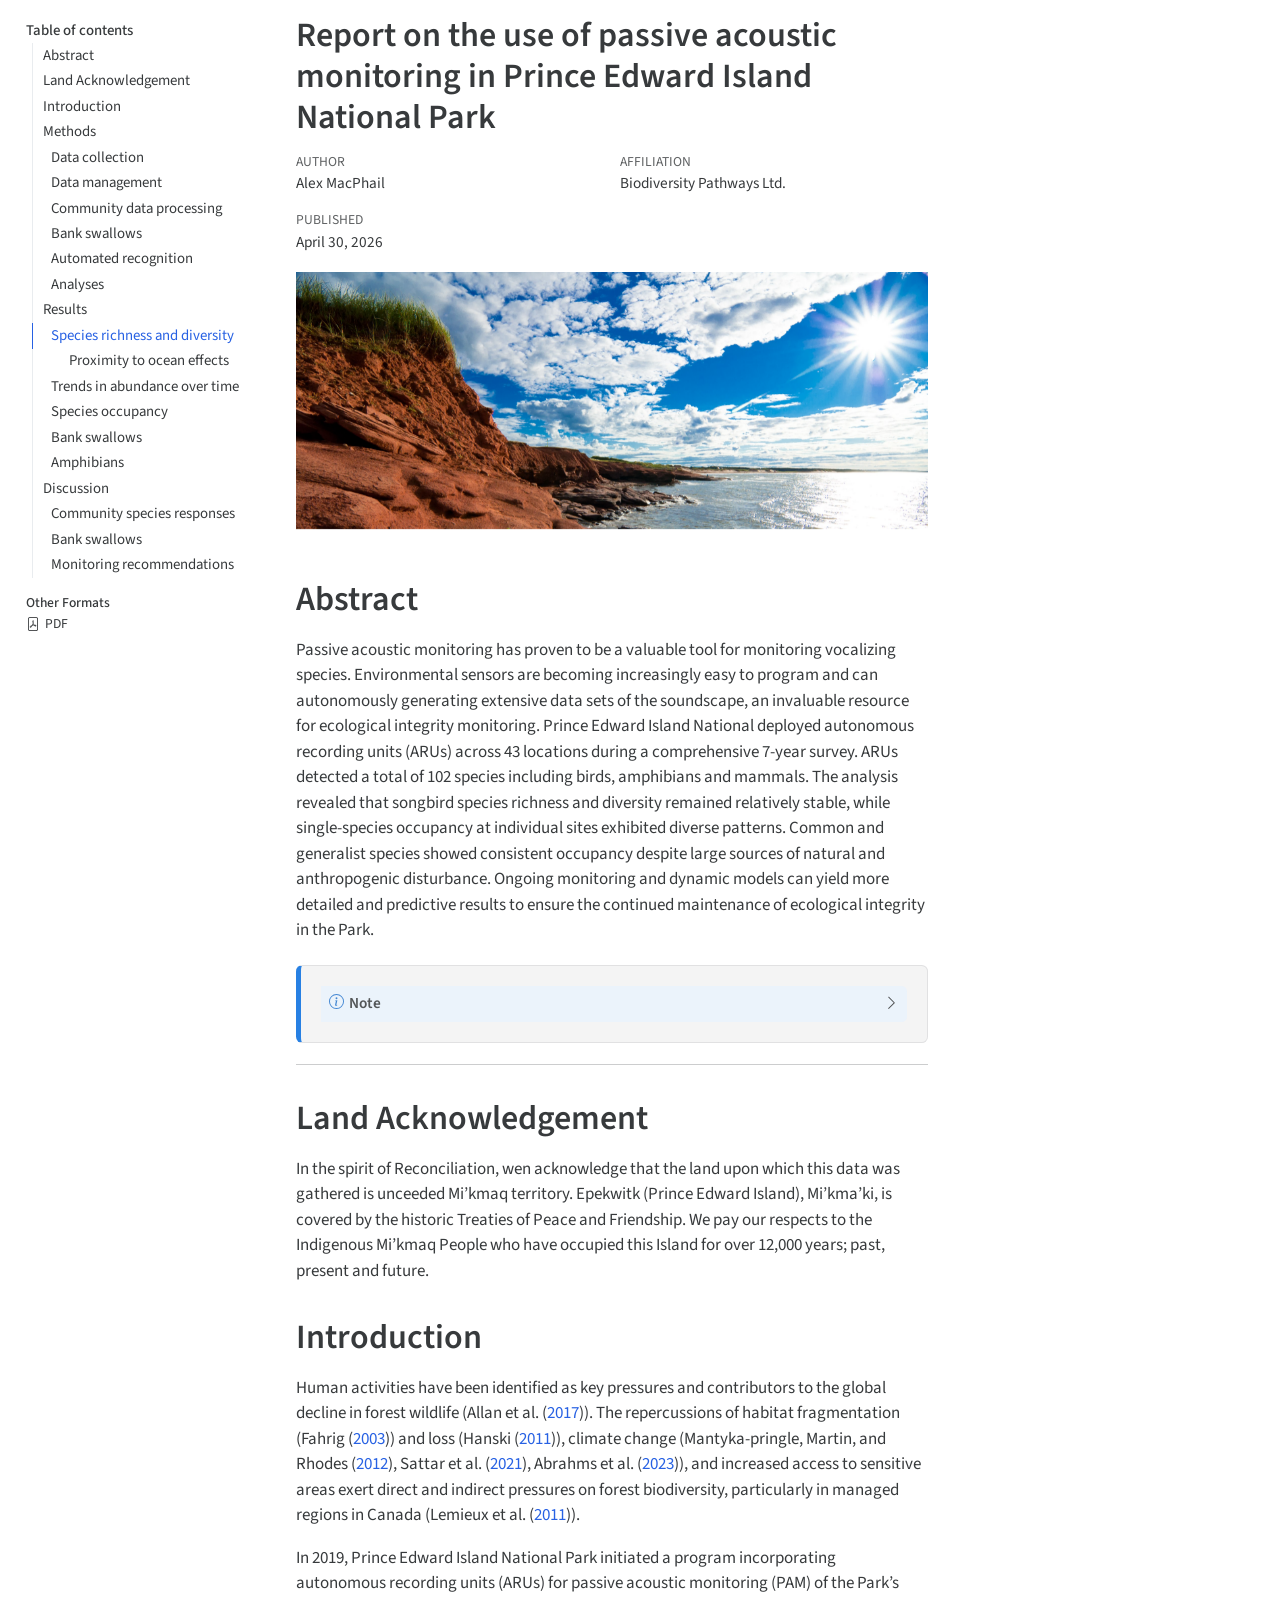
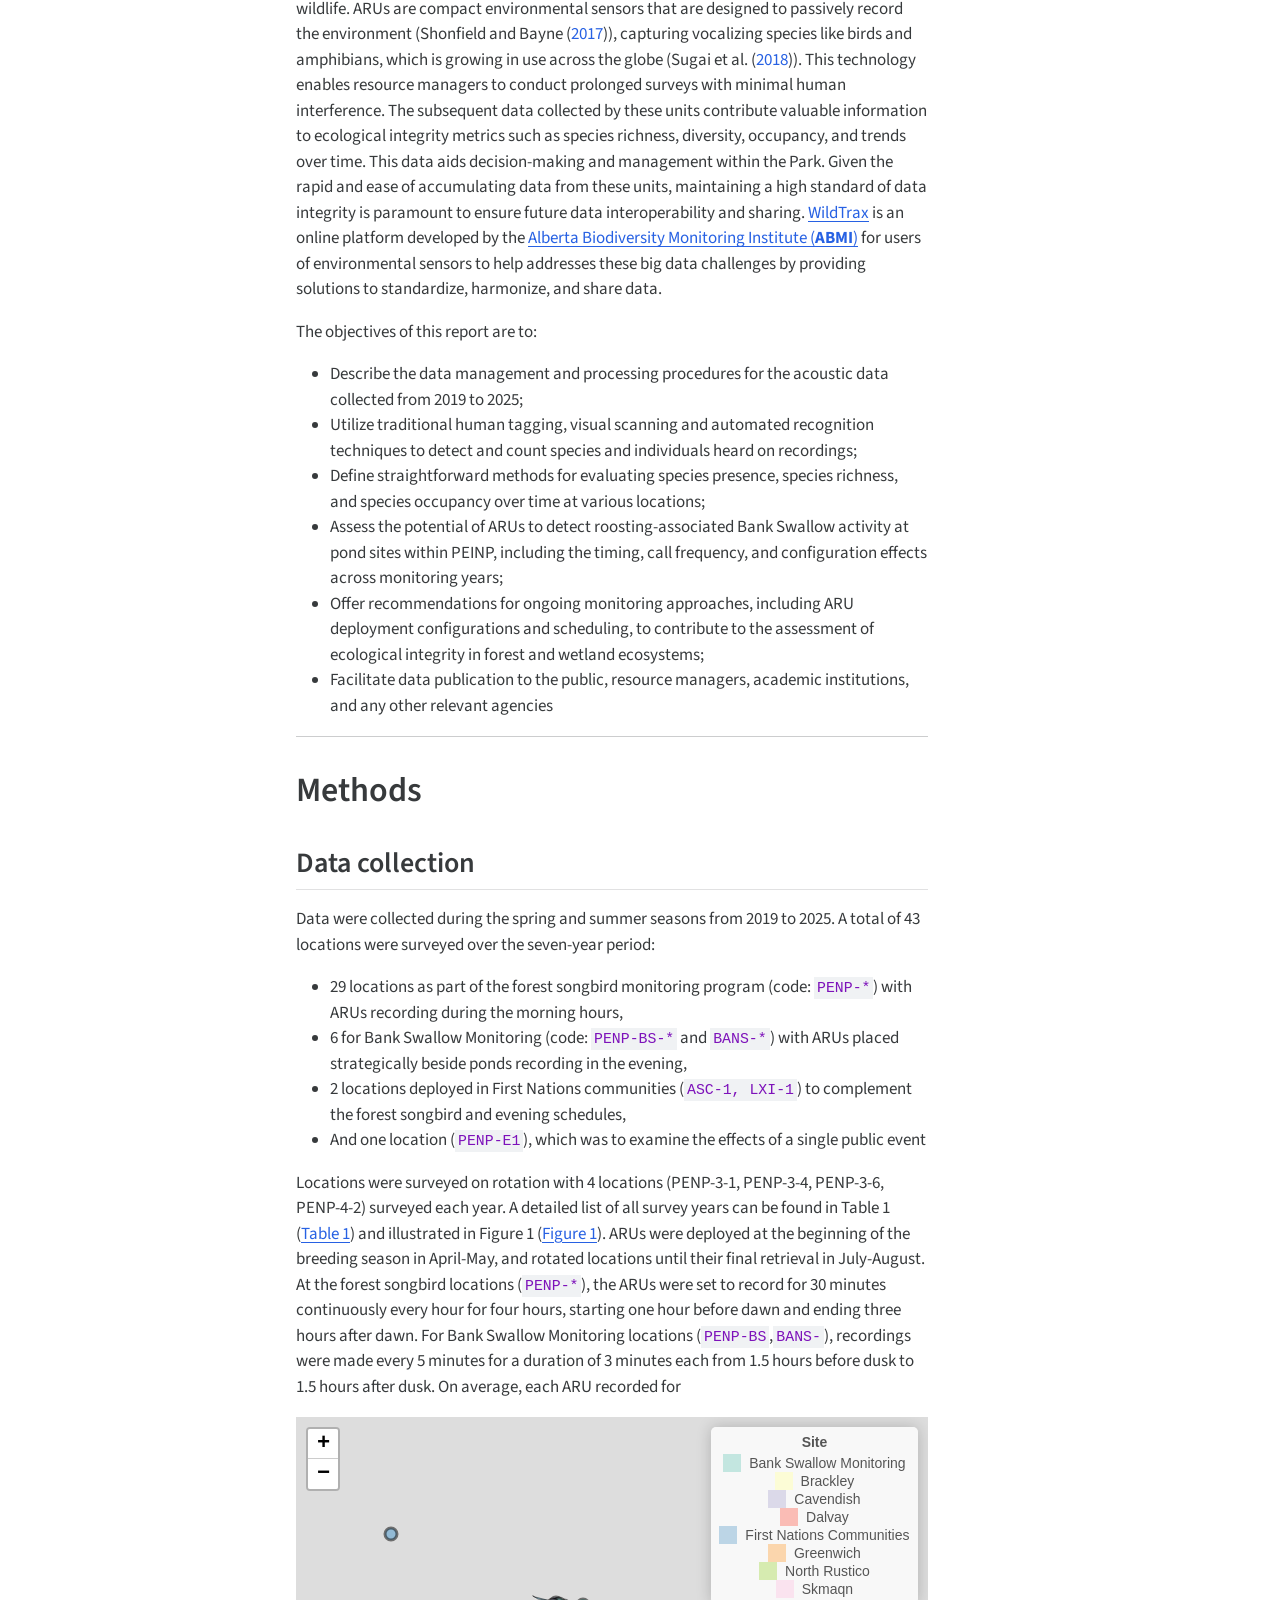
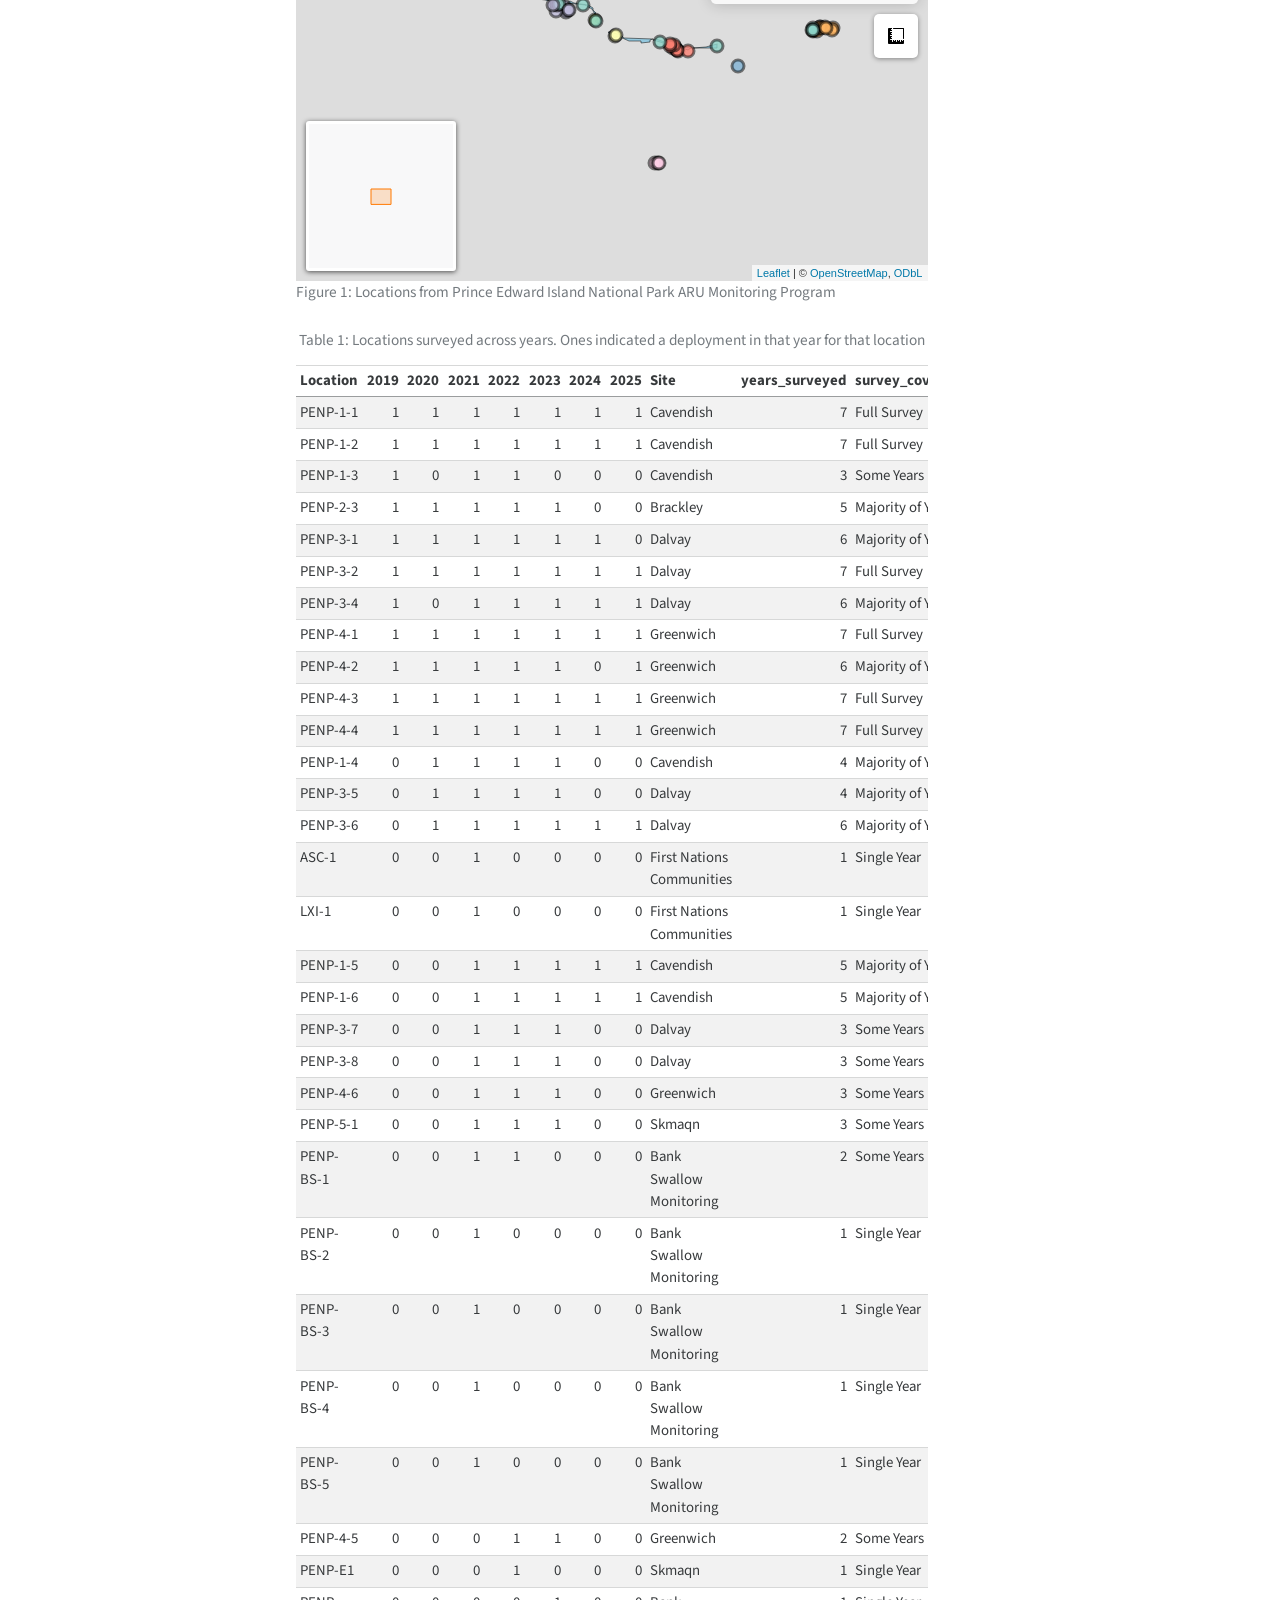
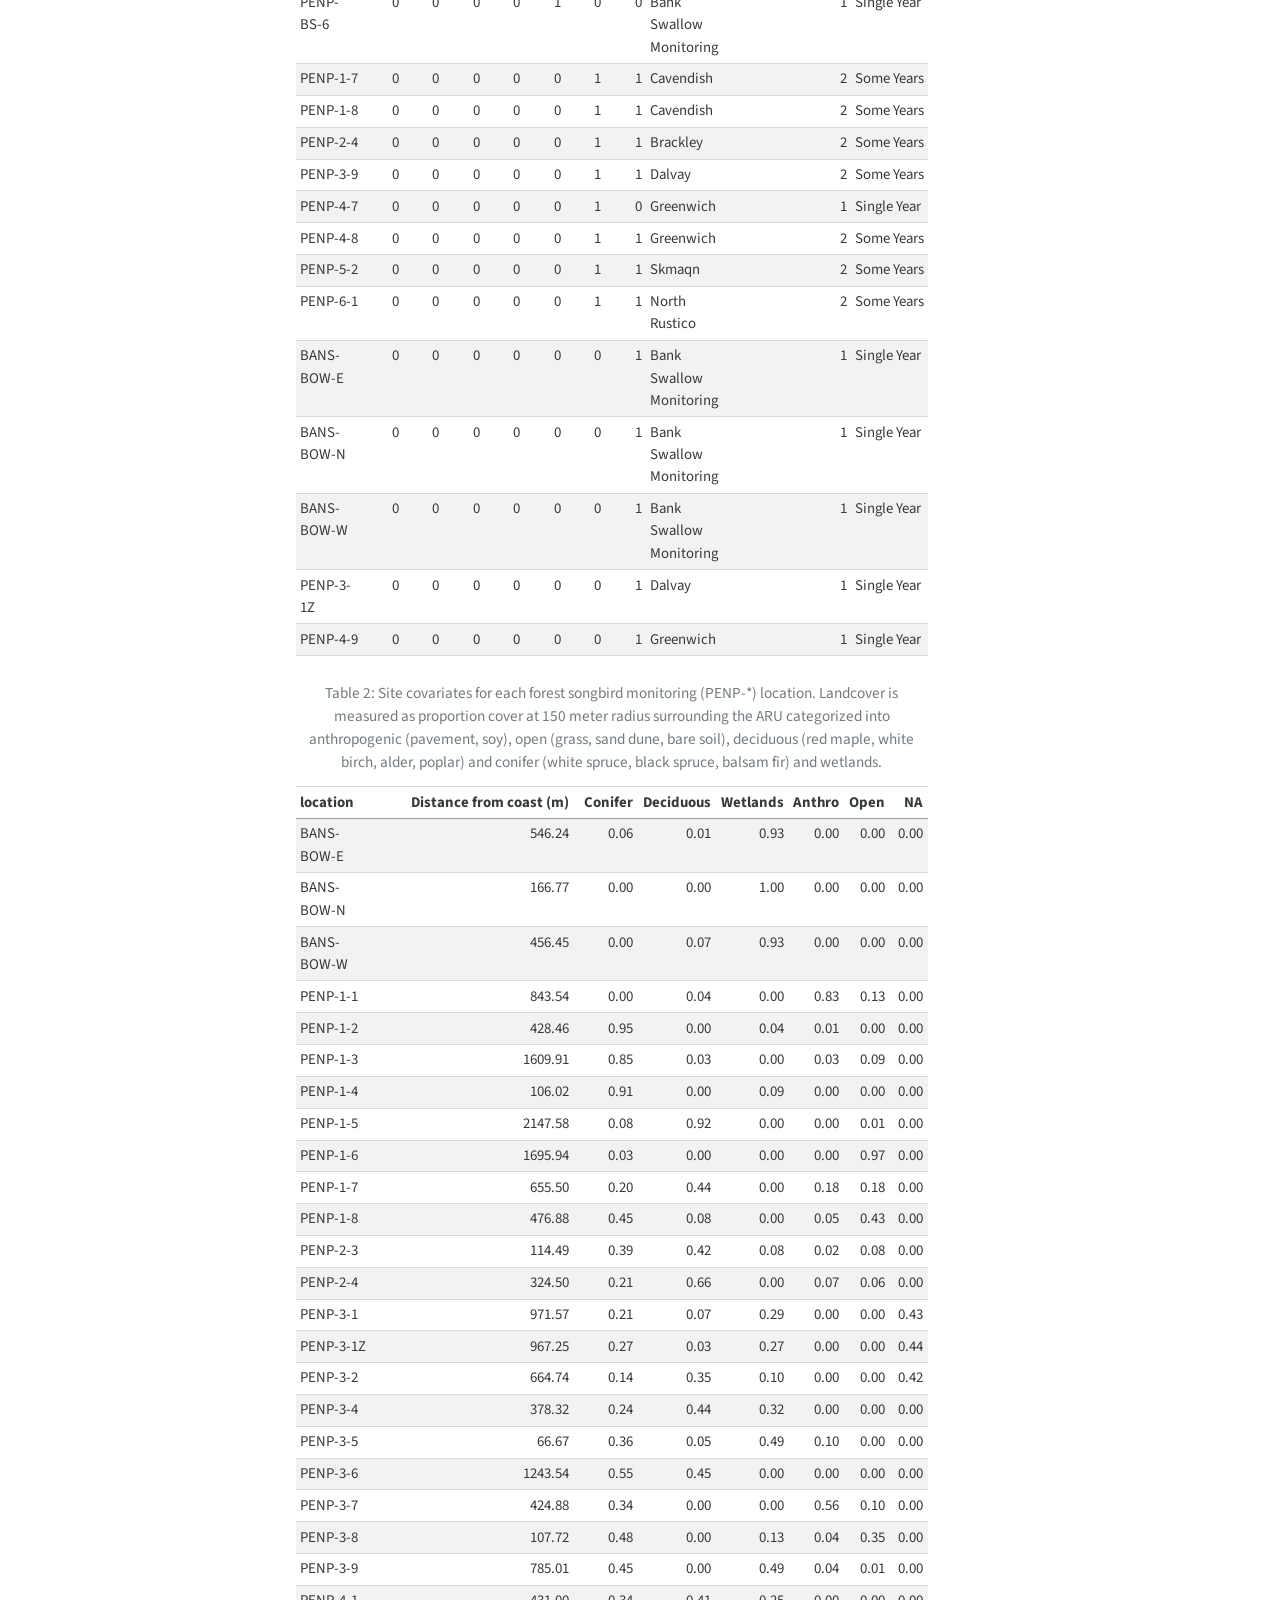
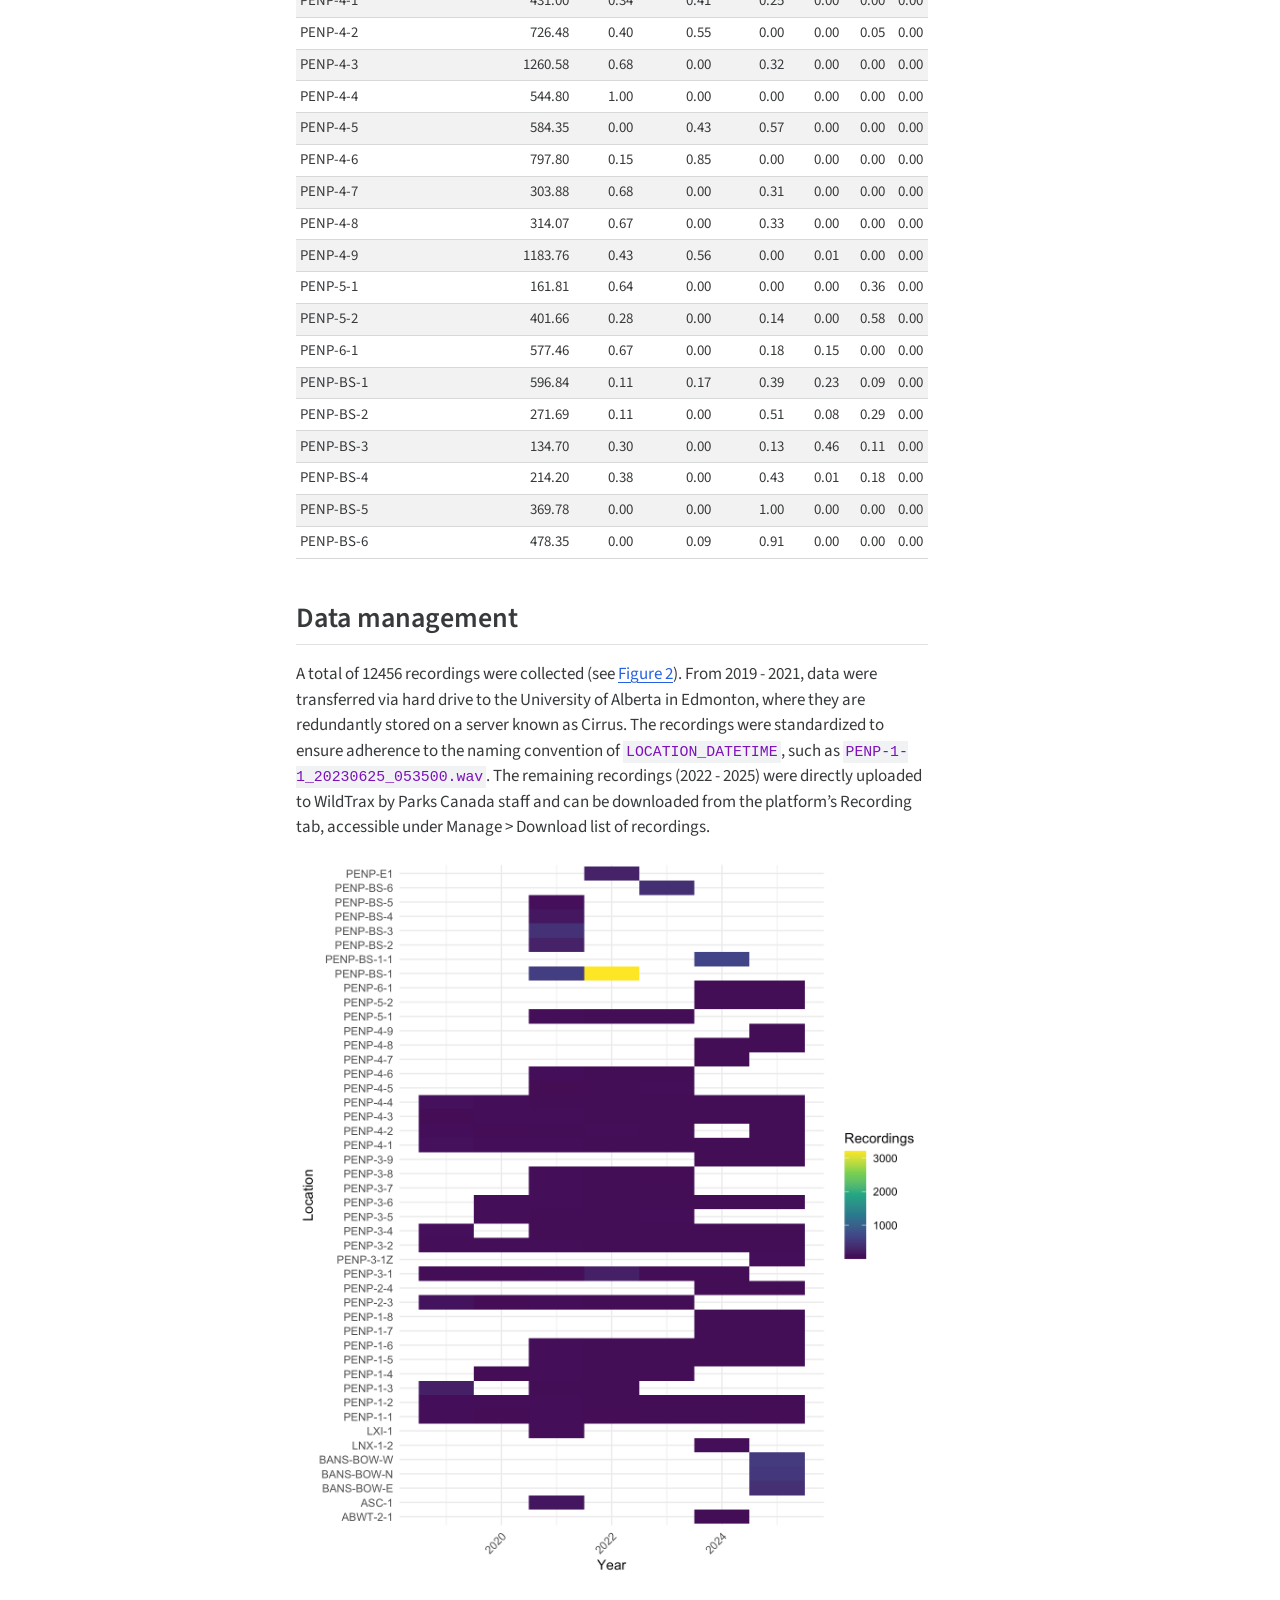
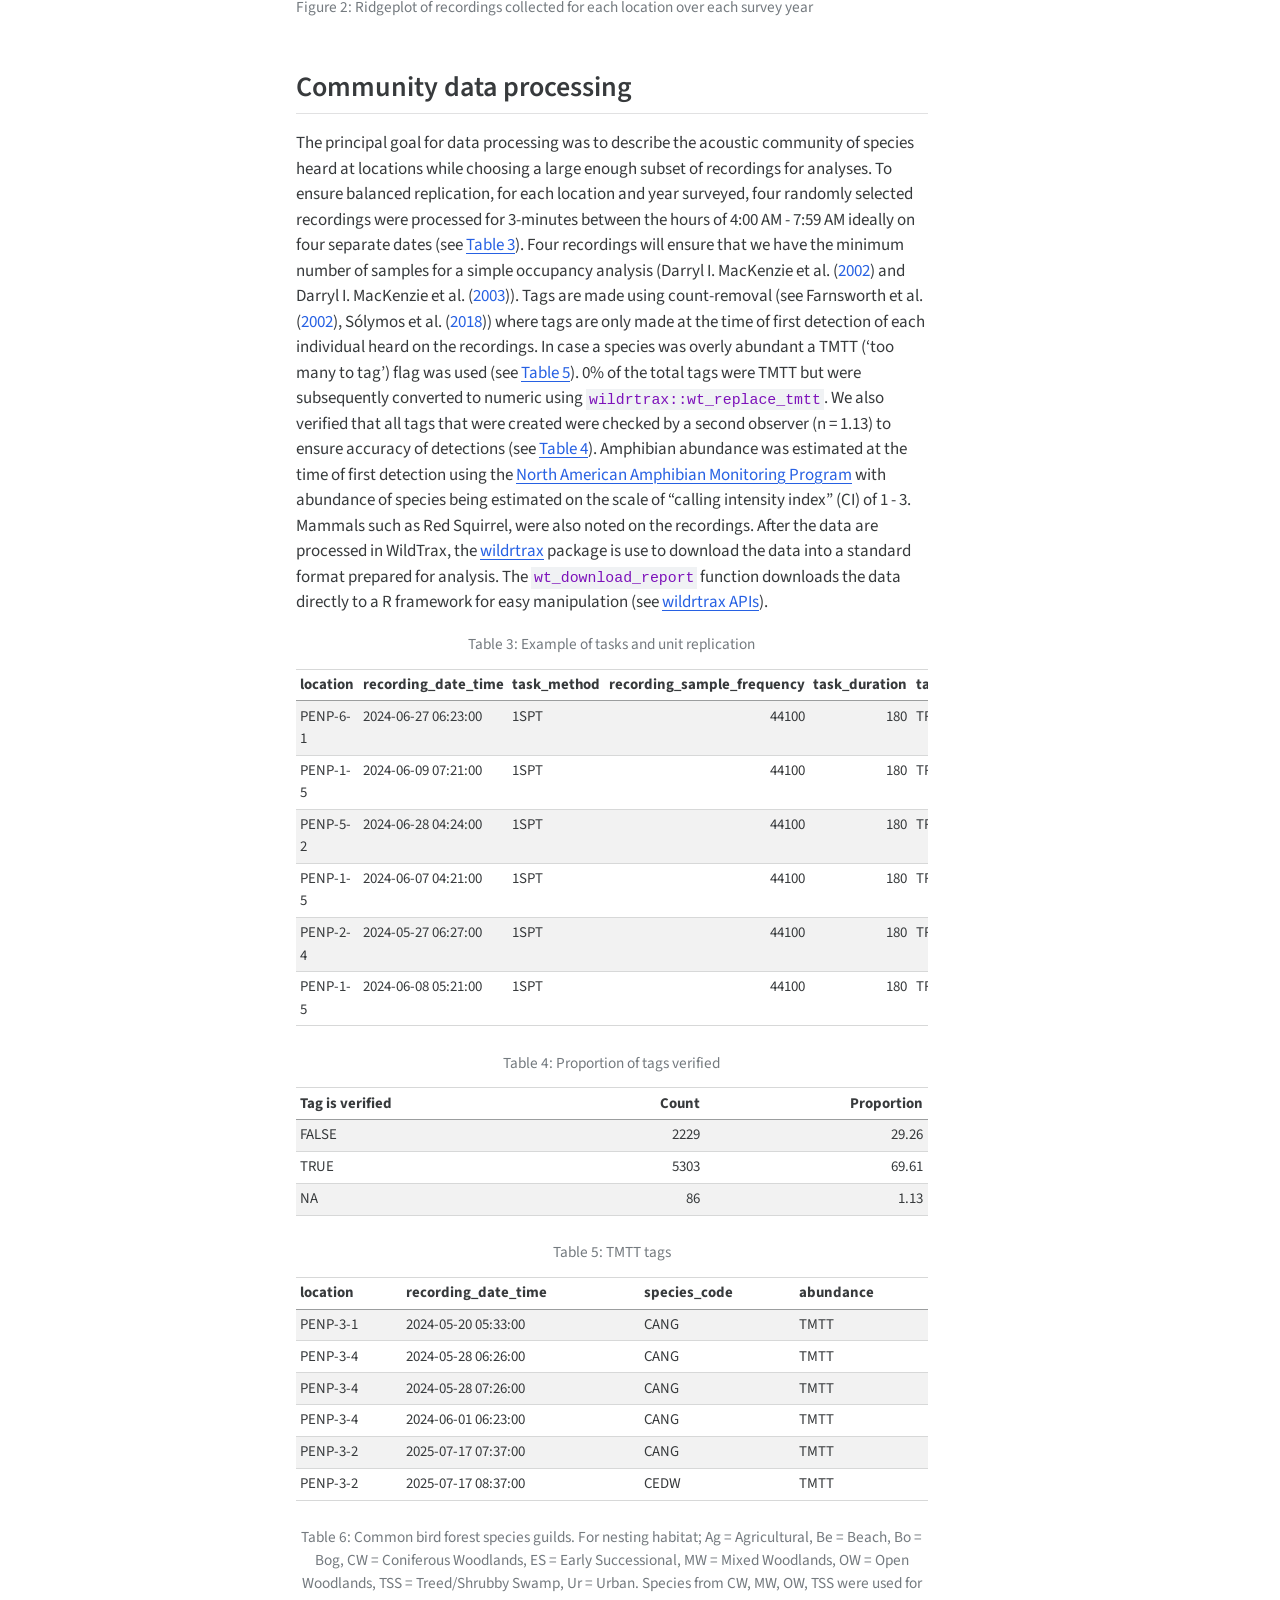
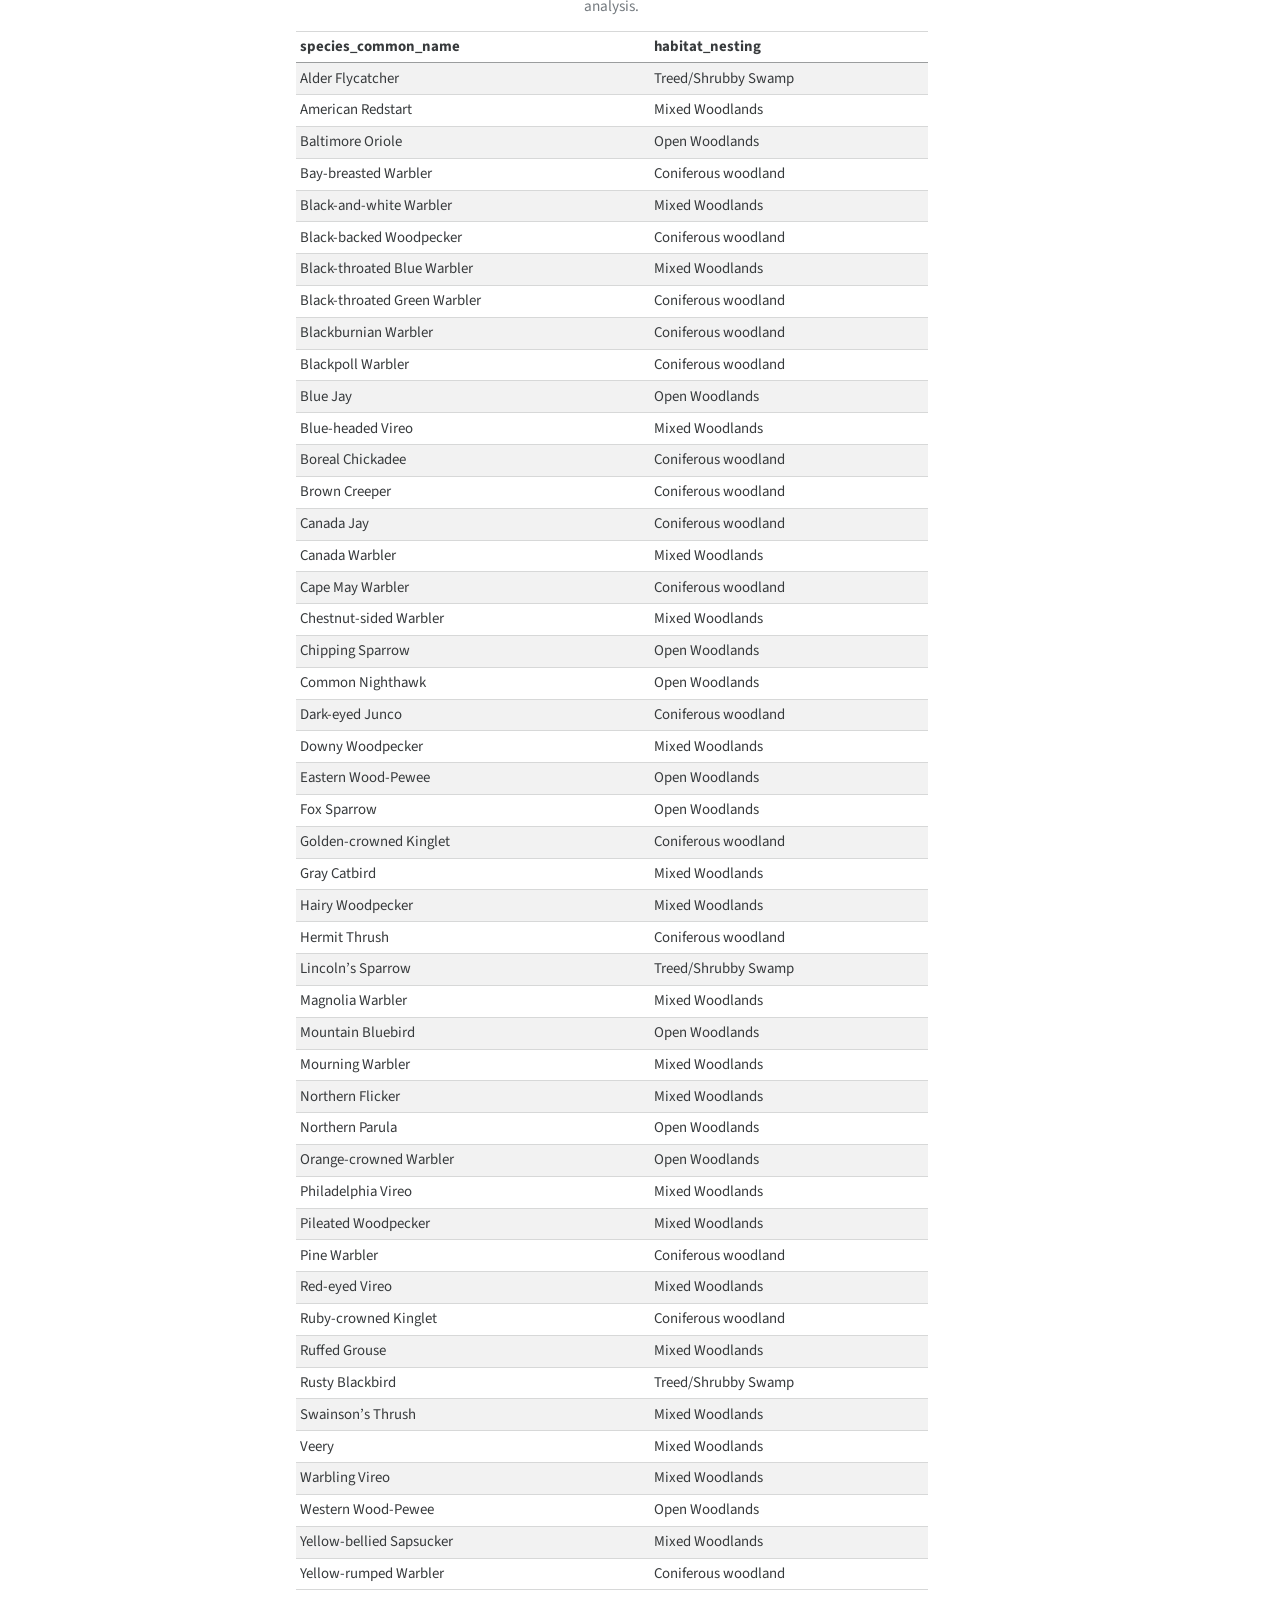
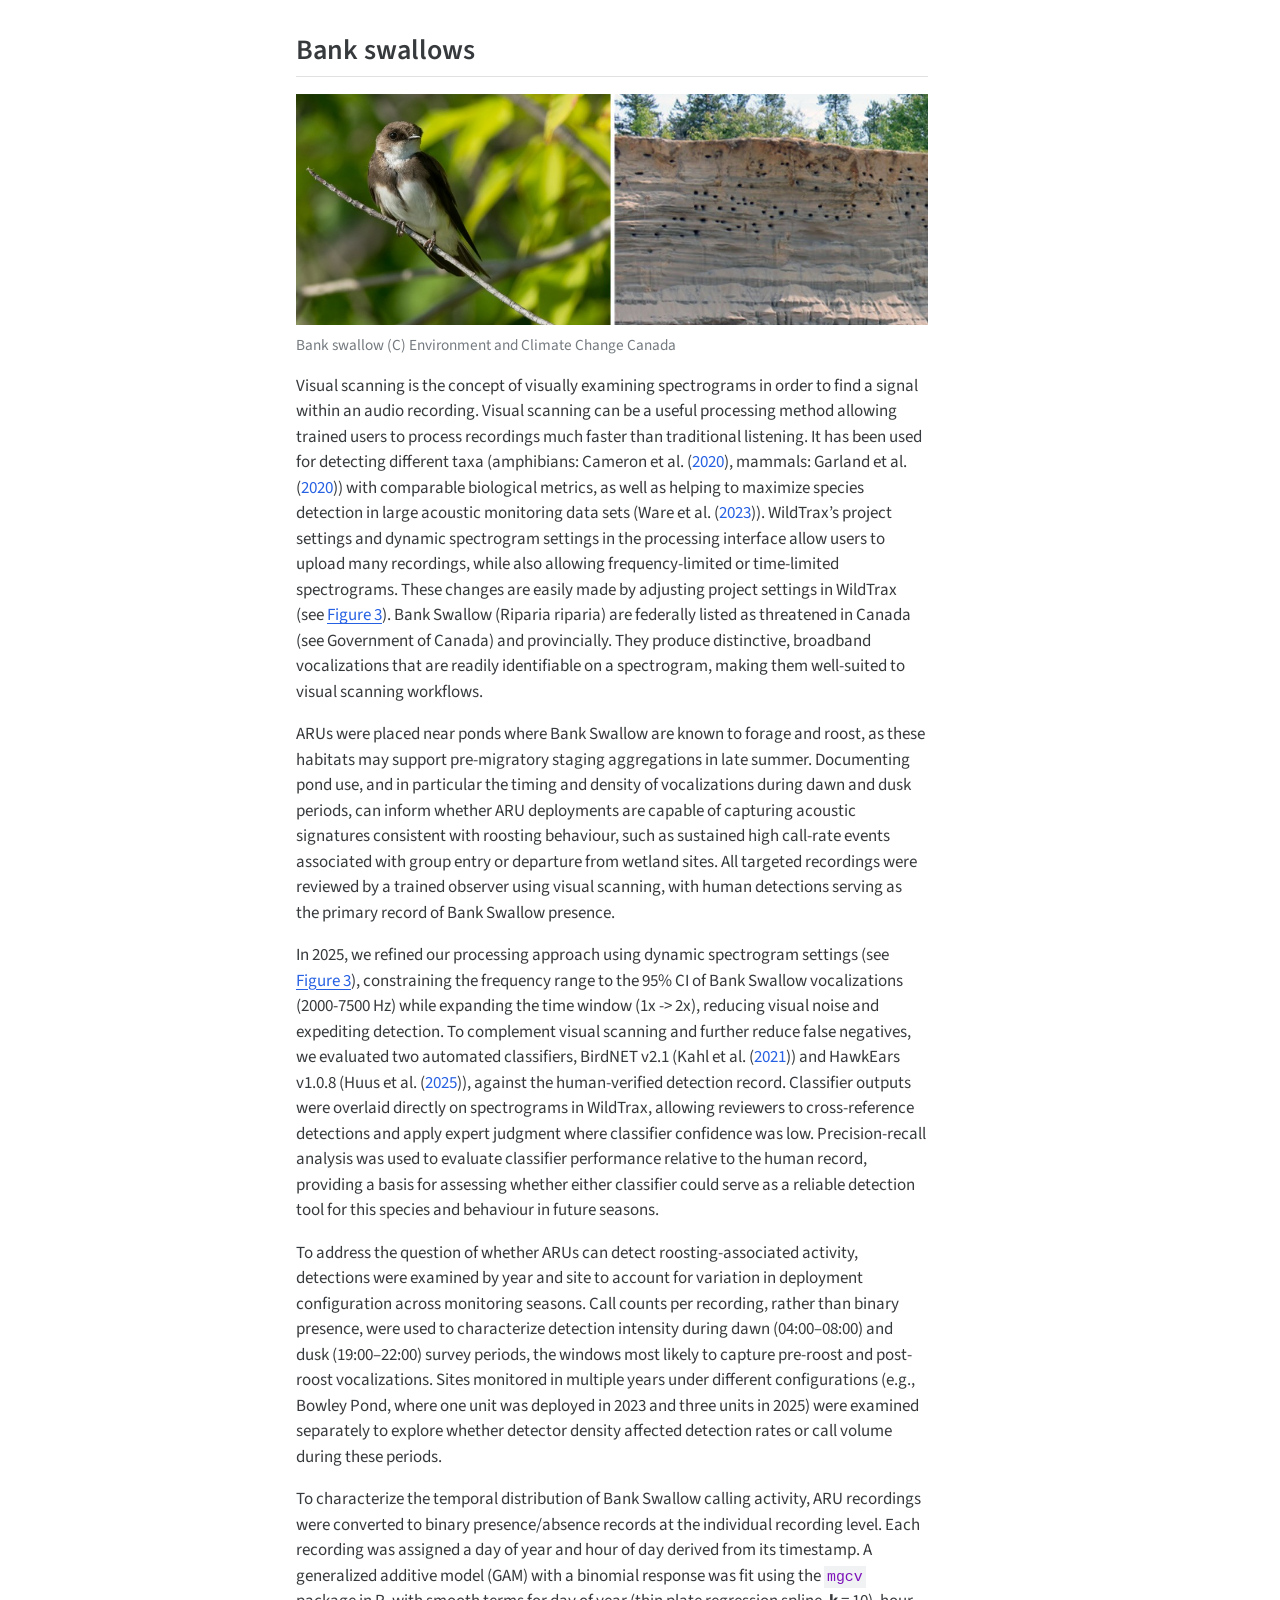
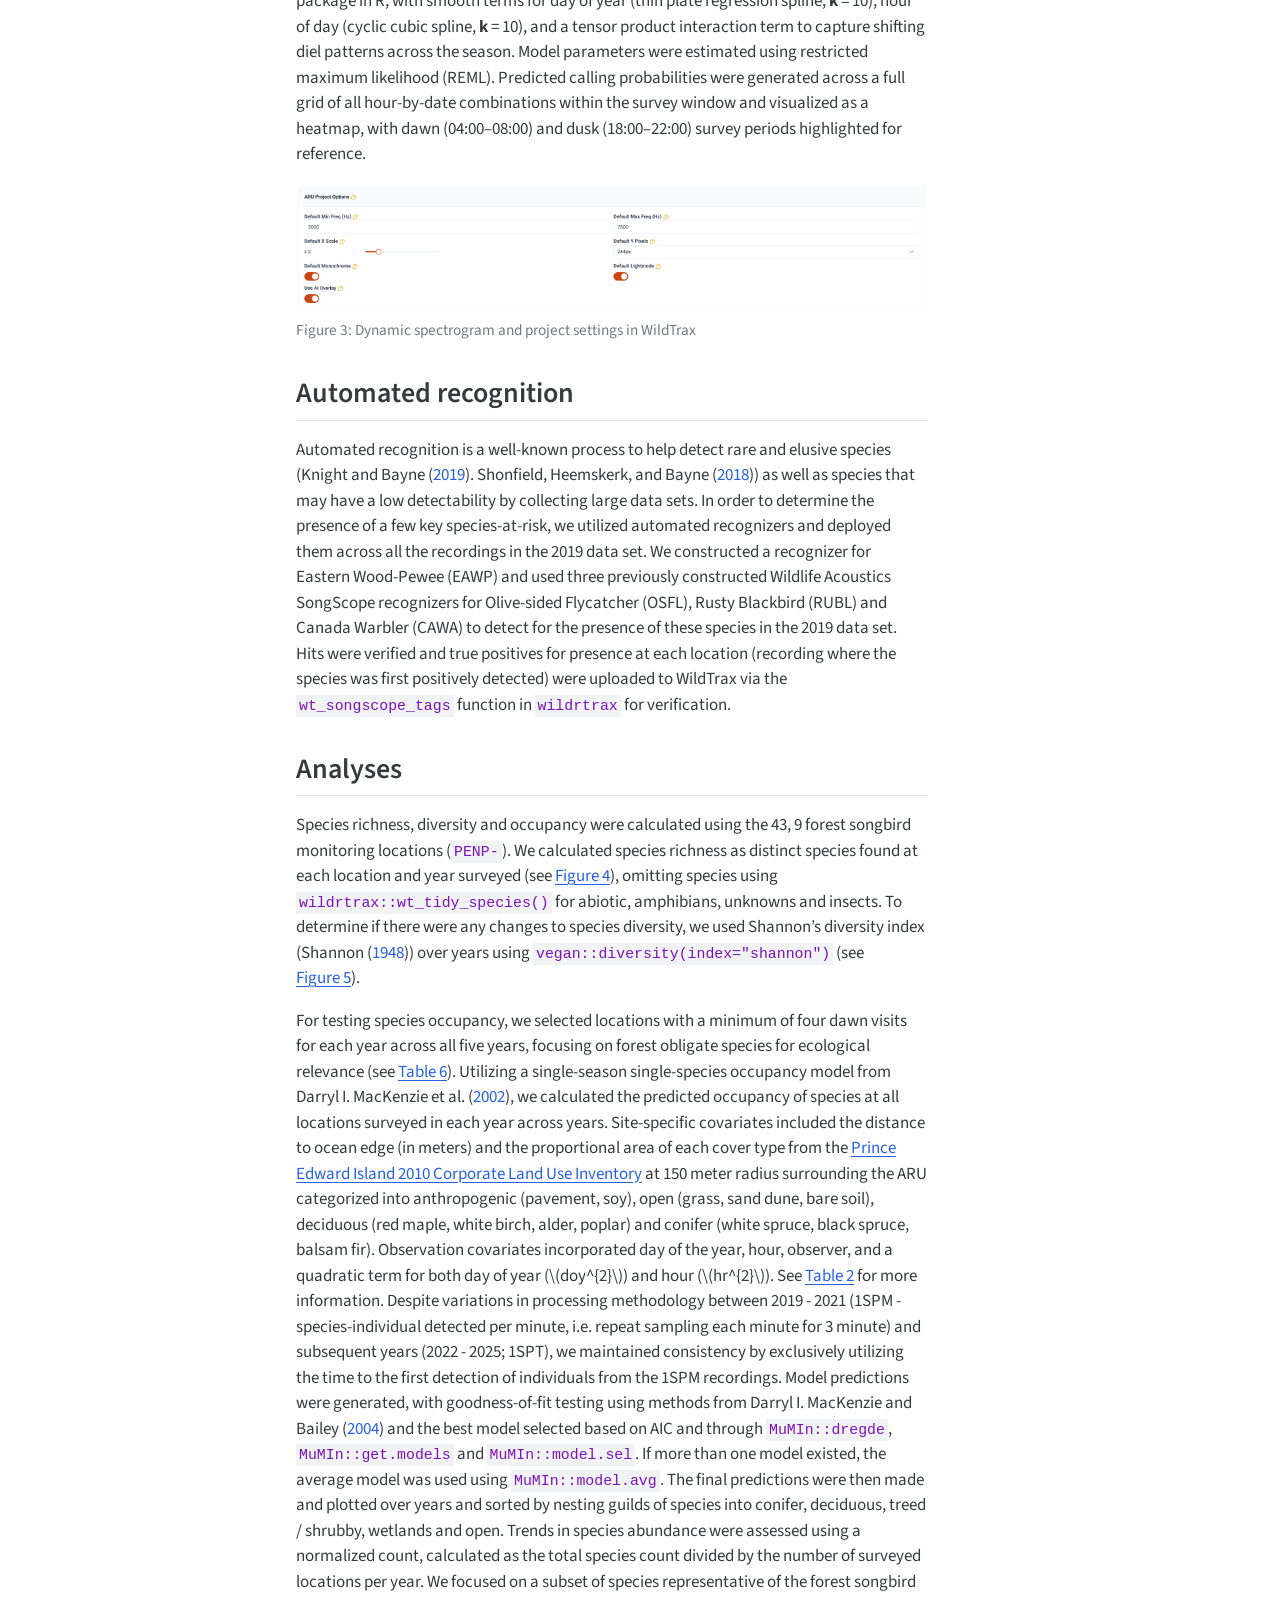
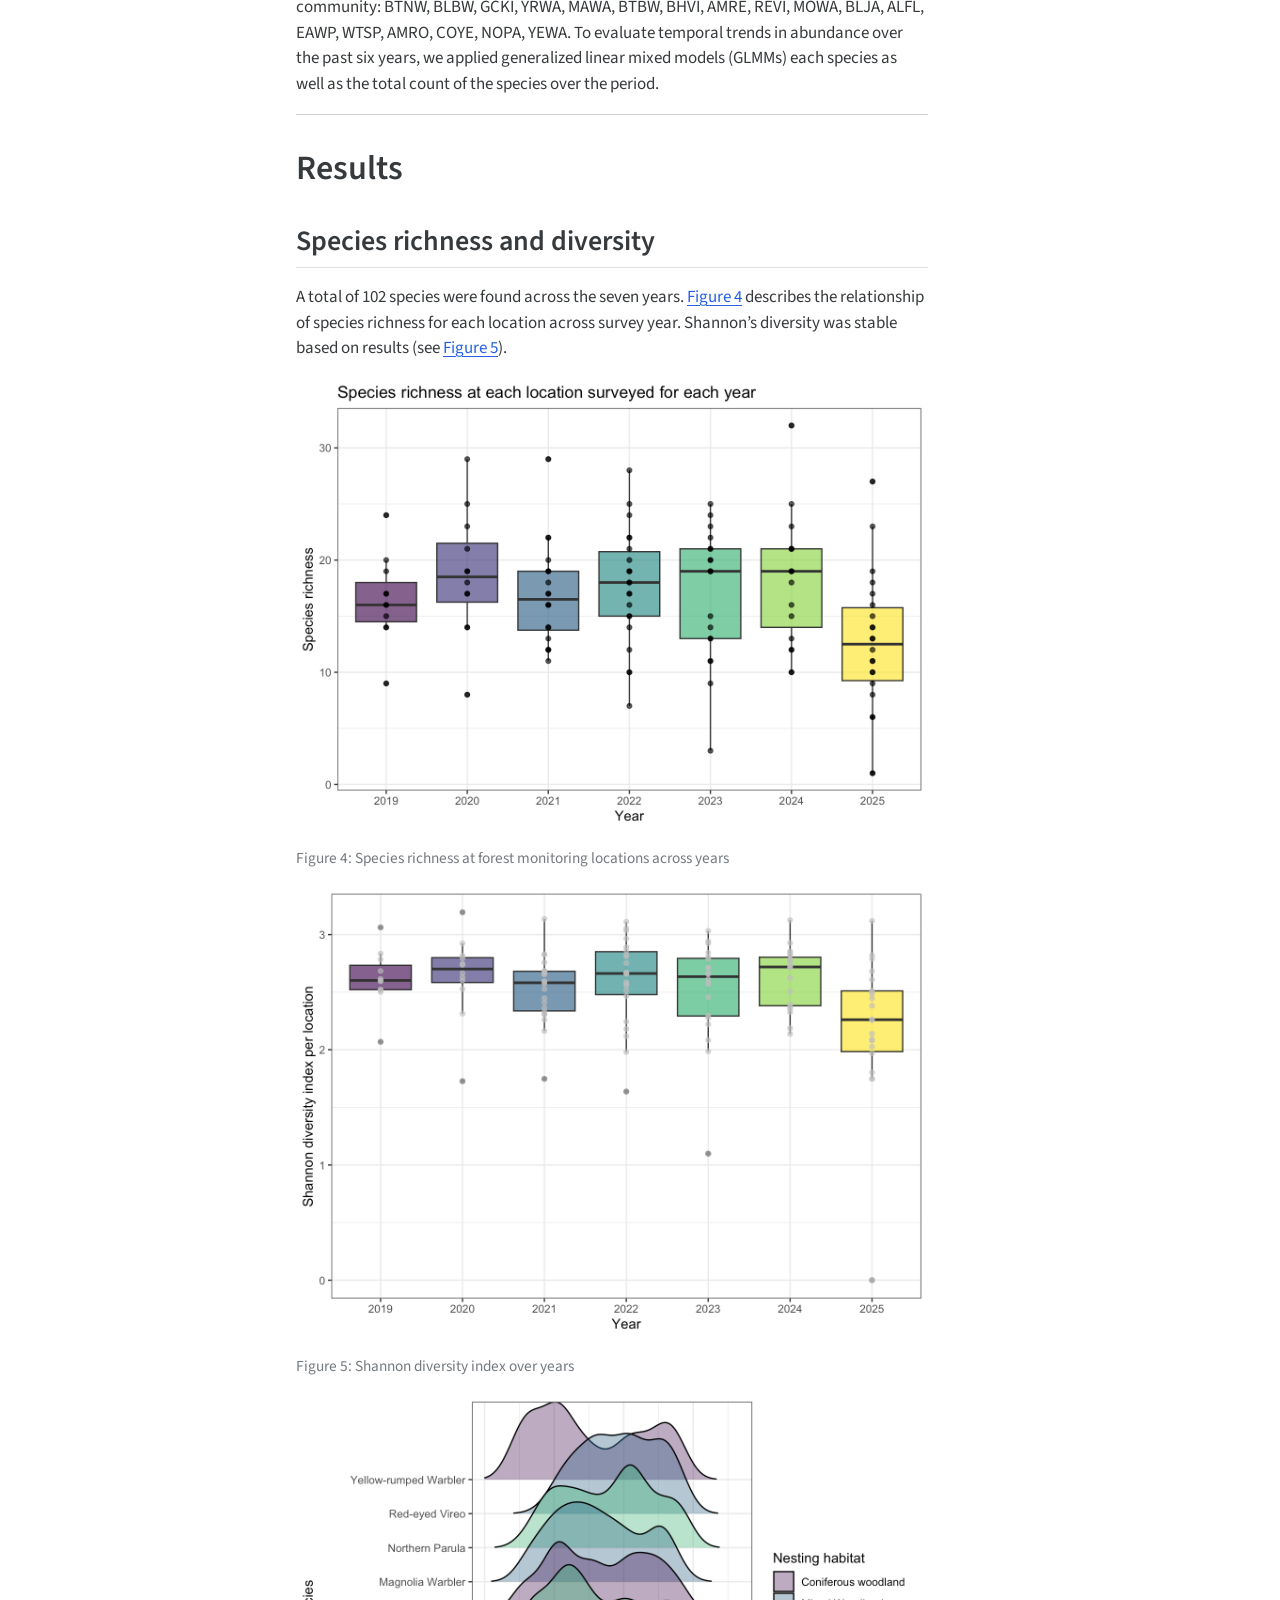
==== index.html @ 08a6928b "Built site for gh-pages" ====
<!DOCTYPE html>
<html xmlns="http://www.w3.org/1999/xhtml" lang="en" xml:lang="en"><head>

<meta charset="utf-8">
<meta name="generator" content="quarto-1.8.26">

<meta name="viewport" content="width=device-width, initial-scale=1.0, user-scalable=yes">

<meta name="author" content="Alex MacPhail">
<meta name="dcterms.date" content="2026-04-30">

<title>Report on the use of passive acoustic monitoring in Prince Edward Island National Park</title>
<style>
code{white-space: pre-wrap;}
span.smallcaps{font-variant: small-caps;}
div.columns{display: flex; gap: min(4vw, 1.5em);}
div.column{flex: auto; overflow-x: auto;}
div.hanging-indent{margin-left: 1.5em; text-indent: -1.5em;}
ul.task-list{list-style: none;}
ul.task-list li input[type="checkbox"] {
  width: 0.8em;
  margin: 0 0.8em 0.2em -1em; /* quarto-specific, see https://github.com/quarto-dev/quarto-cli/issues/4556 */ 
  vertical-align: middle;
}
/* CSS for syntax highlighting */
html { -webkit-text-size-adjust: 100%; }
pre > code.sourceCode { white-space: pre; position: relative; }
pre > code.sourceCode > span { display: inline-block; line-height: 1.25; }
pre > code.sourceCode > span:empty { height: 1.2em; }
.sourceCode { overflow: visible; }
code.sourceCode > span { color: inherit; text-decoration: inherit; }
div.sourceCode { margin: 1em 0; }
pre.sourceCode { margin: 0; }
@media screen {
div.sourceCode { overflow: auto; }
}
@media print {
pre > code.sourceCode { white-space: pre-wrap; }
pre > code.sourceCode > span { text-indent: -5em; padding-left: 5em; }
}
pre.numberSource code
  { counter-reset: source-line 0; }
pre.numberSource code > span
  { position: relative; left: -4em; counter-increment: source-line; }
pre.numberSource code > span > a:first-child::before
  { content: counter(source-line);
    position: relative; left: -1em; text-align: right; vertical-align: baseline;
    border: none; display: inline-block;
    -webkit-touch-callout: none; -webkit-user-select: none;
    -khtml-user-select: none; -moz-user-select: none;
    -ms-user-select: none; user-select: none;
    padding: 0 4px; width: 4em;
  }
pre.numberSource { margin-left: 3em;  padding-left: 4px; }
div.sourceCode
  {   }
@media screen {
pre > code.sourceCode > span > a:first-child::before { text-decoration: underline; }
}
/* CSS for citations */
div.csl-bib-body { }
div.csl-entry {
  clear: both;
  margin-bottom: 0em;
}
.hanging-indent div.csl-entry {
  margin-left:2em;
  text-indent:-2em;
}
div.csl-left-margin {
  min-width:2em;
  float:left;
}
div.csl-right-inline {
  margin-left:2em;
  padding-left:1em;
}
div.csl-indent {
  margin-left: 2em;
}</style>


<script src="peinp_files/libs/clipboard/clipboard.min.js"></script>
<script src="peinp_files/libs/quarto-html/quarto.js" type="module"></script>
<script src="peinp_files/libs/quarto-html/tabsets/tabsets.js" type="module"></script>
<script src="peinp_files/libs/quarto-html/axe/axe-check.js" type="module"></script>
<script src="peinp_files/libs/quarto-html/popper.min.js"></script>
<script src="peinp_files/libs/quarto-html/tippy.umd.min.js"></script>
<script src="peinp_files/libs/quarto-html/anchor.min.js"></script>
<link href="peinp_files/libs/quarto-html/tippy.css" rel="stylesheet">
<link href="peinp_files/libs/quarto-html/quarto-syntax-highlighting-587c61ba64f3a5504c4d52d930310e48.css" rel="stylesheet" id="quarto-text-highlighting-styles">
<script src="peinp_files/libs/bootstrap/bootstrap.min.js"></script>
<link href="peinp_files/libs/bootstrap/bootstrap-icons.css" rel="stylesheet">
<link href="peinp_files/libs/bootstrap/bootstrap-d9ee3e7c13397ee64e8144b167ea800e.min.css" rel="stylesheet" append-hash="true" id="quarto-bootstrap" data-mode="light">
<script src="peinp_files/libs/quarto-contrib/glightbox/glightbox.min.js"></script>
<link href="peinp_files/libs/quarto-contrib/glightbox/glightbox.min.css" rel="stylesheet">
<link href="peinp_files/libs/quarto-contrib/glightbox/lightbox.css" rel="stylesheet">
<link href="peinp_files/libs/htmltools-fill-0.5.9/fill.css" rel="stylesheet">
<script src="peinp_files/libs/htmlwidgets-1.6.4/htmlwidgets.js"></script>
<script src="peinp_files/libs/jquery-3.6.0/jquery-3.6.0.min.js"></script>
<link href="peinp_files/libs/leaflet-1.3.1/leaflet.css" rel="stylesheet">
<script src="peinp_files/libs/leaflet-1.3.1/leaflet.js"></script>
<link href="peinp_files/libs/leafletfix-1.0.0/leafletfix.css" rel="stylesheet">
<script src="peinp_files/libs/proj4-2.6.2/proj4.min.js"></script>
<script src="peinp_files/libs/Proj4Leaflet-1.0.1/proj4leaflet.js"></script>
<link href="peinp_files/libs/rstudio_leaflet-1.3.1/rstudio_leaflet.css" rel="stylesheet">
<script src="peinp_files/libs/leaflet-binding-2.2.2/leaflet.js"></script>
<link href="peinp_files/libs/leaflet-measure-2.1.7/leaflet-measure.css" rel="stylesheet">
<script src="peinp_files/libs/leaflet-measure-2.1.7/leaflet-measure.min.js"></script>
<link href="peinp_files/libs/leaflet-minimap-3.3.1/Control.MiniMap.min.css" rel="stylesheet">
<script src="peinp_files/libs/leaflet-minimap-3.3.1/Control.MiniMap.min.js"></script>
<script src="peinp_files/libs/leaflet-minimap-3.3.1/Minimap-binding.js"></script>

  <script src="https://cdnjs.cloudflare.com/polyfill/v3/polyfill.min.js?features=es6"></script>
  <script src="https://cdn.jsdelivr.net/npm/mathjax@3/es5/tex-chtml-full.js" type="text/javascript"></script>

<script type="text/javascript">
const typesetMath = (el) => {
  if (window.MathJax) {
    // MathJax Typeset
    window.MathJax.typeset([el]);
  } else if (window.katex) {
    // KaTeX Render
    var mathElements = el.getElementsByClassName("math");
    var macros = [];
    for (var i = 0; i < mathElements.length; i++) {
      var texText = mathElements[i].firstChild;
      if (mathElements[i].tagName == "SPAN" && texText && texText.data) {
        window.katex.render(texText.data, mathElements[i], {
          displayMode: mathElements[i].classList.contains('display'),
          throwOnError: false,
          macros: macros,
          fleqn: false
        });
      }
    }
  }
}
window.Quarto = {
  typesetMath
};
</script>

</head>

<body class="quarto-light">

<div id="quarto-content" class="page-columns page-rows-contents page-layout-article toc-left">
<div id="quarto-sidebar-toc-left" class="sidebar toc-left">
  <nav id="TOC" role="doc-toc" class="toc-active" data-toc-expanded="99">
    <h2 id="toc-title">Table of contents</h2>
   
  <ul>
  <li><a href="#abstract" id="toc-abstract" class="nav-link active" data-scroll-target="#abstract">Abstract</a></li>
  <li><a href="#land-acknowledgement" id="toc-land-acknowledgement" class="nav-link" data-scroll-target="#land-acknowledgement">Land Acknowledgement</a></li>
  <li><a href="#introduction" id="toc-introduction" class="nav-link" data-scroll-target="#introduction">Introduction</a></li>
  <li><a href="#methods" id="toc-methods" class="nav-link" data-scroll-target="#methods">Methods</a>
  <ul class="collapse">
  <li><a href="#data-collection" id="toc-data-collection" class="nav-link" data-scroll-target="#data-collection">Data collection</a></li>
  <li><a href="#data-management" id="toc-data-management" class="nav-link" data-scroll-target="#data-management">Data management</a></li>
  <li><a href="#community-data-processing" id="toc-community-data-processing" class="nav-link" data-scroll-target="#community-data-processing">Community data processing</a></li>
  <li><a href="#bank-swallows" id="toc-bank-swallows" class="nav-link" data-scroll-target="#bank-swallows">Bank swallows</a></li>
  <li><a href="#automated-recognition" id="toc-automated-recognition" class="nav-link" data-scroll-target="#automated-recognition">Automated recognition</a></li>
  <li><a href="#analyses" id="toc-analyses" class="nav-link" data-scroll-target="#analyses">Analyses</a></li>
  </ul></li>
  <li><a href="#results" id="toc-results" class="nav-link" data-scroll-target="#results">Results</a>
  <ul class="collapse">
  <li><a href="#species-richness-and-diversity" id="toc-species-richness-and-diversity" class="nav-link" data-scroll-target="#species-richness-and-diversity">Species richness and diversity</a>
  <ul class="collapse">
  <li><a href="#proximity-to-ocean-effects" id="toc-proximity-to-ocean-effects" class="nav-link" data-scroll-target="#proximity-to-ocean-effects">Proximity to ocean effects</a></li>
  </ul></li>
  <li><a href="#trends-in-abundance-over-time" id="toc-trends-in-abundance-over-time" class="nav-link" data-scroll-target="#trends-in-abundance-over-time">Trends in abundance over time</a></li>
  <li><a href="#species-occupancy" id="toc-species-occupancy" class="nav-link" data-scroll-target="#species-occupancy">Species occupancy</a></li>
  <li><a href="#bank-swallows-1" id="toc-bank-swallows-1" class="nav-link" data-scroll-target="#bank-swallows-1">Bank swallows</a></li>
  <li><a href="#amphibians" id="toc-amphibians" class="nav-link" data-scroll-target="#amphibians">Amphibians</a></li>
  </ul></li>
  <li><a href="#discussion" id="toc-discussion" class="nav-link" data-scroll-target="#discussion">Discussion</a>
  <ul class="collapse">
  <li><a href="#community-species-responses" id="toc-community-species-responses" class="nav-link" data-scroll-target="#community-species-responses">Community species responses</a></li>
  <li><a href="#bank-swallows-2" id="toc-bank-swallows-2" class="nav-link" data-scroll-target="#bank-swallows-2">Bank swallows</a></li>
  <li><a href="#monitoring-recommendations" id="toc-monitoring-recommendations" class="nav-link" data-scroll-target="#monitoring-recommendations">Monitoring recommendations</a></li>
  </ul></li>
  </ul>
<div class="quarto-alternate-formats"><h2>Other Formats</h2><ul><li><a href="peinp.pdf"><i class="bi bi-file-pdf"></i>PDF</a></li></ul></div></nav>
</div>
<div id="quarto-margin-sidebar" class="sidebar margin-sidebar zindex-bottom">
</div>
<main class="content" id="quarto-document-content">

<header id="title-block-header" class="quarto-title-block default">
<div class="quarto-title">
<h1 class="title">Report on the use of passive acoustic monitoring in Prince Edward Island National Park</h1>
</div>


<div class="quarto-title-meta-author">
  <div class="quarto-title-meta-heading">Author</div>
  <div class="quarto-title-meta-heading">Affiliation</div>
  
    <div class="quarto-title-meta-contents">
    <p class="author">Alex MacPhail </p>
  </div>
  <div class="quarto-title-meta-contents">
        <p class="affiliation">
            Biodiversity Pathways Ltd.
          </p>
      </div>
  </div>

<div class="quarto-title-meta">

      
    <div>
    <div class="quarto-title-meta-heading">Published</div>
    <div class="quarto-title-meta-contents">
      <p class="date">April 30, 2026</p>
    </div>
  </div>
  
    
  </div>
  


</header>


<div class="quarto-figure quarto-figure-center">
<figure class="figure">
<p><a href="assets/peinpheader.png" class="lightbox" data-gallery="quarto-lightbox-gallery-1"><img src="assets/peinpheader.png" class="img-fluid quarto-figure quarto-figure-center figure-img" style="float:left`;" alt="Photo of the ocean"></a></p>
</figure>
</div>
<section id="abstract" class="level1">
<h1>Abstract</h1>
<p>Passive acoustic monitoring has proven to be a valuable tool for monitoring vocalizing species. Environmental sensors are becoming increasingly easy to program and can autonomously generating extensive data sets of the soundscape, an invaluable resource for ecological integrity monitoring. Prince Edward Island National deployed autonomous recording units (ARUs) across 43 locations during a comprehensive 7-year survey. ARUs detected a total of 102 species including birds, amphibians and mammals. The analysis revealed that songbird species richness and diversity remained relatively stable, while single-species occupancy at individual sites exhibited diverse patterns. Common and generalist species showed consistent occupancy despite large sources of natural and anthropogenic disturbance. Ongoing monitoring and dynamic models can yield more detailed and predictive results to ensure the continued maintenance of ecological integrity in the Park.</p>
<div class="callout callout-style-default callout-note callout-titled" style="background-color: #f4f4f4; padding: 20px;">
<div class="callout-header d-flex align-content-center collapsed" data-bs-toggle="collapse" data-bs-target=".callout-1-contents" aria-controls="callout-1" aria-expanded="false" aria-label="Toggle callout">
<div class="callout-icon-container">
<i class="callout-icon"></i>
</div>
<div class="callout-title-container flex-fill">
Note
</div>
<div class="callout-btn-toggle d-inline-block border-0 py-1 ps-1 pe-0 float-end"><i class="callout-toggle"></i></div>
</div>
<div id="callout-1" class="callout-1-contents callout-collapse collapse">
<div class="callout-body-container callout-body">
<p>This report is dynamically generated, meaning its results may evolve with the addition of new data or further analyses. For the most recent updates, refer to the publication date and feel free to reach out to the authors.</p>
</div>
</div>
</div>
<hr>
</section>
<section id="land-acknowledgement" class="level1">
<h1>Land Acknowledgement</h1>
<p>In the spirit of Reconciliation, wen acknowledge that the land upon which this data was gathered is unceeded Mi’kmaq territory. Epekwitk (Prince Edward Island), Mi’kma’ki, is covered by the historic Treaties of Peace and Friendship. We pay our respects to the Indigenous Mi’kmaq People who have occupied this Island for over 12,000 years; past, present and future.</p>
</section>
<section id="introduction" class="level1">
<h1>Introduction</h1>
<p>Human activities have been identified as key pressures and contributors to the global decline in forest wildlife (<span class="citation" data-cites="allan2017recent">Allan et al. (<a href="#ref-allan2017recent" role="doc-biblioref">2017</a>)</span>). The repercussions of habitat fragmentation (<span class="citation" data-cites="fahrig2003effects">Fahrig (<a href="#ref-fahrig2003effects" role="doc-biblioref">2003</a>)</span>) and loss (<span class="citation" data-cites="hanski2011habitat">Hanski (<a href="#ref-hanski2011habitat" role="doc-biblioref">2011</a>)</span>), climate change (<span class="citation" data-cites="mantyka2012interactions">Mantyka-pringle, Martin, and Rhodes (<a href="#ref-mantyka2012interactions" role="doc-biblioref">2012</a>)</span>, <span class="citation" data-cites="sattar2021review">Sattar et al. (<a href="#ref-sattar2021review" role="doc-biblioref">2021</a>)</span>, <span class="citation" data-cites="abrahms2023climate">Abrahms et al. (<a href="#ref-abrahms2023climate" role="doc-biblioref">2023</a>)</span>), and increased access to sensitive areas exert direct and indirect pressures on forest biodiversity, particularly in managed regions in Canada (<span class="citation" data-cites="lemieux2011state">Lemieux et al. (<a href="#ref-lemieux2011state" role="doc-biblioref">2011</a>)</span>).</p>
<p>In 2019, Prince Edward Island National Park initiated a program incorporating autonomous recording units (ARUs) for passive acoustic monitoring (PAM) of the Park’s wildlife. ARUs are compact environmental sensors that are designed to passively record the environment (<span class="citation" data-cites="aru-overview">Shonfield and Bayne (<a href="#ref-aru-overview" role="doc-biblioref">2017</a>)</span>), capturing vocalizing species like birds and amphibians, which is growing in use across the globe (<span class="citation" data-cites="lots-of-pam">Sugai et al. (<a href="#ref-lots-of-pam" role="doc-biblioref">2018</a>)</span>). This technology enables resource managers to conduct prolonged surveys with minimal human interference. The subsequent data collected by these units contribute valuable information to ecological integrity metrics such as species richness, diversity, occupancy, and trends over time. This data aids decision-making and management within the Park. Given the rapid and ease of accumulating data from these units, maintaining a high standard of data integrity is paramount to ensure future data interoperability and sharing. <a href="https://www.wildtrax.ca">WildTrax</a> is an online platform developed by the <a href="https://abmi.ca">Alberta Biodiversity Monitoring Institute (<strong>ABMI</strong>)</a> for users of environmental sensors to help addresses these big data challenges by providing solutions to standardize, harmonize, and share data.</p>
<p>The objectives of this report are to:</p>
<ul>
<li>Describe the data management and processing procedures for the acoustic data collected from 2019 to 2025;</li>
<li>Utilize traditional human tagging, visual scanning and automated recognition techniques to detect and count species and individuals heard on recordings;</li>
<li>Define straightforward methods for evaluating species presence, species richness, and species occupancy over time at various locations;</li>
<li>Assess the potential of ARUs to detect roosting-associated Bank Swallow activity at pond sites within PEINP, including the timing, call frequency, and configuration effects across monitoring years;</li>
<li>Offer recommendations for ongoing monitoring approaches, including ARU deployment configurations and scheduling, to contribute to the assessment of ecological integrity in forest and wetland ecosystems;</li>
<li>Facilitate data publication to the public, resource managers, academic institutions, and any other relevant agencies</li>
</ul>
<hr>
</section>
<section id="methods" class="level1">
<h1>Methods</h1>
<section id="data-collection" class="level2">
<h2 class="anchored" data-anchor-id="data-collection">Data collection</h2>
<p>Data were collected during the spring and summer seasons from 2019 to 2025. A total of 43 locations were surveyed over the seven-year period:</p>
<ul>
<li>29 locations as part of the forest songbird monitoring program (code: <code>PENP-*</code>) with ARUs recording during the morning hours,</li>
<li>6 for Bank Swallow Monitoring (code: <code>PENP-BS-*</code> and <code>BANS-*</code>) with ARUs placed strategically beside ponds recording in the evening,</li>
<li>2 locations deployed in First Nations communities (<code>ASC-1, LXI-1</code>) to complement the forest songbird and evening schedules,</li>
<li>And one location (<code>PENP-E1</code>), which was to examine the effects of a single public event</li>
</ul>
<p>Locations were surveyed on rotation with 4 locations (PENP-3-1, PENP-3-4, PENP-3-6, PENP-4-2) surveyed each year. A detailed list of all survey years can be found in Table 1 (<a href="#tbl-loc-summary" class="quarto-xref">Table&nbsp;1</a>) and illustrated in Figure 1 (<a href="#fig-aru-monitoring-locations" class="quarto-xref">Figure&nbsp;1</a>). ARUs were deployed at the beginning of the breeding season in April-May, and rotated locations until their final retrieval in July-August. At the forest songbird locations (<code>PENP-*</code>), the ARUs were set to record for 30 minutes continuously every hour for four hours, starting one hour before dawn and ending three hours after dawn. For Bank Swallow Monitoring locations (<code>PENP-BS</code>,<code>BANS-</code>), recordings were made every 5 minutes for a duration of 3 minutes each from 1.5 hours before dusk to 1.5 hours after dusk. On average, each ARU recorded for</p>
<div class="cell" data-layout-align="center">
<div id="fig-aru-monitoring-locations" class="cell-output-display quarto-float quarto-figure quarto-figure-center anchored">
<figure class="quarto-float quarto-float-fig figure">
<div aria-describedby="fig-aru-monitoring-locations-caption-0ceaefa1-69ba-4598-a22c-09a6ac19f8ca">
<div class="leaflet html-widget html-fill-item" id="htmlwidget-025800d5e0ba18411bc2" style="width:100%;height:464px;"></div>
<script type="application/json" data-for="htmlwidget-025800d5e0ba18411bc2">{"x":{"options":{"crs":{"crsClass":"L.CRS.EPSG3857","code":null,"proj4def":null,"projectedBounds":null,"options":{}}},"calls":[{"method":"addTiles","args":["https://{s}.tile.openstreetmap.org/{z}/{x}/{y}.png",null,null,{"minZoom":0,"maxZoom":18,"tileSize":256,"subdomains":"abc","errorTileUrl":"","tms":false,"noWrap":false,"zoomOffset":0,"zoomReverse":false,"opacity":1,"zIndex":1,"detectRetina":false,"attribution":"&copy; <a href=\"https://openstreetmap.org/copyright/\">OpenStreetMap<\/a>,  <a href=\"https://opendatacommons.org/licenses/odbl/\">ODbL<\/a>"}]},{"method":"addPolygons","args":[[[[{"lng":[-63.1380287,-63.1380905,-63.13811620000001,-63.1386973,-63.1393,-63.13962470000001,-63.1400612,-63.1403531,-63.14062860000001,-63.1409791,-63.1412956,-63.1417569,-63.1420119,-63.1421723,-63.14233609999999,-63.1424534,-63.14258580000001,-63.14271249999999,-63.14286699999999,-63.14310769999999,-63.1433127,-63.1434332,-63.1435597,-63.1437269,-63.14401909999999,-63.1441064,-63.1441612,-63.1445443,-63.1446548,-63.14468,-63.14521550000001,-63.14545580000001,-63.14557989999999,-63.14560549999999,-63.1457224,-63.1457484,-63.1458082,-63.1458731,-63.14593799999999,-63.145951,-63.14601580000001,-63.14604180000001,-63.1460727,-63.14607259999999,-63.14608039999999,-63.14608029999999,-63.1451601,-63.1445653,-63.14293129999999,-63.1383305,-63.1316533,-63.124197,-63.1134179,-63.10868079999999,-63.10071980000001,-63.09737919999999,-63.09413099999999,-63.09199030000001,-63.089866,-63.0893248,-63.08722429999999,-63.08564819999999,-63.0855034,-63.08499190000001,-63.08468739999999,-63.0843742,-63.08405469999999,-63.0837316,-63.0831681,-63.08316730000001,-63.08217740000001,-63.08217819999999,-63.07912930000001,-63.0791285,-63.07861339999999,-63.0782152,-63.0782161,-63.0754432,-63.0691883,-63.0691607,-63.0691332,-63.06910560000001,-63.06910440000001,-63.0688301,-63.0685568,-63.0682847,-63.068288,-63.06807079999999,-63.06785480000001,-63.0676402,-63.06452770000001,-63.0653102,-63.06753089999999,-63.067878,-63.0683131,-63.0683316,-63.0683445,-63.06835150000001,-63.06835270000001,-63.0683481,-63.06833769999999,-63.0683255,-63.06830890000001,-63.06828809999999,-63.0682631,-63.0682341,-63.0682014,-63.0681652,-63.0681257,-63.0667351,-63.06658299999999,-63.0654979,-63.0631161,-63.0599479,-63.0590286,-63.0565383,-63.0525283,-63.05086969999999,-63.0503691,-63.0445045,-63.0432251,-63.0415646,-63.0420399,-63.0421549,-63.0423127,-63.0424356,-63.0425897,-63.04271809999999,-63.0428617,-63.0430811,-63.0432155,-63.0432635,-63.0433477,-63.0433986,-63.0434418,-63.0435465,-63.0436358,-63.0437057,-63.04374879999999,-63.0437952,-63.0439617,-63.0442239,-63.0445769,-63.0448147,-63.04493389999999,-63.04510429999999,-63.0452206,-63.0456312,-63.04573199999999,-63.04609300000001,-63.0463064,-63.0463934,-63.0465183,-63.04662109999999,-63.0467668,-63.0468829,-63.04713479999999,-63.0478574,-63.04808039999999,-63.0484156,-63.0489133,-63.04965379999999,-63.0502536,-63.0510195,-63.05205249999999,-63.052262,-63.0524293,-63.05327319999999,-63.0535968,-63.0548655,-63.0554848,-63.0557234,-63.0558637,-63.05656839999999,-63.0566462,-63.05684059999999,-63.05699919999999,-63.05731480000001,-63.05754220000001,-63.0577219,-63.0579334,-63.0580535,-63.0582108,-63.0584613,-63.0589367,-63.0591819,-63.05931869999999,-63.0593622,-63.0594007,-63.0594322,-63.05947930000001,-63.05951229999999,-63.05955259999999,-63.0595983,-63.0596626,-63.0596801,-63.059713,-63.0597818,-63.0598991,-63.0600117,-63.0601917,-63.06028370000001,-63.060629,-63.0607677,-63.0608263,-63.06090829999999,-63.061097,-63.0612351,-63.0613116,-63.0615161,-63.0616117,-63.0617112,-63.06190470000001,-63.0627126,-63.06308860000001,-63.0635377,-63.06499169999999,-63.06624919999999,-63.0665117,-63.0670444,-63.0673262,-63.0676589,-63.0687253,-63.06880609999999,-63.069022,-63.0691692,-63.0692737,-63.06945,-63.06990899999999,-63.07056259999999,-63.07091579999999,-63.07149609999999,-63.0718079,-63.07244429999999,-63.07320519999999,-63.0734891,-63.07369449999999,-63.07425300000001,-63.07455239999999,-63.07479170000001,-63.074991,-63.07520839999999,-63.0755648,-63.0757308,-63.0761459,-63.07667439999999,-63.0769203,-63.0770068,-63.07723119999999,-63.07766710000001,-63.0778395,-63.0780922,-63.0785694,-63.078833,-63.07908440000001,-63.07934479999999,-63.08078379999999,-63.0816038,-63.0816787,-63.08181870000001,-63.08188260000001,-63.08250950000001,-63.0828295,-63.08307559999999,-63.0837899,-63.08403339999999,-63.0846529,-63.0850861,-63.08569799999999,-63.0859397,-63.0862898,-63.08669800000001,-63.0870062,-63.08772459999999,-63.08808429999999,-63.08837089999999,-63.0887936,-63.0890297,-63.0895723,-63.08967269999999,-63.0898666,-63.0899885,-63.0901163,-63.0902123,-63.0902895,-63.0904445,-63.09075069999999,-63.09148070000001,-63.0916971,-63.0918635,-63.0920517,-63.0923625,-63.0929279,-63.0935819,-63.0938299,-63.094081,-63.0948317,-63.0956444,-63.096092,-63.09636039999999,-63.0974138,-63.09789839999999,-63.09895220000001,-63.09927829999999,-63.09936939999999,-63.09948089999999,-63.0997303,-63.09991169999999,-63.1000183,-63.1002868,-63.1005923,-63.1010661,-63.10193539999999,-63.1027733,-63.1037163,-63.10409490000001,-63.10447379999999,-63.1055922,-63.1061416,-63.10628649999999,-63.10641789999999,-63.10660899999999,-63.1067475,-63.1069739,-63.1077562,-63.1080128,-63.1083307,-63.10862179999999,-63.1088861,-63.10983769999999,-63.11051029999999,-63.110535,-63.11057669999999,-63.1105988,-63.11126729999999,-63.1115595,-63.11179490000001,-63.11210619999999,-63.11233490000001,-63.1135843,-63.11418310000001,-63.1146998,-63.1147979,-63.1154451,-63.1161155,-63.1165745,-63.1174345,-63.11777050000001,-63.1186315,-63.1188508,-63.1192254,-63.1197284,-63.12029359999999,-63.1206882,-63.1210499,-63.1213133,-63.12182920000001,-63.1223383,-63.1233833,-63.1240122,-63.1242259,-63.1244659,-63.1246932,-63.1249401,-63.1250424,-63.1250946,-63.1251833,-63.12521950000001,-63.1252548,-63.1252926,-63.1253325,-63.1256777,-63.1257324,-63.125915,-63.1262237,-63.1272234,-63.1284258,-63.1288046,-63.1292685,-63.129476,-63.1300575,-63.1302174,-63.130581,-63.1309043,-63.13107189999999,-63.1319111,-63.13206830000001,-63.13219969999999,-63.1330726,-63.1334758,-63.1339606,-63.13422560000001,-63.13436369999999,-63.13445069999999,-63.1345402,-63.1346922,-63.1348208,-63.1350607,-63.1352017,-63.1353176,-63.1355885,-63.1363423,-63.1366631,-63.1367626,-63.13706610000001,-63.1373158,-63.1373906,-63.13751589999999,-63.1375628,-63.13766039999999,-63.13774309999999,-63.1378856,-63.13797899999999,-63.1380287],"lat":[46.43066820000001,46.43069029999999,46.4306953,46.4307547,46.430831,46.4308682,46.43091130000001,46.4309321,46.4309452,46.4309539,46.4309557,46.4309479,46.4309366,46.4309241,46.43090549999999,46.4308867,46.4308589,46.430825,46.4307744,46.43068400000001,46.43060029999999,46.4305427,46.43047120000001,46.4303682,46.4301611,46.43010449999999,46.4300753,46.4298859,46.4298507,46.4298474,46.42973159999999,46.4297041,46.4296856,46.4296811,46.429627,46.4296179,46.42958549999999,46.42954040000001,46.4294774,46.4294593,46.42939270000001,46.4293567,46.42927029999999,46.4292217,46.4292073,46.4291808,46.4292172,46.4292408,46.42930550000001,46.4264249,46.4252571,46.4240084,46.4222038,46.4201006,46.4165642,46.4150806,46.4136378,46.4092272,46.4094029,46.4082848,46.4081139,46.4048762,46.4045788,46.40443239999999,46.4043552,46.4042971,46.4042585,46.4042397,46.4042238,46.4042375,46.40420959999999,46.4041959,46.4041101,46.4041238,46.40410920000001,46.4040979,46.4040842,46.4039975,46.40379120000001,46.40379019999999,46.4037892,46.40378820000001,46.4038018,46.4037874,46.40376609999999,46.4037382,46.4037246,46.4036973,46.4036657,46.4036299,46.4030767,46.4047925,46.4096607,46.4104217,46.4113961,46.4114441,46.41149300000001,46.41154239999999,46.4115921,46.4116416,46.4116908,46.4117274,46.4117633,46.411798,46.4118314,46.41186329999999,46.4118933,46.4119214,46.4119473,46.4127838,46.4131781,46.41302389999999,46.4132633,46.4135816,46.4136739,46.4125007,46.4106114,46.40982989999999,46.4098915,46.4105716,46.4107199,46.41091249999999,46.41175939999999,46.41193010000001,46.4121269,46.4122674,46.4124332,46.41256509999999,46.4127046,46.412907,46.4130224,46.413058,46.4131121,46.4131527,46.4131957,46.4133135,46.41339420000001,46.4134478,46.4134725,46.4134943,46.4135594,46.4136481,46.41377989999999,46.4138643,46.4139035,46.4139535,46.4139842,46.4140819,46.4141043,46.4141749,46.4142219,46.4142514,46.4143094,46.41434960000001,46.4143997,46.4144272,46.4144707,46.4145834,46.41459800000001,46.4146288,46.4146678,46.41476549999999,46.41480850000001,46.4149204,46.41501539999999,46.4150318,46.41503969999999,46.4150608,46.4150725,46.41516800000001,46.4152084,46.4152211,46.41522370000001,46.4152182,46.41522319999999,46.41524740000001,46.4152614,46.4152823,46.4152939,46.4152998,46.4153025,46.4153001,46.4152926,46.41527339999999,46.4152274,46.4152017,46.41517859999999,46.4151666,46.4151481,46.4151241,46.4150649,46.4150382,46.4150168,46.4150015,46.41498860000001,46.4149872,46.4149899,46.4150066,46.41505230000001,46.4151034,46.41519599999999,46.41523780000001,46.415378,46.4154304,46.4154492,46.4154685,46.415503,46.4155334,46.4155539,46.4156226,46.4156474,46.4156692,46.4157057,46.4158445,46.4159048,46.4159679,46.41614149999999,46.4163049,46.4163341,46.4163774,46.4164113,46.416459,46.4166226,46.4166378,46.41668989999999,46.4167145,46.4167247,46.4167368,46.4167615,46.4168105,46.4168475,46.41692339999999,46.41696820000001,46.417068,46.4171756,46.4172206,46.4172653,46.4174095,46.41747970000001,46.4175309,46.417562,46.4175864,46.4176168,46.41763359999999,46.4176818,46.4177526,46.41778009999999,46.4177842,46.4177827,46.41777159999999,46.4177773,46.4177925,46.4178285,46.417853,46.4178806,46.4179121,46.4181002,46.41821880000001,46.41822499999999,46.4182251,46.4182318,46.41833429999999,46.4183771,46.4184136,46.41855109999999,46.4185933,46.4186807,46.4187379,46.41881349999999,46.4188376,46.41886179999999,46.41887879999999,46.4188812,46.41887209999999,46.4188749,46.41888199999999,46.41890670000001,46.41891630000001,46.4189094,46.4189039,46.4188859,46.41887920000001,46.4188783,46.4188871,46.41890129999999,46.41893959999999,46.4190286,46.41922599999999,46.4192792,46.41931559999999,46.4193506,46.4194002,46.41947769999999,46.41956039999999,46.4195988,46.4196472,46.4198028,46.4199805,46.42007230000001,46.42012279999999,46.4203098,46.420403,46.42064569999999,46.42072470000001,46.4207511,46.4207889,46.4208764,46.4209444,46.4209802,46.42105600000001,46.4211293,46.42122359999999,46.4213814,46.4215388,46.4217111,46.42178500000001,46.4218663,46.42213849999999,46.4222537,46.4222881,46.42232300000001,46.4223781,46.42242299999999,46.42250139999999,46.4227821,46.4228671,46.42296640000001,46.4230519,46.42312440000001,46.4233567,46.42348459999999,46.4234916,46.423511,46.4235164,46.42360559999999,46.4236475,46.4236848,46.4237414,46.4237882,46.4240674,46.4241896,46.4242875,46.4243021,46.4243817,46.4244852,46.42454739999999,46.4246588,46.42470960000001,46.4248583,46.4249007,46.4249828,46.4251088,46.4252293,46.4253333,46.4254134,46.42548619999999,46.425636,46.42579159999999,46.4261464,46.4263382,46.4264168,46.4264974,46.4265563,46.4266111,46.4266252,46.4266275,46.4266263,46.42662929999999,46.42663559999999,46.4266464,46.426668,46.4268821,46.42691229999999,46.4269918,46.42711429999999,46.42746100000001,46.4278231,46.4279504,46.4281127,46.42819179999999,46.4284418,46.42850720000001,46.4286499,46.4287669,46.4288311,46.4292054,46.4292724,46.4293243,46.4296569,46.42979510000001,46.4299712,46.4300546,46.43009319999999,46.43011389999999,46.4301301,46.43014840000001,46.4301602,46.430176,46.4301914,46.43020930000001,46.4302621,46.4304237,46.4304892,46.4305044,46.4305302,46.4305594,46.4305779,46.4306198,46.4306314,46.430649,46.4306572,46.4306567,46.43066169999999,46.43066820000001]}],[{"lng":[-63.47551170000001,-63.47652549999999,-63.4777536,-63.47901899999999,-63.4786418,-63.4786016,-63.4781016,-63.4775838,-63.4771014,-63.47683009999999,-63.4761939,-63.47571629999999,-63.4753001,-63.47508239999999,-63.474887,-63.47454490000001,-63.4743535,-63.47383869999999,-63.47298859999999,-63.4723597,-63.4721261,-63.47207389999999,-63.47203440000001,-63.4720096,-63.4720009,-63.4720086,-63.4720324,-63.47207109999999,-63.4721225,-63.4724979,-63.4728016,-63.4728922,-63.4729793,-63.47302639999999,-63.47306649999999,-63.4730891,-63.4731029,-63.4731073,-63.4731021,-63.47308,-63.4730517,-63.47299210000001,-63.47291759999999,-63.4728295,-63.4727297,-63.47261990000001,-63.4725023,-63.4723791,-63.4722526,-63.4721254,-63.4719997,-63.4718048,-63.4716006,-63.47138829999999,-63.47116930000001,-63.4709447,-63.47071589999999,-63.47048419999999,-63.47047250000001,-63.47044659999999,-63.4704072,-63.4703557,-63.47029369999999,-63.47022319999999,-63.47014650000001,-63.470066,-63.47002029999999,-63.4699731,-63.4699177,-63.4698909,-63.4697967,-63.46966519999999,-63.4696028,-63.4695483,-63.46950580000001,-63.4694771,-63.46946329999999,-63.46946500000001,-63.46949159999999,-63.46948679999999,-63.4694683,-63.4694375,-63.46939699999999,-63.4693499,-63.4693001,-63.46908,-63.46823239999999,-63.4674376,-63.4673589,-63.4672711,-63.46718389999999,-63.4670995,-63.4670203,-63.4669482,-63.4668852,-63.4667731,-63.4667025,-63.4666225,-63.46653449999999,-63.4664402,-63.4663412,-63.46623930000001,-63.46605390000001,-63.4658684,-63.46568379999999,-63.46550089999999,-63.4653206,-63.4649437,-63.4645707,-63.46420199999999,-63.46383809999999,-63.46347919999999,-63.46311710000001,-63.46276049999999,-63.4627331,-63.4627159,-63.462709,-63.4627236,-63.4627266,-63.4627217,-63.4627089,-63.4626858,-63.4626479,-63.4626278,-63.46259790000001,-63.4625593,-63.46251319999999,-63.46246110000001,-63.46228129999999,-63.46209640000001,-63.4619075,-63.461716,-63.4615476,-63.4614282,-63.4612395,-63.4611573,-63.4610794,-63.461008,-63.4609452,-63.46089300000001,-63.46085269999999,-63.4608257,-63.46079940000001,-63.4607701,-63.4607264,-63.46067089999999,-63.4606065,-63.4605373,-63.4604672,-63.4604,-63.46034590000001,-63.4602951,-63.4602482,-63.4602058,-63.46014229999999,-63.4600841,-63.4600312,-63.45998409999999,-63.4599476,-63.4599235,-63.4599122,-63.459914,-63.45993619999999,-63.4599299,-63.4599102,-63.4598779,-63.45983439999999,-63.4597849,-63.45967700000001,-63.4595391,-63.4594572,-63.45928920000001,-63.4590985,-63.4589064,-63.458778,-63.4586496,-63.45852779999999,-63.4584085,-63.4583127,-63.45812420000001,-63.45803180000001,-63.457926,-63.45782810000001,-63.4577397,-63.45766219999999,-63.45753689999999,-63.4574649,-63.4573822,-63.4572904,-63.4571915,-63.45714090000001,-63.45698580000001,-63.4568723,-63.45680119999999,-63.4567685,-63.4567048,-63.45664420000001,-63.4565261,-63.45646889999999,-63.4564013,-63.45634529999999,-63.45630319999999,-63.4562769,-63.45626770000001,-63.4562859,-63.45627899999999,-63.4562555,-63.45621609999999,-63.45616209999999,-63.4560956,-63.4560182,-63.4559365,-63.4558513,-63.455763,-63.45567630000001,-63.4555877,-63.4554979,-63.45540750000001,-63.45528319999999,-63.4551605,-63.4550412,-63.45492669999999,-63.45481840000001,-63.45461229999999,-63.4544991,-63.4543794,-63.45425479999999,-63.45412649999999,-63.4539961,-63.45390680000001,-63.45363870000001,-63.45351299999999,-63.4533998,-63.4532606,-63.4530887,-63.45288619999999,-63.452789,-63.4527016,-63.4526253,-63.4525615,-63.4525117,-63.45244509999999,-63.45239849999999,-63.4523383,-63.452266,-63.45218349999999,-63.4520413,-63.4519238,-63.4517149,-63.45159739999999,-63.45147840000001,-63.4513591,-63.45124089999999,-63.4509974,-63.4508677,-63.45073679999999,-63.4506057,-63.45047570000001,-63.4503549,-63.45023750000001,-63.4501249,-63.45001800000001,-63.4499182,-63.44972670000001,-63.44961900000001,-63.44950429999999,-63.4493835,-63.4492576,-63.4491278,-63.4489704,-63.4488112,-63.44865110000001,-63.4484914,-63.4482121,-63.44808979999999,-63.44796779999999,-63.44784780000001,-63.4477314,-63.44757190000001,-63.4474153,-63.4472619,-63.4469713,-63.4468274,-63.44668029999999,-63.44653039999999,-63.4458446,-63.4450185,-63.44460229999999,-63.4421411,-63.4410745,-63.44094870000001,-63.4408207,-63.4406918,-63.4403386,-63.44011270000001,-63.43988650000001,-63.4396607,-63.4395103,-63.4393626,-63.43921880000001,-63.43908019999999,-63.438948,-63.43882339999999,-63.43860489999999,-63.43849369999999,-63.4383752,-63.4382507,-63.4381217,-63.4379897,-63.4378562,-63.4377037,-63.43755299999999,-63.43740589999999,-63.43726400000001,-63.43712899999999,-63.43684560000001,-63.43668030000001,-63.43650760000001,-63.43632880000001,-63.436145,-63.4359577,-63.43569650000001,-63.4354344,-63.43517179999999,-63.4349088,-63.4348063,-63.43470419999999,-63.4346028,-63.4345027,-63.4343356,-63.43425430000001,-63.4339865,-63.43380029999999,-63.4334345,-63.4332928,-63.43316,-63.43303709999999,-63.432925,-63.4327284,-63.43262039999999,-63.4325017,-63.4323732,-63.432236,-63.4321205,-63.4319982,-63.43187159999999,-63.4317434,-63.4316161,-63.4314924,-63.4313747,-63.4312655,-63.4310324,-63.4308873,-63.430733,-63.43057090000001,-63.4304024,-63.4302291,-63.43005239999999,-63.429874,-63.42969549999999,-63.42949999999999,-63.4293068,-63.42911699999999,-63.4289314,-63.42875110000001,-63.42857710000001,-63.42841019999999,-63.4281281,-63.4279969,-63.42785910000001,-63.42771579999999,-63.42756840000001,-63.4274183,-63.42726689999999,-63.4271156,-63.4269895,-63.42686639999999,-63.42674779999999,-63.426535,-63.4264291,-63.42631909999999,-63.42620679999999,-63.4260915,-63.42597780000001,-63.4258678,-63.4257637,-63.4256676,-63.4255813,-63.4255065,-63.42544469999999,-63.4253513,-63.4252911,-63.4252179,-63.4251333,-63.42503919999999,-63.4249378,-63.4248314,-63.42472220000001,-63.4246129,-63.4244698,-63.4237549,-63.423467,-63.42302960000001,-63.422476,-63.4222473,-63.4221336,-63.4220707,-63.4220117,-63.4219582,-63.4219119,-63.421821,-63.4217595,-63.4216902,-63.42161399999999,-63.42153179999999,-63.4214468,-63.42135939999999,-63.4212698,-63.4211786,-63.4211189,-63.4210584,-63.420998,-63.42093809999999,-63.42087530000001,-63.42081969999999,-63.42077449999999,-63.4207425,-63.4207258,-63.42072529999999,-63.4207411,-63.42077219999999,-63.42081659999999,-63.4208718,-63.4210261,-63.42111269999999,-63.4211917,-63.4212614,-63.42131999999999,-63.4213662,-63.4213987,-63.4214169,-63.42142029999999,-63.421415,-63.4213949,-63.42138,-63.4213671,-63.4213433,-63.4213069,-63.4212295,-63.4210089,-63.420828,-63.4204652,-63.4202581,-63.41999200000001,-63.4198744,-63.4198159,-63.41974339999999,-63.41967340000001,-63.4196068,-63.4195447,-63.4194903,-63.4194424,-63.41940159999999,-63.41936879999999,-63.4193325,-63.4192665,-63.41922080000001,-63.4191624,-63.41906780000001,-63.4190491,-63.4190231,-63.41902099999999,-63.4190321,-63.4190553,-63.41908789999999,-63.41912649999999,-63.4191669,-63.4192657,-63.41936519999999,-63.41946340000001,-63.4195582,-63.4196477,-63.4198586,-63.42006190000001,-63.4202569,-63.4204429,-63.4205035,-63.4205528,-63.4205896,-63.4206128,-63.4206294,-63.4206582,-63.42072649999999,-63.4207923,-63.42083659999999,-63.4208868,-63.4209329,-63.42103760000001,-63.4211488,-63.42126589999999,-63.42134770000001,-63.42146289999999,-63.4215268,-63.42160089999999,-63.4216522,-63.4217001,-63.42174119999999,-63.42178919999999,-63.42182699999999,-63.42188539999999,-63.42191279999999,-63.4220123,-63.42206040000001,-63.4221016,-63.42221139999999,-63.4222699,-63.42232139999999,-63.42239370000001,-63.42244179999999,-63.4224829,-63.4225966,-63.4226653,-63.4227376,-63.422796,-63.42284769999999,-63.4228716,-63.4229266,-63.4229956,-63.4230749,-63.42325040000001,-63.4233571,-63.4234157,-63.4234708,-63.42354289999999,-63.4236496,-63.4237148,-63.42376969999999,-63.42380749999999,-63.4238693,-63.4239209,-63.4240238,-63.424151,-63.42419220000001,-63.424271,-63.42434299999999,-63.4244698,-63.4245349,-63.4245518,-63.42458229999999,-63.42466809999999,-63.42471249999999,-63.4247537,-63.4248051,-63.42486699999999,-63.425049,-63.4251521,-63.42522409999999,-63.4252859,-63.42532000000001,-63.4253645,-63.4254399,-63.4255186,-63.4256519,-63.425707,-63.4257619,-63.4257789,-63.4257889,-63.42584340000001,-63.4258912,-63.42596280000001,-63.42596580000001,-63.4259792,-63.42598530000001,-63.4260022,-63.4260329,-63.42604979999999,-63.4260657,-63.42609969999999,-63.42610910000001,-63.42609839999999,-63.4260739,-63.42607710000001,-63.42610429999999,-63.4261351,-63.4261521,-63.4261649,-63.42618179999999,-63.42618109999999,-63.4261699,-63.42614880000001,-63.4261174,-63.4260892,-63.42608539999999,-63.4260714,-63.4260296,-63.4259496,-63.425894,-63.425842,-63.4257796,-63.4257104,-63.42556870000001,-63.4254858,-63.4254237,-63.4253273,-63.4252516,-63.4251622,-63.42509,-63.4249871,-63.4249183,-63.4248601,-63.4247913,-63.42471209999999,-63.4245775,-63.4245052,-63.4244259,-63.42432249999999,-63.42424320000001,-63.4241534,-63.4240118,-63.4238356,-63.423694,-63.42359380000001,-63.423511,-63.42315569999999,-63.4229037,-63.4227382,-63.42266240000001,-63.4226177,-63.42261439999999,-63.42266300000001,-63.42282179999999,-63.4230738,-63.4234879,-63.4235327,-63.423619,-63.4237261,-63.4239509,-63.4240373,-63.42410289999999,-63.4242031,-63.4244689,-63.42464150000001,-63.4247828,-63.4248171,-63.4249064,-63.4250307,-63.42512050000001,-63.42517909999999,-63.42523389999999,-63.4252682,-63.42531640000001,-63.4253715,-63.42549569999999,-63.42558219999999,-63.4256411,-63.42566549999999,-63.4257007,-63.425701,-63.4256875,-63.4256671,-63.4255264,-63.4253237,-63.4252103,-63.42482859999999,-63.424746,-63.4246531,-63.4245464,-63.4244466,-63.4243605,-63.4242332,-63.424192,-63.42412659999999,-63.42402999999999,-63.4239508,-63.4237615,-63.4236823,-63.42358589999999,-63.42346529999999,-63.4233272,-63.423227,-63.4231096,-63.4228025,-63.4226988,-63.42259509999999,-63.42233940000001,-63.4222012,-63.422063,-63.4218938,-63.4215728,-63.4214175,-63.42125549999999,-63.42100019999999,-63.42088649999999,-63.4207384,-63.4206523,-63.4205905,-63.4205701,-63.4205704,-63.4206091,-63.42062009999999,-63.42062419999999,-63.4206211,-63.42060069999999,-63.4205457,-63.42030159999999,-63.420133,-63.4198022,-63.4196643,-63.4196057,-63.4194951,-63.41938089999999,-63.4192772,-63.4191495,-63.4190148,-63.4188907,-63.4187427,-63.41856689999999,-63.41844270000001,-63.41834249999999,-63.41821469999999,-63.4181111,-63.4180216,-63.4179115,-63.41778790000001,-63.41755759999999,-63.41749910000001,-63.4173598,-63.4173005,-63.41718950000001,-63.4170603,-63.416926,-63.416789,-63.41649719999999,-63.4164716,-63.41637379999999,-63.41624819999999,-63.41616879999999,-63.41611750000001,-63.4160738,-63.4159785,-63.4158961,-63.4156899,-63.4156512,-63.41555039999999,-63.4154728,-63.4154002,-63.4153403,-63.41528030000001,-63.4152358,-63.41502559999999,-63.414893,-63.4146826,-63.41441529999999,-63.4142453,-63.4138197,-63.41353549999999,-63.41281290000001,-63.4125806,-63.41036680000001,-63.40903049999999,-63.4083129,-63.4082532,-63.4082352,-63.4058971,-63.4042791,-63.4026681,-63.40025139999999,-63.3984272,-63.39741,-63.3957779,-63.39432069999999,-63.3942114,-63.39269160000001,-63.3910141,-63.39099899999999,-63.39003759999999,-63.38976470000001,-63.3881003,-63.38784909999999,-63.3850485,-63.3849068,-63.38481869999999,-63.3837839,-63.3837379,-63.3825546,-63.3820685,-63.3818802,-63.38129909999999,-63.3811811,-63.3803334,-63.3803403,-63.37930360000001,-63.37895769999999,-63.37886390000001,-63.37881099999999,-63.3785502,-63.3786117,-63.3795483,-63.3796117,-63.38022309999999,-63.3803984,-63.38049230000001,-63.3810884,-63.3813638,-63.3807485,-63.3797554,-63.379706,-63.37937110000001,-63.379002,-63.3781396,-63.3756969,-63.37412639999999,-63.37242329999999,-63.3675664,-63.36588009999999,-63.3641113,-63.363075,-63.36276520000001,-63.36216169999999,-63.3573113,-63.35154730000001,-63.3493185,-63.3459831,-63.3443355,-63.34419430000001,-63.3436604,-63.34188260000001,-63.3346255,-63.32802,-63.32800949999999,-63.3247274,-63.320351,-63.31687709999999,-63.3158818,-63.31490890000001,-63.31363309999999,-63.30981869999999,-63.30794160000001,-63.3074078,-63.30700700000001,-63.3066666,-63.3060914,-63.30607509999999,-63.3059168,-63.3050263,-63.30449460000001,-63.3044908,-63.3018675,-63.3018191,-63.30173439999999,-63.3014311,-63.30135980000001,-63.30135459999999,-63.3012996,-63.30111119999999,-63.30483719999999,-63.3048754,-63.3048957,-63.30088909999999,-63.2972462,-63.295294,-63.295465,-63.29490989999999,-63.29486989999999,-63.2932664,-63.2931896,-63.2928665,-63.2928017,-63.29275879999999,-63.29142969999999,-63.29154269999999,-63.2917642,-63.2919256,-63.29240840000001,-63.29290319999999,-63.2932066,-63.29368719999999,-63.29418069999999,-63.2942274,-63.2942794,-63.2943671,-63.2944197,-63.2956594,-63.2957374,-63.2958399,-63.29618230000001,-63.29648169999999,-63.29688619999999,-63.2973065,-63.29772909999999,-63.2983262,-63.298428,-63.29848799999999,-63.2985497,-63.2986131,-63.29877750000001,-63.2989277,-63.2990372,-63.29906579999999,-63.2990791,-63.299081,-63.2991018,-63.29913509999999,-63.29916480000001,-63.29920019999999,-63.2992424,-63.2992675,-63.2994789,-63.2996026,-63.2997215,-63.2997505,-63.29976689999999,-63.2997985,-63.29983599999999,-63.29989569999999,-63.2999309,-63.29992850000001,-63.2999121,-63.2998759,-63.29982020000001,-63.29976259999999,-63.29969810000001,-63.299653,-63.29961239999999,-63.29953820000001,-63.2994943,-63.29947199999999,-63.2994576,-63.2994516,-63.2994563,-63.29944940000001,-63.2994342,-63.2994111,-63.29929209999999,-63.2992041,-63.2989592,-63.2986749,-63.2985334,-63.2984574,-63.29830159999999,-63.2982337,-63.2981943,-63.2981492,-63.29812829999999,-63.2981047,-63.2980932,-63.2980919,-63.2980975,-63.29814419999999,-63.2981734,-63.2981967,-63.2982227,-63.29822819999999,-63.2982254,-63.298216,-63.2981787,-63.29816349999999,-63.2981549,-63.2981529,-63.2981598,-63.2981819,-63.29822470000001,-63.2982664,-63.29829340000001,-63.29830279999999,-63.2982881,-63.2982698,-63.2982568,-63.29820460000001,-63.2981981,-63.2981999,-63.2982068,-63.29822110000001,-63.29824189999999,-63.29829849999999,-63.2983244,-63.29834429999999,-63.29836210000001,-63.2983688,-63.29838100000001,-63.298402,-63.2984325,-63.2984617,-63.29849290000001,-63.2985043,-63.2984932,-63.2984853,-63.29847329999999,-63.2984583,-63.2984294,-63.29841929999999,-63.2984143,-63.2984221,-63.2985611,-63.2985728,-63.29858979999999,-63.2986148,-63.29864509999999,-63.2987207,-63.2987626,-63.2988011,-63.2988343,-63.2989662,-63.29927499999999,-63.29938449999999,-63.29999110000001,-63.300254,-63.30050569999999,-63.3005803,-63.30072689999999,-63.30078439999999,-63.3008239,-63.30085620000001,-63.30090939999999,-63.3009545,-63.3010051,-63.30102729999999,-63.3010366,-63.30104359999999,-63.30106789999999,-63.301099,-63.30118520000001,-63.3012396,-63.3012464,-63.30124679999999,-63.3012408,-63.3012135,-63.30120470000001,-63.3012021,-63.30120590000001,-63.30122239999999,-63.3012454,-63.3012828,-63.3013624,-63.3014403,-63.30146939999999,-63.3015595,-63.3017676,-63.30187439999999,-63.3020054,-63.3020441,-63.3020716,-63.3020958,-63.30217090000001,-63.3022303,-63.30228349999999,-63.3023585,-63.3024281,-63.3024472,-63.30245249999999,-63.30245040000001,-63.30245629999999,-63.3024733,-63.3025021,-63.30251699999999,-63.3025444,-63.3030148,-63.3030633,-63.3031022,-63.3031658,-63.3032327,-63.3033021,-63.30340219999999,-63.30344909999999,-63.30351699999999,-63.3036262,-63.3037091,-63.30375249999999,-63.30393,-63.3041615,-63.30421800000001,-63.3042608,-63.30438909999999,-63.30461629999999,-63.3047179,-63.304834,-63.3049262,-63.305098,-63.3051772,-63.30524439999999,-63.3053029,-63.3053683,-63.30540389999999,-63.3054474,-63.3054557,-63.30545240000001,-63.3054466,-63.305438,-63.30542089999999,-63.3053933,-63.3053736,-63.3053507,-63.30490779999999,-63.30483609999999,-63.3047389,-63.30466620000001,-63.3044172,-63.303984,-63.303855,-63.3037471,-63.30367270000001,-63.3035901,-63.3035267,-63.30349940000001,-63.3034657,-63.303454,-63.3034431,-63.3034474,-63.30347439999999,-63.3034809,-63.30347699999999,-63.30346040000001,-63.3034439,-63.3034332,-63.3034186,-63.3033972,-63.3033709,-63.30331829999999,-63.30330170000001,-63.3032926,-63.30329279999999,-63.3033094,-63.3033563,-63.3034335,-63.30357799999999,-63.3036114,-63.30361629999999,-63.3036156,-63.3036079,-63.30359439999999,-63.30358580000001,-63.30357749999999,-63.3035771,-63.30363320000001,-63.30370829999999,-63.3038093,-63.3041813,-63.3043805,-63.3045394,-63.3046227,-63.304737,-63.3053177,-63.3054357,-63.3055187,-63.30559439999999,-63.30568499999999,-63.3058877,-63.30616399999999,-63.3062405,-63.3062761,-63.3063158,-63.306358,-63.3064255,-63.3065181,-63.3066152,-63.3066513,-63.3066922,-63.30673700000001,-63.3068211,-63.3068545,-63.3068834,-63.3069066,-63.30718520000001,-63.30724919999999,-63.3072767,-63.30732479999999,-63.3074097,-63.3075169,-63.3075881,-63.3076798,-63.3077042,-63.3077217,-63.3077316,-63.30773569999999,-63.3077462,-63.30776419999999,-63.3077886,-63.3079317,-63.3080765,-63.30809550000001,-63.3081117,-63.3081203,-63.3081197,-63.30809499999999,-63.30808740000001,-63.30808789999999,-63.3080965,-63.30812389999999,-63.30815939999999,-63.3082015,-63.30824939999999,-63.3082942,-63.3083416,-63.30838969999999,-63.30847869999999,-63.3085221,-63.30856429999999,-63.3086031,-63.30864469999999,-63.3086659,-63.30867699999999,-63.3086747,-63.30868289999999,-63.3087013,-63.3087426,-63.30877160000001,-63.30880370000001,-63.3088312,-63.3088602,-63.3088833,-63.3088945,-63.30888719999999,-63.3088969,-63.30891800000001,-63.308946,-63.30897459999999,-63.3090018,-63.3090183,-63.30902090000001,-63.30899789999999,-63.30900080000001,-63.3090176,-63.309045,-63.30928360000001,-63.30969810000001,-63.30981540000001,-63.30993179999999,-63.3100067,-63.3100541,-63.3100874,-63.3101229,-63.3101442,-63.3101772,-63.3102453,-63.31027879999999,-63.31034769999999,-63.31044319999999,-63.3107255,-63.3109628,-63.3112263,-63.3114089,-63.31167480000001,-63.31205239999999,-63.3121905,-63.3122926,-63.3123695,-63.3124279,-63.3125175,-63.31261430000001,-63.31274089999999,-63.3127726,-63.3127855,-63.31279119999999,-63.3127862,-63.31276709999999,-63.3126885,-63.3126577,-63.31262839999999,-63.31258989999999,-63.3125168,-63.3124774,-63.3123561,-63.3121866,-63.3121693,-63.3121512,-63.3121331,-63.31211929999999,-63.3121002,-63.3120783,-63.3120382,-63.31202159999999,-63.31201230000001,-63.31201350000001,-63.312029,-63.31208839999999,-63.31223809999999,-63.312347,-63.31236860000001,-63.31238159999999,-63.31239559999999,-63.31241409999999,-63.31248530000001,-63.3125057,-63.31250300000001,-63.3124943,-63.31247510000001,-63.3124471,-63.3124127,-63.31233589999999,-63.3123004,-63.3122712,-63.3122504,-63.31223900000001,-63.31224189999999,-63.31225250000001,-63.3122682,-63.31230830000001,-63.3123297,-63.312348,-63.3123616,-63.312379,-63.3124056,-63.31241469999999,-63.31242899999999,-63.3124317,-63.3124274,-63.31240459999999,-63.31236089999999,-63.3122932,-63.3122546,-63.3122367,-63.3122303,-63.3122303,-63.3122444,-63.3122769,-63.31231460000001,-63.312369,-63.3124596,-63.3125831,-63.3126969,-63.3127806,-63.31286830000001,-63.3129418,-63.3129744,-63.3130079,-63.31307200000001,-63.3131017,-63.3131591,-63.3132705,-63.3133238,-63.31345,-63.3135149,-63.3136185,-63.3136949,-63.3137577,-63.313895,-63.31397759999999,-63.3140057,-63.3140407,-63.3141231,-63.3141892,-63.3142273,-63.3143094,-63.31435519999999,-63.31444929999999,-63.31455529999999,-63.3146169,-63.31473039999999,-63.3149056,-63.31500879999999,-63.3151696,-63.31523429999999,-63.31528770000001,-63.3153501,-63.3154219,-63.3154936,-63.31560099999999,-63.31579569999999,-63.3161368,-63.31648629999999,-63.3166016,-63.316694,-63.3167195,-63.316739,-63.3167513,-63.3167595,-63.31677190000001,-63.31679149999999,-63.31681679999999,-63.31685419999999,-63.3168934,-63.3169332,-63.317022,-63.31707239999999,-63.3171227,-63.3172221,-63.31753429999999,-63.317856,-63.3179554,-63.3180711,-63.3181983,-63.318392,-63.3185001,-63.3186025,-63.3187264,-63.3189606,-63.3193279,-63.3193855,-63.3194378,-63.3194724,-63.31949,-63.319498,-63.3194929,-63.3194965,-63.3195214,-63.3195545,-63.3196185,-63.3196829,-63.31971770000001,-63.3197577,-63.3198025,-63.31982240000001,-63.31984550000001,-63.3198701,-63.3198942,-63.3199438,-63.3199819,-63.3200424,-63.3200666,-63.3200999,-63.32010699999999,-63.3201099,-63.3201141,-63.32013379999999,-63.3201701,-63.3202389,-63.3203492,-63.3206881,-63.3208244,-63.32090400000001,-63.320995,-63.3210968,-63.3212412,-63.3213856,-63.32150540000001,-63.321756,-63.32187829999999,-63.3219964,-63.3221243,-63.32230990000001,-63.3226191,-63.3229468,-63.3232186,-63.3234751,-63.32374539999999,-63.32381109999999,-63.32388940000001,-63.323933,-63.3239709,-63.324084,-63.32414679999999,-63.32416289999999,-63.3241999,-63.3242775,-63.32432969999999,-63.3243859,-63.3245295,-63.32466359999999,-63.32478199999999,-63.3248741,-63.3249694,-63.3250433,-63.32520359999999,-63.3256478,-63.32592349999999,-63.3261179,-63.32628750000001,-63.3263908,-63.3264985,-63.32657640000001,-63.32667529999999,-63.3267237,-63.3267561,-63.3267762,-63.32679839999999,-63.3268243,-63.32685240000001,-63.32691630000001,-63.32695899999999,-63.326983,-63.326997,-63.32699919999999,-63.32699239999999,-63.3269799,-63.32693339999999,-63.32690969999999,-63.3268912,-63.3268723,-63.32686289999999,-63.32686339999999,-63.3268777,-63.3269039,-63.3269171,-63.3269295,-63.326946,-63.326967,-63.32700740000001,-63.3270419,-63.3270756,-63.3271179,-63.327155,-63.3272073,-63.3274194,-63.3276511,-63.3277199,-63.3279873,-63.32849100000001,-63.3286257,-63.3287132,-63.32877629999999,-63.328934,-63.32936420000001,-63.3295622,-63.3296467,-63.32968930000001,-63.3297755,-63.3298636,-63.3300309,-63.33026109999999,-63.33081679999999,-63.3309477,-63.3310991,-63.3312161,-63.3314582,-63.33170089999999,-63.33242010000001,-63.33264269999999,-63.33270009999999,-63.3327505,-63.3327997,-63.3329631,-63.3333593,-63.33351749999999,-63.33360169999999,-63.33380349999999,-63.3340281,-63.3347065,-63.3347889,-63.3349528,-63.3351754,-63.33535879999999,-63.3356609,-63.33614059999999,-63.33653150000001,-63.33675880000001,-63.3369466,-63.3371282,-63.3372755,-63.33741939999999,-63.3375563,-63.337679,-63.33774739999999,-63.3378994,-63.33813399999999,-63.33823169999999,-63.338255,-63.3383073,-63.33834819999999,-63.3383595,-63.3383669,-63.3383693,-63.33834899999999,-63.33833600000001,-63.3383151,-63.3383188,-63.33840679999999,-63.3385948,-63.3386357,-63.338689,-63.3388712,-63.33895330000001,-63.33901589999999,-63.3390692,-63.33908339999999,-63.3390868,-63.33910119999999,-63.3391394,-63.3391665,-63.33919169999999,-63.33924870000001,-63.33928729999999,-63.3393289,-63.3393726,-63.33979249999999,-63.3404,-63.3404699,-63.3407806,-63.3418638,-63.3421847,-63.3424257,-63.34263779999999,-63.3429951,-63.3434304,-63.3441443,-63.3444697,-63.3448296,-63.345136,-63.3458157,-63.34588979999999,-63.3459568,-63.3460497,-63.34613119999999,-63.3462323,-63.3463559,-63.34641079999999,-63.34643329999999,-63.34646669999999,-63.3465073,-63.34653179999999,-63.3465837,-63.3467026,-63.3468337,-63.34725429999999,-63.3474403,-63.347916,-63.3481226,-63.34837719999999,-63.3485841,-63.3489399,-63.3491343,-63.3492343,-63.34932209999999,-63.3494329,-63.349565,-63.3510706,-63.35150590000001,-63.3517287,-63.35190359999999,-63.35212050000001,-63.3523071,-63.3525516,-63.3531259,-63.3536612,-63.35390239999999,-63.35461329999999,-63.3549708,-63.35545,-63.356811,-63.3570693,-63.35725540000001,-63.3574315,-63.35760709999999,-63.35784319999999,-63.3580643,-63.3581686,-63.35845359999999,-63.35866379999999,-63.3587991,-63.3589181,-63.35907520000001,-63.3593455,-63.3604746,-63.3610197,-63.3612723,-63.3614577,-63.36159529999999,-63.3617312,-63.3618129,-63.36188660000001,-63.3619084,-63.3619278,-63.36193629999999,-63.3619326,-63.3619072,-63.361907,-63.3619169,-63.36193449999999,-63.36195619999999,-63.3620226,-63.36219209999999,-63.36236239999999,-63.3624208,-63.3625563,-63.3626328,-63.3629956,-63.3632159,-63.3632437,-63.363271,-63.3632968,-63.3633432,-63.3633685,-63.3633952,-63.3634224,-63.36344929999999,-63.3634733,-63.3634923,-63.36351870000001,-63.363539,-63.3635645,-63.36359390000001,-63.36367749999999,-63.36379760000001,-63.3638687,-63.36398999999999,-63.3642329,-63.3644388,-63.3647244,-63.3651673,-63.36533359999999,-63.3656211,-63.3661122,-63.3663073,-63.3664926,-63.36661289999999,-63.36670649999999,-63.3668042,-63.3669151,-63.36714289999999,-63.3677601,-63.3678909,-63.3681324,-63.3683087,-63.3684308,-63.3686869,-63.3688549,-63.3689237,-63.36895380000001,-63.3689979,-63.3690186,-63.3690416,-63.3690751,-63.36909249999999,-63.3691358,-63.3691869,-63.369212,-63.3692305,-63.36925309999999,-63.3692713,-63.3692962,-63.3693269,-63.3693849,-63.3694281,-63.36945050000001,-63.3695402,-63.3696728,-63.3705377,-63.3706329,-63.3707128,-63.37075859999999,-63.3708012,-63.37087380000001,-63.370915,-63.3709592,-63.3710034,-63.3710824,-63.3711593,-63.37125069999999,-63.3714659,-63.371509,-63.3715635,-63.3717418,-63.3719378,-63.37219390000001,-63.3723509,-63.372674,-63.373011,-63.3730738,-63.37312730000001,-63.3731841,-63.3732942,-63.37366129999999,-63.3738542,-63.37393600000001,-63.3739901,-63.3739937,-63.37399120000001,-63.37397499999999,-63.3739729,-63.37397679999999,-63.3739938,-63.374012,-63.37405630000001,-63.3741618,-63.3742796,-63.3744017,-63.37445340000001,-63.3745012,-63.3745289,-63.3745382,-63.3745496,-63.37457190000001,-63.3746426,-63.3747019,-63.3747797,-63.37491869999999,-63.3750967,-63.3751575,-63.37522540000001,-63.37526279999999,-63.37527549999999,-63.3752812,-63.37527729999999,-63.37528269999999,-63.3752952,-63.3753132,-63.3753422,-63.3753897,-63.37543439999999,-63.37545,-63.3754601,-63.37546399999999,-63.3754578,-63.3754607,-63.3754698,-63.37548460000001,-63.3755566,-63.3756163,-63.3756527,-63.3757076,-63.37588229999999,-63.3760093,-63.37614240000001,-63.37620399999999,-63.3762759,-63.37637040000001,-63.3764846,-63.3771699,-63.377229,-63.3772854,-63.37744180000001,-63.37757849999999,-63.37771169999999,-63.3778723,-63.3779428,-63.37796809999999,-63.377986,-63.37799579999999,-63.377999,-63.3780092,-63.3780274,-63.3780808,-63.37817099999999,-63.3782929,-63.3784158,-63.3784958,-63.3785562,-63.3786876,-63.37995829999999,-63.3803197,-63.380489,-63.3806269,-63.3807273,-63.3807657,-63.38080009999999,-63.3808532,-63.3808816,-63.38091329999999,-63.3809462,-63.3809911,-63.3810592,-63.3811285,-63.38118670000001,-63.381328,-63.3814021,-63.3814819,-63.3815105,-63.38154319999999,-63.3815765,-63.381641,-63.3816775,-63.3817139,-63.3817476,-63.3817726,-63.381794,-63.38181119999999,-63.3818372,-63.3818554,-63.38187780000001,-63.3819039,-63.381989,-63.38211399999999,-63.3821496,-63.38222270000001,-63.3823491,-63.38244819999999,-63.3824769,-63.3825226,-63.3825444,-63.3825581,-63.3825678,-63.3825706,-63.38256029999999,-63.38256189999999,-63.3825701,-63.382583,-63.3825995,-63.38264059999999,-63.38267630000001,-63.38269820000001,-63.3827139,-63.3827284,-63.382744,-63.38276680000001,-63.38279519999999,-63.3828389,-63.3828848,-63.3829319,-63.38297919999999,-63.38301359999999,-63.3830458,-63.38307449999999,-63.3830985,-63.38311210000001,-63.3831159,-63.3831095,-63.38308060000001,-63.3830784,-63.3830874,-63.3831059,-63.3831578,-63.3831857,-63.3832141,-63.3832608,-63.3833016,-63.3833714,-63.3835225,-63.3836644,-63.3837154,-63.3837404,-63.383767,-63.3838233,-63.3838526,-63.3838805,-63.38390589999999,-63.3839392,-63.3840091,-63.38413310000001,-63.38429360000001,-63.3845921,-63.3847137,-63.3848088,-63.3849996,-63.38568830000001,-63.38580320000001,-63.38590019999999,-63.3860131,-63.38616829999999,-63.38642540000001,-63.3866637,-63.38689249999999,-63.38715389999999,-63.3874023,-63.3875124,-63.3875944,-63.3876399,-63.3876838,-63.3877636,-63.38780389999999,-63.3878457,-63.38788820000001,-63.38803910000001,-63.38827389999999,-63.3885828,-63.38869860000001,-63.3887776,-63.3893577,-63.3896214,-63.3897871,-63.3899515,-63.3901327,-63.3904642,-63.3905389,-63.3906527,-63.3908051,-63.3908485,-63.3908903,-63.3909288,-63.3909949,-63.3910324,-63.3910729,-63.3911149,-63.3911476,-63.3911752,-63.391194,-63.39120159999999,-63.3911932,-63.39120279999999,-63.39122409999999,-63.3912535,-63.3912858,-63.3913674,-63.39158450000001,-63.39174440000001,-63.39178769999999,-63.39185159999999,-63.3920341,-63.39246199999999,-63.39343569999999,-63.3936611,-63.3938843,-63.3943393,-63.39539629999999,-63.3956144,-63.39569299999999,-63.3959241,-63.39619099999999,-63.39624939999999,-63.3975485,-63.39859009999999,-63.398874,-63.3991662,-63.3994826,-63.4003303,-63.40066940000001,-63.4010975,-63.40276619999999,-63.4029262,-63.4030292,-63.40356240000001,-63.40391509999999,-63.404179,-63.4046262,-63.4048987,-63.40507079999999,-63.4055489,-63.40619379999999,-63.4063963,-63.4065915,-63.40676740000001,-63.4069472,-63.4071154,-63.40738839999999,-63.40888379999999,-63.4097314,-63.41017419999999,-63.4103223,-63.4105488,-63.4114539,-63.4118739,-63.4120104,-63.4121466,-63.4122822,-63.4129753,-63.41340659999999,-63.4139229,-63.4144359,-63.4149455,-63.41548969999999,-63.4157791,-63.4163574,-63.4167856,-63.41721260000001,-63.42078999999999,-63.4219695,-63.4222868,-63.4224054,-63.4225243,-63.4226422,-63.4227577,-63.42286979999999,-63.4230913,-63.4232102,-63.4233328,-63.4234579,-63.42358429999999,-63.42381570000001,-63.42404610000001,-63.4242745,-63.4244997,-63.42472069999999,-63.4253274,-63.4257247,-63.42612750000001,-63.4265352,-63.426947,-63.42736229999999,-63.42788040000001,-63.4284004,-63.428922,-63.4294448,-63.4302411,-63.430513,-63.4307832,-63.4310509,-63.4313153,-63.43146960000001,-63.4316213,-63.4317702,-63.432049,-63.43218579999999,-63.43232570000001,-63.43246809999999,-63.4328245,-63.43318399999999,-63.43337449999999,-63.4337568,-63.43394840000001,-63.4342149,-63.434348,-63.4345416,-63.4346028,-63.4346639,-63.4347993,-63.43494699999999,-63.4355109,-63.4360051,-63.43659520000001,-63.437188,-63.43778339999999,-63.43838109999999,-63.43898069999999,-63.43991380000001,-63.44024349999999,-63.44057100000001,-63.4408956,-63.441217,-63.44153470000001,-63.4416633,-63.44178909999999,-63.4419116,-63.44217629999999,-63.4423263,-63.44248009999999,-63.4426372,-63.44285960000001,-63.4430841,-63.4433105,-63.44353859999999,-63.4438164,-63.4440956,-63.4443761,-63.4446577,-63.44489949999999,-63.4451426,-63.44538619999999,-63.4457885,-63.44594679999999,-63.44610420000001,-63.44626,-63.4464158,-63.4465699,-63.44672180000001,-63.44702549999999,-63.44718239999999,-63.44734159999999,-63.4475028,-63.4476888,-63.4485039,-63.44906529999999,-63.449746,-63.4500853,-63.4505892,-63.45109009999999,-63.45127709999999,-63.45146099999999,-63.451641,-63.452025,-63.4522378,-63.452455,-63.45267579999999,-63.45292209999999,-63.4534183,-63.4536679,-63.45443049999999,-63.4548131,-63.4554442,-63.4559417,-63.4563371,-63.4566263,-63.4567697,-63.4569914,-63.4572104,-63.45742620000001,-63.45792170000001,-63.4582086,-63.4584991,-63.4587927,-63.4591495,-63.4606468,-63.4614297,-63.4622123,-63.4634086,-63.4642173,-63.46451880000001,-63.4648234,-63.46513049999999,-63.4657054,-63.4659698,-63.4662319,-63.46649069999999,-63.46668320000001,-63.4667769,-63.46698679999999,-63.4671073,-63.4672298,-63.46735409999999,-63.4685509,-63.47128960000001,-63.47551170000001],"lat":[46.5111801,46.5113726,46.5114841,46.5113576,46.5110952,46.51106729999999,46.510811,46.5104877,46.51021189999999,46.5101084,46.5100382,46.5100467,46.5100716,46.50986649999999,46.5097731,46.5097348,46.5096888,46.50968950000001,46.509394,46.5093976,46.5093662,46.5093319,46.5092904,46.50924370000001,46.50919440000001,46.509145,46.5090981,46.5090562,46.5090215,46.50886969999999,46.50873249999999,46.5086867,46.5086378,46.5086058,46.5085696,46.5085398,46.5085075,46.50847390000001,46.5084404,46.5083782,46.50831729999999,46.5082396,46.5081684,46.5081049,46.5080504,46.508006,46.5079724,46.5079503,46.5079402,46.5079421,46.5079562,46.5078676,46.5077895,46.5077224,46.5076666,46.5076226,46.5075906,46.50757069999999,46.5075149,46.50746150000001,46.5074122,46.5073685,46.5073318,46.5073034,46.5072842,46.5072748,46.50726479999999,46.5072593,46.5072611,46.50726600000001,46.5072991,46.5073574,46.5073897,46.5074263,46.5074698,46.50751839999999,46.50756989999999,46.5076224,46.50770729999999,46.50774149999999,46.50777350000001,46.50780049999999,46.50782050000001,46.5078319,46.5078336,46.50781569999999,46.5077152,46.5076391,46.50763219999999,46.50762959999999,46.50763690000001,46.5076539,46.5076801,46.5077148,46.5077571,46.50786369999999,46.50791539999999,46.5079601,46.50799709999999,46.5080256,46.5080451,46.5080553,46.5080606,46.5080569,46.50804429999999,46.5080227,46.5079924,46.5079145,46.507828,46.5077332,46.5076301,46.5075187,46.50739670000001,46.5072672,46.5072202,46.5071711,46.50712069999999,46.50698550000001,46.50690040000001,46.5068155,46.50673090000001,46.50662500000001,46.5064942,46.5064556,46.50642010000001,46.50638889999999,46.506363,46.5063432,46.5062947,46.5062565,46.5062289,46.5062121,46.506207,46.5062093,46.50622089999999,46.5062332,46.506255,46.50628560000001,46.5063243,46.50636979999999,46.50642070000001,46.5064757,46.50658079999999,46.50662490000001,46.50666289999999,46.50669269999999,46.5067125,46.5067211,46.50671819999999,46.5067037,46.50668449999999,46.5066613,46.5066344,46.5066042,46.50655030000001,46.5064936,46.5064345,46.5063731,46.50631140000001,46.50624690000001,46.50618069999999,46.5061141,46.5060035,46.5059587,46.50591569999999,46.5058766,46.505843,46.50581450000001,46.5057659,46.5057233,46.5057038,46.5056749,46.5056539,46.5056403,46.5056374,46.50564190000001,46.50565410000001,46.5056749,46.5056964,46.5057456,46.5057733,46.50581200000001,46.5058596,46.50591539999999,46.5059784,46.5061102,46.5061663,46.5062149,46.506255,46.50628589999999,46.506298,46.50632660000001,46.50633670000001,46.5063362,46.50633330000001,46.5063217,46.50630590000001,46.5062689,46.50624790000001,46.5062148,46.50617269999999,46.5061235,46.5060693,46.5060124,46.5058932,46.5058307,46.50577020000001,46.5057137,46.50566329999999,46.50562060000001,46.5055829,46.5055496,46.5055209,46.5054971,46.5054793,46.5054666,46.50545909999999,46.50545689999999,46.5054623,46.5054775,46.5055021,46.505536,46.50557849999999,46.50568289999999,46.50572830000001,46.5057651,46.5057929,46.50581119999999,46.5058199,46.505822,46.50582189999999,46.50581469999999,46.5057996,46.5057685,46.5057111,46.5056281,46.5055822,46.5055322,46.50547419999999,46.5054093,46.50533890000001,46.50519949999999,46.5051391,46.5050847,46.5050379,46.50499990000001,46.504953,46.5049239,46.5048839,46.50486960000001,46.5048636,46.5048661,46.504877,46.5049176,46.5049308,46.5049356,46.5049321,46.5049202,46.5049008,46.504873,46.5048371,46.5047936,46.5047428,46.5046223,46.504566,46.50451690000001,46.5044753,46.5044417,46.5044162,46.5043956,46.50438450000001,46.5043829,46.5043908,46.5044203,46.50442289999999,46.5044158,46.5043991,46.5043731,46.5043278,46.5042779,46.5042236,46.50411,46.5040596,46.50401359999999,46.50397220000001,46.5037981,46.5035974,46.50350940000001,46.5030422,46.50283140000001,46.5028119,46.5028015,46.5028003,46.50282600000001,46.5028345,46.5028339,46.50282409999999,46.5028096,46.5027854,46.50275169999999,46.50270889999999,46.5026573,46.5025974,46.5024706,46.5024195,46.50237689999999,46.5023434,46.5023194,46.50230510000001,46.5023007,46.502307,46.5023244,46.50235290000001,46.502392,46.50244139999999,46.5025751,46.5026405,46.50269599999999,46.5027412,46.50277579999999,46.5027996,46.5028224,46.5028404,46.5028534,46.50286149999999,46.5028613,46.5028561,46.502846,46.50283099999999,46.5027953,46.5027731,46.5026826,46.5026145,46.5024701,46.5024053,46.50233209999999,46.50225109999999,46.502163,46.50197780000001,46.5018939,46.50181730000001,46.5017486,46.5016883,46.5016499,46.5016233,46.50160890000001,46.50160710000001,46.501618,46.50164119999999,46.50167640000001,46.5017228,46.5018606,46.5019326,46.5019948,46.5020466,46.5020876,46.5021174,46.5021357,46.5021424,46.5021374,46.5021206,46.50209390000001,46.50205769999999,46.50201209999999,46.5019572,46.5018935,46.50182119999999,46.50167990000001,46.5016275,46.5015841,46.50155,46.5015256,46.5015112,46.5015068,46.5015125,46.5015264,46.5015497,46.5015823,46.5016599,46.5016871,46.501705,46.5017132,46.50171099999999,46.5016978,46.5016738,46.50163939999999,46.5015954,46.50154249999999,46.5014819,46.5014146,46.50127339999999,46.50121009999999,46.5011538,46.5011057,46.5010669,46.50103819999999,46.50102039999999,46.50101369999999,46.5010184,46.50103259999999,46.5011142,46.5011438,46.5011814,46.5012184,46.5012399,46.50125369999999,46.5012658,46.5012851,46.50131099999999,46.5013428,46.5014341,46.50148410000001,46.5015291,46.5015685,46.50160160000001,46.5016292,46.501653,46.5016727,46.5016883,46.5016949,46.5016973,46.5016954,46.5016892,46.5016747,46.50165,46.5016166,46.5015766,46.50153239999999,46.5014867,46.5014423,46.5014019,46.5013681,46.5013428,46.50130859999999,46.5012799,46.5012423,46.5011968,46.50114430000001,46.5010862,46.5010238,46.5009588,46.5008925,46.5008344,46.5007187,46.50066140000001,46.5006409,46.500626,46.5006131,46.5005947,46.5005737,46.5005606,46.50054240000001,46.500539,46.5005445,46.5005414,46.50053700000001,46.5005271,46.500511,46.50048899999999,46.5004614,46.5004298,46.5003936,46.50035339999999,46.5003098,46.5002456,46.50008769999999,46.4999975,46.499908,46.49979829999999,46.4997717,46.49971559999999,46.4996877,46.49966089999999,46.499638,46.4996216,46.4996134,46.4996142,46.4996228,46.4996214,46.4996102,46.4995894,46.4995593,46.4994695,46.4993715,46.4992659,46.4991528,46.4991071,46.49905529999999,46.4989988,46.4989389,46.49886650000001,46.49869650000001,46.4984656,46.49826779999999,46.4981503,46.4980339,46.49793870000001,46.4977516,46.4975842,46.4974373,46.49734770000001,46.4972305,46.4970983,46.4969727,46.4969225,46.4968651,46.4968245,46.4967861,46.4967598,46.4967262,46.4966951,46.49662799999999,46.4966016,46.4965657,46.496489,46.496465,46.4964386,46.4964073,46.49638089999999,46.4963474,46.496316,46.49628480000001,46.4962583,46.49621760000001,46.49621260000001,46.4961863,46.49615269999999,46.49614769999999,46.4961355,46.4960776,46.4960463,46.4960341,46.4960101,46.4959693,46.4959284,46.4958829,46.4958493,46.4958182,46.49577739999999,46.4957558,46.4956839,46.4956238,46.4955903,46.4955161,46.4954563,46.4953414,46.4952887,46.49523619999999,46.49517420000001,46.4951047,46.4950521,46.4950234,46.4949755,46.4949514,46.494834,46.4947764,46.4947142,46.4946782,46.4946304,46.49458259999999,46.4945108,46.4944247,46.4942669,46.49424760000001,46.4942093,46.4941687,46.4941258,46.49403499999999,46.4939752,46.4938606,46.4938057,46.4937556,46.4936531,46.4936054,46.4935552,46.49351230000001,46.4933406,46.49328089999999,46.49315929999999,46.49311409999999,46.49306889999999,46.4930331,46.49299010000001,46.492959,46.4929208,46.4927968,46.4927467,46.4926585,46.49255609999999,46.49250610000001,46.492461,46.49238,46.49233950000001,46.49230619999999,46.4922587,46.492178,46.4921329,46.4920973,46.492069,46.49204780000001,46.49201969999999,46.4920105,46.4920107,46.4920349,46.49206140000001,46.4921023,46.4921431,46.4922149,46.4922438,46.4923036,46.4923301,46.49235420000001,46.4923571,46.49237170000001,46.4923767,46.4923986,46.492406,46.4923992,46.492383,46.4923551,46.4923437,46.49232019999999,46.4923301,46.4923433,46.4923371,46.49234490000001,46.4923642,46.49238580000001,46.49241209999999,46.4924429,46.4924542,46.4924604,46.49245649999999,46.4924539,46.4924632,46.49247940000001,46.49253339999999,46.4925474,46.4925638,46.4925706,46.49257910000001,46.4925928,46.4925637,46.4925373,46.49249409999999,46.492496,46.49250519999999,46.4924978,46.4924428,46.4924141,46.4923996,46.4923899,46.4923918,46.4924129,46.49244840000001,46.49248170000001,46.49256740000001,46.4926079,46.4926437,46.4926795,46.4927802,46.4928929,46.4929529,46.4931284,46.4931549,46.49319810000001,46.4932247,46.4932632,46.49328739999999,46.49333550000001,46.4933643,46.4933836,46.4933887,46.4934081,46.493466,46.49349730000001,46.4935215,46.493541,46.4935415,46.4935228,46.49351129999999,46.49351009999999,46.4934938,46.4934656,46.4934236,46.49340979999999,46.4933913,46.4933728,46.4933597,46.4933651,46.49338239999999,46.49340000000001,46.49341709999999,46.4934558,46.4934847,46.4935159,46.4935613,46.4935994,46.49368979999999,46.4937732,46.4938614,46.4939067,46.49394009999999,46.4939784,46.4940961,46.4941563,46.49422430000001,46.4942415,46.4942417,46.4942207,46.4941877,46.49416189999999,46.4941576,46.4941438,46.4941633,46.4942067,46.49423839999999,46.4942388,46.4942225,46.4942135,46.49419719999999,46.4942261,46.49427420000001,46.4943509,46.494478,46.49449730000001,46.4945532,46.4945821,46.4946289,46.49465439999999,46.4946925,46.4947144,46.4948049,46.4948371,46.4949018,46.4950614,46.4951743,46.495237,46.4952712,46.49533049999999,46.4953951,46.4955085,46.49552469999999,46.4955394,46.4955397,46.49552389999999,46.49548300000001,46.4954224,46.4953582,46.4952804,46.4952058,46.4951118,46.49501799999999,46.4949877,46.4950158,46.4950345,46.49534939999999,46.4954506,46.4964153,46.4967078,46.49686489999999,46.496878,46.4968711,46.4959735,46.4960983,46.4962228,46.496409,46.4965503,46.49662779999999,46.49675209999999,46.49689110000001,46.49689839999999,46.4970009,46.497114,46.49711509999999,46.49462800000001,46.4939221,46.4895875,46.489635,46.49016450000001,46.4901913,46.49020770000001,46.49040429999999,46.490413,46.4906379,46.4907675,46.4908033,46.4909137,46.4909361,46.4910971,46.49111449999999,46.4913114,46.4913774,46.49147910000001,46.4913493,46.4913988,46.4915282,46.4938271,46.49398279999999,46.4954834,46.49591369999999,46.4961442,46.4976071,46.4982829,46.4984103,46.4986146,46.4986248,46.4986936,46.4987696,46.49894700000001,46.4990226,46.4990712,46.49912380000001,46.49777,46.4976017,46.4974244,46.4973202,46.49728899999999,46.4972284,46.4967408,46.4961168,46.4958755,46.4955142,46.4953357,46.4953204,46.4952626,46.4950354,46.4941076,46.4932626,46.4932553,46.4909657,46.4886901,46.48873390000001,46.4887464,46.4870498,46.48482509999999,46.4816142,46.480034,46.4788619,46.47798170000001,46.4772343,46.4759725,46.475935,46.4756011,46.4737229,46.4726016,46.4725933,46.4693958,46.46933670000001,46.4692334,46.4688638,46.46809969999999,46.46804520000001,46.4674706,46.46549599999999,46.46508790000001,46.46474139999999,46.4645622,46.4631604,46.4605529,46.4577315,46.4575644,46.457503,46.4576866,46.4575188,46.45751080000001,46.457548,46.4575554,46.45756029999999,46.4577137,46.4578107,46.457987,46.45810559999999,46.45839489999999,46.4587169,46.4589035,46.4592495,46.4595861,46.4596198,46.459664,46.45976150000001,46.4598065,46.4607093,46.4607717,46.46086030000001,46.4611695,46.4614329,46.4617413,46.4621138,46.46244699999999,46.4629262,46.46302439999999,46.4630906,46.46316589999999,46.4632502,46.463484,46.4637091,46.4638845,46.4639506,46.46400300000001,46.46412649999999,46.4642293,46.4643209,46.46438,46.4644371,46.4644936,46.4645207,46.46467359999999,46.4647676,46.4648661,46.464896,46.46492000000001,46.4649899,46.4651263,46.4654539,46.4656147,46.4656345,46.465689,46.46577060000001,46.4658791,46.46596960000001,46.4660526,46.4661036,46.466137,46.4661872,46.4662269,46.4662558,46.466287,46.4663196,46.4663816,46.4664106,46.466438,46.4664626,46.46655699999999,46.4666183,46.4667718,46.466961,46.46704980000001,46.4670899,46.4671498,46.46718879999999,46.46722399999999,46.46730619999999,46.4673298,46.467349,46.4673706,46.4673887,46.46740639999999,46.46746069999999,46.4675012,46.4675434,46.4676147,46.4676468,46.4676741,46.46770069999999,46.4677576,46.4677912,46.46782590000001,46.467861,46.46791099999999,46.4679582,46.46801360000001,46.46808370000001,46.4681539,46.46819319999999,46.46828559999999,46.46836130000001,46.468399,46.4685168,46.4685623,46.46858090000001,46.4686019,46.46862109999999,46.4686371,46.4686625,46.4686801,46.4687011,46.4687396,46.4687967,46.4688233,46.4688487,46.4688747,46.4689065,46.4689632,46.469019,46.4690615,46.4690713,46.46907890000001,46.4690834,46.469086,46.4690915,46.4690997,46.4691213,46.4693721,46.4693925,46.46941169999999,46.4694262,46.4694346,46.4694361,46.4694431,46.46945649999999,46.46947549999999,46.46957219999999,46.46981700000001,46.4698958,46.47013019999999,46.4702929,46.4704534,46.4704948,46.4705577,46.47059290000001,46.4706255,46.4706616,46.4707382,46.4708172,46.4709219,46.4709902,46.4710505,46.4711435,46.47124119999999,46.47130490000001,46.4714345,46.4715455,46.4715697,46.4715944,46.4716188,46.4716691,46.4716974,46.4717264,46.4717553,46.4718095,46.47186259999999,46.47193069999999,46.4720463,46.4721428,46.47217119999999,46.4722315,46.472354,46.47241270000001,46.4724788,46.47250219999999,46.472523,46.472547,46.472636,46.4727266,46.4728292,46.4729956,46.4731706,46.4732284,46.47325780000001,46.4733519,46.47342159999999,46.4734832,46.47354299999999,46.4735536,46.47356600000001,46.4737725,46.4737964,46.4738299,46.47392259999999,46.4739892,46.4740433,46.4741055,46.4741401,46.4741987,46.4743013,46.4743708,46.47439759999999,46.4744842,46.4746059,46.474638,46.4746675,46.4747676,46.4749576,46.4750483,46.47515869999999,46.4752503,46.47543450000001,46.4755361,46.4756329,46.4757291,46.47588,46.4759892,46.4761731,46.47630830000001,46.4763887,46.4764288,46.4764686,46.47651399999999,46.4765569,46.4765795,46.47659780000001,46.4767678,46.47680560000001,46.47686650000001,46.4768985,46.4769775,46.4771043,46.4771488,46.4771922,46.4772167,46.4772634,46.4773136,46.4773411,46.4773879,46.47741279999999,46.4774581,46.4774974,46.47757379999999,46.4776324,46.4776997,46.477788,46.47783,46.4778505,46.4778677,46.4778812,46.4778896,46.4778962,46.4779059,46.4779196,46.4779346,46.4779741,46.47805349999999,46.4781727,46.4783804,46.4784365,46.4784483,46.47846029999999,46.47846269999999,46.47845969999999,46.47846309999999,46.478475,46.4784883,46.4786556,46.4788269,46.4789124,46.4792046,46.4793502,46.479461,46.47951579999999,46.4795835,46.4799014,46.4799739,46.4800378,46.480116,46.4802244,46.4804964,46.4809058,46.48105109999999,46.4811101,46.4811664,46.4812182,46.4812878,46.4813751,46.4814532,46.48147669999999,46.4814962,46.48151110000001,46.4815295,46.4815428,46.48156049999999,46.4815818,46.4819126,46.48198660000001,46.4820132,46.48204,46.4820654,46.4821071,46.48214429999999,46.4821999,46.4822199,46.4822431,46.4822683,46.4823167,46.4823379,46.48235649999999,46.4823713,46.48242499999999,46.48246149999999,46.48246890000001,46.4824796,46.48249389999999,46.4825094,46.4825416,46.48256199999999,46.4825831,46.48260330000001,46.4826378,46.4826686,46.4826947,46.4827155,46.4827277,46.4827333,46.482732,46.4827172,46.4827172,46.4827242,46.4827376,46.48276269999999,46.48278699999999,46.4828144,46.48288230000001,46.4829214,46.4829589,46.483006,46.4830299,46.4830493,46.4830563,46.4830532,46.4830407,46.4830219,46.4829819,46.4829629,46.482949,46.4829433,46.4829471,46.482961,46.48298150000001,46.4830048,46.4830487,46.48307190000001,46.48309210000001,46.48310559999999,46.48317189999999,46.4832797,46.48331779999999,46.4833873,46.48343740000001,46.483481,46.4835206,46.4835481,46.4835594,46.48356690000001,46.483556,46.4835635,46.4835975,46.4836537,46.48383949999999,46.4840027,46.48419179999999,46.4843319,46.4845597,46.48490739999999,46.48504020000001,46.4851602,46.4852642,46.4853515,46.4854978,46.4856669,46.48592399999999,46.4860086,46.48605129999999,46.4860869,46.4861334,46.4861756,46.4862605,46.4863128,46.486391,46.4865167,46.48668349999999,46.4867295,46.4868484,46.4870278,46.48705249999999,46.4871112,46.4871414,46.4871534,46.487161,46.4871633,46.4871584,46.48716429999999,46.4871754,46.4871883,46.4872132,46.4872876,46.4874651,46.48758499999999,46.4876148,46.48764629999999,46.4877296,46.4877875,46.4879411,46.4880098,46.4880648,46.48809070000001,46.4881137,46.488132,46.4881439,46.4881529,46.4881647,46.48818290000001,46.48820600000001,46.4882372,46.4882549,46.4882649,46.4882708,46.48827170000001,46.4882764,46.4882853,46.48829749999999,46.4883214,46.48837169999999,46.4883977,46.4884675,46.4885027,46.4885861,46.48870040000001,46.4888606,46.4890661,46.4892384,46.4893457,46.4894153,46.489462,46.4894957,46.4895281,46.4895496,46.48956690000001,46.48957619999999,46.4895773,46.48956889999999,46.4895591,46.4895402,46.489518,46.489511,46.4895064,46.4895044,46.489507,46.48951899999999,46.489557,46.489579,46.4896407,46.4896785,46.48975069999999,46.4898177,46.48988800000001,46.4901223,46.4902555,46.4902929,46.4903275,46.4903883,46.4904252,46.4904415,46.49046630000001,46.49047520000001,46.4904845,46.4904824,46.4904708,46.4904355,46.4903755,46.4903357,46.4902656,46.490244,46.49023160000001,46.4902237,46.4902213,46.4902256,46.4902404,46.49028320000001,46.49037449999999,46.49048090000001,46.4905225,46.4905596,46.49057370000001,46.4905918,46.4906127,46.4906558,46.4906748,46.49069069999999,46.4907022,46.4907117,46.49071660000001,46.4907167,46.4907055,46.49070359999999,46.4907065,46.49072530000001,46.49082900000001,46.49094640000001,46.49097620000001,46.491005,46.49104130000001,46.4911073,46.4911536,46.49120440000001,46.4912705,46.4914027,46.49163359999999,46.4916749,46.4917194,46.4917608,46.4917986,46.4918457,46.49190830000001,46.49198619999999,46.492097,46.49218370000001,46.4923005,46.4923988,46.4924375,46.4924738,46.4925072,46.4925173,46.4925232,46.49252449999999,46.4925211,46.4925021,46.4924732,46.4923977,46.4923578,46.49228129999999,46.49225059999999,46.49216850000001,46.4921485,46.4921105,46.4920787,46.4920467,46.4920035,46.4918966,46.4918695,46.4918595,46.4918528,46.4918494,46.49185070000001,46.4918573,46.49186640000001,46.4918947,46.4919136,46.49193569999999,46.4919635,46.4920091,46.49210170000001,46.49221219999999,46.4923155,46.492421,46.4925433,46.4925775,46.4926293,46.49267469999999,46.4927342,46.49296039999999,46.4931175,46.4931464,46.4931934,46.4932767,46.49332479999999,46.4933706,46.4934683,46.4935449,46.4936066,46.4936504,46.4936909,46.4937153,46.4937498,46.49383110000001,46.4938873,46.4939316,46.493977,46.4940119,46.49406,46.4941044,46.4941738,46.4942181,46.4942638,46.4943167,46.4944379,46.4945147,46.4945685,46.49464890000001,46.4947114,46.4947585,46.4947992,46.4948452,46.4948693,46.49489219999999,46.4949457,46.4949798,46.49501539999999,46.49507390000001,46.495124,46.4951933,46.49527419999999,46.4953318,46.4953498,46.49535729999999,46.495358,46.49534919999999,46.4952998,46.49522710000001,46.49510230000001,46.4950072,46.4949433,46.4949156,46.49483169999999,46.4947304,46.4947089,46.4946735,46.49461640000001,46.4946074,46.49460999999999,46.49461700000001,46.4946424,46.4947256,46.4947594,46.4947669,46.49476629999999,46.4947593,46.4947606,46.4947853,46.4948299,46.49495329999999,46.4949852,46.4950298,46.49507370000001,46.4951764,46.49528540000001,46.4955741,46.4956778,46.4956985,46.4957095,46.4957139,46.49571579999999,46.4957038,46.4957022,46.49570709999999,46.4957305,46.4957496,46.4957319,46.4957345,46.4957461,46.49576800000001,46.4957923,46.4958456,46.49593850000001,46.49600189999999,46.4960479,46.496098,46.4961549,46.49621419999999,46.4962877,46.4963715,46.4964587,46.4965099,46.4966358,46.49680999999999,46.49686719999999,46.4968773,46.4968888,46.49688779999999,46.4968823,46.49687429999999,46.49686489999999,46.49678129999999,46.4967505,46.49671689999999,46.4967018,46.4966671,46.49660269999999,46.4965913,46.4965821,46.4965796,46.4965829,46.4965888,46.4966014,46.4966157,46.49663239999999,46.4966449,46.4966495,46.4966466,46.4966393,46.49660790000001,46.4965914,46.49657869999999,46.4965701,46.49651049999999,46.49652890000001,46.496528,46.4965083,46.4964273,46.4964099,46.4964017,46.4964004,46.49641019999999,46.4964301,46.4964698,46.49649850000001,46.4965565,46.49660979999999,46.49668380000001,46.4966932,46.4967054,46.49672789999999,46.49675449999999,46.49679159999999,46.4968438,46.4968763,46.496896,46.49693389999999,46.4969604,46.4969697,46.4969831,46.4969995,46.4970109,46.49703299999999,46.4970411,46.4970544,46.4970665,46.4970905,46.4971136,46.4971729,46.4971975,46.497196,46.4971845,46.497175,46.49717200000001,46.4972026,46.4972015,46.49720399999999,46.497213,46.4972319,46.497253,46.49728520000001,46.4973715,46.49745679999999,46.49749740000001,46.49762599999999,46.49768280000001,46.49774749999999,46.4979106,46.497946,46.4979768,46.4980111,46.4980501,46.49810900000001,46.49816860000001,46.4982015,46.4983166,46.4983934,46.4984328,46.4984553,46.49847849999999,46.4985107,46.49860200000001,46.498651,46.4986804,46.4987095,46.49874,46.4987792,46.4988059,46.4988412,46.4988535,46.4988703,46.49889109999999,46.49891239999999,46.4989447,46.49895979999999,46.4989734,46.4989824,46.4989849,46.4989779,46.49893759999999,46.4989101,46.4989053,46.4989061,46.4989021,46.4988651,46.49884840000001,46.4988485,46.49885210000001,46.4988593,46.4988797,46.4988866,46.49888989999999,46.4988897,46.4988849,46.498875,46.49886100000001,46.4988239,46.4988068,46.4987935,46.4987848,46.4987697,46.498755,46.49875100000001,46.4987507,46.4987558,46.49877290000001,46.4988159,46.49889599999999,46.4989188,46.49894229999999,46.4989727,46.49899019999999,46.4990113,46.4990289,46.49904710000001,46.4990708,46.49910379999999,46.4991843,46.4994529,46.49950210000001,46.499581,46.49963169999999,46.49966089999999,46.4997158,46.4997578,46.4997828,46.49979979999999,46.49983109999999,46.4998398,46.4998453,46.4998464,46.4998415,46.4998189,46.4997815,46.4997537,46.4997236,46.499661,46.4996319,46.4996052,46.4995816,46.4995506,46.4995425,46.49954169999999,46.4995513,46.499574,46.4997758,46.49979119999999,46.49979819999999,46.4997929,46.4997801,46.4997423,46.49973060000001,46.49972640000001,46.49973,46.49974580000001,46.49976590000001,46.4997953,46.4998815,46.4999066,46.4999317,46.5000055,46.5000914,46.5002353,46.50031599999999,46.500429,46.5005418,46.5005684,46.500598,46.5006395,46.50074069999999,46.5011259,46.5013137,46.5014007,46.50146850000001,46.50148499999999,46.50150159999999,46.5015327,46.5015489,46.501565,46.5015872,46.5015997,46.5016184,46.5016538,46.50168129999999,46.5016974,46.5016955,46.5016819,46.5016635,46.5016518,46.50162509999999,46.501601,46.5015678,46.5015496,46.5015333,46.5015185,46.5015152,46.50151999999999,46.5015338,46.50154860000001,46.5015613,46.5015762,46.5016072,46.5016226,46.50163589999999,46.5016456,46.50165269999999,46.50165059999999,46.50163370000001,46.5016214,46.5016066,46.5015904,46.5015559,46.5015375,46.50152010000001,46.50150469999999,46.5014557,46.501428,46.5014197,46.5014122,46.5013969,46.5013823,46.5013605,46.5013389,46.5013012,46.5012608,46.5012252,46.5011385,46.501127,46.50111039999999,46.5010485,46.5009831,46.5009097,46.5008063,46.50074650000001,46.5007192,46.5006892,46.5006574,46.50059590000001,46.5005677,46.5005415,46.5004985,46.5004438,46.50038439999999,46.5003354,46.5003129,46.50030359999999,46.5003003,46.50032299999999,46.50030539999999,46.50030179999999,46.5003142,46.50032839999999,46.5003408,46.5003579,46.5003949,46.5004065,46.50041299999999,46.50041419999999,46.5004088,46.50038669999999,46.5003476,46.50030249999999,46.500176,46.50012169999999,46.5000711,46.50005919999999,46.5000539,46.5000559,46.5000753,46.5000789,46.50007540000001,46.50006510000001,46.50005220000001,46.5000366,46.5000187,46.4999774,46.49995759999999,46.4999399,46.4999249,46.4998877,46.4998478,46.4998403,46.4998306,46.49982629999999,46.4998333,46.4998395,46.4998571,46.49985969999999,46.49985720000001,46.4998501,46.4998406,46.4998221,46.49981220000001,46.4998039,46.4997993,46.49979979999999,46.4998183,46.4998175,46.4998091,46.4997956,46.4997559,46.49973480000001,46.4997171,46.4997039,46.4996914,46.4996834,46.4996801,46.4996816,46.499687,46.4996969,46.4997111,46.49972899999999,46.4997473,46.4997677,46.49978789999999,46.4998209,46.49983879999999,46.4998557,46.4998684,46.4998844,46.49988839999999,46.4998896,46.4998836,46.49986699999999,46.49982430000001,46.49972409999999,46.4996213,46.4995919,46.4995849,46.499582,46.4995851,46.4995826,46.499576,46.4995656,46.4995455,46.4994914,46.49943349999999,46.4993713,46.49927779999999,46.49924499999999,46.49922439999999,46.4991955,46.4991197,46.4991103,46.4991071,46.4991136,46.4991363,46.499183,46.4992332,46.4992588,46.4992812,46.4992921,46.49929329999999,46.49929,46.49928329999999,46.49927270000001,46.4992455,46.4992363,46.4992311,46.49922979999999,46.49923709999999,46.4992609,46.4993029,46.499321,46.49933730000001,46.4995231,46.499602,46.4996466,46.4996867,46.49972409999999,46.4997747,46.49978319999999,46.4997899,46.4997949,46.49979270000001,46.4997844,46.4997705,46.4997331,46.4997199,46.4997126,46.4997113,46.49971689999999,46.4997303,46.4997496,46.4997723,46.4998175,46.4998388,46.4998556,46.49986489999999,46.4998653,46.49985119999999,46.4997994,46.4997742,46.49977080000001,46.49977140000001,46.4997849,46.4998307,46.49994359999999,46.4999763,46.500024,46.5001321,46.5003611,46.50040600000001,46.5004109,46.5004026,46.5004016,46.5004049,46.5005793,46.5007295,46.5007655,46.5007937,46.5008181,46.50086,46.5008902,46.5009392,46.5011574,46.50118090000001,46.5011991,46.5013076,46.5013726,46.5014251,46.5015308,46.50160890000001,46.5016547,46.5017541,46.5018972,46.5019381,46.501973,46.5019998,46.5020231,46.5020415,46.5020636,46.5021716,46.5022367,46.5022659,46.5022696,46.50226779999999,46.5022405,46.5022317,46.50223449999999,46.5022415,46.50225269999999,46.5022367,46.5022309,46.5022289,46.50223189999999,46.5022399,46.50225409999999,46.5022644,46.5022913,46.5023182,46.50235319999999,46.5026969,46.5028032,46.50283,46.5028356,46.5028328,46.5028215,46.502802,46.5027745,46.5027012,46.50267119999999,46.5026492,46.5026356,46.50263040000001,46.5026342,46.5026491,46.502675,46.5027119,46.5027594,46.5029273,46.5030259,46.5031132,46.503189,46.5032533,46.5033057,46.5033584,46.50340079999999,46.50343290000001,46.5034546,46.5034742,46.5034922,46.5035201,46.50355769999999,46.50360500000001,46.5036383,46.50367669999999,46.5037201,46.50381180000001,46.5038495,46.5038813,46.5039071,46.5039575,46.5039962,46.5040119,46.5040347,46.5040416,46.50404210000001,46.5040371,46.50402529999999,46.5040247,46.50402680000001,46.50404,46.5040624,46.5041721,46.5042599,46.5043553,46.5044419,46.5045198,46.504589,46.5046494,46.5047313,46.50477009999999,46.50481749999999,46.5048733,46.5049374,46.5050098,46.50504369999999,46.5050824,46.5051257,46.50523250000001,46.5052862,46.5053345,46.5053773,46.50543099999999,46.5054805,46.5055257,46.50556659999999,46.50561130000001,46.50565170000001,46.5056877,46.5057193,46.50574059999999,46.505754,46.5057595,46.5057565,46.5057629,46.5057763,46.5057966,46.505823,46.5058541,46.50588979999999,46.5059715,46.5060077,46.5060387,46.5060643,46.50608979999999,46.50619020000001,46.5062673,46.5063689,46.50642269999999,46.5065084,46.506602,46.50664219999999,46.5066891,46.5067425,46.5068733,46.5069373,46.5069942,46.5070438,46.50709310000001,46.5071828,46.5072233,46.5073362,46.5073883,46.5074664,46.50751409999999,46.5075443,46.5075771,46.50759819999999,46.5076371,46.5076827,46.50773479999999,46.50787280000001,46.5079451,46.5080105,46.50806879999999,46.5081344,46.5084023,46.5085471,46.50869850000001,46.5089362,46.5090893,46.50913970000001,46.5091799,46.5092098,46.5092466,46.5092734,46.5093098,46.5093556,46.50940019999999,46.5094272,46.5094958,46.50953099999999,46.5095626,46.5095906,46.5099359,46.5103333,46.5111801]},{"lng":[-63.30606959999999,-63.3064133,-63.3067845,-63.30640709999999,-63.30466800000001,-63.3046706,-63.3048558,-63.3049153,-63.3055469,-63.30575260000001,-63.3060611,-63.30606959999999],"lat":[46.4772667,46.478093,46.4789841,46.47905809999999,46.47842599999999,46.47841019999999,46.4773051,46.4772676,46.4768687,46.47650480000001,46.4772462,46.4772667]}],[{"lng":[-63.2642724,-63.26441529999999,-63.2644931,-63.26482679999999,-63.26514169999999,-63.26582370000001,-63.26593949999999,-63.2660303,-63.26616979999999,-63.26631909999998,-63.26672929999999,-63.2668476,-63.26693599999999,-63.2669734,-63.2670288,-63.2672049,-63.26745460000001,-63.2674822,-63.2675119,-63.26754270000001,-63.2676343,-63.2676956,-63.267757,-63.26793050000001,-63.2679687,-63.26818489999999,-63.26850519999999,-63.2689425,-63.2691242,-63.2692573,-63.2693676,-63.2694989,-63.2695677,-63.2696249,-63.2696566,-63.26966729999999,-63.269676,-63.26967739999999,-63.2696702,-63.26965369999999,-63.26963839999999,-63.2695975,-63.26957209999999,-63.2695373,-63.2694924,-63.2692917,-63.26920699999999,-63.2691289,-63.26898419999999,-63.268866,-63.26877460000001,-63.268708,-63.268617,-63.2685426,-63.2683907,-63.2681649,-63.2679462,-63.2676816,-63.26747520000001,-63.2671132,-63.2670684,-63.26695679999999,-63.2668592,-63.2667252,-63.26662760000001,-63.2665672,-63.26652110000001,-63.26648600000001,-63.266443,-63.266282,-63.26615570000001,-63.2657255,-63.2657018,-63.2657398,-63.265976,-63.2662448,-63.26658269999999,-63.2666346,-63.2666605,-63.2667058,-63.2667251,-63.2666597,-63.26641799999999,-63.2662875,-63.2659677,-63.2657458,-63.26573279999999,-63.265661,-63.26530210000001,-63.265152,-63.2647929,-63.26477329999999,-63.2646363,-63.26441449999999,-63.2641469,-63.26391199999999,-63.2637162,-63.26359229999999,-63.26329879999999,-63.2631879,-63.2631749,-63.2631813,-63.26326570000001,-63.26350649999999,-63.26352599999999,-63.26359109999999,-63.2636171,-63.2637473,-63.2637992,-63.2638056,-63.2637922,-63.26377249999999,-63.2636346,-63.2636084,-63.2635299,-63.2633405,-63.263321,-63.2630663,-63.26300759999999,-63.2626093,-63.2625898,-63.2624592,-63.2621328,-63.2621133,-63.26196969999999,-63.2617936,-63.261435,-63.26125889999999,-63.2610762,-63.2607762,-63.2606263,-63.26047,-63.26032039999999,-63.26029440000001,-63.2601971,-63.26008669999999,-63.26001549999999,-63.2599898,-63.2600034,-63.26001,-63.2600631,-63.260057,-63.26005739999999,-63.2600509,-63.2600249,-63.25997939999999,-63.25980999999999,-63.25966,-63.25950340000001,-63.25937279999999,-63.25934669999999,-63.25921,-63.2590604,-63.2589301,-63.25878649999999,-63.25865589999999,-63.2585513,-63.2585056,-63.25846629999999,-63.2584074,-63.2583484,-63.2582569,-63.2581721,-63.25815259999999,-63.2581008,-63.2580943,-63.2581078,-63.2581083,-63.2580633,-63.2580444,-63.2580842,-63.25811719999999,-63.25813729999999,-63.2582027,-63.25829400000001,-63.2584045,-63.25850190000001,-63.25856700000001,-63.25858650000001,-63.2586388,-63.2586584,-63.2587176,-63.2588164,-63.2589022,-63.2589554,-63.2589558,-63.2589493,-63.258878,-63.2587351,-63.2585791,-63.2584165,-63.25826029999999,-63.25809760000001,-63.2580066,-63.2579871,-63.25788970000001,-63.2577795,-63.25775359999999,-63.25774060000001,-63.257714,-63.25766119999999,-63.25763459999999,-63.25757540000001,-63.2575684,-63.2575678,-63.25757429999999,-63.2575804,-63.2575869,-63.2575927,-63.2575857,-63.2575792,-63.2575653,-63.25756459999999,-63.25761609999999,-63.2576481,-63.25766059999999,-63.2576142,-63.2576075,-63.257601,-63.2575811,-63.2575284,-63.25745619999999,-63.2573573,-63.2573437,-63.2573431,-63.25728359999999,-63.25727049999999,-63.25722409999999,-63.2571582,-63.2571121,-63.2569481,-63.2568825,-63.2567972,-63.2566009,-63.25648969999999,-63.256346,-63.2561893,-63.256065,-63.25592129999999,-63.255621,-63.25549669999999,-63.25542470000001,-63.2553136,-63.25518289999999,-63.2550263,-63.2548501,-63.2545496,-63.25440589999999,-63.2542167,-63.25404709999999,-63.25386459999999,-63.2536822,-63.2532849,-63.2530569,-63.2528291,-63.2526209,-63.2524256,-63.25200899999999,-63.2518137,-63.25142330000001,-63.2512151,-63.2510264,-63.2508246,-63.25061639999999,-63.2504147,-63.2502325,-63.2498811,-63.24973149999999,-63.24971199999999,-63.249686,-63.2496405,-63.24952999999999,-63.24953009999999,-63.2495497,-63.24955620000001,-63.24962780000001,-63.249771,-63.24987519999999,-63.24991430000001,-63.24992090000001,-63.2499212,-63.2499148,-63.24982379999999,-63.2496938,-63.24940099999999,-63.2493293,-63.2493162,-63.249316,-63.24930939999999,-63.2492378,-63.24909479999999,-63.24895180000001,-63.2487502,-63.2484968,-63.248302,-63.24812660000001,-63.24789279999999,-63.2476591,-63.2474839,-63.247237,-63.24706810000001,-63.2468537,-63.2466327,-63.2464443,-63.24621680000001,-63.2457424,-63.24548249999999,-63.2453006,-63.2448394,-63.2446771,-63.24448880000001,-63.2441055,-63.24385879999999,-63.2435407,-63.2433978,-63.24322240000001,-63.243021,-63.24282599999999,-63.2426116,-63.2425141,-63.2424427,-63.2422022,-63.24204630000001,-63.24186439999999,-63.24175409999999,-63.24164399999999,-63.2414757,-63.24139779999999,-63.2412872,-63.2412741,-63.2411763,-63.2410654,-63.24095459999999,-63.24075260000001,-63.2405113,-63.24037440000001,-63.2402245,-63.2400748,-63.2399187,-63.23981449999999,-63.2397364,-63.2397169,-63.2395412,-63.2395217,-63.2394762,-63.2392486,-63.2392226,-63.2391641,-63.2390991,-63.23904710000001,-63.23900159999999,-63.2389366,-63.2388457,-63.2387937,-63.2387157,-63.2386637,-63.2385727,-63.2385337,-63.23848169999999,-63.23846219999999,-63.23837099999999,-63.2382149,-63.2381174,-63.2379808,-63.23796119999999,-63.2378831,-63.2377985,-63.23757730000001,-63.2374603,-63.2373626,-63.2372584,-63.2371476,-63.2370955,-63.2367694,-63.2367236,-63.23670389999999,-63.2367101,-63.2367034,-63.2367031,-63.2367224,-63.23673540000001,-63.2368131,-63.2368648,-63.23689049999999,-63.236877,-63.23690939999999,-63.2369742,-63.2370129,-63.2370322,-63.23714210000001,-63.2371744,-63.23720660000001,-63.23720649999999,-63.2372258,-63.23724499999999,-63.2372382,-63.2372379,-63.2372313,-63.2370882,-63.23706219999999,-63.23669870000001,-63.23655589999999,-63.2364131,-63.2361407,-63.23594609999999,-63.2359331,-63.2358488,-63.2358359,-63.23575799999999,-63.2357061,-63.2355891,-63.23540689999999,-63.23538740000001,-63.2352442,-63.23498379999999,-63.2348404,-63.23473609999999,-63.2346057,-63.2344492,-63.2343839,-63.2343644,-63.2342078,-63.2340774,-63.2339208,-63.23377720000001,-63.2336596,-63.23352249999999,-63.23319619999999,-63.23307219999999,-63.232909,-63.2327524,-63.2325893,-63.2324521,-63.2320017,-63.2318516,-63.231708,-63.23158400000001,-63.23157740000001,-63.2314012,-63.23127049999999,-63.2311986,-63.23110069999999,-63.2309442,-63.23069640000001,-63.2305138,-63.230403,-63.2302595,-63.2300834,-63.22984870000001,-63.22941179999999,-63.22920979999999,-63.2290599,-63.2285585,-63.2285389,-63.2284217,-63.2282849,-63.2279268,-63.22779,-63.2274968,-63.227321,-63.22715820000001,-63.2269955,-63.226976,-63.2269565,-63.2269435,-63.22681349999999,-63.2264105,-63.2263065,-63.22617639999999,-63.22603329999999,-63.22589009999999,-63.2258706,-63.2257795,-63.2256494,-63.2254933,-63.2254738,-63.22539570000001,-63.22536969999999,-63.22490149999999,-63.22460229999999,-63.2240428,-63.22375659999999,-63.22374360000001,-63.2236656,-63.22313209999999,-63.2228849,-63.2228653,-63.2223579,-63.2223188,-63.2222538,-63.2222342,-63.2221887,-63.2221692,-63.22201949999999,-63.22182409999999,-63.22166129999999,-63.22149859999999,-63.2213424,-63.22114699999999,-63.22099069999999,-63.22096459999999,-63.2208734,-63.2206974,-63.2205671,-63.2203848,-63.2201829,-63.2200136,-63.2198767,-63.21970080000001,-63.2195249,-63.21935560000001,-63.21917980000001,-63.2190301,-63.2189716,-63.21893249999999,-63.2188414,-63.2188219,-63.2187634,-63.2187438,-63.2187048,-63.2185486,-63.2183988,-63.21824899999999,-63.21810589999999,-63.2177806,-63.2175531,-63.2174817,-63.2174426,-63.2173645,-63.2173254,-63.2172278,-63.21713029999999,-63.2170719,-63.2170525,-63.21702020000001,-63.21699459999999,-63.2169363,-63.2168193,-63.216442,-63.2163509,-63.2163314,-63.2162988,-63.2162533,-63.216123,-63.2159796,-63.21583620000001,-63.2155301,-63.2154128,-63.2152629,-63.21485229999999,-63.21472189999999,-63.2146762,-63.21459789999999,-63.21449989999999,-63.21441480000001,-63.2143297,-63.2142317,-63.21415969999999,-63.2140941,-63.2140286,-63.2138977,-63.2137929,-63.2137733,-63.21368189999999,-63.21357759999999,-63.2134733,-63.2132647,-63.21317990000001,-63.213121,-63.213078,-63.20975439999999,-63.2075042,-63.2067036,-63.20443379999999,-63.2011284,-63.19279340000001,-63.18428350000001,-63.18278549999999,-63.1809185,-63.1790602,-63.1789417,-63.17879499999999,-63.1787192,-63.1786735,-63.1786373,-63.1784516,-63.17842390000001,-63.17830539999999,-63.17805279999999,-63.17779760000001,-63.177623,-63.17747190000001,-63.17730270000001,-63.17725059999999,-63.17723760000001,-63.1772194,-63.17714650000001,-63.1770762,-63.176998,-63.17698489999999,-63.17692479999999,-63.1768987,-63.1768805,-63.1767555,-63.1767294,-63.1767033,-63.1766902,-63.1766719,-63.176638,-63.1764374,-63.1763723,-63.1762682,-63.17619,-63.1760989,-63.17586469999999,-63.17572140000001,-63.17561730000001,-63.17556510000001,-63.175526,-63.175492,-63.1754867,-63.1754657,-63.17545259999999,-63.1754135,-63.17527799999999,-63.175166,-63.1751477,-63.17512169999999,-63.17506960000001,-63.1750227,-63.17499149999999,-63.1748798,-63.17477599999999,-63.1746852,-63.1745633,-63.17448530000001,-63.17437359999999,-63.17427759999999,-63.174114,-63.17406990000001,-63.1739456,-63.1738808,-63.1738237,-63.1735379,-63.17341319999999,-63.1732703,-63.1730442,-63.17295319999999,-63.17288050000001,-63.1727973,-63.17263359999999,-63.1725635,-63.1724908,-63.17242580000001,-63.1723557,-63.1722388,-63.17222580000001,-63.1722129,-63.1721869,-63.172159,-63.17211930000001,-63.1721011,-63.1720881,-63.17203619999999,-63.17202319999999,-63.1718282,-63.1717111,-63.1715552,-63.1713914,-63.17129519999999,-63.1710144,-63.1709572,-63.1705985,-63.1705205,-63.1704113,-63.1703126,-63.1701904,-63.1700605,-63.1697616,-63.16964459999999,-63.16939009999999,-63.1693381,-63.1692731,-63.1692543,-63.16924969999999,-63.16920289999999,-63.1691769,-63.1690677,-63.1686698,-63.1685268,-63.16848779999999,-63.1683916,-63.1683655,-63.16834470000001,-63.1682225,-63.1682017,-63.1681444,-63.16800139999999,-63.16798060000001,-63.1679415,-63.1679234,-63.1679025,-63.1678843,-63.1678434,-63.1677855,-63.16776729999999,-63.1677465,-63.16765019999999,-63.1674941,-63.167325,-63.1673042,-63.16710389999999,-63.1670649,-63.1668697,-63.1668489,-63.1664144,-63.1663363,-63.1663155,-63.1662583,-63.1662062,-63.1660682,-63.16589889999999,-63.1654044,-63.1651961,-63.165066,-63.1650529,-63.16502689999999,-63.16487850000001,-63.16480559999999,-63.16464420000001,-63.1644933,-63.16431899999999,-63.1642148,-63.1638504,-63.1638296,-63.1637776,-63.1637645,-63.1636995,-63.1636734,-63.1635954,-63.16357719999999,-63.163343,-63.16332219999999,-63.1629397,-63.1626664,-63.16236730000001,-63.16225540000001,-63.16189119999999,-63.1618782,-63.1618392,-63.1616909,-63.1616389,-63.16139699999999,-63.16106670000001,-63.1609106,-63.1608846,-63.1608196,-63.16079879999999,-63.1606037,-63.16056459999999,-63.1603044,-63.16028619999999,-63.1601873,-63.15990110000001,-63.1596799,-63.15966169999999,-63.1593416,-63.1589123,-63.15886019999999,-63.15881599999999,-63.15868390000001,-63.1586781,-63.158652,-63.15859990000001,-63.1585556,-63.1584958,-63.1584384,-63.1584176,-63.1583785,-63.1583525,-63.1583134,-63.1581703,-63.1581521,-63.15802719999999,-63.15784509999999,-63.1577671,-63.1575279,-63.1574681,-63.15739800000001,-63.1573201,-63.1572473,-63.1572032,-63.1571564,-63.1571383,-63.15698250000001,-63.15693570000001,-63.1568916,-63.1568318,-63.1568058,-63.15666280000001,-63.15662380000001,-63.15657969999999,-63.156546,-63.15650710000001,-63.15643720000001,-63.1563132,-63.15628229999999,-63.1562308,-63.1561973,-63.1561794,-63.1561716,-63.1561665,-63.1561185,-63.15607610000001,-63.1560373,-63.15595179999999,-63.1558948,-63.155856,-63.1558096,-63.15580449999999,-63.1557968,-63.1557917,-63.1557839,-63.15577879999999,-63.1557711,-63.1557714,-63.1557792,-63.15579260000001,-63.15581899999999,-63.1558456,-63.15586399999999,-63.15589850000001,-63.15591680000001,-63.15590979999999,-63.15591689999999,-63.15591199999999,-63.1559172,-63.1559173,-63.15592520000001,-63.1559255,-63.1559177,-63.1559178,-63.1559049,-63.15587379999999,-63.1557311,-63.1556793,-63.1556016,-63.1555893,-63.155555,-63.1553736,-63.1553165,-63.15525150000001,-63.15513970000001,-63.1550356,-63.15495239999999,-63.1549316,-63.15477019999999,-63.154484,-63.1543851,-63.15421610000001,-63.1541511,-63.1540991,-63.15382579999999,-63.1536776,-63.1536568,-63.1534564,-63.15337829999999,-63.15324029999999,-63.15312309999999,-63.1528497,-63.1527794,-63.1524984,-63.1524724,-63.1522902,-63.15227199999999,-63.1521602,-63.151965,-63.15176460000001,-63.1517437,-63.15168649999999,-63.1516136,-63.15149650000001,-63.15143140000001,-63.15139240000001,-63.1513144,-63.15127030000001,-63.1511976,-63.1511587,-63.1511405,-63.15104179999999,-63.1509716,-63.1508728,-63.15080259999999,-63.1507689,-63.15069089999999,-63.15066479999999,-63.1506466,-63.1506259,-63.1505609,-63.1505479,-63.1504959,-63.15036579999999,-63.1503529,-63.1503008,-63.1502826,-63.1502176,-63.1501317,-63.1500667,-63.14996259999999,-63.1498403,-63.1497491,-63.1497023,-63.14957200000001,-63.14951989999999,-63.1494549,-63.1494366,-63.1493456,-63.1492987,-63.14918179999999,-63.1491376,-63.1490335,-63.1490127,-63.14889039999999,-63.1488175,-63.1487265,-63.14863539999999,-63.14862239999999,-63.1485964,-63.14824519999999,-63.1480761,-63.14794089999999,-63.1478683,-63.14782020000001,-63.14776399999999,-63.1477411,-63.1476986,-63.1477111,-63.1477793,-63.14787589999999,-63.1481137,-63.14828730000001,-63.1484233,-63.14857619999999,-63.1487071,-63.1488127,-63.1488755,-63.1489444,-63.1490151,-63.1490878,-63.14922559999999,-63.1494407,-63.14968889999999,-63.1500084,-63.1507033,-63.1510272,-63.15130749999999,-63.1516277,-63.1522284,-63.15318319999999,-63.15414860000001,-63.15458779999999,-63.154808,-63.1555834,-63.1565607,-63.15687929999999,-63.1571243,-63.15742239999999,-63.1587013,-63.1591153,-63.1595656,-63.16018149999999,-63.1604264,-63.16066799999999,-63.1609729,-63.161578,-63.1628571,-63.16360100000001,-63.1641893,-63.1650229,-63.1657632,-63.1658971,-63.1661473,-63.1677686,-63.16946350000001,-63.16982400000001,-63.1726834,-63.17347960000001,-63.17382180000001,-63.174136,-63.1746693,-63.1757501,-63.17607949999999,-63.1781489,-63.1788374,-63.1795959,-63.1808721,-63.18147450000001,-63.1829905,-63.1846962,-63.184938,-63.1856117,-63.188109,-63.189736,-63.1919165,-63.1926742,-63.19348249999999,-63.1937946,-63.1944783,-63.19505129999999,-63.1955423,-63.1965712,-63.1981537,-63.1989216,-63.2004009,-63.201179,-63.20146260000001,-63.2031571,-63.2035412,-63.2038332,-63.2042263,-63.2060103,-63.2076817,-63.2078838,-63.20852199999999,-63.210083,-63.2105948,-63.21132,-63.21174089999999,-63.2120501,-63.2123414,-63.2129997,-63.2138153,-63.21523010000001,-63.2155534,-63.2163036,-63.21670589999999,-63.21839130000001,-63.2191575,-63.21931069999999,-63.22013529999999,-63.2211798,-63.2213678,-63.2214828,-63.2215368,-63.2215905,-63.22165200000001,-63.22180479999999,-63.2220418,-63.22247249999999,-63.222969,-63.22358070000001,-63.22382469999999,-63.2241344,-63.2244836,-63.22486540000001,-63.22519920000001,-63.22544250000001,-63.2255182,-63.22557739999999,-63.22568760000001,-63.2258481,-63.22648419999999,-63.2266705,-63.22786599999999,-63.22867119999999,-63.22923960000001,-63.22988709999999,-63.2302061,-63.2305065,-63.2308406,-63.2311341,-63.2314491,-63.23159579999999,-63.23178040000001,-63.23212239999999,-63.2322923,-63.2324474,-63.23261609999999,-63.23343680000001,-63.2335098,-63.23364280000001,-63.2337064,-63.2337211,-63.23374690000001,-63.2338324,-63.23396309999999,-63.2340119,-63.234068,-63.2341101,-63.2341642,-63.23428459999999,-63.2344838,-63.2345873,-63.2346449,-63.2347639,-63.2349237,-63.2352764,-63.23541119999999,-63.235496,-63.2355299,-63.2355797,-63.23578999999999,-63.23591129999999,-63.2360442,-63.23611500000001,-63.23616589999999,-63.23635590000001,-63.2369445,-63.2370376,-63.23809809999999,-63.238762,-63.2395234,-63.24026430000001,-63.24050109999999,-63.24083079999999,-63.2415926,-63.2417311,-63.2419623,-63.24279679999999,-63.2430995,-63.24344559999999,-63.244058,-63.24458739999999,-63.2448062,-63.2454311,-63.24601370000001,-63.2463574,-63.2465706,-63.24669569999999,-63.2467883,-63.247008,-63.2480151,-63.2482486,-63.2484956,-63.2489829,-63.2493472,-63.24953199999999,-63.24974719999999,-63.2500399,-63.2506344,-63.2508668,-63.2511556,-63.25136060000001,-63.2524478,-63.2530368,-63.25353149999999,-63.2537443,-63.2538911,-63.2540087,-63.2542314,-63.2548832,-63.2550567,-63.25518469999999,-63.25530219999999,-63.2554347,-63.2559708,-63.2564265,-63.25657549999999,-63.2566611,-63.25674240000001,-63.25687800000001,-63.2569735,-63.2570404,-63.2574079,-63.25772499999999,-63.25794519999999,-63.25798030000001,-63.25805620000001,-63.2582523,-63.2583955,-63.2584945,-63.2585938,-63.2586931,-63.2587732,-63.2589017,-63.25899889999999,-63.2591304,-63.25935550000001,-63.26020849999999,-63.2606847,-63.26129369999999,-63.2614365,-63.26163,-63.2620581,-63.262474,-63.26272869999999,-63.262997,-63.2639454,-63.2640355,-63.264167,-63.2642724],"lat":[46.4433707,46.44341469999999,46.4434337,46.4434823,46.4435193,46.443631,46.4436477,46.44365620000001,46.44366040000001,46.44365490000001,46.4436215,46.44360959999999,46.44359709999999,46.4435867,46.4435615,46.4434576,46.4433277,46.44331820000001,46.4433123,46.4433103,46.44331760000001,46.44331940000001,46.44331749999999,46.44329690000001,46.4432874,46.44320740000001,46.4430787,46.4429198,46.4428455,46.4427818,46.4427248,46.4426399,46.442585,46.4425241,46.4424742,46.4424479,46.4424122,46.44238670000001,46.4423712,46.4423573,46.4423237,46.4422592,46.4422286,46.4421996,46.4421782,46.4421147,46.44209359999999,46.4420785,46.4420551,46.44204020000001,46.4420339,46.44203409999999,46.44204070000001,46.4420508,46.4420811,46.4421415,46.4422108,46.4423079,46.4423911,46.4425481,46.4425748,46.4426583,46.4427226,46.44280149999999,46.44285319999999,46.44287749999999,46.44288749999999,46.4428853,46.4428698,46.4427664,46.44267079999999,46.4424288,46.4423822,46.4423375,46.442169,46.4420054,46.4418132,46.4417636,46.4417456,46.441705,46.4416555,46.4415747,46.4413953,46.4413146,46.441131,46.44099200000001,46.4409876,46.4409473,46.4407412,46.4406426,46.4403915,46.4403826,46.4402929,46.44017199999999,46.4400197,46.43987179999999,46.43975979999999,46.4396971,46.43955829999999,46.4394911,46.4394866,46.43947759999999,46.4394414,46.43944090000001,46.4394453,46.4394497,46.4394541,46.43945830000001,46.4394222,46.43941319999999,46.4393233,46.43929180000001,46.4390222,46.4389863,46.43889650000001,46.43876649999999,46.4387576,46.43857819999999,46.43853339999999,46.4382554,46.43824650000001,46.4381613,46.4379372,46.43792819999999,46.4378386,46.437749,46.4376059,46.43751629999999,46.43740880000001,46.4372655,46.4371984,46.43716730000001,46.4371856,46.4371947,46.4372399,46.4373031,46.4373752,46.4374428,46.43756870000001,46.4375822,46.4378025,46.4378924,46.4379599,46.43796890000001,46.437978,46.4379871,46.43792899999999,46.4378529,46.4377588,46.43767359999999,46.43766470000001,46.437638,46.4376608,46.4376251,46.4375265,46.4374188,46.4373246,46.4372797,46.4372348,46.4371495,46.4370552,46.4369699,46.43693859999999,46.43694319999999,46.4369793,46.43698829999999,46.4370962,46.43719970000001,46.43731220000001,46.4374427,46.43760460000001,46.43770790000001,46.4378159,46.43790120000001,46.4379459,46.4379187,46.43787349999999,46.4378689,46.4378733,46.4379272,46.4379541,46.4380799,46.4383361,46.43857879999999,46.4388261,46.4389116,46.4389206,46.4389702,46.43902000000001,46.4390474,46.4390612,46.4390571,46.4390574,46.4390711,46.43907120000001,46.43911639999999,46.43920660000001,46.4392337,46.43922920000001,46.4391123,46.43896400000001,46.4388336,46.43870330000001,46.4386043,46.4384739,46.4384604,46.4383884,46.4383704,46.43822189999999,46.438132,46.438123,46.43794760000001,46.4377992,46.43768660000001,46.4375741,46.4374481,46.43727730000001,46.4372368,46.4372278,46.43714689999999,46.43701660000001,46.43687730000001,46.4366076,46.43648169999999,46.4363557,46.43616239999999,46.4361355,46.4359557,46.4357759,46.43566800000001,46.435394,46.43526369999999,46.43511100000001,46.4348775,46.4347563,46.4346397,46.4345186,46.4343794,46.43424479999998,46.434034,46.4338994,46.4338006,46.43368390000001,46.4335762,46.4334776,46.4333521,46.43308279999999,46.4329752,46.4328542,46.4327556,46.43268399999999,46.43263049999999,46.4325369,46.4324879,46.4324659,46.4324574,46.43243529999999,46.43237329999999,46.4323512,46.4323431,46.4323346,46.43232149999999,46.4323129,46.4323089,46.43228679999999,46.4322782,46.43227,46.43227040000001,46.4322749,46.432275,46.432284,46.4323248,46.4323383,46.4323517,46.4323607,46.4323695,46.4323737,46.432396,46.43242290000001,46.4324319,46.43250829999999,46.43251739999999,46.43254899999999,46.4325628,46.43255449999999,46.4325366,46.4325142,46.4324602,46.4324512,46.4324289,46.4324652,46.4324925,46.4325154,46.43258789999999,46.4326558,46.4327282,46.4328187,46.4329271,46.433013,46.433099,46.4331488,46.4332033,46.43325319999999,46.43331209999999,46.4333621,46.4334756,46.4335526,46.43361149999999,46.4337744,46.4338422,46.4339281,46.4340639,46.4341769,46.4343305,46.4343848,46.43444359999999,46.43449349999999,46.4345524,46.4346024,46.4346386,46.4346612,46.4347292,46.43477000000001,46.4348379,46.43489659999999,46.4350048,46.43520300000001,46.4352527,46.4352394,46.43523499999999,46.4351857,46.43511840000001,46.4350782,46.4349932,46.4348722,46.4348095,46.43476039999999,46.4347472,46.43473849999999,46.4347253,46.4347254,46.434721,46.4347213,46.4347259,46.434726,46.43475790000001,46.434767,46.4347761,46.4347942,46.43480330000001,46.4348169,46.4348306,46.43485769999999,46.43486679999999,46.4348895,46.4348986,46.4349213,46.4349259,46.4349395,46.4349395,46.4349082,46.4349265,46.4349447,46.43494500000001,46.4349406,46.4349362,46.4349229,46.4349234,46.4349461,46.4349373,46.4349061,46.4348658,46.4348434,46.4346597,46.43460580000001,46.4345563,46.4345024,46.4344394,46.4343899,46.4343404,46.43432240000001,46.4342412,46.4341647,46.43409260000001,46.4339847,46.4339397,46.43388559999999,46.433818,46.4337505,46.4336018,46.43354779999999,46.4334622,46.4334532,46.4334082,46.4333272,46.4332553,46.43318780000001,46.4331788,46.4331791,46.4331881,46.4333778,46.43344560000001,46.4335314,46.4337074,46.4338472,46.4338607,46.4339239,46.4339374,46.43398699999999,46.4340141,46.4340369,46.4340373,46.4340328,46.4340331,46.4339752,46.433926,46.43388119999999,46.433814,46.4337244,46.433684,46.43367509999999,46.4335719,46.43349569999999,46.4333971,46.43328940000001,46.43317269999999,46.433065,46.4328363,46.4327331,46.4326075,46.4325043,46.4323877,46.43226199999999,46.4319121,46.43180450000001,46.4316878,46.43159360000001,46.4315846,46.4314545,46.4313198,46.43123,46.4311492,46.4310596,46.4309342,46.43083110000001,46.4307728,46.43068760000001,46.4305755,46.4304771,46.4302305,46.430141,46.4300918,46.4299669,46.42995790000001,46.4299222,46.4298864,46.4298017,46.4297615,46.4296631,46.42960950000001,46.4295738,46.4295742,46.42957870000001,46.4295787,46.4295833,46.4296015,46.4296878,46.4297015,46.4297062,46.429702,46.4297023,46.4296978,46.429689,46.4296938,46.42969410000001,46.42969859999999,46.4297033,46.4297078,46.4297403,46.4297498,46.4297465,46.4297695,46.42977399999999,46.4297787,46.4297662,46.4297667,46.4297623,46.4297498,46.4297453,46.4297455,46.429741,46.4297411,46.4297366,46.4297189,46.42967429999999,46.4296297,46.4296075,46.4295898,46.4295497,46.4295005,46.4294871,46.4294513,46.4293707,46.42932589999999,46.4292723,46.4292277,46.42916959999999,46.4291113,46.4290442,46.4289861,46.4289414,46.4289058,46.4288926,46.4288927,46.4288883,46.4288884,46.428884,46.4288841,46.42887959999999,46.4288797,46.4288575,46.4288173,46.4287861,46.4287819,46.4287825,46.4288234,46.4288461,46.4288461,46.4288193,46.4288149,46.4288151,46.4288422,46.42887379999999,46.42890089999999,46.4289594,46.4290539,46.4291215,46.4291487,46.4291449,46.4291406,46.4291361,46.42913619999999,46.4291273,46.42907810000001,46.42901089999999,46.4289482,46.42885880000001,46.428814,46.42874680000001,46.42854519999999,46.42846,46.4284241,46.4283612,46.4282535,46.4281367,46.4280064,46.42788059999999,46.4277728,46.42763799999999,46.42752120000001,46.427328,46.4271437,46.4271213,46.427045,46.4269822,46.4269329,46.4268209,46.4267536,46.42666819999999,46.4265927,46.4265444,46.4265117,46.4265,46.426467,46.4264187,46.4262966,46.4261713,46.42614940000001,46.42612200000001,46.4234235,46.4232514,46.4230384,46.4229284,46.42290060000001,46.42289039999999,46.42289069999999,46.4228846,46.4228404,46.4227742,46.4226882,46.4226076,46.4225538,46.4225181,46.4225146,46.42250919999999,46.42250919999999,46.4224967,46.42247349999999,46.42242859999999,46.422416,46.4223352,46.4223082,46.4222992,46.42226340000001,46.42224909999999,46.4222221,46.4221916,46.4221646,46.4221413,46.4220696,46.4220517,46.4220303,46.42200700000001,46.4219892,46.4219679,46.4219268,46.42189099999999,46.42186040000001,46.4218245,46.42177059999999,46.4217346,46.4216843,46.4216663,46.4216394,46.421573,46.4215282,46.4215138,46.4215013,46.42148340000001,46.42148340000001,46.4214925,46.42153760000001,46.4216224,46.4217089,46.42180799999999,46.42185310000001,46.4219073,46.421965,46.4220786,46.4221272,46.4222984,46.4223668,46.4224119,46.4225563,46.42260149999999,46.4226593,46.4227406,46.4227821,46.4228092,46.42284890000001,46.42289949999999,46.4229392,46.4229897,46.4230294,46.42306550000001,46.423134,46.42313770000001,46.4231521,46.4231701,46.4231845,46.4231792,46.4231828,46.4231972,46.4232333,46.4232333,46.4232696,46.4232824,46.4233276,46.4233692,46.4234,46.4234724,46.4234904,46.4235773,46.423599,46.4236352,46.42368030000001,46.4237255,46.4237671,46.42387009999999,46.42392419999999,46.424056,46.4240776,46.4240957,46.4241065,46.4241011,46.4241102,46.42411920000001,46.424141,46.42421359999999,46.4242372,46.42424080000001,46.424259,46.42425900000001,46.4242644,46.4242682,46.42427360000001,46.4242737,46.4242865,46.42429200000001,46.4242956,46.4243046,46.4243047,46.4243101,46.4243155,46.4243282,46.4243283,46.4243337,46.4243338,46.4243287,46.42433789999999,46.4243433,46.42434360000001,46.4243473,46.424353,46.4243476,46.4243446,46.42434840000001,46.4243448,46.42434490000001,46.42433949999999,46.4243128,46.424268,46.42421119999999,46.4241701,46.4241487,46.4241433,46.4241397,46.424104,46.4240897,46.42406829999999,46.4240685,46.42405979999999,46.42405100000001,46.4240065,46.42400110000001,46.42399760000001,46.4239922,46.42398869999999,46.4239834,46.4239799,46.42397450000001,46.4239748,46.42397130000001,46.4239718,46.4239632,46.4239726,46.4239854,46.42400929999999,46.42401290000001,46.42401299999998,46.42403119999999,46.42404029999999,46.4240676,46.424113,46.4241223,46.4241277,46.4241314,46.42413680000001,46.4241371,46.4241407,46.4241375,46.4241321,46.4241323,46.4241237,46.424115,46.4241114,46.4241119,46.4240945,46.4240892,46.4240802,46.4240813,46.424075,46.4240661,46.4240535,46.4240356,46.42401770000001,46.4239944,46.4239818,46.4239729,46.42395849999999,46.423946,46.4239462,46.42394079999999,46.42394099999999,46.4239556,46.4239683,46.42403159999999,46.4240641,46.4241128,46.4241579,46.424194,46.424221,46.4242535,46.4242625,46.4243707,46.4244067,46.4244284,46.42445179999999,46.4244555,46.4244917,46.4245151,46.4245511,46.4245908,46.4246448,46.4247852,46.4250733,46.4251759,46.42538829999999,46.4254909,46.4255953,46.4256079,46.42563490000001,46.4257557,46.4258743,46.4259499,46.426067,46.426157,46.42625609999999,46.4263965,46.42644149999999,46.42645410000001,46.4264991,46.4265171,46.426562,46.4265765,46.42669340000001,46.4267024,46.4268139,46.4269488,46.42714669999999,46.42722409999999,46.42744889999999,46.4274975,46.4275263,46.4275317,46.4276126,46.4276252,46.42767560000001,46.4276882,46.4277836,46.4277962,46.4278196,46.4278682,46.42791860000001,46.4280627,46.4281294,46.4282644,46.4282748,46.4283364,46.42860119999999,46.4286552,46.42868769999999,46.4287149,46.428724,46.4287277,46.4287331,46.4287334,46.4287283,46.4287375,46.4287791,46.42878820000001,46.42879180000001,46.4287976,46.4288104,46.4288158,46.42881610000001,46.4288108,46.428784,46.42874820000001,46.428673,46.4286641,46.4286681,46.4286735,46.4286773,46.4286828,46.4286829,46.4286742,46.42865640000001,46.4286511,46.4286476,46.4286387,46.4286388,46.42863349999999,46.4286425,46.4286696,46.4287021,46.4287688,46.4287958,46.42881379999999,46.42886790000001,46.4289004,46.4289365,46.42897259999999,46.4289852,46.4290087,46.4290088,46.42901239999999,46.4290268,46.4290539,46.42906649999999,46.4290846,46.4291027,46.4291081,46.4291118,46.42911720000001,46.42912089999999,46.42912099999999,46.4291265,46.4291303,46.4291214,46.42910349999999,46.42909099999999,46.42903179999999,46.4290139,46.429014,46.4290104,46.4290105,46.4290196,46.42908629999999,46.4290954,46.4290955,46.42910089999999,46.42910109999999,46.42909220000001,46.4290923,46.429087,46.42909239999999,46.4290925,46.42914150000001,46.4291741,46.4291959,46.4292185,46.4292301,46.4292792,46.4293139,46.4293615,46.4294465,46.4295343,46.4296585,46.42994880000001,46.4301451,46.430285,46.4304195,46.43051699999999,46.4305823,46.4306141,46.4306431,46.4306661,46.4306848,46.4307106,46.4307373,46.4307613,46.4307856,46.4308136,46.43083869999999,46.43085360000001,46.4308521,46.4308341,46.43079499999999,46.4307619,46.4307412,46.4307276,46.4306539,46.43058569999999,46.4305598,46.43053439999999,46.4304922,46.43028109999999,46.4302186,46.4301593,46.4300841,46.430056,46.43003239999999,46.4300107,46.42997940000001,46.42990229999999,46.42986090000001,46.4298347,46.42981169999999,46.42974710000001,46.4297411,46.4297356,46.42972169999999,46.4297174,46.42971410000001,46.4296566,46.429637,46.4296333,46.4296357,46.4296476,46.4296848,46.42969199999999,46.4296769,46.4296839,46.4296813,46.4297015,46.42968699999999,46.42970409999999,46.4297064,46.4297126,46.4297489,46.4298641,46.4299573,46.430054,46.43009279999999,46.43014040000001,46.4301506,46.4301605,46.4301802,46.4302014,46.43025710000001,46.43032229999999,46.43036739999999,46.4304686,46.4305095,46.4305269,46.43064179999999,46.43067009999999,46.43069579999999,46.4307384,46.43095619999999,46.4311288,46.4311415,46.4311725,46.4313128,46.4313514,46.4313958,46.43142509999999,46.4314502,46.4314786,46.43155480000001,46.4316573,46.4318154,46.43184970000001,46.43191819999999,46.4319619,46.43216510000001,46.4322556,46.4322705,46.4323789,46.4325079,46.4325333,46.43255279999999,46.4325698,46.43259370000001,46.43261429999999,46.4326461,46.4326893,46.43276159999999,46.4328401,46.4329323,46.432964,46.43299499999999,46.4330174,46.43303540000001,46.4330346,46.43304039999999,46.43304699999999,46.4330576,46.433087,46.4331351,46.4333447,46.4333981,46.4336766,46.43384209999999,46.4339823,46.4341531,46.4342478,46.43434990000001,46.43448100000001,46.4346077,46.4347572,46.434833,46.43493479999999,46.4351379,46.4352481,46.4353558,46.4354813,46.4361095,46.436161,46.43624369999999,46.4362943,46.4363104,46.4363542,46.43654199999999,46.436779,46.4368486,46.43690559999999,46.4369375,46.43697069999999,46.4370284,46.4371074,46.43714550000001,46.43716309999999,46.43718980000001,46.43721170000001,46.43724150000001,46.4372482,46.43724919999999,46.4372447,46.43723199999999,46.4371547,46.43711610000001,46.43707910000001,46.43706720000001,46.43706330000001,46.43705740000001,46.4370471,46.43705019999999,46.43724319999999,46.43736879999999,46.4375209,46.4376763,46.4377205,46.4377779,46.4378793,46.43790540000001,46.4379615,46.4381921,46.4382862,46.4384054,46.4386275,46.438831,46.4389202,46.43919400000001,46.439425,46.4395542,46.4396166,46.4396431,46.43965739999999,46.4396781,46.4396963,46.4397053,46.4397214,46.4397656,46.4398059,46.4398325,46.4398736,46.4399426,46.44009799999999,46.4401632,46.4402518,46.4403107,46.440584,46.44076260000001,46.4409012,46.4409647,46.4410163,46.4410628,46.4411609,46.44151049999999,46.4415974,46.4416462,46.44167909999999,46.441706,46.4417948,46.4418618,46.44187780000001,46.44188339999999,46.4418827,46.4418746,46.44187589999999,46.4418806,46.44192529999999,46.4419814,46.44201140000001,46.4420117,46.4420055,46.4419782,46.4419627,46.4419548,46.44195089999999,46.4419511,46.44195490000001,46.44196910000001,46.4419849,46.4420117,46.442066,46.442288,46.44240869999999,46.44253399999999,46.442567,46.4426213,46.44274929999999,46.44288049999999,46.4429573,46.4430267,46.44325629999999,46.4432843,46.4433348,46.4433707]}],[{"lng":[-62.9698734,-62.97056859999999,-62.971148,-62.9713304,-62.97272599999999,-62.97459239999999,-62.97476459999999,-62.9749342,-62.97510049999999,-62.9754151,-62.97557049999999,-62.9757285,-62.97588889999999,-62.9759904,-62.976093,-62.9761956,-62.9762972,-62.97653260000001,-62.9766712,-62.97681139999999,-62.97695220000001,-62.9770927,-62.9772317,-62.9774449,-62.9776547,-62.9778604,-62.9782076,-62.9783578,-62.9785112,-62.9786671,-62.98037429999999,-62.98224529999999,-62.9830242,-62.983108,-62.9832717,-62.98344290000001,-62.98363060000001,-62.9837261,-62.98386490000001,-62.9840061,-62.98414849999999,-62.98445940000001,-62.9846283,-62.98479680000001,-62.9849639,-62.98512890000001,-62.9853192,-62.98550539999999,-62.98568659999999,-62.9859685,-62.9860793,-62.9861934,-62.9863102,-62.98787799999999,-62.9897159,-62.99015370000001,-62.9906829,-62.99181769999999,-62.9924208,-62.99765069999999,-62.99787969999999,-62.99811020000001,-62.99834159999999,-62.9989315,-62.99928919999999,-62.99964619999999,-63.0000022,-63.00032770000001,-63.0006508,-63.0009712,-63.0015417,-63.00179809999999,-63.002057,-63.0023177,-63.0025727,-63.0028282,-63.00308399999999,-63.00361,-63.00388,-63.00414959999999,-63.0044186,-63.0050425,-63.00647859999999,-63.00729430000001,-63.0076716,-63.0080495,-63.00842789999999,-63.0091522,-63.00949720000001,-63.00984159999999,-63.0101853,-63.01039979999999,-63.01061129999999,-63.0108186,-63.0110207,-63.0113363,-63.0114603,-63.01158789999999,-63.0117181,-63.01184970000001,-63.01203150000001,-63.0123954,-63.0133422,-63.0145437,-63.0164614,-63.0170696,-63.017545,-63.0180203,-63.0184949,-63.01937460000001,-63.0197817,-63.0201894,-63.020597,-63.02120249999999,-63.02238239999999,-63.0229581,-63.0245772,-63.02740679999999,-63.0286166,-63.03184709999999,-63.0328912,-63.03317219999999,-63.03334719999999,-63.03352199999999,-63.03369619999999,-63.03386939999999,-63.03454079999999,-63.0352109,-63.03587940000001,-63.03654650000001,-63.03691749999999,-63.0373409,-63.0374989,-63.03757009999999,-63.0376366,-63.0376977,-63.0377525,-63.03779040000001,-63.03787,-63.0379331,-63.0379714,-63.0379956,-63.03800469999999,-63.03799849999999,-63.0379847,-63.03796309999999,-63.0379339,-63.03789750000001,-63.03784020000001,-63.0377777,-63.03771039999999,-63.03763819999999,-63.0375521,-63.0374575,-63.03735529999999,-63.0371904,-63.03713789999999,-63.03708929999999,-63.0370453,-63.0369803,-63.0369208,-63.036867,-63.0368191,-63.03679750000001,-63.0367809,-63.0367695,-63.0367591,-63.0367571,-63.0367688,-63.03679460000001,-63.03682480000001,-63.03686320000001,-63.0369068,-63.03692189999999,-63.03693959999999,-63.03693790000001,-63.036924,-63.03689809999999,-63.0368606,-63.03680929999999,-63.03674829999999,-63.03667789999999,-63.0365989,-63.0364851,-63.03636590000001,-63.036243,-63.0361181,-63.0359045,-63.0356926,-63.03551760000001,-63.03534310000001,-63.0352338,-63.03512809999999,-63.0350135,-63.03490439999999,-63.03480189999999,-63.0345872,-63.0344608,-63.0343282,-63.03418989999999,-63.0337841,-63.03337029999999,-63.0332034,-63.0331179,-63.0329292,-63.0327237,-63.0326203,-63.0323752,-63.03188400000001,-63.0312787,-63.03055920000001,-63.0301993,-63.02969539999999,-63.0291919,-63.0289516,-63.0287131,-63.028477,-63.0280241,-63.0278006,-63.0275746,-63.0273472,-63.0272322,-63.0268871,-63.02672070000001,-63.0266302,-63.02656020000001,-63.02632810000001,-63.02623999999999,-63.0261539,-63.02607039999999,-63.0259897,-63.0258359,-63.02568520000001,-63.0255378,-63.0253938,-63.02531519999999,-63.0252463,-63.0251881,-63.0251415,-63.02510729999999,-63.02506819999999,-63.0250372,-63.0249938,-63.0249396,-63.02487600000001,-63.0247707,-63.02465869999999,-63.0245423,-63.02442379999999,-63.0243057,-63.02401459999999,-63.02383569999999,-63.02365460000001,-63.0234725,-63.02329049999999,-63.02310960000001,-63.0229309,-63.0227125,-63.0224947,-63.0220613,-63.02190410000001,-63.02175080000001,-63.0216333,-63.0215214,-63.02141570000001,-63.0213171,-63.021154,-63.02107239999999,-63.02098299999999,-63.0208878,-63.0206783,-63.0205722,-63.0203474,-63.0201137,-63.019808,-63.018945,-63.0186477,-63.0183784,-63.0178429,-63.0175805,-63.0173916,-63.0170484,-63.0168809,-63.0167594,-63.0165331,-63.0163474,-63.016255,-63.01607060000001,-63.01597899999999,-63.0159667,-63.0159098,-63.01576410000001,-63.01547569999999,-63.0152219,-63.01518959999999,-63.015154,-63.01511039999999,-63.0150602,-63.0150048,-63.0149271,-63.01484749999999,-63.0147667,-63.0146348,-63.0144843,-63.0142576,-63.01418340000001,-63.01404469999999,-63.0139114,-63.01378440000001,-63.0135734,-63.01347579999999,-63.01337290000001,-63.0132656,-63.01317509999999,-63.0130829,-63.0129896,-63.01277079999999,-63.0126466,-63.0125235,-63.01240209999999,-63.01225580000001,-63.0121128,-63.0119735,-63.0116866,-63.01153060000001,-63.01137079999999,-63.01120779999999,-63.0109484,-63.0106857,-63.0104203,-63.0101526,-63.010046,-63.0099392,-63.0098333,-63.0097295,-63.0086838,-63.0075972,-63.00750689999999,-63.00741489999999,-63.00732189999999,-63.0072284,-63.0071437,-63.00706,-63.0069779,-63.00689819999999,-63.0068194,-63.00674979999999,-63.0066917,-63.0066471,-63.0065894,-63.0065511,-63.006503,-63.0064459,-63.0063804,-63.006305,-63.0062248,-63.0061403,-63.0059739,-63.00590069999999,-63.0058335,-63.0057732,-63.00573209999999,-63.00570059999999,-63.0056795,-63.0056636,-63.0056518,-63.00563409999999,-63.0056111,-63.0055606,-63.00550339999999,-63.0054404,-63.0053725,-63.0052231,-63.0050703,-63.0049146,-63.0047569,-63.0045708,-63.00438389999999,-63.0042566,-63.00413140000001,-63.00403960000001,-63.0039521,-63.00387,-63.00379450000001,-63.0037344,-63.00368289999999,-63.00364089999999,-63.00360909999999,-63.0035797,-63.0035628,-63.0035585,-63.003587,-63.0035929,-63.0035845,-63.00356189999999,-63.00350330000001,-63.0034342,-63.0033548,-63.003265,-63.0032247,-63.0031738,-63.00311259999999,-63.00304139999999,-63.0029642,-63.0029214,-63.0028326,-63.00273889999999,-63.0026888,-63.00256729999999,-63.00243930000001,-63.0023065,-63.00217060000001,-63.00189770000001,-63.0016243,-63.00135129999999,-63.0010793,-63.0008536,-63.0004037,-63.00006190000001,-62.9999449,-62.99971369999999,-62.9994988,-62.9992856,-62.99907439999999,-62.9988651,-62.99874869999999,-62.9986347,-62.9985234,-62.9983082,-62.9980971,-62.9974247,-62.9968598,-62.9965623,-62.99617670000001,-62.9959826,-62.9958833,-62.99582379999999,-62.9957606,-62.9956945,-62.9956262,-62.99530639999999,-62.9949853,-62.99466340000001,-62.9943408,-62.9941119,-62.99388339999999,-62.99365659999999,-62.9934326,-62.99307349999999,-62.9929316,-62.992788,-62.99264369999999,-62.99249990000001,-62.9923578,-62.9922052,-62.9920566,-62.9919131,-62.99177580000001,-62.99151929999999,-62.9913866,-62.9912483,-62.9911052,-62.99095810000001,-62.9902244,-62.9894869,-62.9890558,-62.988622,-62.98696880000001,-62.9857562,-62.98430699999999,-62.98401999999999,-62.98373230000001,-62.98344410000001,-62.9828664,-62.9825775,-62.98228909999999,-62.98200130000001,-62.9818766,-62.9817531,-62.9816313,-62.9814096,-62.98130579999999,-62.9812005,-62.98109419999999,-62.9809131,-62.98073149999999,-62.9805497,-62.98036810000001,-62.9800589,-62.97975039999999,-62.9794426,-62.9791358,-62.97772239999999,-62.9757967,-62.9743069,-62.9735859,-62.9734249,-62.973372,-62.9733514,-62.9733337,-62.9733199,-62.9732808,-62.9732378,-62.9731832,-62.97311850000001,-62.97299159999999,-62.9727867,-62.97264759999999,-62.97258029999999,-62.97240439999999,-62.9722355,-62.97207419999999,-62.9718045,-62.9716797,-62.9715471,-62.9714078,-62.97128329999999,-62.9711662,-62.97111109999999,-62.97099659999999,-62.9708634,-62.9707929,-62.9707347,-62.9706737,-62.97061079999999,-62.97050249999999,-62.9704588,-62.97037509999999,-62.9703038,-62.97023549999999,-62.9701465,-62.9700837,-62.9699755,-62.96986829999999,-62.9698682,-62.9698681,-62.9698727,-62.9698734],"lat":[46.42012860000001,46.4199691,46.4198289,46.4197927,46.4196178,46.4193912,46.419366,46.4193336,46.419294,46.4192031,46.41916450000001,46.4191317,46.4191048,46.4190935,46.41908950000001,46.4190929,46.4191036,46.4191468,46.4191641,46.4191732,46.4191741,46.41916680000001,46.41915119999999,46.4191163,46.41907270000001,46.4190207,46.4189166,46.4188798,46.4188499,46.41882710000001,46.41861979999999,46.4183995,46.41830359999999,46.4182912,46.418256,46.4182063,46.41815899999999,46.418139,46.4181166,46.41810340000001,46.4180995,46.418113,46.4181125,46.4181038,46.4180868,46.41806159999999,46.4180228,46.41797529999999,46.4179194,46.41781709999999,46.41778499999999,46.41775920000001,46.4177399,46.41753959999999,46.4172832,46.41722550000001,46.4171617,46.4170367,46.4169649,46.4163118,46.416287,46.4162694,46.4162591,46.4162532,46.4162422,46.4162233,46.4161964,46.41616349999999,46.4161212,46.4160697,46.4159611,46.4159215,46.41589019999999,46.4158675,46.4158521,46.4158417,46.4158365,46.41583600000001,46.4158304,46.4158192,46.4158026,46.4157531,46.41561530000001,46.4155458,46.4155183,46.4154955,46.4154775,46.41545189999999,46.4154346,46.41541229999999,46.41538509999999,46.4153611,46.4153266,46.41528170000001,46.4152266,46.4151227,46.4150913,46.4150675,46.4150516,46.4150437,46.4150392,46.41503480000001,46.4150425,46.41506709999999,46.415128,46.4151409,46.41514309999999,46.41513490000001,46.41511620000001,46.41506249999999,46.415048,46.41504339999999,46.4150489,46.4150682,46.41512,46.4151376,46.4151714,46.4152149,46.4152437,46.4153343,46.41535870000001,46.4153639,46.415364,46.4153583,46.41534679999999,46.41532949999999,46.4152482,46.4151616,46.41506979999999,46.4149728,46.4149149,46.414842,46.4148027,46.41477829999999,46.41474830000001,46.4147131,46.4146733,46.4146406,46.414557,46.4144669,46.41438850000002,46.4143074,46.41422689999999,46.4141462,46.4140886,46.41403220000001,46.4139774,46.41392469999999,46.41385529999999,46.41378799999999,46.413723,46.4136605,46.4135961,46.4135377,46.41348579999999,46.4134176,46.41339079999999,46.4133606,46.4133273,46.4132695,46.41320899999999,46.4131459,46.41308069999999,46.41304449999999,46.41300709999999,46.41296879999999,46.4128729,46.4127588,46.4125528,46.4122553,46.41200389999999,46.4117991,46.4116152,46.4115327,46.41136700000001,46.41129029999999,46.4112142,46.4111397,46.4110675,46.4109938,46.4109238,46.410858,46.4107971,46.41076099999999,46.4107345,46.4107181,46.4107119,46.4107067,46.41068749999999,46.41068689999999,46.4106957,46.41070939999999,46.41073300000001,46.4107692,46.4108128,46.4108634,46.4109946,46.411063,46.4111256,46.411182,46.411328,46.4114629,46.411508,46.4115263,46.41155699999999,46.4115814,46.4115905,46.4116086,46.4116384,46.4116641,46.4116822,46.4116864,46.4116836,46.4116679,46.41165240000001,46.4116274,46.4115928,46.4115077,46.41147660000001,46.4114556,46.4114448,46.4114426,46.4114432,46.411452,46.4114619,46.41147300000001,46.4115194,46.4115406,46.41156549999999,46.4115943,46.41162670000001,46.4116953,46.41176720000001,46.4118423,46.4119204,46.4119704,46.4120267,46.4120885,46.4121549,46.41222479999999,46.4123505,46.4124008,46.4124466,46.4124864,46.412519,46.4125568,46.4125839,46.41259960000001,46.41260380000001,46.4125962,46.41254379999999,46.41252,46.4125059,46.4125015,46.4125069,46.412522,46.4125467,46.412584,46.41262320000001,46.4127068,46.41274250000001,46.41278549999999,46.4128259,46.4128731,46.41292680000001,46.4129865,46.41310110000001,46.4131426,46.4131756,46.4131995,46.41323449999999,46.41324770000001,46.4132691,46.413301,46.41335910000001,46.4135413,46.41359910000001,46.4136462,46.4137284,46.4137747,46.4138173,46.4139215,46.413959,46.4139766,46.41399209999999,46.4139992,46.4140001,46.4139925,46.4139841,46.4139803,46.41392219999999,46.41374909999999,46.41340150000001,46.4130858,46.413048,46.413014,46.4129847,46.4129611,46.41294379999999,46.412928,46.4129177,46.4129132,46.41291779999999,46.4129374,46.41298489999999,46.4130036,46.4130447,46.4130937,46.4131502,46.41326179999999,46.4133035,46.4133386,46.4133667,46.41338440000001,46.41339720000001,46.4134049,46.4134106,46.4134195,46.4134342,46.4134546,46.41348639999999,46.4135245,46.41356879999999,46.4136766,46.41372860000001,46.4137748,46.41381519999999,46.41386979999999,46.4139162,46.4139542,46.4139838,46.4139899,46.413988,46.4139781,46.4139605,46.413736,46.4134982,46.4134815,46.41347,46.41346370000001,46.4134628,46.4134671,46.4134769,46.413492,46.4135123,46.41354150000001,46.41358020000001,46.4136272,46.4136807,46.4138008,46.4138599,46.41391549999999,46.41396669999999,46.414013,46.4140567,46.41409609999999,46.414131,46.4141888,46.4142224,46.4142616,46.4143058,46.41434539999999,46.4143891,46.4144357,46.4145124,46.41453980000001,46.41456570000001,46.41458950000001,46.4146285,46.4146628,46.4146918,46.4147151,46.41475430000001,46.4147866,46.41481170000001,46.4148295,46.414841,46.4148423,46.4148347,46.4148174,46.4147969,46.4147689,46.4147338,46.41469219999999,46.4146495,46.41460180000001,46.41454969999999,46.4144943,46.4144171,46.41433809999999,46.4142583,46.4140315,46.4138838,46.4137362,46.4135892,46.4133271,46.41306619999999,46.4128068,46.41254889999999,46.4124557,46.4123651,46.4122775,46.4121936,46.41211939999999,46.4120846,46.4120233,46.4119728,46.4119506,46.41190659999999,46.41187240000001,46.4118486,46.4118352,46.41182440000001,46.4118235,46.4118325,46.4118514,46.4118725,46.4119218,46.4119667,46.41198579999999,46.41203120000001,46.4120801,46.4121326,46.41218869999999,46.41224829999999,46.4122847,46.4123246,46.4123679,46.4124634,46.4125633,46.4128984,46.4131854,46.4133424,46.4135584,46.4136608,46.4137099,46.4137353,46.4137558,46.4137713,46.4137815,46.4138134,46.413839,46.4138584,46.4138716,46.413873,46.413863,46.4138417,46.41380900000001,46.41373859999999,46.4137205,46.41371119999999,46.4137107,46.41371909999999,46.4137363,46.4137644,46.4138013,46.4138469,46.4139008,46.4140229,46.4140762,46.41412209999999,46.4141605,46.41419090000001,46.4143154,46.4144289,46.4144861,46.4145321,46.4146833,46.41478779999999,46.414908,46.4149289,46.41494469999999,46.4149553,46.4149664,46.4149772,46.4149932,46.4150144,46.4150273,46.415045,46.4150676,46.41511800000001,46.4151368,46.4151513,46.4151613,46.4151721,46.4151778,46.41517839999999,46.4151739,46.41515940000001,46.4151397,46.4151149,46.415085,46.41493270000001,46.4147073,46.4145206,46.4144221,46.4143943,46.414383,46.41437639999999,46.4143665,46.414354,46.4142849,46.4142346,46.41419,46.4141524,46.4140958,46.41402189999999,46.41396699999999,46.4139371,46.41385080000001,46.41375799999999,46.413659,46.4134764,46.4134053,46.4133411,46.41328439999999,46.4132399,46.4131899,46.41316140000001,46.4130941,46.4130293,46.4130012,46.4129827,46.41296930000001,46.41296119999999,46.4129568,46.41295169999999,46.41293150000001,46.41290300000001,46.4128668,46.41281419999999,46.41277300000001,46.4128315,46.4128803,46.4133364,46.41541360000001,46.41947999999999,46.42012860000001]}],[{"lng":[-63.3794747,-63.37996080000001,-63.3811812,-63.38188169999999,-63.381923,-63.3820352,-63.3824385,-63.3825672,-63.38340059999999,-63.3848397,-63.3844381,-63.3831479,-63.3802861,-63.3799793,-63.37378919999999,-63.3764398,-63.37801169999999,-63.37818069999999,-63.3789943,-63.3794657,-63.3794747],"lat":[46.4910352,46.4909056,46.4906739,46.4905408,46.490533,46.49051970000001,46.4904721,46.4904478,46.4902897,46.49001750000001,46.48900079999999,46.4857182,46.47843160000001,46.4776502,46.4790224,46.48563139999999,46.4895451,46.4899678,46.4898123,46.4910122,46.4910352]}]]],null,null,{"interactive":true,"className":"","stroke":true,"color":"black","weight":1,"opacity":0.5,"fill":true,"fillColor":"#29ABE2","fillOpacity":0.4,"smoothFactor":1,"noClip":false},"Park: PRINCE EDWARD ISLAND NATIONAL PARK OF CANADA",null,null,{"interactive":false,"permanent":false,"direction":"auto","opacity":1,"offset":[0,0],"textsize":"10px","textOnly":false,"className":"","sticky":true},null]},{"method":"addCircleMarkers","args":[[46.49292,46.49812,46.48047,46.48473,46.48376,46.49389,46.43672,46.40964,46.41331,46.41563,46.40691,46.40753,46.44528,46.45101,46.44559,46.453923,46.45383,46.19599,46.46615,46.40971,46.4502,46.44661,46.44695,46.45016,46.4466,46.496944,46.494835,46.43868,46.418476,46.417045,46.42033,46.452417,46.45084,46.19565,46.44671,46.48599,46.19434,46.37947,46.6279,46.42506,46.49545,46.464874,46.416854],[-63.39247,-63.41234,-63.3852,-63.3812,-63.41186,-63.40974,-63.24997,-63.08163,-63.09173,-63.08572,-63.07808,-63.05007,-62.70647,-62.65104,-62.69645,-62.68818,-62.6882,-63.14085,-63.30726,-63.08184,-62.68653,-62.65445,-62.70535,-62.70705,-62.70876,-63.405215,-63.420452,-63.24929,-63.089346,-63.099161,-63.099885,-62.674625,-62.67106,-63.1341,-62.707731,-63.37838,-63.13055,-62.91344,-63.8658,-63.12705,-63.34026,-63.302424,-62.969802],6,null,null,{"interactive":true,"className":"","stroke":true,"color":"black","weight":3,"opacity":0.5,"fill":true,"fillColor":["#BEBADA","#BEBADA","#BEBADA","#BEBADA","#BEBADA","#BEBADA","#FFFFB3","#FB8072","#FB8072","#FB8072","#FB8072","#FB8072","#FDB462","#FDB462","#FDB462","#FDB462","#FDB462","#FCCDE5","#B3DE69","#FB8072","#FDB462","#FDB462","#8DD3C7","#8DD3C7","#8DD3C7","#8DD3C7","#BEBADA","#FFFFB3","#FB8072","#FB8072","#FB8072","#FDB462","#FDB462","#FCCDE5","#8DD3C7","#BEBADA","#FCCDE5","#80B1D3","#80B1D3","#8DD3C7","#8DD3C7","#8DD3C7","#8DD3C7"],"fillOpacity":0.8},null,null,["Location: PENP-1-1 <br>Site: Cavendish","Location: PENP-1-2 <br>Site: Cavendish","Location: PENP-1-5 <br>Site: Cavendish","Location: PENP-1-6 <br>Site: Cavendish","Location: PENP-1-7 <br>Site: Cavendish","Location: PENP-1-8 <br>Site: Cavendish","Location: PENP-2-4 <br>Site: Brackley","Location: PENP-3-1 <br>Site: Dalvay","Location: PENP-3-2 <br>Site: Dalvay","Location: PENP-3-4 <br>Site: Dalvay","Location: PENP-3-6 <br>Site: Dalvay","Location: PENP-3-9 <br>Site: Dalvay","Location: PENP-4-1 <br>Site: Greenwich","Location: PENP-4-3 <br>Site: Greenwich","Location: PENP-4-4 <br>Site: Greenwich","Location: PENP-4-7 <br>Site: Greenwich","Location: PENP-4-8 <br>Site: Greenwich","Location: PENP-5-2 <br>Site: Skmaqn","Location: PENP-6-1 <br>Site: North Rustico","Location: PENP-3-1Z <br>Site: Dalvay","Location: PENP-4-2 <br>Site: Greenwich","Location: PENP-4-9 <br>Site: Greenwich","Location: BANS-BOW-E <br>Site: Bank Swallow Monitoring","Location: BANS-BOW-N <br>Site: Bank Swallow Monitoring","Location: BANS-BOW-W <br>Site: Bank Swallow Monitoring","Location: PENP-BS-1 <br>Site: Bank Swallow Monitoring","Location: PENP-1-4 <br>Site: Cavendish","Location: PENP-2-3 <br>Site: Brackley","Location: PENP-3-5 <br>Site: Dalvay","Location: PENP-3-7 <br>Site: Dalvay","Location: PENP-3-8 <br>Site: Dalvay","Location: PENP-4-5 <br>Site: Greenwich","Location: PENP-4-6 <br>Site: Greenwich","Location: PENP-5-1 <br>Site: Skmaqn","Location: PENP-BS-6 <br>Site: Bank Swallow Monitoring","Location: PENP-1-3 <br>Site: Cavendish","Location: PENP-E1 <br>Site: Skmaqn","Location: ASC-1 <br>Site: First Nations Communities","Location: LXI-1 <br>Site: First Nations Communities","Location: PENP-BS-2 <br>Site: Bank Swallow Monitoring","Location: PENP-BS-3 <br>Site: Bank Swallow Monitoring","Location: PENP-BS-4 <br>Site: Bank Swallow Monitoring","Location: PENP-BS-5 <br>Site: Bank Swallow Monitoring"],null,null,{"interactive":false,"permanent":false,"direction":"auto","opacity":1,"offset":[0,0],"textsize":"10px","textOnly":false,"className":"","sticky":true},null]},{"method":"addLegend","args":[{"colors":["#8DD3C7","#FFFFB3","#BEBADA","#FB8072","#80B1D3","#FDB462","#B3DE69","#FCCDE5"],"labels":["Bank Swallow Monitoring","Brackley","Cavendish","Dalvay","First Nations Communities","Greenwich","North Rustico","Skmaqn"],"na_color":null,"na_label":"NA","opacity":0.5,"position":"topright","type":"factor","title":"Site","extra":null,"layerId":null,"className":"info legend","group":null}]},{"method":"addMeasure","args":[{"position":"topright","primaryLengthUnit":"feet","primaryAreaUnit":"acres","activeColor":"#ABE67E","completedColor":"#C8F2BE","popupOptions":{"className":"leaflet-measure-resultpopup","autoPanPadding":[10,10]},"captureZIndex":10000,"localization":"en","decPoint":".","thousandsSep":","}]},{"method":"addMiniMap","args":[null,null,"bottomleft",150,150,19,19,-5,false,false,false,false,false,false,{"color":"#ff7800","weight":1,"clickable":false},{"color":"#000000","weight":1,"clickable":false,"opacity":0,"fillOpacity":0},{"hideText":"Hide MiniMap","showText":"Show MiniMap"},[]]}],"limits":{"lat":[46.19434,46.6279],"lng":[-63.8658,-62.65104]}},"evals":[],"jsHooks":[]}</script>
</div>
<figcaption class="quarto-float-caption-bottom quarto-float-caption quarto-float-fig" id="fig-aru-monitoring-locations-caption-0ceaefa1-69ba-4598-a22c-09a6ac19f8ca">
Figure&nbsp;1: Locations from Prince Edward Island National Park ARU Monitoring Program
</figcaption>
</figure>
</div>
</div>
<div class="cell">
<div id="tbl-loc-summary" class="cell quarto-float quarto-figure quarto-figure-center anchored">
<figure class="quarto-float quarto-float-tbl figure">
<figcaption class="quarto-float-caption-top quarto-float-caption quarto-float-tbl" id="tbl-loc-summary-caption-0ceaefa1-69ba-4598-a22c-09a6ac19f8ca">
Table&nbsp;1: Locations surveyed across years. Ones indicated a deployment in that year for that location
</figcaption>
<div aria-describedby="tbl-loc-summary-caption-0ceaefa1-69ba-4598-a22c-09a6ac19f8ca">
<div class="cell-output-display">
<table class="do-not-create-environment cell caption-top table table-sm table-striped small">
<colgroup>
<col style="width: 10%">
<col style="width: 4%">
<col style="width: 4%">
<col style="width: 4%">
<col style="width: 4%">
<col style="width: 4%">
<col style="width: 4%">
<col style="width: 4%">
<col style="width: 24%">
<col style="width: 14%">
<col style="width: 17%">
</colgroup>
<thead>
<tr class="header">
<th style="text-align: left;">Location</th>
<th style="text-align: right;">2019</th>
<th style="text-align: right;">2020</th>
<th style="text-align: right;">2021</th>
<th style="text-align: right;">2022</th>
<th style="text-align: right;">2023</th>
<th style="text-align: right;">2024</th>
<th style="text-align: right;">2025</th>
<th style="text-align: left;">Site</th>
<th style="text-align: right;">years_surveyed</th>
<th style="text-align: left;">survey_coverage</th>
</tr>
</thead>
<tbody>
<tr class="odd">
<td style="text-align: left;">PENP-1-1</td>
<td style="text-align: right;">1</td>
<td style="text-align: right;">1</td>
<td style="text-align: right;">1</td>
<td style="text-align: right;">1</td>
<td style="text-align: right;">1</td>
<td style="text-align: right;">1</td>
<td style="text-align: right;">1</td>
<td style="text-align: left;">Cavendish</td>
<td style="text-align: right;">7</td>
<td style="text-align: left;">Full Survey</td>
</tr>
<tr class="even">
<td style="text-align: left;">PENP-1-2</td>
<td style="text-align: right;">1</td>
<td style="text-align: right;">1</td>
<td style="text-align: right;">1</td>
<td style="text-align: right;">1</td>
<td style="text-align: right;">1</td>
<td style="text-align: right;">1</td>
<td style="text-align: right;">1</td>
<td style="text-align: left;">Cavendish</td>
<td style="text-align: right;">7</td>
<td style="text-align: left;">Full Survey</td>
</tr>
<tr class="odd">
<td style="text-align: left;">PENP-1-3</td>
<td style="text-align: right;">1</td>
<td style="text-align: right;">0</td>
<td style="text-align: right;">1</td>
<td style="text-align: right;">1</td>
<td style="text-align: right;">0</td>
<td style="text-align: right;">0</td>
<td style="text-align: right;">0</td>
<td style="text-align: left;">Cavendish</td>
<td style="text-align: right;">3</td>
<td style="text-align: left;">Some Years</td>
</tr>
<tr class="even">
<td style="text-align: left;">PENP-2-3</td>
<td style="text-align: right;">1</td>
<td style="text-align: right;">1</td>
<td style="text-align: right;">1</td>
<td style="text-align: right;">1</td>
<td style="text-align: right;">1</td>
<td style="text-align: right;">0</td>
<td style="text-align: right;">0</td>
<td style="text-align: left;">Brackley</td>
<td style="text-align: right;">5</td>
<td style="text-align: left;">Majority of Years</td>
</tr>
<tr class="odd">
<td style="text-align: left;">PENP-3-1</td>
<td style="text-align: right;">1</td>
<td style="text-align: right;">1</td>
<td style="text-align: right;">1</td>
<td style="text-align: right;">1</td>
<td style="text-align: right;">1</td>
<td style="text-align: right;">1</td>
<td style="text-align: right;">0</td>
<td style="text-align: left;">Dalvay</td>
<td style="text-align: right;">6</td>
<td style="text-align: left;">Majority of Years</td>
</tr>
<tr class="even">
<td style="text-align: left;">PENP-3-2</td>
<td style="text-align: right;">1</td>
<td style="text-align: right;">1</td>
<td style="text-align: right;">1</td>
<td style="text-align: right;">1</td>
<td style="text-align: right;">1</td>
<td style="text-align: right;">1</td>
<td style="text-align: right;">1</td>
<td style="text-align: left;">Dalvay</td>
<td style="text-align: right;">7</td>
<td style="text-align: left;">Full Survey</td>
</tr>
<tr class="odd">
<td style="text-align: left;">PENP-3-4</td>
<td style="text-align: right;">1</td>
<td style="text-align: right;">0</td>
<td style="text-align: right;">1</td>
<td style="text-align: right;">1</td>
<td style="text-align: right;">1</td>
<td style="text-align: right;">1</td>
<td style="text-align: right;">1</td>
<td style="text-align: left;">Dalvay</td>
<td style="text-align: right;">6</td>
<td style="text-align: left;">Majority of Years</td>
</tr>
<tr class="even">
<td style="text-align: left;">PENP-4-1</td>
<td style="text-align: right;">1</td>
<td style="text-align: right;">1</td>
<td style="text-align: right;">1</td>
<td style="text-align: right;">1</td>
<td style="text-align: right;">1</td>
<td style="text-align: right;">1</td>
<td style="text-align: right;">1</td>
<td style="text-align: left;">Greenwich</td>
<td style="text-align: right;">7</td>
<td style="text-align: left;">Full Survey</td>
</tr>
<tr class="odd">
<td style="text-align: left;">PENP-4-2</td>
<td style="text-align: right;">1</td>
<td style="text-align: right;">1</td>
<td style="text-align: right;">1</td>
<td style="text-align: right;">1</td>
<td style="text-align: right;">1</td>
<td style="text-align: right;">0</td>
<td style="text-align: right;">1</td>
<td style="text-align: left;">Greenwich</td>
<td style="text-align: right;">6</td>
<td style="text-align: left;">Majority of Years</td>
</tr>
<tr class="even">
<td style="text-align: left;">PENP-4-3</td>
<td style="text-align: right;">1</td>
<td style="text-align: right;">1</td>
<td style="text-align: right;">1</td>
<td style="text-align: right;">1</td>
<td style="text-align: right;">1</td>
<td style="text-align: right;">1</td>
<td style="text-align: right;">1</td>
<td style="text-align: left;">Greenwich</td>
<td style="text-align: right;">7</td>
<td style="text-align: left;">Full Survey</td>
</tr>
<tr class="odd">
<td style="text-align: left;">PENP-4-4</td>
<td style="text-align: right;">1</td>
<td style="text-align: right;">1</td>
<td style="text-align: right;">1</td>
<td style="text-align: right;">1</td>
<td style="text-align: right;">1</td>
<td style="text-align: right;">1</td>
<td style="text-align: right;">1</td>
<td style="text-align: left;">Greenwich</td>
<td style="text-align: right;">7</td>
<td style="text-align: left;">Full Survey</td>
</tr>
<tr class="even">
<td style="text-align: left;">PENP-1-4</td>
<td style="text-align: right;">0</td>
<td style="text-align: right;">1</td>
<td style="text-align: right;">1</td>
<td style="text-align: right;">1</td>
<td style="text-align: right;">1</td>
<td style="text-align: right;">0</td>
<td style="text-align: right;">0</td>
<td style="text-align: left;">Cavendish</td>
<td style="text-align: right;">4</td>
<td style="text-align: left;">Majority of Years</td>
</tr>
<tr class="odd">
<td style="text-align: left;">PENP-3-5</td>
<td style="text-align: right;">0</td>
<td style="text-align: right;">1</td>
<td style="text-align: right;">1</td>
<td style="text-align: right;">1</td>
<td style="text-align: right;">1</td>
<td style="text-align: right;">0</td>
<td style="text-align: right;">0</td>
<td style="text-align: left;">Dalvay</td>
<td style="text-align: right;">4</td>
<td style="text-align: left;">Majority of Years</td>
</tr>
<tr class="even">
<td style="text-align: left;">PENP-3-6</td>
<td style="text-align: right;">0</td>
<td style="text-align: right;">1</td>
<td style="text-align: right;">1</td>
<td style="text-align: right;">1</td>
<td style="text-align: right;">1</td>
<td style="text-align: right;">1</td>
<td style="text-align: right;">1</td>
<td style="text-align: left;">Dalvay</td>
<td style="text-align: right;">6</td>
<td style="text-align: left;">Majority of Years</td>
</tr>
<tr class="odd">
<td style="text-align: left;">ASC-1</td>
<td style="text-align: right;">0</td>
<td style="text-align: right;">0</td>
<td style="text-align: right;">1</td>
<td style="text-align: right;">0</td>
<td style="text-align: right;">0</td>
<td style="text-align: right;">0</td>
<td style="text-align: right;">0</td>
<td style="text-align: left;">First Nations Communities</td>
<td style="text-align: right;">1</td>
<td style="text-align: left;">Single Year</td>
</tr>
<tr class="even">
<td style="text-align: left;">LXI-1</td>
<td style="text-align: right;">0</td>
<td style="text-align: right;">0</td>
<td style="text-align: right;">1</td>
<td style="text-align: right;">0</td>
<td style="text-align: right;">0</td>
<td style="text-align: right;">0</td>
<td style="text-align: right;">0</td>
<td style="text-align: left;">First Nations Communities</td>
<td style="text-align: right;">1</td>
<td style="text-align: left;">Single Year</td>
</tr>
<tr class="odd">
<td style="text-align: left;">PENP-1-5</td>
<td style="text-align: right;">0</td>
<td style="text-align: right;">0</td>
<td style="text-align: right;">1</td>
<td style="text-align: right;">1</td>
<td style="text-align: right;">1</td>
<td style="text-align: right;">1</td>
<td style="text-align: right;">1</td>
<td style="text-align: left;">Cavendish</td>
<td style="text-align: right;">5</td>
<td style="text-align: left;">Majority of Years</td>
</tr>
<tr class="even">
<td style="text-align: left;">PENP-1-6</td>
<td style="text-align: right;">0</td>
<td style="text-align: right;">0</td>
<td style="text-align: right;">1</td>
<td style="text-align: right;">1</td>
<td style="text-align: right;">1</td>
<td style="text-align: right;">1</td>
<td style="text-align: right;">1</td>
<td style="text-align: left;">Cavendish</td>
<td style="text-align: right;">5</td>
<td style="text-align: left;">Majority of Years</td>
</tr>
<tr class="odd">
<td style="text-align: left;">PENP-3-7</td>
<td style="text-align: right;">0</td>
<td style="text-align: right;">0</td>
<td style="text-align: right;">1</td>
<td style="text-align: right;">1</td>
<td style="text-align: right;">1</td>
<td style="text-align: right;">0</td>
<td style="text-align: right;">0</td>
<td style="text-align: left;">Dalvay</td>
<td style="text-align: right;">3</td>
<td style="text-align: left;">Some Years</td>
</tr>
<tr class="even">
<td style="text-align: left;">PENP-3-8</td>
<td style="text-align: right;">0</td>
<td style="text-align: right;">0</td>
<td style="text-align: right;">1</td>
<td style="text-align: right;">1</td>
<td style="text-align: right;">1</td>
<td style="text-align: right;">0</td>
<td style="text-align: right;">0</td>
<td style="text-align: left;">Dalvay</td>
<td style="text-align: right;">3</td>
<td style="text-align: left;">Some Years</td>
</tr>
<tr class="odd">
<td style="text-align: left;">PENP-4-6</td>
<td style="text-align: right;">0</td>
<td style="text-align: right;">0</td>
<td style="text-align: right;">1</td>
<td style="text-align: right;">1</td>
<td style="text-align: right;">1</td>
<td style="text-align: right;">0</td>
<td style="text-align: right;">0</td>
<td style="text-align: left;">Greenwich</td>
<td style="text-align: right;">3</td>
<td style="text-align: left;">Some Years</td>
</tr>
<tr class="even">
<td style="text-align: left;">PENP-5-1</td>
<td style="text-align: right;">0</td>
<td style="text-align: right;">0</td>
<td style="text-align: right;">1</td>
<td style="text-align: right;">1</td>
<td style="text-align: right;">1</td>
<td style="text-align: right;">0</td>
<td style="text-align: right;">0</td>
<td style="text-align: left;">Skmaqn</td>
<td style="text-align: right;">3</td>
<td style="text-align: left;">Some Years</td>
</tr>
<tr class="odd">
<td style="text-align: left;">PENP-BS-1</td>
<td style="text-align: right;">0</td>
<td style="text-align: right;">0</td>
<td style="text-align: right;">1</td>
<td style="text-align: right;">1</td>
<td style="text-align: right;">0</td>
<td style="text-align: right;">0</td>
<td style="text-align: right;">0</td>
<td style="text-align: left;">Bank Swallow Monitoring</td>
<td style="text-align: right;">2</td>
<td style="text-align: left;">Some Years</td>
</tr>
<tr class="even">
<td style="text-align: left;">PENP-BS-2</td>
<td style="text-align: right;">0</td>
<td style="text-align: right;">0</td>
<td style="text-align: right;">1</td>
<td style="text-align: right;">0</td>
<td style="text-align: right;">0</td>
<td style="text-align: right;">0</td>
<td style="text-align: right;">0</td>
<td style="text-align: left;">Bank Swallow Monitoring</td>
<td style="text-align: right;">1</td>
<td style="text-align: left;">Single Year</td>
</tr>
<tr class="odd">
<td style="text-align: left;">PENP-BS-3</td>
<td style="text-align: right;">0</td>
<td style="text-align: right;">0</td>
<td style="text-align: right;">1</td>
<td style="text-align: right;">0</td>
<td style="text-align: right;">0</td>
<td style="text-align: right;">0</td>
<td style="text-align: right;">0</td>
<td style="text-align: left;">Bank Swallow Monitoring</td>
<td style="text-align: right;">1</td>
<td style="text-align: left;">Single Year</td>
</tr>
<tr class="even">
<td style="text-align: left;">PENP-BS-4</td>
<td style="text-align: right;">0</td>
<td style="text-align: right;">0</td>
<td style="text-align: right;">1</td>
<td style="text-align: right;">0</td>
<td style="text-align: right;">0</td>
<td style="text-align: right;">0</td>
<td style="text-align: right;">0</td>
<td style="text-align: left;">Bank Swallow Monitoring</td>
<td style="text-align: right;">1</td>
<td style="text-align: left;">Single Year</td>
</tr>
<tr class="odd">
<td style="text-align: left;">PENP-BS-5</td>
<td style="text-align: right;">0</td>
<td style="text-align: right;">0</td>
<td style="text-align: right;">1</td>
<td style="text-align: right;">0</td>
<td style="text-align: right;">0</td>
<td style="text-align: right;">0</td>
<td style="text-align: right;">0</td>
<td style="text-align: left;">Bank Swallow Monitoring</td>
<td style="text-align: right;">1</td>
<td style="text-align: left;">Single Year</td>
</tr>
<tr class="even">
<td style="text-align: left;">PENP-4-5</td>
<td style="text-align: right;">0</td>
<td style="text-align: right;">0</td>
<td style="text-align: right;">0</td>
<td style="text-align: right;">1</td>
<td style="text-align: right;">1</td>
<td style="text-align: right;">0</td>
<td style="text-align: right;">0</td>
<td style="text-align: left;">Greenwich</td>
<td style="text-align: right;">2</td>
<td style="text-align: left;">Some Years</td>
</tr>
<tr class="odd">
<td style="text-align: left;">PENP-E1</td>
<td style="text-align: right;">0</td>
<td style="text-align: right;">0</td>
<td style="text-align: right;">0</td>
<td style="text-align: right;">1</td>
<td style="text-align: right;">0</td>
<td style="text-align: right;">0</td>
<td style="text-align: right;">0</td>
<td style="text-align: left;">Skmaqn</td>
<td style="text-align: right;">1</td>
<td style="text-align: left;">Single Year</td>
</tr>
<tr class="even">
<td style="text-align: left;">PENP-BS-6</td>
<td style="text-align: right;">0</td>
<td style="text-align: right;">0</td>
<td style="text-align: right;">0</td>
<td style="text-align: right;">0</td>
<td style="text-align: right;">1</td>
<td style="text-align: right;">0</td>
<td style="text-align: right;">0</td>
<td style="text-align: left;">Bank Swallow Monitoring</td>
<td style="text-align: right;">1</td>
<td style="text-align: left;">Single Year</td>
</tr>
<tr class="odd">
<td style="text-align: left;">PENP-1-7</td>
<td style="text-align: right;">0</td>
<td style="text-align: right;">0</td>
<td style="text-align: right;">0</td>
<td style="text-align: right;">0</td>
<td style="text-align: right;">0</td>
<td style="text-align: right;">1</td>
<td style="text-align: right;">1</td>
<td style="text-align: left;">Cavendish</td>
<td style="text-align: right;">2</td>
<td style="text-align: left;">Some Years</td>
</tr>
<tr class="even">
<td style="text-align: left;">PENP-1-8</td>
<td style="text-align: right;">0</td>
<td style="text-align: right;">0</td>
<td style="text-align: right;">0</td>
<td style="text-align: right;">0</td>
<td style="text-align: right;">0</td>
<td style="text-align: right;">1</td>
<td style="text-align: right;">1</td>
<td style="text-align: left;">Cavendish</td>
<td style="text-align: right;">2</td>
<td style="text-align: left;">Some Years</td>
</tr>
<tr class="odd">
<td style="text-align: left;">PENP-2-4</td>
<td style="text-align: right;">0</td>
<td style="text-align: right;">0</td>
<td style="text-align: right;">0</td>
<td style="text-align: right;">0</td>
<td style="text-align: right;">0</td>
<td style="text-align: right;">1</td>
<td style="text-align: right;">1</td>
<td style="text-align: left;">Brackley</td>
<td style="text-align: right;">2</td>
<td style="text-align: left;">Some Years</td>
</tr>
<tr class="even">
<td style="text-align: left;">PENP-3-9</td>
<td style="text-align: right;">0</td>
<td style="text-align: right;">0</td>
<td style="text-align: right;">0</td>
<td style="text-align: right;">0</td>
<td style="text-align: right;">0</td>
<td style="text-align: right;">1</td>
<td style="text-align: right;">1</td>
<td style="text-align: left;">Dalvay</td>
<td style="text-align: right;">2</td>
<td style="text-align: left;">Some Years</td>
</tr>
<tr class="odd">
<td style="text-align: left;">PENP-4-7</td>
<td style="text-align: right;">0</td>
<td style="text-align: right;">0</td>
<td style="text-align: right;">0</td>
<td style="text-align: right;">0</td>
<td style="text-align: right;">0</td>
<td style="text-align: right;">1</td>
<td style="text-align: right;">0</td>
<td style="text-align: left;">Greenwich</td>
<td style="text-align: right;">1</td>
<td style="text-align: left;">Single Year</td>
</tr>
<tr class="even">
<td style="text-align: left;">PENP-4-8</td>
<td style="text-align: right;">0</td>
<td style="text-align: right;">0</td>
<td style="text-align: right;">0</td>
<td style="text-align: right;">0</td>
<td style="text-align: right;">0</td>
<td style="text-align: right;">1</td>
<td style="text-align: right;">1</td>
<td style="text-align: left;">Greenwich</td>
<td style="text-align: right;">2</td>
<td style="text-align: left;">Some Years</td>
</tr>
<tr class="odd">
<td style="text-align: left;">PENP-5-2</td>
<td style="text-align: right;">0</td>
<td style="text-align: right;">0</td>
<td style="text-align: right;">0</td>
<td style="text-align: right;">0</td>
<td style="text-align: right;">0</td>
<td style="text-align: right;">1</td>
<td style="text-align: right;">1</td>
<td style="text-align: left;">Skmaqn</td>
<td style="text-align: right;">2</td>
<td style="text-align: left;">Some Years</td>
</tr>
<tr class="even">
<td style="text-align: left;">PENP-6-1</td>
<td style="text-align: right;">0</td>
<td style="text-align: right;">0</td>
<td style="text-align: right;">0</td>
<td style="text-align: right;">0</td>
<td style="text-align: right;">0</td>
<td style="text-align: right;">1</td>
<td style="text-align: right;">1</td>
<td style="text-align: left;">North Rustico</td>
<td style="text-align: right;">2</td>
<td style="text-align: left;">Some Years</td>
</tr>
<tr class="odd">
<td style="text-align: left;">BANS-BOW-E</td>
<td style="text-align: right;">0</td>
<td style="text-align: right;">0</td>
<td style="text-align: right;">0</td>
<td style="text-align: right;">0</td>
<td style="text-align: right;">0</td>
<td style="text-align: right;">0</td>
<td style="text-align: right;">1</td>
<td style="text-align: left;">Bank Swallow Monitoring</td>
<td style="text-align: right;">1</td>
<td style="text-align: left;">Single Year</td>
</tr>
<tr class="even">
<td style="text-align: left;">BANS-BOW-N</td>
<td style="text-align: right;">0</td>
<td style="text-align: right;">0</td>
<td style="text-align: right;">0</td>
<td style="text-align: right;">0</td>
<td style="text-align: right;">0</td>
<td style="text-align: right;">0</td>
<td style="text-align: right;">1</td>
<td style="text-align: left;">Bank Swallow Monitoring</td>
<td style="text-align: right;">1</td>
<td style="text-align: left;">Single Year</td>
</tr>
<tr class="odd">
<td style="text-align: left;">BANS-BOW-W</td>
<td style="text-align: right;">0</td>
<td style="text-align: right;">0</td>
<td style="text-align: right;">0</td>
<td style="text-align: right;">0</td>
<td style="text-align: right;">0</td>
<td style="text-align: right;">0</td>
<td style="text-align: right;">1</td>
<td style="text-align: left;">Bank Swallow Monitoring</td>
<td style="text-align: right;">1</td>
<td style="text-align: left;">Single Year</td>
</tr>
<tr class="even">
<td style="text-align: left;">PENP-3-1Z</td>
<td style="text-align: right;">0</td>
<td style="text-align: right;">0</td>
<td style="text-align: right;">0</td>
<td style="text-align: right;">0</td>
<td style="text-align: right;">0</td>
<td style="text-align: right;">0</td>
<td style="text-align: right;">1</td>
<td style="text-align: left;">Dalvay</td>
<td style="text-align: right;">1</td>
<td style="text-align: left;">Single Year</td>
</tr>
<tr class="odd">
<td style="text-align: left;">PENP-4-9</td>
<td style="text-align: right;">0</td>
<td style="text-align: right;">0</td>
<td style="text-align: right;">0</td>
<td style="text-align: right;">0</td>
<td style="text-align: right;">0</td>
<td style="text-align: right;">0</td>
<td style="text-align: right;">1</td>
<td style="text-align: left;">Greenwich</td>
<td style="text-align: right;">1</td>
<td style="text-align: left;">Single Year</td>
</tr>
</tbody>
</table>
</div>
</div>
</figure>
</div>
</div>
<div class="cell">
<div id="tbl-obvs-and-covs" class="cell quarto-float quarto-figure quarto-figure-center anchored">
<figure class="quarto-float quarto-float-tbl figure">
<figcaption class="quarto-float-caption-top quarto-float-caption quarto-float-tbl" id="tbl-obvs-and-covs-caption-0ceaefa1-69ba-4598-a22c-09a6ac19f8ca">
Table&nbsp;2: Site covariates for each forest songbird monitoring (PENP-*) location. Landcover is measured as proportion cover at 150 meter radius surrounding the ARU categorized into anthropogenic (pavement, soy), open (grass, sand dune, bare soil), deciduous (red maple, white birch, alder, poplar) and conifer (white spruce, black spruce, balsam fir) and wetlands.
</figcaption>
<div aria-describedby="tbl-obvs-and-covs-caption-0ceaefa1-69ba-4598-a22c-09a6ac19f8ca">
<div class="cell-output-display">
<table class="do-not-create-environment cell caption-top table table-sm table-striped small">
<colgroup>
<col style="width: 13%">
<col style="width: 30%">
<col style="width: 10%">
<col style="width: 12%">
<col style="width: 11%">
<col style="width: 8%">
<col style="width: 6%">
<col style="width: 6%">
</colgroup>
<thead>
<tr class="header">
<th style="text-align: left;">location</th>
<th style="text-align: right;">Distance from coast (m)</th>
<th style="text-align: right;">Conifer</th>
<th style="text-align: right;">Deciduous</th>
<th style="text-align: right;">Wetlands</th>
<th style="text-align: right;">Anthro</th>
<th style="text-align: right;">Open</th>
<th style="text-align: right;">NA</th>
</tr>
</thead>
<tbody>
<tr class="odd">
<td style="text-align: left;">BANS-BOW-E</td>
<td style="text-align: right;">546.24</td>
<td style="text-align: right;">0.06</td>
<td style="text-align: right;">0.01</td>
<td style="text-align: right;">0.93</td>
<td style="text-align: right;">0.00</td>
<td style="text-align: right;">0.00</td>
<td style="text-align: right;">0.00</td>
</tr>
<tr class="even">
<td style="text-align: left;">BANS-BOW-N</td>
<td style="text-align: right;">166.77</td>
<td style="text-align: right;">0.00</td>
<td style="text-align: right;">0.00</td>
<td style="text-align: right;">1.00</td>
<td style="text-align: right;">0.00</td>
<td style="text-align: right;">0.00</td>
<td style="text-align: right;">0.00</td>
</tr>
<tr class="odd">
<td style="text-align: left;">BANS-BOW-W</td>
<td style="text-align: right;">456.45</td>
<td style="text-align: right;">0.00</td>
<td style="text-align: right;">0.07</td>
<td style="text-align: right;">0.93</td>
<td style="text-align: right;">0.00</td>
<td style="text-align: right;">0.00</td>
<td style="text-align: right;">0.00</td>
</tr>
<tr class="even">
<td style="text-align: left;">PENP-1-1</td>
<td style="text-align: right;">843.54</td>
<td style="text-align: right;">0.00</td>
<td style="text-align: right;">0.04</td>
<td style="text-align: right;">0.00</td>
<td style="text-align: right;">0.83</td>
<td style="text-align: right;">0.13</td>
<td style="text-align: right;">0.00</td>
</tr>
<tr class="odd">
<td style="text-align: left;">PENP-1-2</td>
<td style="text-align: right;">428.46</td>
<td style="text-align: right;">0.95</td>
<td style="text-align: right;">0.00</td>
<td style="text-align: right;">0.04</td>
<td style="text-align: right;">0.01</td>
<td style="text-align: right;">0.00</td>
<td style="text-align: right;">0.00</td>
</tr>
<tr class="even">
<td style="text-align: left;">PENP-1-3</td>
<td style="text-align: right;">1609.91</td>
<td style="text-align: right;">0.85</td>
<td style="text-align: right;">0.03</td>
<td style="text-align: right;">0.00</td>
<td style="text-align: right;">0.03</td>
<td style="text-align: right;">0.09</td>
<td style="text-align: right;">0.00</td>
</tr>
<tr class="odd">
<td style="text-align: left;">PENP-1-4</td>
<td style="text-align: right;">106.02</td>
<td style="text-align: right;">0.91</td>
<td style="text-align: right;">0.00</td>
<td style="text-align: right;">0.09</td>
<td style="text-align: right;">0.00</td>
<td style="text-align: right;">0.00</td>
<td style="text-align: right;">0.00</td>
</tr>
<tr class="even">
<td style="text-align: left;">PENP-1-5</td>
<td style="text-align: right;">2147.58</td>
<td style="text-align: right;">0.08</td>
<td style="text-align: right;">0.92</td>
<td style="text-align: right;">0.00</td>
<td style="text-align: right;">0.00</td>
<td style="text-align: right;">0.01</td>
<td style="text-align: right;">0.00</td>
</tr>
<tr class="odd">
<td style="text-align: left;">PENP-1-6</td>
<td style="text-align: right;">1695.94</td>
<td style="text-align: right;">0.03</td>
<td style="text-align: right;">0.00</td>
<td style="text-align: right;">0.00</td>
<td style="text-align: right;">0.00</td>
<td style="text-align: right;">0.97</td>
<td style="text-align: right;">0.00</td>
</tr>
<tr class="even">
<td style="text-align: left;">PENP-1-7</td>
<td style="text-align: right;">655.50</td>
<td style="text-align: right;">0.20</td>
<td style="text-align: right;">0.44</td>
<td style="text-align: right;">0.00</td>
<td style="text-align: right;">0.18</td>
<td style="text-align: right;">0.18</td>
<td style="text-align: right;">0.00</td>
</tr>
<tr class="odd">
<td style="text-align: left;">PENP-1-8</td>
<td style="text-align: right;">476.88</td>
<td style="text-align: right;">0.45</td>
<td style="text-align: right;">0.08</td>
<td style="text-align: right;">0.00</td>
<td style="text-align: right;">0.05</td>
<td style="text-align: right;">0.43</td>
<td style="text-align: right;">0.00</td>
</tr>
<tr class="even">
<td style="text-align: left;">PENP-2-3</td>
<td style="text-align: right;">114.49</td>
<td style="text-align: right;">0.39</td>
<td style="text-align: right;">0.42</td>
<td style="text-align: right;">0.08</td>
<td style="text-align: right;">0.02</td>
<td style="text-align: right;">0.08</td>
<td style="text-align: right;">0.00</td>
</tr>
<tr class="odd">
<td style="text-align: left;">PENP-2-4</td>
<td style="text-align: right;">324.50</td>
<td style="text-align: right;">0.21</td>
<td style="text-align: right;">0.66</td>
<td style="text-align: right;">0.00</td>
<td style="text-align: right;">0.07</td>
<td style="text-align: right;">0.06</td>
<td style="text-align: right;">0.00</td>
</tr>
<tr class="even">
<td style="text-align: left;">PENP-3-1</td>
<td style="text-align: right;">971.57</td>
<td style="text-align: right;">0.21</td>
<td style="text-align: right;">0.07</td>
<td style="text-align: right;">0.29</td>
<td style="text-align: right;">0.00</td>
<td style="text-align: right;">0.00</td>
<td style="text-align: right;">0.43</td>
</tr>
<tr class="odd">
<td style="text-align: left;">PENP-3-1Z</td>
<td style="text-align: right;">967.25</td>
<td style="text-align: right;">0.27</td>
<td style="text-align: right;">0.03</td>
<td style="text-align: right;">0.27</td>
<td style="text-align: right;">0.00</td>
<td style="text-align: right;">0.00</td>
<td style="text-align: right;">0.44</td>
</tr>
<tr class="even">
<td style="text-align: left;">PENP-3-2</td>
<td style="text-align: right;">664.74</td>
<td style="text-align: right;">0.14</td>
<td style="text-align: right;">0.35</td>
<td style="text-align: right;">0.10</td>
<td style="text-align: right;">0.00</td>
<td style="text-align: right;">0.00</td>
<td style="text-align: right;">0.42</td>
</tr>
<tr class="odd">
<td style="text-align: left;">PENP-3-4</td>
<td style="text-align: right;">378.32</td>
<td style="text-align: right;">0.24</td>
<td style="text-align: right;">0.44</td>
<td style="text-align: right;">0.32</td>
<td style="text-align: right;">0.00</td>
<td style="text-align: right;">0.00</td>
<td style="text-align: right;">0.00</td>
</tr>
<tr class="even">
<td style="text-align: left;">PENP-3-5</td>
<td style="text-align: right;">66.67</td>
<td style="text-align: right;">0.36</td>
<td style="text-align: right;">0.05</td>
<td style="text-align: right;">0.49</td>
<td style="text-align: right;">0.10</td>
<td style="text-align: right;">0.00</td>
<td style="text-align: right;">0.00</td>
</tr>
<tr class="odd">
<td style="text-align: left;">PENP-3-6</td>
<td style="text-align: right;">1243.54</td>
<td style="text-align: right;">0.55</td>
<td style="text-align: right;">0.45</td>
<td style="text-align: right;">0.00</td>
<td style="text-align: right;">0.00</td>
<td style="text-align: right;">0.00</td>
<td style="text-align: right;">0.00</td>
</tr>
<tr class="even">
<td style="text-align: left;">PENP-3-7</td>
<td style="text-align: right;">424.88</td>
<td style="text-align: right;">0.34</td>
<td style="text-align: right;">0.00</td>
<td style="text-align: right;">0.00</td>
<td style="text-align: right;">0.56</td>
<td style="text-align: right;">0.10</td>
<td style="text-align: right;">0.00</td>
</tr>
<tr class="odd">
<td style="text-align: left;">PENP-3-8</td>
<td style="text-align: right;">107.72</td>
<td style="text-align: right;">0.48</td>
<td style="text-align: right;">0.00</td>
<td style="text-align: right;">0.13</td>
<td style="text-align: right;">0.04</td>
<td style="text-align: right;">0.35</td>
<td style="text-align: right;">0.00</td>
</tr>
<tr class="even">
<td style="text-align: left;">PENP-3-9</td>
<td style="text-align: right;">785.01</td>
<td style="text-align: right;">0.45</td>
<td style="text-align: right;">0.00</td>
<td style="text-align: right;">0.49</td>
<td style="text-align: right;">0.04</td>
<td style="text-align: right;">0.01</td>
<td style="text-align: right;">0.00</td>
</tr>
<tr class="odd">
<td style="text-align: left;">PENP-4-1</td>
<td style="text-align: right;">431.00</td>
<td style="text-align: right;">0.34</td>
<td style="text-align: right;">0.41</td>
<td style="text-align: right;">0.25</td>
<td style="text-align: right;">0.00</td>
<td style="text-align: right;">0.00</td>
<td style="text-align: right;">0.00</td>
</tr>
<tr class="even">
<td style="text-align: left;">PENP-4-2</td>
<td style="text-align: right;">726.48</td>
<td style="text-align: right;">0.40</td>
<td style="text-align: right;">0.55</td>
<td style="text-align: right;">0.00</td>
<td style="text-align: right;">0.00</td>
<td style="text-align: right;">0.05</td>
<td style="text-align: right;">0.00</td>
</tr>
<tr class="odd">
<td style="text-align: left;">PENP-4-3</td>
<td style="text-align: right;">1260.58</td>
<td style="text-align: right;">0.68</td>
<td style="text-align: right;">0.00</td>
<td style="text-align: right;">0.32</td>
<td style="text-align: right;">0.00</td>
<td style="text-align: right;">0.00</td>
<td style="text-align: right;">0.00</td>
</tr>
<tr class="even">
<td style="text-align: left;">PENP-4-4</td>
<td style="text-align: right;">544.80</td>
<td style="text-align: right;">1.00</td>
<td style="text-align: right;">0.00</td>
<td style="text-align: right;">0.00</td>
<td style="text-align: right;">0.00</td>
<td style="text-align: right;">0.00</td>
<td style="text-align: right;">0.00</td>
</tr>
<tr class="odd">
<td style="text-align: left;">PENP-4-5</td>
<td style="text-align: right;">584.35</td>
<td style="text-align: right;">0.00</td>
<td style="text-align: right;">0.43</td>
<td style="text-align: right;">0.57</td>
<td style="text-align: right;">0.00</td>
<td style="text-align: right;">0.00</td>
<td style="text-align: right;">0.00</td>
</tr>
<tr class="even">
<td style="text-align: left;">PENP-4-6</td>
<td style="text-align: right;">797.80</td>
<td style="text-align: right;">0.15</td>
<td style="text-align: right;">0.85</td>
<td style="text-align: right;">0.00</td>
<td style="text-align: right;">0.00</td>
<td style="text-align: right;">0.00</td>
<td style="text-align: right;">0.00</td>
</tr>
<tr class="odd">
<td style="text-align: left;">PENP-4-7</td>
<td style="text-align: right;">303.88</td>
<td style="text-align: right;">0.68</td>
<td style="text-align: right;">0.00</td>
<td style="text-align: right;">0.31</td>
<td style="text-align: right;">0.00</td>
<td style="text-align: right;">0.00</td>
<td style="text-align: right;">0.00</td>
</tr>
<tr class="even">
<td style="text-align: left;">PENP-4-8</td>
<td style="text-align: right;">314.07</td>
<td style="text-align: right;">0.67</td>
<td style="text-align: right;">0.00</td>
<td style="text-align: right;">0.33</td>
<td style="text-align: right;">0.00</td>
<td style="text-align: right;">0.00</td>
<td style="text-align: right;">0.00</td>
</tr>
<tr class="odd">
<td style="text-align: left;">PENP-4-9</td>
<td style="text-align: right;">1183.76</td>
<td style="text-align: right;">0.43</td>
<td style="text-align: right;">0.56</td>
<td style="text-align: right;">0.00</td>
<td style="text-align: right;">0.01</td>
<td style="text-align: right;">0.00</td>
<td style="text-align: right;">0.00</td>
</tr>
<tr class="even">
<td style="text-align: left;">PENP-5-1</td>
<td style="text-align: right;">161.81</td>
<td style="text-align: right;">0.64</td>
<td style="text-align: right;">0.00</td>
<td style="text-align: right;">0.00</td>
<td style="text-align: right;">0.00</td>
<td style="text-align: right;">0.36</td>
<td style="text-align: right;">0.00</td>
</tr>
<tr class="odd">
<td style="text-align: left;">PENP-5-2</td>
<td style="text-align: right;">401.66</td>
<td style="text-align: right;">0.28</td>
<td style="text-align: right;">0.00</td>
<td style="text-align: right;">0.14</td>
<td style="text-align: right;">0.00</td>
<td style="text-align: right;">0.58</td>
<td style="text-align: right;">0.00</td>
</tr>
<tr class="even">
<td style="text-align: left;">PENP-6-1</td>
<td style="text-align: right;">577.46</td>
<td style="text-align: right;">0.67</td>
<td style="text-align: right;">0.00</td>
<td style="text-align: right;">0.18</td>
<td style="text-align: right;">0.15</td>
<td style="text-align: right;">0.00</td>
<td style="text-align: right;">0.00</td>
</tr>
<tr class="odd">
<td style="text-align: left;">PENP-BS-1</td>
<td style="text-align: right;">596.84</td>
<td style="text-align: right;">0.11</td>
<td style="text-align: right;">0.17</td>
<td style="text-align: right;">0.39</td>
<td style="text-align: right;">0.23</td>
<td style="text-align: right;">0.09</td>
<td style="text-align: right;">0.00</td>
</tr>
<tr class="even">
<td style="text-align: left;">PENP-BS-2</td>
<td style="text-align: right;">271.69</td>
<td style="text-align: right;">0.11</td>
<td style="text-align: right;">0.00</td>
<td style="text-align: right;">0.51</td>
<td style="text-align: right;">0.08</td>
<td style="text-align: right;">0.29</td>
<td style="text-align: right;">0.00</td>
</tr>
<tr class="odd">
<td style="text-align: left;">PENP-BS-3</td>
<td style="text-align: right;">134.70</td>
<td style="text-align: right;">0.30</td>
<td style="text-align: right;">0.00</td>
<td style="text-align: right;">0.13</td>
<td style="text-align: right;">0.46</td>
<td style="text-align: right;">0.11</td>
<td style="text-align: right;">0.00</td>
</tr>
<tr class="even">
<td style="text-align: left;">PENP-BS-4</td>
<td style="text-align: right;">214.20</td>
<td style="text-align: right;">0.38</td>
<td style="text-align: right;">0.00</td>
<td style="text-align: right;">0.43</td>
<td style="text-align: right;">0.01</td>
<td style="text-align: right;">0.18</td>
<td style="text-align: right;">0.00</td>
</tr>
<tr class="odd">
<td style="text-align: left;">PENP-BS-5</td>
<td style="text-align: right;">369.78</td>
<td style="text-align: right;">0.00</td>
<td style="text-align: right;">0.00</td>
<td style="text-align: right;">1.00</td>
<td style="text-align: right;">0.00</td>
<td style="text-align: right;">0.00</td>
<td style="text-align: right;">0.00</td>
</tr>
<tr class="even">
<td style="text-align: left;">PENP-BS-6</td>
<td style="text-align: right;">478.35</td>
<td style="text-align: right;">0.00</td>
<td style="text-align: right;">0.09</td>
<td style="text-align: right;">0.91</td>
<td style="text-align: right;">0.00</td>
<td style="text-align: right;">0.00</td>
<td style="text-align: right;">0.00</td>
</tr>
</tbody>
</table>
</div>
</div>
</figure>
</div>
</div>
</section>
<section id="data-management" class="level2">
<h2 class="anchored" data-anchor-id="data-management">Data management</h2>
<p>A total of 12456 recordings were collected (see <a href="#fig-recs-collect" class="quarto-xref">Figure&nbsp;2</a>). From 2019 - 2021, data were transferred via hard drive to the University of Alberta in Edmonton, where they are redundantly stored on a server known as Cirrus. The recordings were standardized to ensure adherence to the naming convention of <code>LOCATION_DATETIME</code>, such as <code>PENP-1-1_20230625_053500.wav</code>. The remaining recordings (2022 - 2025) were directly uploaded to WildTrax by Parks Canada staff and can be downloaded from the platform’s Recording tab, accessible under Manage &gt; Download list of recordings.</p>
<div class="cell" data-layout-align="center">
<div class="cell-output-display">
<div id="fig-recs-collect" class="quarto-float quarto-figure quarto-figure-center anchored" data-fig-align="center">
<figure class="quarto-float quarto-float-fig figure">
<div aria-describedby="fig-recs-collect-caption-0ceaefa1-69ba-4598-a22c-09a6ac19f8ca">
<a href="peinp_files/figure-html/fig-recs-collect-1.png" class="lightbox" data-gallery="quarto-lightbox-gallery-2" title="Figure&nbsp;2: Ridgeplot of recordings collected for each location over each survey year"><img src="peinp_files/figure-html/fig-recs-collect-1.png" class="img-fluid quarto-figure quarto-figure-center figure-img" width="672"></a>
</div>
<figcaption class="quarto-float-caption-bottom quarto-float-caption quarto-float-fig" id="fig-recs-collect-caption-0ceaefa1-69ba-4598-a22c-09a6ac19f8ca">
Figure&nbsp;2: Ridgeplot of recordings collected for each location over each survey year
</figcaption>
</figure>
</div>
</div>
</div>
</section>
<section id="community-data-processing" class="level2">
<h2 class="anchored" data-anchor-id="community-data-processing">Community data processing</h2>
<p>The principal goal for data processing was to describe the acoustic community of species heard at locations while choosing a large enough subset of recordings for analyses. To ensure balanced replication, for each location and year surveyed, four randomly selected recordings were processed for 3-minutes between the hours of 4:00 AM - 7:59 AM ideally on four separate dates (see <a href="#tbl-loc-repl" class="quarto-xref">Table&nbsp;3</a>). Four recordings will ensure that we have the minimum number of samples for a simple occupancy analysis (<span class="citation" data-cites="mackenzie2002estimating">Darryl I. MacKenzie et al. (<a href="#ref-mackenzie2002estimating" role="doc-biblioref">2002</a>)</span> and <span class="citation" data-cites="imperfect-occu">Darryl I. MacKenzie et al. (<a href="#ref-imperfect-occu" role="doc-biblioref">2003</a>)</span>). Tags are made using count-removal (see <span class="citation" data-cites="farnsworth2002removal">Farnsworth et al. (<a href="#ref-farnsworth2002removal" role="doc-biblioref">2002</a>)</span>, <span class="citation" data-cites="time-removal">Sólymos et al. (<a href="#ref-time-removal" role="doc-biblioref">2018</a>)</span>) where tags are only made at the time of first detection of each individual heard on the recordings. In case a species was overly abundant a TMTT (‘too many to tag’) flag was used (see <a href="#tbl-tmtt" class="quarto-xref">Table&nbsp;5</a>). 0% of the total tags were TMTT but were subsequently converted to numeric using <code>wildrtrax::wt_replace_tmtt</code>. We also verified that all tags that were created were checked by a second observer (n = 1.13) to ensure accuracy of detections (see <a href="#tbl-verified" class="quarto-xref">Table&nbsp;4</a>). Amphibian abundance was estimated at the time of first detection using the <a href="https://www.usgs.gov/centers/eesc/science/north-american-amphibian-monitoring-program">North American Amphibian Monitoring Program</a> with abundance of species being estimated on the scale of “calling intensity index” (CI) of 1 - 3. Mammals such as Red Squirrel, were also noted on the recordings. After the data are processed in WildTrax, the <a href="https://abbiodiversity.github.io/wildrtrax/">wildrtrax</a> package is use to download the data into a standard format prepared for analysis. The <code>wt_download_report</code> function downloads the data directly to a R framework for easy manipulation (see <a href="https://abbiodiversity.github.io/wildrtrax/articles/apis.html">wildrtrax APIs</a>).</p>
<div class="cell">
<div id="tbl-loc-repl" class="cell quarto-float quarto-figure quarto-figure-center anchored">
<figure class="quarto-float quarto-float-tbl figure">
<figcaption class="quarto-float-caption-top quarto-float-caption quarto-float-tbl" id="tbl-loc-repl-caption-0ceaefa1-69ba-4598-a22c-09a6ac19f8ca">
Table&nbsp;3: Example of tasks and unit replication
</figcaption>
<div aria-describedby="tbl-loc-repl-caption-0ceaefa1-69ba-4598-a22c-09a6ac19f8ca">
<div class="cell-output-display">
<table class="do-not-create-environment cell caption-top table table-sm table-striped small">
<colgroup>
<col style="width: 6%">
<col style="width: 13%">
<col style="width: 8%">
<col style="width: 18%">
<col style="width: 9%">
<col style="width: 11%">
<col style="width: 9%">
<col style="width: 10%">
<col style="width: 11%">
</colgroup>
<thead>
<tr class="header">
<th style="text-align: left;">location</th>
<th style="text-align: left;">recording_date_time</th>
<th style="text-align: left;">task_method</th>
<th style="text-align: right;">recording_sample_frequency</th>
<th style="text-align: right;">task_duration</th>
<th style="text-align: left;">task_is_complete</th>
<th style="text-align: left;">observer</th>
<th style="text-align: left;">task_comments</th>
<th style="text-align: right;">internal_task_id</th>
</tr>
</thead>
<tbody>
<tr class="odd">
<td style="text-align: left;">PENP-6-1</td>
<td style="text-align: left;">2024-06-27 06:23:00</td>
<td style="text-align: left;">1SPT</td>
<td style="text-align: right;">44100</td>
<td style="text-align: right;">180</td>
<td style="text-align: left;">TRUE</td>
<td style="text-align: left;">Enid Cumming</td>
<td style="text-align: left;">NA</td>
<td style="text-align: right;">1694861</td>
</tr>
<tr class="even">
<td style="text-align: left;">PENP-1-5</td>
<td style="text-align: left;">2024-06-09 07:21:00</td>
<td style="text-align: left;">1SPT</td>
<td style="text-align: right;">44100</td>
<td style="text-align: right;">180</td>
<td style="text-align: left;">TRUE</td>
<td style="text-align: left;">Enid Cumming</td>
<td style="text-align: left;">NA</td>
<td style="text-align: right;">1694862</td>
</tr>
<tr class="odd">
<td style="text-align: left;">PENP-5-2</td>
<td style="text-align: left;">2024-06-28 04:24:00</td>
<td style="text-align: left;">1SPT</td>
<td style="text-align: right;">44100</td>
<td style="text-align: right;">180</td>
<td style="text-align: left;">TRUE</td>
<td style="text-align: left;">Enid Cumming</td>
<td style="text-align: left;">NA</td>
<td style="text-align: right;">1694863</td>
</tr>
<tr class="even">
<td style="text-align: left;">PENP-1-5</td>
<td style="text-align: left;">2024-06-07 04:21:00</td>
<td style="text-align: left;">1SPT</td>
<td style="text-align: right;">44100</td>
<td style="text-align: right;">180</td>
<td style="text-align: left;">TRUE</td>
<td style="text-align: left;">Enid Cumming</td>
<td style="text-align: left;">NA</td>
<td style="text-align: right;">1694864</td>
</tr>
<tr class="odd">
<td style="text-align: left;">PENP-2-4</td>
<td style="text-align: left;">2024-05-27 06:27:00</td>
<td style="text-align: left;">1SPT</td>
<td style="text-align: right;">44100</td>
<td style="text-align: right;">180</td>
<td style="text-align: left;">TRUE</td>
<td style="text-align: left;">Enid Cumming</td>
<td style="text-align: left;">good recording</td>
<td style="text-align: right;">1694865</td>
</tr>
<tr class="even">
<td style="text-align: left;">PENP-1-5</td>
<td style="text-align: left;">2024-06-08 05:21:00</td>
<td style="text-align: left;">1SPT</td>
<td style="text-align: right;">44100</td>
<td style="text-align: right;">180</td>
<td style="text-align: left;">TRUE</td>
<td style="text-align: left;">Enid Cumming</td>
<td style="text-align: left;">NA</td>
<td style="text-align: right;">1694866</td>
</tr>
</tbody>
</table>
</div>
</div>
</figure>
</div>
</div>
<div class="cell">
<div id="tbl-verified" class="cell quarto-float quarto-figure quarto-figure-center anchored">
<figure class="quarto-float quarto-float-tbl figure">
<figcaption class="quarto-float-caption-top quarto-float-caption quarto-float-tbl" id="tbl-verified-caption-0ceaefa1-69ba-4598-a22c-09a6ac19f8ca">
Table&nbsp;4: Proportion of tags verified
</figcaption>
<div aria-describedby="tbl-verified-caption-0ceaefa1-69ba-4598-a22c-09a6ac19f8ca">
<div class="cell-output-display">
<table class="do-not-create-environment cell caption-top table table-sm table-striped small">
<thead>
<tr class="header">
<th style="text-align: left;">Tag is verified</th>
<th style="text-align: right;">Count</th>
<th style="text-align: right;">Proportion</th>
</tr>
</thead>
<tbody>
<tr class="odd">
<td style="text-align: left;">FALSE</td>
<td style="text-align: right;">2229</td>
<td style="text-align: right;">29.26</td>
</tr>
<tr class="even">
<td style="text-align: left;">TRUE</td>
<td style="text-align: right;">5303</td>
<td style="text-align: right;">69.61</td>
</tr>
<tr class="odd">
<td style="text-align: left;">NA</td>
<td style="text-align: right;">86</td>
<td style="text-align: right;">1.13</td>
</tr>
</tbody>
</table>
</div>
</div>
</figure>
</div>
</div>
<div class="cell">
<div id="tbl-tmtt" class="cell quarto-float quarto-figure quarto-figure-center anchored">
<figure class="quarto-float quarto-float-tbl figure">
<figcaption class="quarto-float-caption-top quarto-float-caption quarto-float-tbl" id="tbl-tmtt-caption-0ceaefa1-69ba-4598-a22c-09a6ac19f8ca">
Table&nbsp;5: TMTT tags
</figcaption>
<div aria-describedby="tbl-tmtt-caption-0ceaefa1-69ba-4598-a22c-09a6ac19f8ca">
<div class="cell-output-display">
<table class="do-not-create-environment cell caption-top table table-sm table-striped small">
<thead>
<tr class="header">
<th style="text-align: left;">location</th>
<th style="text-align: left;">recording_date_time</th>
<th style="text-align: left;">species_code</th>
<th style="text-align: left;">abundance</th>
</tr>
</thead>
<tbody>
<tr class="odd">
<td style="text-align: left;">PENP-3-1</td>
<td style="text-align: left;">2024-05-20 05:33:00</td>
<td style="text-align: left;">CANG</td>
<td style="text-align: left;">TMTT</td>
</tr>
<tr class="even">
<td style="text-align: left;">PENP-3-4</td>
<td style="text-align: left;">2024-05-28 06:26:00</td>
<td style="text-align: left;">CANG</td>
<td style="text-align: left;">TMTT</td>
</tr>
<tr class="odd">
<td style="text-align: left;">PENP-3-4</td>
<td style="text-align: left;">2024-05-28 07:26:00</td>
<td style="text-align: left;">CANG</td>
<td style="text-align: left;">TMTT</td>
</tr>
<tr class="even">
<td style="text-align: left;">PENP-3-4</td>
<td style="text-align: left;">2024-06-01 06:23:00</td>
<td style="text-align: left;">CANG</td>
<td style="text-align: left;">TMTT</td>
</tr>
<tr class="odd">
<td style="text-align: left;">PENP-3-2</td>
<td style="text-align: left;">2025-07-17 07:37:00</td>
<td style="text-align: left;">CANG</td>
<td style="text-align: left;">TMTT</td>
</tr>
<tr class="even">
<td style="text-align: left;">PENP-3-2</td>
<td style="text-align: left;">2025-07-17 08:37:00</td>
<td style="text-align: left;">CEDW</td>
<td style="text-align: left;">TMTT</td>
</tr>
</tbody>
</table>
</div>
</div>
</figure>
</div>
</div>
<div class="cell">
<div id="tbl-bird-guilds" class="cell quarto-float quarto-figure quarto-figure-center anchored">
<figure class="quarto-float quarto-float-tbl figure">
<figcaption class="quarto-float-caption-top quarto-float-caption quarto-float-tbl" id="tbl-bird-guilds-caption-0ceaefa1-69ba-4598-a22c-09a6ac19f8ca">
Table&nbsp;6: Common bird forest species guilds. For nesting habitat; Ag = Agricultural, Be = Beach, Bo = Bog, CW = Coniferous Woodlands, ES = Early Successional, MW = Mixed Woodlands, OW = Open Woodlands, TSS = Treed/Shrubby Swamp, Ur = Urban. Species from CW, MW, OW, TSS were used for analysis.
</figcaption>
<div aria-describedby="tbl-bird-guilds-caption-0ceaefa1-69ba-4598-a22c-09a6ac19f8ca">
<div class="cell-output-display">
<table class="do-not-create-environment cell caption-top table table-sm table-striped small">
<thead>
<tr class="header">
<th style="text-align: left;">species_common_name</th>
<th style="text-align: left;">habitat_nesting</th>
</tr>
</thead>
<tbody>
<tr class="odd">
<td style="text-align: left;">Alder Flycatcher</td>
<td style="text-align: left;">Treed/Shrubby Swamp</td>
</tr>
<tr class="even">
<td style="text-align: left;">American Redstart</td>
<td style="text-align: left;">Mixed Woodlands</td>
</tr>
<tr class="odd">
<td style="text-align: left;">Baltimore Oriole</td>
<td style="text-align: left;">Open Woodlands</td>
</tr>
<tr class="even">
<td style="text-align: left;">Bay-breasted Warbler</td>
<td style="text-align: left;">Coniferous woodland</td>
</tr>
<tr class="odd">
<td style="text-align: left;">Black-and-white Warbler</td>
<td style="text-align: left;">Mixed Woodlands</td>
</tr>
<tr class="even">
<td style="text-align: left;">Black-backed Woodpecker</td>
<td style="text-align: left;">Coniferous woodland</td>
</tr>
<tr class="odd">
<td style="text-align: left;">Black-throated Blue Warbler</td>
<td style="text-align: left;">Mixed Woodlands</td>
</tr>
<tr class="even">
<td style="text-align: left;">Black-throated Green Warbler</td>
<td style="text-align: left;">Coniferous woodland</td>
</tr>
<tr class="odd">
<td style="text-align: left;">Blackburnian Warbler</td>
<td style="text-align: left;">Coniferous woodland</td>
</tr>
<tr class="even">
<td style="text-align: left;">Blackpoll Warbler</td>
<td style="text-align: left;">Coniferous woodland</td>
</tr>
<tr class="odd">
<td style="text-align: left;">Blue Jay</td>
<td style="text-align: left;">Open Woodlands</td>
</tr>
<tr class="even">
<td style="text-align: left;">Blue-headed Vireo</td>
<td style="text-align: left;">Mixed Woodlands</td>
</tr>
<tr class="odd">
<td style="text-align: left;">Boreal Chickadee</td>
<td style="text-align: left;">Coniferous woodland</td>
</tr>
<tr class="even">
<td style="text-align: left;">Brown Creeper</td>
<td style="text-align: left;">Coniferous woodland</td>
</tr>
<tr class="odd">
<td style="text-align: left;">Canada Jay</td>
<td style="text-align: left;">Coniferous woodland</td>
</tr>
<tr class="even">
<td style="text-align: left;">Canada Warbler</td>
<td style="text-align: left;">Mixed Woodlands</td>
</tr>
<tr class="odd">
<td style="text-align: left;">Cape May Warbler</td>
<td style="text-align: left;">Coniferous woodland</td>
</tr>
<tr class="even">
<td style="text-align: left;">Chestnut-sided Warbler</td>
<td style="text-align: left;">Mixed Woodlands</td>
</tr>
<tr class="odd">
<td style="text-align: left;">Chipping Sparrow</td>
<td style="text-align: left;">Open Woodlands</td>
</tr>
<tr class="even">
<td style="text-align: left;">Common Nighthawk</td>
<td style="text-align: left;">Open Woodlands</td>
</tr>
<tr class="odd">
<td style="text-align: left;">Dark-eyed Junco</td>
<td style="text-align: left;">Coniferous woodland</td>
</tr>
<tr class="even">
<td style="text-align: left;">Downy Woodpecker</td>
<td style="text-align: left;">Mixed Woodlands</td>
</tr>
<tr class="odd">
<td style="text-align: left;">Eastern Wood-Pewee</td>
<td style="text-align: left;">Open Woodlands</td>
</tr>
<tr class="even">
<td style="text-align: left;">Fox Sparrow</td>
<td style="text-align: left;">Open Woodlands</td>
</tr>
<tr class="odd">
<td style="text-align: left;">Golden-crowned Kinglet</td>
<td style="text-align: left;">Coniferous woodland</td>
</tr>
<tr class="even">
<td style="text-align: left;">Gray Catbird</td>
<td style="text-align: left;">Mixed Woodlands</td>
</tr>
<tr class="odd">
<td style="text-align: left;">Hairy Woodpecker</td>
<td style="text-align: left;">Mixed Woodlands</td>
</tr>
<tr class="even">
<td style="text-align: left;">Hermit Thrush</td>
<td style="text-align: left;">Coniferous woodland</td>
</tr>
<tr class="odd">
<td style="text-align: left;">Lincoln’s Sparrow</td>
<td style="text-align: left;">Treed/Shrubby Swamp</td>
</tr>
<tr class="even">
<td style="text-align: left;">Magnolia Warbler</td>
<td style="text-align: left;">Mixed Woodlands</td>
</tr>
<tr class="odd">
<td style="text-align: left;">Mountain Bluebird</td>
<td style="text-align: left;">Open Woodlands</td>
</tr>
<tr class="even">
<td style="text-align: left;">Mourning Warbler</td>
<td style="text-align: left;">Mixed Woodlands</td>
</tr>
<tr class="odd">
<td style="text-align: left;">Northern Flicker</td>
<td style="text-align: left;">Mixed Woodlands</td>
</tr>
<tr class="even">
<td style="text-align: left;">Northern Parula</td>
<td style="text-align: left;">Open Woodlands</td>
</tr>
<tr class="odd">
<td style="text-align: left;">Orange-crowned Warbler</td>
<td style="text-align: left;">Open Woodlands</td>
</tr>
<tr class="even">
<td style="text-align: left;">Philadelphia Vireo</td>
<td style="text-align: left;">Mixed Woodlands</td>
</tr>
<tr class="odd">
<td style="text-align: left;">Pileated Woodpecker</td>
<td style="text-align: left;">Mixed Woodlands</td>
</tr>
<tr class="even">
<td style="text-align: left;">Pine Warbler</td>
<td style="text-align: left;">Coniferous woodland</td>
</tr>
<tr class="odd">
<td style="text-align: left;">Red-eyed Vireo</td>
<td style="text-align: left;">Mixed Woodlands</td>
</tr>
<tr class="even">
<td style="text-align: left;">Ruby-crowned Kinglet</td>
<td style="text-align: left;">Coniferous woodland</td>
</tr>
<tr class="odd">
<td style="text-align: left;">Ruffed Grouse</td>
<td style="text-align: left;">Mixed Woodlands</td>
</tr>
<tr class="even">
<td style="text-align: left;">Rusty Blackbird</td>
<td style="text-align: left;">Treed/Shrubby Swamp</td>
</tr>
<tr class="odd">
<td style="text-align: left;">Swainson’s Thrush</td>
<td style="text-align: left;">Mixed Woodlands</td>
</tr>
<tr class="even">
<td style="text-align: left;">Veery</td>
<td style="text-align: left;">Mixed Woodlands</td>
</tr>
<tr class="odd">
<td style="text-align: left;">Warbling Vireo</td>
<td style="text-align: left;">Mixed Woodlands</td>
</tr>
<tr class="even">
<td style="text-align: left;">Western Wood-Pewee</td>
<td style="text-align: left;">Open Woodlands</td>
</tr>
<tr class="odd">
<td style="text-align: left;">Yellow-bellied Sapsucker</td>
<td style="text-align: left;">Mixed Woodlands</td>
</tr>
<tr class="even">
<td style="text-align: left;">Yellow-rumped Warbler</td>
<td style="text-align: left;">Coniferous woodland</td>
</tr>
</tbody>
</table>
</div>
</div>
</figure>
</div>
</div>
</section>
<section id="bank-swallows" class="level2">
<h2 class="anchored" data-anchor-id="bank-swallows">Bank swallows</h2>
<div class="quarto-figure quarto-figure-center">
<figure class="figure">
<p><a href="./assets/bans.png" class="lightbox" data-gallery="quarto-lightbox-gallery-3" title="Bank swallow (C) Environment and Climate Change Canada"><img src="./assets/bans.png" class="img-fluid figure-img" alt="Bank swallow (C) Environment and Climate Change Canada"></a></p>
<figcaption>Bank swallow (C) Environment and Climate Change Canada</figcaption>
</figure>
</div>
<p>Visual scanning is the concept of visually examining spectrograms in order to find a signal within an audio recording. Visual scanning can be a useful processing method allowing trained users to process recordings much faster than traditional listening. It has been used for detecting different taxa (amphibians: <span class="citation" data-cites="vis-scan-amphs">Cameron et al. (<a href="#ref-vis-scan-amphs" role="doc-biblioref">2020</a>)</span>, mammals: <span class="citation" data-cites="aru-vs-cams-wolves">Garland et al. (<a href="#ref-aru-vs-cams-wolves" role="doc-biblioref">2020</a>)</span>) with comparable biological metrics, as well as helping to maximize species detection in large acoustic monitoring data sets (<span class="citation" data-cites="all-the-scans">Ware et al. (<a href="#ref-all-the-scans" role="doc-biblioref">2023</a>)</span>). WildTrax’s project settings and dynamic spectrogram settings in the processing interface allow users to upload many recordings, while also allowing frequency-limited or time-limited spectrograms. These changes are easily made by adjusting project settings in WildTrax (see <a href="#fig-project-dynamic" class="quarto-xref">Figure&nbsp;3</a>). Bank Swallow (Riparia riparia) are federally listed as threatened in Canada (see Government of Canada) and provincially. They produce distinctive, broadband vocalizations that are readily identifiable on a spectrogram, making them well-suited to visual scanning workflows.</p>
<p>ARUs were placed near ponds where Bank Swallow are known to forage and roost, as these habitats may support pre-migratory staging aggregations in late summer. Documenting pond use, and in particular the timing and density of vocalizations during dawn and dusk periods, can inform whether ARU deployments are capable of capturing acoustic signatures consistent with roosting behaviour, such as sustained high call-rate events associated with group entry or departure from wetland sites. All targeted recordings were reviewed by a trained observer using visual scanning, with human detections serving as the primary record of Bank Swallow presence.</p>
<p>In 2025, we refined our processing approach using dynamic spectrogram settings (see <a href="#fig-project-dynamic" class="quarto-xref">Figure&nbsp;3</a>), constraining the frequency range to the 95% CI of Bank Swallow vocalizations (2000-7500 Hz) while expanding the time window (1x -&gt; 2x), reducing visual noise and expediting detection. To complement visual scanning and further reduce false negatives, we evaluated two automated classifiers, BirdNET v2.1 (<span class="citation" data-cites="kahl2021birdnet">Kahl et al. (<a href="#ref-kahl2021birdnet" role="doc-biblioref">2021</a>)</span>) and HawkEars v1.0.8 (<span class="citation" data-cites="huus2025hawkears">Huus et al. (<a href="#ref-huus2025hawkears" role="doc-biblioref">2025</a>)</span>), against the human-verified detection record. Classifier outputs were overlaid directly on spectrograms in WildTrax, allowing reviewers to cross-reference detections and apply expert judgment where classifier confidence was low. Precision-recall analysis was used to evaluate classifier performance relative to the human record, providing a basis for assessing whether either classifier could serve as a reliable detection tool for this species and behaviour in future seasons.</p>
<p>To address the question of whether ARUs can detect roosting-associated activity, detections were examined by year and site to account for variation in deployment configuration across monitoring seasons. Call counts per recording, rather than binary presence, were used to characterize detection intensity during dawn (04:00–08:00) and dusk (19:00–22:00) survey periods, the windows most likely to capture pre-roost and post-roost vocalizations. Sites monitored in multiple years under different configurations (e.g., Bowley Pond, where one unit was deployed in 2023 and three units in 2025) were examined separately to explore whether detector density affected detection rates or call volume during these periods.</p>
<p>To characterize the temporal distribution of Bank Swallow calling activity, ARU recordings were converted to binary presence/absence records at the individual recording level. Each recording was assigned a day of year and hour of day derived from its timestamp. A generalized additive model (GAM) with a binomial response was fit using the <code>mgcv</code> package in R, with smooth terms for day of year (thin plate regression spline, <strong>k</strong> = 10), hour of day (cyclic cubic spline, <strong>k</strong> = 10), and a tensor product interaction term to capture shifting diel patterns across the season. Model parameters were estimated using restricted maximum likelihood (REML). Predicted calling probabilities were generated across a full grid of all hour-by-date combinations within the survey window and visualized as a heatmap, with dawn (04:00–08:00) and dusk (18:00–22:00) survey periods highlighted for reference.</p>
<div id="fig-project-dynamic" class="quarto-float quarto-figure quarto-figure-center anchored">
<figure class="quarto-float quarto-float-fig figure">
<div aria-describedby="fig-project-dynamic-caption-0ceaefa1-69ba-4598-a22c-09a6ac19f8ca">
<a href="assets/project-dynamic.png" class="lightbox" data-gallery="quarto-lightbox-gallery-4" title="Figure&nbsp;3: Dynamic spectrogram and project settings in WildTrax"><img src="assets/project-dynamic.png" class="img-fluid figure-img"></a>
</div>
<figcaption class="quarto-float-caption-bottom quarto-float-caption quarto-float-fig" id="fig-project-dynamic-caption-0ceaefa1-69ba-4598-a22c-09a6ac19f8ca">
Figure&nbsp;3: Dynamic spectrogram and project settings in WildTrax
</figcaption>
</figure>
</div>
</section>
<section id="automated-recognition" class="level2">
<h2 class="anchored" data-anchor-id="automated-recognition">Automated recognition</h2>
<p>Automated recognition is a well-known process to help detect rare and elusive species (<span class="citation" data-cites="knight2019classification">Knight and Bayne (<a href="#ref-knight2019classification" role="doc-biblioref">2019</a>)</span>. <span class="citation" data-cites="shonfield2018utility">Shonfield, Heemskerk, and Bayne (<a href="#ref-shonfield2018utility" role="doc-biblioref">2018</a>)</span>) as well as species that may have a low detectability by collecting large data sets. In order to determine the presence of a few key species-at-risk, we utilized automated recognizers and deployed them across all the recordings in the 2019 data set. We constructed a recognizer for Eastern Wood-Pewee (EAWP) and used three previously constructed Wildlife Acoustics SongScope recognizers for Olive-sided Flycatcher (OSFL), Rusty Blackbird (RUBL) and Canada Warbler (CAWA) to detect for the presence of these species in the 2019 data set. Hits were verified and true positives for presence at each location (recording where the species was first positively detected) were uploaded to WildTrax via the <code>wt_songscope_tags</code> function in <code>wildrtrax</code> for verification.</p>
</section>
<section id="analyses" class="level2">
<h2 class="anchored" data-anchor-id="analyses">Analyses</h2>
<p>Species richness, diversity and occupancy were calculated using the 43, 9 forest songbird monitoring locations (<code>PENP-</code>). We calculated species richness as distinct species found at each location and year surveyed (see <a href="#fig-spp-rich-locs" class="quarto-xref">Figure&nbsp;4</a>), omitting species using <code>wildrtrax::wt_tidy_species()</code> for abiotic, amphibians, unknowns and insects. To determine if there were any changes to species diversity, we used Shannon’s diversity index (<span class="citation" data-cites="shannon1948mathematical">Shannon (<a href="#ref-shannon1948mathematical" role="doc-biblioref">1948</a>)</span>) over years using <code>vegan::diversity(index="shannon")</code> (see <a href="#fig-shannon" class="quarto-xref">Figure&nbsp;5</a>).</p>
<p>For testing species occupancy, we selected locations with a minimum of four dawn visits for each year across all five years, focusing on forest obligate species for ecological relevance (see <a href="#tbl-bird-guilds" class="quarto-xref">Table&nbsp;6</a>). Utilizing a single-season single-species occupancy model from <span class="citation" data-cites="mackenzie2002estimating">Darryl I. MacKenzie et al. (<a href="#ref-mackenzie2002estimating" role="doc-biblioref">2002</a>)</span>, we calculated the predicted occupancy of species at all locations surveyed in each year across years. Site-specific covariates included the distance to ocean edge (in meters) and the proportional area of each cover type from the <a href="https://data.princeedwardisland.ca/Environment-and-Food/OD0144-Corporate-Landuse-Inventory-2010/tc7z-7rpy">Prince Edward Island 2010 Corporate Land Use Inventory</a> at 150 meter radius surrounding the ARU categorized into anthropogenic (pavement, soy), open (grass, sand dune, bare soil), deciduous (red maple, white birch, alder, poplar) and conifer (white spruce, black spruce, balsam fir). Observation covariates incorporated day of the year, hour, observer, and a quadratic term for both day of year (<span class="math inline">\(doy^{2}\)</span>) and hour (<span class="math inline">\(hr^{2}\)</span>). See <a href="#tbl-obvs-and-covs" class="quarto-xref">Table&nbsp;2</a> for more information. Despite variations in processing methodology between 2019 - 2021 (1SPM - species-individual detected per minute, i.e.&nbsp;repeat sampling each minute for 3 minute) and subsequent years (2022 - 2025; 1SPT), we maintained consistency by exclusively utilizing the time to the first detection of individuals from the 1SPM recordings. Model predictions were generated, with goodness-of-fit testing using methods from <span class="citation" data-cites="occu-fit">Darryl I. MacKenzie and Bailey (<a href="#ref-occu-fit" role="doc-biblioref">2004</a>)</span> and the best model selected based on AIC and through <code>MuMIn::dregde</code>, <code>MuMIn::get.models</code> and <code>MuMIn::model.sel</code>. If more than one model existed, the average model was used using <code>MuMIn::model.avg</code>. The final predictions were then made and plotted over years and sorted by nesting guilds of species into conifer, deciduous, treed / shrubby, wetlands and open. Trends in species abundance were assessed using a normalized count, calculated as the total species count divided by the number of surveyed locations per year. We focused on a subset of species representative of the forest songbird community: BTNW, BLBW, GCKI, YRWA, MAWA, BTBW, BHVI, AMRE, REVI, MOWA, BLJA, ALFL, EAWP, WTSP, AMRO, COYE, NOPA, YEWA. To evaluate temporal trends in abundance over the past six years, we applied generalized linear mixed models (GLMMs) each species as well as the total count of the species over the period.</p>
<hr>
</section>
</section>
<section id="results" class="level1">
<h1>Results</h1>
<section id="species-richness-and-diversity" class="level2">
<h2 class="anchored" data-anchor-id="species-richness-and-diversity">Species richness and diversity</h2>
<p>A total of 102 species were found across the seven years. <a href="#fig-spp-rich-locs" class="quarto-xref">Figure&nbsp;4</a> describes the relationship of species richness for each location across survey year. Shannon’s diversity was stable based on results (see <a href="#fig-shannon" class="quarto-xref">Figure&nbsp;5</a>).</p>
<div class="cell" data-layout-align="center">
<div class="cell-output-display">
<div id="fig-spp-rich-locs" class="quarto-float quarto-figure quarto-figure-center anchored" data-fig-align="center">
<figure class="quarto-float quarto-float-fig figure">
<div aria-describedby="fig-spp-rich-locs-caption-0ceaefa1-69ba-4598-a22c-09a6ac19f8ca">
<a href="peinp_files/figure-html/fig-spp-rich-locs-1.png" class="lightbox" data-gallery="quarto-lightbox-gallery-5" title="Figure&nbsp;4: Species richness at forest monitoring locations across years"><img src="peinp_files/figure-html/fig-spp-rich-locs-1.png" class="img-fluid quarto-figure quarto-figure-center figure-img" width="672"></a>
</div>
<figcaption class="quarto-float-caption-bottom quarto-float-caption quarto-float-fig" id="fig-spp-rich-locs-caption-0ceaefa1-69ba-4598-a22c-09a6ac19f8ca">
Figure&nbsp;4: Species richness at forest monitoring locations across years
</figcaption>
</figure>
</div>
</div>
</div>
<div class="cell" data-layout-align="center" data-cap-location="bottom">
<div class="cell-output-display">
<div id="fig-shannon" class="quarto-float quarto-figure quarto-figure-center anchored" data-fig-align="center" data-cap-location="bottom">
<figure class="quarto-float quarto-float-fig figure">
<div aria-describedby="fig-shannon-caption-0ceaefa1-69ba-4598-a22c-09a6ac19f8ca">
<a href="peinp_files/figure-html/fig-shannon-1.png" class="lightbox" data-gallery="quarto-lightbox-gallery-6" title="Figure&nbsp;5: Shannon diversity index over years"><img src="peinp_files/figure-html/fig-shannon-1.png" class="img-fluid quarto-figure quarto-figure-center figure-img" width="672"></a>
</div>
<figcaption class="quarto-float-caption-bottom quarto-float-caption quarto-float-fig" id="fig-shannon-caption-0ceaefa1-69ba-4598-a22c-09a6ac19f8ca">
Figure&nbsp;5: Shannon diversity index over years
</figcaption>
</figure>
</div>
</div>
</div>
<div class="cell" data-layout-align="center">
<div class="cell-output-display">
<div id="fig-spp-activity" class="quarto-float quarto-figure quarto-figure-center anchored" data-fig-align="center">
<figure class="quarto-float quarto-float-fig figure">
<div aria-describedby="fig-spp-activity-caption-0ceaefa1-69ba-4598-a22c-09a6ac19f8ca">
<a href="peinp_files/figure-html/fig-spp-activity-1.png" class="lightbox" data-gallery="quarto-lightbox-gallery-7" title="Figure&nbsp;6: Seasonal detection activity of most commonly detected forest species"><img src="peinp_files/figure-html/fig-spp-activity-1.png" class="img-fluid quarto-figure quarto-figure-center figure-img" width="672"></a>
</div>
<figcaption class="quarto-float-caption-bottom quarto-float-caption quarto-float-fig" id="fig-spp-activity-caption-0ceaefa1-69ba-4598-a22c-09a6ac19f8ca">
Figure&nbsp;6: Seasonal detection activity of most commonly detected forest species
</figcaption>
</figure>
</div>
</div>
</div>
<section id="proximity-to-ocean-effects" class="level3">
<h3 class="anchored" data-anchor-id="proximity-to-ocean-effects">Proximity to ocean effects</h3>
<p>Proximity to the ocean may influence avian species richness detected at ARU stations through elevated ambient noise levels. Wave action and wind-driven coastal noise can reduce the effective detection distance of ARUs, potentially masking vocalizations and leading to systematic underdetection at exposed coastal sites (<span class="citation" data-cites="pijankowski2011landscape">Pijanowski et al. (<a href="#ref-pijankowski2011landscape" role="doc-biblioref">2011</a>)</span>). To examine whether distance to the nearest coastline was associated with observed species richness, we compared species counts across monitoring locations as a function of coast distance. Contrary to expectations, distance to the nearest coastline showed no meaningful association with species richness across ARU monitoring locations (see <a href="#fig-ocean-richness" class="quarto-xref">Figure&nbsp;7</a>). Species richness was highly variable at all distances, ranging from approximately 3–32 species regardless of coastal proximity, and the fitted regression line was nearly flat across the full range of distances sampled (0-2, 200 m). This suggests that, within PEINP, coastal noise does not appear to systematically suppress acoustic detectability or species richness at the distances represented by our monitoring network, though the majority of stations were clustered within 500 m of the coastline, limiting inference at greater distances.</p>
<div class="cell" data-layout-align="center">
<div class="cell-output-display">
<div id="fig-ocean-richness" class="quarto-float quarto-figure quarto-figure-center anchored" data-fig-align="center">
<figure class="quarto-float quarto-float-fig figure">
<div aria-describedby="fig-ocean-richness-caption-0ceaefa1-69ba-4598-a22c-09a6ac19f8ca">
<a href="peinp_files/figure-html/fig-ocean-richness-1.png" class="lightbox" data-gallery="quarto-lightbox-gallery-8" title="Figure&nbsp;7: Relationship between distance to coastline and species richness across ARU monitoring locations."><img src="peinp_files/figure-html/fig-ocean-richness-1.png" class="img-fluid quarto-figure quarto-figure-center figure-img" width="672"></a>
</div>
<figcaption class="quarto-float-caption-bottom quarto-float-caption quarto-float-fig" id="fig-ocean-richness-caption-0ceaefa1-69ba-4598-a22c-09a6ac19f8ca">
Figure&nbsp;7: Relationship between distance to coastline and species richness across ARU monitoring locations.
</figcaption>
</figure>
</div>
</div>
</div>
</section>
</section>
<section id="trends-in-abundance-over-time" class="level2">
<h2 class="anchored" data-anchor-id="trends-in-abundance-over-time">Trends in abundance over time</h2>
<p>Most forest species showed slight increasing and decreasing trends, with only functional gain with White-throated sparrows over the years as seen in <a href="#tbl-normalized-count-mdm-year" class="quarto-xref">Table&nbsp;7</a>. There were no significant difference in the total abundance of species included in the analyses as demonstrated in <a href="#fig-annual-count" class="quarto-xref">Figure&nbsp;8</a>.</p>
<div class="cell">
<div id="tbl-normalized-count-mdm-year" class="cell quarto-float quarto-figure quarto-figure-center anchored">
<figure class="quarto-float quarto-float-tbl figure">
<figcaption class="quarto-float-caption-top quarto-float-caption quarto-float-tbl" id="tbl-normalized-count-mdm-year-caption-0ceaefa1-69ba-4598-a22c-09a6ac19f8ca">
Table&nbsp;7: Linear models of species trends using normalized mean count per location
</figcaption>
<div aria-describedby="tbl-normalized-count-mdm-year-caption-0ceaefa1-69ba-4598-a22c-09a6ac19f8ca">
<div class="cell-output-display">
<table class="do-not-create-environment cell caption-top table table-sm table-striped small">
<thead>
<tr class="header">
<th style="text-align: left;">species_code</th>
<th style="text-align: left;">term</th>
<th style="text-align: right;">estimate</th>
<th style="text-align: right;">std.error</th>
<th style="text-align: right;">statistic</th>
<th style="text-align: right;">p.value</th>
</tr>
</thead>
<tbody>
<tr class="odd">
<td style="text-align: left;">ALFL</td>
<td style="text-align: left;">(Intercept)</td>
<td style="text-align: right;">21.30</td>
<td style="text-align: right;">64.98</td>
<td style="text-align: right;">0.33</td>
<td style="text-align: right;">0.76</td>
</tr>
<tr class="even">
<td style="text-align: left;">ALFL</td>
<td style="text-align: left;">year</td>
<td style="text-align: right;">-0.01</td>
<td style="text-align: right;">0.03</td>
<td style="text-align: right;">-0.31</td>
<td style="text-align: right;">0.77</td>
</tr>
<tr class="odd">
<td style="text-align: left;">AMRE</td>
<td style="text-align: left;">(Intercept)</td>
<td style="text-align: right;">-29.08</td>
<td style="text-align: right;">40.20</td>
<td style="text-align: right;">-0.72</td>
<td style="text-align: right;">0.50</td>
</tr>
<tr class="even">
<td style="text-align: left;">AMRE</td>
<td style="text-align: left;">year</td>
<td style="text-align: right;">0.02</td>
<td style="text-align: right;">0.02</td>
<td style="text-align: right;">0.76</td>
<td style="text-align: right;">0.48</td>
</tr>
<tr class="odd">
<td style="text-align: left;">AMRO</td>
<td style="text-align: left;">(Intercept)</td>
<td style="text-align: right;">-35.43</td>
<td style="text-align: right;">34.78</td>
<td style="text-align: right;">-1.02</td>
<td style="text-align: right;">0.36</td>
</tr>
<tr class="even">
<td style="text-align: left;">AMRO</td>
<td style="text-align: left;">year</td>
<td style="text-align: right;">0.02</td>
<td style="text-align: right;">0.02</td>
<td style="text-align: right;">1.05</td>
<td style="text-align: right;">0.34</td>
</tr>
<tr class="odd">
<td style="text-align: left;">BHVI</td>
<td style="text-align: left;">(Intercept)</td>
<td style="text-align: right;">-42.54</td>
<td style="text-align: right;">22.31</td>
<td style="text-align: right;">-1.91</td>
<td style="text-align: right;">0.11</td>
</tr>
<tr class="even">
<td style="text-align: left;">BHVI</td>
<td style="text-align: left;">year</td>
<td style="text-align: right;">0.02</td>
<td style="text-align: right;">0.01</td>
<td style="text-align: right;">1.96</td>
<td style="text-align: right;">0.11</td>
</tr>
<tr class="odd">
<td style="text-align: left;">BLBW</td>
<td style="text-align: left;">(Intercept)</td>
<td style="text-align: right;">-46.79</td>
<td style="text-align: right;">18.10</td>
<td style="text-align: right;">-2.59</td>
<td style="text-align: right;">0.05</td>
</tr>
<tr class="even">
<td style="text-align: left;">BLBW</td>
<td style="text-align: left;">year</td>
<td style="text-align: right;">0.02</td>
<td style="text-align: right;">0.01</td>
<td style="text-align: right;">2.65</td>
<td style="text-align: right;">0.05</td>
</tr>
<tr class="odd">
<td style="text-align: left;">BLJA</td>
<td style="text-align: left;">(Intercept)</td>
<td style="text-align: right;">-30.82</td>
<td style="text-align: right;">46.75</td>
<td style="text-align: right;">-0.66</td>
<td style="text-align: right;">0.54</td>
</tr>
<tr class="even">
<td style="text-align: left;">BLJA</td>
<td style="text-align: left;">year</td>
<td style="text-align: right;">0.02</td>
<td style="text-align: right;">0.02</td>
<td style="text-align: right;">0.68</td>
<td style="text-align: right;">0.52</td>
</tr>
<tr class="odd">
<td style="text-align: left;">BTBW</td>
<td style="text-align: left;">(Intercept)</td>
<td style="text-align: right;">141.59</td>
<td style="text-align: right;">104.17</td>
<td style="text-align: right;">1.36</td>
<td style="text-align: right;">0.27</td>
</tr>
<tr class="even">
<td style="text-align: left;">BTBW</td>
<td style="text-align: left;">year</td>
<td style="text-align: right;">-0.07</td>
<td style="text-align: right;">0.05</td>
<td style="text-align: right;">-1.35</td>
<td style="text-align: right;">0.27</td>
</tr>
<tr class="odd">
<td style="text-align: left;">BTNW</td>
<td style="text-align: left;">(Intercept)</td>
<td style="text-align: right;">-31.51</td>
<td style="text-align: right;">41.81</td>
<td style="text-align: right;">-0.75</td>
<td style="text-align: right;">0.48</td>
</tr>
<tr class="even">
<td style="text-align: left;">BTNW</td>
<td style="text-align: left;">year</td>
<td style="text-align: right;">0.02</td>
<td style="text-align: right;">0.02</td>
<td style="text-align: right;">0.78</td>
<td style="text-align: right;">0.47</td>
</tr>
<tr class="odd">
<td style="text-align: left;">COYE</td>
<td style="text-align: left;">(Intercept)</td>
<td style="text-align: right;">-85.47</td>
<td style="text-align: right;">26.91</td>
<td style="text-align: right;">-3.18</td>
<td style="text-align: right;">0.02</td>
</tr>
<tr class="even">
<td style="text-align: left;">COYE</td>
<td style="text-align: left;">year</td>
<td style="text-align: right;">0.04</td>
<td style="text-align: right;">0.01</td>
<td style="text-align: right;">3.22</td>
<td style="text-align: right;">0.02</td>
</tr>
<tr class="odd">
<td style="text-align: left;">EAWP</td>
<td style="text-align: left;">(Intercept)</td>
<td style="text-align: right;">-11.02</td>
<td style="text-align: right;">12.04</td>
<td style="text-align: right;">-0.92</td>
<td style="text-align: right;">0.40</td>
</tr>
<tr class="even">
<td style="text-align: left;">EAWP</td>
<td style="text-align: left;">year</td>
<td style="text-align: right;">0.01</td>
<td style="text-align: right;">0.01</td>
<td style="text-align: right;">1.00</td>
<td style="text-align: right;">0.36</td>
</tr>
<tr class="odd">
<td style="text-align: left;">GCKI</td>
<td style="text-align: left;">(Intercept)</td>
<td style="text-align: right;">-36.94</td>
<td style="text-align: right;">33.71</td>
<td style="text-align: right;">-1.10</td>
<td style="text-align: right;">0.32</td>
</tr>
<tr class="even">
<td style="text-align: left;">GCKI</td>
<td style="text-align: left;">year</td>
<td style="text-align: right;">0.02</td>
<td style="text-align: right;">0.02</td>
<td style="text-align: right;">1.13</td>
<td style="text-align: right;">0.31</td>
</tr>
<tr class="odd">
<td style="text-align: left;">MAWA</td>
<td style="text-align: left;">(Intercept)</td>
<td style="text-align: right;">-38.45</td>
<td style="text-align: right;">26.25</td>
<td style="text-align: right;">-1.46</td>
<td style="text-align: right;">0.20</td>
</tr>
<tr class="even">
<td style="text-align: left;">MAWA</td>
<td style="text-align: left;">year</td>
<td style="text-align: right;">0.02</td>
<td style="text-align: right;">0.01</td>
<td style="text-align: right;">1.51</td>
<td style="text-align: right;">0.19</td>
</tr>
<tr class="odd">
<td style="text-align: left;">MOWA</td>
<td style="text-align: left;">(Intercept)</td>
<td style="text-align: right;">0.64</td>
<td style="text-align: right;">36.86</td>
<td style="text-align: right;">0.02</td>
<td style="text-align: right;">0.99</td>
</tr>
<tr class="even">
<td style="text-align: left;">MOWA</td>
<td style="text-align: left;">year</td>
<td style="text-align: right;">0.00</td>
<td style="text-align: right;">0.02</td>
<td style="text-align: right;">0.01</td>
<td style="text-align: right;">0.99</td>
</tr>
<tr class="odd">
<td style="text-align: left;">NOPA</td>
<td style="text-align: left;">(Intercept)</td>
<td style="text-align: right;">10.03</td>
<td style="text-align: right;">23.38</td>
<td style="text-align: right;">0.43</td>
<td style="text-align: right;">0.69</td>
</tr>
<tr class="even">
<td style="text-align: left;">NOPA</td>
<td style="text-align: left;">year</td>
<td style="text-align: right;">0.00</td>
<td style="text-align: right;">0.01</td>
<td style="text-align: right;">-0.38</td>
<td style="text-align: right;">0.72</td>
</tr>
<tr class="odd">
<td style="text-align: left;">REVI</td>
<td style="text-align: left;">(Intercept)</td>
<td style="text-align: right;">77.31</td>
<td style="text-align: right;">22.09</td>
<td style="text-align: right;">3.50</td>
<td style="text-align: right;">0.02</td>
</tr>
<tr class="even">
<td style="text-align: left;">REVI</td>
<td style="text-align: left;">year</td>
<td style="text-align: right;">-0.04</td>
<td style="text-align: right;">0.01</td>
<td style="text-align: right;">-3.45</td>
<td style="text-align: right;">0.02</td>
</tr>
<tr class="odd">
<td style="text-align: left;">WTSP</td>
<td style="text-align: left;">(Intercept)</td>
<td style="text-align: right;">-151.76</td>
<td style="text-align: right;">54.54</td>
<td style="text-align: right;">-2.78</td>
<td style="text-align: right;">0.04</td>
</tr>
<tr class="even">
<td style="text-align: left;">WTSP</td>
<td style="text-align: left;">year</td>
<td style="text-align: right;">0.08</td>
<td style="text-align: right;">0.03</td>
<td style="text-align: right;">2.81</td>
<td style="text-align: right;">0.04</td>
</tr>
<tr class="odd">
<td style="text-align: left;">YEWA</td>
<td style="text-align: left;">(Intercept)</td>
<td style="text-align: right;">-121.76</td>
<td style="text-align: right;">53.74</td>
<td style="text-align: right;">-2.27</td>
<td style="text-align: right;">0.07</td>
</tr>
<tr class="even">
<td style="text-align: left;">YEWA</td>
<td style="text-align: left;">year</td>
<td style="text-align: right;">0.06</td>
<td style="text-align: right;">0.03</td>
<td style="text-align: right;">2.29</td>
<td style="text-align: right;">0.07</td>
</tr>
<tr class="odd">
<td style="text-align: left;">YRWA</td>
<td style="text-align: left;">(Intercept)</td>
<td style="text-align: right;">-23.18</td>
<td style="text-align: right;">25.45</td>
<td style="text-align: right;">-0.91</td>
<td style="text-align: right;">0.40</td>
</tr>
<tr class="even">
<td style="text-align: left;">YRWA</td>
<td style="text-align: left;">year</td>
<td style="text-align: right;">0.01</td>
<td style="text-align: right;">0.01</td>
<td style="text-align: right;">0.95</td>
<td style="text-align: right;">0.38</td>
</tr>
</tbody>
</table>
</div>
</div>
</figure>
</div>
</div>
<div class="cell" data-layout-align="center" data-cap-location="bottom">
<div class="cell-output-display">
<div id="fig-annual-count" class="quarto-float quarto-figure quarto-figure-center anchored" data-fig-align="center" data-cap-location="bottom">
<figure class="quarto-float quarto-float-fig figure">
<div aria-describedby="fig-annual-count-caption-0ceaefa1-69ba-4598-a22c-09a6ac19f8ca">
<a href="peinp_files/figure-html/fig-annual-count-1.png" class="lightbox" data-gallery="quarto-lightbox-gallery-9" title="Figure&nbsp;8: Annual count of medium-distance migrants"><img src="peinp_files/figure-html/fig-annual-count-1.png" class="img-fluid quarto-figure quarto-figure-center figure-img" width="672"></a>
</div>
<figcaption class="quarto-float-caption-bottom quarto-float-caption quarto-float-fig" id="fig-annual-count-caption-0ceaefa1-69ba-4598-a22c-09a6ac19f8ca">
Figure&nbsp;8: Annual count of medium-distance migrants
</figcaption>
</figure>
</div>
</div>
</div>
</section>
<section id="species-occupancy" class="level2">
<h2 class="anchored" data-anchor-id="species-occupancy">Species occupancy</h2>
<p>We selected from those same 15 forested species to represent the forest songbird community into 4 separate habitat nesting guilds (see <a href="#tbl-bird-guilds" class="quarto-xref">Table&nbsp;6</a> and <a href="#fig-spp-occ" class="quarto-xref">Figure&nbsp;9</a>). Analysis of species occupancy revealed diverse and varied changes across these species. Analytically, many models were singular, and a few exhibited overdispersion, likely due to low detections or a limited sample size of spatial locations. Ubiquitous species such as Red-eyed Vireo, Yellow-rumped Warbler, Magnolia Warbler and Northern Parula, demonstrated stable site occupancy across the years. Generalist species or those capable of capitalizing on utilizing mixed habitats, exemplified by the Northern Parula, also maintained consistent occupancy levels. There were notable breakpoints in the occupancy of certain species: coniferous species, including the Black-throated Green Warbler, Black-throated Blue Warbler, Blackburnian Warbler, Golden-crowned Kinglet, and Mourning Warbler, experiencing declines in 2023. Conversely, increases were observed in guilds of species that favor more open or shrubby habitats, such as the Alder Flycatcher and American Redstart. Thrushes (American Robin, Swainson’s Thrush, Hermit Thrush) had notably wavering occupancy throughout the years.</p>
<div class="cell" data-layout-align="center" data-cap-location="bottom">
<div class="cell-output-display">
<div id="fig-spp-occ" class="quarto-float quarto-figure quarto-figure-center anchored" data-fig-align="center" data-cap-location="bottom">
<figure class="quarto-float quarto-float-fig figure">
<div aria-describedby="fig-spp-occ-caption-0ceaefa1-69ba-4598-a22c-09a6ac19f8ca">
<a href="peinp_files/figure-html/fig-spp-occ-1.png" class="lightbox" data-gallery="quarto-lightbox-gallery-10" title="Figure&nbsp;9: Single-season occupancy models of common forest songbird species"><img src="peinp_files/figure-html/fig-spp-occ-1.png" class="img-fluid quarto-figure quarto-figure-center figure-img" width="768"></a>
</div>
<figcaption class="quarto-float-caption-bottom quarto-float-caption quarto-float-fig" id="fig-spp-occ-caption-0ceaefa1-69ba-4598-a22c-09a6ac19f8ca">
Figure&nbsp;9: Single-season occupancy models of common forest songbird species
</figcaption>
</figure>
</div>
</div>
</div>
</section>
<section id="bank-swallows-1" class="level2">
<h2 class="anchored" data-anchor-id="bank-swallows-1">Bank swallows</h2>
<div class="callout callout-style-default callout-note callout-titled" style="background-color: #f4f4f4; padding: 20px;">
<div class="callout-header d-flex align-content-center collapsed" data-bs-toggle="collapse" data-bs-target=".callout-2-contents" aria-controls="callout-2" aria-expanded="false" aria-label="Toggle callout">
<div class="callout-icon-container">
<i class="callout-icon"></i>
</div>
<div class="callout-title-container flex-fill">
Note
</div>
<div class="callout-btn-toggle d-inline-block border-0 py-1 ps-1 pe-0 float-end"><i class="callout-toggle"></i></div>
</div>
<div id="callout-2" class="callout-2-contents callout-collapse collapse">
<div class="callout-body-container callout-body">
<p>Some of these analyses are still a work-in-progress. Check back soon for updates and additional details.</p>
</div>
</div>
</div>
<p>Bank Swallow vocalizations were detected across multiple survey seasons at two primary pond locations within Prince Edward Island National Park (<a href="#tbl-bans-sites" class="quarto-xref">Table&nbsp;8</a>). A total of 61 detections were recorded across all years combined, with the majority (61; 100% of multi-unit detections) occurring in 2025. No detections were recorded in 2021 across five sites totalling 202.5 hours of recording and 17.0 hours analyzed. A small number of detections were recorded at Clarke’s Pond in 2022 (n = 3; 291.9 hours collected, 28.2 analyzed) and 2024 (n = 2; 164.8 hours collected, 8.5 analyzed), and at Bowley Pond in 2023 (n = 2; 100.2 hours collected, 5.0 analyzed).</p>
<p>In 2025, three ARUs were deployed simultaneously around Bowley Pond (East, North, and West positions), collectively recording 339.0 hours and yielding 61 detections across 25.6 analyzed hours, representing a substantial increase relative to all prior years combined. Detection rates per analyzed hour were markedly higher in 2025 (approximately 2.4 detections/hour) compared to the single-unit deployments at Clarke’s Pond in 2022 (0.11 detections/hour) and 2024 (0.24 detections/hour), and at Bowley Pond in 2023 (0.40 detections/hour).</p>
<p>Predicted calling probability heatmaps generated from the acoustic data revealed distinct diel and seasonal structure in detected vocalizations (<a href="#fig-bowley-heat" class="quarto-xref">Figure&nbsp;12</a>, <a href="#fig-all-heat" class="quarto-xref">Figure&nbsp;13</a>). In the Clarke’s Pond dataset, elevated predicted probability was concentrated in a narrow window around early August, primarily between approximately 16:00 and 21:00, consistent with dusk-period activity. A diffuse band of low but non-zero probability was also apparent during the dawn survey window (04:00–08:00 h) across the full survey period. At Bowley Pond in 2025, the predicted calling probability was highest during the dusk window (approximately 18:00–21:00) in the earliest portion of the survey (late July through early August), declining markedly through August. The dawn survey window showed little to no elevated probability at Bowley Pond in 2025.</p>
<div class="cell">
<div id="tbl-bans-sites" class="cell quarto-float quarto-figure quarto-figure-center anchored">
<figure class="quarto-float quarto-float-tbl figure">
<figcaption class="quarto-float-caption-top quarto-float-caption quarto-float-tbl" id="tbl-bans-sites-caption-0ceaefa1-69ba-4598-a22c-09a6ac19f8ca">
Table&nbsp;8: Summary of Bank Swallow ARU monitoring sites within PEINP, 2021–2025. Hours collected reflect total recording effort; hours analyzed reflect processed tasks only. Proportion analyzed is calculated per site per year. BANS detections are the number of unique detections of BANS within a recording under a count-removal framework at the recording level.
</figcaption>
<div aria-describedby="tbl-bans-sites-caption-0ceaefa1-69ba-4598-a22c-09a6ac19f8ca">
<div class="cell-output-display">
<div id="cyavaybckw" style="padding-left:0px;padding-right:0px;padding-top:10px;padding-bottom:10px;overflow-x:auto;overflow-y:auto;width:auto;height:auto;">
<style>#cyavaybckw table {
  font-family: system-ui, 'Segoe UI', Roboto, Helvetica, Arial, sans-serif, 'Apple Color Emoji', 'Segoe UI Emoji', 'Segoe UI Symbol', 'Noto Color Emoji';
  -webkit-font-smoothing: antialiased;
  -moz-osx-font-smoothing: grayscale;
}

#cyavaybckw thead, #cyavaybckw tbody, #cyavaybckw tfoot, #cyavaybckw tr, #cyavaybckw td, #cyavaybckw th {
  border-style: none;
}

#cyavaybckw p {
  margin: 0;
  padding: 0;
}

#cyavaybckw .gt_table {
  display: table;
  border-collapse: collapse;
  line-height: normal;
  margin-left: auto;
  margin-right: auto;
  color: #333333;
  font-size: 13px;
  font-weight: normal;
  font-style: normal;
  background-color: #FFFFFF;
  width: 100%;
  border-top-style: solid;
  border-top-width: 2px;
  border-top-color: #A8A8A8;
  border-right-style: none;
  border-right-width: 2px;
  border-right-color: #D3D3D3;
  border-bottom-style: solid;
  border-bottom-width: 2px;
  border-bottom-color: #A8A8A8;
  border-left-style: none;
  border-left-width: 2px;
  border-left-color: #D3D3D3;
}

#cyavaybckw .gt_caption {
  padding-top: 4px;
  padding-bottom: 4px;
}

#cyavaybckw .gt_title {
  color: #333333;
  font-size: 125%;
  font-weight: initial;
  padding-top: 4px;
  padding-bottom: 4px;
  padding-left: 5px;
  padding-right: 5px;
  border-bottom-color: #FFFFFF;
  border-bottom-width: 0;
}

#cyavaybckw .gt_subtitle {
  color: #333333;
  font-size: 85%;
  font-weight: initial;
  padding-top: 3px;
  padding-bottom: 5px;
  padding-left: 5px;
  padding-right: 5px;
  border-top-color: #FFFFFF;
  border-top-width: 0;
}

#cyavaybckw .gt_heading {
  background-color: #FFFFFF;
  text-align: center;
  border-bottom-color: #FFFFFF;
  border-left-style: none;
  border-left-width: 1px;
  border-left-color: #D3D3D3;
  border-right-style: none;
  border-right-width: 1px;
  border-right-color: #D3D3D3;
}

#cyavaybckw .gt_bottom_border {
  border-bottom-style: solid;
  border-bottom-width: 2px;
  border-bottom-color: #D3D3D3;
}

#cyavaybckw .gt_col_headings {
  border-top-style: solid;
  border-top-width: 2px;
  border-top-color: #D3D3D3;
  border-bottom-style: solid;
  border-bottom-width: 2px;
  border-bottom-color: #D3D3D3;
  border-left-style: none;
  border-left-width: 1px;
  border-left-color: #D3D3D3;
  border-right-style: none;
  border-right-width: 1px;
  border-right-color: #D3D3D3;
}

#cyavaybckw .gt_col_heading {
  color: #333333;
  background-color: #FFFFFF;
  font-size: 100%;
  font-weight: bold;
  text-transform: inherit;
  border-left-style: none;
  border-left-width: 1px;
  border-left-color: #D3D3D3;
  border-right-style: none;
  border-right-width: 1px;
  border-right-color: #D3D3D3;
  vertical-align: bottom;
  padding-top: 5px;
  padding-bottom: 6px;
  padding-left: 5px;
  padding-right: 5px;
  overflow-x: hidden;
}

#cyavaybckw .gt_column_spanner_outer {
  color: #333333;
  background-color: #FFFFFF;
  font-size: 100%;
  font-weight: bold;
  text-transform: inherit;
  padding-top: 0;
  padding-bottom: 0;
  padding-left: 4px;
  padding-right: 4px;
}

#cyavaybckw .gt_column_spanner_outer:first-child {
  padding-left: 0;
}

#cyavaybckw .gt_column_spanner_outer:last-child {
  padding-right: 0;
}

#cyavaybckw .gt_column_spanner {
  border-bottom-style: solid;
  border-bottom-width: 2px;
  border-bottom-color: #D3D3D3;
  vertical-align: bottom;
  padding-top: 5px;
  padding-bottom: 5px;
  overflow-x: hidden;
  display: inline-block;
  width: 100%;
}

#cyavaybckw .gt_spanner_row {
  border-bottom-style: hidden;
}

#cyavaybckw .gt_group_heading {
  padding-top: 8px;
  padding-bottom: 8px;
  padding-left: 5px;
  padding-right: 5px;
  color: #333333;
  background-color: #FFFFFF;
  font-size: 100%;
  font-weight: bold;
  text-transform: inherit;
  border-top-style: solid;
  border-top-width: 2px;
  border-top-color: #D3D3D3;
  border-bottom-style: solid;
  border-bottom-width: 2px;
  border-bottom-color: #D3D3D3;
  border-left-style: none;
  border-left-width: 1px;
  border-left-color: #D3D3D3;
  border-right-style: none;
  border-right-width: 1px;
  border-right-color: #D3D3D3;
  vertical-align: middle;
  text-align: left;
}

#cyavaybckw .gt_empty_group_heading {
  padding: 0.5px;
  color: #333333;
  background-color: #FFFFFF;
  font-size: 100%;
  font-weight: bold;
  border-top-style: solid;
  border-top-width: 2px;
  border-top-color: #D3D3D3;
  border-bottom-style: solid;
  border-bottom-width: 2px;
  border-bottom-color: #D3D3D3;
  vertical-align: middle;
}

#cyavaybckw .gt_from_md > :first-child {
  margin-top: 0;
}

#cyavaybckw .gt_from_md > :last-child {
  margin-bottom: 0;
}

#cyavaybckw .gt_row {
  padding-top: 8px;
  padding-bottom: 8px;
  padding-left: 5px;
  padding-right: 5px;
  margin: 10px;
  border-top-style: solid;
  border-top-width: 1px;
  border-top-color: #D3D3D3;
  border-left-style: none;
  border-left-width: 1px;
  border-left-color: #D3D3D3;
  border-right-style: none;
  border-right-width: 1px;
  border-right-color: #D3D3D3;
  vertical-align: middle;
  overflow-x: hidden;
}

#cyavaybckw .gt_stub {
  color: #333333;
  background-color: #FFFFFF;
  font-size: 100%;
  font-weight: initial;
  text-transform: inherit;
  border-right-style: solid;
  border-right-width: 2px;
  border-right-color: #D3D3D3;
  padding-left: 5px;
  padding-right: 5px;
}

#cyavaybckw .gt_stub_row_group {
  color: #333333;
  background-color: #FFFFFF;
  font-size: 100%;
  font-weight: initial;
  text-transform: inherit;
  border-right-style: solid;
  border-right-width: 2px;
  border-right-color: #D3D3D3;
  padding-left: 5px;
  padding-right: 5px;
  vertical-align: top;
}

#cyavaybckw .gt_row_group_first td {
  border-top-width: 2px;
}

#cyavaybckw .gt_row_group_first th {
  border-top-width: 2px;
}

#cyavaybckw .gt_summary_row {
  color: #333333;
  background-color: #FFFFFF;
  text-transform: inherit;
  padding-top: 8px;
  padding-bottom: 8px;
  padding-left: 5px;
  padding-right: 5px;
}

#cyavaybckw .gt_first_summary_row {
  border-top-style: solid;
  border-top-color: #D3D3D3;
}

#cyavaybckw .gt_first_summary_row.thick {
  border-top-width: 2px;
}

#cyavaybckw .gt_last_summary_row {
  padding-top: 8px;
  padding-bottom: 8px;
  padding-left: 5px;
  padding-right: 5px;
  border-bottom-style: solid;
  border-bottom-width: 2px;
  border-bottom-color: #D3D3D3;
}

#cyavaybckw .gt_grand_summary_row {
  color: #333333;
  background-color: #FFFFFF;
  text-transform: inherit;
  padding-top: 8px;
  padding-bottom: 8px;
  padding-left: 5px;
  padding-right: 5px;
}

#cyavaybckw .gt_first_grand_summary_row {
  padding-top: 8px;
  padding-bottom: 8px;
  padding-left: 5px;
  padding-right: 5px;
  border-top-style: double;
  border-top-width: 6px;
  border-top-color: #D3D3D3;
}

#cyavaybckw .gt_last_grand_summary_row_top {
  padding-top: 8px;
  padding-bottom: 8px;
  padding-left: 5px;
  padding-right: 5px;
  border-bottom-style: double;
  border-bottom-width: 6px;
  border-bottom-color: #D3D3D3;
}

#cyavaybckw .gt_striped {
  background-color: rgba(128, 128, 128, 0.05);
}

#cyavaybckw .gt_table_body {
  border-top-style: solid;
  border-top-width: 2px;
  border-top-color: #D3D3D3;
  border-bottom-style: solid;
  border-bottom-width: 2px;
  border-bottom-color: #D3D3D3;
}

#cyavaybckw .gt_footnotes {
  color: #333333;
  background-color: #FFFFFF;
  border-bottom-style: none;
  border-bottom-width: 2px;
  border-bottom-color: #D3D3D3;
  border-left-style: none;
  border-left-width: 2px;
  border-left-color: #D3D3D3;
  border-right-style: none;
  border-right-width: 2px;
  border-right-color: #D3D3D3;
}

#cyavaybckw .gt_footnote {
  margin: 0px;
  font-size: 90%;
  padding-top: 4px;
  padding-bottom: 4px;
  padding-left: 5px;
  padding-right: 5px;
}

#cyavaybckw .gt_sourcenotes {
  color: #333333;
  background-color: #FFFFFF;
  border-bottom-style: none;
  border-bottom-width: 2px;
  border-bottom-color: #D3D3D3;
  border-left-style: none;
  border-left-width: 2px;
  border-left-color: #D3D3D3;
  border-right-style: none;
  border-right-width: 2px;
  border-right-color: #D3D3D3;
}

#cyavaybckw .gt_sourcenote {
  font-size: 90%;
  padding-top: 4px;
  padding-bottom: 4px;
  padding-left: 5px;
  padding-right: 5px;
}

#cyavaybckw .gt_left {
  text-align: left;
}

#cyavaybckw .gt_center {
  text-align: center;
}

#cyavaybckw .gt_right {
  text-align: right;
  font-variant-numeric: tabular-nums;
}

#cyavaybckw .gt_font_normal {
  font-weight: normal;
}

#cyavaybckw .gt_font_bold {
  font-weight: bold;
}

#cyavaybckw .gt_font_italic {
  font-style: italic;
}

#cyavaybckw .gt_super {
  font-size: 65%;
}

#cyavaybckw .gt_footnote_marks {
  font-size: 75%;
  vertical-align: 0.4em;
  position: initial;
}

#cyavaybckw .gt_asterisk {
  font-size: 100%;
  vertical-align: 0;
}

#cyavaybckw .gt_indent_1 {
  text-indent: 5px;
}

#cyavaybckw .gt_indent_2 {
  text-indent: 10px;
}

#cyavaybckw .gt_indent_3 {
  text-indent: 15px;
}

#cyavaybckw .gt_indent_4 {
  text-indent: 20px;
}

#cyavaybckw .gt_indent_5 {
  text-indent: 25px;
}

#cyavaybckw .katex-display {
  display: inline-flex !important;
  margin-bottom: 0.75em !important;
}

#cyavaybckw div.Reactable > div.rt-table > div.rt-thead > div.rt-tr.rt-tr-group-header > div.rt-th-group:after {
  height: 0px !important;
}
</style>

<table class="gt_table do-not-create-environment cell caption-top table table-sm table-striped small" data-quarto-bootstrap="false">
<thead>
<tr class="gt_col_headings header">
<th id="a::stub" class="gt_col_heading gt_columns_bottom_border gt_left" data-quarto-table-cell-role="th" scope="col"></th>
<th id="location" class="gt_col_heading gt_columns_bottom_border gt_left" data-quarto-table-cell-role="th" scope="col">Location ID</th>
<th id="site_name" class="gt_col_heading gt_columns_bottom_border gt_left" data-quarto-table-cell-role="th" scope="col">Site</th>
<th id="survey_period" class="gt_col_heading gt_columns_bottom_border gt_left" data-quarto-table-cell-role="th" scope="col">Survey Period</th>
<th id="hrs_collected" class="gt_col_heading gt_columns_bottom_border gt_right" data-quarto-table-cell-role="th" scope="col">Hours collected</th>
<th id="hrs_analyzed" class="gt_col_heading gt_columns_bottom_border gt_right" data-quarto-table-cell-role="th" scope="col">Hours analyzed</th>
<th id="pct_analyzed" class="gt_col_heading gt_columns_bottom_border gt_right" data-quarto-table-cell-role="th" scope="col">% analyzed</th>
<th id="bans_detections" class="gt_col_heading gt_columns_bottom_border gt_right" data-quarto-table-cell-role="th" scope="col">BANS detections</th>
</tr>
</thead>
<tbody class="gt_table_body">
<tr class="gt_group_heading_row odd">
<th colspan="8" id="2021" class="gt_group_heading" data-quarto-table-cell-role="th" style="font-weight: bold; background-color: #F9F9F9" scope="colgroup">2021</th>
</tr>
<tr class="gt_row_group_first even">
<th id="stub_1_1" class="gt_row gt_left gt_stub" data-quarto-table-cell-role="th" scope="row"></th>
<td class="gt_row gt_left" headers="2021 stub_1_1 location">PENP-BS-1</td>
<td class="gt_row gt_left" headers="2021 stub_1_1 site_name">Clarke's Pond</td>
<td class="gt_row gt_left" headers="2021 stub_1_1 survey_period">May 04 – Aug 15</td>
<td class="gt_row gt_right" headers="2021 stub_1_1 hrs_collected">71.8</td>
<td class="gt_row gt_right" headers="2021 stub_1_1 hrs_analyzed">6.6</td>
<td class="gt_row gt_right" headers="2021 stub_1_1 pct_analyzed" style="background-color: #E7EAEF; color: #000000">9.19</td>
<td class="gt_row gt_right" headers="2021 stub_1_1 bans_detections" style="background-color: #F7F7F7; color: #000000">0</td>
</tr>
<tr class="odd">
<th id="stub_1_2" class="gt_row gt_left gt_stub" data-quarto-table-cell-role="th" scope="row"></th>
<td class="gt_row gt_left" headers="2021 stub_1_2 location">PENP-BS-2</td>
<td class="gt_row gt_left" headers="2021 stub_1_2 site_name">Stanhope</td>
<td class="gt_row gt_left" headers="2021 stub_1_2 survey_period">May 04 – May 11</td>
<td class="gt_row gt_right" headers="2021 stub_1_2 hrs_collected">33.8</td>
<td class="gt_row gt_right" headers="2021 stub_1_2 hrs_analyzed">1.6</td>
<td class="gt_row gt_right" headers="2021 stub_1_2 pct_analyzed" style="background-color: #EFF0F3; color: #000000">4.73</td>
<td class="gt_row gt_right" headers="2021 stub_1_2 bans_detections" style="background-color: #F7F7F7; color: #000000">0</td>
</tr>
<tr class="even">
<th id="stub_1_3" class="gt_row gt_left gt_stub" data-quarto-table-cell-role="th" scope="row"></th>
<td class="gt_row gt_left" headers="2021 stub_1_3 location">PENP-BS-3</td>
<td class="gt_row gt_left" headers="2021 stub_1_3 site_name">Gulf Shore Parkway</td>
<td class="gt_row gt_left" headers="2021 stub_1_3 survey_period">May 04 – May 10</td>
<td class="gt_row gt_right" headers="2021 stub_1_3 hrs_collected">35.0</td>
<td class="gt_row gt_right" headers="2021 stub_1_3 hrs_analyzed">1.9</td>
<td class="gt_row gt_right" headers="2021 stub_1_3 pct_analyzed" style="background-color: #EEEFF2; color: #000000">5.43</td>
<td class="gt_row gt_right" headers="2021 stub_1_3 bans_detections" style="background-color: #F7F7F7; color: #000000">0</td>
</tr>
<tr class="odd">
<th id="stub_1_4" class="gt_row gt_left gt_stub" data-quarto-table-cell-role="th" scope="row"></th>
<td class="gt_row gt_left" headers="2021 stub_1_4 location">PENP-BS-4</td>
<td class="gt_row gt_left" headers="2021 stub_1_4 site_name">North Rustico</td>
<td class="gt_row gt_left" headers="2021 stub_1_4 survey_period">Aug 03 – Aug 15</td>
<td class="gt_row gt_right" headers="2021 stub_1_4 hrs_collected">37.0</td>
<td class="gt_row gt_right" headers="2021 stub_1_4 hrs_analyzed">6.6</td>
<td class="gt_row gt_right" headers="2021 stub_1_4 pct_analyzed" style="background-color: #D9DDE8; color: #000000">17.84</td>
<td class="gt_row gt_right" headers="2021 stub_1_4 bans_detections" style="background-color: #F8F4F2; color: #000000">1</td>
</tr>
<tr class="even">
<th id="stub_1_5" class="gt_row gt_left gt_stub" data-quarto-table-cell-role="th" scope="row"></th>
<td class="gt_row gt_left" headers="2021 stub_1_5 location">PENP-BS-5</td>
<td class="gt_row gt_left" headers="2021 stub_1_5 site_name">Blooming Point</td>
<td class="gt_row gt_left" headers="2021 stub_1_5 survey_period">Aug 03 – Aug 15</td>
<td class="gt_row gt_right" headers="2021 stub_1_5 hrs_collected">24.9</td>
<td class="gt_row gt_right" headers="2021 stub_1_5 hrs_analyzed">3.7</td>
<td class="gt_row gt_right" headers="2021 stub_1_5 pct_analyzed" style="background-color: #DEE1EB; color: #000000">14.86</td>
<td class="gt_row gt_right" headers="2021 stub_1_5 bans_detections" style="background-color: #F7F7F7; color: #000000">0</td>
</tr>
<tr class="odd">
<th id="summary_stub_2021_1" class="gt_row gt_left gt_stub gt_summary_row gt_first_summary_row thick gt_last_summary_row" data-quarto-table-cell-role="th" scope="row">Total</th>
<td class="gt_row gt_left gt_summary_row gt_first_summary_row thick gt_last_summary_row" headers="2021 summary_stub_2021_1 location" style="color: #FFFFFF; font-weight: bold; background-color: #4A6FA5">—</td>
<td class="gt_row gt_left gt_summary_row gt_first_summary_row thick gt_last_summary_row" headers="2021 summary_stub_2021_1 site_name" style="color: #FFFFFF; font-weight: bold; background-color: #4A6FA5">—</td>
<td class="gt_row gt_left gt_summary_row gt_first_summary_row thick gt_last_summary_row" headers="2021 summary_stub_2021_1 survey_period" style="color: #FFFFFF; font-weight: bold; background-color: #4A6FA5">—</td>
<td class="gt_row gt_right gt_summary_row gt_first_summary_row thick gt_last_summary_row" headers="2021 summary_stub_2021_1 hrs_collected" style="color: #FFFFFF; font-weight: bold; background-color: #4A6FA5">202.5</td>
<td class="gt_row gt_right gt_summary_row gt_first_summary_row thick gt_last_summary_row" headers="2021 summary_stub_2021_1 hrs_analyzed" style="color: #FFFFFF; font-weight: bold; background-color: #4A6FA5">20.4</td>
<td class="gt_row gt_right gt_summary_row gt_first_summary_row thick gt_last_summary_row" headers="2021 summary_stub_2021_1 pct_analyzed" style="color: #FFFFFF; font-weight: bold; background-color: #4A6FA5">10.07</td>
<td class="gt_row gt_right gt_summary_row gt_first_summary_row thick gt_last_summary_row" headers="2021 summary_stub_2021_1 bans_detections" style="color: #FFFFFF; font-weight: bold; background-color: #4A6FA5">1.0</td>
</tr>
<tr class="gt_group_heading_row even">
<th colspan="8" id="2022" class="gt_group_heading" data-quarto-table-cell-role="th" style="font-weight: bold; background-color: #F9F9F9" scope="colgroup">2022</th>
</tr>
<tr class="gt_row_group_first odd">
<th id="stub_1_6" class="gt_row gt_left gt_stub" data-quarto-table-cell-role="th" scope="row"></th>
<td class="gt_row gt_left" headers="2022 stub_1_6 location">PENP-BS-1</td>
<td class="gt_row gt_left" headers="2022 stub_1_6 site_name">Clarke's Pond</td>
<td class="gt_row gt_left" headers="2022 stub_1_6 survey_period">May 16 – Aug 04</td>
<td class="gt_row gt_right" headers="2022 stub_1_6 hrs_collected">291.9</td>
<td class="gt_row gt_right" headers="2022 stub_1_6 hrs_analyzed">28.2</td>
<td class="gt_row gt_right" headers="2022 stub_1_6 pct_analyzed" style="background-color: #E7E9EF; color: #000000">9.66</td>
<td class="gt_row gt_right" headers="2022 stub_1_6 bans_detections" style="background-color: #F9EFE8; color: #000000">3</td>
</tr>
<tr class="even">
<th id="summary_stub_2022_1" class="gt_row gt_left gt_stub gt_summary_row gt_first_summary_row thick gt_last_summary_row" data-quarto-table-cell-role="th" scope="row">Total</th>
<td class="gt_row gt_left gt_summary_row gt_first_summary_row thick gt_last_summary_row" headers="2022 summary_stub_2022_1 location" style="color: #FFFFFF; font-weight: bold; background-color: #4A6FA5">—</td>
<td class="gt_row gt_left gt_summary_row gt_first_summary_row thick gt_last_summary_row" headers="2022 summary_stub_2022_1 site_name" style="color: #FFFFFF; font-weight: bold; background-color: #4A6FA5">—</td>
<td class="gt_row gt_left gt_summary_row gt_first_summary_row thick gt_last_summary_row" headers="2022 summary_stub_2022_1 survey_period" style="color: #FFFFFF; font-weight: bold; background-color: #4A6FA5">—</td>
<td class="gt_row gt_right gt_summary_row gt_first_summary_row thick gt_last_summary_row" headers="2022 summary_stub_2022_1 hrs_collected" style="color: #FFFFFF; font-weight: bold; background-color: #4A6FA5">291.9</td>
<td class="gt_row gt_right gt_summary_row gt_first_summary_row thick gt_last_summary_row" headers="2022 summary_stub_2022_1 hrs_analyzed" style="color: #FFFFFF; font-weight: bold; background-color: #4A6FA5">28.2</td>
<td class="gt_row gt_right gt_summary_row gt_first_summary_row thick gt_last_summary_row" headers="2022 summary_stub_2022_1 pct_analyzed" style="color: #FFFFFF; font-weight: bold; background-color: #4A6FA5">9.66</td>
<td class="gt_row gt_right gt_summary_row gt_first_summary_row thick gt_last_summary_row" headers="2022 summary_stub_2022_1 bans_detections" style="color: #FFFFFF; font-weight: bold; background-color: #4A6FA5">3.0</td>
</tr>
<tr class="gt_group_heading_row odd">
<th colspan="8" id="2023" class="gt_group_heading" data-quarto-table-cell-role="th" style="font-weight: bold; background-color: #F9F9F9" scope="colgroup">2023</th>
</tr>
<tr class="gt_row_group_first even">
<th id="stub_1_7" class="gt_row gt_left gt_stub" data-quarto-table-cell-role="th" scope="row"></th>
<td class="gt_row gt_left" headers="2023 stub_1_7 location">PENP-BS-6</td>
<td class="gt_row gt_left" headers="2023 stub_1_7 site_name">Bowley Pond</td>
<td class="gt_row gt_left" headers="2023 stub_1_7 survey_period">Jul 14 – Jul 30</td>
<td class="gt_row gt_right" headers="2023 stub_1_7 hrs_collected">100.2</td>
<td class="gt_row gt_right" headers="2023 stub_1_7 hrs_analyzed">12.0</td>
<td class="gt_row gt_right" headers="2023 stub_1_7 pct_analyzed" style="background-color: #E3E6ED; color: #000000">11.98</td>
<td class="gt_row gt_right" headers="2023 stub_1_7 bans_detections" style="background-color: #FBE1CF; color: #000000">8</td>
</tr>
<tr class="odd">
<th id="summary_stub_2023_1" class="gt_row gt_left gt_stub gt_summary_row gt_first_summary_row thick gt_last_summary_row" data-quarto-table-cell-role="th" scope="row">Total</th>
<td class="gt_row gt_left gt_summary_row gt_first_summary_row thick gt_last_summary_row" headers="2023 summary_stub_2023_1 location" style="color: #FFFFFF; font-weight: bold; background-color: #4A6FA5">—</td>
<td class="gt_row gt_left gt_summary_row gt_first_summary_row thick gt_last_summary_row" headers="2023 summary_stub_2023_1 site_name" style="color: #FFFFFF; font-weight: bold; background-color: #4A6FA5">—</td>
<td class="gt_row gt_left gt_summary_row gt_first_summary_row thick gt_last_summary_row" headers="2023 summary_stub_2023_1 survey_period" style="color: #FFFFFF; font-weight: bold; background-color: #4A6FA5">—</td>
<td class="gt_row gt_right gt_summary_row gt_first_summary_row thick gt_last_summary_row" headers="2023 summary_stub_2023_1 hrs_collected" style="color: #FFFFFF; font-weight: bold; background-color: #4A6FA5">100.2</td>
<td class="gt_row gt_right gt_summary_row gt_first_summary_row thick gt_last_summary_row" headers="2023 summary_stub_2023_1 hrs_analyzed" style="color: #FFFFFF; font-weight: bold; background-color: #4A6FA5">12.0</td>
<td class="gt_row gt_right gt_summary_row gt_first_summary_row thick gt_last_summary_row" headers="2023 summary_stub_2023_1 pct_analyzed" style="color: #FFFFFF; font-weight: bold; background-color: #4A6FA5">11.98</td>
<td class="gt_row gt_right gt_summary_row gt_first_summary_row thick gt_last_summary_row" headers="2023 summary_stub_2023_1 bans_detections" style="color: #FFFFFF; font-weight: bold; background-color: #4A6FA5">8.0</td>
</tr>
<tr class="gt_group_heading_row even">
<th colspan="8" id="2024" class="gt_group_heading" data-quarto-table-cell-role="th" style="font-weight: bold; background-color: #F9F9F9" scope="colgroup">2024</th>
</tr>
<tr class="gt_row_group_first odd">
<th id="stub_1_8" class="gt_row gt_left gt_stub" data-quarto-table-cell-role="th" scope="row"></th>
<td class="gt_row gt_left" headers="2024 stub_1_8 location">PENP-BS-1-1</td>
<td class="gt_row gt_left" headers="2024 stub_1_8 site_name">Clarke's Pond</td>
<td class="gt_row gt_left" headers="2024 stub_1_8 survey_period">Aug 01 – Sep 25</td>
<td class="gt_row gt_right" headers="2024 stub_1_8 hrs_collected">164.8</td>
<td class="gt_row gt_right" headers="2024 stub_1_8 hrs_analyzed">15.8</td>
<td class="gt_row gt_right" headers="2024 stub_1_8 pct_analyzed" style="background-color: #E7E9EF; color: #000000">9.59</td>
<td class="gt_row gt_right" headers="2024 stub_1_8 bans_detections" style="background-color: #F9EFE8; color: #000000">3</td>
</tr>
<tr class="even">
<th id="summary_stub_2024_1" class="gt_row gt_left gt_stub gt_summary_row gt_first_summary_row thick gt_last_summary_row" data-quarto-table-cell-role="th" scope="row">Total</th>
<td class="gt_row gt_left gt_summary_row gt_first_summary_row thick gt_last_summary_row" headers="2024 summary_stub_2024_1 location" style="color: #FFFFFF; font-weight: bold; background-color: #4A6FA5">—</td>
<td class="gt_row gt_left gt_summary_row gt_first_summary_row thick gt_last_summary_row" headers="2024 summary_stub_2024_1 site_name" style="color: #FFFFFF; font-weight: bold; background-color: #4A6FA5">—</td>
<td class="gt_row gt_left gt_summary_row gt_first_summary_row thick gt_last_summary_row" headers="2024 summary_stub_2024_1 survey_period" style="color: #FFFFFF; font-weight: bold; background-color: #4A6FA5">—</td>
<td class="gt_row gt_right gt_summary_row gt_first_summary_row thick gt_last_summary_row" headers="2024 summary_stub_2024_1 hrs_collected" style="color: #FFFFFF; font-weight: bold; background-color: #4A6FA5">164.8</td>
<td class="gt_row gt_right gt_summary_row gt_first_summary_row thick gt_last_summary_row" headers="2024 summary_stub_2024_1 hrs_analyzed" style="color: #FFFFFF; font-weight: bold; background-color: #4A6FA5">15.8</td>
<td class="gt_row gt_right gt_summary_row gt_first_summary_row thick gt_last_summary_row" headers="2024 summary_stub_2024_1 pct_analyzed" style="color: #FFFFFF; font-weight: bold; background-color: #4A6FA5">9.59</td>
<td class="gt_row gt_right gt_summary_row gt_first_summary_row thick gt_last_summary_row" headers="2024 summary_stub_2024_1 bans_detections" style="color: #FFFFFF; font-weight: bold; background-color: #4A6FA5">3.0</td>
</tr>
<tr class="gt_group_heading_row odd">
<th colspan="8" id="2025" class="gt_group_heading" data-quarto-table-cell-role="th" style="font-weight: bold; background-color: #F9F9F9" scope="colgroup">2025</th>
</tr>
<tr class="gt_row_group_first even">
<th id="stub_1_9" class="gt_row gt_left gt_stub" data-quarto-table-cell-role="th" scope="row"></th>
<td class="gt_row gt_left" headers="2025 stub_1_9 location">BANS-BOW-E</td>
<td class="gt_row gt_left" headers="2025 stub_1_9 site_name">Bowley Pond (East)</td>
<td class="gt_row gt_left" headers="2025 stub_1_9 survey_period">Jul 25 – Aug 12</td>
<td class="gt_row gt_right" headers="2025 stub_1_9 hrs_collected">103.8</td>
<td class="gt_row gt_right" headers="2025 stub_1_9 hrs_analyzed">14.0</td>
<td class="gt_row gt_right" headers="2025 stub_1_9 pct_analyzed" style="background-color: #E0E3EC; color: #000000">13.49</td>
<td class="gt_row gt_right" headers="2025 stub_1_9 bans_detections" style="background-color: #F4A460; color: #000000">31</td>
</tr>
<tr class="odd">
<th id="stub_1_10" class="gt_row gt_left gt_stub" data-quarto-table-cell-role="th" scope="row"></th>
<td class="gt_row gt_left" headers="2025 stub_1_10 location">BANS-BOW-N</td>
<td class="gt_row gt_left" headers="2025 stub_1_10 site_name">Bowley Pond (North)</td>
<td class="gt_row gt_left" headers="2025 stub_1_10 survey_period">Jul 25 – Aug 28</td>
<td class="gt_row gt_right" headers="2025 stub_1_10 hrs_collected">100.7</td>
<td class="gt_row gt_right" headers="2025 stub_1_10 hrs_analyzed">5.3</td>
<td class="gt_row gt_right" headers="2025 stub_1_10 pct_analyzed" style="background-color: #EEEFF3; color: #000000">5.26</td>
<td class="gt_row gt_right" headers="2025 stub_1_10 bans_detections" style="background-color: #FBD1B2; color: #000000">14</td>
</tr>
<tr class="even">
<th id="stub_1_11" class="gt_row gt_left gt_stub" data-quarto-table-cell-role="th" scope="row"></th>
<td class="gt_row gt_left" headers="2025 stub_1_11 location">BANS-BOW-W</td>
<td class="gt_row gt_left" headers="2025 stub_1_11 site_name">Bowley Pond (West)</td>
<td class="gt_row gt_left" headers="2025 stub_1_11 survey_period">Jul 25 – Aug 28</td>
<td class="gt_row gt_right" headers="2025 stub_1_11 hrs_collected">134.5</td>
<td class="gt_row gt_right" headers="2025 stub_1_11 hrs_analyzed">6.8</td>
<td class="gt_row gt_right" headers="2025 stub_1_11 pct_analyzed" style="background-color: #EEF0F3; color: #000000">5.06</td>
<td class="gt_row gt_right" headers="2025 stub_1_11 bans_detections" style="background-color: #FBCCA8; color: #000000">16</td>
</tr>
<tr class="odd">
<th id="summary_stub_2025_1" class="gt_row gt_left gt_stub gt_summary_row gt_first_summary_row thick gt_last_summary_row" data-quarto-table-cell-role="th" scope="row">Total</th>
<td class="gt_row gt_left gt_summary_row gt_first_summary_row thick gt_last_summary_row" headers="2025 summary_stub_2025_1 location" style="color: #FFFFFF; font-weight: bold; background-color: #4A6FA5">—</td>
<td class="gt_row gt_left gt_summary_row gt_first_summary_row thick gt_last_summary_row" headers="2025 summary_stub_2025_1 site_name" style="color: #FFFFFF; font-weight: bold; background-color: #4A6FA5">—</td>
<td class="gt_row gt_left gt_summary_row gt_first_summary_row thick gt_last_summary_row" headers="2025 summary_stub_2025_1 survey_period" style="color: #FFFFFF; font-weight: bold; background-color: #4A6FA5">—</td>
<td class="gt_row gt_right gt_summary_row gt_first_summary_row thick gt_last_summary_row" headers="2025 summary_stub_2025_1 hrs_collected" style="color: #FFFFFF; font-weight: bold; background-color: #4A6FA5">339.0</td>
<td class="gt_row gt_right gt_summary_row gt_first_summary_row thick gt_last_summary_row" headers="2025 summary_stub_2025_1 hrs_analyzed" style="color: #FFFFFF; font-weight: bold; background-color: #4A6FA5">26.1</td>
<td class="gt_row gt_right gt_summary_row gt_first_summary_row thick gt_last_summary_row" headers="2025 summary_stub_2025_1 pct_analyzed" style="color: #FFFFFF; font-weight: bold; background-color: #4A6FA5">7.70</td>
<td class="gt_row gt_right gt_summary_row gt_first_summary_row thick gt_last_summary_row" headers="2025 summary_stub_2025_1 bans_detections" style="color: #FFFFFF; font-weight: bold; background-color: #4A6FA5">61.0</td>
</tr>
</tbody>
</table>

</div>
</div>
</div>
</figure>
</div>
</div>
<p>Further breaking down responses at Bowley Pond in 2025, <strong>?@fig-bans-bowley-day</strong> describes the frequency and number of calls detected across the season broken up by dawn and dusk hours of the day throughout the deployment of the recorder. Activity was centered around dusk hours with frequency of detection increasing over the evening hours.</p>
<div class="cell">
<div class="cell-output-display">
<div id="fig-bans-bowley-doy" class="quarto-float quarto-figure quarto-figure-center anchored">
<figure class="quarto-float quarto-float-fig figure">
<div aria-describedby="fig-bans-bowley-doy-caption-0ceaefa1-69ba-4598-a22c-09a6ac19f8ca">
<a href="peinp_files/figure-html/fig-bans-bowley-doy-1.png" class="lightbox" data-gallery="quarto-lightbox-gallery-11" title="Figure&nbsp;10: Bank Swallow detections at Bowley Pond over the season, faceted by detector unit. Bars show total calls detected per day."><img src="peinp_files/figure-html/fig-bans-bowley-doy-1.png" class="img-fluid figure-img" width="672"></a>
</div>
<figcaption class="quarto-float-caption-bottom quarto-float-caption quarto-float-fig" id="fig-bans-bowley-doy-caption-0ceaefa1-69ba-4598-a22c-09a6ac19f8ca">
Figure&nbsp;10: Bank Swallow detections at Bowley Pond over the season, faceted by detector unit. Bars show total calls detected per day.
</figcaption>
</figure>
</div>
</div>
</div>
<p>Evaluation of the performance of BirdNET and HawkEars on Bank swallow detections can be summarized in the precision-recall curve in <a href="#fig-bans-ai" class="quarto-xref">Figure&nbsp;11</a>.</p>
<div class="cell">
<div class="cell-output-display">
<div id="fig-bans-ai" class="quarto-float quarto-figure quarto-figure-center anchored">
<figure class="quarto-float quarto-float-fig figure">
<div aria-describedby="fig-bans-ai-caption-0ceaefa1-69ba-4598-a22c-09a6ac19f8ca">
<a href="peinp_files/figure-html/fig-bans-ai-1.png" class="lightbox" data-gallery="quarto-lightbox-gallery-12" title="Figure&nbsp;11: Performance of two acoustic classifiers on the detection of Bank Swallow at the task level. Precision and recall were evaluated based on detections by humans in the entire PEINP EI Monitoring dataset."><img src="peinp_files/figure-html/fig-bans-ai-1.png" class="img-fluid figure-img" width="672"></a>
</div>
<figcaption class="quarto-float-caption-bottom quarto-float-caption quarto-float-fig" id="fig-bans-ai-caption-0ceaefa1-69ba-4598-a22c-09a6ac19f8ca">
Figure&nbsp;11: Performance of two acoustic classifiers on the detection of Bank Swallow at the task level. Precision and recall were evaluated based on detections by humans in the entire PEINP EI Monitoring dataset.
</figcaption>
</figure>
</div>
</div>
</div>
<p>Finally the predicted heatmap of detection at Bowley Pond (<a href="#fig-bowley-heat" class="quarto-xref">Figure&nbsp;12</a>) and for all Bank swallow monitoring locations (<a href="#fig-all-heat" class="quarto-xref">Figure&nbsp;13</a>). The precision-recall curves demonstrate that BirdNET v2.1 outperforms Hawkears v1.0.8 across most operating points, particularly at moderate to high recall thresholds. BirdNET v2.1 achieves peak precision of approximately 0.53 at a recall of ~0.30, maintaining relatively stable precision (~0.50) across the mid-recall range (0.25–0.60) before declining gradually to ~0.37 at full recall. This plateau suggests the classifier sustains acceptable detection quality even as sensitivity increases. HawkEars v1.0.8 peaks earlier and lower, reaching ~0.45 precision at recall ~0.20, then declines more steeply and consistently. By recall = 1.0, precision drops sharply to ~0.17, roughly half that of BirdNET at the same threshold, indicating a substantially higher false positive rate when the classifier is tuned for maximum sensitivity.</p>
<div class="cell">
<div class="cell-output-display">
<div id="fig-bowley-heat" class="quarto-float quarto-figure quarto-figure-center anchored">
<figure class="quarto-float quarto-float-fig figure">
<div aria-describedby="fig-bowley-heat-caption-0ceaefa1-69ba-4598-a22c-09a6ac19f8ca">
<a href="peinp_files/figure-html/fig-bowley-heat-1.png" class="lightbox" data-gallery="quarto-lightbox-gallery-13" title="Figure&nbsp;12: Heatmap of predicted probability of detection of Bank swallow at Bowley Pond in 2025 with 3 ARU detectors placed around the pond."><img src="peinp_files/figure-html/fig-bowley-heat-1.png" class="img-fluid figure-img" width="672"></a>
</div>
<figcaption class="quarto-float-caption-bottom quarto-float-caption quarto-float-fig" id="fig-bowley-heat-caption-0ceaefa1-69ba-4598-a22c-09a6ac19f8ca">
Figure&nbsp;12: Heatmap of predicted probability of detection of Bank swallow at Bowley Pond in 2025 with 3 ARU detectors placed around the pond.
</figcaption>
</figure>
</div>
</div>
</div>
<div class="cell">
<div class="cell-output-display">
<div id="fig-all-heat" class="quarto-float quarto-figure quarto-figure-center anchored">
<figure class="quarto-float quarto-float-fig figure">
<div aria-describedby="fig-all-heat-caption-0ceaefa1-69ba-4598-a22c-09a6ac19f8ca">
<a href="peinp_files/figure-html/fig-all-heat-1.png" class="lightbox" data-gallery="quarto-lightbox-gallery-14" title="Figure&nbsp;13: Heatmap of predicted probability of detection of Bank swallow at all monitoring sites."><img src="peinp_files/figure-html/fig-all-heat-1.png" class="img-fluid figure-img" width="672"></a>
</div>
<figcaption class="quarto-float-caption-bottom quarto-float-caption quarto-float-fig" id="fig-all-heat-caption-0ceaefa1-69ba-4598-a22c-09a6ac19f8ca">
Figure&nbsp;13: Heatmap of predicted probability of detection of Bank swallow at all monitoring sites.
</figcaption>
</figure>
</div>
</div>
</div>
<div class="cell">
<div class="code-copy-outer-scaffold"><div class="sourceCode cell-code" id="cb1"><pre class="sourceCode r code-with-copy"><code class="sourceCode r"><span id="cb1-1"><a href="#cb1-1" aria-hidden="true" tabindex="-1"></a>windows <span class="ot">&lt;-</span> <span class="fu">tribble</span>(</span>
<span id="cb1-2"><a href="#cb1-2" aria-hidden="true" tabindex="-1"></a>  <span class="sc">~</span>label,                   <span class="sc">~</span>start, <span class="sc">~</span>end,   <span class="sc">~</span>fill,</span>
<span id="cb1-3"><a href="#cb1-3" aria-hidden="true" tabindex="-1"></a>  <span class="st">"Spring migration"</span>,        <span class="dv">110</span>,    <span class="dv">145</span>,    <span class="st">"#74C2E1"</span>,  <span class="co"># late Apr – late May</span></span>
<span id="cb1-4"><a href="#cb1-4" aria-hidden="true" tabindex="-1"></a>  <span class="st">"Breeding"</span>,                <span class="dv">145</span>,    <span class="dv">225</span>,    <span class="st">"#F4A261"</span>,  <span class="co"># late May – mid Aug</span></span>
<span id="cb1-5"><a href="#cb1-5" aria-hidden="true" tabindex="-1"></a>  <span class="st">"Post-breeding / roost"</span>,   <span class="dv">225</span>,    <span class="dv">255</span>,    <span class="st">"#E76F51"</span>,  <span class="co"># mid Aug – mid Sep</span></span>
<span id="cb1-6"><a href="#cb1-6" aria-hidden="true" tabindex="-1"></a>  <span class="st">"Fall migration"</span>,          <span class="dv">255</span>,    <span class="dv">290</span>,    <span class="st">"#74C2E1"</span>   <span class="co"># mid Sep – mid Oct</span></span>
<span id="cb1-7"><a href="#cb1-7" aria-hidden="true" tabindex="-1"></a>)</span>
<span id="cb1-8"><a href="#cb1-8" aria-hidden="true" tabindex="-1"></a></span>
<span id="cb1-9"><a href="#cb1-9" aria-hidden="true" tabindex="-1"></a>fit <span class="ot">&lt;-</span> <span class="fu">gam</span>(bans_present <span class="sc">~</span> <span class="fu">s</span>(doy, <span class="at">k =</span> <span class="dv">10</span>), </span>
<span id="cb1-10"><a href="#cb1-10" aria-hidden="true" tabindex="-1"></a>           <span class="at">data =</span> bans_rec_all, </span>
<span id="cb1-11"><a href="#cb1-11" aria-hidden="true" tabindex="-1"></a>           <span class="at">family =</span> binomial)</span>
<span id="cb1-12"><a href="#cb1-12" aria-hidden="true" tabindex="-1"></a></span>
<span id="cb1-13"><a href="#cb1-13" aria-hidden="true" tabindex="-1"></a>pred_grid <span class="ot">&lt;-</span> <span class="fu">tibble</span>(<span class="at">doy =</span> <span class="fu">seq</span>(<span class="fu">min</span>(bans_rec_all<span class="sc">$</span>doy), </span>
<span id="cb1-14"><a href="#cb1-14" aria-hidden="true" tabindex="-1"></a>                               <span class="fu">max</span>(bans_rec_all<span class="sc">$</span>doy), </span>
<span id="cb1-15"><a href="#cb1-15" aria-hidden="true" tabindex="-1"></a>                               <span class="at">by =</span> <span class="dv">1</span>))</span>
<span id="cb1-16"><a href="#cb1-16" aria-hidden="true" tabindex="-1"></a></span>
<span id="cb1-17"><a href="#cb1-17" aria-hidden="true" tabindex="-1"></a><span class="co"># Predict outside mutate</span></span>
<span id="cb1-18"><a href="#cb1-18" aria-hidden="true" tabindex="-1"></a>preds <span class="ot">&lt;-</span> <span class="fu">predict</span>(fit, <span class="at">newdata =</span> pred_grid, <span class="at">type =</span> <span class="st">"response"</span>, <span class="at">se.fit =</span> <span class="cn">TRUE</span>)</span>
<span id="cb1-19"><a href="#cb1-19" aria-hidden="true" tabindex="-1"></a></span>
<span id="cb1-20"><a href="#cb1-20" aria-hidden="true" tabindex="-1"></a>pred_df <span class="ot">&lt;-</span> pred_grid <span class="sc">|&gt;</span></span>
<span id="cb1-21"><a href="#cb1-21" aria-hidden="true" tabindex="-1"></a>  <span class="fu">mutate</span>(</span>
<span id="cb1-22"><a href="#cb1-22" aria-hidden="true" tabindex="-1"></a>    <span class="at">fit =</span> preds<span class="sc">$</span>fit,</span>
<span id="cb1-23"><a href="#cb1-23" aria-hidden="true" tabindex="-1"></a>    <span class="at">se  =</span> preds<span class="sc">$</span>se.fit,</span>
<span id="cb1-24"><a href="#cb1-24" aria-hidden="true" tabindex="-1"></a>    <span class="at">lwr =</span> fit <span class="sc">-</span> <span class="fl">1.96</span> <span class="sc">*</span> se,</span>
<span id="cb1-25"><a href="#cb1-25" aria-hidden="true" tabindex="-1"></a>    <span class="at">upr =</span> fit <span class="sc">+</span> <span class="fl">1.96</span> <span class="sc">*</span> se</span>
<span id="cb1-26"><a href="#cb1-26" aria-hidden="true" tabindex="-1"></a>  )</span>
<span id="cb1-27"><a href="#cb1-27" aria-hidden="true" tabindex="-1"></a></span>
<span id="cb1-28"><a href="#cb1-28" aria-hidden="true" tabindex="-1"></a><span class="co"># Plot</span></span>
<span id="cb1-29"><a href="#cb1-29" aria-hidden="true" tabindex="-1"></a><span class="fu">ggplot</span>() <span class="sc">+</span></span>
<span id="cb1-30"><a href="#cb1-30" aria-hidden="true" tabindex="-1"></a>  <span class="co"># Phenology windows</span></span>
<span id="cb1-31"><a href="#cb1-31" aria-hidden="true" tabindex="-1"></a>  <span class="fu">geom_rect</span>(<span class="at">data =</span> windows,</span>
<span id="cb1-32"><a href="#cb1-32" aria-hidden="true" tabindex="-1"></a>            <span class="fu">aes</span>(<span class="at">xmin =</span> start, <span class="at">xmax =</span> end, <span class="at">ymin =</span> <span class="dv">0</span>, <span class="at">ymax =</span> <span class="cn">Inf</span>, <span class="at">fill =</span> label),</span>
<span id="cb1-33"><a href="#cb1-33" aria-hidden="true" tabindex="-1"></a>            <span class="at">alpha =</span> <span class="fl">0.25</span>, <span class="at">inherit.aes =</span> <span class="cn">FALSE</span>) <span class="sc">+</span></span>
<span id="cb1-34"><a href="#cb1-34" aria-hidden="true" tabindex="-1"></a>  <span class="fu">scale_fill_manual</span>(<span class="at">values =</span> <span class="fu">setNames</span>(windows<span class="sc">$</span>fill, windows<span class="sc">$</span>label),</span>
<span id="cb1-35"><a href="#cb1-35" aria-hidden="true" tabindex="-1"></a>                    <span class="at">name =</span> <span class="cn">NULL</span>) <span class="sc">+</span></span>
<span id="cb1-36"><a href="#cb1-36" aria-hidden="true" tabindex="-1"></a>  <span class="co"># Raw rug of detections</span></span>
<span id="cb1-37"><a href="#cb1-37" aria-hidden="true" tabindex="-1"></a>  <span class="fu">geom_rug</span>(<span class="at">data =</span> <span class="fu">filter</span>(bans_rec_all, bans_present <span class="sc">==</span> <span class="dv">1</span>),</span>
<span id="cb1-38"><a href="#cb1-38" aria-hidden="true" tabindex="-1"></a>           <span class="fu">aes</span>(<span class="at">x =</span> doy), <span class="at">colour =</span> <span class="st">"grey30"</span>, <span class="at">alpha =</span> <span class="fl">0.3</span>, <span class="at">sides =</span> <span class="st">"b"</span>) <span class="sc">+</span></span>
<span id="cb1-39"><a href="#cb1-39" aria-hidden="true" tabindex="-1"></a>  <span class="co"># GAM smooth + CI</span></span>
<span id="cb1-40"><a href="#cb1-40" aria-hidden="true" tabindex="-1"></a>  <span class="fu">geom_ribbon</span>(<span class="at">data =</span> pred_df, <span class="fu">aes</span>(<span class="at">x =</span> doy, <span class="at">ymin =</span> lwr, <span class="at">ymax =</span> upr),</span>
<span id="cb1-41"><a href="#cb1-41" aria-hidden="true" tabindex="-1"></a>              <span class="at">fill =</span> <span class="st">"black"</span>, <span class="at">alpha =</span> <span class="fl">0.15</span>) <span class="sc">+</span></span>
<span id="cb1-42"><a href="#cb1-42" aria-hidden="true" tabindex="-1"></a>  <span class="fu">geom_line</span>(<span class="at">data =</span> pred_df, <span class="fu">aes</span>(<span class="at">x =</span> doy, <span class="at">y =</span> fit),</span>
<span id="cb1-43"><a href="#cb1-43" aria-hidden="true" tabindex="-1"></a>            <span class="at">colour =</span> <span class="st">"black"</span>, <span class="at">linewidth =</span> <span class="dv">1</span>) <span class="sc">+</span></span>
<span id="cb1-44"><a href="#cb1-44" aria-hidden="true" tabindex="-1"></a>  <span class="fu">scale_x_continuous</span>(</span>
<span id="cb1-45"><a href="#cb1-45" aria-hidden="true" tabindex="-1"></a>    <span class="at">breaks =</span> <span class="fu">c</span>(<span class="dv">91</span>, <span class="dv">121</span>, <span class="dv">152</span>, <span class="dv">182</span>, <span class="dv">213</span>, <span class="dv">244</span>, <span class="dv">274</span>),</span>
<span id="cb1-46"><a href="#cb1-46" aria-hidden="true" tabindex="-1"></a>    <span class="at">labels =</span> <span class="fu">c</span>(<span class="st">"Apr"</span>, <span class="st">"May"</span>, <span class="st">"Jun"</span>, <span class="st">"Jul"</span>, <span class="st">"Aug"</span>, <span class="st">"Sep"</span>, <span class="st">"Oct"</span>)</span>
<span id="cb1-47"><a href="#cb1-47" aria-hidden="true" tabindex="-1"></a>  ) <span class="sc">+</span></span>
<span id="cb1-48"><a href="#cb1-48" aria-hidden="true" tabindex="-1"></a>  <span class="fu">scale_y_continuous</span>(<span class="at">labels =</span> scales<span class="sc">::</span><span class="fu">percent_format</span>()) <span class="sc">+</span></span>
<span id="cb1-49"><a href="#cb1-49" aria-hidden="true" tabindex="-1"></a>  <span class="fu">labs</span>(</span>
<span id="cb1-50"><a href="#cb1-50" aria-hidden="true" tabindex="-1"></a>    <span class="at">title    =</span> <span class="st">"Bank Swallow — probability of detection over season"</span>,</span>
<span id="cb1-51"><a href="#cb1-51" aria-hidden="true" tabindex="-1"></a>    <span class="at">subtitle =</span> <span class="st">"Atlantic Canada  |  GAM smooth ± 95% CI"</span>,</span>
<span id="cb1-52"><a href="#cb1-52" aria-hidden="true" tabindex="-1"></a>    <span class="at">x =</span> <span class="cn">NULL</span>, <span class="at">y =</span> <span class="st">"P(detection)"</span></span>
<span id="cb1-53"><a href="#cb1-53" aria-hidden="true" tabindex="-1"></a>  ) <span class="sc">+</span></span>
<span id="cb1-54"><a href="#cb1-54" aria-hidden="true" tabindex="-1"></a>  <span class="fu">theme_bw</span>(<span class="at">base_size =</span> <span class="dv">12</span>) <span class="sc">+</span></span>
<span id="cb1-55"><a href="#cb1-55" aria-hidden="true" tabindex="-1"></a>  <span class="fu">theme</span>(<span class="at">legend.position =</span> <span class="st">"bottom"</span>)</span></code></pre></div><button title="Copy to Clipboard" class="code-copy-button"><i class="bi"></i></button></div>
<div class="cell-output-display">
<div>
<figure class="figure">
<p><a href="peinp_files/figure-html/unnamed-chunk-14-1.png" class="lightbox" data-gallery="quarto-lightbox-gallery-15"><img src="peinp_files/figure-html/unnamed-chunk-14-1.png" class="img-fluid figure-img" width="672"></a></p>
</figure>
</div>
</div>
</div>
</section>
<section id="amphibians" class="level2">
<h2 class="anchored" data-anchor-id="amphibians">Amphibians</h2>
<p>A total of 5 amphibians were detected: SPPE, AMTO, GRFG, BULL, MIFR. A preliminary pattern of amphibian activity can be seen in <a href="#fig-spp-amphs-day" class="quarto-xref">Figure&nbsp;14</a> for Green Frog and Spring Peeper where there were enough detections to generate activity patterns. Spring peeper activity commenced much earlier than Green Frog although seasonal patterns are consistent with the species’ phenology (see <span class="citation" data-cites="lovett2013peepers">Lovett (<a href="#ref-lovett2013peepers" role="doc-biblioref">2013</a>)</span>, <span class="citation" data-cites="ackleh2010measuring">Ackleh et al. (<a href="#ref-ackleh2010measuring" role="doc-biblioref">2010</a>)</span>).</p>
<div class="cell">
<div class="cell-output-display">
<div id="fig-spp-amphs-day" class="quarto-float quarto-figure quarto-figure-center anchored">
<figure class="quarto-float quarto-float-fig figure">
<div aria-describedby="fig-spp-amphs-day-caption-0ceaefa1-69ba-4598-a22c-09a6ac19f8ca">
<a href="peinp_files/figure-html/fig-spp-amphs-day-1.png" class="lightbox" data-gallery="quarto-lightbox-gallery-16" title="Figure&nbsp;14: Seasonal and yearly activity plots for Green Frog and Spring Peeper"><img src="peinp_files/figure-html/fig-spp-amphs-day-1.png" class="img-fluid figure-img" width="672"></a>
</div>
<figcaption class="quarto-float-caption-bottom quarto-float-caption quarto-float-fig" id="fig-spp-amphs-day-caption-0ceaefa1-69ba-4598-a22c-09a6ac19f8ca">
Figure&nbsp;14: Seasonal and yearly activity plots for Green Frog and Spring Peeper
</figcaption>
</figure>
</div>
</div>
</div>
</section>
</section>
<section id="discussion" class="level1">
<h1>Discussion</h1>
<section id="community-species-responses" class="level2">
<h2 class="anchored" data-anchor-id="community-species-responses">Community species responses</h2>
<p>Considering the recent (2022) natural disturbance effects seen in the Park, species richness and diversity stayed relatively stable. Individuals nesting in conifer dominant stands likely moved to more suitable habitat outside the park, suggesting the potential utility of metapopulation analysis through passive acoustic monitoring outside of the park via citizen science participation. Further analysis may utilize dynamic occupancy models (<span class="citation" data-cites="mackenzie2009modeling">Darryl I. MacKenzie et al. (<a href="#ref-mackenzie2009modeling" role="doc-biblioref">2009</a>)</span>), multi-species multi-season occupancy models (<span class="citation" data-cites="devarajan2020multi">Devarajan, Morelli, and Tenan (<a href="#ref-devarajan2020multi" role="doc-biblioref">2020</a>)</span>), or community shifts (<span class="citation" data-cites="oksanen2010canonical">Oksanen et al. (<a href="#ref-oksanen2010canonical" role="doc-biblioref">2010</a>)</span>) to describe richness and diversity while accounting for decreases in species that may rely on specific habitat structures within the park. Additional geospatial assets could improve the accuracy of modelling apporaches as well. Nevertheless, this study demostrates the efficacy of autonomous recording units (ARUs) as a powerful tool for monitoring climatic and habitat shifts with a relatively low sample size and area coverage.</p>
</section>
<section id="bank-swallows-2" class="level2">
<h2 class="anchored" data-anchor-id="bank-swallows-2">Bank swallows</h2>
<p>The temporal concentration of predicted calling probability at both Clarke’s Pond and Bowley Pond offers insight into the seasonal and diel activity patterns of Bank Swallows within Prince Edward Island National Park. At both sites, elevated detection probability was associated primarily with the dusk survey window, with peak activity occurring in late July through early August. This timing aligns with the post-breeding period, when adults and newly fledged young aggregate at pre-migratory roost sites before departing south (Garrison 1999, Turner 2004). The rapid decline in predicted calling probability through August at Bowley Pond in 2025 is consistent with this interpretation, likely reflecting the departure of local birds rather than a methodological artefact. Collectively, these patterns suggest that the dusk survey window may be the most acoustically productive period for detecting Bank Swallows at pond roosting sites in this region, and that surveys conducted after mid-August may substantially underestimate local presence.</p>
<p>A central question motivating the 2025 multi-unit deployment at Bowley Pond was whether increasing the number of ARUs around a single waterbody improves detection probability relative to a single-unit design. The 2025 data are suggestive in this regard, but formal inference is constrained by the structure of the available dataset. The spatial distribution of detections across the three Bowley Pond units, East (n = 31), North (n = 14), and West (n = 16), demonstrates that calling activity was not uniformly distributed around the pond perimeter. The eastern unit captured roughly double the detections of either the north or west units, likely reflecting proximity to an active roosting or colony location. Critically, had only a single ARU been deployed at the north or west position, the majority of detections recorded by the east unit would have been missed entirely. This spatial partitioning of detections provides indirect, observational support for the hypothesis that multi-unit arrays improve detection probability at pond sites, by reducing the likelihood that birds active on the far side of a waterbody go undetected.</p>
<p>However, these data cannot support a stronger causal claim. The marked increase in detections in 2025 relative to prior single-unit years, 61 detections versus a maximum of 3 in any previous year, is confounded by several factors that cannot be disentangled post-hoc. These include inter-site differences between Clarke’s Pond and Bowley Pond (which may differ in habitat quality, colony size, or roosting suitability), inter-annual variation in Bank Swallow abundance and breeding success, differences in the proportion of hours analyzed across years, and variation in survey timing relative to the post-breeding phenology. Any one of these factors, or their combination, could account for the observed difference in detections independent of ARU number.</p>
<p>Despite these inferential constraints, the 2025 deployment offers a useful proof of concept for future monitoring. The spatial detection asymmetry observed at Bowley Pond underscores a well-recognized limitation of single-point passive acoustic monitoring at open wetland sites: detection probability is strongly influenced by the positional relationship between the recorder and the animal (Acevedo and Villanueva-Rivera 2006, Darras et al.&nbsp;2018). For colonial or roosting species such as Bank Swallows, where activity may be concentrated along specific pond margins or within emergent vegetation, a single ARU placement is unlikely to characterize the full acoustic environment of the site. A distributed array design, with units positioned at cardinal or opposing points around the waterbody, more plausibly captures the range of spatial variation in calling activity.</p>
<p>To formally quantify the detection benefit of multi-unit over single-unit deployment, future work would benefit from a controlled experimental design, for example, simultaneous deployment of a multi-unit array alongside a designated single-unit reference recorder at the same site and season, allowing direct comparison of detection outcomes under matched conditions. Until such data are available, the 2025 Bowley Pond results are best interpreted as hypothesis-generating: consistent with a detection benefit from multi-unit deployment, but not yet sufficient to quantify its magnitude.</p>
</section>
<section id="monitoring-recommendations" class="level2">
<h2 class="anchored" data-anchor-id="monitoring-recommendations">Monitoring recommendations</h2>
<p>As avian species within the Park’ds forested area demonstrate a non-uniform distribution relative to habitat, the following recommendations for optimizing the efficiency and reliability of the ARU program include:</p>
<ul>
<li>Prioritizing monitoring of historical locations, particularly emphasizing repeats at PENP-3-1, PENP-3-4, PENP-3-6, PENP-4-2 as baselines for evaluating ecological changes over time.</li>
<li>Adjusting monitoring times to dawn and dusk and extending deployment periods to 4-7 days between May 15 and July 15 to maximize vocalizations during peak activity periods.</li>
<li>Regular servicing of ARUs, focusing on testing microphone sensitivity degradation to ensure optimal functionality, data reliability, and longevity.</li>
<li>Continuing high-quality verification of tags to create annotated datasets for building and automating classifiers within WildTrax.</li>
<li>Data publication WildTrax can further the dissemination of information and participation of others in the park network</li>
</ul>

</section>
</section>

<div id="quarto-appendix" class="default"><section class="quarto-appendix-contents" role="doc-bibliography" id="quarto-bibliography"><h2 class="anchored quarto-appendix-heading">References</h2><div id="refs" class="references csl-bib-body hanging-indent" data-entry-spacing="0" role="list">
<div id="ref-abrahms2023climate" class="csl-entry" role="listitem">
Abrahms, Briana, Neil H Carter, TJ Clark-Wolf, Kaitlyn M Gaynor, Erik Johansson, Alex McInturff, Anna C Nisi, Kasim Rafiq, and Leigh West. 2023. <span>“Climate Change as a Global Amplifier of Human–Wildlife Conflict.”</span> <em>Nature Climate Change</em> 13 (3): 224–34.
</div>
<div id="ref-ackleh2010measuring" class="csl-entry" role="listitem">
Ackleh, Azmy S, Jacoby Carter, Lauren Cole, Tom Nguyen, Jay Monte, and Claire Pettit. 2010. <span>“Measuring and Modeling the Seasonal Changes of an Urban Green Treefrog (Hyla Cinerea) Population.”</span> <em>Ecological Modelling</em> 221 (2): 281–89.
</div>
<div id="ref-allan2017recent" class="csl-entry" role="listitem">
Allan, James R, Oscar Venter, Sean Maxwell, Bastian Bertzky, Kendall Jones, Yichuan Shi, and James EM Watson. 2017. <span>“Recent Increases in Human Pressure and Forest Loss Threaten Many Natural World Heritage Sites.”</span> <em>Biological Conservation</em> 206: 47–55.
</div>
<div id="ref-vis-scan-amphs" class="csl-entry" role="listitem">
Cameron, J., A. Crosby, C. Paszkowski, and E. Bayne. 2020. <span>“Visual Spectrogram Scanning Paired with an Observation–Confirmation Occupancy Model Improves the Efficiency and Accuracy of Bioacoustic Anuran Data.”</span> <em>Canadian Journal of Zoology</em> 98 (11): 733–42. <a href="https://doi.org/10.1139/cjz-2020-0103">https://doi.org/10.1139/cjz-2020-0103</a>.
</div>
<div id="ref-devarajan2020multi" class="csl-entry" role="listitem">
Devarajan, Kadambari, Toni Lyn Morelli, and Simone Tenan. 2020. <span>“Multi-Species Occupancy Models: Review, Roadmap, and Recommendations.”</span> <em>Ecography</em> 43 (11): 1612–24.
</div>
<div id="ref-fahrig2003effects" class="csl-entry" role="listitem">
Fahrig, Lenore. 2003. <span>“Effects of Habitat Fragmentation on Biodiversity.”</span> <em>Annual Review of Ecology, Evolution, and Systematics</em> 34 (1): 487–515.
</div>
<div id="ref-farnsworth2002removal" class="csl-entry" role="listitem">
Farnsworth, George L, Kenneth H Pollock, James D Nichols, Theodore R Simons, James E Hines, and John R Sauer. 2002. <span>“A Removal Model for Estimating Detection Probabilities from Point-Count Surveys.”</span> <em>The Auk</em> 119 (2): 414–25.
</div>
<div id="ref-aru-vs-cams-wolves" class="csl-entry" role="listitem">
Garland, Laura, Andrew Crosby, Richard Hedley, Stan Boutin, and Erin Bayne. 2020. <span>“Acoustic Vs. Photographic Monitoring of Gray Wolves (<span class="nocase">Canis lupus</span>): A Methodological Comparison of Two Passive Monitoring Techniques.”</span> <em>Canadian Journal of Zoology</em> 98 (3): 219–28. <a href="https://doi.org/10.1139/cjz-2019-0081">https://doi.org/10.1139/cjz-2019-0081</a>.
</div>
<div id="ref-hanski2011habitat" class="csl-entry" role="listitem">
Hanski, Ilkka. 2011. <span>“Habitat Loss, the Dynamics of Biodiversity, and a Perspective on Conservation.”</span> <em>Ambio</em> 40 (3): 248–55.
</div>
<div id="ref-huus2025hawkears" class="csl-entry" role="listitem">
Huus, Jan, Kevin G Kelly, Erin M Bayne, and Elly C Knight. 2025. <span>“HawkEars: A Regional, High-Performance Avian Acoustic Classifier.”</span> <em>Ecological Informatics</em> 87: 103122.
</div>
<div id="ref-kahl2021birdnet" class="csl-entry" role="listitem">
Kahl, Stefan, Connor M Wood, Maximilian Eibl, and Holger Klinck. 2021. <span>“BirdNET: A Deep Learning Solution for Avian Diversity Monitoring.”</span> <em>Ecological Informatics</em> 61: 101236.
</div>
<div id="ref-knight2019classification" class="csl-entry" role="listitem">
Knight, Elly C, and Erin M Bayne. 2019. <span>“Classification Threshold and Training Data Affect the Quality and Utility of Focal Species Data Processed with Automated Audio-Recognition Software.”</span> <em>Bioacoustics</em> 28 (6): 539–54.
</div>
<div id="ref-lemieux2011state" class="csl-entry" role="listitem">
Lemieux, Christopher J, Thomas J Beechey, Daniel J Scott, and Paul A Gray. 2011. <span>“The State of Climate Change Adaptation in Canada’s Protected Areas Sector.”</span> <em>The Canadian Geographer/Le G<span>é</span>ographe Canadien</em> 55 (3): 301–17.
</div>
<div id="ref-lovett2013peepers" class="csl-entry" role="listitem">
Lovett, Gary M. 2013. <span>“When Do Peepers Peep? Climate and the Date of First Calling in the Spring Peeper (Pseudacris Crucifer) in Southeastern New York State.”</span> <em>Northeastern Naturalist</em> 20 (2): 333–40.
</div>
<div id="ref-occu-fit" class="csl-entry" role="listitem">
MacKenzie, Darryl I., and Larissa L. Bailey. 2004. <span>“Assessing the Fit of Site-Occupancy Models.”</span> <em>Journal of Agricultural, Biological, and Environmental Statistics</em> 9 (3): 300–318. <a href="http://www.jstor.org/stable/1400484">http://www.jstor.org/stable/1400484</a>.
</div>
<div id="ref-imperfect-occu" class="csl-entry" role="listitem">
MacKenzie, Darryl I., James D. Nichols, James E. Hines, Melinda G. Knutson, and Alan B. Franklin. 2003. <span>“ESTIMATING SITE OCCUPANCY, COLONIZATION, AND LOCAL EXTINCTION WHEN a SPECIES IS DETECTED IMPERFECTLY.”</span> <em>Ecology</em> 84 (8): 2200–2207. https://doi.org/<a href="https://doi.org/10.1890/02-3090">https://doi.org/10.1890/02-3090</a>.
</div>
<div id="ref-mackenzie2002estimating" class="csl-entry" role="listitem">
MacKenzie, Darryl I, James D Nichols, Gideon B Lachman, Sam Droege, J Andrew Royle, and Catherine A Langtimm. 2002. <span>“Estimating Site Occupancy Rates When Detection Probabilities Are Less Than One.”</span> <em>Ecology</em> 83 (8): 2248–55.
</div>
<div id="ref-mackenzie2009modeling" class="csl-entry" role="listitem">
MacKenzie, Darryl I, James D Nichols, Mark E Seamans, and RJ Gutiérrez. 2009. <span>“Modeling Species Occurrence Dynamics with Multiple States and Imperfect Detection.”</span> <em>Ecology</em> 90 (3): 823–35.
</div>
<div id="ref-mantyka2012interactions" class="csl-entry" role="listitem">
Mantyka-pringle, Chrystal S, Tara G Martin, and Jonathan R Rhodes. 2012. <span>“Interactions Between Climate and Habitat Loss Effects on Biodiversity: A Systematic Review and Meta-Analysis.”</span> <em>Global Change Biology</em> 18 (4): 1239–52.
</div>
<div id="ref-oksanen2010canonical" class="csl-entry" role="listitem">
Oksanen, Jari, Frank G Blanchet, Roeland Kindt, Pierre Legendre, Peter R Minchin, Robert B O’Hara, Gavin L Simpson, et al. 2010. <span>“Canonical Analysis of Principal Coordinates: A Useful Method of Constrained Ordination for Ecology.”</span> <em>Ecology</em> 92 (3): 597–611. <a href="https://doi.org/10.1890/10-0340.1">https://doi.org/10.1890/10-0340.1</a>.
</div>
<div id="ref-pijankowski2011landscape" class="csl-entry" role="listitem">
Pijanowski, Bryan C., Luis J. Villanueva-Rivera, Sarah L. Dumyahn, Almo Farina, Bernie L. Krause, Brian M. Napoletano, Stuart H. Gage, and Nadia Pieretti. 2011. <span>“Soundscape Ecology: The Science of Sound in the Landscape.”</span> <em>BioScience</em> 61 (3): 203–16. <a href="https://doi.org/10.1525/bio.2011.61.3.6">https://doi.org/10.1525/bio.2011.61.3.6</a>.
</div>
<div id="ref-sattar2021review" class="csl-entry" role="listitem">
Sattar, Q, ME Maqbool, R Ehsan, S Akhtar, Q Sattar, ME Maqbool, R Ehsan, and S Akhtar. 2021. <span>“Review on Climate Change and Its Effect on Wildlife and Ecosystem.”</span> <em>Open J Environ Biol</em> 6 (1): 008–14.
</div>
<div id="ref-shannon1948mathematical" class="csl-entry" role="listitem">
Shannon, Claude Elwood. 1948. <span>“A Mathematical Theory of Communication.”</span> <em>The Bell System Technical Journal</em> 27 (3): 379–423.
</div>
<div id="ref-aru-overview" class="csl-entry" role="listitem">
Shonfield, Julia, and Erin M Bayne. 2017. <span>“Autonomous Recording Units in Avian Ecological Research: Current Use and Future Applications.”</span> <em>Avian Conservation &amp; Ecology</em> 12 (1).
</div>
<div id="ref-shonfield2018utility" class="csl-entry" role="listitem">
Shonfield, Julia, Sarah Heemskerk, and Erin M Bayne. 2018. <span>“Utility of Automated Species Recognition for Acoustic Monitoring of Owls.”</span> <em>Journal of Raptor Research</em> 52 (1): 42–55.
</div>
<div id="ref-time-removal" class="csl-entry" role="listitem">
Sólymos, Péter, Steven M. Matsuoka, Steven G. Cumming, Diana Stralberg, Patricia Fontaine, Fiona K. A. Schmiegelow, Samantha J. Song, and Erin M. Bayne. 2018. <span>“<span class="nocase">Evaluating time-removal models for estimating availability of boreal birds during point count surveys: Sample size requirements and model complexity</span>.”</span> <em>The Condor</em> 120 (4): 765–86. <a href="https://doi.org/10.1650/CONDOR-18-32.1">https://doi.org/10.1650/CONDOR-18-32.1</a>.
</div>
<div id="ref-lots-of-pam" class="csl-entry" role="listitem">
Sugai, Larissa Sayuri Moreira, Thiago Sanna Freire Silva, Jr Ribeiro José Wagner, and Diego Llusia. 2018. <span>“<span class="nocase">Terrestrial Passive Acoustic Monitoring: Review and Perspectives</span>.”</span> <em>BioScience</em> 69 (1): 15–25. <a href="https://doi.org/10.1093/biosci/biy147">https://doi.org/10.1093/biosci/biy147</a>.
</div>
<div id="ref-arus-mics" class="csl-entry" role="listitem">
Turgeon, Patrick, Steven L. Van Wilgenburg, and Kiel L. Drake. 2017. <span>“Microphone Variability and Degradation: Implications for Monitoring Programs Employing Autonomous Recording Units.”</span> <em>Avian Conservation and Ecology</em> 12. <a href="https://api.semanticscholar.org/CorpusID:89959184">https://api.semanticscholar.org/CorpusID:89959184</a>.
</div>
<div id="ref-all-the-scans" class="csl-entry" role="listitem">
Ware, Lena, C. Lisa Mahon, Logan McLeod, and Jean-François Jetté. 2023. <span>“Artificial Intelligence (BirdNET) Supplements Manual Methods to Maximize Bird Species Richness from Acoustic Data Sets Generated from Regional Monitoring.”</span> <em>Canadian Journal of Zoology</em> 101 (12): 1031–51. <a href="https://doi.org/10.1139/cjz-2023-0044">https://doi.org/10.1139/cjz-2023-0044</a>.
</div>
</div></section></div></main>
<!-- /main column -->
<script id="quarto-html-after-body" type="application/javascript">
  window.document.addEventListener("DOMContentLoaded", function (event) {
    const icon = "";
    const anchorJS = new window.AnchorJS();
    anchorJS.options = {
      placement: 'right',
      icon: icon
    };
    anchorJS.add('.anchored');
    const isCodeAnnotation = (el) => {
      for (const clz of el.classList) {
        if (clz.startsWith('code-annotation-')) {                     
          return true;
        }
      }
      return false;
    }
    const onCopySuccess = function(e) {
      // button target
      const button = e.trigger;
      // don't keep focus
      button.blur();
      // flash "checked"
      button.classList.add('code-copy-button-checked');
      var currentTitle = button.getAttribute("title");
      button.setAttribute("title", "Copied!");
      let tooltip;
      if (window.bootstrap) {
        button.setAttribute("data-bs-toggle", "tooltip");
        button.setAttribute("data-bs-placement", "left");
        button.setAttribute("data-bs-title", "Copied!");
        tooltip = new bootstrap.Tooltip(button, 
          { trigger: "manual", 
            customClass: "code-copy-button-tooltip",
            offset: [0, -8]});
        tooltip.show();    
      }
      setTimeout(function() {
        if (tooltip) {
          tooltip.hide();
          button.removeAttribute("data-bs-title");
          button.removeAttribute("data-bs-toggle");
          button.removeAttribute("data-bs-placement");
        }
        button.setAttribute("title", currentTitle);
        button.classList.remove('code-copy-button-checked');
      }, 1000);
      // clear code selection
      e.clearSelection();
    }
    const getTextToCopy = function(trigger) {
      const outerScaffold = trigger.parentElement.cloneNode(true);
      const codeEl = outerScaffold.querySelector('code');
      for (const childEl of codeEl.children) {
        if (isCodeAnnotation(childEl)) {
          childEl.remove();
        }
      }
      return codeEl.innerText;
    }
    const clipboard = new window.ClipboardJS('.code-copy-button:not([data-in-quarto-modal])', {
      text: getTextToCopy
    });
    clipboard.on('success', onCopySuccess);
    if (window.document.getElementById('quarto-embedded-source-code-modal')) {
      const clipboardModal = new window.ClipboardJS('.code-copy-button[data-in-quarto-modal]', {
        text: getTextToCopy,
        container: window.document.getElementById('quarto-embedded-source-code-modal')
      });
      clipboardModal.on('success', onCopySuccess);
    }
      var localhostRegex = new RegExp(/^(?:http|https):\/\/localhost\:?[0-9]*\//);
      var mailtoRegex = new RegExp(/^mailto:/);
        var filterRegex = new RegExp('/' + window.location.host + '/');
      var isInternal = (href) => {
          return filterRegex.test(href) || localhostRegex.test(href) || mailtoRegex.test(href);
      }
      // Inspect non-navigation links and adorn them if external
     var links = window.document.querySelectorAll('a[href]:not(.nav-link):not(.navbar-brand):not(.toc-action):not(.sidebar-link):not(.sidebar-item-toggle):not(.pagination-link):not(.no-external):not([aria-hidden]):not(.dropdown-item):not(.quarto-navigation-tool):not(.about-link)');
      for (var i=0; i<links.length; i++) {
        const link = links[i];
        if (!isInternal(link.href)) {
          // undo the damage that might have been done by quarto-nav.js in the case of
          // links that we want to consider external
          if (link.dataset.originalHref !== undefined) {
            link.href = link.dataset.originalHref;
          }
        }
      }
    function tippyHover(el, contentFn, onTriggerFn, onUntriggerFn) {
      const config = {
        allowHTML: true,
        maxWidth: 500,
        delay: 100,
        arrow: false,
        appendTo: function(el) {
            return el.parentElement;
        },
        interactive: true,
        interactiveBorder: 10,
        theme: 'quarto',
        placement: 'bottom-start',
      };
      if (contentFn) {
        config.content = contentFn;
      }
      if (onTriggerFn) {
        config.onTrigger = onTriggerFn;
      }
      if (onUntriggerFn) {
        config.onUntrigger = onUntriggerFn;
      }
      window.tippy(el, config); 
    }
    const noterefs = window.document.querySelectorAll('a[role="doc-noteref"]');
    for (var i=0; i<noterefs.length; i++) {
      const ref = noterefs[i];
      tippyHover(ref, function() {
        // use id or data attribute instead here
        let href = ref.getAttribute('data-footnote-href') || ref.getAttribute('href');
        try { href = new URL(href).hash; } catch {}
        const id = href.replace(/^#\/?/, "");
        const note = window.document.getElementById(id);
        if (note) {
          return note.innerHTML;
        } else {
          return "";
        }
      });
    }
    const xrefs = window.document.querySelectorAll('a.quarto-xref');
    const processXRef = (id, note) => {
      // Strip column container classes
      const stripColumnClz = (el) => {
        el.classList.remove("page-full", "page-columns");
        if (el.children) {
          for (const child of el.children) {
            stripColumnClz(child);
          }
        }
      }
      stripColumnClz(note)
      if (id === null || id.startsWith('sec-')) {
        // Special case sections, only their first couple elements
        const container = document.createElement("div");
        if (note.children && note.children.length > 2) {
          container.appendChild(note.children[0].cloneNode(true));
          for (let i = 1; i < note.children.length; i++) {
            const child = note.children[i];
            if (child.tagName === "P" && child.innerText === "") {
              continue;
            } else {
              container.appendChild(child.cloneNode(true));
              break;
            }
          }
          if (window.Quarto?.typesetMath) {
            window.Quarto.typesetMath(container);
          }
          return container.innerHTML
        } else {
          if (window.Quarto?.typesetMath) {
            window.Quarto.typesetMath(note);
          }
          return note.innerHTML;
        }
      } else {
        // Remove any anchor links if they are present
        const anchorLink = note.querySelector('a.anchorjs-link');
        if (anchorLink) {
          anchorLink.remove();
        }
        if (window.Quarto?.typesetMath) {
          window.Quarto.typesetMath(note);
        }
        if (note.classList.contains("callout")) {
          return note.outerHTML;
        } else {
          return note.innerHTML;
        }
      }
    }
    for (var i=0; i<xrefs.length; i++) {
      const xref = xrefs[i];
      tippyHover(xref, undefined, function(instance) {
        instance.disable();
        let url = xref.getAttribute('href');
        let hash = undefined; 
        if (url.startsWith('#')) {
          hash = url;
        } else {
          try { hash = new URL(url).hash; } catch {}
        }
        if (hash) {
          const id = hash.replace(/^#\/?/, "");
          const note = window.document.getElementById(id);
          if (note !== null) {
            try {
              const html = processXRef(id, note.cloneNode(true));
              instance.setContent(html);
            } finally {
              instance.enable();
              instance.show();
            }
          } else {
            // See if we can fetch this
            fetch(url.split('#')[0])
            .then(res => res.text())
            .then(html => {
              const parser = new DOMParser();
              const htmlDoc = parser.parseFromString(html, "text/html");
              const note = htmlDoc.getElementById(id);
              if (note !== null) {
                const html = processXRef(id, note);
                instance.setContent(html);
              } 
            }).finally(() => {
              instance.enable();
              instance.show();
            });
          }
        } else {
          // See if we can fetch a full url (with no hash to target)
          // This is a special case and we should probably do some content thinning / targeting
          fetch(url)
          .then(res => res.text())
          .then(html => {
            const parser = new DOMParser();
            const htmlDoc = parser.parseFromString(html, "text/html");
            const note = htmlDoc.querySelector('main.content');
            if (note !== null) {
              // This should only happen for chapter cross references
              // (since there is no id in the URL)
              // remove the first header
              if (note.children.length > 0 && note.children[0].tagName === "HEADER") {
                note.children[0].remove();
              }
              const html = processXRef(null, note);
              instance.setContent(html);
            } 
          }).finally(() => {
            instance.enable();
            instance.show();
          });
        }
      }, function(instance) {
      });
    }
        let selectedAnnoteEl;
        const selectorForAnnotation = ( cell, annotation) => {
          let cellAttr = 'data-code-cell="' + cell + '"';
          let lineAttr = 'data-code-annotation="' +  annotation + '"';
          const selector = 'span[' + cellAttr + '][' + lineAttr + ']';
          return selector;
        }
        const selectCodeLines = (annoteEl) => {
          const doc = window.document;
          const targetCell = annoteEl.getAttribute("data-target-cell");
          const targetAnnotation = annoteEl.getAttribute("data-target-annotation");
          const annoteSpan = window.document.querySelector(selectorForAnnotation(targetCell, targetAnnotation));
          const lines = annoteSpan.getAttribute("data-code-lines").split(",");
          const lineIds = lines.map((line) => {
            return targetCell + "-" + line;
          })
          let top = null;
          let height = null;
          let parent = null;
          if (lineIds.length > 0) {
              //compute the position of the single el (top and bottom and make a div)
              const el = window.document.getElementById(lineIds[0]);
              top = el.offsetTop;
              height = el.offsetHeight;
              parent = el.parentElement.parentElement;
            if (lineIds.length > 1) {
              const lastEl = window.document.getElementById(lineIds[lineIds.length - 1]);
              const bottom = lastEl.offsetTop + lastEl.offsetHeight;
              height = bottom - top;
            }
            if (top !== null && height !== null && parent !== null) {
              // cook up a div (if necessary) and position it 
              let div = window.document.getElementById("code-annotation-line-highlight");
              if (div === null) {
                div = window.document.createElement("div");
                div.setAttribute("id", "code-annotation-line-highlight");
                div.style.position = 'absolute';
                parent.appendChild(div);
              }
              div.style.top = top - 2 + "px";
              div.style.height = height + 4 + "px";
              div.style.left = 0;
              let gutterDiv = window.document.getElementById("code-annotation-line-highlight-gutter");
              if (gutterDiv === null) {
                gutterDiv = window.document.createElement("div");
                gutterDiv.setAttribute("id", "code-annotation-line-highlight-gutter");
                gutterDiv.style.position = 'absolute';
                const codeCell = window.document.getElementById(targetCell);
                const gutter = codeCell.querySelector('.code-annotation-gutter');
                gutter.appendChild(gutterDiv);
              }
              gutterDiv.style.top = top - 2 + "px";
              gutterDiv.style.height = height + 4 + "px";
            }
            selectedAnnoteEl = annoteEl;
          }
        };
        const unselectCodeLines = () => {
          const elementsIds = ["code-annotation-line-highlight", "code-annotation-line-highlight-gutter"];
          elementsIds.forEach((elId) => {
            const div = window.document.getElementById(elId);
            if (div) {
              div.remove();
            }
          });
          selectedAnnoteEl = undefined;
        };
          // Handle positioning of the toggle
      window.addEventListener(
        "resize",
        throttle(() => {
          elRect = undefined;
          if (selectedAnnoteEl) {
            selectCodeLines(selectedAnnoteEl);
          }
        }, 10)
      );
      function throttle(fn, ms) {
      let throttle = false;
      let timer;
        return (...args) => {
          if(!throttle) { // first call gets through
              fn.apply(this, args);
              throttle = true;
          } else { // all the others get throttled
              if(timer) clearTimeout(timer); // cancel #2
              timer = setTimeout(() => {
                fn.apply(this, args);
                timer = throttle = false;
              }, ms);
          }
        };
      }
        // Attach click handler to the DT
        const annoteDls = window.document.querySelectorAll('dt[data-target-cell]');
        for (const annoteDlNode of annoteDls) {
          annoteDlNode.addEventListener('click', (event) => {
            const clickedEl = event.target;
            if (clickedEl !== selectedAnnoteEl) {
              unselectCodeLines();
              const activeEl = window.document.querySelector('dt[data-target-cell].code-annotation-active');
              if (activeEl) {
                activeEl.classList.remove('code-annotation-active');
              }
              selectCodeLines(clickedEl);
              clickedEl.classList.add('code-annotation-active');
            } else {
              // Unselect the line
              unselectCodeLines();
              clickedEl.classList.remove('code-annotation-active');
            }
          });
        }
    const findCites = (el) => {
      const parentEl = el.parentElement;
      if (parentEl) {
        const cites = parentEl.dataset.cites;
        if (cites) {
          return {
            el,
            cites: cites.split(' ')
          };
        } else {
          return findCites(el.parentElement)
        }
      } else {
        return undefined;
      }
    };
    var bibliorefs = window.document.querySelectorAll('a[role="doc-biblioref"]');
    for (var i=0; i<bibliorefs.length; i++) {
      const ref = bibliorefs[i];
      const citeInfo = findCites(ref);
      if (citeInfo) {
        tippyHover(citeInfo.el, function() {
          var popup = window.document.createElement('div');
          citeInfo.cites.forEach(function(cite) {
            var citeDiv = window.document.createElement('div');
            citeDiv.classList.add('hanging-indent');
            citeDiv.classList.add('csl-entry');
            var biblioDiv = window.document.getElementById('ref-' + cite);
            if (biblioDiv) {
              citeDiv.innerHTML = biblioDiv.innerHTML;
            }
            popup.appendChild(citeDiv);
          });
          return popup.innerHTML;
        });
      }
    }
  });
  </script>
</div> <!-- /content -->
<script>var lightboxQuarto = GLightbox({"closeEffect":"zoom","descPosition":"bottom","loop":false,"openEffect":"zoom","selector":".lightbox"});
(function() {
  let previousOnload = window.onload;
  window.onload = () => {
    if (previousOnload) {
      previousOnload();
    }
    lightboxQuarto.on('slide_before_load', (data) => {
      const { slideIndex, slideNode, slideConfig, player, trigger } = data;
      const href = trigger.getAttribute('href');
      if (href !== null) {
        const imgEl = window.document.querySelector(`a[href="${href}"] img`);
        if (imgEl !== null) {
          const srcAttr = imgEl.getAttribute("src");
          if (srcAttr && srcAttr.startsWith("data:")) {
            slideConfig.href = srcAttr;
          }
        }
      } 
    });
  
    lightboxQuarto.on('slide_after_load', (data) => {
      const { slideIndex, slideNode, slideConfig, player, trigger } = data;
      if (window.Quarto?.typesetMath) {
        window.Quarto.typesetMath(slideNode);
      }
    });
  
  };
  
})();
          </script>




</body></html>
---- peinp_files/libs/quarto-html/tippy.css ----
.tippy-box[data-animation=fade][data-state=hidden]{opacity:0}[data-tippy-root]{max-width:calc(100vw - 10px)}.tippy-box{position:relative;background-color:#333;color:#fff;border-radius:4px;font-size:14px;line-height:1.4;white-space:normal;outline:0;transition-property:transform,visibility,opacity}.tippy-box[data-placement^=top]>.tippy-arrow{bottom:0}.tippy-box[data-placement^=top]>.tippy-arrow:before{bottom:-7px;left:0;border-width:8px 8px 0;border-top-color:initial;transform-origin:center top}.tippy-box[data-placement^=bottom]>.tippy-arrow{top:0}.tippy-box[data-placement^=bottom]>.tippy-arrow:before{top:-7px;left:0;border-width:0 8px 8px;border-bottom-color:initial;transform-origin:center bottom}.tippy-box[data-placement^=left]>.tippy-arrow{right:0}.tippy-box[data-placement^=left]>.tippy-arrow:before{border-width:8px 0 8px 8px;border-left-color:initial;right:-7px;transform-origin:center left}.tippy-box[data-placement^=right]>.tippy-arrow{left:0}.tippy-box[data-placement^=right]>.tippy-arrow:before{left:-7px;border-width:8px 8px 8px 0;border-right-color:initial;transform-origin:center right}.tippy-box[data-inertia][data-state=visible]{transition-timing-function:cubic-bezier(.54,1.5,.38,1.11)}.tippy-arrow{width:16px;height:16px;color:#333}.tippy-arrow:before{content:"";position:absolute;border-color:transparent;border-style:solid}.tippy-content{position:relative;padding:5px 9px;z-index:1}
---- peinp_files/libs/quarto-html/quarto-syntax-highlighting-587c61ba64f3a5504c4d52d930310e48.css ----
/* quarto syntax highlight colors */
:root {
  --quarto-hl-ot-color: #003B4F;
  --quarto-hl-at-color: #657422;
  --quarto-hl-ss-color: #20794D;
  --quarto-hl-an-color: #5E5E5E;
  --quarto-hl-fu-color: #4758AB;
  --quarto-hl-st-color: #20794D;
  --quarto-hl-cf-color: #003B4F;
  --quarto-hl-op-color: #5E5E5E;
  --quarto-hl-er-color: #AD0000;
  --quarto-hl-bn-color: #AD0000;
  --quarto-hl-al-color: #AD0000;
  --quarto-hl-va-color: #111111;
  --quarto-hl-bu-color: inherit;
  --quarto-hl-ex-color: inherit;
  --quarto-hl-pp-color: #AD0000;
  --quarto-hl-in-color: #5E5E5E;
  --quarto-hl-vs-color: #20794D;
  --quarto-hl-wa-color: #5E5E5E;
  --quarto-hl-do-color: #5E5E5E;
  --quarto-hl-im-color: #00769E;
  --quarto-hl-ch-color: #20794D;
  --quarto-hl-dt-color: #AD0000;
  --quarto-hl-fl-color: #AD0000;
  --quarto-hl-co-color: #5E5E5E;
  --quarto-hl-cv-color: #5E5E5E;
  --quarto-hl-cn-color: #8f5902;
  --quarto-hl-sc-color: #5E5E5E;
  --quarto-hl-dv-color: #AD0000;
  --quarto-hl-kw-color: #003B4F;
}

/* other quarto variables */
:root {
  --quarto-font-monospace: SFMono-Regular, Menlo, Monaco, Consolas, "Liberation Mono", "Courier New", monospace;
}

/* syntax highlight based on Pandoc's rules */
pre > code.sourceCode > span {
  color: #003B4F;
}

code.sourceCode > span {
  color: #003B4F;
}

div.sourceCode,
div.sourceCode pre.sourceCode {
  color: #003B4F;
}

/* Normal */
code span {
  color: #003B4F;
}

/* Alert */
code span.al {
  color: #AD0000;
  font-style: inherit;
}

/* Annotation */
code span.an {
  color: #5E5E5E;
  font-style: inherit;
}

/* Attribute */
code span.at {
  color: #657422;
  font-style: inherit;
}

/* BaseN */
code span.bn {
  color: #AD0000;
  font-style: inherit;
}

/* BuiltIn */
code span.bu {
  font-style: inherit;
}

/* ControlFlow */
code span.cf {
  color: #003B4F;
  font-weight: bold;
  font-style: inherit;
}

/* Char */
code span.ch {
  color: #20794D;
  font-style: inherit;
}

/* Constant */
code span.cn {
  color: #8f5902;
  font-style: inherit;
}

/* Comment */
code span.co {
  color: #5E5E5E;
  font-style: inherit;
}

/* CommentVar */
code span.cv {
  color: #5E5E5E;
  font-style: italic;
}

/* Documentation */
code span.do {
  color: #5E5E5E;
  font-style: italic;
}

/* DataType */
code span.dt {
  color: #AD0000;
  font-style: inherit;
}

/* DecVal */
code span.dv {
  color: #AD0000;
  font-style: inherit;
}

/* Error */
code span.er {
  color: #AD0000;
  font-style: inherit;
}

/* Extension */
code span.ex {
  font-style: inherit;
}

/* Float */
code span.fl {
  color: #AD0000;
  font-style: inherit;
}

/* Function */
code span.fu {
  color: #4758AB;
  font-style: inherit;
}

/* Import */
code span.im {
  color: #00769E;
  font-style: inherit;
}

/* Information */
code span.in {
  color: #5E5E5E;
  font-style: inherit;
}

/* Keyword */
code span.kw {
  color: #003B4F;
  font-weight: bold;
  font-style: inherit;
}

/* Operator */
code span.op {
  color: #5E5E5E;
  font-style: inherit;
}

/* Other */
code span.ot {
  color: #003B4F;
  font-style: inherit;
}

/* Preprocessor */
code span.pp {
  color: #AD0000;
  font-style: inherit;
}

/* SpecialChar */
code span.sc {
  color: #5E5E5E;
  font-style: inherit;
}

/* SpecialString */
code span.ss {
  color: #20794D;
  font-style: inherit;
}

/* String */
code span.st {
  color: #20794D;
  font-style: inherit;
}

/* Variable */
code span.va {
  color: #111111;
  font-style: inherit;
}

/* VerbatimString */
code span.vs {
  color: #20794D;
  font-style: inherit;
}

/* Warning */
code span.wa {
  color: #5E5E5E;
  font-style: italic;
}

.prevent-inlining {
  content: "</";
}

/*# sourceMappingURL=2dce1cc6c82594539e1579de68416b47.css.map */
---- peinp_files/libs/htmltools-fill-0.5.9/fill.css ----
@layer htmltools {
  .html-fill-container {
    display: flex;
    flex-direction: column;
    /* Prevent the container from expanding vertically or horizontally beyond its
    parent's constraints. */
    min-height: 0;
    min-width: 0;
  }
  .html-fill-container > .html-fill-item {
    /* Fill items can grow and shrink freely within
    available vertical space in fillable container */
    flex: 1 1 auto;
    min-height: 0;
    min-width: 0;
  }
  .html-fill-container > :not(.html-fill-item) {
    /* Prevent shrinking or growing of non-fill items */
    flex: 0 0 auto;
  }
}
---- peinp_files/libs/leafletfix-1.0.0/leafletfix.css ----
/* Work around CSS properties introduced on img by bootstrap */
img.leaflet-tile {
  padding: 0;
  margin: 0;
  border-radius: 0;
  border: none;
}
.leaflet .info {
  padding: 6px 8px;
  font: 14px/16px Arial, Helvetica, sans-serif;
  background: white;
  background: rgba(255,255,255,0.8);
  box-shadow: 0 0 15px rgba(0,0,0,0.2);
  border-radius: 5px;
}
.leaflet .legend {
  line-height: 18px;
  color: #555;
}
.leaflet .legend svg text {
  fill: #555;
}
.leaflet .legend svg line {
  stroke: #555;
}
.leaflet .legend i {
  width: 18px;
  height: 18px;
  margin-right: 4px;
  opacity: 0.7;
  display: inline-block;
  vertical-align: top;
  /*For IE 7*/
  zoom: 1;
  *display: inline;
}
---- peinp_files/libs/leaflet-minimap-3.3.1/Control.MiniMap.min.css ----
.leaflet-control-minimap{border:rgba(255,255,255,1) solid;box-shadow:0 1px 5px rgba(0,0,0,.65);border-radius:3px;background:#f8f8f9;transition:all .6s}.leaflet-control-minimap a{background-color:rgba(255,255,255,1);background-repeat:no-repeat;z-index:99999;transition:all .6s}.leaflet-control-minimap a.minimized-bottomright{-webkit-transform:rotate(180deg);transform:rotate(180deg);border-radius:0}.leaflet-control-minimap a.minimized-topleft{-webkit-transform:rotate(0deg);transform:rotate(0deg);border-radius:0}.leaflet-control-minimap a.minimized-bottomleft{-webkit-transform:rotate(270deg);transform:rotate(270deg);border-radius:0}.leaflet-control-minimap a.minimized-topright{-webkit-transform:rotate(90deg);transform:rotate(90deg);border-radius:0}.leaflet-control-minimap-toggle-display{background-image:url(images/toggle.svg);background-size:cover;position:absolute;border-radius:3px 0 0}.leaflet-oldie .leaflet-control-minimap-toggle-display{background-image:url(images/toggle.png)}.leaflet-control-minimap-toggle-display-bottomright{bottom:0;right:0}.leaflet-control-minimap-toggle-display-topleft{top:0;left:0;-webkit-transform:rotate(180deg);transform:rotate(180deg)}.leaflet-control-minimap-toggle-display-bottomleft{bottom:0;left:0;-webkit-transform:rotate(90deg);transform:rotate(90deg)}.leaflet-control-minimap-toggle-display-topright{top:0;right:0;-webkit-transform:rotate(270deg);transform:rotate(270deg)}.leaflet-oldie .leaflet-control-minimap{border:1px solid #999}.leaflet-oldie .leaflet-control-minimap a{background-color:#fff}.leaflet-oldie .leaflet-control-minimap a.minimized{filter:progid:DXImageTransform.Microsoft.BasicImage(rotation=2)}
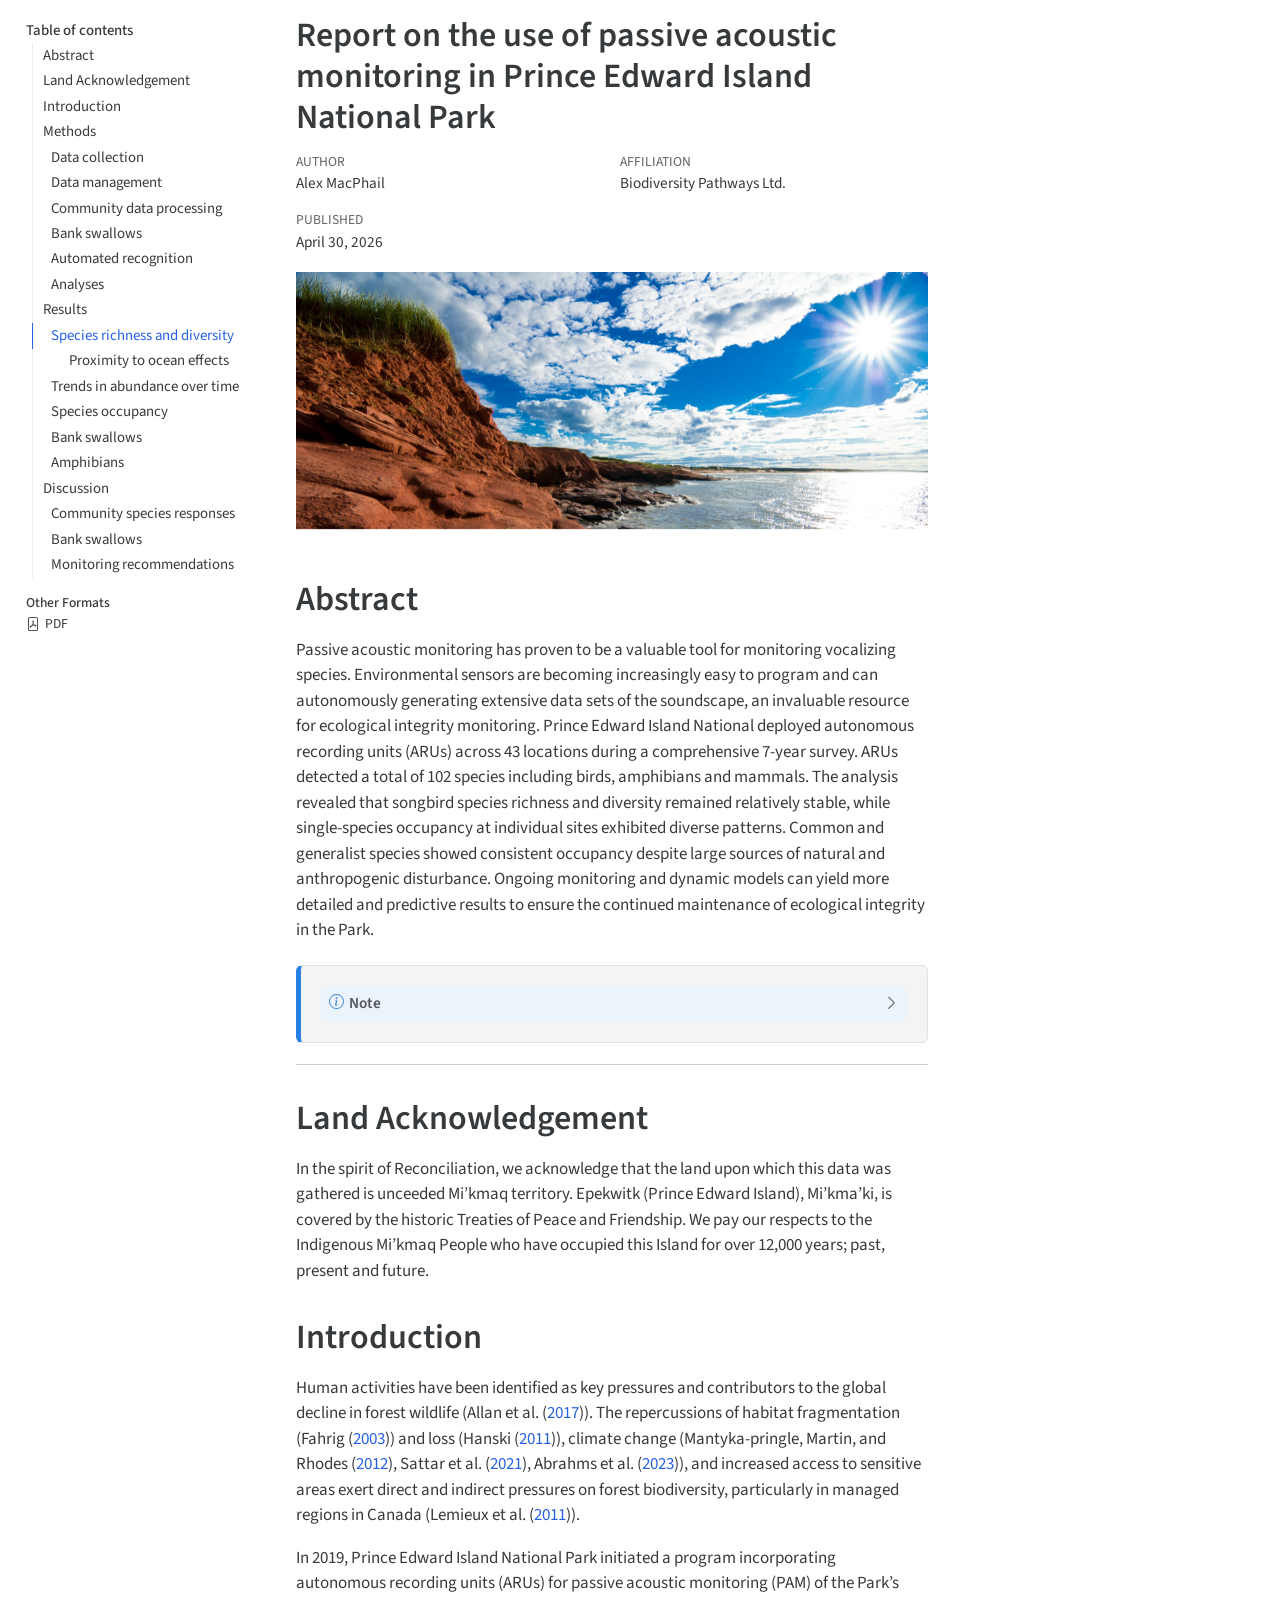
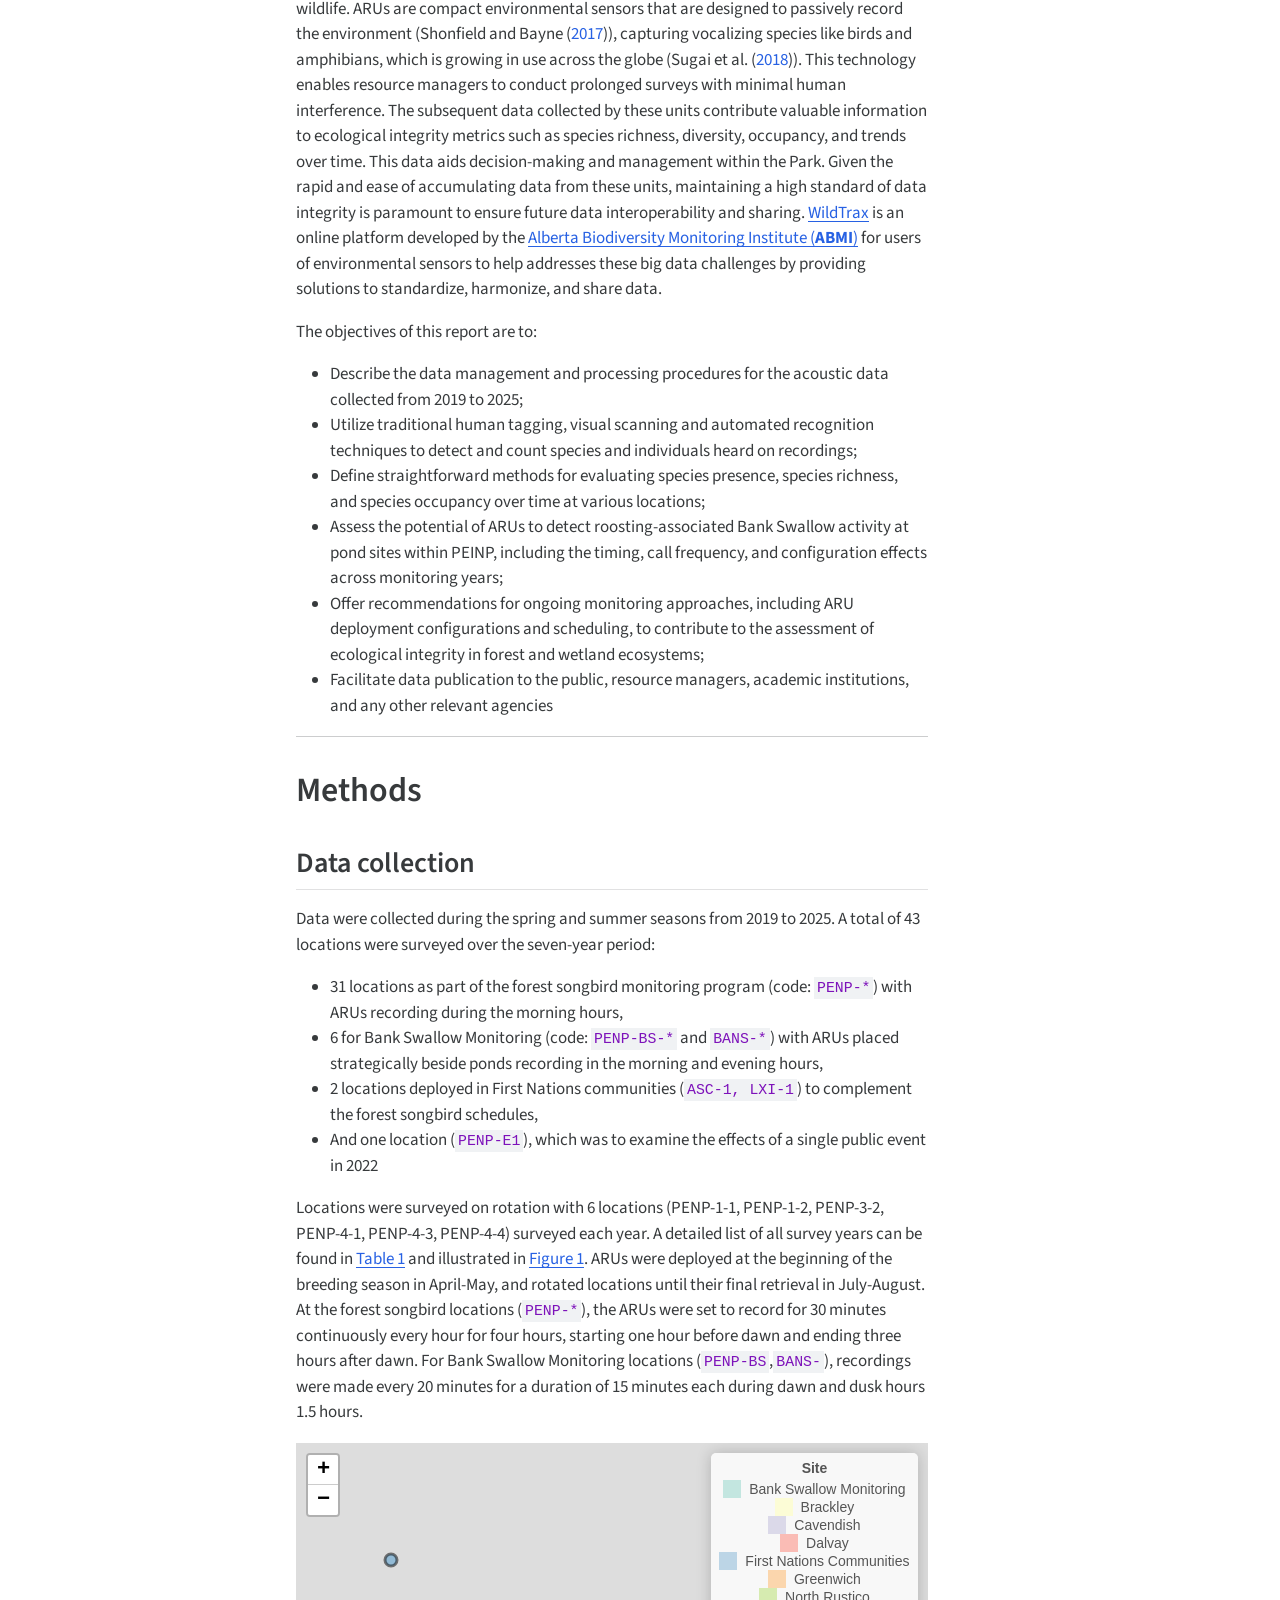
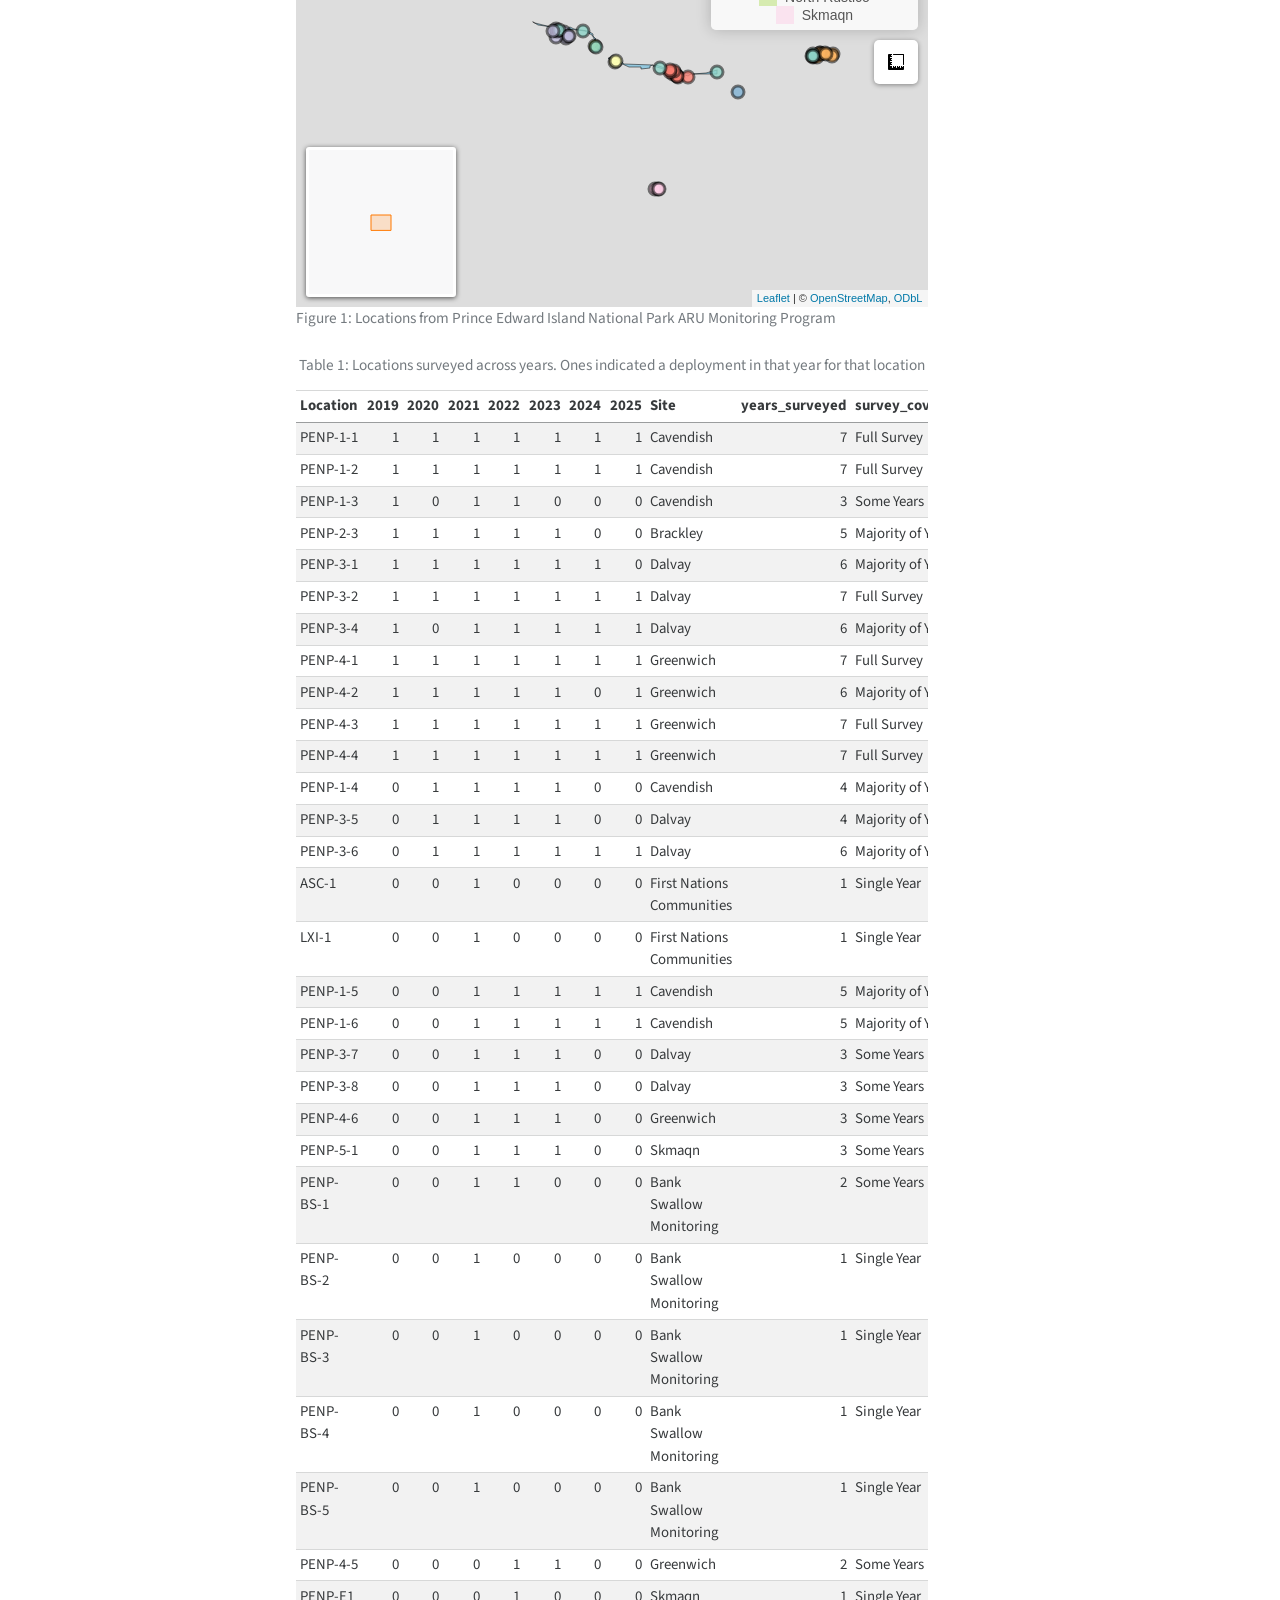
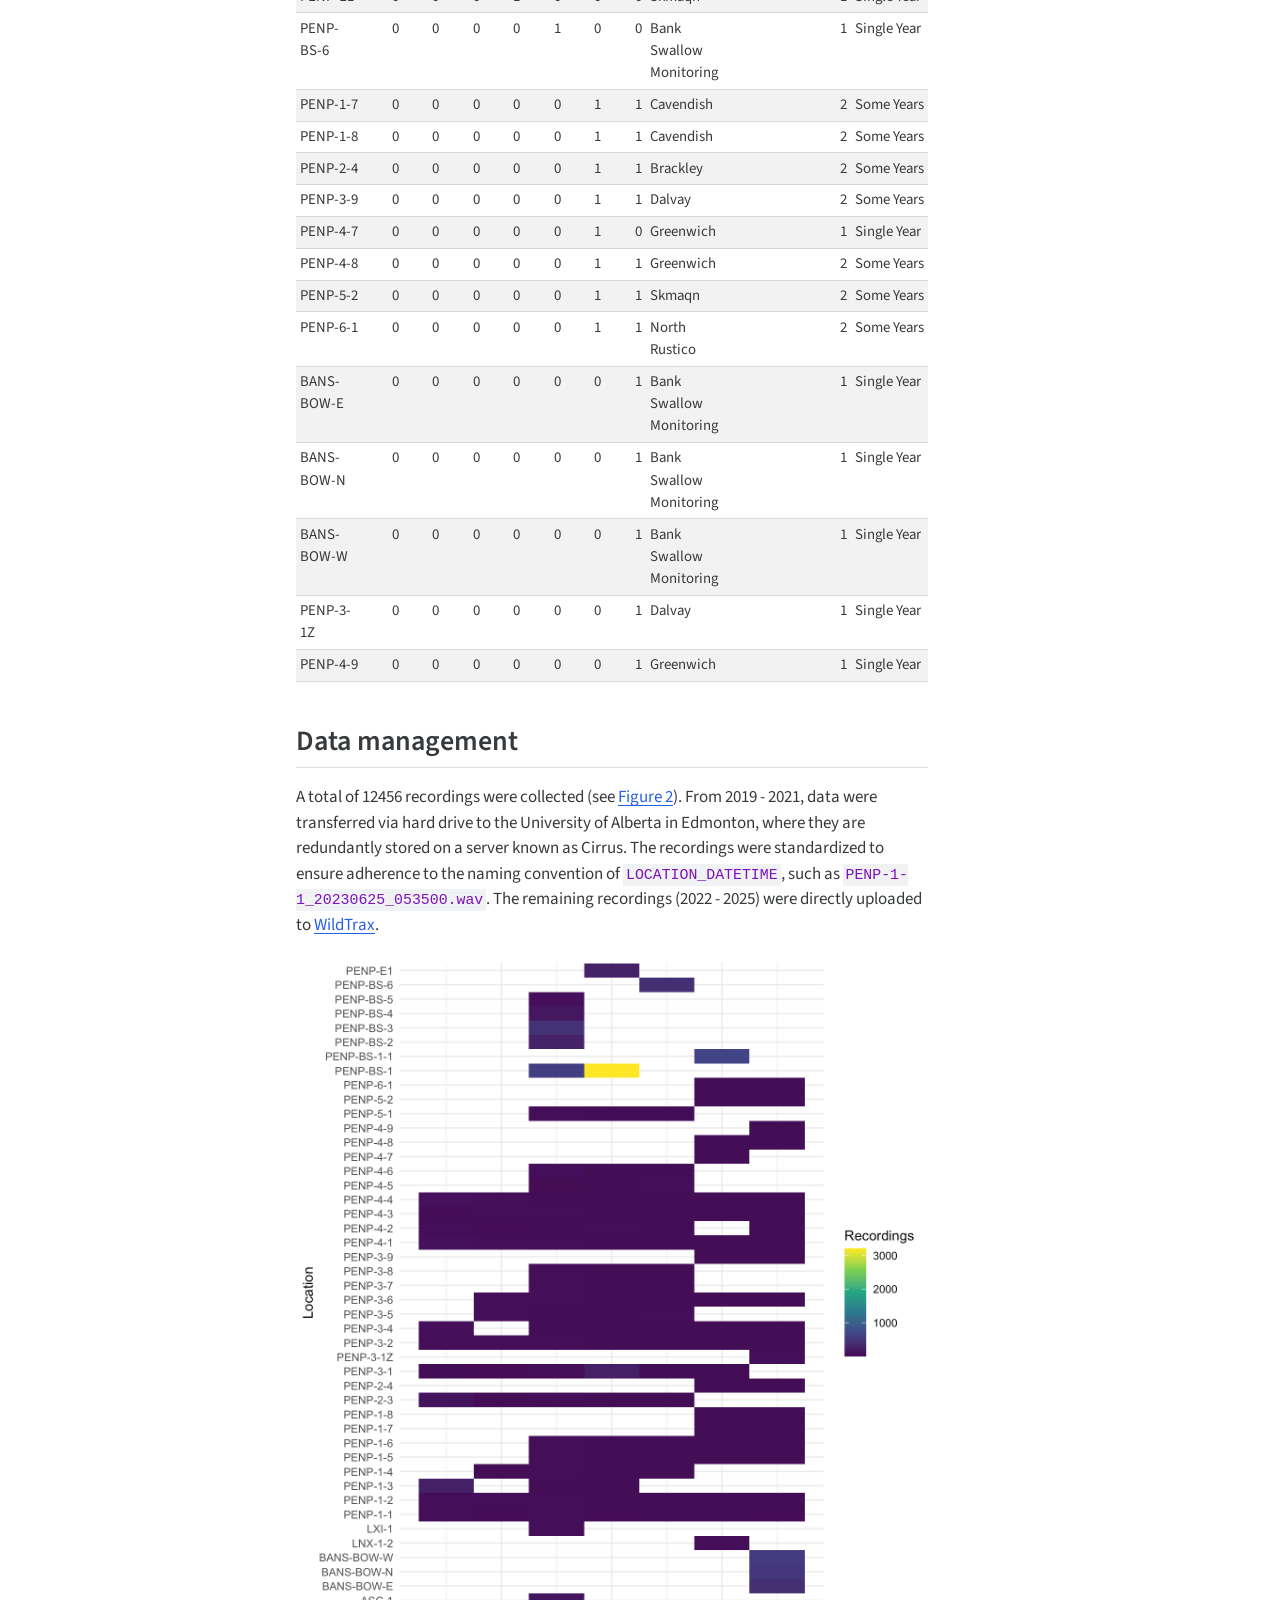
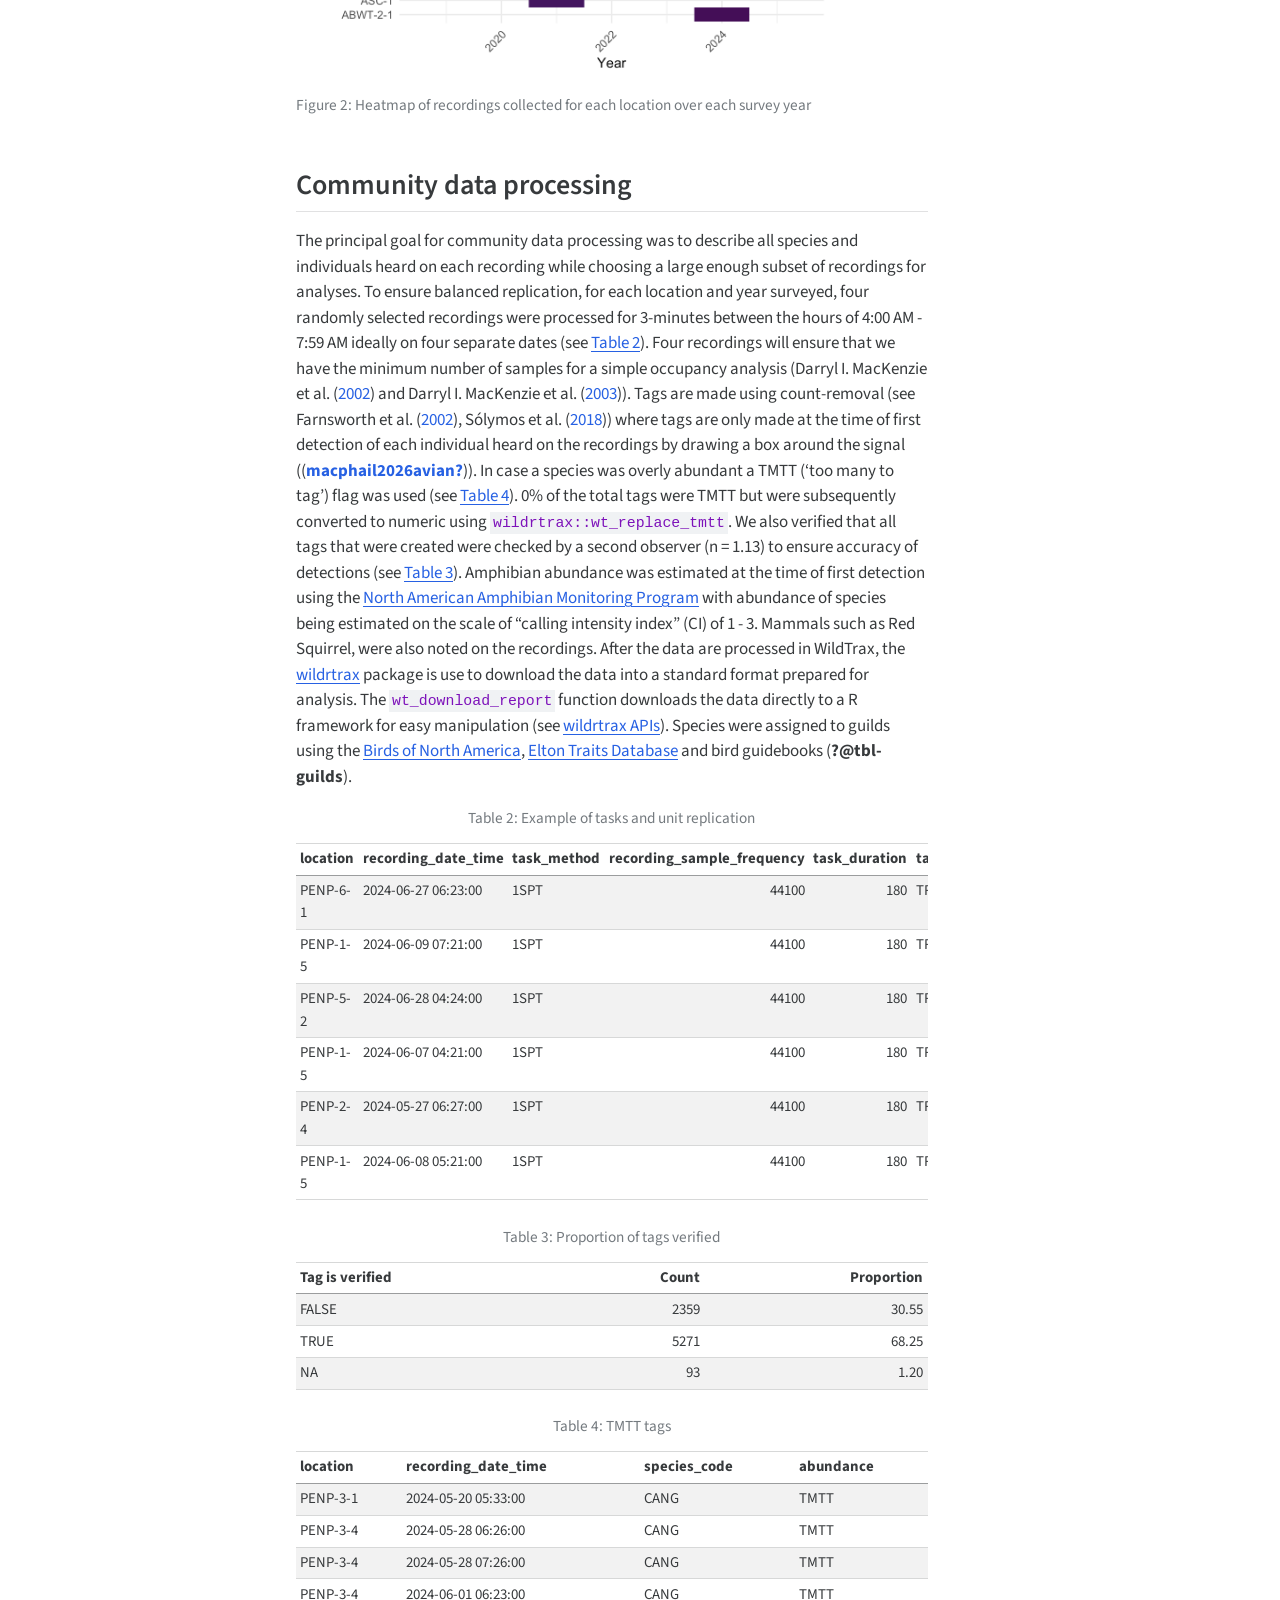
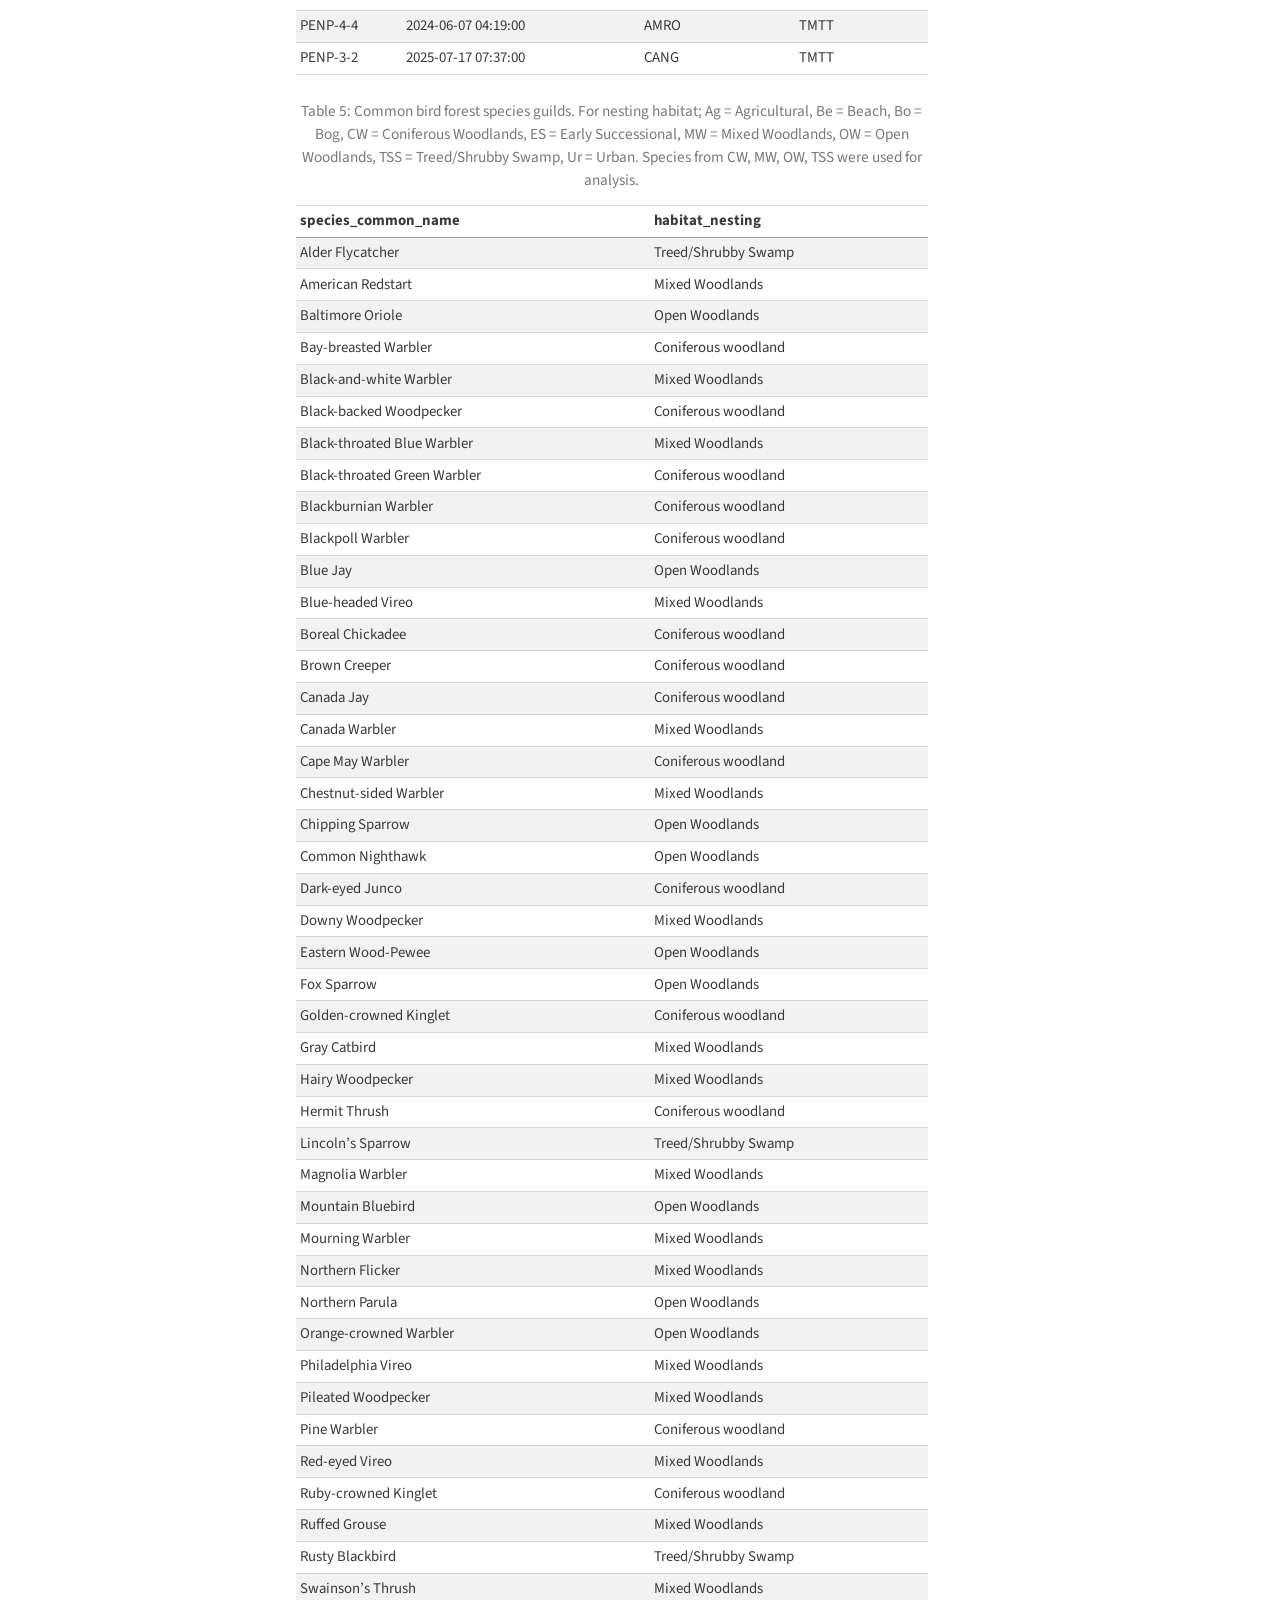
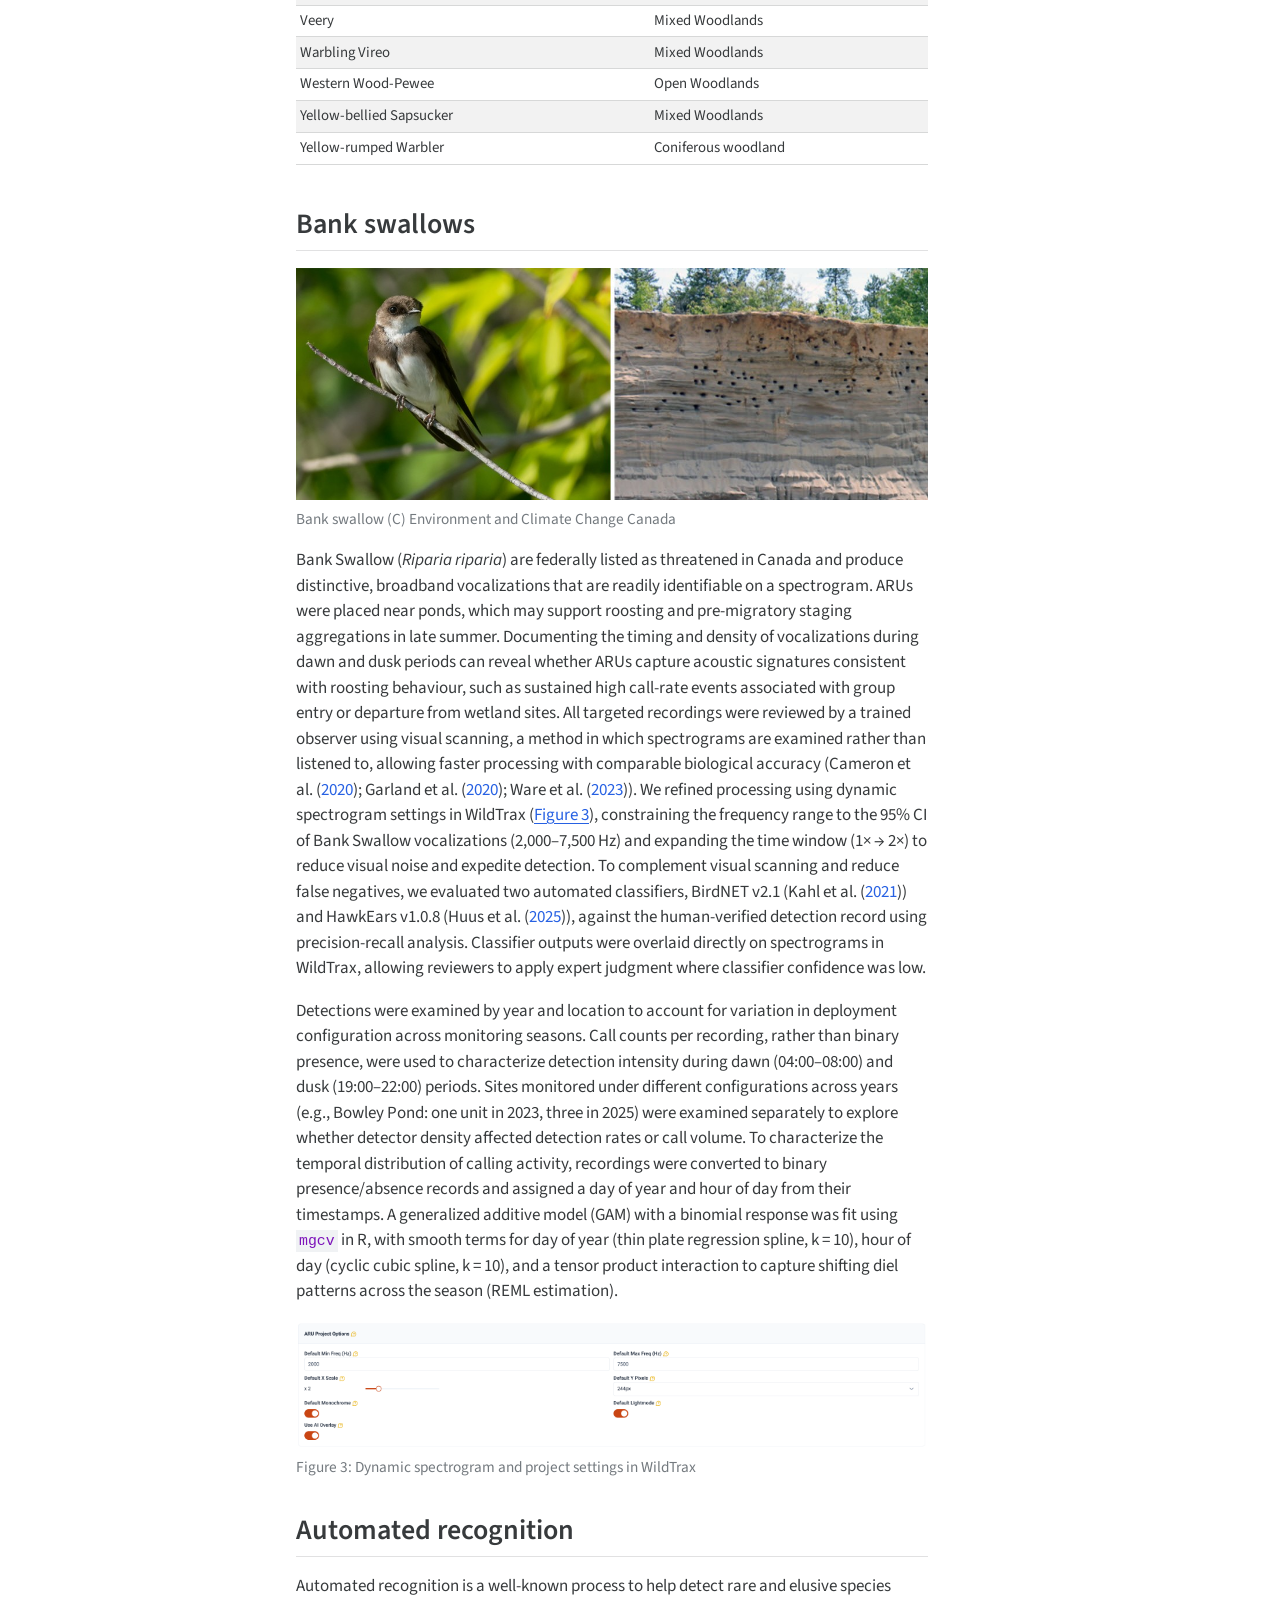
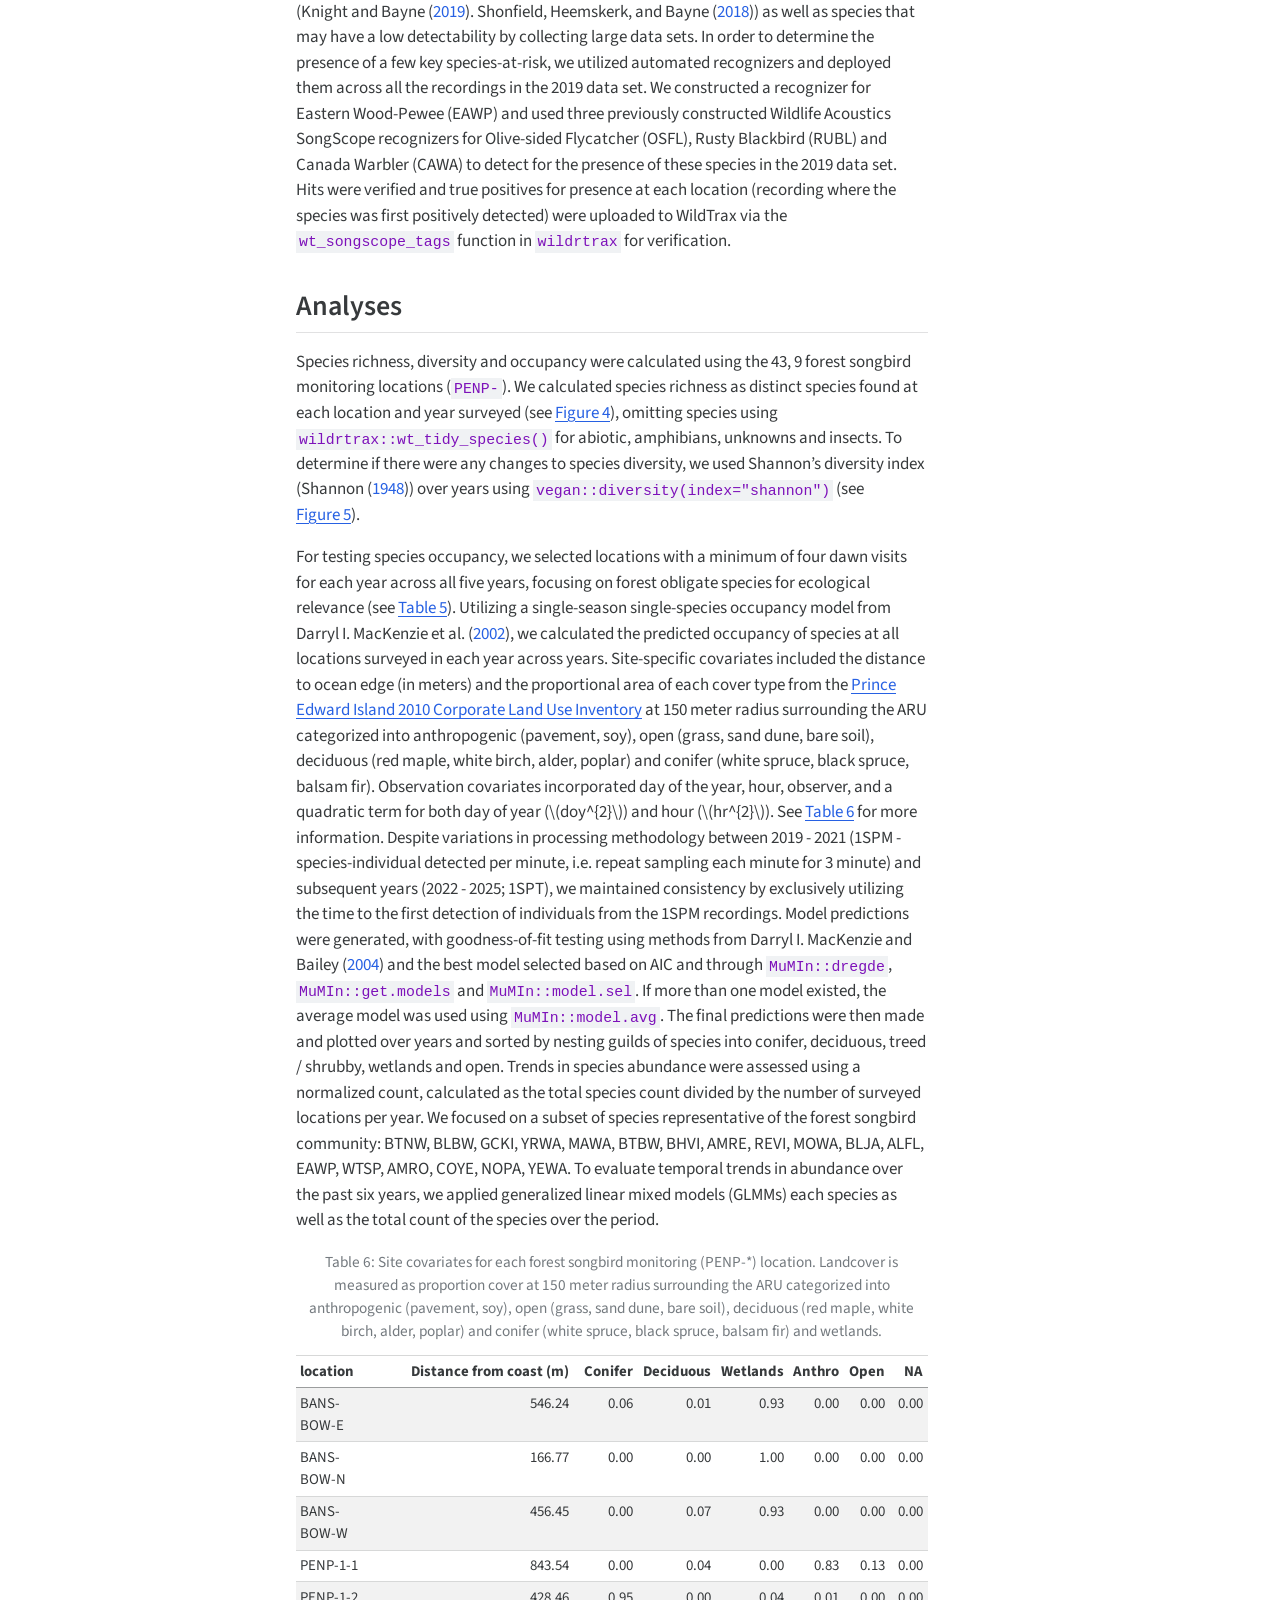
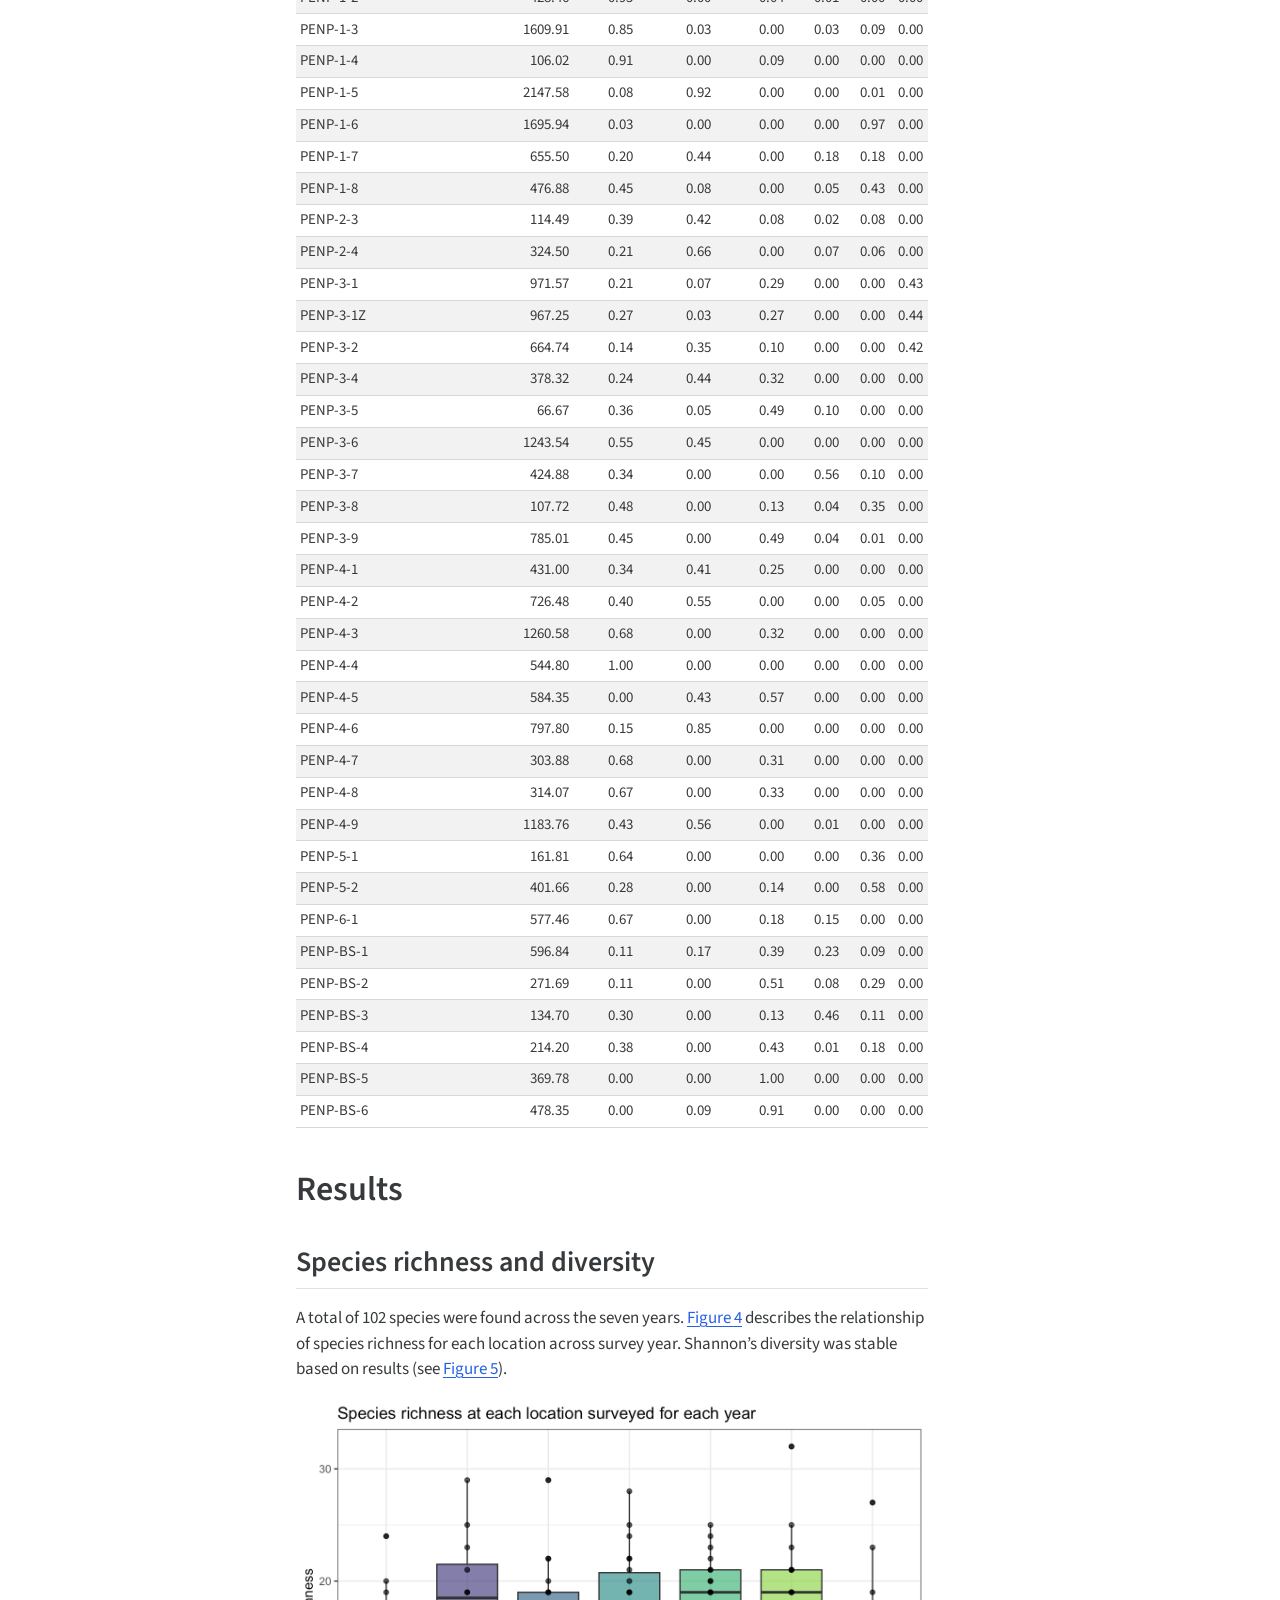
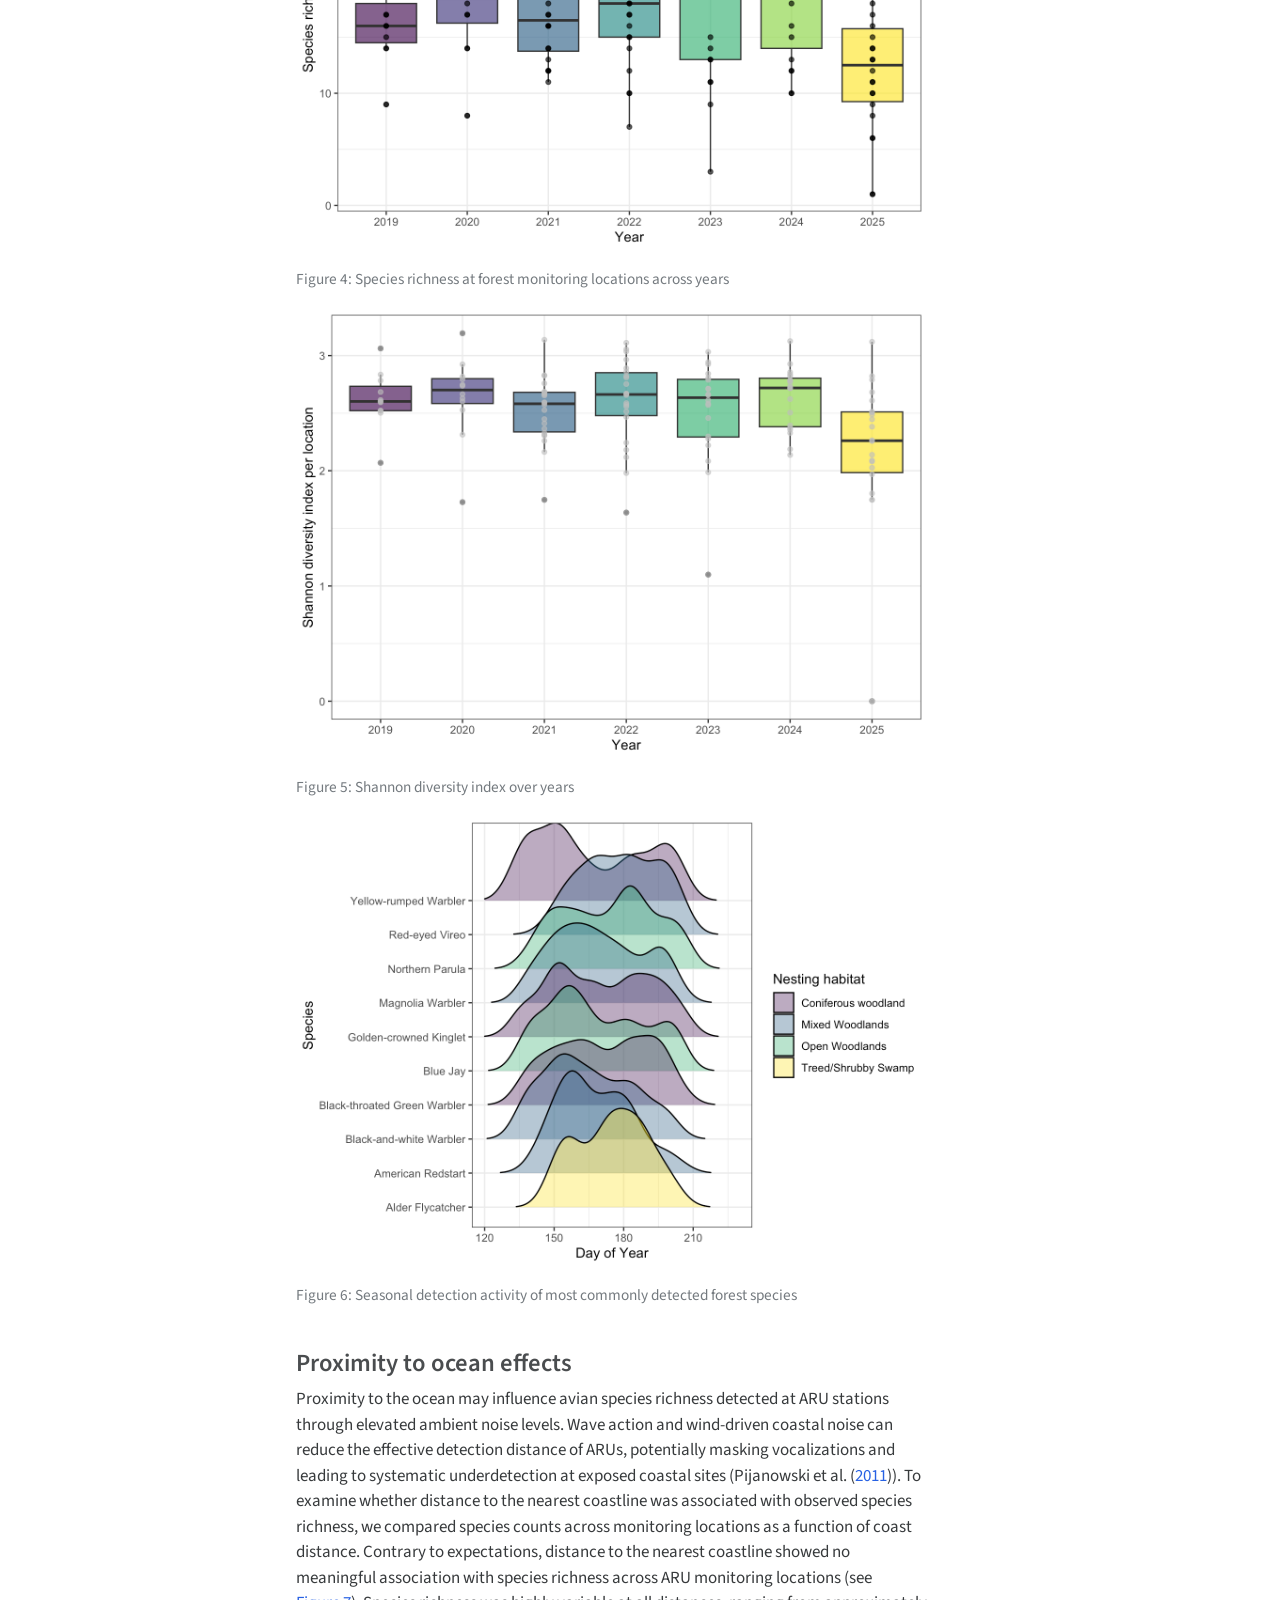
==== commit 86d530f0: "Built site for gh-pages" ====
--- a/index.html
+++ b/index.html
@@ -21,41 +21,6 @@
   width: 0.8em;
   margin: 0 0.8em 0.2em -1em; /* quarto-specific, see https://github.com/quarto-dev/quarto-cli/issues/4556 */ 
   vertical-align: middle;
-}
-/* CSS for syntax highlighting */
-html { -webkit-text-size-adjust: 100%; }
-pre > code.sourceCode { white-space: pre; position: relative; }
-pre > code.sourceCode > span { display: inline-block; line-height: 1.25; }
-pre > code.sourceCode > span:empty { height: 1.2em; }
-.sourceCode { overflow: visible; }
-code.sourceCode > span { color: inherit; text-decoration: inherit; }
-div.sourceCode { margin: 1em 0; }
-pre.sourceCode { margin: 0; }
-@media screen {
-div.sourceCode { overflow: auto; }
-}
-@media print {
-pre > code.sourceCode { white-space: pre-wrap; }
-pre > code.sourceCode > span { text-indent: -5em; padding-left: 5em; }
-}
-pre.numberSource code
-  { counter-reset: source-line 0; }
-pre.numberSource code > span
-  { position: relative; left: -4em; counter-increment: source-line; }
-pre.numberSource code > span > a:first-child::before
-  { content: counter(source-line);
-    position: relative; left: -1em; text-align: right; vertical-align: baseline;
-    border: none; display: inline-block;
-    -webkit-touch-callout: none; -webkit-user-select: none;
-    -khtml-user-select: none; -moz-user-select: none;
-    -ms-user-select: none; user-select: none;
-    padding: 0 4px; width: 4em;
-  }
-pre.numberSource { margin-left: 3em;  padding-left: 4px; }
-div.sourceCode
-  {   }
-@media screen {
-pre > code.sourceCode > span > a:first-child::before { text-decoration: underline; }
 }
 /* CSS for citations */
 div.csl-bib-body { }
@@ -253,7 +218,7 @@
 </section>
 <section id="land-acknowledgement" class="level1">
 <h1>Land Acknowledgement</h1>
-<p>In the spirit of Reconciliation, wen acknowledge that the land upon which this data was gathered is unceeded Mi’kmaq territory. Epekwitk (Prince Edward Island), Mi’kma’ki, is covered by the historic Treaties of Peace and Friendship. We pay our respects to the Indigenous Mi’kmaq People who have occupied this Island for over 12,000 years; past, present and future.</p>
+<p>In the spirit of Reconciliation, we acknowledge that the land upon which this data was gathered is unceeded Mi’kmaq territory. Epekwitk (Prince Edward Island), Mi’kma’ki, is covered by the historic Treaties of Peace and Friendship. We pay our respects to the Indigenous Mi’kmaq People who have occupied this Island for over 12,000 years; past, present and future.</p>
 </section>
 <section id="introduction" class="level1">
 <h1>Introduction</h1>
@@ -276,18 +241,18 @@
 <h2 class="anchored" data-anchor-id="data-collection">Data collection</h2>
 <p>Data were collected during the spring and summer seasons from 2019 to 2025. A total of 43 locations were surveyed over the seven-year period:</p>
 <ul>
-<li>29 locations as part of the forest songbird monitoring program (code: <code>PENP-*</code>) with ARUs recording during the morning hours,</li>
-<li>6 for Bank Swallow Monitoring (code: <code>PENP-BS-*</code> and <code>BANS-*</code>) with ARUs placed strategically beside ponds recording in the evening,</li>
-<li>2 locations deployed in First Nations communities (<code>ASC-1, LXI-1</code>) to complement the forest songbird and evening schedules,</li>
-<li>And one location (<code>PENP-E1</code>), which was to examine the effects of a single public event</li>
+<li>31 locations as part of the forest songbird monitoring program (code: <code>PENP-*</code>) with ARUs recording during the morning hours,</li>
+<li>6 for Bank Swallow Monitoring (code: <code>PENP-BS-*</code> and <code>BANS-*</code>) with ARUs placed strategically beside ponds recording in the morning and evening hours,</li>
+<li>2 locations deployed in First Nations communities (<code>ASC-1, LXI-1</code>) to complement the forest songbird schedules,</li>
+<li>And one location (<code>PENP-E1</code>), which was to examine the effects of a single public event in 2022</li>
 </ul>
-<p>Locations were surveyed on rotation with 4 locations (PENP-3-1, PENP-3-4, PENP-3-6, PENP-4-2) surveyed each year. A detailed list of all survey years can be found in Table 1 (<a href="#tbl-loc-summary" class="quarto-xref">Table&nbsp;1</a>) and illustrated in Figure 1 (<a href="#fig-aru-monitoring-locations" class="quarto-xref">Figure&nbsp;1</a>). ARUs were deployed at the beginning of the breeding season in April-May, and rotated locations until their final retrieval in July-August. At the forest songbird locations (<code>PENP-*</code>), the ARUs were set to record for 30 minutes continuously every hour for four hours, starting one hour before dawn and ending three hours after dawn. For Bank Swallow Monitoring locations (<code>PENP-BS</code>,<code>BANS-</code>), recordings were made every 5 minutes for a duration of 3 minutes each from 1.5 hours before dusk to 1.5 hours after dusk. On average, each ARU recorded for</p>
+<p>Locations were surveyed on rotation with 6 locations (PENP-1-1, PENP-1-2, PENP-3-2, PENP-4-1, PENP-4-3, PENP-4-4) surveyed each year. A detailed list of all survey years can be found in <a href="#tbl-loc-summary" class="quarto-xref">Table&nbsp;1</a> and illustrated in <a href="#fig-aru-monitoring-locations" class="quarto-xref">Figure&nbsp;1</a>. ARUs were deployed at the beginning of the breeding season in April-May, and rotated locations until their final retrieval in July-August. At the forest songbird locations (<code>PENP-*</code>), the ARUs were set to record for 30 minutes continuously every hour for four hours, starting one hour before dawn and ending three hours after dawn. For Bank Swallow Monitoring locations (<code>PENP-BS</code>,<code>BANS-</code>), recordings were made every 20 minutes for a duration of 15 minutes each during dawn and dusk hours 1.5 hours.</p>
 <div class="cell" data-layout-align="center">
 <div id="fig-aru-monitoring-locations" class="cell-output-display quarto-float quarto-figure quarto-figure-center anchored">
 <figure class="quarto-float quarto-float-fig figure">
 <div aria-describedby="fig-aru-monitoring-locations-caption-0ceaefa1-69ba-4598-a22c-09a6ac19f8ca">
-<div class="leaflet html-widget html-fill-item" id="htmlwidget-025800d5e0ba18411bc2" style="width:100%;height:464px;"></div>
-<script type="application/json" data-for="htmlwidget-025800d5e0ba18411bc2">{"x":{"options":{"crs":{"crsClass":"L.CRS.EPSG3857","code":null,"proj4def":null,"projectedBounds":null,"options":{}}},"calls":[{"method":"addTiles","args":["https://{s}.tile.openstreetmap.org/{z}/{x}/{y}.png",null,null,{"minZoom":0,"maxZoom":18,"tileSize":256,"subdomains":"abc","errorTileUrl":"","tms":false,"noWrap":false,"zoomOffset":0,"zoomReverse":false,"opacity":1,"zIndex":1,"detectRetina":false,"attribution":"&copy; <a href=\"https://openstreetmap.org/copyright/\">OpenStreetMap<\/a>,  <a href=\"https://opendatacommons.org/licenses/odbl/\">ODbL<\/a>"}]},{"method":"addPolygons","args":[[[[{"lng":[-63.1380287,-63.1380905,-63.13811620000001,-63.1386973,-63.1393,-63.13962470000001,-63.1400612,-63.1403531,-63.14062860000001,-63.1409791,-63.1412956,-63.1417569,-63.1420119,-63.1421723,-63.14233609999999,-63.1424534,-63.14258580000001,-63.14271249999999,-63.14286699999999,-63.14310769999999,-63.1433127,-63.1434332,-63.1435597,-63.1437269,-63.14401909999999,-63.1441064,-63.1441612,-63.1445443,-63.1446548,-63.14468,-63.14521550000001,-63.14545580000001,-63.14557989999999,-63.14560549999999,-63.1457224,-63.1457484,-63.1458082,-63.1458731,-63.14593799999999,-63.145951,-63.14601580000001,-63.14604180000001,-63.1460727,-63.14607259999999,-63.14608039999999,-63.14608029999999,-63.1451601,-63.1445653,-63.14293129999999,-63.1383305,-63.1316533,-63.124197,-63.1134179,-63.10868079999999,-63.10071980000001,-63.09737919999999,-63.09413099999999,-63.09199030000001,-63.089866,-63.0893248,-63.08722429999999,-63.08564819999999,-63.0855034,-63.08499190000001,-63.08468739999999,-63.0843742,-63.08405469999999,-63.0837316,-63.0831681,-63.08316730000001,-63.08217740000001,-63.08217819999999,-63.07912930000001,-63.0791285,-63.07861339999999,-63.0782152,-63.0782161,-63.0754432,-63.0691883,-63.0691607,-63.0691332,-63.06910560000001,-63.06910440000001,-63.0688301,-63.0685568,-63.0682847,-63.068288,-63.06807079999999,-63.06785480000001,-63.0676402,-63.06452770000001,-63.0653102,-63.06753089999999,-63.067878,-63.0683131,-63.0683316,-63.0683445,-63.06835150000001,-63.06835270000001,-63.0683481,-63.06833769999999,-63.0683255,-63.06830890000001,-63.06828809999999,-63.0682631,-63.0682341,-63.0682014,-63.0681652,-63.0681257,-63.0667351,-63.06658299999999,-63.0654979,-63.0631161,-63.0599479,-63.0590286,-63.0565383,-63.0525283,-63.05086969999999,-63.0503691,-63.0445045,-63.0432251,-63.0415646,-63.0420399,-63.0421549,-63.0423127,-63.0424356,-63.0425897,-63.04271809999999,-63.0428617,-63.0430811,-63.0432155,-63.0432635,-63.0433477,-63.0433986,-63.0434418,-63.0435465,-63.0436358,-63.0437057,-63.04374879999999,-63.0437952,-63.0439617,-63.0442239,-63.0445769,-63.0448147,-63.04493389999999,-63.04510429999999,-63.0452206,-63.0456312,-63.04573199999999,-63.04609300000001,-63.0463064,-63.0463934,-63.0465183,-63.04662109999999,-63.0467668,-63.0468829,-63.04713479999999,-63.0478574,-63.04808039999999,-63.0484156,-63.0489133,-63.04965379999999,-63.0502536,-63.0510195,-63.05205249999999,-63.052262,-63.0524293,-63.05327319999999,-63.0535968,-63.0548655,-63.0554848,-63.0557234,-63.0558637,-63.05656839999999,-63.0566462,-63.05684059999999,-63.05699919999999,-63.05731480000001,-63.05754220000001,-63.0577219,-63.0579334,-63.0580535,-63.0582108,-63.0584613,-63.0589367,-63.0591819,-63.05931869999999,-63.0593622,-63.0594007,-63.0594322,-63.05947930000001,-63.05951229999999,-63.05955259999999,-63.0595983,-63.0596626,-63.0596801,-63.059713,-63.0597818,-63.0598991,-63.0600117,-63.0601917,-63.06028370000001,-63.060629,-63.0607677,-63.0608263,-63.06090829999999,-63.061097,-63.0612351,-63.0613116,-63.0615161,-63.0616117,-63.0617112,-63.06190470000001,-63.0627126,-63.06308860000001,-63.0635377,-63.06499169999999,-63.06624919999999,-63.0665117,-63.0670444,-63.0673262,-63.0676589,-63.0687253,-63.06880609999999,-63.069022,-63.0691692,-63.0692737,-63.06945,-63.06990899999999,-63.07056259999999,-63.07091579999999,-63.07149609999999,-63.0718079,-63.07244429999999,-63.07320519999999,-63.0734891,-63.07369449999999,-63.07425300000001,-63.07455239999999,-63.07479170000001,-63.074991,-63.07520839999999,-63.0755648,-63.0757308,-63.0761459,-63.07667439999999,-63.0769203,-63.0770068,-63.07723119999999,-63.07766710000001,-63.0778395,-63.0780922,-63.0785694,-63.078833,-63.07908440000001,-63.07934479999999,-63.08078379999999,-63.0816038,-63.0816787,-63.08181870000001,-63.08188260000001,-63.08250950000001,-63.0828295,-63.08307559999999,-63.0837899,-63.08403339999999,-63.0846529,-63.0850861,-63.08569799999999,-63.0859397,-63.0862898,-63.08669800000001,-63.0870062,-63.08772459999999,-63.08808429999999,-63.08837089999999,-63.0887936,-63.0890297,-63.0895723,-63.08967269999999,-63.0898666,-63.0899885,-63.0901163,-63.0902123,-63.0902895,-63.0904445,-63.09075069999999,-63.09148070000001,-63.0916971,-63.0918635,-63.0920517,-63.0923625,-63.0929279,-63.0935819,-63.0938299,-63.094081,-63.0948317,-63.0956444,-63.096092,-63.09636039999999,-63.0974138,-63.09789839999999,-63.09895220000001,-63.09927829999999,-63.09936939999999,-63.09948089999999,-63.0997303,-63.09991169999999,-63.1000183,-63.1002868,-63.1005923,-63.1010661,-63.10193539999999,-63.1027733,-63.1037163,-63.10409490000001,-63.10447379999999,-63.1055922,-63.1061416,-63.10628649999999,-63.10641789999999,-63.10660899999999,-63.1067475,-63.1069739,-63.1077562,-63.1080128,-63.1083307,-63.10862179999999,-63.1088861,-63.10983769999999,-63.11051029999999,-63.110535,-63.11057669999999,-63.1105988,-63.11126729999999,-63.1115595,-63.11179490000001,-63.11210619999999,-63.11233490000001,-63.1135843,-63.11418310000001,-63.1146998,-63.1147979,-63.1154451,-63.1161155,-63.1165745,-63.1174345,-63.11777050000001,-63.1186315,-63.1188508,-63.1192254,-63.1197284,-63.12029359999999,-63.1206882,-63.1210499,-63.1213133,-63.12182920000001,-63.1223383,-63.1233833,-63.1240122,-63.1242259,-63.1244659,-63.1246932,-63.1249401,-63.1250424,-63.1250946,-63.1251833,-63.12521950000001,-63.1252548,-63.1252926,-63.1253325,-63.1256777,-63.1257324,-63.125915,-63.1262237,-63.1272234,-63.1284258,-63.1288046,-63.1292685,-63.129476,-63.1300575,-63.1302174,-63.130581,-63.1309043,-63.13107189999999,-63.1319111,-63.13206830000001,-63.13219969999999,-63.1330726,-63.1334758,-63.1339606,-63.13422560000001,-63.13436369999999,-63.13445069999999,-63.1345402,-63.1346922,-63.1348208,-63.1350607,-63.1352017,-63.1353176,-63.1355885,-63.1363423,-63.1366631,-63.1367626,-63.13706610000001,-63.1373158,-63.1373906,-63.13751589999999,-63.1375628,-63.13766039999999,-63.13774309999999,-63.1378856,-63.13797899999999,-63.1380287],"lat":[46.43066820000001,46.43069029999999,46.4306953,46.4307547,46.430831,46.4308682,46.43091130000001,46.4309321,46.4309452,46.4309539,46.4309557,46.4309479,46.4309366,46.4309241,46.43090549999999,46.4308867,46.4308589,46.430825,46.4307744,46.43068400000001,46.43060029999999,46.4305427,46.43047120000001,46.4303682,46.4301611,46.43010449999999,46.4300753,46.4298859,46.4298507,46.4298474,46.42973159999999,46.4297041,46.4296856,46.4296811,46.429627,46.4296179,46.42958549999999,46.42954040000001,46.4294774,46.4294593,46.42939270000001,46.4293567,46.42927029999999,46.4292217,46.4292073,46.4291808,46.4292172,46.4292408,46.42930550000001,46.4264249,46.4252571,46.4240084,46.4222038,46.4201006,46.4165642,46.4150806,46.4136378,46.4092272,46.4094029,46.4082848,46.4081139,46.4048762,46.4045788,46.40443239999999,46.4043552,46.4042971,46.4042585,46.4042397,46.4042238,46.4042375,46.40420959999999,46.4041959,46.4041101,46.4041238,46.40410920000001,46.4040979,46.4040842,46.4039975,46.40379120000001,46.40379019999999,46.4037892,46.40378820000001,46.4038018,46.4037874,46.40376609999999,46.4037382,46.4037246,46.4036973,46.4036657,46.4036299,46.4030767,46.4047925,46.4096607,46.4104217,46.4113961,46.4114441,46.41149300000001,46.41154239999999,46.4115921,46.4116416,46.4116908,46.4117274,46.4117633,46.411798,46.4118314,46.41186329999999,46.4118933,46.4119214,46.4119473,46.4127838,46.4131781,46.41302389999999,46.4132633,46.4135816,46.4136739,46.4125007,46.4106114,46.40982989999999,46.4098915,46.4105716,46.4107199,46.41091249999999,46.41175939999999,46.41193010000001,46.4121269,46.4122674,46.4124332,46.41256509999999,46.4127046,46.412907,46.4130224,46.413058,46.4131121,46.4131527,46.4131957,46.4133135,46.41339420000001,46.4134478,46.4134725,46.4134943,46.4135594,46.4136481,46.41377989999999,46.4138643,46.4139035,46.4139535,46.4139842,46.4140819,46.4141043,46.4141749,46.4142219,46.4142514,46.4143094,46.41434960000001,46.4143997,46.4144272,46.4144707,46.4145834,46.41459800000001,46.4146288,46.4146678,46.41476549999999,46.41480850000001,46.4149204,46.41501539999999,46.4150318,46.41503969999999,46.4150608,46.4150725,46.41516800000001,46.4152084,46.4152211,46.41522370000001,46.4152182,46.41522319999999,46.41524740000001,46.4152614,46.4152823,46.4152939,46.4152998,46.4153025,46.4153001,46.4152926,46.41527339999999,46.4152274,46.4152017,46.41517859999999,46.4151666,46.4151481,46.4151241,46.4150649,46.4150382,46.4150168,46.4150015,46.41498860000001,46.4149872,46.4149899,46.4150066,46.41505230000001,46.4151034,46.41519599999999,46.41523780000001,46.415378,46.4154304,46.4154492,46.4154685,46.415503,46.4155334,46.4155539,46.4156226,46.4156474,46.4156692,46.4157057,46.4158445,46.4159048,46.4159679,46.41614149999999,46.4163049,46.4163341,46.4163774,46.4164113,46.416459,46.4166226,46.4166378,46.41668989999999,46.4167145,46.4167247,46.4167368,46.4167615,46.4168105,46.4168475,46.41692339999999,46.41696820000001,46.417068,46.4171756,46.4172206,46.4172653,46.4174095,46.41747970000001,46.4175309,46.417562,46.4175864,46.4176168,46.41763359999999,46.4176818,46.4177526,46.41778009999999,46.4177842,46.4177827,46.41777159999999,46.4177773,46.4177925,46.4178285,46.417853,46.4178806,46.4179121,46.4181002,46.41821880000001,46.41822499999999,46.4182251,46.4182318,46.41833429999999,46.4183771,46.4184136,46.41855109999999,46.4185933,46.4186807,46.4187379,46.41881349999999,46.4188376,46.41886179999999,46.41887879999999,46.4188812,46.41887209999999,46.4188749,46.41888199999999,46.41890670000001,46.41891630000001,46.4189094,46.4189039,46.4188859,46.41887920000001,46.4188783,46.4188871,46.41890129999999,46.41893959999999,46.4190286,46.41922599999999,46.4192792,46.41931559999999,46.4193506,46.4194002,46.41947769999999,46.41956039999999,46.4195988,46.4196472,46.4198028,46.4199805,46.42007230000001,46.42012279999999,46.4203098,46.420403,46.42064569999999,46.42072470000001,46.4207511,46.4207889,46.4208764,46.4209444,46.4209802,46.42105600000001,46.4211293,46.42122359999999,46.4213814,46.4215388,46.4217111,46.42178500000001,46.4218663,46.42213849999999,46.4222537,46.4222881,46.42232300000001,46.4223781,46.42242299999999,46.42250139999999,46.4227821,46.4228671,46.42296640000001,46.4230519,46.42312440000001,46.4233567,46.42348459999999,46.4234916,46.423511,46.4235164,46.42360559999999,46.4236475,46.4236848,46.4237414,46.4237882,46.4240674,46.4241896,46.4242875,46.4243021,46.4243817,46.4244852,46.42454739999999,46.4246588,46.42470960000001,46.4248583,46.4249007,46.4249828,46.4251088,46.4252293,46.4253333,46.4254134,46.42548619999999,46.425636,46.42579159999999,46.4261464,46.4263382,46.4264168,46.4264974,46.4265563,46.4266111,46.4266252,46.4266275,46.4266263,46.42662929999999,46.42663559999999,46.4266464,46.426668,46.4268821,46.42691229999999,46.4269918,46.42711429999999,46.42746100000001,46.4278231,46.4279504,46.4281127,46.42819179999999,46.4284418,46.42850720000001,46.4286499,46.4287669,46.4288311,46.4292054,46.4292724,46.4293243,46.4296569,46.42979510000001,46.4299712,46.4300546,46.43009319999999,46.43011389999999,46.4301301,46.43014840000001,46.4301602,46.430176,46.4301914,46.43020930000001,46.4302621,46.4304237,46.4304892,46.4305044,46.4305302,46.4305594,46.4305779,46.4306198,46.4306314,46.430649,46.4306572,46.4306567,46.43066169999999,46.43066820000001]}],[{"lng":[-63.47551170000001,-63.47652549999999,-63.4777536,-63.47901899999999,-63.4786418,-63.4786016,-63.4781016,-63.4775838,-63.4771014,-63.47683009999999,-63.4761939,-63.47571629999999,-63.4753001,-63.47508239999999,-63.474887,-63.47454490000001,-63.4743535,-63.47383869999999,-63.47298859999999,-63.4723597,-63.4721261,-63.47207389999999,-63.47203440000001,-63.4720096,-63.4720009,-63.4720086,-63.4720324,-63.47207109999999,-63.4721225,-63.4724979,-63.4728016,-63.4728922,-63.4729793,-63.47302639999999,-63.47306649999999,-63.4730891,-63.4731029,-63.4731073,-63.4731021,-63.47308,-63.4730517,-63.47299210000001,-63.47291759999999,-63.4728295,-63.4727297,-63.47261990000001,-63.4725023,-63.4723791,-63.4722526,-63.4721254,-63.4719997,-63.4718048,-63.4716006,-63.47138829999999,-63.47116930000001,-63.4709447,-63.47071589999999,-63.47048419999999,-63.47047250000001,-63.47044659999999,-63.4704072,-63.4703557,-63.47029369999999,-63.47022319999999,-63.47014650000001,-63.470066,-63.47002029999999,-63.4699731,-63.4699177,-63.4698909,-63.4697967,-63.46966519999999,-63.4696028,-63.4695483,-63.46950580000001,-63.4694771,-63.46946329999999,-63.46946500000001,-63.46949159999999,-63.46948679999999,-63.4694683,-63.4694375,-63.46939699999999,-63.4693499,-63.4693001,-63.46908,-63.46823239999999,-63.4674376,-63.4673589,-63.4672711,-63.46718389999999,-63.4670995,-63.4670203,-63.4669482,-63.4668852,-63.4667731,-63.4667025,-63.4666225,-63.46653449999999,-63.4664402,-63.4663412,-63.46623930000001,-63.46605390000001,-63.4658684,-63.46568379999999,-63.46550089999999,-63.4653206,-63.4649437,-63.4645707,-63.46420199999999,-63.46383809999999,-63.46347919999999,-63.46311710000001,-63.46276049999999,-63.4627331,-63.4627159,-63.462709,-63.4627236,-63.4627266,-63.4627217,-63.4627089,-63.4626858,-63.4626479,-63.4626278,-63.46259790000001,-63.4625593,-63.46251319999999,-63.46246110000001,-63.46228129999999,-63.46209640000001,-63.4619075,-63.461716,-63.4615476,-63.4614282,-63.4612395,-63.4611573,-63.4610794,-63.461008,-63.4609452,-63.46089300000001,-63.46085269999999,-63.4608257,-63.46079940000001,-63.4607701,-63.4607264,-63.46067089999999,-63.4606065,-63.4605373,-63.4604672,-63.4604,-63.46034590000001,-63.4602951,-63.4602482,-63.4602058,-63.46014229999999,-63.4600841,-63.4600312,-63.45998409999999,-63.4599476,-63.4599235,-63.4599122,-63.459914,-63.45993619999999,-63.4599299,-63.4599102,-63.4598779,-63.45983439999999,-63.4597849,-63.45967700000001,-63.4595391,-63.4594572,-63.45928920000001,-63.4590985,-63.4589064,-63.458778,-63.4586496,-63.45852779999999,-63.4584085,-63.4583127,-63.45812420000001,-63.45803180000001,-63.457926,-63.45782810000001,-63.4577397,-63.45766219999999,-63.45753689999999,-63.4574649,-63.4573822,-63.4572904,-63.4571915,-63.45714090000001,-63.45698580000001,-63.4568723,-63.45680119999999,-63.4567685,-63.4567048,-63.45664420000001,-63.4565261,-63.45646889999999,-63.4564013,-63.45634529999999,-63.45630319999999,-63.4562769,-63.45626770000001,-63.4562859,-63.45627899999999,-63.4562555,-63.45621609999999,-63.45616209999999,-63.4560956,-63.4560182,-63.4559365,-63.4558513,-63.455763,-63.45567630000001,-63.4555877,-63.4554979,-63.45540750000001,-63.45528319999999,-63.4551605,-63.4550412,-63.45492669999999,-63.45481840000001,-63.45461229999999,-63.4544991,-63.4543794,-63.45425479999999,-63.45412649999999,-63.4539961,-63.45390680000001,-63.45363870000001,-63.45351299999999,-63.4533998,-63.4532606,-63.4530887,-63.45288619999999,-63.452789,-63.4527016,-63.4526253,-63.4525615,-63.4525117,-63.45244509999999,-63.45239849999999,-63.4523383,-63.452266,-63.45218349999999,-63.4520413,-63.4519238,-63.4517149,-63.45159739999999,-63.45147840000001,-63.4513591,-63.45124089999999,-63.4509974,-63.4508677,-63.45073679999999,-63.4506057,-63.45047570000001,-63.4503549,-63.45023750000001,-63.4501249,-63.45001800000001,-63.4499182,-63.44972670000001,-63.44961900000001,-63.44950429999999,-63.4493835,-63.4492576,-63.4491278,-63.4489704,-63.4488112,-63.44865110000001,-63.4484914,-63.4482121,-63.44808979999999,-63.44796779999999,-63.44784780000001,-63.4477314,-63.44757190000001,-63.4474153,-63.4472619,-63.4469713,-63.4468274,-63.44668029999999,-63.44653039999999,-63.4458446,-63.4450185,-63.44460229999999,-63.4421411,-63.4410745,-63.44094870000001,-63.4408207,-63.4406918,-63.4403386,-63.44011270000001,-63.43988650000001,-63.4396607,-63.4395103,-63.4393626,-63.43921880000001,-63.43908019999999,-63.438948,-63.43882339999999,-63.43860489999999,-63.43849369999999,-63.4383752,-63.4382507,-63.4381217,-63.4379897,-63.4378562,-63.4377037,-63.43755299999999,-63.43740589999999,-63.43726400000001,-63.43712899999999,-63.43684560000001,-63.43668030000001,-63.43650760000001,-63.43632880000001,-63.436145,-63.4359577,-63.43569650000001,-63.4354344,-63.43517179999999,-63.4349088,-63.4348063,-63.43470419999999,-63.4346028,-63.4345027,-63.4343356,-63.43425430000001,-63.4339865,-63.43380029999999,-63.4334345,-63.4332928,-63.43316,-63.43303709999999,-63.432925,-63.4327284,-63.43262039999999,-63.4325017,-63.4323732,-63.432236,-63.4321205,-63.4319982,-63.43187159999999,-63.4317434,-63.4316161,-63.4314924,-63.4313747,-63.4312655,-63.4310324,-63.4308873,-63.430733,-63.43057090000001,-63.4304024,-63.4302291,-63.43005239999999,-63.429874,-63.42969549999999,-63.42949999999999,-63.4293068,-63.42911699999999,-63.4289314,-63.42875110000001,-63.42857710000001,-63.42841019999999,-63.4281281,-63.4279969,-63.42785910000001,-63.42771579999999,-63.42756840000001,-63.4274183,-63.42726689999999,-63.4271156,-63.4269895,-63.42686639999999,-63.42674779999999,-63.426535,-63.4264291,-63.42631909999999,-63.42620679999999,-63.4260915,-63.42597780000001,-63.4258678,-63.4257637,-63.4256676,-63.4255813,-63.4255065,-63.42544469999999,-63.4253513,-63.4252911,-63.4252179,-63.4251333,-63.42503919999999,-63.4249378,-63.4248314,-63.42472220000001,-63.4246129,-63.4244698,-63.4237549,-63.423467,-63.42302960000001,-63.422476,-63.4222473,-63.4221336,-63.4220707,-63.4220117,-63.4219582,-63.4219119,-63.421821,-63.4217595,-63.4216902,-63.42161399999999,-63.42153179999999,-63.4214468,-63.42135939999999,-63.4212698,-63.4211786,-63.4211189,-63.4210584,-63.420998,-63.42093809999999,-63.42087530000001,-63.42081969999999,-63.42077449999999,-63.4207425,-63.4207258,-63.42072529999999,-63.4207411,-63.42077219999999,-63.42081659999999,-63.4208718,-63.4210261,-63.42111269999999,-63.4211917,-63.4212614,-63.42131999999999,-63.4213662,-63.4213987,-63.4214169,-63.42142029999999,-63.421415,-63.4213949,-63.42138,-63.4213671,-63.4213433,-63.4213069,-63.4212295,-63.4210089,-63.420828,-63.4204652,-63.4202581,-63.41999200000001,-63.4198744,-63.4198159,-63.41974339999999,-63.41967340000001,-63.4196068,-63.4195447,-63.4194903,-63.4194424,-63.41940159999999,-63.41936879999999,-63.4193325,-63.4192665,-63.41922080000001,-63.4191624,-63.41906780000001,-63.4190491,-63.4190231,-63.41902099999999,-63.4190321,-63.4190553,-63.41908789999999,-63.41912649999999,-63.4191669,-63.4192657,-63.41936519999999,-63.41946340000001,-63.4195582,-63.4196477,-63.4198586,-63.42006190000001,-63.4202569,-63.4204429,-63.4205035,-63.4205528,-63.4205896,-63.4206128,-63.4206294,-63.4206582,-63.42072649999999,-63.4207923,-63.42083659999999,-63.4208868,-63.4209329,-63.42103760000001,-63.4211488,-63.42126589999999,-63.42134770000001,-63.42146289999999,-63.4215268,-63.42160089999999,-63.4216522,-63.4217001,-63.42174119999999,-63.42178919999999,-63.42182699999999,-63.42188539999999,-63.42191279999999,-63.4220123,-63.42206040000001,-63.4221016,-63.42221139999999,-63.4222699,-63.42232139999999,-63.42239370000001,-63.42244179999999,-63.4224829,-63.4225966,-63.4226653,-63.4227376,-63.422796,-63.42284769999999,-63.4228716,-63.4229266,-63.4229956,-63.4230749,-63.42325040000001,-63.4233571,-63.4234157,-63.4234708,-63.42354289999999,-63.4236496,-63.4237148,-63.42376969999999,-63.42380749999999,-63.4238693,-63.4239209,-63.4240238,-63.424151,-63.42419220000001,-63.424271,-63.42434299999999,-63.4244698,-63.4245349,-63.4245518,-63.42458229999999,-63.42466809999999,-63.42471249999999,-63.4247537,-63.4248051,-63.42486699999999,-63.425049,-63.4251521,-63.42522409999999,-63.4252859,-63.42532000000001,-63.4253645,-63.4254399,-63.4255186,-63.4256519,-63.425707,-63.4257619,-63.4257789,-63.4257889,-63.42584340000001,-63.4258912,-63.42596280000001,-63.42596580000001,-63.4259792,-63.42598530000001,-63.4260022,-63.4260329,-63.42604979999999,-63.4260657,-63.42609969999999,-63.42610910000001,-63.42609839999999,-63.4260739,-63.42607710000001,-63.42610429999999,-63.4261351,-63.4261521,-63.4261649,-63.42618179999999,-63.42618109999999,-63.4261699,-63.42614880000001,-63.4261174,-63.4260892,-63.42608539999999,-63.4260714,-63.4260296,-63.4259496,-63.425894,-63.425842,-63.4257796,-63.4257104,-63.42556870000001,-63.4254858,-63.4254237,-63.4253273,-63.4252516,-63.4251622,-63.42509,-63.4249871,-63.4249183,-63.4248601,-63.4247913,-63.42471209999999,-63.4245775,-63.4245052,-63.4244259,-63.42432249999999,-63.42424320000001,-63.4241534,-63.4240118,-63.4238356,-63.423694,-63.42359380000001,-63.423511,-63.42315569999999,-63.4229037,-63.4227382,-63.42266240000001,-63.4226177,-63.42261439999999,-63.42266300000001,-63.42282179999999,-63.4230738,-63.4234879,-63.4235327,-63.423619,-63.4237261,-63.4239509,-63.4240373,-63.42410289999999,-63.4242031,-63.4244689,-63.42464150000001,-63.4247828,-63.4248171,-63.4249064,-63.4250307,-63.42512050000001,-63.42517909999999,-63.42523389999999,-63.4252682,-63.42531640000001,-63.4253715,-63.42549569999999,-63.42558219999999,-63.4256411,-63.42566549999999,-63.4257007,-63.425701,-63.4256875,-63.4256671,-63.4255264,-63.4253237,-63.4252103,-63.42482859999999,-63.424746,-63.4246531,-63.4245464,-63.4244466,-63.4243605,-63.4242332,-63.424192,-63.42412659999999,-63.42402999999999,-63.4239508,-63.4237615,-63.4236823,-63.42358589999999,-63.42346529999999,-63.4233272,-63.423227,-63.4231096,-63.4228025,-63.4226988,-63.42259509999999,-63.42233940000001,-63.4222012,-63.422063,-63.4218938,-63.4215728,-63.4214175,-63.42125549999999,-63.42100019999999,-63.42088649999999,-63.4207384,-63.4206523,-63.4205905,-63.4205701,-63.4205704,-63.4206091,-63.42062009999999,-63.42062419999999,-63.4206211,-63.42060069999999,-63.4205457,-63.42030159999999,-63.420133,-63.4198022,-63.4196643,-63.4196057,-63.4194951,-63.41938089999999,-63.4192772,-63.4191495,-63.4190148,-63.4188907,-63.4187427,-63.41856689999999,-63.41844270000001,-63.41834249999999,-63.41821469999999,-63.4181111,-63.4180216,-63.4179115,-63.41778790000001,-63.41755759999999,-63.41749910000001,-63.4173598,-63.4173005,-63.41718950000001,-63.4170603,-63.416926,-63.416789,-63.41649719999999,-63.4164716,-63.41637379999999,-63.41624819999999,-63.41616879999999,-63.41611750000001,-63.4160738,-63.4159785,-63.4158961,-63.4156899,-63.4156512,-63.41555039999999,-63.4154728,-63.4154002,-63.4153403,-63.41528030000001,-63.4152358,-63.41502559999999,-63.414893,-63.4146826,-63.41441529999999,-63.4142453,-63.4138197,-63.41353549999999,-63.41281290000001,-63.4125806,-63.41036680000001,-63.40903049999999,-63.4083129,-63.4082532,-63.4082352,-63.4058971,-63.4042791,-63.4026681,-63.40025139999999,-63.3984272,-63.39741,-63.3957779,-63.39432069999999,-63.3942114,-63.39269160000001,-63.3910141,-63.39099899999999,-63.39003759999999,-63.38976470000001,-63.3881003,-63.38784909999999,-63.3850485,-63.3849068,-63.38481869999999,-63.3837839,-63.3837379,-63.3825546,-63.3820685,-63.3818802,-63.38129909999999,-63.3811811,-63.3803334,-63.3803403,-63.37930360000001,-63.37895769999999,-63.37886390000001,-63.37881099999999,-63.3785502,-63.3786117,-63.3795483,-63.3796117,-63.38022309999999,-63.3803984,-63.38049230000001,-63.3810884,-63.3813638,-63.3807485,-63.3797554,-63.379706,-63.37937110000001,-63.379002,-63.3781396,-63.3756969,-63.37412639999999,-63.37242329999999,-63.3675664,-63.36588009999999,-63.3641113,-63.363075,-63.36276520000001,-63.36216169999999,-63.3573113,-63.35154730000001,-63.3493185,-63.3459831,-63.3443355,-63.34419430000001,-63.3436604,-63.34188260000001,-63.3346255,-63.32802,-63.32800949999999,-63.3247274,-63.320351,-63.31687709999999,-63.3158818,-63.31490890000001,-63.31363309999999,-63.30981869999999,-63.30794160000001,-63.3074078,-63.30700700000001,-63.3066666,-63.3060914,-63.30607509999999,-63.3059168,-63.3050263,-63.30449460000001,-63.3044908,-63.3018675,-63.3018191,-63.30173439999999,-63.3014311,-63.30135980000001,-63.30135459999999,-63.3012996,-63.30111119999999,-63.30483719999999,-63.3048754,-63.3048957,-63.30088909999999,-63.2972462,-63.295294,-63.295465,-63.29490989999999,-63.29486989999999,-63.2932664,-63.2931896,-63.2928665,-63.2928017,-63.29275879999999,-63.29142969999999,-63.29154269999999,-63.2917642,-63.2919256,-63.29240840000001,-63.29290319999999,-63.2932066,-63.29368719999999,-63.29418069999999,-63.2942274,-63.2942794,-63.2943671,-63.2944197,-63.2956594,-63.2957374,-63.2958399,-63.29618230000001,-63.29648169999999,-63.29688619999999,-63.2973065,-63.29772909999999,-63.2983262,-63.298428,-63.29848799999999,-63.2985497,-63.2986131,-63.29877750000001,-63.2989277,-63.2990372,-63.29906579999999,-63.2990791,-63.299081,-63.2991018,-63.29913509999999,-63.29916480000001,-63.29920019999999,-63.2992424,-63.2992675,-63.2994789,-63.2996026,-63.2997215,-63.2997505,-63.29976689999999,-63.2997985,-63.29983599999999,-63.29989569999999,-63.2999309,-63.29992850000001,-63.2999121,-63.2998759,-63.29982020000001,-63.29976259999999,-63.29969810000001,-63.299653,-63.29961239999999,-63.29953820000001,-63.2994943,-63.29947199999999,-63.2994576,-63.2994516,-63.2994563,-63.29944940000001,-63.2994342,-63.2994111,-63.29929209999999,-63.2992041,-63.2989592,-63.2986749,-63.2985334,-63.2984574,-63.29830159999999,-63.2982337,-63.2981943,-63.2981492,-63.29812829999999,-63.2981047,-63.2980932,-63.2980919,-63.2980975,-63.29814419999999,-63.2981734,-63.2981967,-63.2982227,-63.29822819999999,-63.2982254,-63.298216,-63.2981787,-63.29816349999999,-63.2981549,-63.2981529,-63.2981598,-63.2981819,-63.29822470000001,-63.2982664,-63.29829340000001,-63.29830279999999,-63.2982881,-63.2982698,-63.2982568,-63.29820460000001,-63.2981981,-63.2981999,-63.2982068,-63.29822110000001,-63.29824189999999,-63.29829849999999,-63.2983244,-63.29834429999999,-63.29836210000001,-63.2983688,-63.29838100000001,-63.298402,-63.2984325,-63.2984617,-63.29849290000001,-63.2985043,-63.2984932,-63.2984853,-63.29847329999999,-63.2984583,-63.2984294,-63.29841929999999,-63.2984143,-63.2984221,-63.2985611,-63.2985728,-63.29858979999999,-63.2986148,-63.29864509999999,-63.2987207,-63.2987626,-63.2988011,-63.2988343,-63.2989662,-63.29927499999999,-63.29938449999999,-63.29999110000001,-63.300254,-63.30050569999999,-63.3005803,-63.30072689999999,-63.30078439999999,-63.3008239,-63.30085620000001,-63.30090939999999,-63.3009545,-63.3010051,-63.30102729999999,-63.3010366,-63.30104359999999,-63.30106789999999,-63.301099,-63.30118520000001,-63.3012396,-63.3012464,-63.30124679999999,-63.3012408,-63.3012135,-63.30120470000001,-63.3012021,-63.30120590000001,-63.30122239999999,-63.3012454,-63.3012828,-63.3013624,-63.3014403,-63.30146939999999,-63.3015595,-63.3017676,-63.30187439999999,-63.3020054,-63.3020441,-63.3020716,-63.3020958,-63.30217090000001,-63.3022303,-63.30228349999999,-63.3023585,-63.3024281,-63.3024472,-63.30245249999999,-63.30245040000001,-63.30245629999999,-63.3024733,-63.3025021,-63.30251699999999,-63.3025444,-63.3030148,-63.3030633,-63.3031022,-63.3031658,-63.3032327,-63.3033021,-63.30340219999999,-63.30344909999999,-63.30351699999999,-63.3036262,-63.3037091,-63.30375249999999,-63.30393,-63.3041615,-63.30421800000001,-63.3042608,-63.30438909999999,-63.30461629999999,-63.3047179,-63.304834,-63.3049262,-63.305098,-63.3051772,-63.30524439999999,-63.3053029,-63.3053683,-63.30540389999999,-63.3054474,-63.3054557,-63.30545240000001,-63.3054466,-63.305438,-63.30542089999999,-63.3053933,-63.3053736,-63.3053507,-63.30490779999999,-63.30483609999999,-63.3047389,-63.30466620000001,-63.3044172,-63.303984,-63.303855,-63.3037471,-63.30367270000001,-63.3035901,-63.3035267,-63.30349940000001,-63.3034657,-63.303454,-63.3034431,-63.3034474,-63.30347439999999,-63.3034809,-63.30347699999999,-63.30346040000001,-63.3034439,-63.3034332,-63.3034186,-63.3033972,-63.3033709,-63.30331829999999,-63.30330170000001,-63.3032926,-63.30329279999999,-63.3033094,-63.3033563,-63.3034335,-63.30357799999999,-63.3036114,-63.30361629999999,-63.3036156,-63.3036079,-63.30359439999999,-63.30358580000001,-63.30357749999999,-63.3035771,-63.30363320000001,-63.30370829999999,-63.3038093,-63.3041813,-63.3043805,-63.3045394,-63.3046227,-63.304737,-63.3053177,-63.3054357,-63.3055187,-63.30559439999999,-63.30568499999999,-63.3058877,-63.30616399999999,-63.3062405,-63.3062761,-63.3063158,-63.306358,-63.3064255,-63.3065181,-63.3066152,-63.3066513,-63.3066922,-63.30673700000001,-63.3068211,-63.3068545,-63.3068834,-63.3069066,-63.30718520000001,-63.30724919999999,-63.3072767,-63.30732479999999,-63.3074097,-63.3075169,-63.3075881,-63.3076798,-63.3077042,-63.3077217,-63.3077316,-63.30773569999999,-63.3077462,-63.30776419999999,-63.3077886,-63.3079317,-63.3080765,-63.30809550000001,-63.3081117,-63.3081203,-63.3081197,-63.30809499999999,-63.30808740000001,-63.30808789999999,-63.3080965,-63.30812389999999,-63.30815939999999,-63.3082015,-63.30824939999999,-63.3082942,-63.3083416,-63.30838969999999,-63.30847869999999,-63.3085221,-63.30856429999999,-63.3086031,-63.30864469999999,-63.3086659,-63.30867699999999,-63.3086747,-63.30868289999999,-63.3087013,-63.3087426,-63.30877160000001,-63.30880370000001,-63.3088312,-63.3088602,-63.3088833,-63.3088945,-63.30888719999999,-63.3088969,-63.30891800000001,-63.308946,-63.30897459999999,-63.3090018,-63.3090183,-63.30902090000001,-63.30899789999999,-63.30900080000001,-63.3090176,-63.309045,-63.30928360000001,-63.30969810000001,-63.30981540000001,-63.30993179999999,-63.3100067,-63.3100541,-63.3100874,-63.3101229,-63.3101442,-63.3101772,-63.3102453,-63.31027879999999,-63.31034769999999,-63.31044319999999,-63.3107255,-63.3109628,-63.3112263,-63.3114089,-63.31167480000001,-63.31205239999999,-63.3121905,-63.3122926,-63.3123695,-63.3124279,-63.3125175,-63.31261430000001,-63.31274089999999,-63.3127726,-63.3127855,-63.31279119999999,-63.3127862,-63.31276709999999,-63.3126885,-63.3126577,-63.31262839999999,-63.31258989999999,-63.3125168,-63.3124774,-63.3123561,-63.3121866,-63.3121693,-63.3121512,-63.3121331,-63.31211929999999,-63.3121002,-63.3120783,-63.3120382,-63.31202159999999,-63.31201230000001,-63.31201350000001,-63.312029,-63.31208839999999,-63.31223809999999,-63.312347,-63.31236860000001,-63.31238159999999,-63.31239559999999,-63.31241409999999,-63.31248530000001,-63.3125057,-63.31250300000001,-63.3124943,-63.31247510000001,-63.3124471,-63.3124127,-63.31233589999999,-63.3123004,-63.3122712,-63.3122504,-63.31223900000001,-63.31224189999999,-63.31225250000001,-63.3122682,-63.31230830000001,-63.3123297,-63.312348,-63.3123616,-63.312379,-63.3124056,-63.31241469999999,-63.31242899999999,-63.3124317,-63.3124274,-63.31240459999999,-63.31236089999999,-63.3122932,-63.3122546,-63.3122367,-63.3122303,-63.3122303,-63.3122444,-63.3122769,-63.31231460000001,-63.312369,-63.3124596,-63.3125831,-63.3126969,-63.3127806,-63.31286830000001,-63.3129418,-63.3129744,-63.3130079,-63.31307200000001,-63.3131017,-63.3131591,-63.3132705,-63.3133238,-63.31345,-63.3135149,-63.3136185,-63.3136949,-63.3137577,-63.313895,-63.31397759999999,-63.3140057,-63.3140407,-63.3141231,-63.3141892,-63.3142273,-63.3143094,-63.31435519999999,-63.31444929999999,-63.31455529999999,-63.3146169,-63.31473039999999,-63.3149056,-63.31500879999999,-63.3151696,-63.31523429999999,-63.31528770000001,-63.3153501,-63.3154219,-63.3154936,-63.31560099999999,-63.31579569999999,-63.3161368,-63.31648629999999,-63.3166016,-63.316694,-63.3167195,-63.316739,-63.3167513,-63.3167595,-63.31677190000001,-63.31679149999999,-63.31681679999999,-63.31685419999999,-63.3168934,-63.3169332,-63.317022,-63.31707239999999,-63.3171227,-63.3172221,-63.31753429999999,-63.317856,-63.3179554,-63.3180711,-63.3181983,-63.318392,-63.3185001,-63.3186025,-63.3187264,-63.3189606,-63.3193279,-63.3193855,-63.3194378,-63.3194724,-63.31949,-63.319498,-63.3194929,-63.3194965,-63.3195214,-63.3195545,-63.3196185,-63.3196829,-63.31971770000001,-63.3197577,-63.3198025,-63.31982240000001,-63.31984550000001,-63.3198701,-63.3198942,-63.3199438,-63.3199819,-63.3200424,-63.3200666,-63.3200999,-63.32010699999999,-63.3201099,-63.3201141,-63.32013379999999,-63.3201701,-63.3202389,-63.3203492,-63.3206881,-63.3208244,-63.32090400000001,-63.320995,-63.3210968,-63.3212412,-63.3213856,-63.32150540000001,-63.321756,-63.32187829999999,-63.3219964,-63.3221243,-63.32230990000001,-63.3226191,-63.3229468,-63.3232186,-63.3234751,-63.32374539999999,-63.32381109999999,-63.32388940000001,-63.323933,-63.3239709,-63.324084,-63.32414679999999,-63.32416289999999,-63.3241999,-63.3242775,-63.32432969999999,-63.3243859,-63.3245295,-63.32466359999999,-63.32478199999999,-63.3248741,-63.3249694,-63.3250433,-63.32520359999999,-63.3256478,-63.32592349999999,-63.3261179,-63.32628750000001,-63.3263908,-63.3264985,-63.32657640000001,-63.32667529999999,-63.3267237,-63.3267561,-63.3267762,-63.32679839999999,-63.3268243,-63.32685240000001,-63.32691630000001,-63.32695899999999,-63.326983,-63.326997,-63.32699919999999,-63.32699239999999,-63.3269799,-63.32693339999999,-63.32690969999999,-63.3268912,-63.3268723,-63.32686289999999,-63.32686339999999,-63.3268777,-63.3269039,-63.3269171,-63.3269295,-63.326946,-63.326967,-63.32700740000001,-63.3270419,-63.3270756,-63.3271179,-63.327155,-63.3272073,-63.3274194,-63.3276511,-63.3277199,-63.3279873,-63.32849100000001,-63.3286257,-63.3287132,-63.32877629999999,-63.328934,-63.32936420000001,-63.3295622,-63.3296467,-63.32968930000001,-63.3297755,-63.3298636,-63.3300309,-63.33026109999999,-63.33081679999999,-63.3309477,-63.3310991,-63.3312161,-63.3314582,-63.33170089999999,-63.33242010000001,-63.33264269999999,-63.33270009999999,-63.3327505,-63.3327997,-63.3329631,-63.3333593,-63.33351749999999,-63.33360169999999,-63.33380349999999,-63.3340281,-63.3347065,-63.3347889,-63.3349528,-63.3351754,-63.33535879999999,-63.3356609,-63.33614059999999,-63.33653150000001,-63.33675880000001,-63.3369466,-63.3371282,-63.3372755,-63.33741939999999,-63.3375563,-63.337679,-63.33774739999999,-63.3378994,-63.33813399999999,-63.33823169999999,-63.338255,-63.3383073,-63.33834819999999,-63.3383595,-63.3383669,-63.3383693,-63.33834899999999,-63.33833600000001,-63.3383151,-63.3383188,-63.33840679999999,-63.3385948,-63.3386357,-63.338689,-63.3388712,-63.33895330000001,-63.33901589999999,-63.3390692,-63.33908339999999,-63.3390868,-63.33910119999999,-63.3391394,-63.3391665,-63.33919169999999,-63.33924870000001,-63.33928729999999,-63.3393289,-63.3393726,-63.33979249999999,-63.3404,-63.3404699,-63.3407806,-63.3418638,-63.3421847,-63.3424257,-63.34263779999999,-63.3429951,-63.3434304,-63.3441443,-63.3444697,-63.3448296,-63.345136,-63.3458157,-63.34588979999999,-63.3459568,-63.3460497,-63.34613119999999,-63.3462323,-63.3463559,-63.34641079999999,-63.34643329999999,-63.34646669999999,-63.3465073,-63.34653179999999,-63.3465837,-63.3467026,-63.3468337,-63.34725429999999,-63.3474403,-63.347916,-63.3481226,-63.34837719999999,-63.3485841,-63.3489399,-63.3491343,-63.3492343,-63.34932209999999,-63.3494329,-63.349565,-63.3510706,-63.35150590000001,-63.3517287,-63.35190359999999,-63.35212050000001,-63.3523071,-63.3525516,-63.3531259,-63.3536612,-63.35390239999999,-63.35461329999999,-63.3549708,-63.35545,-63.356811,-63.3570693,-63.35725540000001,-63.3574315,-63.35760709999999,-63.35784319999999,-63.3580643,-63.3581686,-63.35845359999999,-63.35866379999999,-63.3587991,-63.3589181,-63.35907520000001,-63.3593455,-63.3604746,-63.3610197,-63.3612723,-63.3614577,-63.36159529999999,-63.3617312,-63.3618129,-63.36188660000001,-63.3619084,-63.3619278,-63.36193629999999,-63.3619326,-63.3619072,-63.361907,-63.3619169,-63.36193449999999,-63.36195619999999,-63.3620226,-63.36219209999999,-63.36236239999999,-63.3624208,-63.3625563,-63.3626328,-63.3629956,-63.3632159,-63.3632437,-63.363271,-63.3632968,-63.3633432,-63.3633685,-63.3633952,-63.3634224,-63.36344929999999,-63.3634733,-63.3634923,-63.36351870000001,-63.363539,-63.3635645,-63.36359390000001,-63.36367749999999,-63.36379760000001,-63.3638687,-63.36398999999999,-63.3642329,-63.3644388,-63.3647244,-63.3651673,-63.36533359999999,-63.3656211,-63.3661122,-63.3663073,-63.3664926,-63.36661289999999,-63.36670649999999,-63.3668042,-63.3669151,-63.36714289999999,-63.3677601,-63.3678909,-63.3681324,-63.3683087,-63.3684308,-63.3686869,-63.3688549,-63.3689237,-63.36895380000001,-63.3689979,-63.3690186,-63.3690416,-63.3690751,-63.36909249999999,-63.3691358,-63.3691869,-63.369212,-63.3692305,-63.36925309999999,-63.3692713,-63.3692962,-63.3693269,-63.3693849,-63.3694281,-63.36945050000001,-63.3695402,-63.3696728,-63.3705377,-63.3706329,-63.3707128,-63.37075859999999,-63.3708012,-63.37087380000001,-63.370915,-63.3709592,-63.3710034,-63.3710824,-63.3711593,-63.37125069999999,-63.3714659,-63.371509,-63.3715635,-63.3717418,-63.3719378,-63.37219390000001,-63.3723509,-63.372674,-63.373011,-63.3730738,-63.37312730000001,-63.3731841,-63.3732942,-63.37366129999999,-63.3738542,-63.37393600000001,-63.3739901,-63.3739937,-63.37399120000001,-63.37397499999999,-63.3739729,-63.37397679999999,-63.3739938,-63.374012,-63.37405630000001,-63.3741618,-63.3742796,-63.3744017,-63.37445340000001,-63.3745012,-63.3745289,-63.3745382,-63.3745496,-63.37457190000001,-63.3746426,-63.3747019,-63.3747797,-63.37491869999999,-63.3750967,-63.3751575,-63.37522540000001,-63.37526279999999,-63.37527549999999,-63.3752812,-63.37527729999999,-63.37528269999999,-63.3752952,-63.3753132,-63.3753422,-63.3753897,-63.37543439999999,-63.37545,-63.3754601,-63.37546399999999,-63.3754578,-63.3754607,-63.3754698,-63.37548460000001,-63.3755566,-63.3756163,-63.3756527,-63.3757076,-63.37588229999999,-63.3760093,-63.37614240000001,-63.37620399999999,-63.3762759,-63.37637040000001,-63.3764846,-63.3771699,-63.377229,-63.3772854,-63.37744180000001,-63.37757849999999,-63.37771169999999,-63.3778723,-63.3779428,-63.37796809999999,-63.377986,-63.37799579999999,-63.377999,-63.3780092,-63.3780274,-63.3780808,-63.37817099999999,-63.3782929,-63.3784158,-63.3784958,-63.3785562,-63.3786876,-63.37995829999999,-63.3803197,-63.380489,-63.3806269,-63.3807273,-63.3807657,-63.38080009999999,-63.3808532,-63.3808816,-63.38091329999999,-63.3809462,-63.3809911,-63.3810592,-63.3811285,-63.38118670000001,-63.381328,-63.3814021,-63.3814819,-63.3815105,-63.38154319999999,-63.3815765,-63.381641,-63.3816775,-63.3817139,-63.3817476,-63.3817726,-63.381794,-63.38181119999999,-63.3818372,-63.3818554,-63.38187780000001,-63.3819039,-63.381989,-63.38211399999999,-63.3821496,-63.38222270000001,-63.3823491,-63.38244819999999,-63.3824769,-63.3825226,-63.3825444,-63.3825581,-63.3825678,-63.3825706,-63.38256029999999,-63.38256189999999,-63.3825701,-63.382583,-63.3825995,-63.38264059999999,-63.38267630000001,-63.38269820000001,-63.3827139,-63.3827284,-63.382744,-63.38276680000001,-63.38279519999999,-63.3828389,-63.3828848,-63.3829319,-63.38297919999999,-63.38301359999999,-63.3830458,-63.38307449999999,-63.3830985,-63.38311210000001,-63.3831159,-63.3831095,-63.38308060000001,-63.3830784,-63.3830874,-63.3831059,-63.3831578,-63.3831857,-63.3832141,-63.3832608,-63.3833016,-63.3833714,-63.3835225,-63.3836644,-63.3837154,-63.3837404,-63.383767,-63.3838233,-63.3838526,-63.3838805,-63.38390589999999,-63.3839392,-63.3840091,-63.38413310000001,-63.38429360000001,-63.3845921,-63.3847137,-63.3848088,-63.3849996,-63.38568830000001,-63.38580320000001,-63.38590019999999,-63.3860131,-63.38616829999999,-63.38642540000001,-63.3866637,-63.38689249999999,-63.38715389999999,-63.3874023,-63.3875124,-63.3875944,-63.3876399,-63.3876838,-63.3877636,-63.38780389999999,-63.3878457,-63.38788820000001,-63.38803910000001,-63.38827389999999,-63.3885828,-63.38869860000001,-63.3887776,-63.3893577,-63.3896214,-63.3897871,-63.3899515,-63.3901327,-63.3904642,-63.3905389,-63.3906527,-63.3908051,-63.3908485,-63.3908903,-63.3909288,-63.3909949,-63.3910324,-63.3910729,-63.3911149,-63.3911476,-63.3911752,-63.391194,-63.39120159999999,-63.3911932,-63.39120279999999,-63.39122409999999,-63.3912535,-63.3912858,-63.3913674,-63.39158450000001,-63.39174440000001,-63.39178769999999,-63.39185159999999,-63.3920341,-63.39246199999999,-63.39343569999999,-63.3936611,-63.3938843,-63.3943393,-63.39539629999999,-63.3956144,-63.39569299999999,-63.3959241,-63.39619099999999,-63.39624939999999,-63.3975485,-63.39859009999999,-63.398874,-63.3991662,-63.3994826,-63.4003303,-63.40066940000001,-63.4010975,-63.40276619999999,-63.4029262,-63.4030292,-63.40356240000001,-63.40391509999999,-63.404179,-63.4046262,-63.4048987,-63.40507079999999,-63.4055489,-63.40619379999999,-63.4063963,-63.4065915,-63.40676740000001,-63.4069472,-63.4071154,-63.40738839999999,-63.40888379999999,-63.4097314,-63.41017419999999,-63.4103223,-63.4105488,-63.4114539,-63.4118739,-63.4120104,-63.4121466,-63.4122822,-63.4129753,-63.41340659999999,-63.4139229,-63.4144359,-63.4149455,-63.41548969999999,-63.4157791,-63.4163574,-63.4167856,-63.41721260000001,-63.42078999999999,-63.4219695,-63.4222868,-63.4224054,-63.4225243,-63.4226422,-63.4227577,-63.42286979999999,-63.4230913,-63.4232102,-63.4233328,-63.4234579,-63.42358429999999,-63.42381570000001,-63.42404610000001,-63.4242745,-63.4244997,-63.42472069999999,-63.4253274,-63.4257247,-63.42612750000001,-63.4265352,-63.426947,-63.42736229999999,-63.42788040000001,-63.4284004,-63.428922,-63.4294448,-63.4302411,-63.430513,-63.4307832,-63.4310509,-63.4313153,-63.43146960000001,-63.4316213,-63.4317702,-63.432049,-63.43218579999999,-63.43232570000001,-63.43246809999999,-63.4328245,-63.43318399999999,-63.43337449999999,-63.4337568,-63.43394840000001,-63.4342149,-63.434348,-63.4345416,-63.4346028,-63.4346639,-63.4347993,-63.43494699999999,-63.4355109,-63.4360051,-63.43659520000001,-63.437188,-63.43778339999999,-63.43838109999999,-63.43898069999999,-63.43991380000001,-63.44024349999999,-63.44057100000001,-63.4408956,-63.441217,-63.44153470000001,-63.4416633,-63.44178909999999,-63.4419116,-63.44217629999999,-63.4423263,-63.44248009999999,-63.4426372,-63.44285960000001,-63.4430841,-63.4433105,-63.44353859999999,-63.4438164,-63.4440956,-63.4443761,-63.4446577,-63.44489949999999,-63.4451426,-63.44538619999999,-63.4457885,-63.44594679999999,-63.44610420000001,-63.44626,-63.4464158,-63.4465699,-63.44672180000001,-63.44702549999999,-63.44718239999999,-63.44734159999999,-63.4475028,-63.4476888,-63.4485039,-63.44906529999999,-63.449746,-63.4500853,-63.4505892,-63.45109009999999,-63.45127709999999,-63.45146099999999,-63.451641,-63.452025,-63.4522378,-63.452455,-63.45267579999999,-63.45292209999999,-63.4534183,-63.4536679,-63.45443049999999,-63.4548131,-63.4554442,-63.4559417,-63.4563371,-63.4566263,-63.4567697,-63.4569914,-63.4572104,-63.45742620000001,-63.45792170000001,-63.4582086,-63.4584991,-63.4587927,-63.4591495,-63.4606468,-63.4614297,-63.4622123,-63.4634086,-63.4642173,-63.46451880000001,-63.4648234,-63.46513049999999,-63.4657054,-63.4659698,-63.4662319,-63.46649069999999,-63.46668320000001,-63.4667769,-63.46698679999999,-63.4671073,-63.4672298,-63.46735409999999,-63.4685509,-63.47128960000001,-63.47551170000001],"lat":[46.5111801,46.5113726,46.5114841,46.5113576,46.5110952,46.51106729999999,46.510811,46.5104877,46.51021189999999,46.5101084,46.5100382,46.5100467,46.5100716,46.50986649999999,46.5097731,46.5097348,46.5096888,46.50968950000001,46.509394,46.5093976,46.5093662,46.5093319,46.5092904,46.50924370000001,46.50919440000001,46.509145,46.5090981,46.5090562,46.5090215,46.50886969999999,46.50873249999999,46.5086867,46.5086378,46.5086058,46.5085696,46.5085398,46.5085075,46.50847390000001,46.5084404,46.5083782,46.50831729999999,46.5082396,46.5081684,46.5081049,46.5080504,46.508006,46.5079724,46.5079503,46.5079402,46.5079421,46.5079562,46.5078676,46.5077895,46.5077224,46.5076666,46.5076226,46.5075906,46.50757069999999,46.5075149,46.50746150000001,46.5074122,46.5073685,46.5073318,46.5073034,46.5072842,46.5072748,46.50726479999999,46.5072593,46.5072611,46.50726600000001,46.5072991,46.5073574,46.5073897,46.5074263,46.5074698,46.50751839999999,46.50756989999999,46.5076224,46.50770729999999,46.50774149999999,46.50777350000001,46.50780049999999,46.50782050000001,46.5078319,46.5078336,46.50781569999999,46.5077152,46.5076391,46.50763219999999,46.50762959999999,46.50763690000001,46.5076539,46.5076801,46.5077148,46.5077571,46.50786369999999,46.50791539999999,46.5079601,46.50799709999999,46.5080256,46.5080451,46.5080553,46.5080606,46.5080569,46.50804429999999,46.5080227,46.5079924,46.5079145,46.507828,46.5077332,46.5076301,46.5075187,46.50739670000001,46.5072672,46.5072202,46.5071711,46.50712069999999,46.50698550000001,46.50690040000001,46.5068155,46.50673090000001,46.50662500000001,46.5064942,46.5064556,46.50642010000001,46.50638889999999,46.506363,46.5063432,46.5062947,46.5062565,46.5062289,46.5062121,46.506207,46.5062093,46.50622089999999,46.5062332,46.506255,46.50628560000001,46.5063243,46.50636979999999,46.50642070000001,46.5064757,46.50658079999999,46.50662490000001,46.50666289999999,46.50669269999999,46.5067125,46.5067211,46.50671819999999,46.5067037,46.50668449999999,46.5066613,46.5066344,46.5066042,46.50655030000001,46.5064936,46.5064345,46.5063731,46.50631140000001,46.50624690000001,46.50618069999999,46.5061141,46.5060035,46.5059587,46.50591569999999,46.5058766,46.505843,46.50581450000001,46.5057659,46.5057233,46.5057038,46.5056749,46.5056539,46.5056403,46.5056374,46.50564190000001,46.50565410000001,46.5056749,46.5056964,46.5057456,46.5057733,46.50581200000001,46.5058596,46.50591539999999,46.5059784,46.5061102,46.5061663,46.5062149,46.506255,46.50628589999999,46.506298,46.50632660000001,46.50633670000001,46.5063362,46.50633330000001,46.5063217,46.50630590000001,46.5062689,46.50624790000001,46.5062148,46.50617269999999,46.5061235,46.5060693,46.5060124,46.5058932,46.5058307,46.50577020000001,46.5057137,46.50566329999999,46.50562060000001,46.5055829,46.5055496,46.5055209,46.5054971,46.5054793,46.5054666,46.50545909999999,46.50545689999999,46.5054623,46.5054775,46.5055021,46.505536,46.50557849999999,46.50568289999999,46.50572830000001,46.5057651,46.5057929,46.50581119999999,46.5058199,46.505822,46.50582189999999,46.50581469999999,46.5057996,46.5057685,46.5057111,46.5056281,46.5055822,46.5055322,46.50547419999999,46.5054093,46.50533890000001,46.50519949999999,46.5051391,46.5050847,46.5050379,46.50499990000001,46.504953,46.5049239,46.5048839,46.50486960000001,46.5048636,46.5048661,46.504877,46.5049176,46.5049308,46.5049356,46.5049321,46.5049202,46.5049008,46.504873,46.5048371,46.5047936,46.5047428,46.5046223,46.504566,46.50451690000001,46.5044753,46.5044417,46.5044162,46.5043956,46.50438450000001,46.5043829,46.5043908,46.5044203,46.50442289999999,46.5044158,46.5043991,46.5043731,46.5043278,46.5042779,46.5042236,46.50411,46.5040596,46.50401359999999,46.50397220000001,46.5037981,46.5035974,46.50350940000001,46.5030422,46.50283140000001,46.5028119,46.5028015,46.5028003,46.50282600000001,46.5028345,46.5028339,46.50282409999999,46.5028096,46.5027854,46.50275169999999,46.50270889999999,46.5026573,46.5025974,46.5024706,46.5024195,46.50237689999999,46.5023434,46.5023194,46.50230510000001,46.5023007,46.502307,46.5023244,46.50235290000001,46.502392,46.50244139999999,46.5025751,46.5026405,46.50269599999999,46.5027412,46.50277579999999,46.5027996,46.5028224,46.5028404,46.5028534,46.50286149999999,46.5028613,46.5028561,46.502846,46.50283099999999,46.5027953,46.5027731,46.5026826,46.5026145,46.5024701,46.5024053,46.50233209999999,46.50225109999999,46.502163,46.50197780000001,46.5018939,46.50181730000001,46.5017486,46.5016883,46.5016499,46.5016233,46.50160890000001,46.50160710000001,46.501618,46.50164119999999,46.50167640000001,46.5017228,46.5018606,46.5019326,46.5019948,46.5020466,46.5020876,46.5021174,46.5021357,46.5021424,46.5021374,46.5021206,46.50209390000001,46.50205769999999,46.50201209999999,46.5019572,46.5018935,46.50182119999999,46.50167990000001,46.5016275,46.5015841,46.50155,46.5015256,46.5015112,46.5015068,46.5015125,46.5015264,46.5015497,46.5015823,46.5016599,46.5016871,46.501705,46.5017132,46.50171099999999,46.5016978,46.5016738,46.50163939999999,46.5015954,46.50154249999999,46.5014819,46.5014146,46.50127339999999,46.50121009999999,46.5011538,46.5011057,46.5010669,46.50103819999999,46.50102039999999,46.50101369999999,46.5010184,46.50103259999999,46.5011142,46.5011438,46.5011814,46.5012184,46.5012399,46.50125369999999,46.5012658,46.5012851,46.50131099999999,46.5013428,46.5014341,46.50148410000001,46.5015291,46.5015685,46.50160160000001,46.5016292,46.501653,46.5016727,46.5016883,46.5016949,46.5016973,46.5016954,46.5016892,46.5016747,46.50165,46.5016166,46.5015766,46.50153239999999,46.5014867,46.5014423,46.5014019,46.5013681,46.5013428,46.50130859999999,46.5012799,46.5012423,46.5011968,46.50114430000001,46.5010862,46.5010238,46.5009588,46.5008925,46.5008344,46.5007187,46.50066140000001,46.5006409,46.500626,46.5006131,46.5005947,46.5005737,46.5005606,46.50054240000001,46.500539,46.5005445,46.5005414,46.50053700000001,46.5005271,46.500511,46.50048899999999,46.5004614,46.5004298,46.5003936,46.50035339999999,46.5003098,46.5002456,46.50008769999999,46.4999975,46.499908,46.49979829999999,46.4997717,46.49971559999999,46.4996877,46.49966089999999,46.499638,46.4996216,46.4996134,46.4996142,46.4996228,46.4996214,46.4996102,46.4995894,46.4995593,46.4994695,46.4993715,46.4992659,46.4991528,46.4991071,46.49905529999999,46.4989988,46.4989389,46.49886650000001,46.49869650000001,46.4984656,46.49826779999999,46.4981503,46.4980339,46.49793870000001,46.4977516,46.4975842,46.4974373,46.49734770000001,46.4972305,46.4970983,46.4969727,46.4969225,46.4968651,46.4968245,46.4967861,46.4967598,46.4967262,46.4966951,46.49662799999999,46.4966016,46.4965657,46.496489,46.496465,46.4964386,46.4964073,46.49638089999999,46.4963474,46.496316,46.49628480000001,46.4962583,46.49621760000001,46.49621260000001,46.4961863,46.49615269999999,46.49614769999999,46.4961355,46.4960776,46.4960463,46.4960341,46.4960101,46.4959693,46.4959284,46.4958829,46.4958493,46.4958182,46.49577739999999,46.4957558,46.4956839,46.4956238,46.4955903,46.4955161,46.4954563,46.4953414,46.4952887,46.49523619999999,46.49517420000001,46.4951047,46.4950521,46.4950234,46.4949755,46.4949514,46.494834,46.4947764,46.4947142,46.4946782,46.4946304,46.49458259999999,46.4945108,46.4944247,46.4942669,46.49424760000001,46.4942093,46.4941687,46.4941258,46.49403499999999,46.4939752,46.4938606,46.4938057,46.4937556,46.4936531,46.4936054,46.4935552,46.49351230000001,46.4933406,46.49328089999999,46.49315929999999,46.49311409999999,46.49306889999999,46.4930331,46.49299010000001,46.492959,46.4929208,46.4927968,46.4927467,46.4926585,46.49255609999999,46.49250610000001,46.492461,46.49238,46.49233950000001,46.49230619999999,46.4922587,46.492178,46.4921329,46.4920973,46.492069,46.49204780000001,46.49201969999999,46.4920105,46.4920107,46.4920349,46.49206140000001,46.4921023,46.4921431,46.4922149,46.4922438,46.4923036,46.4923301,46.49235420000001,46.4923571,46.49237170000001,46.4923767,46.4923986,46.492406,46.4923992,46.492383,46.4923551,46.4923437,46.49232019999999,46.4923301,46.4923433,46.4923371,46.49234490000001,46.4923642,46.49238580000001,46.49241209999999,46.4924429,46.4924542,46.4924604,46.49245649999999,46.4924539,46.4924632,46.49247940000001,46.49253339999999,46.4925474,46.4925638,46.4925706,46.49257910000001,46.4925928,46.4925637,46.4925373,46.49249409999999,46.492496,46.49250519999999,46.4924978,46.4924428,46.4924141,46.4923996,46.4923899,46.4923918,46.4924129,46.49244840000001,46.49248170000001,46.49256740000001,46.4926079,46.4926437,46.4926795,46.4927802,46.4928929,46.4929529,46.4931284,46.4931549,46.49319810000001,46.4932247,46.4932632,46.49328739999999,46.49333550000001,46.4933643,46.4933836,46.4933887,46.4934081,46.493466,46.49349730000001,46.4935215,46.493541,46.4935415,46.4935228,46.49351129999999,46.49351009999999,46.4934938,46.4934656,46.4934236,46.49340979999999,46.4933913,46.4933728,46.4933597,46.4933651,46.49338239999999,46.49340000000001,46.49341709999999,46.4934558,46.4934847,46.4935159,46.4935613,46.4935994,46.49368979999999,46.4937732,46.4938614,46.4939067,46.49394009999999,46.4939784,46.4940961,46.4941563,46.49422430000001,46.4942415,46.4942417,46.4942207,46.4941877,46.49416189999999,46.4941576,46.4941438,46.4941633,46.4942067,46.49423839999999,46.4942388,46.4942225,46.4942135,46.49419719999999,46.4942261,46.49427420000001,46.4943509,46.494478,46.49449730000001,46.4945532,46.4945821,46.4946289,46.49465439999999,46.4946925,46.4947144,46.4948049,46.4948371,46.4949018,46.4950614,46.4951743,46.495237,46.4952712,46.49533049999999,46.4953951,46.4955085,46.49552469999999,46.4955394,46.4955397,46.49552389999999,46.49548300000001,46.4954224,46.4953582,46.4952804,46.4952058,46.4951118,46.49501799999999,46.4949877,46.4950158,46.4950345,46.49534939999999,46.4954506,46.4964153,46.4967078,46.49686489999999,46.496878,46.4968711,46.4959735,46.4960983,46.4962228,46.496409,46.4965503,46.49662779999999,46.49675209999999,46.49689110000001,46.49689839999999,46.4970009,46.497114,46.49711509999999,46.49462800000001,46.4939221,46.4895875,46.489635,46.49016450000001,46.4901913,46.49020770000001,46.49040429999999,46.490413,46.4906379,46.4907675,46.4908033,46.4909137,46.4909361,46.4910971,46.49111449999999,46.4913114,46.4913774,46.49147910000001,46.4913493,46.4913988,46.4915282,46.4938271,46.49398279999999,46.4954834,46.49591369999999,46.4961442,46.4976071,46.4982829,46.4984103,46.4986146,46.4986248,46.4986936,46.4987696,46.49894700000001,46.4990226,46.4990712,46.49912380000001,46.49777,46.4976017,46.4974244,46.4973202,46.49728899999999,46.4972284,46.4967408,46.4961168,46.4958755,46.4955142,46.4953357,46.4953204,46.4952626,46.4950354,46.4941076,46.4932626,46.4932553,46.4909657,46.4886901,46.48873390000001,46.4887464,46.4870498,46.48482509999999,46.4816142,46.480034,46.4788619,46.47798170000001,46.4772343,46.4759725,46.475935,46.4756011,46.4737229,46.4726016,46.4725933,46.4693958,46.46933670000001,46.4692334,46.4688638,46.46809969999999,46.46804520000001,46.4674706,46.46549599999999,46.46508790000001,46.46474139999999,46.4645622,46.4631604,46.4605529,46.4577315,46.4575644,46.457503,46.4576866,46.4575188,46.45751080000001,46.457548,46.4575554,46.45756029999999,46.4577137,46.4578107,46.457987,46.45810559999999,46.45839489999999,46.4587169,46.4589035,46.4592495,46.4595861,46.4596198,46.459664,46.45976150000001,46.4598065,46.4607093,46.4607717,46.46086030000001,46.4611695,46.4614329,46.4617413,46.4621138,46.46244699999999,46.4629262,46.46302439999999,46.4630906,46.46316589999999,46.4632502,46.463484,46.4637091,46.4638845,46.4639506,46.46400300000001,46.46412649999999,46.4642293,46.4643209,46.46438,46.4644371,46.4644936,46.4645207,46.46467359999999,46.4647676,46.4648661,46.464896,46.46492000000001,46.4649899,46.4651263,46.4654539,46.4656147,46.4656345,46.465689,46.46577060000001,46.4658791,46.46596960000001,46.4660526,46.4661036,46.466137,46.4661872,46.4662269,46.4662558,46.466287,46.4663196,46.4663816,46.4664106,46.466438,46.4664626,46.46655699999999,46.4666183,46.4667718,46.466961,46.46704980000001,46.4670899,46.4671498,46.46718879999999,46.46722399999999,46.46730619999999,46.4673298,46.467349,46.4673706,46.4673887,46.46740639999999,46.46746069999999,46.4675012,46.4675434,46.4676147,46.4676468,46.4676741,46.46770069999999,46.4677576,46.4677912,46.46782590000001,46.467861,46.46791099999999,46.4679582,46.46801360000001,46.46808370000001,46.4681539,46.46819319999999,46.46828559999999,46.46836130000001,46.468399,46.4685168,46.4685623,46.46858090000001,46.4686019,46.46862109999999,46.4686371,46.4686625,46.4686801,46.4687011,46.4687396,46.4687967,46.4688233,46.4688487,46.4688747,46.4689065,46.4689632,46.469019,46.4690615,46.4690713,46.46907890000001,46.4690834,46.469086,46.4690915,46.4690997,46.4691213,46.4693721,46.4693925,46.46941169999999,46.4694262,46.4694346,46.4694361,46.4694431,46.46945649999999,46.46947549999999,46.46957219999999,46.46981700000001,46.4698958,46.47013019999999,46.4702929,46.4704534,46.4704948,46.4705577,46.47059290000001,46.4706255,46.4706616,46.4707382,46.4708172,46.4709219,46.4709902,46.4710505,46.4711435,46.47124119999999,46.47130490000001,46.4714345,46.4715455,46.4715697,46.4715944,46.4716188,46.4716691,46.4716974,46.4717264,46.4717553,46.4718095,46.47186259999999,46.47193069999999,46.4720463,46.4721428,46.47217119999999,46.4722315,46.472354,46.47241270000001,46.4724788,46.47250219999999,46.472523,46.472547,46.472636,46.4727266,46.4728292,46.4729956,46.4731706,46.4732284,46.47325780000001,46.4733519,46.47342159999999,46.4734832,46.47354299999999,46.4735536,46.47356600000001,46.4737725,46.4737964,46.4738299,46.47392259999999,46.4739892,46.4740433,46.4741055,46.4741401,46.4741987,46.4743013,46.4743708,46.47439759999999,46.4744842,46.4746059,46.474638,46.4746675,46.4747676,46.4749576,46.4750483,46.47515869999999,46.4752503,46.47543450000001,46.4755361,46.4756329,46.4757291,46.47588,46.4759892,46.4761731,46.47630830000001,46.4763887,46.4764288,46.4764686,46.47651399999999,46.4765569,46.4765795,46.47659780000001,46.4767678,46.47680560000001,46.47686650000001,46.4768985,46.4769775,46.4771043,46.4771488,46.4771922,46.4772167,46.4772634,46.4773136,46.4773411,46.4773879,46.47741279999999,46.4774581,46.4774974,46.47757379999999,46.4776324,46.4776997,46.477788,46.47783,46.4778505,46.4778677,46.4778812,46.4778896,46.4778962,46.4779059,46.4779196,46.4779346,46.4779741,46.47805349999999,46.4781727,46.4783804,46.4784365,46.4784483,46.47846029999999,46.47846269999999,46.47845969999999,46.47846309999999,46.478475,46.4784883,46.4786556,46.4788269,46.4789124,46.4792046,46.4793502,46.479461,46.47951579999999,46.4795835,46.4799014,46.4799739,46.4800378,46.480116,46.4802244,46.4804964,46.4809058,46.48105109999999,46.4811101,46.4811664,46.4812182,46.4812878,46.4813751,46.4814532,46.48147669999999,46.4814962,46.48151110000001,46.4815295,46.4815428,46.48156049999999,46.4815818,46.4819126,46.48198660000001,46.4820132,46.48204,46.4820654,46.4821071,46.48214429999999,46.4821999,46.4822199,46.4822431,46.4822683,46.4823167,46.4823379,46.48235649999999,46.4823713,46.48242499999999,46.48246149999999,46.48246890000001,46.4824796,46.48249389999999,46.4825094,46.4825416,46.48256199999999,46.4825831,46.48260330000001,46.4826378,46.4826686,46.4826947,46.4827155,46.4827277,46.4827333,46.482732,46.4827172,46.4827172,46.4827242,46.4827376,46.48276269999999,46.48278699999999,46.4828144,46.48288230000001,46.4829214,46.4829589,46.483006,46.4830299,46.4830493,46.4830563,46.4830532,46.4830407,46.4830219,46.4829819,46.4829629,46.482949,46.4829433,46.4829471,46.482961,46.48298150000001,46.4830048,46.4830487,46.48307190000001,46.48309210000001,46.48310559999999,46.48317189999999,46.4832797,46.48331779999999,46.4833873,46.48343740000001,46.483481,46.4835206,46.4835481,46.4835594,46.48356690000001,46.483556,46.4835635,46.4835975,46.4836537,46.48383949999999,46.4840027,46.48419179999999,46.4843319,46.4845597,46.48490739999999,46.48504020000001,46.4851602,46.4852642,46.4853515,46.4854978,46.4856669,46.48592399999999,46.4860086,46.48605129999999,46.4860869,46.4861334,46.4861756,46.4862605,46.4863128,46.486391,46.4865167,46.48668349999999,46.4867295,46.4868484,46.4870278,46.48705249999999,46.4871112,46.4871414,46.4871534,46.487161,46.4871633,46.4871584,46.48716429999999,46.4871754,46.4871883,46.4872132,46.4872876,46.4874651,46.48758499999999,46.4876148,46.48764629999999,46.4877296,46.4877875,46.4879411,46.4880098,46.4880648,46.48809070000001,46.4881137,46.488132,46.4881439,46.4881529,46.4881647,46.48818290000001,46.48820600000001,46.4882372,46.4882549,46.4882649,46.4882708,46.48827170000001,46.4882764,46.4882853,46.48829749999999,46.4883214,46.48837169999999,46.4883977,46.4884675,46.4885027,46.4885861,46.48870040000001,46.4888606,46.4890661,46.4892384,46.4893457,46.4894153,46.489462,46.4894957,46.4895281,46.4895496,46.48956690000001,46.48957619999999,46.4895773,46.48956889999999,46.4895591,46.4895402,46.489518,46.489511,46.4895064,46.4895044,46.489507,46.48951899999999,46.489557,46.489579,46.4896407,46.4896785,46.48975069999999,46.4898177,46.48988800000001,46.4901223,46.4902555,46.4902929,46.4903275,46.4903883,46.4904252,46.4904415,46.49046630000001,46.49047520000001,46.4904845,46.4904824,46.4904708,46.4904355,46.4903755,46.4903357,46.4902656,46.490244,46.49023160000001,46.4902237,46.4902213,46.4902256,46.4902404,46.49028320000001,46.49037449999999,46.49048090000001,46.4905225,46.4905596,46.49057370000001,46.4905918,46.4906127,46.4906558,46.4906748,46.49069069999999,46.4907022,46.4907117,46.49071660000001,46.4907167,46.4907055,46.49070359999999,46.4907065,46.49072530000001,46.49082900000001,46.49094640000001,46.49097620000001,46.491005,46.49104130000001,46.4911073,46.4911536,46.49120440000001,46.4912705,46.4914027,46.49163359999999,46.4916749,46.4917194,46.4917608,46.4917986,46.4918457,46.49190830000001,46.49198619999999,46.492097,46.49218370000001,46.4923005,46.4923988,46.4924375,46.4924738,46.4925072,46.4925173,46.4925232,46.49252449999999,46.4925211,46.4925021,46.4924732,46.4923977,46.4923578,46.49228129999999,46.49225059999999,46.49216850000001,46.4921485,46.4921105,46.4920787,46.4920467,46.4920035,46.4918966,46.4918695,46.4918595,46.4918528,46.4918494,46.49185070000001,46.4918573,46.49186640000001,46.4918947,46.4919136,46.49193569999999,46.4919635,46.4920091,46.49210170000001,46.49221219999999,46.4923155,46.492421,46.4925433,46.4925775,46.4926293,46.49267469999999,46.4927342,46.49296039999999,46.4931175,46.4931464,46.4931934,46.4932767,46.49332479999999,46.4933706,46.4934683,46.4935449,46.4936066,46.4936504,46.4936909,46.4937153,46.4937498,46.49383110000001,46.4938873,46.4939316,46.493977,46.4940119,46.49406,46.4941044,46.4941738,46.4942181,46.4942638,46.4943167,46.4944379,46.4945147,46.4945685,46.49464890000001,46.4947114,46.4947585,46.4947992,46.4948452,46.4948693,46.49489219999999,46.4949457,46.4949798,46.49501539999999,46.49507390000001,46.495124,46.4951933,46.49527419999999,46.4953318,46.4953498,46.49535729999999,46.495358,46.49534919999999,46.4952998,46.49522710000001,46.49510230000001,46.4950072,46.4949433,46.4949156,46.49483169999999,46.4947304,46.4947089,46.4946735,46.49461640000001,46.4946074,46.49460999999999,46.49461700000001,46.4946424,46.4947256,46.4947594,46.4947669,46.49476629999999,46.4947593,46.4947606,46.4947853,46.4948299,46.49495329999999,46.4949852,46.4950298,46.49507370000001,46.4951764,46.49528540000001,46.4955741,46.4956778,46.4956985,46.4957095,46.4957139,46.49571579999999,46.4957038,46.4957022,46.49570709999999,46.4957305,46.4957496,46.4957319,46.4957345,46.4957461,46.49576800000001,46.4957923,46.4958456,46.49593850000001,46.49600189999999,46.4960479,46.496098,46.4961549,46.49621419999999,46.4962877,46.4963715,46.4964587,46.4965099,46.4966358,46.49680999999999,46.49686719999999,46.4968773,46.4968888,46.49688779999999,46.4968823,46.49687429999999,46.49686489999999,46.49678129999999,46.4967505,46.49671689999999,46.4967018,46.4966671,46.49660269999999,46.4965913,46.4965821,46.4965796,46.4965829,46.4965888,46.4966014,46.4966157,46.49663239999999,46.4966449,46.4966495,46.4966466,46.4966393,46.49660790000001,46.4965914,46.49657869999999,46.4965701,46.49651049999999,46.49652890000001,46.496528,46.4965083,46.4964273,46.4964099,46.4964017,46.4964004,46.49641019999999,46.4964301,46.4964698,46.49649850000001,46.4965565,46.49660979999999,46.49668380000001,46.4966932,46.4967054,46.49672789999999,46.49675449999999,46.49679159999999,46.4968438,46.4968763,46.496896,46.49693389999999,46.4969604,46.4969697,46.4969831,46.4969995,46.4970109,46.49703299999999,46.4970411,46.4970544,46.4970665,46.4970905,46.4971136,46.4971729,46.4971975,46.497196,46.4971845,46.497175,46.49717200000001,46.4972026,46.4972015,46.49720399999999,46.497213,46.4972319,46.497253,46.49728520000001,46.4973715,46.49745679999999,46.49749740000001,46.49762599999999,46.49768280000001,46.49774749999999,46.4979106,46.497946,46.4979768,46.4980111,46.4980501,46.49810900000001,46.49816860000001,46.4982015,46.4983166,46.4983934,46.4984328,46.4984553,46.49847849999999,46.4985107,46.49860200000001,46.498651,46.4986804,46.4987095,46.49874,46.4987792,46.4988059,46.4988412,46.4988535,46.4988703,46.49889109999999,46.49891239999999,46.4989447,46.49895979999999,46.4989734,46.4989824,46.4989849,46.4989779,46.49893759999999,46.4989101,46.4989053,46.4989061,46.4989021,46.4988651,46.49884840000001,46.4988485,46.49885210000001,46.4988593,46.4988797,46.4988866,46.49888989999999,46.4988897,46.4988849,46.498875,46.49886100000001,46.4988239,46.4988068,46.4987935,46.4987848,46.4987697,46.498755,46.49875100000001,46.4987507,46.4987558,46.49877290000001,46.4988159,46.49889599999999,46.4989188,46.49894229999999,46.4989727,46.49899019999999,46.4990113,46.4990289,46.49904710000001,46.4990708,46.49910379999999,46.4991843,46.4994529,46.49950210000001,46.499581,46.49963169999999,46.49966089999999,46.4997158,46.4997578,46.4997828,46.49979979999999,46.49983109999999,46.4998398,46.4998453,46.4998464,46.4998415,46.4998189,46.4997815,46.4997537,46.4997236,46.499661,46.4996319,46.4996052,46.4995816,46.4995506,46.4995425,46.49954169999999,46.4995513,46.499574,46.4997758,46.49979119999999,46.49979819999999,46.4997929,46.4997801,46.4997423,46.49973060000001,46.49972640000001,46.49973,46.49974580000001,46.49976590000001,46.4997953,46.4998815,46.4999066,46.4999317,46.5000055,46.5000914,46.5002353,46.50031599999999,46.500429,46.5005418,46.5005684,46.500598,46.5006395,46.50074069999999,46.5011259,46.5013137,46.5014007,46.50146850000001,46.50148499999999,46.50150159999999,46.5015327,46.5015489,46.501565,46.5015872,46.5015997,46.5016184,46.5016538,46.50168129999999,46.5016974,46.5016955,46.5016819,46.5016635,46.5016518,46.50162509999999,46.501601,46.5015678,46.5015496,46.5015333,46.5015185,46.5015152,46.50151999999999,46.5015338,46.50154860000001,46.5015613,46.5015762,46.5016072,46.5016226,46.50163589999999,46.5016456,46.50165269999999,46.50165059999999,46.50163370000001,46.5016214,46.5016066,46.5015904,46.5015559,46.5015375,46.50152010000001,46.50150469999999,46.5014557,46.501428,46.5014197,46.5014122,46.5013969,46.5013823,46.5013605,46.5013389,46.5013012,46.5012608,46.5012252,46.5011385,46.501127,46.50111039999999,46.5010485,46.5009831,46.5009097,46.5008063,46.50074650000001,46.5007192,46.5006892,46.5006574,46.50059590000001,46.5005677,46.5005415,46.5004985,46.5004438,46.50038439999999,46.5003354,46.5003129,46.50030359999999,46.5003003,46.50032299999999,46.50030539999999,46.50030179999999,46.5003142,46.50032839999999,46.5003408,46.5003579,46.5003949,46.5004065,46.50041299999999,46.50041419999999,46.5004088,46.50038669999999,46.5003476,46.50030249999999,46.500176,46.50012169999999,46.5000711,46.50005919999999,46.5000539,46.5000559,46.5000753,46.5000789,46.50007540000001,46.50006510000001,46.50005220000001,46.5000366,46.5000187,46.4999774,46.49995759999999,46.4999399,46.4999249,46.4998877,46.4998478,46.4998403,46.4998306,46.49982629999999,46.4998333,46.4998395,46.4998571,46.49985969999999,46.49985720000001,46.4998501,46.4998406,46.4998221,46.49981220000001,46.4998039,46.4997993,46.49979979999999,46.4998183,46.4998175,46.4998091,46.4997956,46.4997559,46.49973480000001,46.4997171,46.4997039,46.4996914,46.4996834,46.4996801,46.4996816,46.499687,46.4996969,46.4997111,46.49972899999999,46.4997473,46.4997677,46.49978789999999,46.4998209,46.49983879999999,46.4998557,46.4998684,46.4998844,46.49988839999999,46.4998896,46.4998836,46.49986699999999,46.49982430000001,46.49972409999999,46.4996213,46.4995919,46.4995849,46.499582,46.4995851,46.4995826,46.499576,46.4995656,46.4995455,46.4994914,46.49943349999999,46.4993713,46.49927779999999,46.49924499999999,46.49922439999999,46.4991955,46.4991197,46.4991103,46.4991071,46.4991136,46.4991363,46.499183,46.4992332,46.4992588,46.4992812,46.4992921,46.49929329999999,46.49929,46.49928329999999,46.49927270000001,46.4992455,46.4992363,46.4992311,46.49922979999999,46.49923709999999,46.4992609,46.4993029,46.499321,46.49933730000001,46.4995231,46.499602,46.4996466,46.4996867,46.49972409999999,46.4997747,46.49978319999999,46.4997899,46.4997949,46.49979270000001,46.4997844,46.4997705,46.4997331,46.4997199,46.4997126,46.4997113,46.49971689999999,46.4997303,46.4997496,46.4997723,46.4998175,46.4998388,46.4998556,46.49986489999999,46.4998653,46.49985119999999,46.4997994,46.4997742,46.49977080000001,46.49977140000001,46.4997849,46.4998307,46.49994359999999,46.4999763,46.500024,46.5001321,46.5003611,46.50040600000001,46.5004109,46.5004026,46.5004016,46.5004049,46.5005793,46.5007295,46.5007655,46.5007937,46.5008181,46.50086,46.5008902,46.5009392,46.5011574,46.50118090000001,46.5011991,46.5013076,46.5013726,46.5014251,46.5015308,46.50160890000001,46.5016547,46.5017541,46.5018972,46.5019381,46.501973,46.5019998,46.5020231,46.5020415,46.5020636,46.5021716,46.5022367,46.5022659,46.5022696,46.50226779999999,46.5022405,46.5022317,46.50223449999999,46.5022415,46.50225269999999,46.5022367,46.5022309,46.5022289,46.50223189999999,46.5022399,46.50225409999999,46.5022644,46.5022913,46.5023182,46.50235319999999,46.5026969,46.5028032,46.50283,46.5028356,46.5028328,46.5028215,46.502802,46.5027745,46.5027012,46.50267119999999,46.5026492,46.5026356,46.50263040000001,46.5026342,46.5026491,46.502675,46.5027119,46.5027594,46.5029273,46.5030259,46.5031132,46.503189,46.5032533,46.5033057,46.5033584,46.50340079999999,46.50343290000001,46.5034546,46.5034742,46.5034922,46.5035201,46.50355769999999,46.50360500000001,46.5036383,46.50367669999999,46.5037201,46.50381180000001,46.5038495,46.5038813,46.5039071,46.5039575,46.5039962,46.5040119,46.5040347,46.5040416,46.50404210000001,46.5040371,46.50402529999999,46.5040247,46.50402680000001,46.50404,46.5040624,46.5041721,46.5042599,46.5043553,46.5044419,46.5045198,46.504589,46.5046494,46.5047313,46.50477009999999,46.50481749999999,46.5048733,46.5049374,46.5050098,46.50504369999999,46.5050824,46.5051257,46.50523250000001,46.5052862,46.5053345,46.5053773,46.50543099999999,46.5054805,46.5055257,46.50556659999999,46.50561130000001,46.50565170000001,46.5056877,46.5057193,46.50574059999999,46.505754,46.5057595,46.5057565,46.5057629,46.5057763,46.5057966,46.505823,46.5058541,46.50588979999999,46.5059715,46.5060077,46.5060387,46.5060643,46.50608979999999,46.50619020000001,46.5062673,46.5063689,46.50642269999999,46.5065084,46.506602,46.50664219999999,46.5066891,46.5067425,46.5068733,46.5069373,46.5069942,46.5070438,46.50709310000001,46.5071828,46.5072233,46.5073362,46.5073883,46.5074664,46.50751409999999,46.5075443,46.5075771,46.50759819999999,46.5076371,46.5076827,46.50773479999999,46.50787280000001,46.5079451,46.5080105,46.50806879999999,46.5081344,46.5084023,46.5085471,46.50869850000001,46.5089362,46.5090893,46.50913970000001,46.5091799,46.5092098,46.5092466,46.5092734,46.5093098,46.5093556,46.50940019999999,46.5094272,46.5094958,46.50953099999999,46.5095626,46.5095906,46.5099359,46.5103333,46.5111801]},{"lng":[-63.30606959999999,-63.3064133,-63.3067845,-63.30640709999999,-63.30466800000001,-63.3046706,-63.3048558,-63.3049153,-63.3055469,-63.30575260000001,-63.3060611,-63.30606959999999],"lat":[46.4772667,46.478093,46.4789841,46.47905809999999,46.47842599999999,46.47841019999999,46.4773051,46.4772676,46.4768687,46.47650480000001,46.4772462,46.4772667]}],[{"lng":[-63.2642724,-63.26441529999999,-63.2644931,-63.26482679999999,-63.26514169999999,-63.26582370000001,-63.26593949999999,-63.2660303,-63.26616979999999,-63.26631909999998,-63.26672929999999,-63.2668476,-63.26693599999999,-63.2669734,-63.2670288,-63.2672049,-63.26745460000001,-63.2674822,-63.2675119,-63.26754270000001,-63.2676343,-63.2676956,-63.267757,-63.26793050000001,-63.2679687,-63.26818489999999,-63.26850519999999,-63.2689425,-63.2691242,-63.2692573,-63.2693676,-63.2694989,-63.2695677,-63.2696249,-63.2696566,-63.26966729999999,-63.269676,-63.26967739999999,-63.2696702,-63.26965369999999,-63.26963839999999,-63.2695975,-63.26957209999999,-63.2695373,-63.2694924,-63.2692917,-63.26920699999999,-63.2691289,-63.26898419999999,-63.268866,-63.26877460000001,-63.268708,-63.268617,-63.2685426,-63.2683907,-63.2681649,-63.2679462,-63.2676816,-63.26747520000001,-63.2671132,-63.2670684,-63.26695679999999,-63.2668592,-63.2667252,-63.26662760000001,-63.2665672,-63.26652110000001,-63.26648600000001,-63.266443,-63.266282,-63.26615570000001,-63.2657255,-63.2657018,-63.2657398,-63.265976,-63.2662448,-63.26658269999999,-63.2666346,-63.2666605,-63.2667058,-63.2667251,-63.2666597,-63.26641799999999,-63.2662875,-63.2659677,-63.2657458,-63.26573279999999,-63.265661,-63.26530210000001,-63.265152,-63.2647929,-63.26477329999999,-63.2646363,-63.26441449999999,-63.2641469,-63.26391199999999,-63.2637162,-63.26359229999999,-63.26329879999999,-63.2631879,-63.2631749,-63.2631813,-63.26326570000001,-63.26350649999999,-63.26352599999999,-63.26359109999999,-63.2636171,-63.2637473,-63.2637992,-63.2638056,-63.2637922,-63.26377249999999,-63.2636346,-63.2636084,-63.2635299,-63.2633405,-63.263321,-63.2630663,-63.26300759999999,-63.2626093,-63.2625898,-63.2624592,-63.2621328,-63.2621133,-63.26196969999999,-63.2617936,-63.261435,-63.26125889999999,-63.2610762,-63.2607762,-63.2606263,-63.26047,-63.26032039999999,-63.26029440000001,-63.2601971,-63.26008669999999,-63.26001549999999,-63.2599898,-63.2600034,-63.26001,-63.2600631,-63.260057,-63.26005739999999,-63.2600509,-63.2600249,-63.25997939999999,-63.25980999999999,-63.25966,-63.25950340000001,-63.25937279999999,-63.25934669999999,-63.25921,-63.2590604,-63.2589301,-63.25878649999999,-63.25865589999999,-63.2585513,-63.2585056,-63.25846629999999,-63.2584074,-63.2583484,-63.2582569,-63.2581721,-63.25815259999999,-63.2581008,-63.2580943,-63.2581078,-63.2581083,-63.2580633,-63.2580444,-63.2580842,-63.25811719999999,-63.25813729999999,-63.2582027,-63.25829400000001,-63.2584045,-63.25850190000001,-63.25856700000001,-63.25858650000001,-63.2586388,-63.2586584,-63.2587176,-63.2588164,-63.2589022,-63.2589554,-63.2589558,-63.2589493,-63.258878,-63.2587351,-63.2585791,-63.2584165,-63.25826029999999,-63.25809760000001,-63.2580066,-63.2579871,-63.25788970000001,-63.2577795,-63.25775359999999,-63.25774060000001,-63.257714,-63.25766119999999,-63.25763459999999,-63.25757540000001,-63.2575684,-63.2575678,-63.25757429999999,-63.2575804,-63.2575869,-63.2575927,-63.2575857,-63.2575792,-63.2575653,-63.25756459999999,-63.25761609999999,-63.2576481,-63.25766059999999,-63.2576142,-63.2576075,-63.257601,-63.2575811,-63.2575284,-63.25745619999999,-63.2573573,-63.2573437,-63.2573431,-63.25728359999999,-63.25727049999999,-63.25722409999999,-63.2571582,-63.2571121,-63.2569481,-63.2568825,-63.2567972,-63.2566009,-63.25648969999999,-63.256346,-63.2561893,-63.256065,-63.25592129999999,-63.255621,-63.25549669999999,-63.25542470000001,-63.2553136,-63.25518289999999,-63.2550263,-63.2548501,-63.2545496,-63.25440589999999,-63.2542167,-63.25404709999999,-63.25386459999999,-63.2536822,-63.2532849,-63.2530569,-63.2528291,-63.2526209,-63.2524256,-63.25200899999999,-63.2518137,-63.25142330000001,-63.2512151,-63.2510264,-63.2508246,-63.25061639999999,-63.2504147,-63.2502325,-63.2498811,-63.24973149999999,-63.24971199999999,-63.249686,-63.2496405,-63.24952999999999,-63.24953009999999,-63.2495497,-63.24955620000001,-63.24962780000001,-63.249771,-63.24987519999999,-63.24991430000001,-63.24992090000001,-63.2499212,-63.2499148,-63.24982379999999,-63.2496938,-63.24940099999999,-63.2493293,-63.2493162,-63.249316,-63.24930939999999,-63.2492378,-63.24909479999999,-63.24895180000001,-63.2487502,-63.2484968,-63.248302,-63.24812660000001,-63.24789279999999,-63.2476591,-63.2474839,-63.247237,-63.24706810000001,-63.2468537,-63.2466327,-63.2464443,-63.24621680000001,-63.2457424,-63.24548249999999,-63.2453006,-63.2448394,-63.2446771,-63.24448880000001,-63.2441055,-63.24385879999999,-63.2435407,-63.2433978,-63.24322240000001,-63.243021,-63.24282599999999,-63.2426116,-63.2425141,-63.2424427,-63.2422022,-63.24204630000001,-63.24186439999999,-63.24175409999999,-63.24164399999999,-63.2414757,-63.24139779999999,-63.2412872,-63.2412741,-63.2411763,-63.2410654,-63.24095459999999,-63.24075260000001,-63.2405113,-63.24037440000001,-63.2402245,-63.2400748,-63.2399187,-63.23981449999999,-63.2397364,-63.2397169,-63.2395412,-63.2395217,-63.2394762,-63.2392486,-63.2392226,-63.2391641,-63.2390991,-63.23904710000001,-63.23900159999999,-63.2389366,-63.2388457,-63.2387937,-63.2387157,-63.2386637,-63.2385727,-63.2385337,-63.23848169999999,-63.23846219999999,-63.23837099999999,-63.2382149,-63.2381174,-63.2379808,-63.23796119999999,-63.2378831,-63.2377985,-63.23757730000001,-63.2374603,-63.2373626,-63.2372584,-63.2371476,-63.2370955,-63.2367694,-63.2367236,-63.23670389999999,-63.2367101,-63.2367034,-63.2367031,-63.2367224,-63.23673540000001,-63.2368131,-63.2368648,-63.23689049999999,-63.236877,-63.23690939999999,-63.2369742,-63.2370129,-63.2370322,-63.23714210000001,-63.2371744,-63.23720660000001,-63.23720649999999,-63.2372258,-63.23724499999999,-63.2372382,-63.2372379,-63.2372313,-63.2370882,-63.23706219999999,-63.23669870000001,-63.23655589999999,-63.2364131,-63.2361407,-63.23594609999999,-63.2359331,-63.2358488,-63.2358359,-63.23575799999999,-63.2357061,-63.2355891,-63.23540689999999,-63.23538740000001,-63.2352442,-63.23498379999999,-63.2348404,-63.23473609999999,-63.2346057,-63.2344492,-63.2343839,-63.2343644,-63.2342078,-63.2340774,-63.2339208,-63.23377720000001,-63.2336596,-63.23352249999999,-63.23319619999999,-63.23307219999999,-63.232909,-63.2327524,-63.2325893,-63.2324521,-63.2320017,-63.2318516,-63.231708,-63.23158400000001,-63.23157740000001,-63.2314012,-63.23127049999999,-63.2311986,-63.23110069999999,-63.2309442,-63.23069640000001,-63.2305138,-63.230403,-63.2302595,-63.2300834,-63.22984870000001,-63.22941179999999,-63.22920979999999,-63.2290599,-63.2285585,-63.2285389,-63.2284217,-63.2282849,-63.2279268,-63.22779,-63.2274968,-63.227321,-63.22715820000001,-63.2269955,-63.226976,-63.2269565,-63.2269435,-63.22681349999999,-63.2264105,-63.2263065,-63.22617639999999,-63.22603329999999,-63.22589009999999,-63.2258706,-63.2257795,-63.2256494,-63.2254933,-63.2254738,-63.22539570000001,-63.22536969999999,-63.22490149999999,-63.22460229999999,-63.2240428,-63.22375659999999,-63.22374360000001,-63.2236656,-63.22313209999999,-63.2228849,-63.2228653,-63.2223579,-63.2223188,-63.2222538,-63.2222342,-63.2221887,-63.2221692,-63.22201949999999,-63.22182409999999,-63.22166129999999,-63.22149859999999,-63.2213424,-63.22114699999999,-63.22099069999999,-63.22096459999999,-63.2208734,-63.2206974,-63.2205671,-63.2203848,-63.2201829,-63.2200136,-63.2198767,-63.21970080000001,-63.2195249,-63.21935560000001,-63.21917980000001,-63.2190301,-63.2189716,-63.21893249999999,-63.2188414,-63.2188219,-63.2187634,-63.2187438,-63.2187048,-63.2185486,-63.2183988,-63.21824899999999,-63.21810589999999,-63.2177806,-63.2175531,-63.2174817,-63.2174426,-63.2173645,-63.2173254,-63.2172278,-63.21713029999999,-63.2170719,-63.2170525,-63.21702020000001,-63.21699459999999,-63.2169363,-63.2168193,-63.216442,-63.2163509,-63.2163314,-63.2162988,-63.2162533,-63.216123,-63.2159796,-63.21583620000001,-63.2155301,-63.2154128,-63.2152629,-63.21485229999999,-63.21472189999999,-63.2146762,-63.21459789999999,-63.21449989999999,-63.21441480000001,-63.2143297,-63.2142317,-63.21415969999999,-63.2140941,-63.2140286,-63.2138977,-63.2137929,-63.2137733,-63.21368189999999,-63.21357759999999,-63.2134733,-63.2132647,-63.21317990000001,-63.213121,-63.213078,-63.20975439999999,-63.2075042,-63.2067036,-63.20443379999999,-63.2011284,-63.19279340000001,-63.18428350000001,-63.18278549999999,-63.1809185,-63.1790602,-63.1789417,-63.17879499999999,-63.1787192,-63.1786735,-63.1786373,-63.1784516,-63.17842390000001,-63.17830539999999,-63.17805279999999,-63.17779760000001,-63.177623,-63.17747190000001,-63.17730270000001,-63.17725059999999,-63.17723760000001,-63.1772194,-63.17714650000001,-63.1770762,-63.176998,-63.17698489999999,-63.17692479999999,-63.1768987,-63.1768805,-63.1767555,-63.1767294,-63.1767033,-63.1766902,-63.1766719,-63.176638,-63.1764374,-63.1763723,-63.1762682,-63.17619,-63.1760989,-63.17586469999999,-63.17572140000001,-63.17561730000001,-63.17556510000001,-63.175526,-63.175492,-63.1754867,-63.1754657,-63.17545259999999,-63.1754135,-63.17527799999999,-63.175166,-63.1751477,-63.17512169999999,-63.17506960000001,-63.1750227,-63.17499149999999,-63.1748798,-63.17477599999999,-63.1746852,-63.1745633,-63.17448530000001,-63.17437359999999,-63.17427759999999,-63.174114,-63.17406990000001,-63.1739456,-63.1738808,-63.1738237,-63.1735379,-63.17341319999999,-63.1732703,-63.1730442,-63.17295319999999,-63.17288050000001,-63.1727973,-63.17263359999999,-63.1725635,-63.1724908,-63.17242580000001,-63.1723557,-63.1722388,-63.17222580000001,-63.1722129,-63.1721869,-63.172159,-63.17211930000001,-63.1721011,-63.1720881,-63.17203619999999,-63.17202319999999,-63.1718282,-63.1717111,-63.1715552,-63.1713914,-63.17129519999999,-63.1710144,-63.1709572,-63.1705985,-63.1705205,-63.1704113,-63.1703126,-63.1701904,-63.1700605,-63.1697616,-63.16964459999999,-63.16939009999999,-63.1693381,-63.1692731,-63.1692543,-63.16924969999999,-63.16920289999999,-63.1691769,-63.1690677,-63.1686698,-63.1685268,-63.16848779999999,-63.1683916,-63.1683655,-63.16834470000001,-63.1682225,-63.1682017,-63.1681444,-63.16800139999999,-63.16798060000001,-63.1679415,-63.1679234,-63.1679025,-63.1678843,-63.1678434,-63.1677855,-63.16776729999999,-63.1677465,-63.16765019999999,-63.1674941,-63.167325,-63.1673042,-63.16710389999999,-63.1670649,-63.1668697,-63.1668489,-63.1664144,-63.1663363,-63.1663155,-63.1662583,-63.1662062,-63.1660682,-63.16589889999999,-63.1654044,-63.1651961,-63.165066,-63.1650529,-63.16502689999999,-63.16487850000001,-63.16480559999999,-63.16464420000001,-63.1644933,-63.16431899999999,-63.1642148,-63.1638504,-63.1638296,-63.1637776,-63.1637645,-63.1636995,-63.1636734,-63.1635954,-63.16357719999999,-63.163343,-63.16332219999999,-63.1629397,-63.1626664,-63.16236730000001,-63.16225540000001,-63.16189119999999,-63.1618782,-63.1618392,-63.1616909,-63.1616389,-63.16139699999999,-63.16106670000001,-63.1609106,-63.1608846,-63.1608196,-63.16079879999999,-63.1606037,-63.16056459999999,-63.1603044,-63.16028619999999,-63.1601873,-63.15990110000001,-63.1596799,-63.15966169999999,-63.1593416,-63.1589123,-63.15886019999999,-63.15881599999999,-63.15868390000001,-63.1586781,-63.158652,-63.15859990000001,-63.1585556,-63.1584958,-63.1584384,-63.1584176,-63.1583785,-63.1583525,-63.1583134,-63.1581703,-63.1581521,-63.15802719999999,-63.15784509999999,-63.1577671,-63.1575279,-63.1574681,-63.15739800000001,-63.1573201,-63.1572473,-63.1572032,-63.1571564,-63.1571383,-63.15698250000001,-63.15693570000001,-63.1568916,-63.1568318,-63.1568058,-63.15666280000001,-63.15662380000001,-63.15657969999999,-63.156546,-63.15650710000001,-63.15643720000001,-63.1563132,-63.15628229999999,-63.1562308,-63.1561973,-63.1561794,-63.1561716,-63.1561665,-63.1561185,-63.15607610000001,-63.1560373,-63.15595179999999,-63.1558948,-63.155856,-63.1558096,-63.15580449999999,-63.1557968,-63.1557917,-63.1557839,-63.15577879999999,-63.1557711,-63.1557714,-63.1557792,-63.15579260000001,-63.15581899999999,-63.1558456,-63.15586399999999,-63.15589850000001,-63.15591680000001,-63.15590979999999,-63.15591689999999,-63.15591199999999,-63.1559172,-63.1559173,-63.15592520000001,-63.1559255,-63.1559177,-63.1559178,-63.1559049,-63.15587379999999,-63.1557311,-63.1556793,-63.1556016,-63.1555893,-63.155555,-63.1553736,-63.1553165,-63.15525150000001,-63.15513970000001,-63.1550356,-63.15495239999999,-63.1549316,-63.15477019999999,-63.154484,-63.1543851,-63.15421610000001,-63.1541511,-63.1540991,-63.15382579999999,-63.1536776,-63.1536568,-63.1534564,-63.15337829999999,-63.15324029999999,-63.15312309999999,-63.1528497,-63.1527794,-63.1524984,-63.1524724,-63.1522902,-63.15227199999999,-63.1521602,-63.151965,-63.15176460000001,-63.1517437,-63.15168649999999,-63.1516136,-63.15149650000001,-63.15143140000001,-63.15139240000001,-63.1513144,-63.15127030000001,-63.1511976,-63.1511587,-63.1511405,-63.15104179999999,-63.1509716,-63.1508728,-63.15080259999999,-63.1507689,-63.15069089999999,-63.15066479999999,-63.1506466,-63.1506259,-63.1505609,-63.1505479,-63.1504959,-63.15036579999999,-63.1503529,-63.1503008,-63.1502826,-63.1502176,-63.1501317,-63.1500667,-63.14996259999999,-63.1498403,-63.1497491,-63.1497023,-63.14957200000001,-63.14951989999999,-63.1494549,-63.1494366,-63.1493456,-63.1492987,-63.14918179999999,-63.1491376,-63.1490335,-63.1490127,-63.14889039999999,-63.1488175,-63.1487265,-63.14863539999999,-63.14862239999999,-63.1485964,-63.14824519999999,-63.1480761,-63.14794089999999,-63.1478683,-63.14782020000001,-63.14776399999999,-63.1477411,-63.1476986,-63.1477111,-63.1477793,-63.14787589999999,-63.1481137,-63.14828730000001,-63.1484233,-63.14857619999999,-63.1487071,-63.1488127,-63.1488755,-63.1489444,-63.1490151,-63.1490878,-63.14922559999999,-63.1494407,-63.14968889999999,-63.1500084,-63.1507033,-63.1510272,-63.15130749999999,-63.1516277,-63.1522284,-63.15318319999999,-63.15414860000001,-63.15458779999999,-63.154808,-63.1555834,-63.1565607,-63.15687929999999,-63.1571243,-63.15742239999999,-63.1587013,-63.1591153,-63.1595656,-63.16018149999999,-63.1604264,-63.16066799999999,-63.1609729,-63.161578,-63.1628571,-63.16360100000001,-63.1641893,-63.1650229,-63.1657632,-63.1658971,-63.1661473,-63.1677686,-63.16946350000001,-63.16982400000001,-63.1726834,-63.17347960000001,-63.17382180000001,-63.174136,-63.1746693,-63.1757501,-63.17607949999999,-63.1781489,-63.1788374,-63.1795959,-63.1808721,-63.18147450000001,-63.1829905,-63.1846962,-63.184938,-63.1856117,-63.188109,-63.189736,-63.1919165,-63.1926742,-63.19348249999999,-63.1937946,-63.1944783,-63.19505129999999,-63.1955423,-63.1965712,-63.1981537,-63.1989216,-63.2004009,-63.201179,-63.20146260000001,-63.2031571,-63.2035412,-63.2038332,-63.2042263,-63.2060103,-63.2076817,-63.2078838,-63.20852199999999,-63.210083,-63.2105948,-63.21132,-63.21174089999999,-63.2120501,-63.2123414,-63.2129997,-63.2138153,-63.21523010000001,-63.2155534,-63.2163036,-63.21670589999999,-63.21839130000001,-63.2191575,-63.21931069999999,-63.22013529999999,-63.2211798,-63.2213678,-63.2214828,-63.2215368,-63.2215905,-63.22165200000001,-63.22180479999999,-63.2220418,-63.22247249999999,-63.222969,-63.22358070000001,-63.22382469999999,-63.2241344,-63.2244836,-63.22486540000001,-63.22519920000001,-63.22544250000001,-63.2255182,-63.22557739999999,-63.22568760000001,-63.2258481,-63.22648419999999,-63.2266705,-63.22786599999999,-63.22867119999999,-63.22923960000001,-63.22988709999999,-63.2302061,-63.2305065,-63.2308406,-63.2311341,-63.2314491,-63.23159579999999,-63.23178040000001,-63.23212239999999,-63.2322923,-63.2324474,-63.23261609999999,-63.23343680000001,-63.2335098,-63.23364280000001,-63.2337064,-63.2337211,-63.23374690000001,-63.2338324,-63.23396309999999,-63.2340119,-63.234068,-63.2341101,-63.2341642,-63.23428459999999,-63.2344838,-63.2345873,-63.2346449,-63.2347639,-63.2349237,-63.2352764,-63.23541119999999,-63.235496,-63.2355299,-63.2355797,-63.23578999999999,-63.23591129999999,-63.2360442,-63.23611500000001,-63.23616589999999,-63.23635590000001,-63.2369445,-63.2370376,-63.23809809999999,-63.238762,-63.2395234,-63.24026430000001,-63.24050109999999,-63.24083079999999,-63.2415926,-63.2417311,-63.2419623,-63.24279679999999,-63.2430995,-63.24344559999999,-63.244058,-63.24458739999999,-63.2448062,-63.2454311,-63.24601370000001,-63.2463574,-63.2465706,-63.24669569999999,-63.2467883,-63.247008,-63.2480151,-63.2482486,-63.2484956,-63.2489829,-63.2493472,-63.24953199999999,-63.24974719999999,-63.2500399,-63.2506344,-63.2508668,-63.2511556,-63.25136060000001,-63.2524478,-63.2530368,-63.25353149999999,-63.2537443,-63.2538911,-63.2540087,-63.2542314,-63.2548832,-63.2550567,-63.25518469999999,-63.25530219999999,-63.2554347,-63.2559708,-63.2564265,-63.25657549999999,-63.2566611,-63.25674240000001,-63.25687800000001,-63.2569735,-63.2570404,-63.2574079,-63.25772499999999,-63.25794519999999,-63.25798030000001,-63.25805620000001,-63.2582523,-63.2583955,-63.2584945,-63.2585938,-63.2586931,-63.2587732,-63.2589017,-63.25899889999999,-63.2591304,-63.25935550000001,-63.26020849999999,-63.2606847,-63.26129369999999,-63.2614365,-63.26163,-63.2620581,-63.262474,-63.26272869999999,-63.262997,-63.2639454,-63.2640355,-63.264167,-63.2642724],"lat":[46.4433707,46.44341469999999,46.4434337,46.4434823,46.4435193,46.443631,46.4436477,46.44365620000001,46.44366040000001,46.44365490000001,46.4436215,46.44360959999999,46.44359709999999,46.4435867,46.4435615,46.4434576,46.4433277,46.44331820000001,46.4433123,46.4433103,46.44331760000001,46.44331940000001,46.44331749999999,46.44329690000001,46.4432874,46.44320740000001,46.4430787,46.4429198,46.4428455,46.4427818,46.4427248,46.4426399,46.442585,46.4425241,46.4424742,46.4424479,46.4424122,46.44238670000001,46.4423712,46.4423573,46.4423237,46.4422592,46.4422286,46.4421996,46.4421782,46.4421147,46.44209359999999,46.4420785,46.4420551,46.44204020000001,46.4420339,46.44203409999999,46.44204070000001,46.4420508,46.4420811,46.4421415,46.4422108,46.4423079,46.4423911,46.4425481,46.4425748,46.4426583,46.4427226,46.44280149999999,46.44285319999999,46.44287749999999,46.44288749999999,46.4428853,46.4428698,46.4427664,46.44267079999999,46.4424288,46.4423822,46.4423375,46.442169,46.4420054,46.4418132,46.4417636,46.4417456,46.441705,46.4416555,46.4415747,46.4413953,46.4413146,46.441131,46.44099200000001,46.4409876,46.4409473,46.4407412,46.4406426,46.4403915,46.4403826,46.4402929,46.44017199999999,46.4400197,46.43987179999999,46.43975979999999,46.4396971,46.43955829999999,46.4394911,46.4394866,46.43947759999999,46.4394414,46.43944090000001,46.4394453,46.4394497,46.4394541,46.43945830000001,46.4394222,46.43941319999999,46.4393233,46.43929180000001,46.4390222,46.4389863,46.43889650000001,46.43876649999999,46.4387576,46.43857819999999,46.43853339999999,46.4382554,46.43824650000001,46.4381613,46.4379372,46.43792819999999,46.4378386,46.437749,46.4376059,46.43751629999999,46.43740880000001,46.4372655,46.4371984,46.43716730000001,46.4371856,46.4371947,46.4372399,46.4373031,46.4373752,46.4374428,46.43756870000001,46.4375822,46.4378025,46.4378924,46.4379599,46.43796890000001,46.437978,46.4379871,46.43792899999999,46.4378529,46.4377588,46.43767359999999,46.43766470000001,46.437638,46.4376608,46.4376251,46.4375265,46.4374188,46.4373246,46.4372797,46.4372348,46.4371495,46.4370552,46.4369699,46.43693859999999,46.43694319999999,46.4369793,46.43698829999999,46.4370962,46.43719970000001,46.43731220000001,46.4374427,46.43760460000001,46.43770790000001,46.4378159,46.43790120000001,46.4379459,46.4379187,46.43787349999999,46.4378689,46.4378733,46.4379272,46.4379541,46.4380799,46.4383361,46.43857879999999,46.4388261,46.4389116,46.4389206,46.4389702,46.43902000000001,46.4390474,46.4390612,46.4390571,46.4390574,46.4390711,46.43907120000001,46.43911639999999,46.43920660000001,46.4392337,46.43922920000001,46.4391123,46.43896400000001,46.4388336,46.43870330000001,46.4386043,46.4384739,46.4384604,46.4383884,46.4383704,46.43822189999999,46.438132,46.438123,46.43794760000001,46.4377992,46.43768660000001,46.4375741,46.4374481,46.43727730000001,46.4372368,46.4372278,46.43714689999999,46.43701660000001,46.43687730000001,46.4366076,46.43648169999999,46.4363557,46.43616239999999,46.4361355,46.4359557,46.4357759,46.43566800000001,46.435394,46.43526369999999,46.43511100000001,46.4348775,46.4347563,46.4346397,46.4345186,46.4343794,46.43424479999998,46.434034,46.4338994,46.4338006,46.43368390000001,46.4335762,46.4334776,46.4333521,46.43308279999999,46.4329752,46.4328542,46.4327556,46.43268399999999,46.43263049999999,46.4325369,46.4324879,46.4324659,46.4324574,46.43243529999999,46.43237329999999,46.4323512,46.4323431,46.4323346,46.43232149999999,46.4323129,46.4323089,46.43228679999999,46.4322782,46.43227,46.43227040000001,46.4322749,46.432275,46.432284,46.4323248,46.4323383,46.4323517,46.4323607,46.4323695,46.4323737,46.432396,46.43242290000001,46.4324319,46.43250829999999,46.43251739999999,46.43254899999999,46.4325628,46.43255449999999,46.4325366,46.4325142,46.4324602,46.4324512,46.4324289,46.4324652,46.4324925,46.4325154,46.43258789999999,46.4326558,46.4327282,46.4328187,46.4329271,46.433013,46.433099,46.4331488,46.4332033,46.43325319999999,46.43331209999999,46.4333621,46.4334756,46.4335526,46.43361149999999,46.4337744,46.4338422,46.4339281,46.4340639,46.4341769,46.4343305,46.4343848,46.43444359999999,46.43449349999999,46.4345524,46.4346024,46.4346386,46.4346612,46.4347292,46.43477000000001,46.4348379,46.43489659999999,46.4350048,46.43520300000001,46.4352527,46.4352394,46.43523499999999,46.4351857,46.43511840000001,46.4350782,46.4349932,46.4348722,46.4348095,46.43476039999999,46.4347472,46.43473849999999,46.4347253,46.4347254,46.434721,46.4347213,46.4347259,46.434726,46.43475790000001,46.434767,46.4347761,46.4347942,46.43480330000001,46.4348169,46.4348306,46.43485769999999,46.43486679999999,46.4348895,46.4348986,46.4349213,46.4349259,46.4349395,46.4349395,46.4349082,46.4349265,46.4349447,46.43494500000001,46.4349406,46.4349362,46.4349229,46.4349234,46.4349461,46.4349373,46.4349061,46.4348658,46.4348434,46.4346597,46.43460580000001,46.4345563,46.4345024,46.4344394,46.4343899,46.4343404,46.43432240000001,46.4342412,46.4341647,46.43409260000001,46.4339847,46.4339397,46.43388559999999,46.433818,46.4337505,46.4336018,46.43354779999999,46.4334622,46.4334532,46.4334082,46.4333272,46.4332553,46.43318780000001,46.4331788,46.4331791,46.4331881,46.4333778,46.43344560000001,46.4335314,46.4337074,46.4338472,46.4338607,46.4339239,46.4339374,46.43398699999999,46.4340141,46.4340369,46.4340373,46.4340328,46.4340331,46.4339752,46.433926,46.43388119999999,46.433814,46.4337244,46.433684,46.43367509999999,46.4335719,46.43349569999999,46.4333971,46.43328940000001,46.43317269999999,46.433065,46.4328363,46.4327331,46.4326075,46.4325043,46.4323877,46.43226199999999,46.4319121,46.43180450000001,46.4316878,46.43159360000001,46.4315846,46.4314545,46.4313198,46.43123,46.4311492,46.4310596,46.4309342,46.43083110000001,46.4307728,46.43068760000001,46.4305755,46.4304771,46.4302305,46.430141,46.4300918,46.4299669,46.42995790000001,46.4299222,46.4298864,46.4298017,46.4297615,46.4296631,46.42960950000001,46.4295738,46.4295742,46.42957870000001,46.4295787,46.4295833,46.4296015,46.4296878,46.4297015,46.4297062,46.429702,46.4297023,46.4296978,46.429689,46.4296938,46.42969410000001,46.42969859999999,46.4297033,46.4297078,46.4297403,46.4297498,46.4297465,46.4297695,46.42977399999999,46.4297787,46.4297662,46.4297667,46.4297623,46.4297498,46.4297453,46.4297455,46.429741,46.4297411,46.4297366,46.4297189,46.42967429999999,46.4296297,46.4296075,46.4295898,46.4295497,46.4295005,46.4294871,46.4294513,46.4293707,46.42932589999999,46.4292723,46.4292277,46.42916959999999,46.4291113,46.4290442,46.4289861,46.4289414,46.4289058,46.4288926,46.4288927,46.4288883,46.4288884,46.428884,46.4288841,46.42887959999999,46.4288797,46.4288575,46.4288173,46.4287861,46.4287819,46.4287825,46.4288234,46.4288461,46.4288461,46.4288193,46.4288149,46.4288151,46.4288422,46.42887379999999,46.42890089999999,46.4289594,46.4290539,46.4291215,46.4291487,46.4291449,46.4291406,46.4291361,46.42913619999999,46.4291273,46.42907810000001,46.42901089999999,46.4289482,46.42885880000001,46.428814,46.42874680000001,46.42854519999999,46.42846,46.4284241,46.4283612,46.4282535,46.4281367,46.4280064,46.42788059999999,46.4277728,46.42763799999999,46.42752120000001,46.427328,46.4271437,46.4271213,46.427045,46.4269822,46.4269329,46.4268209,46.4267536,46.42666819999999,46.4265927,46.4265444,46.4265117,46.4265,46.426467,46.4264187,46.4262966,46.4261713,46.42614940000001,46.42612200000001,46.4234235,46.4232514,46.4230384,46.4229284,46.42290060000001,46.42289039999999,46.42289069999999,46.4228846,46.4228404,46.4227742,46.4226882,46.4226076,46.4225538,46.4225181,46.4225146,46.42250919999999,46.42250919999999,46.4224967,46.42247349999999,46.42242859999999,46.422416,46.4223352,46.4223082,46.4222992,46.42226340000001,46.42224909999999,46.4222221,46.4221916,46.4221646,46.4221413,46.4220696,46.4220517,46.4220303,46.42200700000001,46.4219892,46.4219679,46.4219268,46.42189099999999,46.42186040000001,46.4218245,46.42177059999999,46.4217346,46.4216843,46.4216663,46.4216394,46.421573,46.4215282,46.4215138,46.4215013,46.42148340000001,46.42148340000001,46.4214925,46.42153760000001,46.4216224,46.4217089,46.42180799999999,46.42185310000001,46.4219073,46.421965,46.4220786,46.4221272,46.4222984,46.4223668,46.4224119,46.4225563,46.42260149999999,46.4226593,46.4227406,46.4227821,46.4228092,46.42284890000001,46.42289949999999,46.4229392,46.4229897,46.4230294,46.42306550000001,46.423134,46.42313770000001,46.4231521,46.4231701,46.4231845,46.4231792,46.4231828,46.4231972,46.4232333,46.4232333,46.4232696,46.4232824,46.4233276,46.4233692,46.4234,46.4234724,46.4234904,46.4235773,46.423599,46.4236352,46.42368030000001,46.4237255,46.4237671,46.42387009999999,46.42392419999999,46.424056,46.4240776,46.4240957,46.4241065,46.4241011,46.4241102,46.42411920000001,46.424141,46.42421359999999,46.4242372,46.42424080000001,46.424259,46.42425900000001,46.4242644,46.4242682,46.42427360000001,46.4242737,46.4242865,46.42429200000001,46.4242956,46.4243046,46.4243047,46.4243101,46.4243155,46.4243282,46.4243283,46.4243337,46.4243338,46.4243287,46.42433789999999,46.4243433,46.42434360000001,46.4243473,46.424353,46.4243476,46.4243446,46.42434840000001,46.4243448,46.42434490000001,46.42433949999999,46.4243128,46.424268,46.42421119999999,46.4241701,46.4241487,46.4241433,46.4241397,46.424104,46.4240897,46.42406829999999,46.4240685,46.42405979999999,46.42405100000001,46.4240065,46.42400110000001,46.42399760000001,46.4239922,46.42398869999999,46.4239834,46.4239799,46.42397450000001,46.4239748,46.42397130000001,46.4239718,46.4239632,46.4239726,46.4239854,46.42400929999999,46.42401290000001,46.42401299999998,46.42403119999999,46.42404029999999,46.4240676,46.424113,46.4241223,46.4241277,46.4241314,46.42413680000001,46.4241371,46.4241407,46.4241375,46.4241321,46.4241323,46.4241237,46.424115,46.4241114,46.4241119,46.4240945,46.4240892,46.4240802,46.4240813,46.424075,46.4240661,46.4240535,46.4240356,46.42401770000001,46.4239944,46.4239818,46.4239729,46.42395849999999,46.423946,46.4239462,46.42394079999999,46.42394099999999,46.4239556,46.4239683,46.42403159999999,46.4240641,46.4241128,46.4241579,46.424194,46.424221,46.4242535,46.4242625,46.4243707,46.4244067,46.4244284,46.42445179999999,46.4244555,46.4244917,46.4245151,46.4245511,46.4245908,46.4246448,46.4247852,46.4250733,46.4251759,46.42538829999999,46.4254909,46.4255953,46.4256079,46.42563490000001,46.4257557,46.4258743,46.4259499,46.426067,46.426157,46.42625609999999,46.4263965,46.42644149999999,46.42645410000001,46.4264991,46.4265171,46.426562,46.4265765,46.42669340000001,46.4267024,46.4268139,46.4269488,46.42714669999999,46.42722409999999,46.42744889999999,46.4274975,46.4275263,46.4275317,46.4276126,46.4276252,46.42767560000001,46.4276882,46.4277836,46.4277962,46.4278196,46.4278682,46.42791860000001,46.4280627,46.4281294,46.4282644,46.4282748,46.4283364,46.42860119999999,46.4286552,46.42868769999999,46.4287149,46.428724,46.4287277,46.4287331,46.4287334,46.4287283,46.4287375,46.4287791,46.42878820000001,46.42879180000001,46.4287976,46.4288104,46.4288158,46.42881610000001,46.4288108,46.428784,46.42874820000001,46.428673,46.4286641,46.4286681,46.4286735,46.4286773,46.4286828,46.4286829,46.4286742,46.42865640000001,46.4286511,46.4286476,46.4286387,46.4286388,46.42863349999999,46.4286425,46.4286696,46.4287021,46.4287688,46.4287958,46.42881379999999,46.42886790000001,46.4289004,46.4289365,46.42897259999999,46.4289852,46.4290087,46.4290088,46.42901239999999,46.4290268,46.4290539,46.42906649999999,46.4290846,46.4291027,46.4291081,46.4291118,46.42911720000001,46.42912089999999,46.42912099999999,46.4291265,46.4291303,46.4291214,46.42910349999999,46.42909099999999,46.42903179999999,46.4290139,46.429014,46.4290104,46.4290105,46.4290196,46.42908629999999,46.4290954,46.4290955,46.42910089999999,46.42910109999999,46.42909220000001,46.4290923,46.429087,46.42909239999999,46.4290925,46.42914150000001,46.4291741,46.4291959,46.4292185,46.4292301,46.4292792,46.4293139,46.4293615,46.4294465,46.4295343,46.4296585,46.42994880000001,46.4301451,46.430285,46.4304195,46.43051699999999,46.4305823,46.4306141,46.4306431,46.4306661,46.4306848,46.4307106,46.4307373,46.4307613,46.4307856,46.4308136,46.43083869999999,46.43085360000001,46.4308521,46.4308341,46.43079499999999,46.4307619,46.4307412,46.4307276,46.4306539,46.43058569999999,46.4305598,46.43053439999999,46.4304922,46.43028109999999,46.4302186,46.4301593,46.4300841,46.430056,46.43003239999999,46.4300107,46.42997940000001,46.42990229999999,46.42986090000001,46.4298347,46.42981169999999,46.42974710000001,46.4297411,46.4297356,46.42972169999999,46.4297174,46.42971410000001,46.4296566,46.429637,46.4296333,46.4296357,46.4296476,46.4296848,46.42969199999999,46.4296769,46.4296839,46.4296813,46.4297015,46.42968699999999,46.42970409999999,46.4297064,46.4297126,46.4297489,46.4298641,46.4299573,46.430054,46.43009279999999,46.43014040000001,46.4301506,46.4301605,46.4301802,46.4302014,46.43025710000001,46.43032229999999,46.43036739999999,46.4304686,46.4305095,46.4305269,46.43064179999999,46.43067009999999,46.43069579999999,46.4307384,46.43095619999999,46.4311288,46.4311415,46.4311725,46.4313128,46.4313514,46.4313958,46.43142509999999,46.4314502,46.4314786,46.43155480000001,46.4316573,46.4318154,46.43184970000001,46.43191819999999,46.4319619,46.43216510000001,46.4322556,46.4322705,46.4323789,46.4325079,46.4325333,46.43255279999999,46.4325698,46.43259370000001,46.43261429999999,46.4326461,46.4326893,46.43276159999999,46.4328401,46.4329323,46.432964,46.43299499999999,46.4330174,46.43303540000001,46.4330346,46.43304039999999,46.43304699999999,46.4330576,46.433087,46.4331351,46.4333447,46.4333981,46.4336766,46.43384209999999,46.4339823,46.4341531,46.4342478,46.43434990000001,46.43448100000001,46.4346077,46.4347572,46.434833,46.43493479999999,46.4351379,46.4352481,46.4353558,46.4354813,46.4361095,46.436161,46.43624369999999,46.4362943,46.4363104,46.4363542,46.43654199999999,46.436779,46.4368486,46.43690559999999,46.4369375,46.43697069999999,46.4370284,46.4371074,46.43714550000001,46.43716309999999,46.43718980000001,46.43721170000001,46.43724150000001,46.4372482,46.43724919999999,46.4372447,46.43723199999999,46.4371547,46.43711610000001,46.43707910000001,46.43706720000001,46.43706330000001,46.43705740000001,46.4370471,46.43705019999999,46.43724319999999,46.43736879999999,46.4375209,46.4376763,46.4377205,46.4377779,46.4378793,46.43790540000001,46.4379615,46.4381921,46.4382862,46.4384054,46.4386275,46.438831,46.4389202,46.43919400000001,46.439425,46.4395542,46.4396166,46.4396431,46.43965739999999,46.4396781,46.4396963,46.4397053,46.4397214,46.4397656,46.4398059,46.4398325,46.4398736,46.4399426,46.44009799999999,46.4401632,46.4402518,46.4403107,46.440584,46.44076260000001,46.4409012,46.4409647,46.4410163,46.4410628,46.4411609,46.44151049999999,46.4415974,46.4416462,46.44167909999999,46.441706,46.4417948,46.4418618,46.44187780000001,46.44188339999999,46.4418827,46.4418746,46.44187589999999,46.4418806,46.44192529999999,46.4419814,46.44201140000001,46.4420117,46.4420055,46.4419782,46.4419627,46.4419548,46.44195089999999,46.4419511,46.44195490000001,46.44196910000001,46.4419849,46.4420117,46.442066,46.442288,46.44240869999999,46.44253399999999,46.442567,46.4426213,46.44274929999999,46.44288049999999,46.4429573,46.4430267,46.44325629999999,46.4432843,46.4433348,46.4433707]}],[{"lng":[-62.9698734,-62.97056859999999,-62.971148,-62.9713304,-62.97272599999999,-62.97459239999999,-62.97476459999999,-62.9749342,-62.97510049999999,-62.9754151,-62.97557049999999,-62.9757285,-62.97588889999999,-62.9759904,-62.976093,-62.9761956,-62.9762972,-62.97653260000001,-62.9766712,-62.97681139999999,-62.97695220000001,-62.9770927,-62.9772317,-62.9774449,-62.9776547,-62.9778604,-62.9782076,-62.9783578,-62.9785112,-62.9786671,-62.98037429999999,-62.98224529999999,-62.9830242,-62.983108,-62.9832717,-62.98344290000001,-62.98363060000001,-62.9837261,-62.98386490000001,-62.9840061,-62.98414849999999,-62.98445940000001,-62.9846283,-62.98479680000001,-62.9849639,-62.98512890000001,-62.9853192,-62.98550539999999,-62.98568659999999,-62.9859685,-62.9860793,-62.9861934,-62.9863102,-62.98787799999999,-62.9897159,-62.99015370000001,-62.9906829,-62.99181769999999,-62.9924208,-62.99765069999999,-62.99787969999999,-62.99811020000001,-62.99834159999999,-62.9989315,-62.99928919999999,-62.99964619999999,-63.0000022,-63.00032770000001,-63.0006508,-63.0009712,-63.0015417,-63.00179809999999,-63.002057,-63.0023177,-63.0025727,-63.0028282,-63.00308399999999,-63.00361,-63.00388,-63.00414959999999,-63.0044186,-63.0050425,-63.00647859999999,-63.00729430000001,-63.0076716,-63.0080495,-63.00842789999999,-63.0091522,-63.00949720000001,-63.00984159999999,-63.0101853,-63.01039979999999,-63.01061129999999,-63.0108186,-63.0110207,-63.0113363,-63.0114603,-63.01158789999999,-63.0117181,-63.01184970000001,-63.01203150000001,-63.0123954,-63.0133422,-63.0145437,-63.0164614,-63.0170696,-63.017545,-63.0180203,-63.0184949,-63.01937460000001,-63.0197817,-63.0201894,-63.020597,-63.02120249999999,-63.02238239999999,-63.0229581,-63.0245772,-63.02740679999999,-63.0286166,-63.03184709999999,-63.0328912,-63.03317219999999,-63.03334719999999,-63.03352199999999,-63.03369619999999,-63.03386939999999,-63.03454079999999,-63.0352109,-63.03587940000001,-63.03654650000001,-63.03691749999999,-63.0373409,-63.0374989,-63.03757009999999,-63.0376366,-63.0376977,-63.0377525,-63.03779040000001,-63.03787,-63.0379331,-63.0379714,-63.0379956,-63.03800469999999,-63.03799849999999,-63.0379847,-63.03796309999999,-63.0379339,-63.03789750000001,-63.03784020000001,-63.0377777,-63.03771039999999,-63.03763819999999,-63.0375521,-63.0374575,-63.03735529999999,-63.0371904,-63.03713789999999,-63.03708929999999,-63.0370453,-63.0369803,-63.0369208,-63.036867,-63.0368191,-63.03679750000001,-63.0367809,-63.0367695,-63.0367591,-63.0367571,-63.0367688,-63.03679460000001,-63.03682480000001,-63.03686320000001,-63.0369068,-63.03692189999999,-63.03693959999999,-63.03693790000001,-63.036924,-63.03689809999999,-63.0368606,-63.03680929999999,-63.03674829999999,-63.03667789999999,-63.0365989,-63.0364851,-63.03636590000001,-63.036243,-63.0361181,-63.0359045,-63.0356926,-63.03551760000001,-63.03534310000001,-63.0352338,-63.03512809999999,-63.0350135,-63.03490439999999,-63.03480189999999,-63.0345872,-63.0344608,-63.0343282,-63.03418989999999,-63.0337841,-63.03337029999999,-63.0332034,-63.0331179,-63.0329292,-63.0327237,-63.0326203,-63.0323752,-63.03188400000001,-63.0312787,-63.03055920000001,-63.0301993,-63.02969539999999,-63.0291919,-63.0289516,-63.0287131,-63.028477,-63.0280241,-63.0278006,-63.0275746,-63.0273472,-63.0272322,-63.0268871,-63.02672070000001,-63.0266302,-63.02656020000001,-63.02632810000001,-63.02623999999999,-63.0261539,-63.02607039999999,-63.0259897,-63.0258359,-63.02568520000001,-63.0255378,-63.0253938,-63.02531519999999,-63.0252463,-63.0251881,-63.0251415,-63.02510729999999,-63.02506819999999,-63.0250372,-63.0249938,-63.0249396,-63.02487600000001,-63.0247707,-63.02465869999999,-63.0245423,-63.02442379999999,-63.0243057,-63.02401459999999,-63.02383569999999,-63.02365460000001,-63.0234725,-63.02329049999999,-63.02310960000001,-63.0229309,-63.0227125,-63.0224947,-63.0220613,-63.02190410000001,-63.02175080000001,-63.0216333,-63.0215214,-63.02141570000001,-63.0213171,-63.021154,-63.02107239999999,-63.02098299999999,-63.0208878,-63.0206783,-63.0205722,-63.0203474,-63.0201137,-63.019808,-63.018945,-63.0186477,-63.0183784,-63.0178429,-63.0175805,-63.0173916,-63.0170484,-63.0168809,-63.0167594,-63.0165331,-63.0163474,-63.016255,-63.01607060000001,-63.01597899999999,-63.0159667,-63.0159098,-63.01576410000001,-63.01547569999999,-63.0152219,-63.01518959999999,-63.015154,-63.01511039999999,-63.0150602,-63.0150048,-63.0149271,-63.01484749999999,-63.0147667,-63.0146348,-63.0144843,-63.0142576,-63.01418340000001,-63.01404469999999,-63.0139114,-63.01378440000001,-63.0135734,-63.01347579999999,-63.01337290000001,-63.0132656,-63.01317509999999,-63.0130829,-63.0129896,-63.01277079999999,-63.0126466,-63.0125235,-63.01240209999999,-63.01225580000001,-63.0121128,-63.0119735,-63.0116866,-63.01153060000001,-63.01137079999999,-63.01120779999999,-63.0109484,-63.0106857,-63.0104203,-63.0101526,-63.010046,-63.0099392,-63.0098333,-63.0097295,-63.0086838,-63.0075972,-63.00750689999999,-63.00741489999999,-63.00732189999999,-63.0072284,-63.0071437,-63.00706,-63.0069779,-63.00689819999999,-63.0068194,-63.00674979999999,-63.0066917,-63.0066471,-63.0065894,-63.0065511,-63.006503,-63.0064459,-63.0063804,-63.006305,-63.0062248,-63.0061403,-63.0059739,-63.00590069999999,-63.0058335,-63.0057732,-63.00573209999999,-63.00570059999999,-63.0056795,-63.0056636,-63.0056518,-63.00563409999999,-63.0056111,-63.0055606,-63.00550339999999,-63.0054404,-63.0053725,-63.0052231,-63.0050703,-63.0049146,-63.0047569,-63.0045708,-63.00438389999999,-63.0042566,-63.00413140000001,-63.00403960000001,-63.0039521,-63.00387,-63.00379450000001,-63.0037344,-63.00368289999999,-63.00364089999999,-63.00360909999999,-63.0035797,-63.0035628,-63.0035585,-63.003587,-63.0035929,-63.0035845,-63.00356189999999,-63.00350330000001,-63.0034342,-63.0033548,-63.003265,-63.0032247,-63.0031738,-63.00311259999999,-63.00304139999999,-63.0029642,-63.0029214,-63.0028326,-63.00273889999999,-63.0026888,-63.00256729999999,-63.00243930000001,-63.0023065,-63.00217060000001,-63.00189770000001,-63.0016243,-63.00135129999999,-63.0010793,-63.0008536,-63.0004037,-63.00006190000001,-62.9999449,-62.99971369999999,-62.9994988,-62.9992856,-62.99907439999999,-62.9988651,-62.99874869999999,-62.9986347,-62.9985234,-62.9983082,-62.9980971,-62.9974247,-62.9968598,-62.9965623,-62.99617670000001,-62.9959826,-62.9958833,-62.99582379999999,-62.9957606,-62.9956945,-62.9956262,-62.99530639999999,-62.9949853,-62.99466340000001,-62.9943408,-62.9941119,-62.99388339999999,-62.99365659999999,-62.9934326,-62.99307349999999,-62.9929316,-62.992788,-62.99264369999999,-62.99249990000001,-62.9923578,-62.9922052,-62.9920566,-62.9919131,-62.99177580000001,-62.99151929999999,-62.9913866,-62.9912483,-62.9911052,-62.99095810000001,-62.9902244,-62.9894869,-62.9890558,-62.988622,-62.98696880000001,-62.9857562,-62.98430699999999,-62.98401999999999,-62.98373230000001,-62.98344410000001,-62.9828664,-62.9825775,-62.98228909999999,-62.98200130000001,-62.9818766,-62.9817531,-62.9816313,-62.9814096,-62.98130579999999,-62.9812005,-62.98109419999999,-62.9809131,-62.98073149999999,-62.9805497,-62.98036810000001,-62.9800589,-62.97975039999999,-62.9794426,-62.9791358,-62.97772239999999,-62.9757967,-62.9743069,-62.9735859,-62.9734249,-62.973372,-62.9733514,-62.9733337,-62.9733199,-62.9732808,-62.9732378,-62.9731832,-62.97311850000001,-62.97299159999999,-62.9727867,-62.97264759999999,-62.97258029999999,-62.97240439999999,-62.9722355,-62.97207419999999,-62.9718045,-62.9716797,-62.9715471,-62.9714078,-62.97128329999999,-62.9711662,-62.97111109999999,-62.97099659999999,-62.9708634,-62.9707929,-62.9707347,-62.9706737,-62.97061079999999,-62.97050249999999,-62.9704588,-62.97037509999999,-62.9703038,-62.97023549999999,-62.9701465,-62.9700837,-62.9699755,-62.96986829999999,-62.9698682,-62.9698681,-62.9698727,-62.9698734],"lat":[46.42012860000001,46.4199691,46.4198289,46.4197927,46.4196178,46.4193912,46.419366,46.4193336,46.419294,46.4192031,46.41916450000001,46.4191317,46.4191048,46.4190935,46.41908950000001,46.4190929,46.4191036,46.4191468,46.4191641,46.4191732,46.4191741,46.41916680000001,46.41915119999999,46.4191163,46.41907270000001,46.4190207,46.4189166,46.4188798,46.4188499,46.41882710000001,46.41861979999999,46.4183995,46.41830359999999,46.4182912,46.418256,46.4182063,46.41815899999999,46.418139,46.4181166,46.41810340000001,46.4180995,46.418113,46.4181125,46.4181038,46.4180868,46.41806159999999,46.4180228,46.41797529999999,46.4179194,46.41781709999999,46.41778499999999,46.41775920000001,46.4177399,46.41753959999999,46.4172832,46.41722550000001,46.4171617,46.4170367,46.4169649,46.4163118,46.416287,46.4162694,46.4162591,46.4162532,46.4162422,46.4162233,46.4161964,46.41616349999999,46.4161212,46.4160697,46.4159611,46.4159215,46.41589019999999,46.4158675,46.4158521,46.4158417,46.4158365,46.41583600000001,46.4158304,46.4158192,46.4158026,46.4157531,46.41561530000001,46.4155458,46.4155183,46.4154955,46.4154775,46.41545189999999,46.4154346,46.41541229999999,46.41538509999999,46.4153611,46.4153266,46.41528170000001,46.4152266,46.4151227,46.4150913,46.4150675,46.4150516,46.4150437,46.4150392,46.41503480000001,46.4150425,46.41506709999999,46.415128,46.4151409,46.41514309999999,46.41513490000001,46.41511620000001,46.41506249999999,46.415048,46.41504339999999,46.4150489,46.4150682,46.41512,46.4151376,46.4151714,46.4152149,46.4152437,46.4153343,46.41535870000001,46.4153639,46.415364,46.4153583,46.41534679999999,46.41532949999999,46.4152482,46.4151616,46.41506979999999,46.4149728,46.4149149,46.414842,46.4148027,46.41477829999999,46.41474830000001,46.4147131,46.4146733,46.4146406,46.414557,46.4144669,46.41438850000002,46.4143074,46.41422689999999,46.4141462,46.4140886,46.41403220000001,46.4139774,46.41392469999999,46.41385529999999,46.41378799999999,46.413723,46.4136605,46.4135961,46.4135377,46.41348579999999,46.4134176,46.41339079999999,46.4133606,46.4133273,46.4132695,46.41320899999999,46.4131459,46.41308069999999,46.41304449999999,46.41300709999999,46.41296879999999,46.4128729,46.4127588,46.4125528,46.4122553,46.41200389999999,46.4117991,46.4116152,46.4115327,46.41136700000001,46.41129029999999,46.4112142,46.4111397,46.4110675,46.4109938,46.4109238,46.410858,46.4107971,46.41076099999999,46.4107345,46.4107181,46.4107119,46.4107067,46.41068749999999,46.41068689999999,46.4106957,46.41070939999999,46.41073300000001,46.4107692,46.4108128,46.4108634,46.4109946,46.411063,46.4111256,46.411182,46.411328,46.4114629,46.411508,46.4115263,46.41155699999999,46.4115814,46.4115905,46.4116086,46.4116384,46.4116641,46.4116822,46.4116864,46.4116836,46.4116679,46.41165240000001,46.4116274,46.4115928,46.4115077,46.41147660000001,46.4114556,46.4114448,46.4114426,46.4114432,46.411452,46.4114619,46.41147300000001,46.4115194,46.4115406,46.41156549999999,46.4115943,46.41162670000001,46.4116953,46.41176720000001,46.4118423,46.4119204,46.4119704,46.4120267,46.4120885,46.4121549,46.41222479999999,46.4123505,46.4124008,46.4124466,46.4124864,46.412519,46.4125568,46.4125839,46.41259960000001,46.41260380000001,46.4125962,46.41254379999999,46.41252,46.4125059,46.4125015,46.4125069,46.412522,46.4125467,46.412584,46.41262320000001,46.4127068,46.41274250000001,46.41278549999999,46.4128259,46.4128731,46.41292680000001,46.4129865,46.41310110000001,46.4131426,46.4131756,46.4131995,46.41323449999999,46.41324770000001,46.4132691,46.413301,46.41335910000001,46.4135413,46.41359910000001,46.4136462,46.4137284,46.4137747,46.4138173,46.4139215,46.413959,46.4139766,46.41399209999999,46.4139992,46.4140001,46.4139925,46.4139841,46.4139803,46.41392219999999,46.41374909999999,46.41340150000001,46.4130858,46.413048,46.413014,46.4129847,46.4129611,46.41294379999999,46.412928,46.4129177,46.4129132,46.41291779999999,46.4129374,46.41298489999999,46.4130036,46.4130447,46.4130937,46.4131502,46.41326179999999,46.4133035,46.4133386,46.4133667,46.41338440000001,46.41339720000001,46.4134049,46.4134106,46.4134195,46.4134342,46.4134546,46.41348639999999,46.4135245,46.41356879999999,46.4136766,46.41372860000001,46.4137748,46.41381519999999,46.41386979999999,46.4139162,46.4139542,46.4139838,46.4139899,46.413988,46.4139781,46.4139605,46.413736,46.4134982,46.4134815,46.41347,46.41346370000001,46.4134628,46.4134671,46.4134769,46.413492,46.4135123,46.41354150000001,46.41358020000001,46.4136272,46.4136807,46.4138008,46.4138599,46.41391549999999,46.41396669999999,46.414013,46.4140567,46.41409609999999,46.414131,46.4141888,46.4142224,46.4142616,46.4143058,46.41434539999999,46.4143891,46.4144357,46.4145124,46.41453980000001,46.41456570000001,46.41458950000001,46.4146285,46.4146628,46.4146918,46.4147151,46.41475430000001,46.4147866,46.41481170000001,46.4148295,46.414841,46.4148423,46.4148347,46.4148174,46.4147969,46.4147689,46.4147338,46.41469219999999,46.4146495,46.41460180000001,46.41454969999999,46.4144943,46.4144171,46.41433809999999,46.4142583,46.4140315,46.4138838,46.4137362,46.4135892,46.4133271,46.41306619999999,46.4128068,46.41254889999999,46.4124557,46.4123651,46.4122775,46.4121936,46.41211939999999,46.4120846,46.4120233,46.4119728,46.4119506,46.41190659999999,46.41187240000001,46.4118486,46.4118352,46.41182440000001,46.4118235,46.4118325,46.4118514,46.4118725,46.4119218,46.4119667,46.41198579999999,46.41203120000001,46.4120801,46.4121326,46.41218869999999,46.41224829999999,46.4122847,46.4123246,46.4123679,46.4124634,46.4125633,46.4128984,46.4131854,46.4133424,46.4135584,46.4136608,46.4137099,46.4137353,46.4137558,46.4137713,46.4137815,46.4138134,46.413839,46.4138584,46.4138716,46.413873,46.413863,46.4138417,46.41380900000001,46.41373859999999,46.4137205,46.41371119999999,46.4137107,46.41371909999999,46.4137363,46.4137644,46.4138013,46.4138469,46.4139008,46.4140229,46.4140762,46.41412209999999,46.4141605,46.41419090000001,46.4143154,46.4144289,46.4144861,46.4145321,46.4146833,46.41478779999999,46.414908,46.4149289,46.41494469999999,46.4149553,46.4149664,46.4149772,46.4149932,46.4150144,46.4150273,46.415045,46.4150676,46.41511800000001,46.4151368,46.4151513,46.4151613,46.4151721,46.4151778,46.41517839999999,46.4151739,46.41515940000001,46.4151397,46.4151149,46.415085,46.41493270000001,46.4147073,46.4145206,46.4144221,46.4143943,46.414383,46.41437639999999,46.4143665,46.414354,46.4142849,46.4142346,46.41419,46.4141524,46.4140958,46.41402189999999,46.41396699999999,46.4139371,46.41385080000001,46.41375799999999,46.413659,46.4134764,46.4134053,46.4133411,46.41328439999999,46.4132399,46.4131899,46.41316140000001,46.4130941,46.4130293,46.4130012,46.4129827,46.41296930000001,46.41296119999999,46.4129568,46.41295169999999,46.41293150000001,46.41290300000001,46.4128668,46.41281419999999,46.41277300000001,46.4128315,46.4128803,46.4133364,46.41541360000001,46.41947999999999,46.42012860000001]}],[{"lng":[-63.3794747,-63.37996080000001,-63.3811812,-63.38188169999999,-63.381923,-63.3820352,-63.3824385,-63.3825672,-63.38340059999999,-63.3848397,-63.3844381,-63.3831479,-63.3802861,-63.3799793,-63.37378919999999,-63.3764398,-63.37801169999999,-63.37818069999999,-63.3789943,-63.3794657,-63.3794747],"lat":[46.4910352,46.4909056,46.4906739,46.4905408,46.490533,46.49051970000001,46.4904721,46.4904478,46.4902897,46.49001750000001,46.48900079999999,46.4857182,46.47843160000001,46.4776502,46.4790224,46.48563139999999,46.4895451,46.4899678,46.4898123,46.4910122,46.4910352]}]]],null,null,{"interactive":true,"className":"","stroke":true,"color":"black","weight":1,"opacity":0.5,"fill":true,"fillColor":"#29ABE2","fillOpacity":0.4,"smoothFactor":1,"noClip":false},"Park: PRINCE EDWARD ISLAND NATIONAL PARK OF CANADA",null,null,{"interactive":false,"permanent":false,"direction":"auto","opacity":1,"offset":[0,0],"textsize":"10px","textOnly":false,"className":"","sticky":true},null]},{"method":"addCircleMarkers","args":[[46.49292,46.49812,46.48047,46.48473,46.48376,46.49389,46.43672,46.40964,46.41331,46.41563,46.40691,46.40753,46.44528,46.45101,46.44559,46.453923,46.45383,46.19599,46.46615,46.40971,46.4502,46.44661,46.44695,46.45016,46.4466,46.496944,46.494835,46.43868,46.418476,46.417045,46.42033,46.452417,46.45084,46.19565,46.44671,46.48599,46.19434,46.37947,46.6279,46.42506,46.49545,46.464874,46.416854],[-63.39247,-63.41234,-63.3852,-63.3812,-63.41186,-63.40974,-63.24997,-63.08163,-63.09173,-63.08572,-63.07808,-63.05007,-62.70647,-62.65104,-62.69645,-62.68818,-62.6882,-63.14085,-63.30726,-63.08184,-62.68653,-62.65445,-62.70535,-62.70705,-62.70876,-63.405215,-63.420452,-63.24929,-63.089346,-63.099161,-63.099885,-62.674625,-62.67106,-63.1341,-62.707731,-63.37838,-63.13055,-62.91344,-63.8658,-63.12705,-63.34026,-63.302424,-62.969802],6,null,null,{"interactive":true,"className":"","stroke":true,"color":"black","weight":3,"opacity":0.5,"fill":true,"fillColor":["#BEBADA","#BEBADA","#BEBADA","#BEBADA","#BEBADA","#BEBADA","#FFFFB3","#FB8072","#FB8072","#FB8072","#FB8072","#FB8072","#FDB462","#FDB462","#FDB462","#FDB462","#FDB462","#FCCDE5","#B3DE69","#FB8072","#FDB462","#FDB462","#8DD3C7","#8DD3C7","#8DD3C7","#8DD3C7","#BEBADA","#FFFFB3","#FB8072","#FB8072","#FB8072","#FDB462","#FDB462","#FCCDE5","#8DD3C7","#BEBADA","#FCCDE5","#80B1D3","#80B1D3","#8DD3C7","#8DD3C7","#8DD3C7","#8DD3C7"],"fillOpacity":0.8},null,null,["Location: PENP-1-1 <br>Site: Cavendish","Location: PENP-1-2 <br>Site: Cavendish","Location: PENP-1-5 <br>Site: Cavendish","Location: PENP-1-6 <br>Site: Cavendish","Location: PENP-1-7 <br>Site: Cavendish","Location: PENP-1-8 <br>Site: Cavendish","Location: PENP-2-4 <br>Site: Brackley","Location: PENP-3-1 <br>Site: Dalvay","Location: PENP-3-2 <br>Site: Dalvay","Location: PENP-3-4 <br>Site: Dalvay","Location: PENP-3-6 <br>Site: Dalvay","Location: PENP-3-9 <br>Site: Dalvay","Location: PENP-4-1 <br>Site: Greenwich","Location: PENP-4-3 <br>Site: Greenwich","Location: PENP-4-4 <br>Site: Greenwich","Location: PENP-4-7 <br>Site: Greenwich","Location: PENP-4-8 <br>Site: Greenwich","Location: PENP-5-2 <br>Site: Skmaqn","Location: PENP-6-1 <br>Site: North Rustico","Location: PENP-3-1Z <br>Site: Dalvay","Location: PENP-4-2 <br>Site: Greenwich","Location: PENP-4-9 <br>Site: Greenwich","Location: BANS-BOW-E <br>Site: Bank Swallow Monitoring","Location: BANS-BOW-N <br>Site: Bank Swallow Monitoring","Location: BANS-BOW-W <br>Site: Bank Swallow Monitoring","Location: PENP-BS-1 <br>Site: Bank Swallow Monitoring","Location: PENP-1-4 <br>Site: Cavendish","Location: PENP-2-3 <br>Site: Brackley","Location: PENP-3-5 <br>Site: Dalvay","Location: PENP-3-7 <br>Site: Dalvay","Location: PENP-3-8 <br>Site: Dalvay","Location: PENP-4-5 <br>Site: Greenwich","Location: PENP-4-6 <br>Site: Greenwich","Location: PENP-5-1 <br>Site: Skmaqn","Location: PENP-BS-6 <br>Site: Bank Swallow Monitoring","Location: PENP-1-3 <br>Site: Cavendish","Location: PENP-E1 <br>Site: Skmaqn","Location: ASC-1 <br>Site: First Nations Communities","Location: LXI-1 <br>Site: First Nations Communities","Location: PENP-BS-2 <br>Site: Bank Swallow Monitoring","Location: PENP-BS-3 <br>Site: Bank Swallow Monitoring","Location: PENP-BS-4 <br>Site: Bank Swallow Monitoring","Location: PENP-BS-5 <br>Site: Bank Swallow Monitoring"],null,null,{"interactive":false,"permanent":false,"direction":"auto","opacity":1,"offset":[0,0],"textsize":"10px","textOnly":false,"className":"","sticky":true},null]},{"method":"addLegend","args":[{"colors":["#8DD3C7","#FFFFB3","#BEBADA","#FB8072","#80B1D3","#FDB462","#B3DE69","#FCCDE5"],"labels":["Bank Swallow Monitoring","Brackley","Cavendish","Dalvay","First Nations Communities","Greenwich","North Rustico","Skmaqn"],"na_color":null,"na_label":"NA","opacity":0.5,"position":"topright","type":"factor","title":"Site","extra":null,"layerId":null,"className":"info legend","group":null}]},{"method":"addMeasure","args":[{"position":"topright","primaryLengthUnit":"feet","primaryAreaUnit":"acres","activeColor":"#ABE67E","completedColor":"#C8F2BE","popupOptions":{"className":"leaflet-measure-resultpopup","autoPanPadding":[10,10]},"captureZIndex":10000,"localization":"en","decPoint":".","thousandsSep":","}]},{"method":"addMiniMap","args":[null,null,"bottomleft",150,150,19,19,-5,false,false,false,false,false,false,{"color":"#ff7800","weight":1,"clickable":false},{"color":"#000000","weight":1,"clickable":false,"opacity":0,"fillOpacity":0},{"hideText":"Hide MiniMap","showText":"Show MiniMap"},[]]}],"limits":{"lat":[46.19434,46.6279],"lng":[-63.8658,-62.65104]}},"evals":[],"jsHooks":[]}</script>
+<div class="leaflet html-widget html-fill-item" id="htmlwidget-63246fa1647fc5945830" style="width:100%;height:464px;"></div>
+<script type="application/json" data-for="htmlwidget-63246fa1647fc5945830">{"x":{"options":{"crs":{"crsClass":"L.CRS.EPSG3857","code":null,"proj4def":null,"projectedBounds":null,"options":{}}},"calls":[{"method":"addTiles","args":["https://{s}.tile.openstreetmap.org/{z}/{x}/{y}.png",null,null,{"minZoom":0,"maxZoom":18,"tileSize":256,"subdomains":"abc","errorTileUrl":"","tms":false,"noWrap":false,"zoomOffset":0,"zoomReverse":false,"opacity":1,"zIndex":1,"detectRetina":false,"attribution":"&copy; <a href=\"https://openstreetmap.org/copyright/\">OpenStreetMap<\/a>,  <a href=\"https://opendatacommons.org/licenses/odbl/\">ODbL<\/a>"}]},{"method":"addPolygons","args":[[[[{"lng":[-63.1380287,-63.1380905,-63.13811620000001,-63.1386973,-63.1393,-63.13962470000001,-63.1400612,-63.1403531,-63.14062860000001,-63.1409791,-63.1412956,-63.1417569,-63.1420119,-63.1421723,-63.14233609999999,-63.1424534,-63.14258580000001,-63.14271249999999,-63.14286699999999,-63.14310769999999,-63.1433127,-63.1434332,-63.1435597,-63.1437269,-63.14401909999999,-63.1441064,-63.1441612,-63.1445443,-63.1446548,-63.14468,-63.14521550000001,-63.14545580000001,-63.14557989999999,-63.14560549999999,-63.1457224,-63.1457484,-63.1458082,-63.1458731,-63.14593799999999,-63.145951,-63.14601580000001,-63.14604180000001,-63.1460727,-63.14607259999999,-63.14608039999999,-63.14608029999999,-63.1451601,-63.1445653,-63.14293129999999,-63.1383305,-63.1316533,-63.124197,-63.1134179,-63.10868079999999,-63.10071980000001,-63.09737919999999,-63.09413099999999,-63.09199030000001,-63.089866,-63.0893248,-63.08722429999999,-63.08564819999999,-63.0855034,-63.08499190000001,-63.08468739999999,-63.0843742,-63.08405469999999,-63.0837316,-63.0831681,-63.08316730000001,-63.08217740000001,-63.08217819999999,-63.07912930000001,-63.0791285,-63.07861339999999,-63.0782152,-63.0782161,-63.0754432,-63.0691883,-63.0691607,-63.0691332,-63.06910560000001,-63.06910440000001,-63.0688301,-63.0685568,-63.0682847,-63.068288,-63.06807079999999,-63.06785480000001,-63.0676402,-63.06452770000001,-63.0653102,-63.06753089999999,-63.067878,-63.0683131,-63.0683316,-63.0683445,-63.06835150000001,-63.06835270000001,-63.0683481,-63.06833769999999,-63.0683255,-63.06830890000001,-63.06828809999999,-63.0682631,-63.0682341,-63.0682014,-63.0681652,-63.0681257,-63.0667351,-63.06658299999999,-63.0654979,-63.0631161,-63.0599479,-63.0590286,-63.0565383,-63.0525283,-63.05086969999999,-63.0503691,-63.0445045,-63.0432251,-63.0415646,-63.0420399,-63.0421549,-63.0423127,-63.0424356,-63.0425897,-63.04271809999999,-63.0428617,-63.0430811,-63.0432155,-63.0432635,-63.0433477,-63.0433986,-63.0434418,-63.0435465,-63.0436358,-63.0437057,-63.04374879999999,-63.0437952,-63.0439617,-63.0442239,-63.0445769,-63.0448147,-63.04493389999999,-63.04510429999999,-63.0452206,-63.0456312,-63.04573199999999,-63.04609300000001,-63.0463064,-63.0463934,-63.0465183,-63.04662109999999,-63.0467668,-63.0468829,-63.04713479999999,-63.0478574,-63.04808039999999,-63.0484156,-63.0489133,-63.04965379999999,-63.0502536,-63.0510195,-63.05205249999999,-63.052262,-63.0524293,-63.05327319999999,-63.0535968,-63.0548655,-63.0554848,-63.0557234,-63.0558637,-63.05656839999999,-63.0566462,-63.05684059999999,-63.05699919999999,-63.05731480000001,-63.05754220000001,-63.0577219,-63.0579334,-63.0580535,-63.0582108,-63.0584613,-63.0589367,-63.0591819,-63.05931869999999,-63.0593622,-63.0594007,-63.0594322,-63.05947930000001,-63.05951229999999,-63.05955259999999,-63.0595983,-63.0596626,-63.0596801,-63.059713,-63.0597818,-63.0598991,-63.0600117,-63.0601917,-63.06028370000001,-63.060629,-63.0607677,-63.0608263,-63.06090829999999,-63.061097,-63.0612351,-63.0613116,-63.0615161,-63.0616117,-63.0617112,-63.06190470000001,-63.0627126,-63.06308860000001,-63.0635377,-63.06499169999999,-63.06624919999999,-63.0665117,-63.0670444,-63.0673262,-63.0676589,-63.0687253,-63.06880609999999,-63.069022,-63.0691692,-63.0692737,-63.06945,-63.06990899999999,-63.07056259999999,-63.07091579999999,-63.07149609999999,-63.0718079,-63.07244429999999,-63.07320519999999,-63.0734891,-63.07369449999999,-63.07425300000001,-63.07455239999999,-63.07479170000001,-63.074991,-63.07520839999999,-63.0755648,-63.0757308,-63.0761459,-63.07667439999999,-63.0769203,-63.0770068,-63.07723119999999,-63.07766710000001,-63.0778395,-63.0780922,-63.0785694,-63.078833,-63.07908440000001,-63.07934479999999,-63.08078379999999,-63.0816038,-63.0816787,-63.08181870000001,-63.08188260000001,-63.08250950000001,-63.0828295,-63.08307559999999,-63.0837899,-63.08403339999999,-63.0846529,-63.0850861,-63.08569799999999,-63.0859397,-63.0862898,-63.08669800000001,-63.0870062,-63.08772459999999,-63.08808429999999,-63.08837089999999,-63.0887936,-63.0890297,-63.0895723,-63.08967269999999,-63.0898666,-63.0899885,-63.0901163,-63.0902123,-63.0902895,-63.0904445,-63.09075069999999,-63.09148070000001,-63.0916971,-63.0918635,-63.0920517,-63.0923625,-63.0929279,-63.0935819,-63.0938299,-63.094081,-63.0948317,-63.0956444,-63.096092,-63.09636039999999,-63.0974138,-63.09789839999999,-63.09895220000001,-63.09927829999999,-63.09936939999999,-63.09948089999999,-63.0997303,-63.09991169999999,-63.1000183,-63.1002868,-63.1005923,-63.1010661,-63.10193539999999,-63.1027733,-63.1037163,-63.10409490000001,-63.10447379999999,-63.1055922,-63.1061416,-63.10628649999999,-63.10641789999999,-63.10660899999999,-63.1067475,-63.1069739,-63.1077562,-63.1080128,-63.1083307,-63.10862179999999,-63.1088861,-63.10983769999999,-63.11051029999999,-63.110535,-63.11057669999999,-63.1105988,-63.11126729999999,-63.1115595,-63.11179490000001,-63.11210619999999,-63.11233490000001,-63.1135843,-63.11418310000001,-63.1146998,-63.1147979,-63.1154451,-63.1161155,-63.1165745,-63.1174345,-63.11777050000001,-63.1186315,-63.1188508,-63.1192254,-63.1197284,-63.12029359999999,-63.1206882,-63.1210499,-63.1213133,-63.12182920000001,-63.1223383,-63.1233833,-63.1240122,-63.1242259,-63.1244659,-63.1246932,-63.1249401,-63.1250424,-63.1250946,-63.1251833,-63.12521950000001,-63.1252548,-63.1252926,-63.1253325,-63.1256777,-63.1257324,-63.125915,-63.1262237,-63.1272234,-63.1284258,-63.1288046,-63.1292685,-63.129476,-63.1300575,-63.1302174,-63.130581,-63.1309043,-63.13107189999999,-63.1319111,-63.13206830000001,-63.13219969999999,-63.1330726,-63.1334758,-63.1339606,-63.13422560000001,-63.13436369999999,-63.13445069999999,-63.1345402,-63.1346922,-63.1348208,-63.1350607,-63.1352017,-63.1353176,-63.1355885,-63.1363423,-63.1366631,-63.1367626,-63.13706610000001,-63.1373158,-63.1373906,-63.13751589999999,-63.1375628,-63.13766039999999,-63.13774309999999,-63.1378856,-63.13797899999999,-63.1380287],"lat":[46.43066820000001,46.43069029999999,46.4306953,46.4307547,46.430831,46.4308682,46.43091130000001,46.4309321,46.4309452,46.4309539,46.4309557,46.4309479,46.4309366,46.4309241,46.43090549999999,46.4308867,46.4308589,46.430825,46.4307744,46.43068400000001,46.43060029999999,46.4305427,46.43047120000001,46.4303682,46.4301611,46.43010449999999,46.4300753,46.4298859,46.4298507,46.4298474,46.42973159999999,46.4297041,46.4296856,46.4296811,46.429627,46.4296179,46.42958549999999,46.42954040000001,46.4294774,46.4294593,46.42939270000001,46.4293567,46.42927029999999,46.4292217,46.4292073,46.4291808,46.4292172,46.4292408,46.42930550000001,46.4264249,46.4252571,46.4240084,46.4222038,46.4201006,46.4165642,46.4150806,46.4136378,46.4092272,46.4094029,46.4082848,46.4081139,46.4048762,46.4045788,46.40443239999999,46.4043552,46.4042971,46.4042585,46.4042397,46.4042238,46.4042375,46.40420959999999,46.4041959,46.4041101,46.4041238,46.40410920000001,46.4040979,46.4040842,46.4039975,46.40379120000001,46.40379019999999,46.4037892,46.40378820000001,46.4038018,46.4037874,46.40376609999999,46.4037382,46.4037246,46.4036973,46.4036657,46.4036299,46.4030767,46.4047925,46.4096607,46.4104217,46.4113961,46.4114441,46.41149300000001,46.41154239999999,46.4115921,46.4116416,46.4116908,46.4117274,46.4117633,46.411798,46.4118314,46.41186329999999,46.4118933,46.4119214,46.4119473,46.4127838,46.4131781,46.41302389999999,46.4132633,46.4135816,46.4136739,46.4125007,46.4106114,46.40982989999999,46.4098915,46.4105716,46.4107199,46.41091249999999,46.41175939999999,46.41193010000001,46.4121269,46.4122674,46.4124332,46.41256509999999,46.4127046,46.412907,46.4130224,46.413058,46.4131121,46.4131527,46.4131957,46.4133135,46.41339420000001,46.4134478,46.4134725,46.4134943,46.4135594,46.4136481,46.41377989999999,46.4138643,46.4139035,46.4139535,46.4139842,46.4140819,46.4141043,46.4141749,46.4142219,46.4142514,46.4143094,46.41434960000001,46.4143997,46.4144272,46.4144707,46.4145834,46.41459800000001,46.4146288,46.4146678,46.41476549999999,46.41480850000001,46.4149204,46.41501539999999,46.4150318,46.41503969999999,46.4150608,46.4150725,46.41516800000001,46.4152084,46.4152211,46.41522370000001,46.4152182,46.41522319999999,46.41524740000001,46.4152614,46.4152823,46.4152939,46.4152998,46.4153025,46.4153001,46.4152926,46.41527339999999,46.4152274,46.4152017,46.41517859999999,46.4151666,46.4151481,46.4151241,46.4150649,46.4150382,46.4150168,46.4150015,46.41498860000001,46.4149872,46.4149899,46.4150066,46.41505230000001,46.4151034,46.41519599999999,46.41523780000001,46.415378,46.4154304,46.4154492,46.4154685,46.415503,46.4155334,46.4155539,46.4156226,46.4156474,46.4156692,46.4157057,46.4158445,46.4159048,46.4159679,46.41614149999999,46.4163049,46.4163341,46.4163774,46.4164113,46.416459,46.4166226,46.4166378,46.41668989999999,46.4167145,46.4167247,46.4167368,46.4167615,46.4168105,46.4168475,46.41692339999999,46.41696820000001,46.417068,46.4171756,46.4172206,46.4172653,46.4174095,46.41747970000001,46.4175309,46.417562,46.4175864,46.4176168,46.41763359999999,46.4176818,46.4177526,46.41778009999999,46.4177842,46.4177827,46.41777159999999,46.4177773,46.4177925,46.4178285,46.417853,46.4178806,46.4179121,46.4181002,46.41821880000001,46.41822499999999,46.4182251,46.4182318,46.41833429999999,46.4183771,46.4184136,46.41855109999999,46.4185933,46.4186807,46.4187379,46.41881349999999,46.4188376,46.41886179999999,46.41887879999999,46.4188812,46.41887209999999,46.4188749,46.41888199999999,46.41890670000001,46.41891630000001,46.4189094,46.4189039,46.4188859,46.41887920000001,46.4188783,46.4188871,46.41890129999999,46.41893959999999,46.4190286,46.41922599999999,46.4192792,46.41931559999999,46.4193506,46.4194002,46.41947769999999,46.41956039999999,46.4195988,46.4196472,46.4198028,46.4199805,46.42007230000001,46.42012279999999,46.4203098,46.420403,46.42064569999999,46.42072470000001,46.4207511,46.4207889,46.4208764,46.4209444,46.4209802,46.42105600000001,46.4211293,46.42122359999999,46.4213814,46.4215388,46.4217111,46.42178500000001,46.4218663,46.42213849999999,46.4222537,46.4222881,46.42232300000001,46.4223781,46.42242299999999,46.42250139999999,46.4227821,46.4228671,46.42296640000001,46.4230519,46.42312440000001,46.4233567,46.42348459999999,46.4234916,46.423511,46.4235164,46.42360559999999,46.4236475,46.4236848,46.4237414,46.4237882,46.4240674,46.4241896,46.4242875,46.4243021,46.4243817,46.4244852,46.42454739999999,46.4246588,46.42470960000001,46.4248583,46.4249007,46.4249828,46.4251088,46.4252293,46.4253333,46.4254134,46.42548619999999,46.425636,46.42579159999999,46.4261464,46.4263382,46.4264168,46.4264974,46.4265563,46.4266111,46.4266252,46.4266275,46.4266263,46.42662929999999,46.42663559999999,46.4266464,46.426668,46.4268821,46.42691229999999,46.4269918,46.42711429999999,46.42746100000001,46.4278231,46.4279504,46.4281127,46.42819179999999,46.4284418,46.42850720000001,46.4286499,46.4287669,46.4288311,46.4292054,46.4292724,46.4293243,46.4296569,46.42979510000001,46.4299712,46.4300546,46.43009319999999,46.43011389999999,46.4301301,46.43014840000001,46.4301602,46.430176,46.4301914,46.43020930000001,46.4302621,46.4304237,46.4304892,46.4305044,46.4305302,46.4305594,46.4305779,46.4306198,46.4306314,46.430649,46.4306572,46.4306567,46.43066169999999,46.43066820000001]}],[{"lng":[-63.47551170000001,-63.47652549999999,-63.4777536,-63.47901899999999,-63.4786418,-63.4786016,-63.4781016,-63.4775838,-63.4771014,-63.47683009999999,-63.4761939,-63.47571629999999,-63.4753001,-63.47508239999999,-63.474887,-63.47454490000001,-63.4743535,-63.47383869999999,-63.47298859999999,-63.4723597,-63.4721261,-63.47207389999999,-63.47203440000001,-63.4720096,-63.4720009,-63.4720086,-63.4720324,-63.47207109999999,-63.4721225,-63.4724979,-63.4728016,-63.4728922,-63.4729793,-63.47302639999999,-63.47306649999999,-63.4730891,-63.4731029,-63.4731073,-63.4731021,-63.47308,-63.4730517,-63.47299210000001,-63.47291759999999,-63.4728295,-63.4727297,-63.47261990000001,-63.4725023,-63.4723791,-63.4722526,-63.4721254,-63.4719997,-63.4718048,-63.4716006,-63.47138829999999,-63.47116930000001,-63.4709447,-63.47071589999999,-63.47048419999999,-63.47047250000001,-63.47044659999999,-63.4704072,-63.4703557,-63.47029369999999,-63.47022319999999,-63.47014650000001,-63.470066,-63.47002029999999,-63.4699731,-63.4699177,-63.4698909,-63.4697967,-63.46966519999999,-63.4696028,-63.4695483,-63.46950580000001,-63.4694771,-63.46946329999999,-63.46946500000001,-63.46949159999999,-63.46948679999999,-63.4694683,-63.4694375,-63.46939699999999,-63.4693499,-63.4693001,-63.46908,-63.46823239999999,-63.4674376,-63.4673589,-63.4672711,-63.46718389999999,-63.4670995,-63.4670203,-63.4669482,-63.4668852,-63.4667731,-63.4667025,-63.4666225,-63.46653449999999,-63.4664402,-63.4663412,-63.46623930000001,-63.46605390000001,-63.4658684,-63.46568379999999,-63.46550089999999,-63.4653206,-63.4649437,-63.4645707,-63.46420199999999,-63.46383809999999,-63.46347919999999,-63.46311710000001,-63.46276049999999,-63.4627331,-63.4627159,-63.462709,-63.4627236,-63.4627266,-63.4627217,-63.4627089,-63.4626858,-63.4626479,-63.4626278,-63.46259790000001,-63.4625593,-63.46251319999999,-63.46246110000001,-63.46228129999999,-63.46209640000001,-63.4619075,-63.461716,-63.4615476,-63.4614282,-63.4612395,-63.4611573,-63.4610794,-63.461008,-63.4609452,-63.46089300000001,-63.46085269999999,-63.4608257,-63.46079940000001,-63.4607701,-63.4607264,-63.46067089999999,-63.4606065,-63.4605373,-63.4604672,-63.4604,-63.46034590000001,-63.4602951,-63.4602482,-63.4602058,-63.46014229999999,-63.4600841,-63.4600312,-63.45998409999999,-63.4599476,-63.4599235,-63.4599122,-63.459914,-63.45993619999999,-63.4599299,-63.4599102,-63.4598779,-63.45983439999999,-63.4597849,-63.45967700000001,-63.4595391,-63.4594572,-63.45928920000001,-63.4590985,-63.4589064,-63.458778,-63.4586496,-63.45852779999999,-63.4584085,-63.4583127,-63.45812420000001,-63.45803180000001,-63.457926,-63.45782810000001,-63.4577397,-63.45766219999999,-63.45753689999999,-63.4574649,-63.4573822,-63.4572904,-63.4571915,-63.45714090000001,-63.45698580000001,-63.4568723,-63.45680119999999,-63.4567685,-63.4567048,-63.45664420000001,-63.4565261,-63.45646889999999,-63.4564013,-63.45634529999999,-63.45630319999999,-63.4562769,-63.45626770000001,-63.4562859,-63.45627899999999,-63.4562555,-63.45621609999999,-63.45616209999999,-63.4560956,-63.4560182,-63.4559365,-63.4558513,-63.455763,-63.45567630000001,-63.4555877,-63.4554979,-63.45540750000001,-63.45528319999999,-63.4551605,-63.4550412,-63.45492669999999,-63.45481840000001,-63.45461229999999,-63.4544991,-63.4543794,-63.45425479999999,-63.45412649999999,-63.4539961,-63.45390680000001,-63.45363870000001,-63.45351299999999,-63.4533998,-63.4532606,-63.4530887,-63.45288619999999,-63.452789,-63.4527016,-63.4526253,-63.4525615,-63.4525117,-63.45244509999999,-63.45239849999999,-63.4523383,-63.452266,-63.45218349999999,-63.4520413,-63.4519238,-63.4517149,-63.45159739999999,-63.45147840000001,-63.4513591,-63.45124089999999,-63.4509974,-63.4508677,-63.45073679999999,-63.4506057,-63.45047570000001,-63.4503549,-63.45023750000001,-63.4501249,-63.45001800000001,-63.4499182,-63.44972670000001,-63.44961900000001,-63.44950429999999,-63.4493835,-63.4492576,-63.4491278,-63.4489704,-63.4488112,-63.44865110000001,-63.4484914,-63.4482121,-63.44808979999999,-63.44796779999999,-63.44784780000001,-63.4477314,-63.44757190000001,-63.4474153,-63.4472619,-63.4469713,-63.4468274,-63.44668029999999,-63.44653039999999,-63.4458446,-63.4450185,-63.44460229999999,-63.4421411,-63.4410745,-63.44094870000001,-63.4408207,-63.4406918,-63.4403386,-63.44011270000001,-63.43988650000001,-63.4396607,-63.4395103,-63.4393626,-63.43921880000001,-63.43908019999999,-63.438948,-63.43882339999999,-63.43860489999999,-63.43849369999999,-63.4383752,-63.4382507,-63.4381217,-63.4379897,-63.4378562,-63.4377037,-63.43755299999999,-63.43740589999999,-63.43726400000001,-63.43712899999999,-63.43684560000001,-63.43668030000001,-63.43650760000001,-63.43632880000001,-63.436145,-63.4359577,-63.43569650000001,-63.4354344,-63.43517179999999,-63.4349088,-63.4348063,-63.43470419999999,-63.4346028,-63.4345027,-63.4343356,-63.43425430000001,-63.4339865,-63.43380029999999,-63.4334345,-63.4332928,-63.43316,-63.43303709999999,-63.432925,-63.4327284,-63.43262039999999,-63.4325017,-63.4323732,-63.432236,-63.4321205,-63.4319982,-63.43187159999999,-63.4317434,-63.4316161,-63.4314924,-63.4313747,-63.4312655,-63.4310324,-63.4308873,-63.430733,-63.43057090000001,-63.4304024,-63.4302291,-63.43005239999999,-63.429874,-63.42969549999999,-63.42949999999999,-63.4293068,-63.42911699999999,-63.4289314,-63.42875110000001,-63.42857710000001,-63.42841019999999,-63.4281281,-63.4279969,-63.42785910000001,-63.42771579999999,-63.42756840000001,-63.4274183,-63.42726689999999,-63.4271156,-63.4269895,-63.42686639999999,-63.42674779999999,-63.426535,-63.4264291,-63.42631909999999,-63.42620679999999,-63.4260915,-63.42597780000001,-63.4258678,-63.4257637,-63.4256676,-63.4255813,-63.4255065,-63.42544469999999,-63.4253513,-63.4252911,-63.4252179,-63.4251333,-63.42503919999999,-63.4249378,-63.4248314,-63.42472220000001,-63.4246129,-63.4244698,-63.4237549,-63.423467,-63.42302960000001,-63.422476,-63.4222473,-63.4221336,-63.4220707,-63.4220117,-63.4219582,-63.4219119,-63.421821,-63.4217595,-63.4216902,-63.42161399999999,-63.42153179999999,-63.4214468,-63.42135939999999,-63.4212698,-63.4211786,-63.4211189,-63.4210584,-63.420998,-63.42093809999999,-63.42087530000001,-63.42081969999999,-63.42077449999999,-63.4207425,-63.4207258,-63.42072529999999,-63.4207411,-63.42077219999999,-63.42081659999999,-63.4208718,-63.4210261,-63.42111269999999,-63.4211917,-63.4212614,-63.42131999999999,-63.4213662,-63.4213987,-63.4214169,-63.42142029999999,-63.421415,-63.4213949,-63.42138,-63.4213671,-63.4213433,-63.4213069,-63.4212295,-63.4210089,-63.420828,-63.4204652,-63.4202581,-63.41999200000001,-63.4198744,-63.4198159,-63.41974339999999,-63.41967340000001,-63.4196068,-63.4195447,-63.4194903,-63.4194424,-63.41940159999999,-63.41936879999999,-63.4193325,-63.4192665,-63.41922080000001,-63.4191624,-63.41906780000001,-63.4190491,-63.4190231,-63.41902099999999,-63.4190321,-63.4190553,-63.41908789999999,-63.41912649999999,-63.4191669,-63.4192657,-63.41936519999999,-63.41946340000001,-63.4195582,-63.4196477,-63.4198586,-63.42006190000001,-63.4202569,-63.4204429,-63.4205035,-63.4205528,-63.4205896,-63.4206128,-63.4206294,-63.4206582,-63.42072649999999,-63.4207923,-63.42083659999999,-63.4208868,-63.4209329,-63.42103760000001,-63.4211488,-63.42126589999999,-63.42134770000001,-63.42146289999999,-63.4215268,-63.42160089999999,-63.4216522,-63.4217001,-63.42174119999999,-63.42178919999999,-63.42182699999999,-63.42188539999999,-63.42191279999999,-63.4220123,-63.42206040000001,-63.4221016,-63.42221139999999,-63.4222699,-63.42232139999999,-63.42239370000001,-63.42244179999999,-63.4224829,-63.4225966,-63.4226653,-63.4227376,-63.422796,-63.42284769999999,-63.4228716,-63.4229266,-63.4229956,-63.4230749,-63.42325040000001,-63.4233571,-63.4234157,-63.4234708,-63.42354289999999,-63.4236496,-63.4237148,-63.42376969999999,-63.42380749999999,-63.4238693,-63.4239209,-63.4240238,-63.424151,-63.42419220000001,-63.424271,-63.42434299999999,-63.4244698,-63.4245349,-63.4245518,-63.42458229999999,-63.42466809999999,-63.42471249999999,-63.4247537,-63.4248051,-63.42486699999999,-63.425049,-63.4251521,-63.42522409999999,-63.4252859,-63.42532000000001,-63.4253645,-63.4254399,-63.4255186,-63.4256519,-63.425707,-63.4257619,-63.4257789,-63.4257889,-63.42584340000001,-63.4258912,-63.42596280000001,-63.42596580000001,-63.4259792,-63.42598530000001,-63.4260022,-63.4260329,-63.42604979999999,-63.4260657,-63.42609969999999,-63.42610910000001,-63.42609839999999,-63.4260739,-63.42607710000001,-63.42610429999999,-63.4261351,-63.4261521,-63.4261649,-63.42618179999999,-63.42618109999999,-63.4261699,-63.42614880000001,-63.4261174,-63.4260892,-63.42608539999999,-63.4260714,-63.4260296,-63.4259496,-63.425894,-63.425842,-63.4257796,-63.4257104,-63.42556870000001,-63.4254858,-63.4254237,-63.4253273,-63.4252516,-63.4251622,-63.42509,-63.4249871,-63.4249183,-63.4248601,-63.4247913,-63.42471209999999,-63.4245775,-63.4245052,-63.4244259,-63.42432249999999,-63.42424320000001,-63.4241534,-63.4240118,-63.4238356,-63.423694,-63.42359380000001,-63.423511,-63.42315569999999,-63.4229037,-63.4227382,-63.42266240000001,-63.4226177,-63.42261439999999,-63.42266300000001,-63.42282179999999,-63.4230738,-63.4234879,-63.4235327,-63.423619,-63.4237261,-63.4239509,-63.4240373,-63.42410289999999,-63.4242031,-63.4244689,-63.42464150000001,-63.4247828,-63.4248171,-63.4249064,-63.4250307,-63.42512050000001,-63.42517909999999,-63.42523389999999,-63.4252682,-63.42531640000001,-63.4253715,-63.42549569999999,-63.42558219999999,-63.4256411,-63.42566549999999,-63.4257007,-63.425701,-63.4256875,-63.4256671,-63.4255264,-63.4253237,-63.4252103,-63.42482859999999,-63.424746,-63.4246531,-63.4245464,-63.4244466,-63.4243605,-63.4242332,-63.424192,-63.42412659999999,-63.42402999999999,-63.4239508,-63.4237615,-63.4236823,-63.42358589999999,-63.42346529999999,-63.4233272,-63.423227,-63.4231096,-63.4228025,-63.4226988,-63.42259509999999,-63.42233940000001,-63.4222012,-63.422063,-63.4218938,-63.4215728,-63.4214175,-63.42125549999999,-63.42100019999999,-63.42088649999999,-63.4207384,-63.4206523,-63.4205905,-63.4205701,-63.4205704,-63.4206091,-63.42062009999999,-63.42062419999999,-63.4206211,-63.42060069999999,-63.4205457,-63.42030159999999,-63.420133,-63.4198022,-63.4196643,-63.4196057,-63.4194951,-63.41938089999999,-63.4192772,-63.4191495,-63.4190148,-63.4188907,-63.4187427,-63.41856689999999,-63.41844270000001,-63.41834249999999,-63.41821469999999,-63.4181111,-63.4180216,-63.4179115,-63.41778790000001,-63.41755759999999,-63.41749910000001,-63.4173598,-63.4173005,-63.41718950000001,-63.4170603,-63.416926,-63.416789,-63.41649719999999,-63.4164716,-63.41637379999999,-63.41624819999999,-63.41616879999999,-63.41611750000001,-63.4160738,-63.4159785,-63.4158961,-63.4156899,-63.4156512,-63.41555039999999,-63.4154728,-63.4154002,-63.4153403,-63.41528030000001,-63.4152358,-63.41502559999999,-63.414893,-63.4146826,-63.41441529999999,-63.4142453,-63.4138197,-63.41353549999999,-63.41281290000001,-63.4125806,-63.41036680000001,-63.40903049999999,-63.4083129,-63.4082532,-63.4082352,-63.4058971,-63.4042791,-63.4026681,-63.40025139999999,-63.3984272,-63.39741,-63.3957779,-63.39432069999999,-63.3942114,-63.39269160000001,-63.3910141,-63.39099899999999,-63.39003759999999,-63.38976470000001,-63.3881003,-63.38784909999999,-63.3850485,-63.3849068,-63.38481869999999,-63.3837839,-63.3837379,-63.3825546,-63.3820685,-63.3818802,-63.38129909999999,-63.3811811,-63.3803334,-63.3803403,-63.37930360000001,-63.37895769999999,-63.37886390000001,-63.37881099999999,-63.3785502,-63.3786117,-63.3795483,-63.3796117,-63.38022309999999,-63.3803984,-63.38049230000001,-63.3810884,-63.3813638,-63.3807485,-63.3797554,-63.379706,-63.37937110000001,-63.379002,-63.3781396,-63.3756969,-63.37412639999999,-63.37242329999999,-63.3675664,-63.36588009999999,-63.3641113,-63.363075,-63.36276520000001,-63.36216169999999,-63.3573113,-63.35154730000001,-63.3493185,-63.3459831,-63.3443355,-63.34419430000001,-63.3436604,-63.34188260000001,-63.3346255,-63.32802,-63.32800949999999,-63.3247274,-63.320351,-63.31687709999999,-63.3158818,-63.31490890000001,-63.31363309999999,-63.30981869999999,-63.30794160000001,-63.3074078,-63.30700700000001,-63.3066666,-63.3060914,-63.30607509999999,-63.3059168,-63.3050263,-63.30449460000001,-63.3044908,-63.3018675,-63.3018191,-63.30173439999999,-63.3014311,-63.30135980000001,-63.30135459999999,-63.3012996,-63.30111119999999,-63.30483719999999,-63.3048754,-63.3048957,-63.30088909999999,-63.2972462,-63.295294,-63.295465,-63.29490989999999,-63.29486989999999,-63.2932664,-63.2931896,-63.2928665,-63.2928017,-63.29275879999999,-63.29142969999999,-63.29154269999999,-63.2917642,-63.2919256,-63.29240840000001,-63.29290319999999,-63.2932066,-63.29368719999999,-63.29418069999999,-63.2942274,-63.2942794,-63.2943671,-63.2944197,-63.2956594,-63.2957374,-63.2958399,-63.29618230000001,-63.29648169999999,-63.29688619999999,-63.2973065,-63.29772909999999,-63.2983262,-63.298428,-63.29848799999999,-63.2985497,-63.2986131,-63.29877750000001,-63.2989277,-63.2990372,-63.29906579999999,-63.2990791,-63.299081,-63.2991018,-63.29913509999999,-63.29916480000001,-63.29920019999999,-63.2992424,-63.2992675,-63.2994789,-63.2996026,-63.2997215,-63.2997505,-63.29976689999999,-63.2997985,-63.29983599999999,-63.29989569999999,-63.2999309,-63.29992850000001,-63.2999121,-63.2998759,-63.29982020000001,-63.29976259999999,-63.29969810000001,-63.299653,-63.29961239999999,-63.29953820000001,-63.2994943,-63.29947199999999,-63.2994576,-63.2994516,-63.2994563,-63.29944940000001,-63.2994342,-63.2994111,-63.29929209999999,-63.2992041,-63.2989592,-63.2986749,-63.2985334,-63.2984574,-63.29830159999999,-63.2982337,-63.2981943,-63.2981492,-63.29812829999999,-63.2981047,-63.2980932,-63.2980919,-63.2980975,-63.29814419999999,-63.2981734,-63.2981967,-63.2982227,-63.29822819999999,-63.2982254,-63.298216,-63.2981787,-63.29816349999999,-63.2981549,-63.2981529,-63.2981598,-63.2981819,-63.29822470000001,-63.2982664,-63.29829340000001,-63.29830279999999,-63.2982881,-63.2982698,-63.2982568,-63.29820460000001,-63.2981981,-63.2981999,-63.2982068,-63.29822110000001,-63.29824189999999,-63.29829849999999,-63.2983244,-63.29834429999999,-63.29836210000001,-63.2983688,-63.29838100000001,-63.298402,-63.2984325,-63.2984617,-63.29849290000001,-63.2985043,-63.2984932,-63.2984853,-63.29847329999999,-63.2984583,-63.2984294,-63.29841929999999,-63.2984143,-63.2984221,-63.2985611,-63.2985728,-63.29858979999999,-63.2986148,-63.29864509999999,-63.2987207,-63.2987626,-63.2988011,-63.2988343,-63.2989662,-63.29927499999999,-63.29938449999999,-63.29999110000001,-63.300254,-63.30050569999999,-63.3005803,-63.30072689999999,-63.30078439999999,-63.3008239,-63.30085620000001,-63.30090939999999,-63.3009545,-63.3010051,-63.30102729999999,-63.3010366,-63.30104359999999,-63.30106789999999,-63.301099,-63.30118520000001,-63.3012396,-63.3012464,-63.30124679999999,-63.3012408,-63.3012135,-63.30120470000001,-63.3012021,-63.30120590000001,-63.30122239999999,-63.3012454,-63.3012828,-63.3013624,-63.3014403,-63.30146939999999,-63.3015595,-63.3017676,-63.30187439999999,-63.3020054,-63.3020441,-63.3020716,-63.3020958,-63.30217090000001,-63.3022303,-63.30228349999999,-63.3023585,-63.3024281,-63.3024472,-63.30245249999999,-63.30245040000001,-63.30245629999999,-63.3024733,-63.3025021,-63.30251699999999,-63.3025444,-63.3030148,-63.3030633,-63.3031022,-63.3031658,-63.3032327,-63.3033021,-63.30340219999999,-63.30344909999999,-63.30351699999999,-63.3036262,-63.3037091,-63.30375249999999,-63.30393,-63.3041615,-63.30421800000001,-63.3042608,-63.30438909999999,-63.30461629999999,-63.3047179,-63.304834,-63.3049262,-63.305098,-63.3051772,-63.30524439999999,-63.3053029,-63.3053683,-63.30540389999999,-63.3054474,-63.3054557,-63.30545240000001,-63.3054466,-63.305438,-63.30542089999999,-63.3053933,-63.3053736,-63.3053507,-63.30490779999999,-63.30483609999999,-63.3047389,-63.30466620000001,-63.3044172,-63.303984,-63.303855,-63.3037471,-63.30367270000001,-63.3035901,-63.3035267,-63.30349940000001,-63.3034657,-63.303454,-63.3034431,-63.3034474,-63.30347439999999,-63.3034809,-63.30347699999999,-63.30346040000001,-63.3034439,-63.3034332,-63.3034186,-63.3033972,-63.3033709,-63.30331829999999,-63.30330170000001,-63.3032926,-63.30329279999999,-63.3033094,-63.3033563,-63.3034335,-63.30357799999999,-63.3036114,-63.30361629999999,-63.3036156,-63.3036079,-63.30359439999999,-63.30358580000001,-63.30357749999999,-63.3035771,-63.30363320000001,-63.30370829999999,-63.3038093,-63.3041813,-63.3043805,-63.3045394,-63.3046227,-63.304737,-63.3053177,-63.3054357,-63.3055187,-63.30559439999999,-63.30568499999999,-63.3058877,-63.30616399999999,-63.3062405,-63.3062761,-63.3063158,-63.306358,-63.3064255,-63.3065181,-63.3066152,-63.3066513,-63.3066922,-63.30673700000001,-63.3068211,-63.3068545,-63.3068834,-63.3069066,-63.30718520000001,-63.30724919999999,-63.3072767,-63.30732479999999,-63.3074097,-63.3075169,-63.3075881,-63.3076798,-63.3077042,-63.3077217,-63.3077316,-63.30773569999999,-63.3077462,-63.30776419999999,-63.3077886,-63.3079317,-63.3080765,-63.30809550000001,-63.3081117,-63.3081203,-63.3081197,-63.30809499999999,-63.30808740000001,-63.30808789999999,-63.3080965,-63.30812389999999,-63.30815939999999,-63.3082015,-63.30824939999999,-63.3082942,-63.3083416,-63.30838969999999,-63.30847869999999,-63.3085221,-63.30856429999999,-63.3086031,-63.30864469999999,-63.3086659,-63.30867699999999,-63.3086747,-63.30868289999999,-63.3087013,-63.3087426,-63.30877160000001,-63.30880370000001,-63.3088312,-63.3088602,-63.3088833,-63.3088945,-63.30888719999999,-63.3088969,-63.30891800000001,-63.308946,-63.30897459999999,-63.3090018,-63.3090183,-63.30902090000001,-63.30899789999999,-63.30900080000001,-63.3090176,-63.309045,-63.30928360000001,-63.30969810000001,-63.30981540000001,-63.30993179999999,-63.3100067,-63.3100541,-63.3100874,-63.3101229,-63.3101442,-63.3101772,-63.3102453,-63.31027879999999,-63.31034769999999,-63.31044319999999,-63.3107255,-63.3109628,-63.3112263,-63.3114089,-63.31167480000001,-63.31205239999999,-63.3121905,-63.3122926,-63.3123695,-63.3124279,-63.3125175,-63.31261430000001,-63.31274089999999,-63.3127726,-63.3127855,-63.31279119999999,-63.3127862,-63.31276709999999,-63.3126885,-63.3126577,-63.31262839999999,-63.31258989999999,-63.3125168,-63.3124774,-63.3123561,-63.3121866,-63.3121693,-63.3121512,-63.3121331,-63.31211929999999,-63.3121002,-63.3120783,-63.3120382,-63.31202159999999,-63.31201230000001,-63.31201350000001,-63.312029,-63.31208839999999,-63.31223809999999,-63.312347,-63.31236860000001,-63.31238159999999,-63.31239559999999,-63.31241409999999,-63.31248530000001,-63.3125057,-63.31250300000001,-63.3124943,-63.31247510000001,-63.3124471,-63.3124127,-63.31233589999999,-63.3123004,-63.3122712,-63.3122504,-63.31223900000001,-63.31224189999999,-63.31225250000001,-63.3122682,-63.31230830000001,-63.3123297,-63.312348,-63.3123616,-63.312379,-63.3124056,-63.31241469999999,-63.31242899999999,-63.3124317,-63.3124274,-63.31240459999999,-63.31236089999999,-63.3122932,-63.3122546,-63.3122367,-63.3122303,-63.3122303,-63.3122444,-63.3122769,-63.31231460000001,-63.312369,-63.3124596,-63.3125831,-63.3126969,-63.3127806,-63.31286830000001,-63.3129418,-63.3129744,-63.3130079,-63.31307200000001,-63.3131017,-63.3131591,-63.3132705,-63.3133238,-63.31345,-63.3135149,-63.3136185,-63.3136949,-63.3137577,-63.313895,-63.31397759999999,-63.3140057,-63.3140407,-63.3141231,-63.3141892,-63.3142273,-63.3143094,-63.31435519999999,-63.31444929999999,-63.31455529999999,-63.3146169,-63.31473039999999,-63.3149056,-63.31500879999999,-63.3151696,-63.31523429999999,-63.31528770000001,-63.3153501,-63.3154219,-63.3154936,-63.31560099999999,-63.31579569999999,-63.3161368,-63.31648629999999,-63.3166016,-63.316694,-63.3167195,-63.316739,-63.3167513,-63.3167595,-63.31677190000001,-63.31679149999999,-63.31681679999999,-63.31685419999999,-63.3168934,-63.3169332,-63.317022,-63.31707239999999,-63.3171227,-63.3172221,-63.31753429999999,-63.317856,-63.3179554,-63.3180711,-63.3181983,-63.318392,-63.3185001,-63.3186025,-63.3187264,-63.3189606,-63.3193279,-63.3193855,-63.3194378,-63.3194724,-63.31949,-63.319498,-63.3194929,-63.3194965,-63.3195214,-63.3195545,-63.3196185,-63.3196829,-63.31971770000001,-63.3197577,-63.3198025,-63.31982240000001,-63.31984550000001,-63.3198701,-63.3198942,-63.3199438,-63.3199819,-63.3200424,-63.3200666,-63.3200999,-63.32010699999999,-63.3201099,-63.3201141,-63.32013379999999,-63.3201701,-63.3202389,-63.3203492,-63.3206881,-63.3208244,-63.32090400000001,-63.320995,-63.3210968,-63.3212412,-63.3213856,-63.32150540000001,-63.321756,-63.32187829999999,-63.3219964,-63.3221243,-63.32230990000001,-63.3226191,-63.3229468,-63.3232186,-63.3234751,-63.32374539999999,-63.32381109999999,-63.32388940000001,-63.323933,-63.3239709,-63.324084,-63.32414679999999,-63.32416289999999,-63.3241999,-63.3242775,-63.32432969999999,-63.3243859,-63.3245295,-63.32466359999999,-63.32478199999999,-63.3248741,-63.3249694,-63.3250433,-63.32520359999999,-63.3256478,-63.32592349999999,-63.3261179,-63.32628750000001,-63.3263908,-63.3264985,-63.32657640000001,-63.32667529999999,-63.3267237,-63.3267561,-63.3267762,-63.32679839999999,-63.3268243,-63.32685240000001,-63.32691630000001,-63.32695899999999,-63.326983,-63.326997,-63.32699919999999,-63.32699239999999,-63.3269799,-63.32693339999999,-63.32690969999999,-63.3268912,-63.3268723,-63.32686289999999,-63.32686339999999,-63.3268777,-63.3269039,-63.3269171,-63.3269295,-63.326946,-63.326967,-63.32700740000001,-63.3270419,-63.3270756,-63.3271179,-63.327155,-63.3272073,-63.3274194,-63.3276511,-63.3277199,-63.3279873,-63.32849100000001,-63.3286257,-63.3287132,-63.32877629999999,-63.328934,-63.32936420000001,-63.3295622,-63.3296467,-63.32968930000001,-63.3297755,-63.3298636,-63.3300309,-63.33026109999999,-63.33081679999999,-63.3309477,-63.3310991,-63.3312161,-63.3314582,-63.33170089999999,-63.33242010000001,-63.33264269999999,-63.33270009999999,-63.3327505,-63.3327997,-63.3329631,-63.3333593,-63.33351749999999,-63.33360169999999,-63.33380349999999,-63.3340281,-63.3347065,-63.3347889,-63.3349528,-63.3351754,-63.33535879999999,-63.3356609,-63.33614059999999,-63.33653150000001,-63.33675880000001,-63.3369466,-63.3371282,-63.3372755,-63.33741939999999,-63.3375563,-63.337679,-63.33774739999999,-63.3378994,-63.33813399999999,-63.33823169999999,-63.338255,-63.3383073,-63.33834819999999,-63.3383595,-63.3383669,-63.3383693,-63.33834899999999,-63.33833600000001,-63.3383151,-63.3383188,-63.33840679999999,-63.3385948,-63.3386357,-63.338689,-63.3388712,-63.33895330000001,-63.33901589999999,-63.3390692,-63.33908339999999,-63.3390868,-63.33910119999999,-63.3391394,-63.3391665,-63.33919169999999,-63.33924870000001,-63.33928729999999,-63.3393289,-63.3393726,-63.33979249999999,-63.3404,-63.3404699,-63.3407806,-63.3418638,-63.3421847,-63.3424257,-63.34263779999999,-63.3429951,-63.3434304,-63.3441443,-63.3444697,-63.3448296,-63.345136,-63.3458157,-63.34588979999999,-63.3459568,-63.3460497,-63.34613119999999,-63.3462323,-63.3463559,-63.34641079999999,-63.34643329999999,-63.34646669999999,-63.3465073,-63.34653179999999,-63.3465837,-63.3467026,-63.3468337,-63.34725429999999,-63.3474403,-63.347916,-63.3481226,-63.34837719999999,-63.3485841,-63.3489399,-63.3491343,-63.3492343,-63.34932209999999,-63.3494329,-63.349565,-63.3510706,-63.35150590000001,-63.3517287,-63.35190359999999,-63.35212050000001,-63.3523071,-63.3525516,-63.3531259,-63.3536612,-63.35390239999999,-63.35461329999999,-63.3549708,-63.35545,-63.356811,-63.3570693,-63.35725540000001,-63.3574315,-63.35760709999999,-63.35784319999999,-63.3580643,-63.3581686,-63.35845359999999,-63.35866379999999,-63.3587991,-63.3589181,-63.35907520000001,-63.3593455,-63.3604746,-63.3610197,-63.3612723,-63.3614577,-63.36159529999999,-63.3617312,-63.3618129,-63.36188660000001,-63.3619084,-63.3619278,-63.36193629999999,-63.3619326,-63.3619072,-63.361907,-63.3619169,-63.36193449999999,-63.36195619999999,-63.3620226,-63.36219209999999,-63.36236239999999,-63.3624208,-63.3625563,-63.3626328,-63.3629956,-63.3632159,-63.3632437,-63.363271,-63.3632968,-63.3633432,-63.3633685,-63.3633952,-63.3634224,-63.36344929999999,-63.3634733,-63.3634923,-63.36351870000001,-63.363539,-63.3635645,-63.36359390000001,-63.36367749999999,-63.36379760000001,-63.3638687,-63.36398999999999,-63.3642329,-63.3644388,-63.3647244,-63.3651673,-63.36533359999999,-63.3656211,-63.3661122,-63.3663073,-63.3664926,-63.36661289999999,-63.36670649999999,-63.3668042,-63.3669151,-63.36714289999999,-63.3677601,-63.3678909,-63.3681324,-63.3683087,-63.3684308,-63.3686869,-63.3688549,-63.3689237,-63.36895380000001,-63.3689979,-63.3690186,-63.3690416,-63.3690751,-63.36909249999999,-63.3691358,-63.3691869,-63.369212,-63.3692305,-63.36925309999999,-63.3692713,-63.3692962,-63.3693269,-63.3693849,-63.3694281,-63.36945050000001,-63.3695402,-63.3696728,-63.3705377,-63.3706329,-63.3707128,-63.37075859999999,-63.3708012,-63.37087380000001,-63.370915,-63.3709592,-63.3710034,-63.3710824,-63.3711593,-63.37125069999999,-63.3714659,-63.371509,-63.3715635,-63.3717418,-63.3719378,-63.37219390000001,-63.3723509,-63.372674,-63.373011,-63.3730738,-63.37312730000001,-63.3731841,-63.3732942,-63.37366129999999,-63.3738542,-63.37393600000001,-63.3739901,-63.3739937,-63.37399120000001,-63.37397499999999,-63.3739729,-63.37397679999999,-63.3739938,-63.374012,-63.37405630000001,-63.3741618,-63.3742796,-63.3744017,-63.37445340000001,-63.3745012,-63.3745289,-63.3745382,-63.3745496,-63.37457190000001,-63.3746426,-63.3747019,-63.3747797,-63.37491869999999,-63.3750967,-63.3751575,-63.37522540000001,-63.37526279999999,-63.37527549999999,-63.3752812,-63.37527729999999,-63.37528269999999,-63.3752952,-63.3753132,-63.3753422,-63.3753897,-63.37543439999999,-63.37545,-63.3754601,-63.37546399999999,-63.3754578,-63.3754607,-63.3754698,-63.37548460000001,-63.3755566,-63.3756163,-63.3756527,-63.3757076,-63.37588229999999,-63.3760093,-63.37614240000001,-63.37620399999999,-63.3762759,-63.37637040000001,-63.3764846,-63.3771699,-63.377229,-63.3772854,-63.37744180000001,-63.37757849999999,-63.37771169999999,-63.3778723,-63.3779428,-63.37796809999999,-63.377986,-63.37799579999999,-63.377999,-63.3780092,-63.3780274,-63.3780808,-63.37817099999999,-63.3782929,-63.3784158,-63.3784958,-63.3785562,-63.3786876,-63.37995829999999,-63.3803197,-63.380489,-63.3806269,-63.3807273,-63.3807657,-63.38080009999999,-63.3808532,-63.3808816,-63.38091329999999,-63.3809462,-63.3809911,-63.3810592,-63.3811285,-63.38118670000001,-63.381328,-63.3814021,-63.3814819,-63.3815105,-63.38154319999999,-63.3815765,-63.381641,-63.3816775,-63.3817139,-63.3817476,-63.3817726,-63.381794,-63.38181119999999,-63.3818372,-63.3818554,-63.38187780000001,-63.3819039,-63.381989,-63.38211399999999,-63.3821496,-63.38222270000001,-63.3823491,-63.38244819999999,-63.3824769,-63.3825226,-63.3825444,-63.3825581,-63.3825678,-63.3825706,-63.38256029999999,-63.38256189999999,-63.3825701,-63.382583,-63.3825995,-63.38264059999999,-63.38267630000001,-63.38269820000001,-63.3827139,-63.3827284,-63.382744,-63.38276680000001,-63.38279519999999,-63.3828389,-63.3828848,-63.3829319,-63.38297919999999,-63.38301359999999,-63.3830458,-63.38307449999999,-63.3830985,-63.38311210000001,-63.3831159,-63.3831095,-63.38308060000001,-63.3830784,-63.3830874,-63.3831059,-63.3831578,-63.3831857,-63.3832141,-63.3832608,-63.3833016,-63.3833714,-63.3835225,-63.3836644,-63.3837154,-63.3837404,-63.383767,-63.3838233,-63.3838526,-63.3838805,-63.38390589999999,-63.3839392,-63.3840091,-63.38413310000001,-63.38429360000001,-63.3845921,-63.3847137,-63.3848088,-63.3849996,-63.38568830000001,-63.38580320000001,-63.38590019999999,-63.3860131,-63.38616829999999,-63.38642540000001,-63.3866637,-63.38689249999999,-63.38715389999999,-63.3874023,-63.3875124,-63.3875944,-63.3876399,-63.3876838,-63.3877636,-63.38780389999999,-63.3878457,-63.38788820000001,-63.38803910000001,-63.38827389999999,-63.3885828,-63.38869860000001,-63.3887776,-63.3893577,-63.3896214,-63.3897871,-63.3899515,-63.3901327,-63.3904642,-63.3905389,-63.3906527,-63.3908051,-63.3908485,-63.3908903,-63.3909288,-63.3909949,-63.3910324,-63.3910729,-63.3911149,-63.3911476,-63.3911752,-63.391194,-63.39120159999999,-63.3911932,-63.39120279999999,-63.39122409999999,-63.3912535,-63.3912858,-63.3913674,-63.39158450000001,-63.39174440000001,-63.39178769999999,-63.39185159999999,-63.3920341,-63.39246199999999,-63.39343569999999,-63.3936611,-63.3938843,-63.3943393,-63.39539629999999,-63.3956144,-63.39569299999999,-63.3959241,-63.39619099999999,-63.39624939999999,-63.3975485,-63.39859009999999,-63.398874,-63.3991662,-63.3994826,-63.4003303,-63.40066940000001,-63.4010975,-63.40276619999999,-63.4029262,-63.4030292,-63.40356240000001,-63.40391509999999,-63.404179,-63.4046262,-63.4048987,-63.40507079999999,-63.4055489,-63.40619379999999,-63.4063963,-63.4065915,-63.40676740000001,-63.4069472,-63.4071154,-63.40738839999999,-63.40888379999999,-63.4097314,-63.41017419999999,-63.4103223,-63.4105488,-63.4114539,-63.4118739,-63.4120104,-63.4121466,-63.4122822,-63.4129753,-63.41340659999999,-63.4139229,-63.4144359,-63.4149455,-63.41548969999999,-63.4157791,-63.4163574,-63.4167856,-63.41721260000001,-63.42078999999999,-63.4219695,-63.4222868,-63.4224054,-63.4225243,-63.4226422,-63.4227577,-63.42286979999999,-63.4230913,-63.4232102,-63.4233328,-63.4234579,-63.42358429999999,-63.42381570000001,-63.42404610000001,-63.4242745,-63.4244997,-63.42472069999999,-63.4253274,-63.4257247,-63.42612750000001,-63.4265352,-63.426947,-63.42736229999999,-63.42788040000001,-63.4284004,-63.428922,-63.4294448,-63.4302411,-63.430513,-63.4307832,-63.4310509,-63.4313153,-63.43146960000001,-63.4316213,-63.4317702,-63.432049,-63.43218579999999,-63.43232570000001,-63.43246809999999,-63.4328245,-63.43318399999999,-63.43337449999999,-63.4337568,-63.43394840000001,-63.4342149,-63.434348,-63.4345416,-63.4346028,-63.4346639,-63.4347993,-63.43494699999999,-63.4355109,-63.4360051,-63.43659520000001,-63.437188,-63.43778339999999,-63.43838109999999,-63.43898069999999,-63.43991380000001,-63.44024349999999,-63.44057100000001,-63.4408956,-63.441217,-63.44153470000001,-63.4416633,-63.44178909999999,-63.4419116,-63.44217629999999,-63.4423263,-63.44248009999999,-63.4426372,-63.44285960000001,-63.4430841,-63.4433105,-63.44353859999999,-63.4438164,-63.4440956,-63.4443761,-63.4446577,-63.44489949999999,-63.4451426,-63.44538619999999,-63.4457885,-63.44594679999999,-63.44610420000001,-63.44626,-63.4464158,-63.4465699,-63.44672180000001,-63.44702549999999,-63.44718239999999,-63.44734159999999,-63.4475028,-63.4476888,-63.4485039,-63.44906529999999,-63.449746,-63.4500853,-63.4505892,-63.45109009999999,-63.45127709999999,-63.45146099999999,-63.451641,-63.452025,-63.4522378,-63.452455,-63.45267579999999,-63.45292209999999,-63.4534183,-63.4536679,-63.45443049999999,-63.4548131,-63.4554442,-63.4559417,-63.4563371,-63.4566263,-63.4567697,-63.4569914,-63.4572104,-63.45742620000001,-63.45792170000001,-63.4582086,-63.4584991,-63.4587927,-63.4591495,-63.4606468,-63.4614297,-63.4622123,-63.4634086,-63.4642173,-63.46451880000001,-63.4648234,-63.46513049999999,-63.4657054,-63.4659698,-63.4662319,-63.46649069999999,-63.46668320000001,-63.4667769,-63.46698679999999,-63.4671073,-63.4672298,-63.46735409999999,-63.4685509,-63.47128960000001,-63.47551170000001],"lat":[46.5111801,46.5113726,46.5114841,46.5113576,46.5110952,46.51106729999999,46.510811,46.5104877,46.51021189999999,46.5101084,46.5100382,46.5100467,46.5100716,46.50986649999999,46.5097731,46.5097348,46.5096888,46.50968950000001,46.509394,46.5093976,46.5093662,46.5093319,46.5092904,46.50924370000001,46.50919440000001,46.509145,46.5090981,46.5090562,46.5090215,46.50886969999999,46.50873249999999,46.5086867,46.5086378,46.5086058,46.5085696,46.5085398,46.5085075,46.50847390000001,46.5084404,46.5083782,46.50831729999999,46.5082396,46.5081684,46.5081049,46.5080504,46.508006,46.5079724,46.5079503,46.5079402,46.5079421,46.5079562,46.5078676,46.5077895,46.5077224,46.5076666,46.5076226,46.5075906,46.50757069999999,46.5075149,46.50746150000001,46.5074122,46.5073685,46.5073318,46.5073034,46.5072842,46.5072748,46.50726479999999,46.5072593,46.5072611,46.50726600000001,46.5072991,46.5073574,46.5073897,46.5074263,46.5074698,46.50751839999999,46.50756989999999,46.5076224,46.50770729999999,46.50774149999999,46.50777350000001,46.50780049999999,46.50782050000001,46.5078319,46.5078336,46.50781569999999,46.5077152,46.5076391,46.50763219999999,46.50762959999999,46.50763690000001,46.5076539,46.5076801,46.5077148,46.5077571,46.50786369999999,46.50791539999999,46.5079601,46.50799709999999,46.5080256,46.5080451,46.5080553,46.5080606,46.5080569,46.50804429999999,46.5080227,46.5079924,46.5079145,46.507828,46.5077332,46.5076301,46.5075187,46.50739670000001,46.5072672,46.5072202,46.5071711,46.50712069999999,46.50698550000001,46.50690040000001,46.5068155,46.50673090000001,46.50662500000001,46.5064942,46.5064556,46.50642010000001,46.50638889999999,46.506363,46.5063432,46.5062947,46.5062565,46.5062289,46.5062121,46.506207,46.5062093,46.50622089999999,46.5062332,46.506255,46.50628560000001,46.5063243,46.50636979999999,46.50642070000001,46.5064757,46.50658079999999,46.50662490000001,46.50666289999999,46.50669269999999,46.5067125,46.5067211,46.50671819999999,46.5067037,46.50668449999999,46.5066613,46.5066344,46.5066042,46.50655030000001,46.5064936,46.5064345,46.5063731,46.50631140000001,46.50624690000001,46.50618069999999,46.5061141,46.5060035,46.5059587,46.50591569999999,46.5058766,46.505843,46.50581450000001,46.5057659,46.5057233,46.5057038,46.5056749,46.5056539,46.5056403,46.5056374,46.50564190000001,46.50565410000001,46.5056749,46.5056964,46.5057456,46.5057733,46.50581200000001,46.5058596,46.50591539999999,46.5059784,46.5061102,46.5061663,46.5062149,46.506255,46.50628589999999,46.506298,46.50632660000001,46.50633670000001,46.5063362,46.50633330000001,46.5063217,46.50630590000001,46.5062689,46.50624790000001,46.5062148,46.50617269999999,46.5061235,46.5060693,46.5060124,46.5058932,46.5058307,46.50577020000001,46.5057137,46.50566329999999,46.50562060000001,46.5055829,46.5055496,46.5055209,46.5054971,46.5054793,46.5054666,46.50545909999999,46.50545689999999,46.5054623,46.5054775,46.5055021,46.505536,46.50557849999999,46.50568289999999,46.50572830000001,46.5057651,46.5057929,46.50581119999999,46.5058199,46.505822,46.50582189999999,46.50581469999999,46.5057996,46.5057685,46.5057111,46.5056281,46.5055822,46.5055322,46.50547419999999,46.5054093,46.50533890000001,46.50519949999999,46.5051391,46.5050847,46.5050379,46.50499990000001,46.504953,46.5049239,46.5048839,46.50486960000001,46.5048636,46.5048661,46.504877,46.5049176,46.5049308,46.5049356,46.5049321,46.5049202,46.5049008,46.504873,46.5048371,46.5047936,46.5047428,46.5046223,46.504566,46.50451690000001,46.5044753,46.5044417,46.5044162,46.5043956,46.50438450000001,46.5043829,46.5043908,46.5044203,46.50442289999999,46.5044158,46.5043991,46.5043731,46.5043278,46.5042779,46.5042236,46.50411,46.5040596,46.50401359999999,46.50397220000001,46.5037981,46.5035974,46.50350940000001,46.5030422,46.50283140000001,46.5028119,46.5028015,46.5028003,46.50282600000001,46.5028345,46.5028339,46.50282409999999,46.5028096,46.5027854,46.50275169999999,46.50270889999999,46.5026573,46.5025974,46.5024706,46.5024195,46.50237689999999,46.5023434,46.5023194,46.50230510000001,46.5023007,46.502307,46.5023244,46.50235290000001,46.502392,46.50244139999999,46.5025751,46.5026405,46.50269599999999,46.5027412,46.50277579999999,46.5027996,46.5028224,46.5028404,46.5028534,46.50286149999999,46.5028613,46.5028561,46.502846,46.50283099999999,46.5027953,46.5027731,46.5026826,46.5026145,46.5024701,46.5024053,46.50233209999999,46.50225109999999,46.502163,46.50197780000001,46.5018939,46.50181730000001,46.5017486,46.5016883,46.5016499,46.5016233,46.50160890000001,46.50160710000001,46.501618,46.50164119999999,46.50167640000001,46.5017228,46.5018606,46.5019326,46.5019948,46.5020466,46.5020876,46.5021174,46.5021357,46.5021424,46.5021374,46.5021206,46.50209390000001,46.50205769999999,46.50201209999999,46.5019572,46.5018935,46.50182119999999,46.50167990000001,46.5016275,46.5015841,46.50155,46.5015256,46.5015112,46.5015068,46.5015125,46.5015264,46.5015497,46.5015823,46.5016599,46.5016871,46.501705,46.5017132,46.50171099999999,46.5016978,46.5016738,46.50163939999999,46.5015954,46.50154249999999,46.5014819,46.5014146,46.50127339999999,46.50121009999999,46.5011538,46.5011057,46.5010669,46.50103819999999,46.50102039999999,46.50101369999999,46.5010184,46.50103259999999,46.5011142,46.5011438,46.5011814,46.5012184,46.5012399,46.50125369999999,46.5012658,46.5012851,46.50131099999999,46.5013428,46.5014341,46.50148410000001,46.5015291,46.5015685,46.50160160000001,46.5016292,46.501653,46.5016727,46.5016883,46.5016949,46.5016973,46.5016954,46.5016892,46.5016747,46.50165,46.5016166,46.5015766,46.50153239999999,46.5014867,46.5014423,46.5014019,46.5013681,46.5013428,46.50130859999999,46.5012799,46.5012423,46.5011968,46.50114430000001,46.5010862,46.5010238,46.5009588,46.5008925,46.5008344,46.5007187,46.50066140000001,46.5006409,46.500626,46.5006131,46.5005947,46.5005737,46.5005606,46.50054240000001,46.500539,46.5005445,46.5005414,46.50053700000001,46.5005271,46.500511,46.50048899999999,46.5004614,46.5004298,46.5003936,46.50035339999999,46.5003098,46.5002456,46.50008769999999,46.4999975,46.499908,46.49979829999999,46.4997717,46.49971559999999,46.4996877,46.49966089999999,46.499638,46.4996216,46.4996134,46.4996142,46.4996228,46.4996214,46.4996102,46.4995894,46.4995593,46.4994695,46.4993715,46.4992659,46.4991528,46.4991071,46.49905529999999,46.4989988,46.4989389,46.49886650000001,46.49869650000001,46.4984656,46.49826779999999,46.4981503,46.4980339,46.49793870000001,46.4977516,46.4975842,46.4974373,46.49734770000001,46.4972305,46.4970983,46.4969727,46.4969225,46.4968651,46.4968245,46.4967861,46.4967598,46.4967262,46.4966951,46.49662799999999,46.4966016,46.4965657,46.496489,46.496465,46.4964386,46.4964073,46.49638089999999,46.4963474,46.496316,46.49628480000001,46.4962583,46.49621760000001,46.49621260000001,46.4961863,46.49615269999999,46.49614769999999,46.4961355,46.4960776,46.4960463,46.4960341,46.4960101,46.4959693,46.4959284,46.4958829,46.4958493,46.4958182,46.49577739999999,46.4957558,46.4956839,46.4956238,46.4955903,46.4955161,46.4954563,46.4953414,46.4952887,46.49523619999999,46.49517420000001,46.4951047,46.4950521,46.4950234,46.4949755,46.4949514,46.494834,46.4947764,46.4947142,46.4946782,46.4946304,46.49458259999999,46.4945108,46.4944247,46.4942669,46.49424760000001,46.4942093,46.4941687,46.4941258,46.49403499999999,46.4939752,46.4938606,46.4938057,46.4937556,46.4936531,46.4936054,46.4935552,46.49351230000001,46.4933406,46.49328089999999,46.49315929999999,46.49311409999999,46.49306889999999,46.4930331,46.49299010000001,46.492959,46.4929208,46.4927968,46.4927467,46.4926585,46.49255609999999,46.49250610000001,46.492461,46.49238,46.49233950000001,46.49230619999999,46.4922587,46.492178,46.4921329,46.4920973,46.492069,46.49204780000001,46.49201969999999,46.4920105,46.4920107,46.4920349,46.49206140000001,46.4921023,46.4921431,46.4922149,46.4922438,46.4923036,46.4923301,46.49235420000001,46.4923571,46.49237170000001,46.4923767,46.4923986,46.492406,46.4923992,46.492383,46.4923551,46.4923437,46.49232019999999,46.4923301,46.4923433,46.4923371,46.49234490000001,46.4923642,46.49238580000001,46.49241209999999,46.4924429,46.4924542,46.4924604,46.49245649999999,46.4924539,46.4924632,46.49247940000001,46.49253339999999,46.4925474,46.4925638,46.4925706,46.49257910000001,46.4925928,46.4925637,46.4925373,46.49249409999999,46.492496,46.49250519999999,46.4924978,46.4924428,46.4924141,46.4923996,46.4923899,46.4923918,46.4924129,46.49244840000001,46.49248170000001,46.49256740000001,46.4926079,46.4926437,46.4926795,46.4927802,46.4928929,46.4929529,46.4931284,46.4931549,46.49319810000001,46.4932247,46.4932632,46.49328739999999,46.49333550000001,46.4933643,46.4933836,46.4933887,46.4934081,46.493466,46.49349730000001,46.4935215,46.493541,46.4935415,46.4935228,46.49351129999999,46.49351009999999,46.4934938,46.4934656,46.4934236,46.49340979999999,46.4933913,46.4933728,46.4933597,46.4933651,46.49338239999999,46.49340000000001,46.49341709999999,46.4934558,46.4934847,46.4935159,46.4935613,46.4935994,46.49368979999999,46.4937732,46.4938614,46.4939067,46.49394009999999,46.4939784,46.4940961,46.4941563,46.49422430000001,46.4942415,46.4942417,46.4942207,46.4941877,46.49416189999999,46.4941576,46.4941438,46.4941633,46.4942067,46.49423839999999,46.4942388,46.4942225,46.4942135,46.49419719999999,46.4942261,46.49427420000001,46.4943509,46.494478,46.49449730000001,46.4945532,46.4945821,46.4946289,46.49465439999999,46.4946925,46.4947144,46.4948049,46.4948371,46.4949018,46.4950614,46.4951743,46.495237,46.4952712,46.49533049999999,46.4953951,46.4955085,46.49552469999999,46.4955394,46.4955397,46.49552389999999,46.49548300000001,46.4954224,46.4953582,46.4952804,46.4952058,46.4951118,46.49501799999999,46.4949877,46.4950158,46.4950345,46.49534939999999,46.4954506,46.4964153,46.4967078,46.49686489999999,46.496878,46.4968711,46.4959735,46.4960983,46.4962228,46.496409,46.4965503,46.49662779999999,46.49675209999999,46.49689110000001,46.49689839999999,46.4970009,46.497114,46.49711509999999,46.49462800000001,46.4939221,46.4895875,46.489635,46.49016450000001,46.4901913,46.49020770000001,46.49040429999999,46.490413,46.4906379,46.4907675,46.4908033,46.4909137,46.4909361,46.4910971,46.49111449999999,46.4913114,46.4913774,46.49147910000001,46.4913493,46.4913988,46.4915282,46.4938271,46.49398279999999,46.4954834,46.49591369999999,46.4961442,46.4976071,46.4982829,46.4984103,46.4986146,46.4986248,46.4986936,46.4987696,46.49894700000001,46.4990226,46.4990712,46.49912380000001,46.49777,46.4976017,46.4974244,46.4973202,46.49728899999999,46.4972284,46.4967408,46.4961168,46.4958755,46.4955142,46.4953357,46.4953204,46.4952626,46.4950354,46.4941076,46.4932626,46.4932553,46.4909657,46.4886901,46.48873390000001,46.4887464,46.4870498,46.48482509999999,46.4816142,46.480034,46.4788619,46.47798170000001,46.4772343,46.4759725,46.475935,46.4756011,46.4737229,46.4726016,46.4725933,46.4693958,46.46933670000001,46.4692334,46.4688638,46.46809969999999,46.46804520000001,46.4674706,46.46549599999999,46.46508790000001,46.46474139999999,46.4645622,46.4631604,46.4605529,46.4577315,46.4575644,46.457503,46.4576866,46.4575188,46.45751080000001,46.457548,46.4575554,46.45756029999999,46.4577137,46.4578107,46.457987,46.45810559999999,46.45839489999999,46.4587169,46.4589035,46.4592495,46.4595861,46.4596198,46.459664,46.45976150000001,46.4598065,46.4607093,46.4607717,46.46086030000001,46.4611695,46.4614329,46.4617413,46.4621138,46.46244699999999,46.4629262,46.46302439999999,46.4630906,46.46316589999999,46.4632502,46.463484,46.4637091,46.4638845,46.4639506,46.46400300000001,46.46412649999999,46.4642293,46.4643209,46.46438,46.4644371,46.4644936,46.4645207,46.46467359999999,46.4647676,46.4648661,46.464896,46.46492000000001,46.4649899,46.4651263,46.4654539,46.4656147,46.4656345,46.465689,46.46577060000001,46.4658791,46.46596960000001,46.4660526,46.4661036,46.466137,46.4661872,46.4662269,46.4662558,46.466287,46.4663196,46.4663816,46.4664106,46.466438,46.4664626,46.46655699999999,46.4666183,46.4667718,46.466961,46.46704980000001,46.4670899,46.4671498,46.46718879999999,46.46722399999999,46.46730619999999,46.4673298,46.467349,46.4673706,46.4673887,46.46740639999999,46.46746069999999,46.4675012,46.4675434,46.4676147,46.4676468,46.4676741,46.46770069999999,46.4677576,46.4677912,46.46782590000001,46.467861,46.46791099999999,46.4679582,46.46801360000001,46.46808370000001,46.4681539,46.46819319999999,46.46828559999999,46.46836130000001,46.468399,46.4685168,46.4685623,46.46858090000001,46.4686019,46.46862109999999,46.4686371,46.4686625,46.4686801,46.4687011,46.4687396,46.4687967,46.4688233,46.4688487,46.4688747,46.4689065,46.4689632,46.469019,46.4690615,46.4690713,46.46907890000001,46.4690834,46.469086,46.4690915,46.4690997,46.4691213,46.4693721,46.4693925,46.46941169999999,46.4694262,46.4694346,46.4694361,46.4694431,46.46945649999999,46.46947549999999,46.46957219999999,46.46981700000001,46.4698958,46.47013019999999,46.4702929,46.4704534,46.4704948,46.4705577,46.47059290000001,46.4706255,46.4706616,46.4707382,46.4708172,46.4709219,46.4709902,46.4710505,46.4711435,46.47124119999999,46.47130490000001,46.4714345,46.4715455,46.4715697,46.4715944,46.4716188,46.4716691,46.4716974,46.4717264,46.4717553,46.4718095,46.47186259999999,46.47193069999999,46.4720463,46.4721428,46.47217119999999,46.4722315,46.472354,46.47241270000001,46.4724788,46.47250219999999,46.472523,46.472547,46.472636,46.4727266,46.4728292,46.4729956,46.4731706,46.4732284,46.47325780000001,46.4733519,46.47342159999999,46.4734832,46.47354299999999,46.4735536,46.47356600000001,46.4737725,46.4737964,46.4738299,46.47392259999999,46.4739892,46.4740433,46.4741055,46.4741401,46.4741987,46.4743013,46.4743708,46.47439759999999,46.4744842,46.4746059,46.474638,46.4746675,46.4747676,46.4749576,46.4750483,46.47515869999999,46.4752503,46.47543450000001,46.4755361,46.4756329,46.4757291,46.47588,46.4759892,46.4761731,46.47630830000001,46.4763887,46.4764288,46.4764686,46.47651399999999,46.4765569,46.4765795,46.47659780000001,46.4767678,46.47680560000001,46.47686650000001,46.4768985,46.4769775,46.4771043,46.4771488,46.4771922,46.4772167,46.4772634,46.4773136,46.4773411,46.4773879,46.47741279999999,46.4774581,46.4774974,46.47757379999999,46.4776324,46.4776997,46.477788,46.47783,46.4778505,46.4778677,46.4778812,46.4778896,46.4778962,46.4779059,46.4779196,46.4779346,46.4779741,46.47805349999999,46.4781727,46.4783804,46.4784365,46.4784483,46.47846029999999,46.47846269999999,46.47845969999999,46.47846309999999,46.478475,46.4784883,46.4786556,46.4788269,46.4789124,46.4792046,46.4793502,46.479461,46.47951579999999,46.4795835,46.4799014,46.4799739,46.4800378,46.480116,46.4802244,46.4804964,46.4809058,46.48105109999999,46.4811101,46.4811664,46.4812182,46.4812878,46.4813751,46.4814532,46.48147669999999,46.4814962,46.48151110000001,46.4815295,46.4815428,46.48156049999999,46.4815818,46.4819126,46.48198660000001,46.4820132,46.48204,46.4820654,46.4821071,46.48214429999999,46.4821999,46.4822199,46.4822431,46.4822683,46.4823167,46.4823379,46.48235649999999,46.4823713,46.48242499999999,46.48246149999999,46.48246890000001,46.4824796,46.48249389999999,46.4825094,46.4825416,46.48256199999999,46.4825831,46.48260330000001,46.4826378,46.4826686,46.4826947,46.4827155,46.4827277,46.4827333,46.482732,46.4827172,46.4827172,46.4827242,46.4827376,46.48276269999999,46.48278699999999,46.4828144,46.48288230000001,46.4829214,46.4829589,46.483006,46.4830299,46.4830493,46.4830563,46.4830532,46.4830407,46.4830219,46.4829819,46.4829629,46.482949,46.4829433,46.4829471,46.482961,46.48298150000001,46.4830048,46.4830487,46.48307190000001,46.48309210000001,46.48310559999999,46.48317189999999,46.4832797,46.48331779999999,46.4833873,46.48343740000001,46.483481,46.4835206,46.4835481,46.4835594,46.48356690000001,46.483556,46.4835635,46.4835975,46.4836537,46.48383949999999,46.4840027,46.48419179999999,46.4843319,46.4845597,46.48490739999999,46.48504020000001,46.4851602,46.4852642,46.4853515,46.4854978,46.4856669,46.48592399999999,46.4860086,46.48605129999999,46.4860869,46.4861334,46.4861756,46.4862605,46.4863128,46.486391,46.4865167,46.48668349999999,46.4867295,46.4868484,46.4870278,46.48705249999999,46.4871112,46.4871414,46.4871534,46.487161,46.4871633,46.4871584,46.48716429999999,46.4871754,46.4871883,46.4872132,46.4872876,46.4874651,46.48758499999999,46.4876148,46.48764629999999,46.4877296,46.4877875,46.4879411,46.4880098,46.4880648,46.48809070000001,46.4881137,46.488132,46.4881439,46.4881529,46.4881647,46.48818290000001,46.48820600000001,46.4882372,46.4882549,46.4882649,46.4882708,46.48827170000001,46.4882764,46.4882853,46.48829749999999,46.4883214,46.48837169999999,46.4883977,46.4884675,46.4885027,46.4885861,46.48870040000001,46.4888606,46.4890661,46.4892384,46.4893457,46.4894153,46.489462,46.4894957,46.4895281,46.4895496,46.48956690000001,46.48957619999999,46.4895773,46.48956889999999,46.4895591,46.4895402,46.489518,46.489511,46.4895064,46.4895044,46.489507,46.48951899999999,46.489557,46.489579,46.4896407,46.4896785,46.48975069999999,46.4898177,46.48988800000001,46.4901223,46.4902555,46.4902929,46.4903275,46.4903883,46.4904252,46.4904415,46.49046630000001,46.49047520000001,46.4904845,46.4904824,46.4904708,46.4904355,46.4903755,46.4903357,46.4902656,46.490244,46.49023160000001,46.4902237,46.4902213,46.4902256,46.4902404,46.49028320000001,46.49037449999999,46.49048090000001,46.4905225,46.4905596,46.49057370000001,46.4905918,46.4906127,46.4906558,46.4906748,46.49069069999999,46.4907022,46.4907117,46.49071660000001,46.4907167,46.4907055,46.49070359999999,46.4907065,46.49072530000001,46.49082900000001,46.49094640000001,46.49097620000001,46.491005,46.49104130000001,46.4911073,46.4911536,46.49120440000001,46.4912705,46.4914027,46.49163359999999,46.4916749,46.4917194,46.4917608,46.4917986,46.4918457,46.49190830000001,46.49198619999999,46.492097,46.49218370000001,46.4923005,46.4923988,46.4924375,46.4924738,46.4925072,46.4925173,46.4925232,46.49252449999999,46.4925211,46.4925021,46.4924732,46.4923977,46.4923578,46.49228129999999,46.49225059999999,46.49216850000001,46.4921485,46.4921105,46.4920787,46.4920467,46.4920035,46.4918966,46.4918695,46.4918595,46.4918528,46.4918494,46.49185070000001,46.4918573,46.49186640000001,46.4918947,46.4919136,46.49193569999999,46.4919635,46.4920091,46.49210170000001,46.49221219999999,46.4923155,46.492421,46.4925433,46.4925775,46.4926293,46.49267469999999,46.4927342,46.49296039999999,46.4931175,46.4931464,46.4931934,46.4932767,46.49332479999999,46.4933706,46.4934683,46.4935449,46.4936066,46.4936504,46.4936909,46.4937153,46.4937498,46.49383110000001,46.4938873,46.4939316,46.493977,46.4940119,46.49406,46.4941044,46.4941738,46.4942181,46.4942638,46.4943167,46.4944379,46.4945147,46.4945685,46.49464890000001,46.4947114,46.4947585,46.4947992,46.4948452,46.4948693,46.49489219999999,46.4949457,46.4949798,46.49501539999999,46.49507390000001,46.495124,46.4951933,46.49527419999999,46.4953318,46.4953498,46.49535729999999,46.495358,46.49534919999999,46.4952998,46.49522710000001,46.49510230000001,46.4950072,46.4949433,46.4949156,46.49483169999999,46.4947304,46.4947089,46.4946735,46.49461640000001,46.4946074,46.49460999999999,46.49461700000001,46.4946424,46.4947256,46.4947594,46.4947669,46.49476629999999,46.4947593,46.4947606,46.4947853,46.4948299,46.49495329999999,46.4949852,46.4950298,46.49507370000001,46.4951764,46.49528540000001,46.4955741,46.4956778,46.4956985,46.4957095,46.4957139,46.49571579999999,46.4957038,46.4957022,46.49570709999999,46.4957305,46.4957496,46.4957319,46.4957345,46.4957461,46.49576800000001,46.4957923,46.4958456,46.49593850000001,46.49600189999999,46.4960479,46.496098,46.4961549,46.49621419999999,46.4962877,46.4963715,46.4964587,46.4965099,46.4966358,46.49680999999999,46.49686719999999,46.4968773,46.4968888,46.49688779999999,46.4968823,46.49687429999999,46.49686489999999,46.49678129999999,46.4967505,46.49671689999999,46.4967018,46.4966671,46.49660269999999,46.4965913,46.4965821,46.4965796,46.4965829,46.4965888,46.4966014,46.4966157,46.49663239999999,46.4966449,46.4966495,46.4966466,46.4966393,46.49660790000001,46.4965914,46.49657869999999,46.4965701,46.49651049999999,46.49652890000001,46.496528,46.4965083,46.4964273,46.4964099,46.4964017,46.4964004,46.49641019999999,46.4964301,46.4964698,46.49649850000001,46.4965565,46.49660979999999,46.49668380000001,46.4966932,46.4967054,46.49672789999999,46.49675449999999,46.49679159999999,46.4968438,46.4968763,46.496896,46.49693389999999,46.4969604,46.4969697,46.4969831,46.4969995,46.4970109,46.49703299999999,46.4970411,46.4970544,46.4970665,46.4970905,46.4971136,46.4971729,46.4971975,46.497196,46.4971845,46.497175,46.49717200000001,46.4972026,46.4972015,46.49720399999999,46.497213,46.4972319,46.497253,46.49728520000001,46.4973715,46.49745679999999,46.49749740000001,46.49762599999999,46.49768280000001,46.49774749999999,46.4979106,46.497946,46.4979768,46.4980111,46.4980501,46.49810900000001,46.49816860000001,46.4982015,46.4983166,46.4983934,46.4984328,46.4984553,46.49847849999999,46.4985107,46.49860200000001,46.498651,46.4986804,46.4987095,46.49874,46.4987792,46.4988059,46.4988412,46.4988535,46.4988703,46.49889109999999,46.49891239999999,46.4989447,46.49895979999999,46.4989734,46.4989824,46.4989849,46.4989779,46.49893759999999,46.4989101,46.4989053,46.4989061,46.4989021,46.4988651,46.49884840000001,46.4988485,46.49885210000001,46.4988593,46.4988797,46.4988866,46.49888989999999,46.4988897,46.4988849,46.498875,46.49886100000001,46.4988239,46.4988068,46.4987935,46.4987848,46.4987697,46.498755,46.49875100000001,46.4987507,46.4987558,46.49877290000001,46.4988159,46.49889599999999,46.4989188,46.49894229999999,46.4989727,46.49899019999999,46.4990113,46.4990289,46.49904710000001,46.4990708,46.49910379999999,46.4991843,46.4994529,46.49950210000001,46.499581,46.49963169999999,46.49966089999999,46.4997158,46.4997578,46.4997828,46.49979979999999,46.49983109999999,46.4998398,46.4998453,46.4998464,46.4998415,46.4998189,46.4997815,46.4997537,46.4997236,46.499661,46.4996319,46.4996052,46.4995816,46.4995506,46.4995425,46.49954169999999,46.4995513,46.499574,46.4997758,46.49979119999999,46.49979819999999,46.4997929,46.4997801,46.4997423,46.49973060000001,46.49972640000001,46.49973,46.49974580000001,46.49976590000001,46.4997953,46.4998815,46.4999066,46.4999317,46.5000055,46.5000914,46.5002353,46.50031599999999,46.500429,46.5005418,46.5005684,46.500598,46.5006395,46.50074069999999,46.5011259,46.5013137,46.5014007,46.50146850000001,46.50148499999999,46.50150159999999,46.5015327,46.5015489,46.501565,46.5015872,46.5015997,46.5016184,46.5016538,46.50168129999999,46.5016974,46.5016955,46.5016819,46.5016635,46.5016518,46.50162509999999,46.501601,46.5015678,46.5015496,46.5015333,46.5015185,46.5015152,46.50151999999999,46.5015338,46.50154860000001,46.5015613,46.5015762,46.5016072,46.5016226,46.50163589999999,46.5016456,46.50165269999999,46.50165059999999,46.50163370000001,46.5016214,46.5016066,46.5015904,46.5015559,46.5015375,46.50152010000001,46.50150469999999,46.5014557,46.501428,46.5014197,46.5014122,46.5013969,46.5013823,46.5013605,46.5013389,46.5013012,46.5012608,46.5012252,46.5011385,46.501127,46.50111039999999,46.5010485,46.5009831,46.5009097,46.5008063,46.50074650000001,46.5007192,46.5006892,46.5006574,46.50059590000001,46.5005677,46.5005415,46.5004985,46.5004438,46.50038439999999,46.5003354,46.5003129,46.50030359999999,46.5003003,46.50032299999999,46.50030539999999,46.50030179999999,46.5003142,46.50032839999999,46.5003408,46.5003579,46.5003949,46.5004065,46.50041299999999,46.50041419999999,46.5004088,46.50038669999999,46.5003476,46.50030249999999,46.500176,46.50012169999999,46.5000711,46.50005919999999,46.5000539,46.5000559,46.5000753,46.5000789,46.50007540000001,46.50006510000001,46.50005220000001,46.5000366,46.5000187,46.4999774,46.49995759999999,46.4999399,46.4999249,46.4998877,46.4998478,46.4998403,46.4998306,46.49982629999999,46.4998333,46.4998395,46.4998571,46.49985969999999,46.49985720000001,46.4998501,46.4998406,46.4998221,46.49981220000001,46.4998039,46.4997993,46.49979979999999,46.4998183,46.4998175,46.4998091,46.4997956,46.4997559,46.49973480000001,46.4997171,46.4997039,46.4996914,46.4996834,46.4996801,46.4996816,46.499687,46.4996969,46.4997111,46.49972899999999,46.4997473,46.4997677,46.49978789999999,46.4998209,46.49983879999999,46.4998557,46.4998684,46.4998844,46.49988839999999,46.4998896,46.4998836,46.49986699999999,46.49982430000001,46.49972409999999,46.4996213,46.4995919,46.4995849,46.499582,46.4995851,46.4995826,46.499576,46.4995656,46.4995455,46.4994914,46.49943349999999,46.4993713,46.49927779999999,46.49924499999999,46.49922439999999,46.4991955,46.4991197,46.4991103,46.4991071,46.4991136,46.4991363,46.499183,46.4992332,46.4992588,46.4992812,46.4992921,46.49929329999999,46.49929,46.49928329999999,46.49927270000001,46.4992455,46.4992363,46.4992311,46.49922979999999,46.49923709999999,46.4992609,46.4993029,46.499321,46.49933730000001,46.4995231,46.499602,46.4996466,46.4996867,46.49972409999999,46.4997747,46.49978319999999,46.4997899,46.4997949,46.49979270000001,46.4997844,46.4997705,46.4997331,46.4997199,46.4997126,46.4997113,46.49971689999999,46.4997303,46.4997496,46.4997723,46.4998175,46.4998388,46.4998556,46.49986489999999,46.4998653,46.49985119999999,46.4997994,46.4997742,46.49977080000001,46.49977140000001,46.4997849,46.4998307,46.49994359999999,46.4999763,46.500024,46.5001321,46.5003611,46.50040600000001,46.5004109,46.5004026,46.5004016,46.5004049,46.5005793,46.5007295,46.5007655,46.5007937,46.5008181,46.50086,46.5008902,46.5009392,46.5011574,46.50118090000001,46.5011991,46.5013076,46.5013726,46.5014251,46.5015308,46.50160890000001,46.5016547,46.5017541,46.5018972,46.5019381,46.501973,46.5019998,46.5020231,46.5020415,46.5020636,46.5021716,46.5022367,46.5022659,46.5022696,46.50226779999999,46.5022405,46.5022317,46.50223449999999,46.5022415,46.50225269999999,46.5022367,46.5022309,46.5022289,46.50223189999999,46.5022399,46.50225409999999,46.5022644,46.5022913,46.5023182,46.50235319999999,46.5026969,46.5028032,46.50283,46.5028356,46.5028328,46.5028215,46.502802,46.5027745,46.5027012,46.50267119999999,46.5026492,46.5026356,46.50263040000001,46.5026342,46.5026491,46.502675,46.5027119,46.5027594,46.5029273,46.5030259,46.5031132,46.503189,46.5032533,46.5033057,46.5033584,46.50340079999999,46.50343290000001,46.5034546,46.5034742,46.5034922,46.5035201,46.50355769999999,46.50360500000001,46.5036383,46.50367669999999,46.5037201,46.50381180000001,46.5038495,46.5038813,46.5039071,46.5039575,46.5039962,46.5040119,46.5040347,46.5040416,46.50404210000001,46.5040371,46.50402529999999,46.5040247,46.50402680000001,46.50404,46.5040624,46.5041721,46.5042599,46.5043553,46.5044419,46.5045198,46.504589,46.5046494,46.5047313,46.50477009999999,46.50481749999999,46.5048733,46.5049374,46.5050098,46.50504369999999,46.5050824,46.5051257,46.50523250000001,46.5052862,46.5053345,46.5053773,46.50543099999999,46.5054805,46.5055257,46.50556659999999,46.50561130000001,46.50565170000001,46.5056877,46.5057193,46.50574059999999,46.505754,46.5057595,46.5057565,46.5057629,46.5057763,46.5057966,46.505823,46.5058541,46.50588979999999,46.5059715,46.5060077,46.5060387,46.5060643,46.50608979999999,46.50619020000001,46.5062673,46.5063689,46.50642269999999,46.5065084,46.506602,46.50664219999999,46.5066891,46.5067425,46.5068733,46.5069373,46.5069942,46.5070438,46.50709310000001,46.5071828,46.5072233,46.5073362,46.5073883,46.5074664,46.50751409999999,46.5075443,46.5075771,46.50759819999999,46.5076371,46.5076827,46.50773479999999,46.50787280000001,46.5079451,46.5080105,46.50806879999999,46.5081344,46.5084023,46.5085471,46.50869850000001,46.5089362,46.5090893,46.50913970000001,46.5091799,46.5092098,46.5092466,46.5092734,46.5093098,46.5093556,46.50940019999999,46.5094272,46.5094958,46.50953099999999,46.5095626,46.5095906,46.5099359,46.5103333,46.5111801]},{"lng":[-63.30606959999999,-63.3064133,-63.3067845,-63.30640709999999,-63.30466800000001,-63.3046706,-63.3048558,-63.3049153,-63.3055469,-63.30575260000001,-63.3060611,-63.30606959999999],"lat":[46.4772667,46.478093,46.4789841,46.47905809999999,46.47842599999999,46.47841019999999,46.4773051,46.4772676,46.4768687,46.47650480000001,46.4772462,46.4772667]}],[{"lng":[-63.2642724,-63.26441529999999,-63.2644931,-63.26482679999999,-63.26514169999999,-63.26582370000001,-63.26593949999999,-63.2660303,-63.26616979999999,-63.26631909999998,-63.26672929999999,-63.2668476,-63.26693599999999,-63.2669734,-63.2670288,-63.2672049,-63.26745460000001,-63.2674822,-63.2675119,-63.26754270000001,-63.2676343,-63.2676956,-63.267757,-63.26793050000001,-63.2679687,-63.26818489999999,-63.26850519999999,-63.2689425,-63.2691242,-63.2692573,-63.2693676,-63.2694989,-63.2695677,-63.2696249,-63.2696566,-63.26966729999999,-63.269676,-63.26967739999999,-63.2696702,-63.26965369999999,-63.26963839999999,-63.2695975,-63.26957209999999,-63.2695373,-63.2694924,-63.2692917,-63.26920699999999,-63.2691289,-63.26898419999999,-63.268866,-63.26877460000001,-63.268708,-63.268617,-63.2685426,-63.2683907,-63.2681649,-63.2679462,-63.2676816,-63.26747520000001,-63.2671132,-63.2670684,-63.26695679999999,-63.2668592,-63.2667252,-63.26662760000001,-63.2665672,-63.26652110000001,-63.26648600000001,-63.266443,-63.266282,-63.26615570000001,-63.2657255,-63.2657018,-63.2657398,-63.265976,-63.2662448,-63.26658269999999,-63.2666346,-63.2666605,-63.2667058,-63.2667251,-63.2666597,-63.26641799999999,-63.2662875,-63.2659677,-63.2657458,-63.26573279999999,-63.265661,-63.26530210000001,-63.265152,-63.2647929,-63.26477329999999,-63.2646363,-63.26441449999999,-63.2641469,-63.26391199999999,-63.2637162,-63.26359229999999,-63.26329879999999,-63.2631879,-63.2631749,-63.2631813,-63.26326570000001,-63.26350649999999,-63.26352599999999,-63.26359109999999,-63.2636171,-63.2637473,-63.2637992,-63.2638056,-63.2637922,-63.26377249999999,-63.2636346,-63.2636084,-63.2635299,-63.2633405,-63.263321,-63.2630663,-63.26300759999999,-63.2626093,-63.2625898,-63.2624592,-63.2621328,-63.2621133,-63.26196969999999,-63.2617936,-63.261435,-63.26125889999999,-63.2610762,-63.2607762,-63.2606263,-63.26047,-63.26032039999999,-63.26029440000001,-63.2601971,-63.26008669999999,-63.26001549999999,-63.2599898,-63.2600034,-63.26001,-63.2600631,-63.260057,-63.26005739999999,-63.2600509,-63.2600249,-63.25997939999999,-63.25980999999999,-63.25966,-63.25950340000001,-63.25937279999999,-63.25934669999999,-63.25921,-63.2590604,-63.2589301,-63.25878649999999,-63.25865589999999,-63.2585513,-63.2585056,-63.25846629999999,-63.2584074,-63.2583484,-63.2582569,-63.2581721,-63.25815259999999,-63.2581008,-63.2580943,-63.2581078,-63.2581083,-63.2580633,-63.2580444,-63.2580842,-63.25811719999999,-63.25813729999999,-63.2582027,-63.25829400000001,-63.2584045,-63.25850190000001,-63.25856700000001,-63.25858650000001,-63.2586388,-63.2586584,-63.2587176,-63.2588164,-63.2589022,-63.2589554,-63.2589558,-63.2589493,-63.258878,-63.2587351,-63.2585791,-63.2584165,-63.25826029999999,-63.25809760000001,-63.2580066,-63.2579871,-63.25788970000001,-63.2577795,-63.25775359999999,-63.25774060000001,-63.257714,-63.25766119999999,-63.25763459999999,-63.25757540000001,-63.2575684,-63.2575678,-63.25757429999999,-63.2575804,-63.2575869,-63.2575927,-63.2575857,-63.2575792,-63.2575653,-63.25756459999999,-63.25761609999999,-63.2576481,-63.25766059999999,-63.2576142,-63.2576075,-63.257601,-63.2575811,-63.2575284,-63.25745619999999,-63.2573573,-63.2573437,-63.2573431,-63.25728359999999,-63.25727049999999,-63.25722409999999,-63.2571582,-63.2571121,-63.2569481,-63.2568825,-63.2567972,-63.2566009,-63.25648969999999,-63.256346,-63.2561893,-63.256065,-63.25592129999999,-63.255621,-63.25549669999999,-63.25542470000001,-63.2553136,-63.25518289999999,-63.2550263,-63.2548501,-63.2545496,-63.25440589999999,-63.2542167,-63.25404709999999,-63.25386459999999,-63.2536822,-63.2532849,-63.2530569,-63.2528291,-63.2526209,-63.2524256,-63.25200899999999,-63.2518137,-63.25142330000001,-63.2512151,-63.2510264,-63.2508246,-63.25061639999999,-63.2504147,-63.2502325,-63.2498811,-63.24973149999999,-63.24971199999999,-63.249686,-63.2496405,-63.24952999999999,-63.24953009999999,-63.2495497,-63.24955620000001,-63.24962780000001,-63.249771,-63.24987519999999,-63.24991430000001,-63.24992090000001,-63.2499212,-63.2499148,-63.24982379999999,-63.2496938,-63.24940099999999,-63.2493293,-63.2493162,-63.249316,-63.24930939999999,-63.2492378,-63.24909479999999,-63.24895180000001,-63.2487502,-63.2484968,-63.248302,-63.24812660000001,-63.24789279999999,-63.2476591,-63.2474839,-63.247237,-63.24706810000001,-63.2468537,-63.2466327,-63.2464443,-63.24621680000001,-63.2457424,-63.24548249999999,-63.2453006,-63.2448394,-63.2446771,-63.24448880000001,-63.2441055,-63.24385879999999,-63.2435407,-63.2433978,-63.24322240000001,-63.243021,-63.24282599999999,-63.2426116,-63.2425141,-63.2424427,-63.2422022,-63.24204630000001,-63.24186439999999,-63.24175409999999,-63.24164399999999,-63.2414757,-63.24139779999999,-63.2412872,-63.2412741,-63.2411763,-63.2410654,-63.24095459999999,-63.24075260000001,-63.2405113,-63.24037440000001,-63.2402245,-63.2400748,-63.2399187,-63.23981449999999,-63.2397364,-63.2397169,-63.2395412,-63.2395217,-63.2394762,-63.2392486,-63.2392226,-63.2391641,-63.2390991,-63.23904710000001,-63.23900159999999,-63.2389366,-63.2388457,-63.2387937,-63.2387157,-63.2386637,-63.2385727,-63.2385337,-63.23848169999999,-63.23846219999999,-63.23837099999999,-63.2382149,-63.2381174,-63.2379808,-63.23796119999999,-63.2378831,-63.2377985,-63.23757730000001,-63.2374603,-63.2373626,-63.2372584,-63.2371476,-63.2370955,-63.2367694,-63.2367236,-63.23670389999999,-63.2367101,-63.2367034,-63.2367031,-63.2367224,-63.23673540000001,-63.2368131,-63.2368648,-63.23689049999999,-63.236877,-63.23690939999999,-63.2369742,-63.2370129,-63.2370322,-63.23714210000001,-63.2371744,-63.23720660000001,-63.23720649999999,-63.2372258,-63.23724499999999,-63.2372382,-63.2372379,-63.2372313,-63.2370882,-63.23706219999999,-63.23669870000001,-63.23655589999999,-63.2364131,-63.2361407,-63.23594609999999,-63.2359331,-63.2358488,-63.2358359,-63.23575799999999,-63.2357061,-63.2355891,-63.23540689999999,-63.23538740000001,-63.2352442,-63.23498379999999,-63.2348404,-63.23473609999999,-63.2346057,-63.2344492,-63.2343839,-63.2343644,-63.2342078,-63.2340774,-63.2339208,-63.23377720000001,-63.2336596,-63.23352249999999,-63.23319619999999,-63.23307219999999,-63.232909,-63.2327524,-63.2325893,-63.2324521,-63.2320017,-63.2318516,-63.231708,-63.23158400000001,-63.23157740000001,-63.2314012,-63.23127049999999,-63.2311986,-63.23110069999999,-63.2309442,-63.23069640000001,-63.2305138,-63.230403,-63.2302595,-63.2300834,-63.22984870000001,-63.22941179999999,-63.22920979999999,-63.2290599,-63.2285585,-63.2285389,-63.2284217,-63.2282849,-63.2279268,-63.22779,-63.2274968,-63.227321,-63.22715820000001,-63.2269955,-63.226976,-63.2269565,-63.2269435,-63.22681349999999,-63.2264105,-63.2263065,-63.22617639999999,-63.22603329999999,-63.22589009999999,-63.2258706,-63.2257795,-63.2256494,-63.2254933,-63.2254738,-63.22539570000001,-63.22536969999999,-63.22490149999999,-63.22460229999999,-63.2240428,-63.22375659999999,-63.22374360000001,-63.2236656,-63.22313209999999,-63.2228849,-63.2228653,-63.2223579,-63.2223188,-63.2222538,-63.2222342,-63.2221887,-63.2221692,-63.22201949999999,-63.22182409999999,-63.22166129999999,-63.22149859999999,-63.2213424,-63.22114699999999,-63.22099069999999,-63.22096459999999,-63.2208734,-63.2206974,-63.2205671,-63.2203848,-63.2201829,-63.2200136,-63.2198767,-63.21970080000001,-63.2195249,-63.21935560000001,-63.21917980000001,-63.2190301,-63.2189716,-63.21893249999999,-63.2188414,-63.2188219,-63.2187634,-63.2187438,-63.2187048,-63.2185486,-63.2183988,-63.21824899999999,-63.21810589999999,-63.2177806,-63.2175531,-63.2174817,-63.2174426,-63.2173645,-63.2173254,-63.2172278,-63.21713029999999,-63.2170719,-63.2170525,-63.21702020000001,-63.21699459999999,-63.2169363,-63.2168193,-63.216442,-63.2163509,-63.2163314,-63.2162988,-63.2162533,-63.216123,-63.2159796,-63.21583620000001,-63.2155301,-63.2154128,-63.2152629,-63.21485229999999,-63.21472189999999,-63.2146762,-63.21459789999999,-63.21449989999999,-63.21441480000001,-63.2143297,-63.2142317,-63.21415969999999,-63.2140941,-63.2140286,-63.2138977,-63.2137929,-63.2137733,-63.21368189999999,-63.21357759999999,-63.2134733,-63.2132647,-63.21317990000001,-63.213121,-63.213078,-63.20975439999999,-63.2075042,-63.2067036,-63.20443379999999,-63.2011284,-63.19279340000001,-63.18428350000001,-63.18278549999999,-63.1809185,-63.1790602,-63.1789417,-63.17879499999999,-63.1787192,-63.1786735,-63.1786373,-63.1784516,-63.17842390000001,-63.17830539999999,-63.17805279999999,-63.17779760000001,-63.177623,-63.17747190000001,-63.17730270000001,-63.17725059999999,-63.17723760000001,-63.1772194,-63.17714650000001,-63.1770762,-63.176998,-63.17698489999999,-63.17692479999999,-63.1768987,-63.1768805,-63.1767555,-63.1767294,-63.1767033,-63.1766902,-63.1766719,-63.176638,-63.1764374,-63.1763723,-63.1762682,-63.17619,-63.1760989,-63.17586469999999,-63.17572140000001,-63.17561730000001,-63.17556510000001,-63.175526,-63.175492,-63.1754867,-63.1754657,-63.17545259999999,-63.1754135,-63.17527799999999,-63.175166,-63.1751477,-63.17512169999999,-63.17506960000001,-63.1750227,-63.17499149999999,-63.1748798,-63.17477599999999,-63.1746852,-63.1745633,-63.17448530000001,-63.17437359999999,-63.17427759999999,-63.174114,-63.17406990000001,-63.1739456,-63.1738808,-63.1738237,-63.1735379,-63.17341319999999,-63.1732703,-63.1730442,-63.17295319999999,-63.17288050000001,-63.1727973,-63.17263359999999,-63.1725635,-63.1724908,-63.17242580000001,-63.1723557,-63.1722388,-63.17222580000001,-63.1722129,-63.1721869,-63.172159,-63.17211930000001,-63.1721011,-63.1720881,-63.17203619999999,-63.17202319999999,-63.1718282,-63.1717111,-63.1715552,-63.1713914,-63.17129519999999,-63.1710144,-63.1709572,-63.1705985,-63.1705205,-63.1704113,-63.1703126,-63.1701904,-63.1700605,-63.1697616,-63.16964459999999,-63.16939009999999,-63.1693381,-63.1692731,-63.1692543,-63.16924969999999,-63.16920289999999,-63.1691769,-63.1690677,-63.1686698,-63.1685268,-63.16848779999999,-63.1683916,-63.1683655,-63.16834470000001,-63.1682225,-63.1682017,-63.1681444,-63.16800139999999,-63.16798060000001,-63.1679415,-63.1679234,-63.1679025,-63.1678843,-63.1678434,-63.1677855,-63.16776729999999,-63.1677465,-63.16765019999999,-63.1674941,-63.167325,-63.1673042,-63.16710389999999,-63.1670649,-63.1668697,-63.1668489,-63.1664144,-63.1663363,-63.1663155,-63.1662583,-63.1662062,-63.1660682,-63.16589889999999,-63.1654044,-63.1651961,-63.165066,-63.1650529,-63.16502689999999,-63.16487850000001,-63.16480559999999,-63.16464420000001,-63.1644933,-63.16431899999999,-63.1642148,-63.1638504,-63.1638296,-63.1637776,-63.1637645,-63.1636995,-63.1636734,-63.1635954,-63.16357719999999,-63.163343,-63.16332219999999,-63.1629397,-63.1626664,-63.16236730000001,-63.16225540000001,-63.16189119999999,-63.1618782,-63.1618392,-63.1616909,-63.1616389,-63.16139699999999,-63.16106670000001,-63.1609106,-63.1608846,-63.1608196,-63.16079879999999,-63.1606037,-63.16056459999999,-63.1603044,-63.16028619999999,-63.1601873,-63.15990110000001,-63.1596799,-63.15966169999999,-63.1593416,-63.1589123,-63.15886019999999,-63.15881599999999,-63.15868390000001,-63.1586781,-63.158652,-63.15859990000001,-63.1585556,-63.1584958,-63.1584384,-63.1584176,-63.1583785,-63.1583525,-63.1583134,-63.1581703,-63.1581521,-63.15802719999999,-63.15784509999999,-63.1577671,-63.1575279,-63.1574681,-63.15739800000001,-63.1573201,-63.1572473,-63.1572032,-63.1571564,-63.1571383,-63.15698250000001,-63.15693570000001,-63.1568916,-63.1568318,-63.1568058,-63.15666280000001,-63.15662380000001,-63.15657969999999,-63.156546,-63.15650710000001,-63.15643720000001,-63.1563132,-63.15628229999999,-63.1562308,-63.1561973,-63.1561794,-63.1561716,-63.1561665,-63.1561185,-63.15607610000001,-63.1560373,-63.15595179999999,-63.1558948,-63.155856,-63.1558096,-63.15580449999999,-63.1557968,-63.1557917,-63.1557839,-63.15577879999999,-63.1557711,-63.1557714,-63.1557792,-63.15579260000001,-63.15581899999999,-63.1558456,-63.15586399999999,-63.15589850000001,-63.15591680000001,-63.15590979999999,-63.15591689999999,-63.15591199999999,-63.1559172,-63.1559173,-63.15592520000001,-63.1559255,-63.1559177,-63.1559178,-63.1559049,-63.15587379999999,-63.1557311,-63.1556793,-63.1556016,-63.1555893,-63.155555,-63.1553736,-63.1553165,-63.15525150000001,-63.15513970000001,-63.1550356,-63.15495239999999,-63.1549316,-63.15477019999999,-63.154484,-63.1543851,-63.15421610000001,-63.1541511,-63.1540991,-63.15382579999999,-63.1536776,-63.1536568,-63.1534564,-63.15337829999999,-63.15324029999999,-63.15312309999999,-63.1528497,-63.1527794,-63.1524984,-63.1524724,-63.1522902,-63.15227199999999,-63.1521602,-63.151965,-63.15176460000001,-63.1517437,-63.15168649999999,-63.1516136,-63.15149650000001,-63.15143140000001,-63.15139240000001,-63.1513144,-63.15127030000001,-63.1511976,-63.1511587,-63.1511405,-63.15104179999999,-63.1509716,-63.1508728,-63.15080259999999,-63.1507689,-63.15069089999999,-63.15066479999999,-63.1506466,-63.1506259,-63.1505609,-63.1505479,-63.1504959,-63.15036579999999,-63.1503529,-63.1503008,-63.1502826,-63.1502176,-63.1501317,-63.1500667,-63.14996259999999,-63.1498403,-63.1497491,-63.1497023,-63.14957200000001,-63.14951989999999,-63.1494549,-63.1494366,-63.1493456,-63.1492987,-63.14918179999999,-63.1491376,-63.1490335,-63.1490127,-63.14889039999999,-63.1488175,-63.1487265,-63.14863539999999,-63.14862239999999,-63.1485964,-63.14824519999999,-63.1480761,-63.14794089999999,-63.1478683,-63.14782020000001,-63.14776399999999,-63.1477411,-63.1476986,-63.1477111,-63.1477793,-63.14787589999999,-63.1481137,-63.14828730000001,-63.1484233,-63.14857619999999,-63.1487071,-63.1488127,-63.1488755,-63.1489444,-63.1490151,-63.1490878,-63.14922559999999,-63.1494407,-63.14968889999999,-63.1500084,-63.1507033,-63.1510272,-63.15130749999999,-63.1516277,-63.1522284,-63.15318319999999,-63.15414860000001,-63.15458779999999,-63.154808,-63.1555834,-63.1565607,-63.15687929999999,-63.1571243,-63.15742239999999,-63.1587013,-63.1591153,-63.1595656,-63.16018149999999,-63.1604264,-63.16066799999999,-63.1609729,-63.161578,-63.1628571,-63.16360100000001,-63.1641893,-63.1650229,-63.1657632,-63.1658971,-63.1661473,-63.1677686,-63.16946350000001,-63.16982400000001,-63.1726834,-63.17347960000001,-63.17382180000001,-63.174136,-63.1746693,-63.1757501,-63.17607949999999,-63.1781489,-63.1788374,-63.1795959,-63.1808721,-63.18147450000001,-63.1829905,-63.1846962,-63.184938,-63.1856117,-63.188109,-63.189736,-63.1919165,-63.1926742,-63.19348249999999,-63.1937946,-63.1944783,-63.19505129999999,-63.1955423,-63.1965712,-63.1981537,-63.1989216,-63.2004009,-63.201179,-63.20146260000001,-63.2031571,-63.2035412,-63.2038332,-63.2042263,-63.2060103,-63.2076817,-63.2078838,-63.20852199999999,-63.210083,-63.2105948,-63.21132,-63.21174089999999,-63.2120501,-63.2123414,-63.2129997,-63.2138153,-63.21523010000001,-63.2155534,-63.2163036,-63.21670589999999,-63.21839130000001,-63.2191575,-63.21931069999999,-63.22013529999999,-63.2211798,-63.2213678,-63.2214828,-63.2215368,-63.2215905,-63.22165200000001,-63.22180479999999,-63.2220418,-63.22247249999999,-63.222969,-63.22358070000001,-63.22382469999999,-63.2241344,-63.2244836,-63.22486540000001,-63.22519920000001,-63.22544250000001,-63.2255182,-63.22557739999999,-63.22568760000001,-63.2258481,-63.22648419999999,-63.2266705,-63.22786599999999,-63.22867119999999,-63.22923960000001,-63.22988709999999,-63.2302061,-63.2305065,-63.2308406,-63.2311341,-63.2314491,-63.23159579999999,-63.23178040000001,-63.23212239999999,-63.2322923,-63.2324474,-63.23261609999999,-63.23343680000001,-63.2335098,-63.23364280000001,-63.2337064,-63.2337211,-63.23374690000001,-63.2338324,-63.23396309999999,-63.2340119,-63.234068,-63.2341101,-63.2341642,-63.23428459999999,-63.2344838,-63.2345873,-63.2346449,-63.2347639,-63.2349237,-63.2352764,-63.23541119999999,-63.235496,-63.2355299,-63.2355797,-63.23578999999999,-63.23591129999999,-63.2360442,-63.23611500000001,-63.23616589999999,-63.23635590000001,-63.2369445,-63.2370376,-63.23809809999999,-63.238762,-63.2395234,-63.24026430000001,-63.24050109999999,-63.24083079999999,-63.2415926,-63.2417311,-63.2419623,-63.24279679999999,-63.2430995,-63.24344559999999,-63.244058,-63.24458739999999,-63.2448062,-63.2454311,-63.24601370000001,-63.2463574,-63.2465706,-63.24669569999999,-63.2467883,-63.247008,-63.2480151,-63.2482486,-63.2484956,-63.2489829,-63.2493472,-63.24953199999999,-63.24974719999999,-63.2500399,-63.2506344,-63.2508668,-63.2511556,-63.25136060000001,-63.2524478,-63.2530368,-63.25353149999999,-63.2537443,-63.2538911,-63.2540087,-63.2542314,-63.2548832,-63.2550567,-63.25518469999999,-63.25530219999999,-63.2554347,-63.2559708,-63.2564265,-63.25657549999999,-63.2566611,-63.25674240000001,-63.25687800000001,-63.2569735,-63.2570404,-63.2574079,-63.25772499999999,-63.25794519999999,-63.25798030000001,-63.25805620000001,-63.2582523,-63.2583955,-63.2584945,-63.2585938,-63.2586931,-63.2587732,-63.2589017,-63.25899889999999,-63.2591304,-63.25935550000001,-63.26020849999999,-63.2606847,-63.26129369999999,-63.2614365,-63.26163,-63.2620581,-63.262474,-63.26272869999999,-63.262997,-63.2639454,-63.2640355,-63.264167,-63.2642724],"lat":[46.4433707,46.44341469999999,46.4434337,46.4434823,46.4435193,46.443631,46.4436477,46.44365620000001,46.44366040000001,46.44365490000001,46.4436215,46.44360959999999,46.44359709999999,46.4435867,46.4435615,46.4434576,46.4433277,46.44331820000001,46.4433123,46.4433103,46.44331760000001,46.44331940000001,46.44331749999999,46.44329690000001,46.4432874,46.44320740000001,46.4430787,46.4429198,46.4428455,46.4427818,46.4427248,46.4426399,46.442585,46.4425241,46.4424742,46.4424479,46.4424122,46.44238670000001,46.4423712,46.4423573,46.4423237,46.4422592,46.4422286,46.4421996,46.4421782,46.4421147,46.44209359999999,46.4420785,46.4420551,46.44204020000001,46.4420339,46.44203409999999,46.44204070000001,46.4420508,46.4420811,46.4421415,46.4422108,46.4423079,46.4423911,46.4425481,46.4425748,46.4426583,46.4427226,46.44280149999999,46.44285319999999,46.44287749999999,46.44288749999999,46.4428853,46.4428698,46.4427664,46.44267079999999,46.4424288,46.4423822,46.4423375,46.442169,46.4420054,46.4418132,46.4417636,46.4417456,46.441705,46.4416555,46.4415747,46.4413953,46.4413146,46.441131,46.44099200000001,46.4409876,46.4409473,46.4407412,46.4406426,46.4403915,46.4403826,46.4402929,46.44017199999999,46.4400197,46.43987179999999,46.43975979999999,46.4396971,46.43955829999999,46.4394911,46.4394866,46.43947759999999,46.4394414,46.43944090000001,46.4394453,46.4394497,46.4394541,46.43945830000001,46.4394222,46.43941319999999,46.4393233,46.43929180000001,46.4390222,46.4389863,46.43889650000001,46.43876649999999,46.4387576,46.43857819999999,46.43853339999999,46.4382554,46.43824650000001,46.4381613,46.4379372,46.43792819999999,46.4378386,46.437749,46.4376059,46.43751629999999,46.43740880000001,46.4372655,46.4371984,46.43716730000001,46.4371856,46.4371947,46.4372399,46.4373031,46.4373752,46.4374428,46.43756870000001,46.4375822,46.4378025,46.4378924,46.4379599,46.43796890000001,46.437978,46.4379871,46.43792899999999,46.4378529,46.4377588,46.43767359999999,46.43766470000001,46.437638,46.4376608,46.4376251,46.4375265,46.4374188,46.4373246,46.4372797,46.4372348,46.4371495,46.4370552,46.4369699,46.43693859999999,46.43694319999999,46.4369793,46.43698829999999,46.4370962,46.43719970000001,46.43731220000001,46.4374427,46.43760460000001,46.43770790000001,46.4378159,46.43790120000001,46.4379459,46.4379187,46.43787349999999,46.4378689,46.4378733,46.4379272,46.4379541,46.4380799,46.4383361,46.43857879999999,46.4388261,46.4389116,46.4389206,46.4389702,46.43902000000001,46.4390474,46.4390612,46.4390571,46.4390574,46.4390711,46.43907120000001,46.43911639999999,46.43920660000001,46.4392337,46.43922920000001,46.4391123,46.43896400000001,46.4388336,46.43870330000001,46.4386043,46.4384739,46.4384604,46.4383884,46.4383704,46.43822189999999,46.438132,46.438123,46.43794760000001,46.4377992,46.43768660000001,46.4375741,46.4374481,46.43727730000001,46.4372368,46.4372278,46.43714689999999,46.43701660000001,46.43687730000001,46.4366076,46.43648169999999,46.4363557,46.43616239999999,46.4361355,46.4359557,46.4357759,46.43566800000001,46.435394,46.43526369999999,46.43511100000001,46.4348775,46.4347563,46.4346397,46.4345186,46.4343794,46.43424479999998,46.434034,46.4338994,46.4338006,46.43368390000001,46.4335762,46.4334776,46.4333521,46.43308279999999,46.4329752,46.4328542,46.4327556,46.43268399999999,46.43263049999999,46.4325369,46.4324879,46.4324659,46.4324574,46.43243529999999,46.43237329999999,46.4323512,46.4323431,46.4323346,46.43232149999999,46.4323129,46.4323089,46.43228679999999,46.4322782,46.43227,46.43227040000001,46.4322749,46.432275,46.432284,46.4323248,46.4323383,46.4323517,46.4323607,46.4323695,46.4323737,46.432396,46.43242290000001,46.4324319,46.43250829999999,46.43251739999999,46.43254899999999,46.4325628,46.43255449999999,46.4325366,46.4325142,46.4324602,46.4324512,46.4324289,46.4324652,46.4324925,46.4325154,46.43258789999999,46.4326558,46.4327282,46.4328187,46.4329271,46.433013,46.433099,46.4331488,46.4332033,46.43325319999999,46.43331209999999,46.4333621,46.4334756,46.4335526,46.43361149999999,46.4337744,46.4338422,46.4339281,46.4340639,46.4341769,46.4343305,46.4343848,46.43444359999999,46.43449349999999,46.4345524,46.4346024,46.4346386,46.4346612,46.4347292,46.43477000000001,46.4348379,46.43489659999999,46.4350048,46.43520300000001,46.4352527,46.4352394,46.43523499999999,46.4351857,46.43511840000001,46.4350782,46.4349932,46.4348722,46.4348095,46.43476039999999,46.4347472,46.43473849999999,46.4347253,46.4347254,46.434721,46.4347213,46.4347259,46.434726,46.43475790000001,46.434767,46.4347761,46.4347942,46.43480330000001,46.4348169,46.4348306,46.43485769999999,46.43486679999999,46.4348895,46.4348986,46.4349213,46.4349259,46.4349395,46.4349395,46.4349082,46.4349265,46.4349447,46.43494500000001,46.4349406,46.4349362,46.4349229,46.4349234,46.4349461,46.4349373,46.4349061,46.4348658,46.4348434,46.4346597,46.43460580000001,46.4345563,46.4345024,46.4344394,46.4343899,46.4343404,46.43432240000001,46.4342412,46.4341647,46.43409260000001,46.4339847,46.4339397,46.43388559999999,46.433818,46.4337505,46.4336018,46.43354779999999,46.4334622,46.4334532,46.4334082,46.4333272,46.4332553,46.43318780000001,46.4331788,46.4331791,46.4331881,46.4333778,46.43344560000001,46.4335314,46.4337074,46.4338472,46.4338607,46.4339239,46.4339374,46.43398699999999,46.4340141,46.4340369,46.4340373,46.4340328,46.4340331,46.4339752,46.433926,46.43388119999999,46.433814,46.4337244,46.433684,46.43367509999999,46.4335719,46.43349569999999,46.4333971,46.43328940000001,46.43317269999999,46.433065,46.4328363,46.4327331,46.4326075,46.4325043,46.4323877,46.43226199999999,46.4319121,46.43180450000001,46.4316878,46.43159360000001,46.4315846,46.4314545,46.4313198,46.43123,46.4311492,46.4310596,46.4309342,46.43083110000001,46.4307728,46.43068760000001,46.4305755,46.4304771,46.4302305,46.430141,46.4300918,46.4299669,46.42995790000001,46.4299222,46.4298864,46.4298017,46.4297615,46.4296631,46.42960950000001,46.4295738,46.4295742,46.42957870000001,46.4295787,46.4295833,46.4296015,46.4296878,46.4297015,46.4297062,46.429702,46.4297023,46.4296978,46.429689,46.4296938,46.42969410000001,46.42969859999999,46.4297033,46.4297078,46.4297403,46.4297498,46.4297465,46.4297695,46.42977399999999,46.4297787,46.4297662,46.4297667,46.4297623,46.4297498,46.4297453,46.4297455,46.429741,46.4297411,46.4297366,46.4297189,46.42967429999999,46.4296297,46.4296075,46.4295898,46.4295497,46.4295005,46.4294871,46.4294513,46.4293707,46.42932589999999,46.4292723,46.4292277,46.42916959999999,46.4291113,46.4290442,46.4289861,46.4289414,46.4289058,46.4288926,46.4288927,46.4288883,46.4288884,46.428884,46.4288841,46.42887959999999,46.4288797,46.4288575,46.4288173,46.4287861,46.4287819,46.4287825,46.4288234,46.4288461,46.4288461,46.4288193,46.4288149,46.4288151,46.4288422,46.42887379999999,46.42890089999999,46.4289594,46.4290539,46.4291215,46.4291487,46.4291449,46.4291406,46.4291361,46.42913619999999,46.4291273,46.42907810000001,46.42901089999999,46.4289482,46.42885880000001,46.428814,46.42874680000001,46.42854519999999,46.42846,46.4284241,46.4283612,46.4282535,46.4281367,46.4280064,46.42788059999999,46.4277728,46.42763799999999,46.42752120000001,46.427328,46.4271437,46.4271213,46.427045,46.4269822,46.4269329,46.4268209,46.4267536,46.42666819999999,46.4265927,46.4265444,46.4265117,46.4265,46.426467,46.4264187,46.4262966,46.4261713,46.42614940000001,46.42612200000001,46.4234235,46.4232514,46.4230384,46.4229284,46.42290060000001,46.42289039999999,46.42289069999999,46.4228846,46.4228404,46.4227742,46.4226882,46.4226076,46.4225538,46.4225181,46.4225146,46.42250919999999,46.42250919999999,46.4224967,46.42247349999999,46.42242859999999,46.422416,46.4223352,46.4223082,46.4222992,46.42226340000001,46.42224909999999,46.4222221,46.4221916,46.4221646,46.4221413,46.4220696,46.4220517,46.4220303,46.42200700000001,46.4219892,46.4219679,46.4219268,46.42189099999999,46.42186040000001,46.4218245,46.42177059999999,46.4217346,46.4216843,46.4216663,46.4216394,46.421573,46.4215282,46.4215138,46.4215013,46.42148340000001,46.42148340000001,46.4214925,46.42153760000001,46.4216224,46.4217089,46.42180799999999,46.42185310000001,46.4219073,46.421965,46.4220786,46.4221272,46.4222984,46.4223668,46.4224119,46.4225563,46.42260149999999,46.4226593,46.4227406,46.4227821,46.4228092,46.42284890000001,46.42289949999999,46.4229392,46.4229897,46.4230294,46.42306550000001,46.423134,46.42313770000001,46.4231521,46.4231701,46.4231845,46.4231792,46.4231828,46.4231972,46.4232333,46.4232333,46.4232696,46.4232824,46.4233276,46.4233692,46.4234,46.4234724,46.4234904,46.4235773,46.423599,46.4236352,46.42368030000001,46.4237255,46.4237671,46.42387009999999,46.42392419999999,46.424056,46.4240776,46.4240957,46.4241065,46.4241011,46.4241102,46.42411920000001,46.424141,46.42421359999999,46.4242372,46.42424080000001,46.424259,46.42425900000001,46.4242644,46.4242682,46.42427360000001,46.4242737,46.4242865,46.42429200000001,46.4242956,46.4243046,46.4243047,46.4243101,46.4243155,46.4243282,46.4243283,46.4243337,46.4243338,46.4243287,46.42433789999999,46.4243433,46.42434360000001,46.4243473,46.424353,46.4243476,46.4243446,46.42434840000001,46.4243448,46.42434490000001,46.42433949999999,46.4243128,46.424268,46.42421119999999,46.4241701,46.4241487,46.4241433,46.4241397,46.424104,46.4240897,46.42406829999999,46.4240685,46.42405979999999,46.42405100000001,46.4240065,46.42400110000001,46.42399760000001,46.4239922,46.42398869999999,46.4239834,46.4239799,46.42397450000001,46.4239748,46.42397130000001,46.4239718,46.4239632,46.4239726,46.4239854,46.42400929999999,46.42401290000001,46.42401299999998,46.42403119999999,46.42404029999999,46.4240676,46.424113,46.4241223,46.4241277,46.4241314,46.42413680000001,46.4241371,46.4241407,46.4241375,46.4241321,46.4241323,46.4241237,46.424115,46.4241114,46.4241119,46.4240945,46.4240892,46.4240802,46.4240813,46.424075,46.4240661,46.4240535,46.4240356,46.42401770000001,46.4239944,46.4239818,46.4239729,46.42395849999999,46.423946,46.4239462,46.42394079999999,46.42394099999999,46.4239556,46.4239683,46.42403159999999,46.4240641,46.4241128,46.4241579,46.424194,46.424221,46.4242535,46.4242625,46.4243707,46.4244067,46.4244284,46.42445179999999,46.4244555,46.4244917,46.4245151,46.4245511,46.4245908,46.4246448,46.4247852,46.4250733,46.4251759,46.42538829999999,46.4254909,46.4255953,46.4256079,46.42563490000001,46.4257557,46.4258743,46.4259499,46.426067,46.426157,46.42625609999999,46.4263965,46.42644149999999,46.42645410000001,46.4264991,46.4265171,46.426562,46.4265765,46.42669340000001,46.4267024,46.4268139,46.4269488,46.42714669999999,46.42722409999999,46.42744889999999,46.4274975,46.4275263,46.4275317,46.4276126,46.4276252,46.42767560000001,46.4276882,46.4277836,46.4277962,46.4278196,46.4278682,46.42791860000001,46.4280627,46.4281294,46.4282644,46.4282748,46.4283364,46.42860119999999,46.4286552,46.42868769999999,46.4287149,46.428724,46.4287277,46.4287331,46.4287334,46.4287283,46.4287375,46.4287791,46.42878820000001,46.42879180000001,46.4287976,46.4288104,46.4288158,46.42881610000001,46.4288108,46.428784,46.42874820000001,46.428673,46.4286641,46.4286681,46.4286735,46.4286773,46.4286828,46.4286829,46.4286742,46.42865640000001,46.4286511,46.4286476,46.4286387,46.4286388,46.42863349999999,46.4286425,46.4286696,46.4287021,46.4287688,46.4287958,46.42881379999999,46.42886790000001,46.4289004,46.4289365,46.42897259999999,46.4289852,46.4290087,46.4290088,46.42901239999999,46.4290268,46.4290539,46.42906649999999,46.4290846,46.4291027,46.4291081,46.4291118,46.42911720000001,46.42912089999999,46.42912099999999,46.4291265,46.4291303,46.4291214,46.42910349999999,46.42909099999999,46.42903179999999,46.4290139,46.429014,46.4290104,46.4290105,46.4290196,46.42908629999999,46.4290954,46.4290955,46.42910089999999,46.42910109999999,46.42909220000001,46.4290923,46.429087,46.42909239999999,46.4290925,46.42914150000001,46.4291741,46.4291959,46.4292185,46.4292301,46.4292792,46.4293139,46.4293615,46.4294465,46.4295343,46.4296585,46.42994880000001,46.4301451,46.430285,46.4304195,46.43051699999999,46.4305823,46.4306141,46.4306431,46.4306661,46.4306848,46.4307106,46.4307373,46.4307613,46.4307856,46.4308136,46.43083869999999,46.43085360000001,46.4308521,46.4308341,46.43079499999999,46.4307619,46.4307412,46.4307276,46.4306539,46.43058569999999,46.4305598,46.43053439999999,46.4304922,46.43028109999999,46.4302186,46.4301593,46.4300841,46.430056,46.43003239999999,46.4300107,46.42997940000001,46.42990229999999,46.42986090000001,46.4298347,46.42981169999999,46.42974710000001,46.4297411,46.4297356,46.42972169999999,46.4297174,46.42971410000001,46.4296566,46.429637,46.4296333,46.4296357,46.4296476,46.4296848,46.42969199999999,46.4296769,46.4296839,46.4296813,46.4297015,46.42968699999999,46.42970409999999,46.4297064,46.4297126,46.4297489,46.4298641,46.4299573,46.430054,46.43009279999999,46.43014040000001,46.4301506,46.4301605,46.4301802,46.4302014,46.43025710000001,46.43032229999999,46.43036739999999,46.4304686,46.4305095,46.4305269,46.43064179999999,46.43067009999999,46.43069579999999,46.4307384,46.43095619999999,46.4311288,46.4311415,46.4311725,46.4313128,46.4313514,46.4313958,46.43142509999999,46.4314502,46.4314786,46.43155480000001,46.4316573,46.4318154,46.43184970000001,46.43191819999999,46.4319619,46.43216510000001,46.4322556,46.4322705,46.4323789,46.4325079,46.4325333,46.43255279999999,46.4325698,46.43259370000001,46.43261429999999,46.4326461,46.4326893,46.43276159999999,46.4328401,46.4329323,46.432964,46.43299499999999,46.4330174,46.43303540000001,46.4330346,46.43304039999999,46.43304699999999,46.4330576,46.433087,46.4331351,46.4333447,46.4333981,46.4336766,46.43384209999999,46.4339823,46.4341531,46.4342478,46.43434990000001,46.43448100000001,46.4346077,46.4347572,46.434833,46.43493479999999,46.4351379,46.4352481,46.4353558,46.4354813,46.4361095,46.436161,46.43624369999999,46.4362943,46.4363104,46.4363542,46.43654199999999,46.436779,46.4368486,46.43690559999999,46.4369375,46.43697069999999,46.4370284,46.4371074,46.43714550000001,46.43716309999999,46.43718980000001,46.43721170000001,46.43724150000001,46.4372482,46.43724919999999,46.4372447,46.43723199999999,46.4371547,46.43711610000001,46.43707910000001,46.43706720000001,46.43706330000001,46.43705740000001,46.4370471,46.43705019999999,46.43724319999999,46.43736879999999,46.4375209,46.4376763,46.4377205,46.4377779,46.4378793,46.43790540000001,46.4379615,46.4381921,46.4382862,46.4384054,46.4386275,46.438831,46.4389202,46.43919400000001,46.439425,46.4395542,46.4396166,46.4396431,46.43965739999999,46.4396781,46.4396963,46.4397053,46.4397214,46.4397656,46.4398059,46.4398325,46.4398736,46.4399426,46.44009799999999,46.4401632,46.4402518,46.4403107,46.440584,46.44076260000001,46.4409012,46.4409647,46.4410163,46.4410628,46.4411609,46.44151049999999,46.4415974,46.4416462,46.44167909999999,46.441706,46.4417948,46.4418618,46.44187780000001,46.44188339999999,46.4418827,46.4418746,46.44187589999999,46.4418806,46.44192529999999,46.4419814,46.44201140000001,46.4420117,46.4420055,46.4419782,46.4419627,46.4419548,46.44195089999999,46.4419511,46.44195490000001,46.44196910000001,46.4419849,46.4420117,46.442066,46.442288,46.44240869999999,46.44253399999999,46.442567,46.4426213,46.44274929999999,46.44288049999999,46.4429573,46.4430267,46.44325629999999,46.4432843,46.4433348,46.4433707]}],[{"lng":[-62.9698734,-62.97056859999999,-62.971148,-62.9713304,-62.97272599999999,-62.97459239999999,-62.97476459999999,-62.9749342,-62.97510049999999,-62.9754151,-62.97557049999999,-62.9757285,-62.97588889999999,-62.9759904,-62.976093,-62.9761956,-62.9762972,-62.97653260000001,-62.9766712,-62.97681139999999,-62.97695220000001,-62.9770927,-62.9772317,-62.9774449,-62.9776547,-62.9778604,-62.9782076,-62.9783578,-62.9785112,-62.9786671,-62.98037429999999,-62.98224529999999,-62.9830242,-62.983108,-62.9832717,-62.98344290000001,-62.98363060000001,-62.9837261,-62.98386490000001,-62.9840061,-62.98414849999999,-62.98445940000001,-62.9846283,-62.98479680000001,-62.9849639,-62.98512890000001,-62.9853192,-62.98550539999999,-62.98568659999999,-62.9859685,-62.9860793,-62.9861934,-62.9863102,-62.98787799999999,-62.9897159,-62.99015370000001,-62.9906829,-62.99181769999999,-62.9924208,-62.99765069999999,-62.99787969999999,-62.99811020000001,-62.99834159999999,-62.9989315,-62.99928919999999,-62.99964619999999,-63.0000022,-63.00032770000001,-63.0006508,-63.0009712,-63.0015417,-63.00179809999999,-63.002057,-63.0023177,-63.0025727,-63.0028282,-63.00308399999999,-63.00361,-63.00388,-63.00414959999999,-63.0044186,-63.0050425,-63.00647859999999,-63.00729430000001,-63.0076716,-63.0080495,-63.00842789999999,-63.0091522,-63.00949720000001,-63.00984159999999,-63.0101853,-63.01039979999999,-63.01061129999999,-63.0108186,-63.0110207,-63.0113363,-63.0114603,-63.01158789999999,-63.0117181,-63.01184970000001,-63.01203150000001,-63.0123954,-63.0133422,-63.0145437,-63.0164614,-63.0170696,-63.017545,-63.0180203,-63.0184949,-63.01937460000001,-63.0197817,-63.0201894,-63.020597,-63.02120249999999,-63.02238239999999,-63.0229581,-63.0245772,-63.02740679999999,-63.0286166,-63.03184709999999,-63.0328912,-63.03317219999999,-63.03334719999999,-63.03352199999999,-63.03369619999999,-63.03386939999999,-63.03454079999999,-63.0352109,-63.03587940000001,-63.03654650000001,-63.03691749999999,-63.0373409,-63.0374989,-63.03757009999999,-63.0376366,-63.0376977,-63.0377525,-63.03779040000001,-63.03787,-63.0379331,-63.0379714,-63.0379956,-63.03800469999999,-63.03799849999999,-63.0379847,-63.03796309999999,-63.0379339,-63.03789750000001,-63.03784020000001,-63.0377777,-63.03771039999999,-63.03763819999999,-63.0375521,-63.0374575,-63.03735529999999,-63.0371904,-63.03713789999999,-63.03708929999999,-63.0370453,-63.0369803,-63.0369208,-63.036867,-63.0368191,-63.03679750000001,-63.0367809,-63.0367695,-63.0367591,-63.0367571,-63.0367688,-63.03679460000001,-63.03682480000001,-63.03686320000001,-63.0369068,-63.03692189999999,-63.03693959999999,-63.03693790000001,-63.036924,-63.03689809999999,-63.0368606,-63.03680929999999,-63.03674829999999,-63.03667789999999,-63.0365989,-63.0364851,-63.03636590000001,-63.036243,-63.0361181,-63.0359045,-63.0356926,-63.03551760000001,-63.03534310000001,-63.0352338,-63.03512809999999,-63.0350135,-63.03490439999999,-63.03480189999999,-63.0345872,-63.0344608,-63.0343282,-63.03418989999999,-63.0337841,-63.03337029999999,-63.0332034,-63.0331179,-63.0329292,-63.0327237,-63.0326203,-63.0323752,-63.03188400000001,-63.0312787,-63.03055920000001,-63.0301993,-63.02969539999999,-63.0291919,-63.0289516,-63.0287131,-63.028477,-63.0280241,-63.0278006,-63.0275746,-63.0273472,-63.0272322,-63.0268871,-63.02672070000001,-63.0266302,-63.02656020000001,-63.02632810000001,-63.02623999999999,-63.0261539,-63.02607039999999,-63.0259897,-63.0258359,-63.02568520000001,-63.0255378,-63.0253938,-63.02531519999999,-63.0252463,-63.0251881,-63.0251415,-63.02510729999999,-63.02506819999999,-63.0250372,-63.0249938,-63.0249396,-63.02487600000001,-63.0247707,-63.02465869999999,-63.0245423,-63.02442379999999,-63.0243057,-63.02401459999999,-63.02383569999999,-63.02365460000001,-63.0234725,-63.02329049999999,-63.02310960000001,-63.0229309,-63.0227125,-63.0224947,-63.0220613,-63.02190410000001,-63.02175080000001,-63.0216333,-63.0215214,-63.02141570000001,-63.0213171,-63.021154,-63.02107239999999,-63.02098299999999,-63.0208878,-63.0206783,-63.0205722,-63.0203474,-63.0201137,-63.019808,-63.018945,-63.0186477,-63.0183784,-63.0178429,-63.0175805,-63.0173916,-63.0170484,-63.0168809,-63.0167594,-63.0165331,-63.0163474,-63.016255,-63.01607060000001,-63.01597899999999,-63.0159667,-63.0159098,-63.01576410000001,-63.01547569999999,-63.0152219,-63.01518959999999,-63.015154,-63.01511039999999,-63.0150602,-63.0150048,-63.0149271,-63.01484749999999,-63.0147667,-63.0146348,-63.0144843,-63.0142576,-63.01418340000001,-63.01404469999999,-63.0139114,-63.01378440000001,-63.0135734,-63.01347579999999,-63.01337290000001,-63.0132656,-63.01317509999999,-63.0130829,-63.0129896,-63.01277079999999,-63.0126466,-63.0125235,-63.01240209999999,-63.01225580000001,-63.0121128,-63.0119735,-63.0116866,-63.01153060000001,-63.01137079999999,-63.01120779999999,-63.0109484,-63.0106857,-63.0104203,-63.0101526,-63.010046,-63.0099392,-63.0098333,-63.0097295,-63.0086838,-63.0075972,-63.00750689999999,-63.00741489999999,-63.00732189999999,-63.0072284,-63.0071437,-63.00706,-63.0069779,-63.00689819999999,-63.0068194,-63.00674979999999,-63.0066917,-63.0066471,-63.0065894,-63.0065511,-63.006503,-63.0064459,-63.0063804,-63.006305,-63.0062248,-63.0061403,-63.0059739,-63.00590069999999,-63.0058335,-63.0057732,-63.00573209999999,-63.00570059999999,-63.0056795,-63.0056636,-63.0056518,-63.00563409999999,-63.0056111,-63.0055606,-63.00550339999999,-63.0054404,-63.0053725,-63.0052231,-63.0050703,-63.0049146,-63.0047569,-63.0045708,-63.00438389999999,-63.0042566,-63.00413140000001,-63.00403960000001,-63.0039521,-63.00387,-63.00379450000001,-63.0037344,-63.00368289999999,-63.00364089999999,-63.00360909999999,-63.0035797,-63.0035628,-63.0035585,-63.003587,-63.0035929,-63.0035845,-63.00356189999999,-63.00350330000001,-63.0034342,-63.0033548,-63.003265,-63.0032247,-63.0031738,-63.00311259999999,-63.00304139999999,-63.0029642,-63.0029214,-63.0028326,-63.00273889999999,-63.0026888,-63.00256729999999,-63.00243930000001,-63.0023065,-63.00217060000001,-63.00189770000001,-63.0016243,-63.00135129999999,-63.0010793,-63.0008536,-63.0004037,-63.00006190000001,-62.9999449,-62.99971369999999,-62.9994988,-62.9992856,-62.99907439999999,-62.9988651,-62.99874869999999,-62.9986347,-62.9985234,-62.9983082,-62.9980971,-62.9974247,-62.9968598,-62.9965623,-62.99617670000001,-62.9959826,-62.9958833,-62.99582379999999,-62.9957606,-62.9956945,-62.9956262,-62.99530639999999,-62.9949853,-62.99466340000001,-62.9943408,-62.9941119,-62.99388339999999,-62.99365659999999,-62.9934326,-62.99307349999999,-62.9929316,-62.992788,-62.99264369999999,-62.99249990000001,-62.9923578,-62.9922052,-62.9920566,-62.9919131,-62.99177580000001,-62.99151929999999,-62.9913866,-62.9912483,-62.9911052,-62.99095810000001,-62.9902244,-62.9894869,-62.9890558,-62.988622,-62.98696880000001,-62.9857562,-62.98430699999999,-62.98401999999999,-62.98373230000001,-62.98344410000001,-62.9828664,-62.9825775,-62.98228909999999,-62.98200130000001,-62.9818766,-62.9817531,-62.9816313,-62.9814096,-62.98130579999999,-62.9812005,-62.98109419999999,-62.9809131,-62.98073149999999,-62.9805497,-62.98036810000001,-62.9800589,-62.97975039999999,-62.9794426,-62.9791358,-62.97772239999999,-62.9757967,-62.9743069,-62.9735859,-62.9734249,-62.973372,-62.9733514,-62.9733337,-62.9733199,-62.9732808,-62.9732378,-62.9731832,-62.97311850000001,-62.97299159999999,-62.9727867,-62.97264759999999,-62.97258029999999,-62.97240439999999,-62.9722355,-62.97207419999999,-62.9718045,-62.9716797,-62.9715471,-62.9714078,-62.97128329999999,-62.9711662,-62.97111109999999,-62.97099659999999,-62.9708634,-62.9707929,-62.9707347,-62.9706737,-62.97061079999999,-62.97050249999999,-62.9704588,-62.97037509999999,-62.9703038,-62.97023549999999,-62.9701465,-62.9700837,-62.9699755,-62.96986829999999,-62.9698682,-62.9698681,-62.9698727,-62.9698734],"lat":[46.42012860000001,46.4199691,46.4198289,46.4197927,46.4196178,46.4193912,46.419366,46.4193336,46.419294,46.4192031,46.41916450000001,46.4191317,46.4191048,46.4190935,46.41908950000001,46.4190929,46.4191036,46.4191468,46.4191641,46.4191732,46.4191741,46.41916680000001,46.41915119999999,46.4191163,46.41907270000001,46.4190207,46.4189166,46.4188798,46.4188499,46.41882710000001,46.41861979999999,46.4183995,46.41830359999999,46.4182912,46.418256,46.4182063,46.41815899999999,46.418139,46.4181166,46.41810340000001,46.4180995,46.418113,46.4181125,46.4181038,46.4180868,46.41806159999999,46.4180228,46.41797529999999,46.4179194,46.41781709999999,46.41778499999999,46.41775920000001,46.4177399,46.41753959999999,46.4172832,46.41722550000001,46.4171617,46.4170367,46.4169649,46.4163118,46.416287,46.4162694,46.4162591,46.4162532,46.4162422,46.4162233,46.4161964,46.41616349999999,46.4161212,46.4160697,46.4159611,46.4159215,46.41589019999999,46.4158675,46.4158521,46.4158417,46.4158365,46.41583600000001,46.4158304,46.4158192,46.4158026,46.4157531,46.41561530000001,46.4155458,46.4155183,46.4154955,46.4154775,46.41545189999999,46.4154346,46.41541229999999,46.41538509999999,46.4153611,46.4153266,46.41528170000001,46.4152266,46.4151227,46.4150913,46.4150675,46.4150516,46.4150437,46.4150392,46.41503480000001,46.4150425,46.41506709999999,46.415128,46.4151409,46.41514309999999,46.41513490000001,46.41511620000001,46.41506249999999,46.415048,46.41504339999999,46.4150489,46.4150682,46.41512,46.4151376,46.4151714,46.4152149,46.4152437,46.4153343,46.41535870000001,46.4153639,46.415364,46.4153583,46.41534679999999,46.41532949999999,46.4152482,46.4151616,46.41506979999999,46.4149728,46.4149149,46.414842,46.4148027,46.41477829999999,46.41474830000001,46.4147131,46.4146733,46.4146406,46.414557,46.4144669,46.41438850000002,46.4143074,46.41422689999999,46.4141462,46.4140886,46.41403220000001,46.4139774,46.41392469999999,46.41385529999999,46.41378799999999,46.413723,46.4136605,46.4135961,46.4135377,46.41348579999999,46.4134176,46.41339079999999,46.4133606,46.4133273,46.4132695,46.41320899999999,46.4131459,46.41308069999999,46.41304449999999,46.41300709999999,46.41296879999999,46.4128729,46.4127588,46.4125528,46.4122553,46.41200389999999,46.4117991,46.4116152,46.4115327,46.41136700000001,46.41129029999999,46.4112142,46.4111397,46.4110675,46.4109938,46.4109238,46.410858,46.4107971,46.41076099999999,46.4107345,46.4107181,46.4107119,46.4107067,46.41068749999999,46.41068689999999,46.4106957,46.41070939999999,46.41073300000001,46.4107692,46.4108128,46.4108634,46.4109946,46.411063,46.4111256,46.411182,46.411328,46.4114629,46.411508,46.4115263,46.41155699999999,46.4115814,46.4115905,46.4116086,46.4116384,46.4116641,46.4116822,46.4116864,46.4116836,46.4116679,46.41165240000001,46.4116274,46.4115928,46.4115077,46.41147660000001,46.4114556,46.4114448,46.4114426,46.4114432,46.411452,46.4114619,46.41147300000001,46.4115194,46.4115406,46.41156549999999,46.4115943,46.41162670000001,46.4116953,46.41176720000001,46.4118423,46.4119204,46.4119704,46.4120267,46.4120885,46.4121549,46.41222479999999,46.4123505,46.4124008,46.4124466,46.4124864,46.412519,46.4125568,46.4125839,46.41259960000001,46.41260380000001,46.4125962,46.41254379999999,46.41252,46.4125059,46.4125015,46.4125069,46.412522,46.4125467,46.412584,46.41262320000001,46.4127068,46.41274250000001,46.41278549999999,46.4128259,46.4128731,46.41292680000001,46.4129865,46.41310110000001,46.4131426,46.4131756,46.4131995,46.41323449999999,46.41324770000001,46.4132691,46.413301,46.41335910000001,46.4135413,46.41359910000001,46.4136462,46.4137284,46.4137747,46.4138173,46.4139215,46.413959,46.4139766,46.41399209999999,46.4139992,46.4140001,46.4139925,46.4139841,46.4139803,46.41392219999999,46.41374909999999,46.41340150000001,46.4130858,46.413048,46.413014,46.4129847,46.4129611,46.41294379999999,46.412928,46.4129177,46.4129132,46.41291779999999,46.4129374,46.41298489999999,46.4130036,46.4130447,46.4130937,46.4131502,46.41326179999999,46.4133035,46.4133386,46.4133667,46.41338440000001,46.41339720000001,46.4134049,46.4134106,46.4134195,46.4134342,46.4134546,46.41348639999999,46.4135245,46.41356879999999,46.4136766,46.41372860000001,46.4137748,46.41381519999999,46.41386979999999,46.4139162,46.4139542,46.4139838,46.4139899,46.413988,46.4139781,46.4139605,46.413736,46.4134982,46.4134815,46.41347,46.41346370000001,46.4134628,46.4134671,46.4134769,46.413492,46.4135123,46.41354150000001,46.41358020000001,46.4136272,46.4136807,46.4138008,46.4138599,46.41391549999999,46.41396669999999,46.414013,46.4140567,46.41409609999999,46.414131,46.4141888,46.4142224,46.4142616,46.4143058,46.41434539999999,46.4143891,46.4144357,46.4145124,46.41453980000001,46.41456570000001,46.41458950000001,46.4146285,46.4146628,46.4146918,46.4147151,46.41475430000001,46.4147866,46.41481170000001,46.4148295,46.414841,46.4148423,46.4148347,46.4148174,46.4147969,46.4147689,46.4147338,46.41469219999999,46.4146495,46.41460180000001,46.41454969999999,46.4144943,46.4144171,46.41433809999999,46.4142583,46.4140315,46.4138838,46.4137362,46.4135892,46.4133271,46.41306619999999,46.4128068,46.41254889999999,46.4124557,46.4123651,46.4122775,46.4121936,46.41211939999999,46.4120846,46.4120233,46.4119728,46.4119506,46.41190659999999,46.41187240000001,46.4118486,46.4118352,46.41182440000001,46.4118235,46.4118325,46.4118514,46.4118725,46.4119218,46.4119667,46.41198579999999,46.41203120000001,46.4120801,46.4121326,46.41218869999999,46.41224829999999,46.4122847,46.4123246,46.4123679,46.4124634,46.4125633,46.4128984,46.4131854,46.4133424,46.4135584,46.4136608,46.4137099,46.4137353,46.4137558,46.4137713,46.4137815,46.4138134,46.413839,46.4138584,46.4138716,46.413873,46.413863,46.4138417,46.41380900000001,46.41373859999999,46.4137205,46.41371119999999,46.4137107,46.41371909999999,46.4137363,46.4137644,46.4138013,46.4138469,46.4139008,46.4140229,46.4140762,46.41412209999999,46.4141605,46.41419090000001,46.4143154,46.4144289,46.4144861,46.4145321,46.4146833,46.41478779999999,46.414908,46.4149289,46.41494469999999,46.4149553,46.4149664,46.4149772,46.4149932,46.4150144,46.4150273,46.415045,46.4150676,46.41511800000001,46.4151368,46.4151513,46.4151613,46.4151721,46.4151778,46.41517839999999,46.4151739,46.41515940000001,46.4151397,46.4151149,46.415085,46.41493270000001,46.4147073,46.4145206,46.4144221,46.4143943,46.414383,46.41437639999999,46.4143665,46.414354,46.4142849,46.4142346,46.41419,46.4141524,46.4140958,46.41402189999999,46.41396699999999,46.4139371,46.41385080000001,46.41375799999999,46.413659,46.4134764,46.4134053,46.4133411,46.41328439999999,46.4132399,46.4131899,46.41316140000001,46.4130941,46.4130293,46.4130012,46.4129827,46.41296930000001,46.41296119999999,46.4129568,46.41295169999999,46.41293150000001,46.41290300000001,46.4128668,46.41281419999999,46.41277300000001,46.4128315,46.4128803,46.4133364,46.41541360000001,46.41947999999999,46.42012860000001]}],[{"lng":[-63.3794747,-63.37996080000001,-63.3811812,-63.38188169999999,-63.381923,-63.3820352,-63.3824385,-63.3825672,-63.38340059999999,-63.3848397,-63.3844381,-63.3831479,-63.3802861,-63.3799793,-63.37378919999999,-63.3764398,-63.37801169999999,-63.37818069999999,-63.3789943,-63.3794657,-63.3794747],"lat":[46.4910352,46.4909056,46.4906739,46.4905408,46.490533,46.49051970000001,46.4904721,46.4904478,46.4902897,46.49001750000001,46.48900079999999,46.4857182,46.47843160000001,46.4776502,46.4790224,46.48563139999999,46.4895451,46.4899678,46.4898123,46.4910122,46.4910352]}]]],null,null,{"interactive":true,"className":"","stroke":true,"color":"black","weight":1,"opacity":0.5,"fill":true,"fillColor":"#29ABE2","fillOpacity":0.4,"smoothFactor":1,"noClip":false},"Park: PRINCE EDWARD ISLAND NATIONAL PARK OF CANADA",null,null,{"interactive":false,"permanent":false,"direction":"auto","opacity":1,"offset":[0,0],"textsize":"10px","textOnly":false,"className":"","sticky":true},null]},{"method":"addCircleMarkers","args":[[46.49292,46.49812,46.48047,46.48473,46.48376,46.49389,46.43672,46.40964,46.41331,46.41563,46.40691,46.40753,46.44528,46.45101,46.44559,46.453923,46.45383,46.19599,46.46615,46.40971,46.4502,46.44661,46.44695,46.45016,46.4466,46.496944,46.494835,46.43868,46.418476,46.417045,46.42033,46.452417,46.45084,46.19565,46.44671,46.48599,46.19434,46.37947,46.6279,46.42506,46.49545,46.464874,46.416854],[-63.39247,-63.41234,-63.3852,-63.3812,-63.41186,-63.40974,-63.24997,-63.08163,-63.09173,-63.08572,-63.07808,-63.05007,-62.70647,-62.65104,-62.69645,-62.68818,-62.6882,-63.14085,-63.30726,-63.08184,-62.68653,-62.65445,-62.70535,-62.70705,-62.70876,-63.405215,-63.420452,-63.24929,-63.089346,-63.099161,-63.099885,-62.674625,-62.67106,-63.1341,-62.707731,-63.37838,-63.13055,-62.91344,-63.8658,-63.12705,-63.34026,-63.302424,-62.969802],6,null,null,{"interactive":true,"className":"","stroke":true,"color":"black","weight":3,"opacity":0.5,"fill":true,"fillColor":["#BEBADA","#BEBADA","#BEBADA","#BEBADA","#BEBADA","#BEBADA","#FFFFB3","#FB8072","#FB8072","#FB8072","#FB8072","#FB8072","#FDB462","#FDB462","#FDB462","#FDB462","#FDB462","#FCCDE5","#B3DE69","#FB8072","#FDB462","#FDB462","#8DD3C7","#8DD3C7","#8DD3C7","#8DD3C7","#BEBADA","#FFFFB3","#FB8072","#FB8072","#FB8072","#FDB462","#FDB462","#FCCDE5","#8DD3C7","#BEBADA","#FCCDE5","#80B1D3","#80B1D3","#8DD3C7","#8DD3C7","#8DD3C7","#8DD3C7"],"fillOpacity":0.8},null,null,["Location: PENP-1-1 <br>Site: Cavendish","Location: PENP-1-2 <br>Site: Cavendish","Location: PENP-1-5 <br>Site: Cavendish","Location: PENP-1-6 <br>Site: Cavendish","Location: PENP-1-7 <br>Site: Cavendish","Location: PENP-1-8 <br>Site: Cavendish","Location: PENP-2-4 <br>Site: Brackley","Location: PENP-3-1 <br>Site: Dalvay","Location: PENP-3-2 <br>Site: Dalvay","Location: PENP-3-4 <br>Site: Dalvay","Location: PENP-3-6 <br>Site: Dalvay","Location: PENP-3-9 <br>Site: Dalvay","Location: PENP-4-1 <br>Site: Greenwich","Location: PENP-4-3 <br>Site: Greenwich","Location: PENP-4-4 <br>Site: Greenwich","Location: PENP-4-7 <br>Site: Greenwich","Location: PENP-4-8 <br>Site: Greenwich","Location: PENP-5-2 <br>Site: Skmaqn","Location: PENP-6-1 <br>Site: North Rustico","Location: PENP-3-1Z <br>Site: Dalvay","Location: PENP-4-2 <br>Site: Greenwich","Location: PENP-4-9 <br>Site: Greenwich","Location: BANS-BOW-E <br>Site: Bank Swallow Monitoring","Location: BANS-BOW-N <br>Site: Bank Swallow Monitoring","Location: BANS-BOW-W <br>Site: Bank Swallow Monitoring","Location: PENP-BS-1 <br>Site: Bank Swallow Monitoring","Location: PENP-1-4 <br>Site: Cavendish","Location: PENP-2-3 <br>Site: Brackley","Location: PENP-3-5 <br>Site: Dalvay","Location: PENP-3-7 <br>Site: Dalvay","Location: PENP-3-8 <br>Site: Dalvay","Location: PENP-4-5 <br>Site: Greenwich","Location: PENP-4-6 <br>Site: Greenwich","Location: PENP-5-1 <br>Site: Skmaqn","Location: PENP-BS-6 <br>Site: Bank Swallow Monitoring","Location: PENP-1-3 <br>Site: Cavendish","Location: PENP-E1 <br>Site: Skmaqn","Location: ASC-1 <br>Site: First Nations Communities","Location: LXI-1 <br>Site: First Nations Communities","Location: PENP-BS-2 <br>Site: Bank Swallow Monitoring","Location: PENP-BS-3 <br>Site: Bank Swallow Monitoring","Location: PENP-BS-4 <br>Site: Bank Swallow Monitoring","Location: PENP-BS-5 <br>Site: Bank Swallow Monitoring"],null,null,{"interactive":false,"permanent":false,"direction":"auto","opacity":1,"offset":[0,0],"textsize":"10px","textOnly":false,"className":"","sticky":true},null]},{"method":"addLegend","args":[{"colors":["#8DD3C7","#FFFFB3","#BEBADA","#FB8072","#80B1D3","#FDB462","#B3DE69","#FCCDE5"],"labels":["Bank Swallow Monitoring","Brackley","Cavendish","Dalvay","First Nations Communities","Greenwich","North Rustico","Skmaqn"],"na_color":null,"na_label":"NA","opacity":0.5,"position":"topright","type":"factor","title":"Site","extra":null,"layerId":null,"className":"info legend","group":null}]},{"method":"addMeasure","args":[{"position":"topright","primaryLengthUnit":"feet","primaryAreaUnit":"acres","activeColor":"#ABE67E","completedColor":"#C8F2BE","popupOptions":{"className":"leaflet-measure-resultpopup","autoPanPadding":[10,10]},"captureZIndex":10000,"localization":"en","decPoint":".","thousandsSep":","}]},{"method":"addMiniMap","args":[null,null,"bottomleft",150,150,19,19,-5,false,false,false,false,false,false,{"color":"#ff7800","weight":1,"clickable":false},{"color":"#000000","weight":1,"clickable":false,"opacity":0,"fillOpacity":0},{"hideText":"Hide MiniMap","showText":"Show MiniMap"},[]]}],"limits":{"lat":[46.19434,46.6279],"lng":[-63.8658,-62.65104]}},"evals":[],"jsHooks":[]}</script>
 </div>
 <figcaption class="quarto-float-caption-bottom quarto-float-caption quarto-float-fig" id="fig-aru-monitoring-locations-caption-0ceaefa1-69ba-4598-a22c-09a6ac19f8ca">
 Figure&nbsp;1: Locations from Prince Edward Island National Park ARU Monitoring Program
@@ -899,458 +864,19 @@
 </figure>
 </div>
 </div>
-<div class="cell">
-<div id="tbl-obvs-and-covs" class="cell quarto-float quarto-figure quarto-figure-center anchored">
-<figure class="quarto-float quarto-float-tbl figure">
-<figcaption class="quarto-float-caption-top quarto-float-caption quarto-float-tbl" id="tbl-obvs-and-covs-caption-0ceaefa1-69ba-4598-a22c-09a6ac19f8ca">
-Table&nbsp;2: Site covariates for each forest songbird monitoring (PENP-*) location. Landcover is measured as proportion cover at 150 meter radius surrounding the ARU categorized into anthropogenic (pavement, soy), open (grass, sand dune, bare soil), deciduous (red maple, white birch, alder, poplar) and conifer (white spruce, black spruce, balsam fir) and wetlands.
-</figcaption>
-<div aria-describedby="tbl-obvs-and-covs-caption-0ceaefa1-69ba-4598-a22c-09a6ac19f8ca">
-<div class="cell-output-display">
-<table class="do-not-create-environment cell caption-top table table-sm table-striped small">
-<colgroup>
-<col style="width: 13%">
-<col style="width: 30%">
-<col style="width: 10%">
-<col style="width: 12%">
-<col style="width: 11%">
-<col style="width: 8%">
-<col style="width: 6%">
-<col style="width: 6%">
-</colgroup>
-<thead>
-<tr class="header">
-<th style="text-align: left;">location</th>
-<th style="text-align: right;">Distance from coast (m)</th>
-<th style="text-align: right;">Conifer</th>
-<th style="text-align: right;">Deciduous</th>
-<th style="text-align: right;">Wetlands</th>
-<th style="text-align: right;">Anthro</th>
-<th style="text-align: right;">Open</th>
-<th style="text-align: right;">NA</th>
-</tr>
-</thead>
-<tbody>
-<tr class="odd">
-<td style="text-align: left;">BANS-BOW-E</td>
-<td style="text-align: right;">546.24</td>
-<td style="text-align: right;">0.06</td>
-<td style="text-align: right;">0.01</td>
-<td style="text-align: right;">0.93</td>
-<td style="text-align: right;">0.00</td>
-<td style="text-align: right;">0.00</td>
-<td style="text-align: right;">0.00</td>
-</tr>
-<tr class="even">
-<td style="text-align: left;">BANS-BOW-N</td>
-<td style="text-align: right;">166.77</td>
-<td style="text-align: right;">0.00</td>
-<td style="text-align: right;">0.00</td>
-<td style="text-align: right;">1.00</td>
-<td style="text-align: right;">0.00</td>
-<td style="text-align: right;">0.00</td>
-<td style="text-align: right;">0.00</td>
-</tr>
-<tr class="odd">
-<td style="text-align: left;">BANS-BOW-W</td>
-<td style="text-align: right;">456.45</td>
-<td style="text-align: right;">0.00</td>
-<td style="text-align: right;">0.07</td>
-<td style="text-align: right;">0.93</td>
-<td style="text-align: right;">0.00</td>
-<td style="text-align: right;">0.00</td>
-<td style="text-align: right;">0.00</td>
-</tr>
-<tr class="even">
-<td style="text-align: left;">PENP-1-1</td>
-<td style="text-align: right;">843.54</td>
-<td style="text-align: right;">0.00</td>
-<td style="text-align: right;">0.04</td>
-<td style="text-align: right;">0.00</td>
-<td style="text-align: right;">0.83</td>
-<td style="text-align: right;">0.13</td>
-<td style="text-align: right;">0.00</td>
-</tr>
-<tr class="odd">
-<td style="text-align: left;">PENP-1-2</td>
-<td style="text-align: right;">428.46</td>
-<td style="text-align: right;">0.95</td>
-<td style="text-align: right;">0.00</td>
-<td style="text-align: right;">0.04</td>
-<td style="text-align: right;">0.01</td>
-<td style="text-align: right;">0.00</td>
-<td style="text-align: right;">0.00</td>
-</tr>
-<tr class="even">
-<td style="text-align: left;">PENP-1-3</td>
-<td style="text-align: right;">1609.91</td>
-<td style="text-align: right;">0.85</td>
-<td style="text-align: right;">0.03</td>
-<td style="text-align: right;">0.00</td>
-<td style="text-align: right;">0.03</td>
-<td style="text-align: right;">0.09</td>
-<td style="text-align: right;">0.00</td>
-</tr>
-<tr class="odd">
-<td style="text-align: left;">PENP-1-4</td>
-<td style="text-align: right;">106.02</td>
-<td style="text-align: right;">0.91</td>
-<td style="text-align: right;">0.00</td>
-<td style="text-align: right;">0.09</td>
-<td style="text-align: right;">0.00</td>
-<td style="text-align: right;">0.00</td>
-<td style="text-align: right;">0.00</td>
-</tr>
-<tr class="even">
-<td style="text-align: left;">PENP-1-5</td>
-<td style="text-align: right;">2147.58</td>
-<td style="text-align: right;">0.08</td>
-<td style="text-align: right;">0.92</td>
-<td style="text-align: right;">0.00</td>
-<td style="text-align: right;">0.00</td>
-<td style="text-align: right;">0.01</td>
-<td style="text-align: right;">0.00</td>
-</tr>
-<tr class="odd">
-<td style="text-align: left;">PENP-1-6</td>
-<td style="text-align: right;">1695.94</td>
-<td style="text-align: right;">0.03</td>
-<td style="text-align: right;">0.00</td>
-<td style="text-align: right;">0.00</td>
-<td style="text-align: right;">0.00</td>
-<td style="text-align: right;">0.97</td>
-<td style="text-align: right;">0.00</td>
-</tr>
-<tr class="even">
-<td style="text-align: left;">PENP-1-7</td>
-<td style="text-align: right;">655.50</td>
-<td style="text-align: right;">0.20</td>
-<td style="text-align: right;">0.44</td>
-<td style="text-align: right;">0.00</td>
-<td style="text-align: right;">0.18</td>
-<td style="text-align: right;">0.18</td>
-<td style="text-align: right;">0.00</td>
-</tr>
-<tr class="odd">
-<td style="text-align: left;">PENP-1-8</td>
-<td style="text-align: right;">476.88</td>
-<td style="text-align: right;">0.45</td>
-<td style="text-align: right;">0.08</td>
-<td style="text-align: right;">0.00</td>
-<td style="text-align: right;">0.05</td>
-<td style="text-align: right;">0.43</td>
-<td style="text-align: right;">0.00</td>
-</tr>
-<tr class="even">
-<td style="text-align: left;">PENP-2-3</td>
-<td style="text-align: right;">114.49</td>
-<td style="text-align: right;">0.39</td>
-<td style="text-align: right;">0.42</td>
-<td style="text-align: right;">0.08</td>
-<td style="text-align: right;">0.02</td>
-<td style="text-align: right;">0.08</td>
-<td style="text-align: right;">0.00</td>
-</tr>
-<tr class="odd">
-<td style="text-align: left;">PENP-2-4</td>
-<td style="text-align: right;">324.50</td>
-<td style="text-align: right;">0.21</td>
-<td style="text-align: right;">0.66</td>
-<td style="text-align: right;">0.00</td>
-<td style="text-align: right;">0.07</td>
-<td style="text-align: right;">0.06</td>
-<td style="text-align: right;">0.00</td>
-</tr>
-<tr class="even">
-<td style="text-align: left;">PENP-3-1</td>
-<td style="text-align: right;">971.57</td>
-<td style="text-align: right;">0.21</td>
-<td style="text-align: right;">0.07</td>
-<td style="text-align: right;">0.29</td>
-<td style="text-align: right;">0.00</td>
-<td style="text-align: right;">0.00</td>
-<td style="text-align: right;">0.43</td>
-</tr>
-<tr class="odd">
-<td style="text-align: left;">PENP-3-1Z</td>
-<td style="text-align: right;">967.25</td>
-<td style="text-align: right;">0.27</td>
-<td style="text-align: right;">0.03</td>
-<td style="text-align: right;">0.27</td>
-<td style="text-align: right;">0.00</td>
-<td style="text-align: right;">0.00</td>
-<td style="text-align: right;">0.44</td>
-</tr>
-<tr class="even">
-<td style="text-align: left;">PENP-3-2</td>
-<td style="text-align: right;">664.74</td>
-<td style="text-align: right;">0.14</td>
-<td style="text-align: right;">0.35</td>
-<td style="text-align: right;">0.10</td>
-<td style="text-align: right;">0.00</td>
-<td style="text-align: right;">0.00</td>
-<td style="text-align: right;">0.42</td>
-</tr>
-<tr class="odd">
-<td style="text-align: left;">PENP-3-4</td>
-<td style="text-align: right;">378.32</td>
-<td style="text-align: right;">0.24</td>
-<td style="text-align: right;">0.44</td>
-<td style="text-align: right;">0.32</td>
-<td style="text-align: right;">0.00</td>
-<td style="text-align: right;">0.00</td>
-<td style="text-align: right;">0.00</td>
-</tr>
-<tr class="even">
-<td style="text-align: left;">PENP-3-5</td>
-<td style="text-align: right;">66.67</td>
-<td style="text-align: right;">0.36</td>
-<td style="text-align: right;">0.05</td>
-<td style="text-align: right;">0.49</td>
-<td style="text-align: right;">0.10</td>
-<td style="text-align: right;">0.00</td>
-<td style="text-align: right;">0.00</td>
-</tr>
-<tr class="odd">
-<td style="text-align: left;">PENP-3-6</td>
-<td style="text-align: right;">1243.54</td>
-<td style="text-align: right;">0.55</td>
-<td style="text-align: right;">0.45</td>
-<td style="text-align: right;">0.00</td>
-<td style="text-align: right;">0.00</td>
-<td style="text-align: right;">0.00</td>
-<td style="text-align: right;">0.00</td>
-</tr>
-<tr class="even">
-<td style="text-align: left;">PENP-3-7</td>
-<td style="text-align: right;">424.88</td>
-<td style="text-align: right;">0.34</td>
-<td style="text-align: right;">0.00</td>
-<td style="text-align: right;">0.00</td>
-<td style="text-align: right;">0.56</td>
-<td style="text-align: right;">0.10</td>
-<td style="text-align: right;">0.00</td>
-</tr>
-<tr class="odd">
-<td style="text-align: left;">PENP-3-8</td>
-<td style="text-align: right;">107.72</td>
-<td style="text-align: right;">0.48</td>
-<td style="text-align: right;">0.00</td>
-<td style="text-align: right;">0.13</td>
-<td style="text-align: right;">0.04</td>
-<td style="text-align: right;">0.35</td>
-<td style="text-align: right;">0.00</td>
-</tr>
-<tr class="even">
-<td style="text-align: left;">PENP-3-9</td>
-<td style="text-align: right;">785.01</td>
-<td style="text-align: right;">0.45</td>
-<td style="text-align: right;">0.00</td>
-<td style="text-align: right;">0.49</td>
-<td style="text-align: right;">0.04</td>
-<td style="text-align: right;">0.01</td>
-<td style="text-align: right;">0.00</td>
-</tr>
-<tr class="odd">
-<td style="text-align: left;">PENP-4-1</td>
-<td style="text-align: right;">431.00</td>
-<td style="text-align: right;">0.34</td>
-<td style="text-align: right;">0.41</td>
-<td style="text-align: right;">0.25</td>
-<td style="text-align: right;">0.00</td>
-<td style="text-align: right;">0.00</td>
-<td style="text-align: right;">0.00</td>
-</tr>
-<tr class="even">
-<td style="text-align: left;">PENP-4-2</td>
-<td style="text-align: right;">726.48</td>
-<td style="text-align: right;">0.40</td>
-<td style="text-align: right;">0.55</td>
-<td style="text-align: right;">0.00</td>
-<td style="text-align: right;">0.00</td>
-<td style="text-align: right;">0.05</td>
-<td style="text-align: right;">0.00</td>
-</tr>
-<tr class="odd">
-<td style="text-align: left;">PENP-4-3</td>
-<td style="text-align: right;">1260.58</td>
-<td style="text-align: right;">0.68</td>
-<td style="text-align: right;">0.00</td>
-<td style="text-align: right;">0.32</td>
-<td style="text-align: right;">0.00</td>
-<td style="text-align: right;">0.00</td>
-<td style="text-align: right;">0.00</td>
-</tr>
-<tr class="even">
-<td style="text-align: left;">PENP-4-4</td>
-<td style="text-align: right;">544.80</td>
-<td style="text-align: right;">1.00</td>
-<td style="text-align: right;">0.00</td>
-<td style="text-align: right;">0.00</td>
-<td style="text-align: right;">0.00</td>
-<td style="text-align: right;">0.00</td>
-<td style="text-align: right;">0.00</td>
-</tr>
-<tr class="odd">
-<td style="text-align: left;">PENP-4-5</td>
-<td style="text-align: right;">584.35</td>
-<td style="text-align: right;">0.00</td>
-<td style="text-align: right;">0.43</td>
-<td style="text-align: right;">0.57</td>
-<td style="text-align: right;">0.00</td>
-<td style="text-align: right;">0.00</td>
-<td style="text-align: right;">0.00</td>
-</tr>
-<tr class="even">
-<td style="text-align: left;">PENP-4-6</td>
-<td style="text-align: right;">797.80</td>
-<td style="text-align: right;">0.15</td>
-<td style="text-align: right;">0.85</td>
-<td style="text-align: right;">0.00</td>
-<td style="text-align: right;">0.00</td>
-<td style="text-align: right;">0.00</td>
-<td style="text-align: right;">0.00</td>
-</tr>
-<tr class="odd">
-<td style="text-align: left;">PENP-4-7</td>
-<td style="text-align: right;">303.88</td>
-<td style="text-align: right;">0.68</td>
-<td style="text-align: right;">0.00</td>
-<td style="text-align: right;">0.31</td>
-<td style="text-align: right;">0.00</td>
-<td style="text-align: right;">0.00</td>
-<td style="text-align: right;">0.00</td>
-</tr>
-<tr class="even">
-<td style="text-align: left;">PENP-4-8</td>
-<td style="text-align: right;">314.07</td>
-<td style="text-align: right;">0.67</td>
-<td style="text-align: right;">0.00</td>
-<td style="text-align: right;">0.33</td>
-<td style="text-align: right;">0.00</td>
-<td style="text-align: right;">0.00</td>
-<td style="text-align: right;">0.00</td>
-</tr>
-<tr class="odd">
-<td style="text-align: left;">PENP-4-9</td>
-<td style="text-align: right;">1183.76</td>
-<td style="text-align: right;">0.43</td>
-<td style="text-align: right;">0.56</td>
-<td style="text-align: right;">0.00</td>
-<td style="text-align: right;">0.01</td>
-<td style="text-align: right;">0.00</td>
-<td style="text-align: right;">0.00</td>
-</tr>
-<tr class="even">
-<td style="text-align: left;">PENP-5-1</td>
-<td style="text-align: right;">161.81</td>
-<td style="text-align: right;">0.64</td>
-<td style="text-align: right;">0.00</td>
-<td style="text-align: right;">0.00</td>
-<td style="text-align: right;">0.00</td>
-<td style="text-align: right;">0.36</td>
-<td style="text-align: right;">0.00</td>
-</tr>
-<tr class="odd">
-<td style="text-align: left;">PENP-5-2</td>
-<td style="text-align: right;">401.66</td>
-<td style="text-align: right;">0.28</td>
-<td style="text-align: right;">0.00</td>
-<td style="text-align: right;">0.14</td>
-<td style="text-align: right;">0.00</td>
-<td style="text-align: right;">0.58</td>
-<td style="text-align: right;">0.00</td>
-</tr>
-<tr class="even">
-<td style="text-align: left;">PENP-6-1</td>
-<td style="text-align: right;">577.46</td>
-<td style="text-align: right;">0.67</td>
-<td style="text-align: right;">0.00</td>
-<td style="text-align: right;">0.18</td>
-<td style="text-align: right;">0.15</td>
-<td style="text-align: right;">0.00</td>
-<td style="text-align: right;">0.00</td>
-</tr>
-<tr class="odd">
-<td style="text-align: left;">PENP-BS-1</td>
-<td style="text-align: right;">596.84</td>
-<td style="text-align: right;">0.11</td>
-<td style="text-align: right;">0.17</td>
-<td style="text-align: right;">0.39</td>
-<td style="text-align: right;">0.23</td>
-<td style="text-align: right;">0.09</td>
-<td style="text-align: right;">0.00</td>
-</tr>
-<tr class="even">
-<td style="text-align: left;">PENP-BS-2</td>
-<td style="text-align: right;">271.69</td>
-<td style="text-align: right;">0.11</td>
-<td style="text-align: right;">0.00</td>
-<td style="text-align: right;">0.51</td>
-<td style="text-align: right;">0.08</td>
-<td style="text-align: right;">0.29</td>
-<td style="text-align: right;">0.00</td>
-</tr>
-<tr class="odd">
-<td style="text-align: left;">PENP-BS-3</td>
-<td style="text-align: right;">134.70</td>
-<td style="text-align: right;">0.30</td>
-<td style="text-align: right;">0.00</td>
-<td style="text-align: right;">0.13</td>
-<td style="text-align: right;">0.46</td>
-<td style="text-align: right;">0.11</td>
-<td style="text-align: right;">0.00</td>
-</tr>
-<tr class="even">
-<td style="text-align: left;">PENP-BS-4</td>
-<td style="text-align: right;">214.20</td>
-<td style="text-align: right;">0.38</td>
-<td style="text-align: right;">0.00</td>
-<td style="text-align: right;">0.43</td>
-<td style="text-align: right;">0.01</td>
-<td style="text-align: right;">0.18</td>
-<td style="text-align: right;">0.00</td>
-</tr>
-<tr class="odd">
-<td style="text-align: left;">PENP-BS-5</td>
-<td style="text-align: right;">369.78</td>
-<td style="text-align: right;">0.00</td>
-<td style="text-align: right;">0.00</td>
-<td style="text-align: right;">1.00</td>
-<td style="text-align: right;">0.00</td>
-<td style="text-align: right;">0.00</td>
-<td style="text-align: right;">0.00</td>
-</tr>
-<tr class="even">
-<td style="text-align: left;">PENP-BS-6</td>
-<td style="text-align: right;">478.35</td>
-<td style="text-align: right;">0.00</td>
-<td style="text-align: right;">0.09</td>
-<td style="text-align: right;">0.91</td>
-<td style="text-align: right;">0.00</td>
-<td style="text-align: right;">0.00</td>
-<td style="text-align: right;">0.00</td>
-</tr>
-</tbody>
-</table>
-</div>
-</div>
-</figure>
-</div>
-</div>
 </section>
 <section id="data-management" class="level2">
 <h2 class="anchored" data-anchor-id="data-management">Data management</h2>
-<p>A total of 12456 recordings were collected (see <a href="#fig-recs-collect" class="quarto-xref">Figure&nbsp;2</a>). From 2019 - 2021, data were transferred via hard drive to the University of Alberta in Edmonton, where they are redundantly stored on a server known as Cirrus. The recordings were standardized to ensure adherence to the naming convention of <code>LOCATION_DATETIME</code>, such as <code>PENP-1-1_20230625_053500.wav</code>. The remaining recordings (2022 - 2025) were directly uploaded to WildTrax by Parks Canada staff and can be downloaded from the platform’s Recording tab, accessible under Manage &gt; Download list of recordings.</p>
+<p>A total of 12456 recordings were collected (see <a href="#fig-recs-collect" class="quarto-xref">Figure&nbsp;2</a>). From 2019 - 2021, data were transferred via hard drive to the University of Alberta in Edmonton, where they are redundantly stored on a server known as Cirrus. The recordings were standardized to ensure adherence to the naming convention of <code>LOCATION_DATETIME</code>, such as <code>PENP-1-1_20230625_053500.wav</code>. The remaining recordings (2022 - 2025) were directly uploaded to <a href="https://wildtrax.ca">WildTrax</a>.</p>
 <div class="cell" data-layout-align="center">
 <div class="cell-output-display">
 <div id="fig-recs-collect" class="quarto-float quarto-figure quarto-figure-center anchored" data-fig-align="center">
 <figure class="quarto-float quarto-float-fig figure">
 <div aria-describedby="fig-recs-collect-caption-0ceaefa1-69ba-4598-a22c-09a6ac19f8ca">
-<a href="peinp_files/figure-html/fig-recs-collect-1.png" class="lightbox" data-gallery="quarto-lightbox-gallery-2" title="Figure&nbsp;2: Ridgeplot of recordings collected for each location over each survey year"><img src="peinp_files/figure-html/fig-recs-collect-1.png" class="img-fluid quarto-figure quarto-figure-center figure-img" width="672"></a>
+<a href="peinp_files/figure-html/fig-recs-collect-1.png" class="lightbox" data-gallery="quarto-lightbox-gallery-2" title="Figure&nbsp;2: Heatmap of recordings collected for each location over each survey year"><img src="peinp_files/figure-html/fig-recs-collect-1.png" class="img-fluid quarto-figure quarto-figure-center figure-img" width="672"></a>
 </div>
 <figcaption class="quarto-float-caption-bottom quarto-float-caption quarto-float-fig" id="fig-recs-collect-caption-0ceaefa1-69ba-4598-a22c-09a6ac19f8ca">
-Figure&nbsp;2: Ridgeplot of recordings collected for each location over each survey year
+Figure&nbsp;2: Heatmap of recordings collected for each location over each survey year
 </figcaption>
 </figure>
 </div>
@@ -1359,12 +885,12 @@
 </section>
 <section id="community-data-processing" class="level2">
 <h2 class="anchored" data-anchor-id="community-data-processing">Community data processing</h2>
-<p>The principal goal for data processing was to describe the acoustic community of species heard at locations while choosing a large enough subset of recordings for analyses. To ensure balanced replication, for each location and year surveyed, four randomly selected recordings were processed for 3-minutes between the hours of 4:00 AM - 7:59 AM ideally on four separate dates (see <a href="#tbl-loc-repl" class="quarto-xref">Table&nbsp;3</a>). Four recordings will ensure that we have the minimum number of samples for a simple occupancy analysis (<span class="citation" data-cites="mackenzie2002estimating">Darryl I. MacKenzie et al. (<a href="#ref-mackenzie2002estimating" role="doc-biblioref">2002</a>)</span> and <span class="citation" data-cites="imperfect-occu">Darryl I. MacKenzie et al. (<a href="#ref-imperfect-occu" role="doc-biblioref">2003</a>)</span>). Tags are made using count-removal (see <span class="citation" data-cites="farnsworth2002removal">Farnsworth et al. (<a href="#ref-farnsworth2002removal" role="doc-biblioref">2002</a>)</span>, <span class="citation" data-cites="time-removal">Sólymos et al. (<a href="#ref-time-removal" role="doc-biblioref">2018</a>)</span>) where tags are only made at the time of first detection of each individual heard on the recordings. In case a species was overly abundant a TMTT (‘too many to tag’) flag was used (see <a href="#tbl-tmtt" class="quarto-xref">Table&nbsp;5</a>). 0% of the total tags were TMTT but were subsequently converted to numeric using <code>wildrtrax::wt_replace_tmtt</code>. We also verified that all tags that were created were checked by a second observer (n = 1.13) to ensure accuracy of detections (see <a href="#tbl-verified" class="quarto-xref">Table&nbsp;4</a>). Amphibian abundance was estimated at the time of first detection using the <a href="https://www.usgs.gov/centers/eesc/science/north-american-amphibian-monitoring-program">North American Amphibian Monitoring Program</a> with abundance of species being estimated on the scale of “calling intensity index” (CI) of 1 - 3. Mammals such as Red Squirrel, were also noted on the recordings. After the data are processed in WildTrax, the <a href="https://abbiodiversity.github.io/wildrtrax/">wildrtrax</a> package is use to download the data into a standard format prepared for analysis. The <code>wt_download_report</code> function downloads the data directly to a R framework for easy manipulation (see <a href="https://abbiodiversity.github.io/wildrtrax/articles/apis.html">wildrtrax APIs</a>).</p>
+<p>The principal goal for community data processing was to describe all species and individuals heard on each recording while choosing a large enough subset of recordings for analyses. To ensure balanced replication, for each location and year surveyed, four randomly selected recordings were processed for 3-minutes between the hours of 4:00 AM - 7:59 AM ideally on four separate dates (see <a href="#tbl-loc-repl" class="quarto-xref">Table&nbsp;2</a>). Four recordings will ensure that we have the minimum number of samples for a simple occupancy analysis (<span class="citation" data-cites="mackenzie2002estimating">Darryl I. MacKenzie et al. (<a href="#ref-mackenzie2002estimating" role="doc-biblioref">2002</a>)</span> and <span class="citation" data-cites="imperfect-occu">Darryl I. MacKenzie et al. (<a href="#ref-imperfect-occu" role="doc-biblioref">2003</a>)</span>). Tags are made using count-removal (see <span class="citation" data-cites="farnsworth2002removal">Farnsworth et al. (<a href="#ref-farnsworth2002removal" role="doc-biblioref">2002</a>)</span>, <span class="citation" data-cites="time-removal">Sólymos et al. (<a href="#ref-time-removal" role="doc-biblioref">2018</a>)</span>) where tags are only made at the time of first detection of each individual heard on the recordings by drawing a box around the signal (<span class="citation" data-cites="macphail2026avian">(<a href="#ref-macphail2026avian" role="doc-biblioref"><strong>macphail2026avian?</strong></a>)</span>). In case a species was overly abundant a TMTT (‘too many to tag’) flag was used (see <a href="#tbl-tmtt" class="quarto-xref">Table&nbsp;4</a>). 0% of the total tags were TMTT but were subsequently converted to numeric using <code>wildrtrax::wt_replace_tmtt</code>. We also verified that all tags that were created were checked by a second observer (n = 1.13) to ensure accuracy of detections (see <a href="#tbl-verified" class="quarto-xref">Table&nbsp;3</a>). Amphibian abundance was estimated at the time of first detection using the <a href="https://www.usgs.gov/centers/eesc/science/north-american-amphibian-monitoring-program">North American Amphibian Monitoring Program</a> with abundance of species being estimated on the scale of “calling intensity index” (CI) of 1 - 3. Mammals such as Red Squirrel, were also noted on the recordings. After the data are processed in WildTrax, the <a href="https://abbiodiversity.github.io/wildrtrax/">wildrtrax</a> package is use to download the data into a standard format prepared for analysis. The <code>wt_download_report</code> function downloads the data directly to a R framework for easy manipulation (see <a href="https://abbiodiversity.github.io/wildrtrax/articles/apis.html">wildrtrax APIs</a>). Species were assigned to guilds using the <a href="https://birdsna.org">Birds of North America</a>, <a href="https://esajournals.onlinelibrary.wiley.com/doi/10.1890/13-1917.1">Elton Traits Database</a> and bird guidebooks (<strong>?@tbl-guilds</strong>).</p>
 <div class="cell">
 <div id="tbl-loc-repl" class="cell quarto-float quarto-figure quarto-figure-center anchored">
 <figure class="quarto-float quarto-float-tbl figure">
 <figcaption class="quarto-float-caption-top quarto-float-caption quarto-float-tbl" id="tbl-loc-repl-caption-0ceaefa1-69ba-4598-a22c-09a6ac19f8ca">
-Table&nbsp;3: Example of tasks and unit replication
+Table&nbsp;2: Example of tasks and unit replication
 </figcaption>
 <div aria-describedby="tbl-loc-repl-caption-0ceaefa1-69ba-4598-a22c-09a6ac19f8ca">
 <div class="cell-output-display">
@@ -1471,7 +997,7 @@
 <div id="tbl-verified" class="cell quarto-float quarto-figure quarto-figure-center anchored">
 <figure class="quarto-float quarto-float-tbl figure">
 <figcaption class="quarto-float-caption-top quarto-float-caption quarto-float-tbl" id="tbl-verified-caption-0ceaefa1-69ba-4598-a22c-09a6ac19f8ca">
-Table&nbsp;4: Proportion of tags verified
+Table&nbsp;3: Proportion of tags verified
 </figcaption>
 <div aria-describedby="tbl-verified-caption-0ceaefa1-69ba-4598-a22c-09a6ac19f8ca">
 <div class="cell-output-display">
@@ -1486,18 +1012,18 @@
 <tbody>
 <tr class="odd">
 <td style="text-align: left;">FALSE</td>
-<td style="text-align: right;">2229</td>
-<td style="text-align: right;">29.26</td>
+<td style="text-align: right;">2359</td>
+<td style="text-align: right;">30.55</td>
 </tr>
 <tr class="even">
 <td style="text-align: left;">TRUE</td>
-<td style="text-align: right;">5303</td>
-<td style="text-align: right;">69.61</td>
+<td style="text-align: right;">5271</td>
+<td style="text-align: right;">68.25</td>
 </tr>
 <tr class="odd">
 <td style="text-align: left;">NA</td>
-<td style="text-align: right;">86</td>
-<td style="text-align: right;">1.13</td>
+<td style="text-align: right;">93</td>
+<td style="text-align: right;">1.20</td>
 </tr>
 </tbody>
 </table>
@@ -1510,7 +1036,7 @@
 <div id="tbl-tmtt" class="cell quarto-float quarto-figure quarto-figure-center anchored">
 <figure class="quarto-float quarto-float-tbl figure">
 <figcaption class="quarto-float-caption-top quarto-float-caption quarto-float-tbl" id="tbl-tmtt-caption-0ceaefa1-69ba-4598-a22c-09a6ac19f8ca">
-Table&nbsp;5: TMTT tags
+Table&nbsp;4: TMTT tags
 </figcaption>
 <div aria-describedby="tbl-tmtt-caption-0ceaefa1-69ba-4598-a22c-09a6ac19f8ca">
 <div class="cell-output-display">
@@ -1549,17 +1075,17 @@
 <td style="text-align: left;">TMTT</td>
 </tr>
 <tr class="odd">
+<td style="text-align: left;">PENP-4-4</td>
+<td style="text-align: left;">2024-06-07 04:19:00</td>
+<td style="text-align: left;">AMRO</td>
+<td style="text-align: left;">TMTT</td>
+</tr>
+<tr class="even">
 <td style="text-align: left;">PENP-3-2</td>
 <td style="text-align: left;">2025-07-17 07:37:00</td>
 <td style="text-align: left;">CANG</td>
 <td style="text-align: left;">TMTT</td>
 </tr>
-<tr class="even">
-<td style="text-align: left;">PENP-3-2</td>
-<td style="text-align: left;">2025-07-17 08:37:00</td>
-<td style="text-align: left;">CEDW</td>
-<td style="text-align: left;">TMTT</td>
-</tr>
 </tbody>
 </table>
 </div>
@@ -1571,7 +1097,7 @@
 <div id="tbl-bird-guilds" class="cell quarto-float quarto-figure quarto-figure-center anchored">
 <figure class="quarto-float quarto-float-tbl figure">
 <figcaption class="quarto-float-caption-top quarto-float-caption quarto-float-tbl" id="tbl-bird-guilds-caption-0ceaefa1-69ba-4598-a22c-09a6ac19f8ca">
-Table&nbsp;6: Common bird forest species guilds. For nesting habitat; Ag = Agricultural, Be = Beach, Bo = Bog, CW = Coniferous Woodlands, ES = Early Successional, MW = Mixed Woodlands, OW = Open Woodlands, TSS = Treed/Shrubby Swamp, Ur = Urban. Species from CW, MW, OW, TSS were used for analysis.
+Table&nbsp;5: Common bird forest species guilds. For nesting habitat; Ag = Agricultural, Be = Beach, Bo = Bog, CW = Coniferous Woodlands, ES = Early Successional, MW = Mixed Woodlands, OW = Open Woodlands, TSS = Treed/Shrubby Swamp, Ur = Urban. Species from CW, MW, OW, TSS were used for analysis.
 </figcaption>
 <div aria-describedby="tbl-bird-guilds-caption-0ceaefa1-69ba-4598-a22c-09a6ac19f8ca">
 <div class="cell-output-display">
@@ -1791,11 +1317,8 @@
 <figcaption>Bank swallow (C) Environment and Climate Change Canada</figcaption>
 </figure>
 </div>
-<p>Visual scanning is the concept of visually examining spectrograms in order to find a signal within an audio recording. Visual scanning can be a useful processing method allowing trained users to process recordings much faster than traditional listening. It has been used for detecting different taxa (amphibians: <span class="citation" data-cites="vis-scan-amphs">Cameron et al. (<a href="#ref-vis-scan-amphs" role="doc-biblioref">2020</a>)</span>, mammals: <span class="citation" data-cites="aru-vs-cams-wolves">Garland et al. (<a href="#ref-aru-vs-cams-wolves" role="doc-biblioref">2020</a>)</span>) with comparable biological metrics, as well as helping to maximize species detection in large acoustic monitoring data sets (<span class="citation" data-cites="all-the-scans">Ware et al. (<a href="#ref-all-the-scans" role="doc-biblioref">2023</a>)</span>). WildTrax’s project settings and dynamic spectrogram settings in the processing interface allow users to upload many recordings, while also allowing frequency-limited or time-limited spectrograms. These changes are easily made by adjusting project settings in WildTrax (see <a href="#fig-project-dynamic" class="quarto-xref">Figure&nbsp;3</a>). Bank Swallow (Riparia riparia) are federally listed as threatened in Canada (see Government of Canada) and provincially. They produce distinctive, broadband vocalizations that are readily identifiable on a spectrogram, making them well-suited to visual scanning workflows.</p>
-<p>ARUs were placed near ponds where Bank Swallow are known to forage and roost, as these habitats may support pre-migratory staging aggregations in late summer. Documenting pond use, and in particular the timing and density of vocalizations during dawn and dusk periods, can inform whether ARU deployments are capable of capturing acoustic signatures consistent with roosting behaviour, such as sustained high call-rate events associated with group entry or departure from wetland sites. All targeted recordings were reviewed by a trained observer using visual scanning, with human detections serving as the primary record of Bank Swallow presence.</p>
-<p>In 2025, we refined our processing approach using dynamic spectrogram settings (see <a href="#fig-project-dynamic" class="quarto-xref">Figure&nbsp;3</a>), constraining the frequency range to the 95% CI of Bank Swallow vocalizations (2000-7500 Hz) while expanding the time window (1x -&gt; 2x), reducing visual noise and expediting detection. To complement visual scanning and further reduce false negatives, we evaluated two automated classifiers, BirdNET v2.1 (<span class="citation" data-cites="kahl2021birdnet">Kahl et al. (<a href="#ref-kahl2021birdnet" role="doc-biblioref">2021</a>)</span>) and HawkEars v1.0.8 (<span class="citation" data-cites="huus2025hawkears">Huus et al. (<a href="#ref-huus2025hawkears" role="doc-biblioref">2025</a>)</span>), against the human-verified detection record. Classifier outputs were overlaid directly on spectrograms in WildTrax, allowing reviewers to cross-reference detections and apply expert judgment where classifier confidence was low. Precision-recall analysis was used to evaluate classifier performance relative to the human record, providing a basis for assessing whether either classifier could serve as a reliable detection tool for this species and behaviour in future seasons.</p>
-<p>To address the question of whether ARUs can detect roosting-associated activity, detections were examined by year and site to account for variation in deployment configuration across monitoring seasons. Call counts per recording, rather than binary presence, were used to characterize detection intensity during dawn (04:00–08:00) and dusk (19:00–22:00) survey periods, the windows most likely to capture pre-roost and post-roost vocalizations. Sites monitored in multiple years under different configurations (e.g., Bowley Pond, where one unit was deployed in 2023 and three units in 2025) were examined separately to explore whether detector density affected detection rates or call volume during these periods.</p>
-<p>To characterize the temporal distribution of Bank Swallow calling activity, ARU recordings were converted to binary presence/absence records at the individual recording level. Each recording was assigned a day of year and hour of day derived from its timestamp. A generalized additive model (GAM) with a binomial response was fit using the <code>mgcv</code> package in R, with smooth terms for day of year (thin plate regression spline, <strong>k</strong> = 10), hour of day (cyclic cubic spline, <strong>k</strong> = 10), and a tensor product interaction term to capture shifting diel patterns across the season. Model parameters were estimated using restricted maximum likelihood (REML). Predicted calling probabilities were generated across a full grid of all hour-by-date combinations within the survey window and visualized as a heatmap, with dawn (04:00–08:00) and dusk (18:00–22:00) survey periods highlighted for reference.</p>
+<p>Bank Swallow (<em>Riparia riparia</em>) are federally listed as threatened in Canada and produce distinctive, broadband vocalizations that are readily identifiable on a spectrogram. ARUs were placed near ponds, which may support roosting and pre-migratory staging aggregations in late summer. Documenting the timing and density of vocalizations during dawn and dusk periods can reveal whether ARUs capture acoustic signatures consistent with roosting behaviour, such as sustained high call-rate events associated with group entry or departure from wetland sites. All targeted recordings were reviewed by a trained observer using visual scanning, a method in which spectrograms are examined rather than listened to, allowing faster processing with comparable biological accuracy (<span class="citation" data-cites="vis-scan-amphs">Cameron et al. (<a href="#ref-vis-scan-amphs" role="doc-biblioref">2020</a>)</span>; <span class="citation" data-cites="aru-vs-cams-wolves">Garland et al. (<a href="#ref-aru-vs-cams-wolves" role="doc-biblioref">2020</a>)</span>; <span class="citation" data-cites="all-the-scans">Ware et al. (<a href="#ref-all-the-scans" role="doc-biblioref">2023</a>)</span>). We refined processing using dynamic spectrogram settings in WildTrax (<a href="#fig-project-dynamic" class="quarto-xref">Figure&nbsp;3</a>), constraining the frequency range to the 95% CI of Bank Swallow vocalizations (2,000–7,500 Hz) and expanding the time window (1× → 2×) to reduce visual noise and expedite detection. To complement visual scanning and reduce false negatives, we evaluated two automated classifiers, BirdNET v2.1 (<span class="citation" data-cites="kahl2021birdnet">Kahl et al. (<a href="#ref-kahl2021birdnet" role="doc-biblioref">2021</a>)</span>) and HawkEars v1.0.8 (<span class="citation" data-cites="huus2025hawkears">Huus et al. (<a href="#ref-huus2025hawkears" role="doc-biblioref">2025</a>)</span>), against the human-verified detection record using precision-recall analysis. Classifier outputs were overlaid directly on spectrograms in WildTrax, allowing reviewers to apply expert judgment where classifier confidence was low.</p>
+<p>Detections were examined by year and location to account for variation in deployment configuration across monitoring seasons. Call counts per recording, rather than binary presence, were used to characterize detection intensity during dawn (04:00–08:00) and dusk (19:00–22:00) periods. Sites monitored under different configurations across years (e.g., Bowley Pond: one unit in 2023, three in 2025) were examined separately to explore whether detector density affected detection rates or call volume. To characterize the temporal distribution of calling activity, recordings were converted to binary presence/absence records and assigned a day of year and hour of day from their timestamps. A generalized additive model (GAM) with a binomial response was fit using <code>mgcv</code> in R, with smooth terms for day of year (thin plate regression spline, k = 10), hour of day (cyclic cubic spline, k = 10), and a tensor product interaction to capture shifting diel patterns across the season (REML estimation).</p>
 <div id="fig-project-dynamic" class="quarto-float quarto-figure quarto-figure-center anchored">
 <figure class="quarto-float quarto-float-fig figure">
 <div aria-describedby="fig-project-dynamic-caption-0ceaefa1-69ba-4598-a22c-09a6ac19f8ca">
@@ -1814,8 +1337,446 @@
 <section id="analyses" class="level2">
 <h2 class="anchored" data-anchor-id="analyses">Analyses</h2>
 <p>Species richness, diversity and occupancy were calculated using the 43, 9 forest songbird monitoring locations (<code>PENP-</code>). We calculated species richness as distinct species found at each location and year surveyed (see <a href="#fig-spp-rich-locs" class="quarto-xref">Figure&nbsp;4</a>), omitting species using <code>wildrtrax::wt_tidy_species()</code> for abiotic, amphibians, unknowns and insects. To determine if there were any changes to species diversity, we used Shannon’s diversity index (<span class="citation" data-cites="shannon1948mathematical">Shannon (<a href="#ref-shannon1948mathematical" role="doc-biblioref">1948</a>)</span>) over years using <code>vegan::diversity(index="shannon")</code> (see <a href="#fig-shannon" class="quarto-xref">Figure&nbsp;5</a>).</p>
-<p>For testing species occupancy, we selected locations with a minimum of four dawn visits for each year across all five years, focusing on forest obligate species for ecological relevance (see <a href="#tbl-bird-guilds" class="quarto-xref">Table&nbsp;6</a>). Utilizing a single-season single-species occupancy model from <span class="citation" data-cites="mackenzie2002estimating">Darryl I. MacKenzie et al. (<a href="#ref-mackenzie2002estimating" role="doc-biblioref">2002</a>)</span>, we calculated the predicted occupancy of species at all locations surveyed in each year across years. Site-specific covariates included the distance to ocean edge (in meters) and the proportional area of each cover type from the <a href="https://data.princeedwardisland.ca/Environment-and-Food/OD0144-Corporate-Landuse-Inventory-2010/tc7z-7rpy">Prince Edward Island 2010 Corporate Land Use Inventory</a> at 150 meter radius surrounding the ARU categorized into anthropogenic (pavement, soy), open (grass, sand dune, bare soil), deciduous (red maple, white birch, alder, poplar) and conifer (white spruce, black spruce, balsam fir). Observation covariates incorporated day of the year, hour, observer, and a quadratic term for both day of year (<span class="math inline">\(doy^{2}\)</span>) and hour (<span class="math inline">\(hr^{2}\)</span>). See <a href="#tbl-obvs-and-covs" class="quarto-xref">Table&nbsp;2</a> for more information. Despite variations in processing methodology between 2019 - 2021 (1SPM - species-individual detected per minute, i.e.&nbsp;repeat sampling each minute for 3 minute) and subsequent years (2022 - 2025; 1SPT), we maintained consistency by exclusively utilizing the time to the first detection of individuals from the 1SPM recordings. Model predictions were generated, with goodness-of-fit testing using methods from <span class="citation" data-cites="occu-fit">Darryl I. MacKenzie and Bailey (<a href="#ref-occu-fit" role="doc-biblioref">2004</a>)</span> and the best model selected based on AIC and through <code>MuMIn::dregde</code>, <code>MuMIn::get.models</code> and <code>MuMIn::model.sel</code>. If more than one model existed, the average model was used using <code>MuMIn::model.avg</code>. The final predictions were then made and plotted over years and sorted by nesting guilds of species into conifer, deciduous, treed / shrubby, wetlands and open. Trends in species abundance were assessed using a normalized count, calculated as the total species count divided by the number of surveyed locations per year. We focused on a subset of species representative of the forest songbird community: BTNW, BLBW, GCKI, YRWA, MAWA, BTBW, BHVI, AMRE, REVI, MOWA, BLJA, ALFL, EAWP, WTSP, AMRO, COYE, NOPA, YEWA. To evaluate temporal trends in abundance over the past six years, we applied generalized linear mixed models (GLMMs) each species as well as the total count of the species over the period.</p>
-<hr>
+<p>For testing species occupancy, we selected locations with a minimum of four dawn visits for each year across all five years, focusing on forest obligate species for ecological relevance (see <a href="#tbl-bird-guilds" class="quarto-xref">Table&nbsp;5</a>). Utilizing a single-season single-species occupancy model from <span class="citation" data-cites="mackenzie2002estimating">Darryl I. MacKenzie et al. (<a href="#ref-mackenzie2002estimating" role="doc-biblioref">2002</a>)</span>, we calculated the predicted occupancy of species at all locations surveyed in each year across years. Site-specific covariates included the distance to ocean edge (in meters) and the proportional area of each cover type from the <a href="https://data.princeedwardisland.ca/Environment-and-Food/OD0144-Corporate-Landuse-Inventory-2010/tc7z-7rpy">Prince Edward Island 2010 Corporate Land Use Inventory</a> at 150 meter radius surrounding the ARU categorized into anthropogenic (pavement, soy), open (grass, sand dune, bare soil), deciduous (red maple, white birch, alder, poplar) and conifer (white spruce, black spruce, balsam fir). Observation covariates incorporated day of the year, hour, observer, and a quadratic term for both day of year (<span class="math inline">\(doy^{2}\)</span>) and hour (<span class="math inline">\(hr^{2}\)</span>). See <a href="#tbl-obvs-and-covs" class="quarto-xref">Table&nbsp;6</a> for more information. Despite variations in processing methodology between 2019 - 2021 (1SPM - species-individual detected per minute, i.e.&nbsp;repeat sampling each minute for 3 minute) and subsequent years (2022 - 2025; 1SPT), we maintained consistency by exclusively utilizing the time to the first detection of individuals from the 1SPM recordings. Model predictions were generated, with goodness-of-fit testing using methods from <span class="citation" data-cites="occu-fit">Darryl I. MacKenzie and Bailey (<a href="#ref-occu-fit" role="doc-biblioref">2004</a>)</span> and the best model selected based on AIC and through <code>MuMIn::dregde</code>, <code>MuMIn::get.models</code> and <code>MuMIn::model.sel</code>. If more than one model existed, the average model was used using <code>MuMIn::model.avg</code>. The final predictions were then made and plotted over years and sorted by nesting guilds of species into conifer, deciduous, treed / shrubby, wetlands and open. Trends in species abundance were assessed using a normalized count, calculated as the total species count divided by the number of surveyed locations per year. We focused on a subset of species representative of the forest songbird community: BTNW, BLBW, GCKI, YRWA, MAWA, BTBW, BHVI, AMRE, REVI, MOWA, BLJA, ALFL, EAWP, WTSP, AMRO, COYE, NOPA, YEWA. To evaluate temporal trends in abundance over the past six years, we applied generalized linear mixed models (GLMMs) each species as well as the total count of the species over the period.</p>
+<div class="cell">
+<div id="tbl-obvs-and-covs" class="cell quarto-float quarto-figure quarto-figure-center anchored">
+<figure clas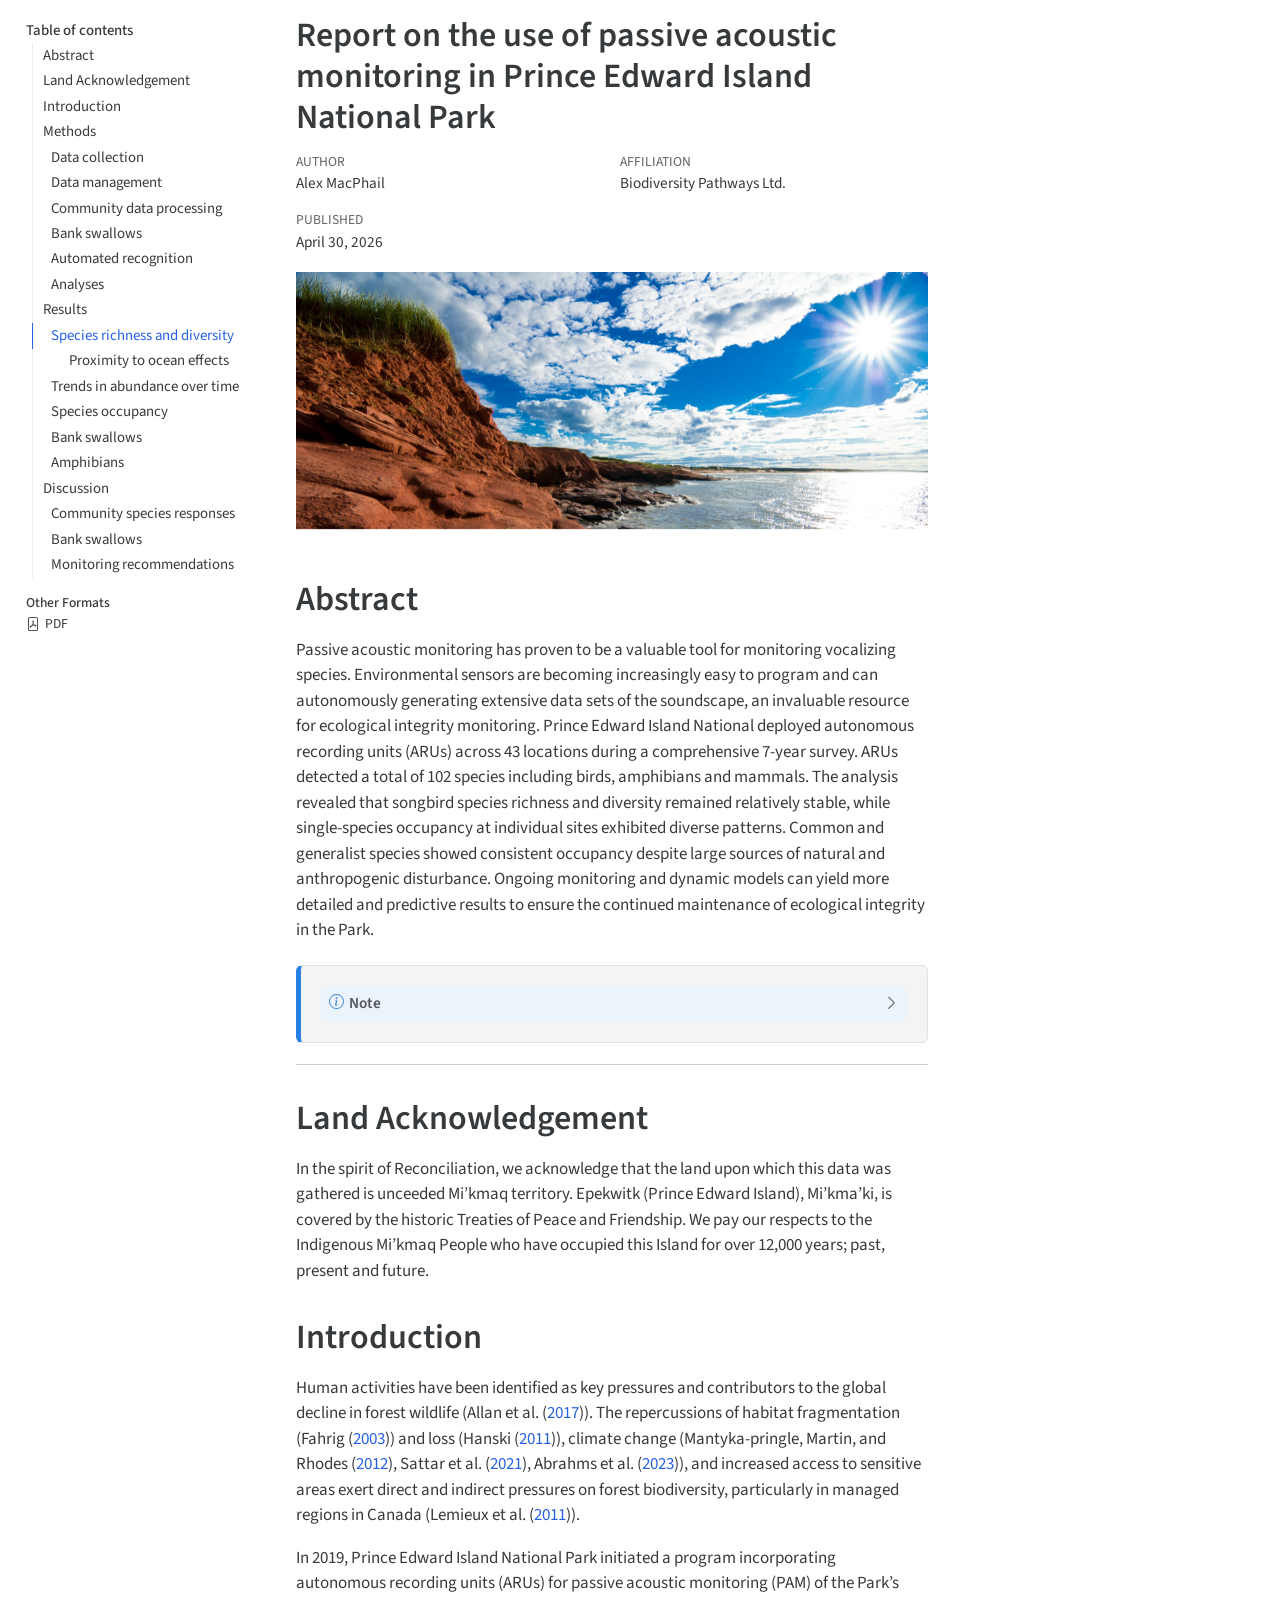
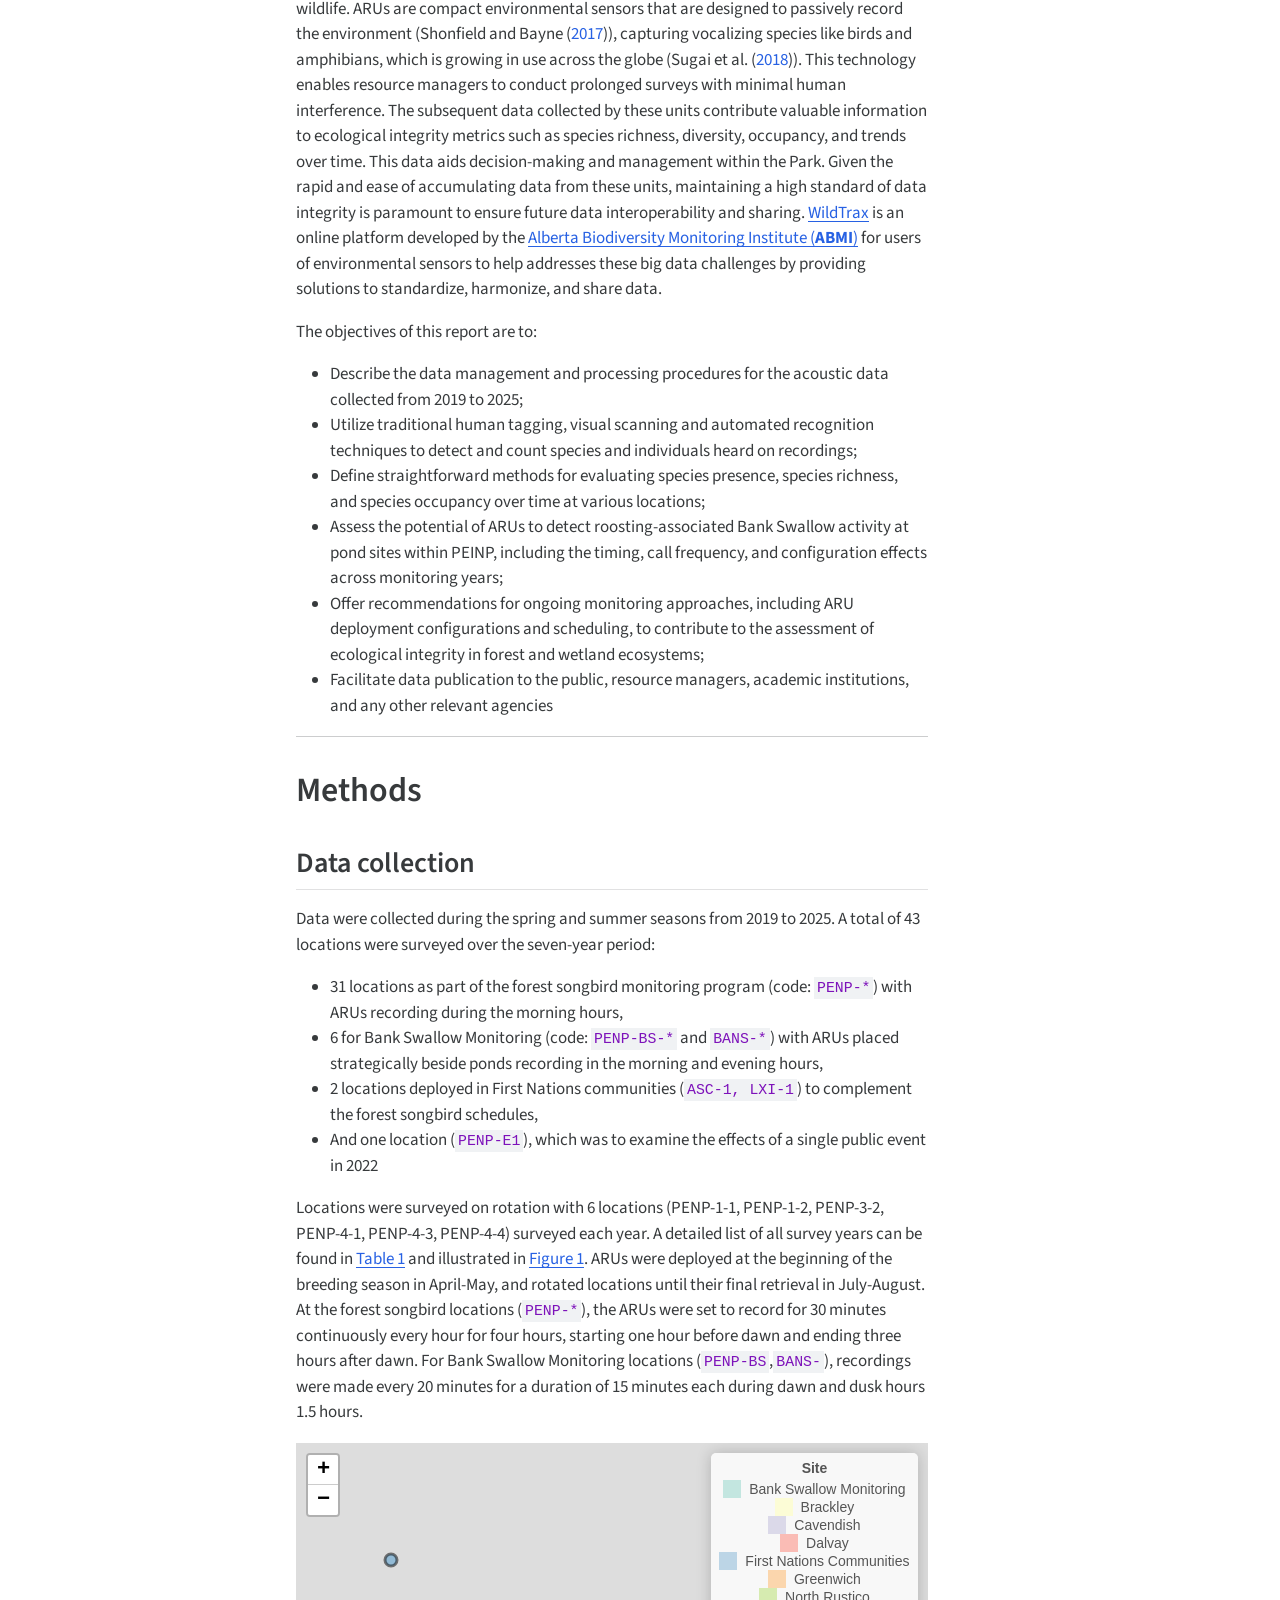
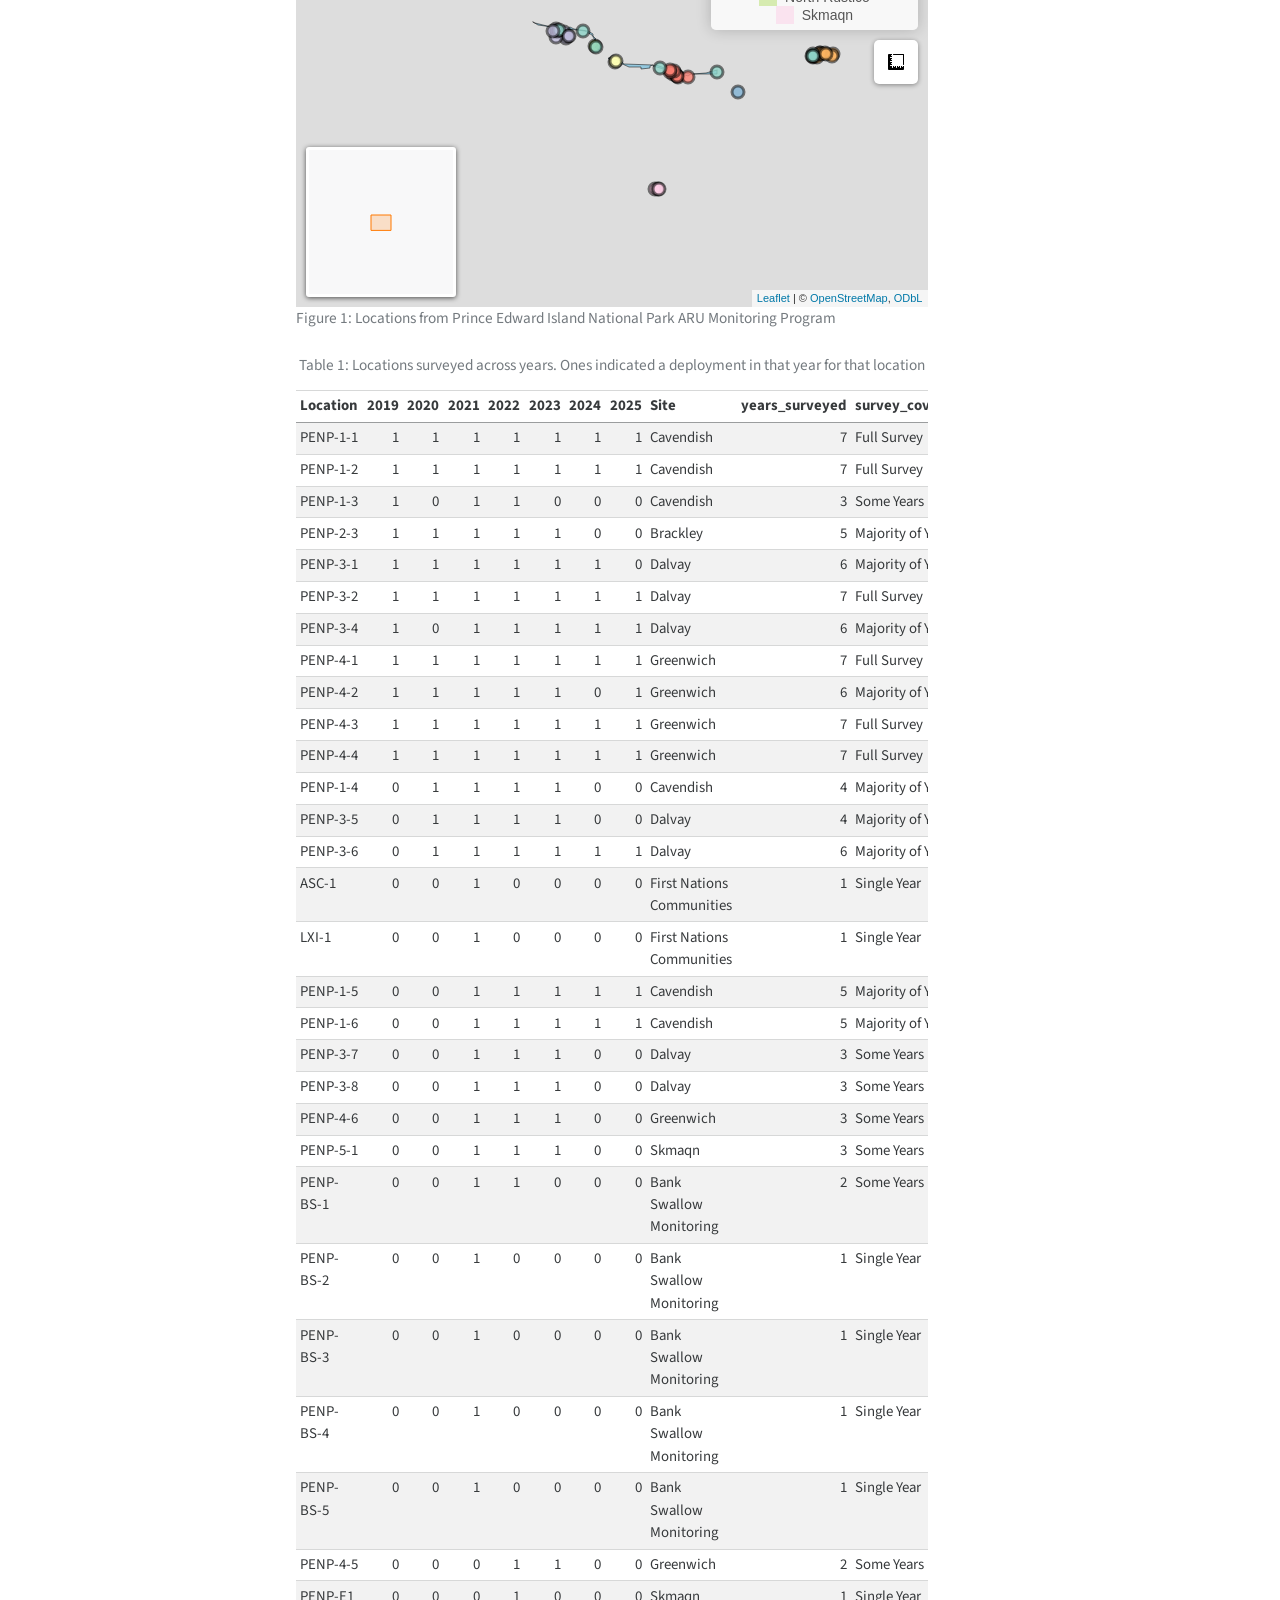
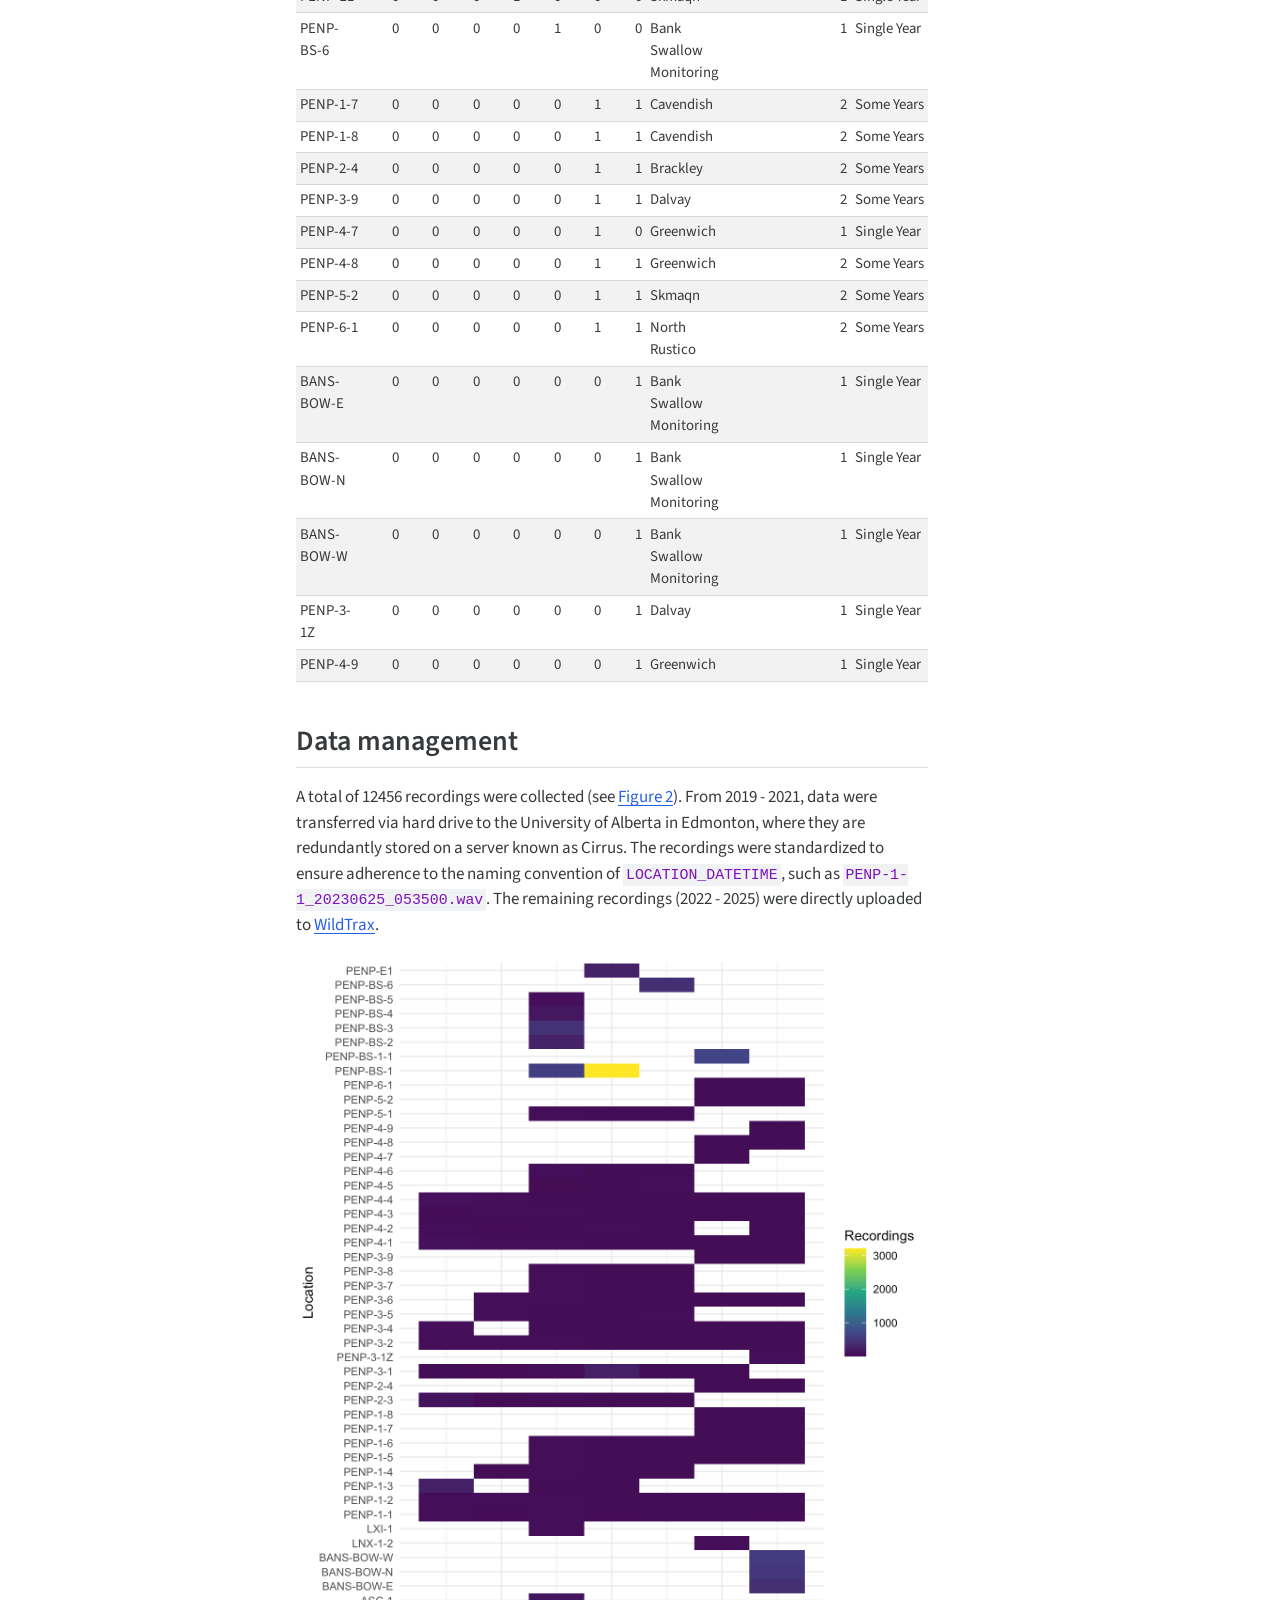
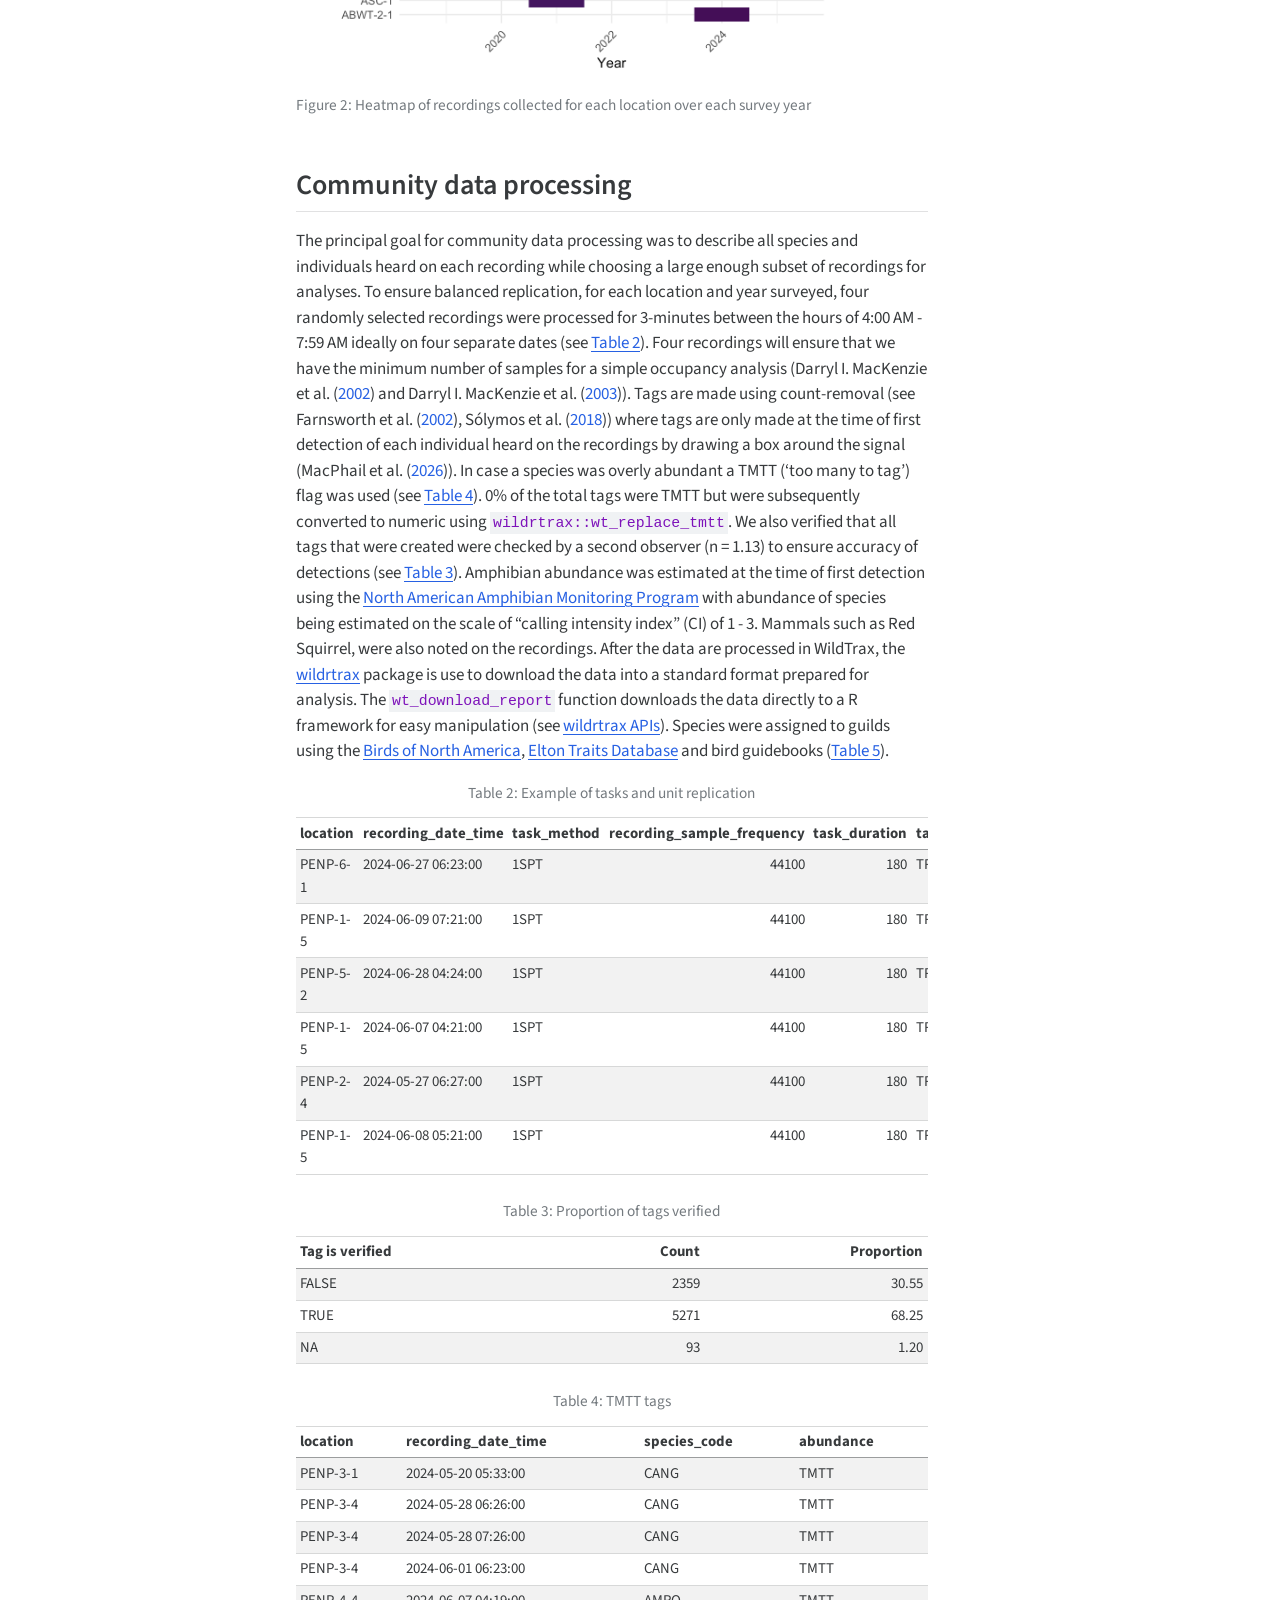
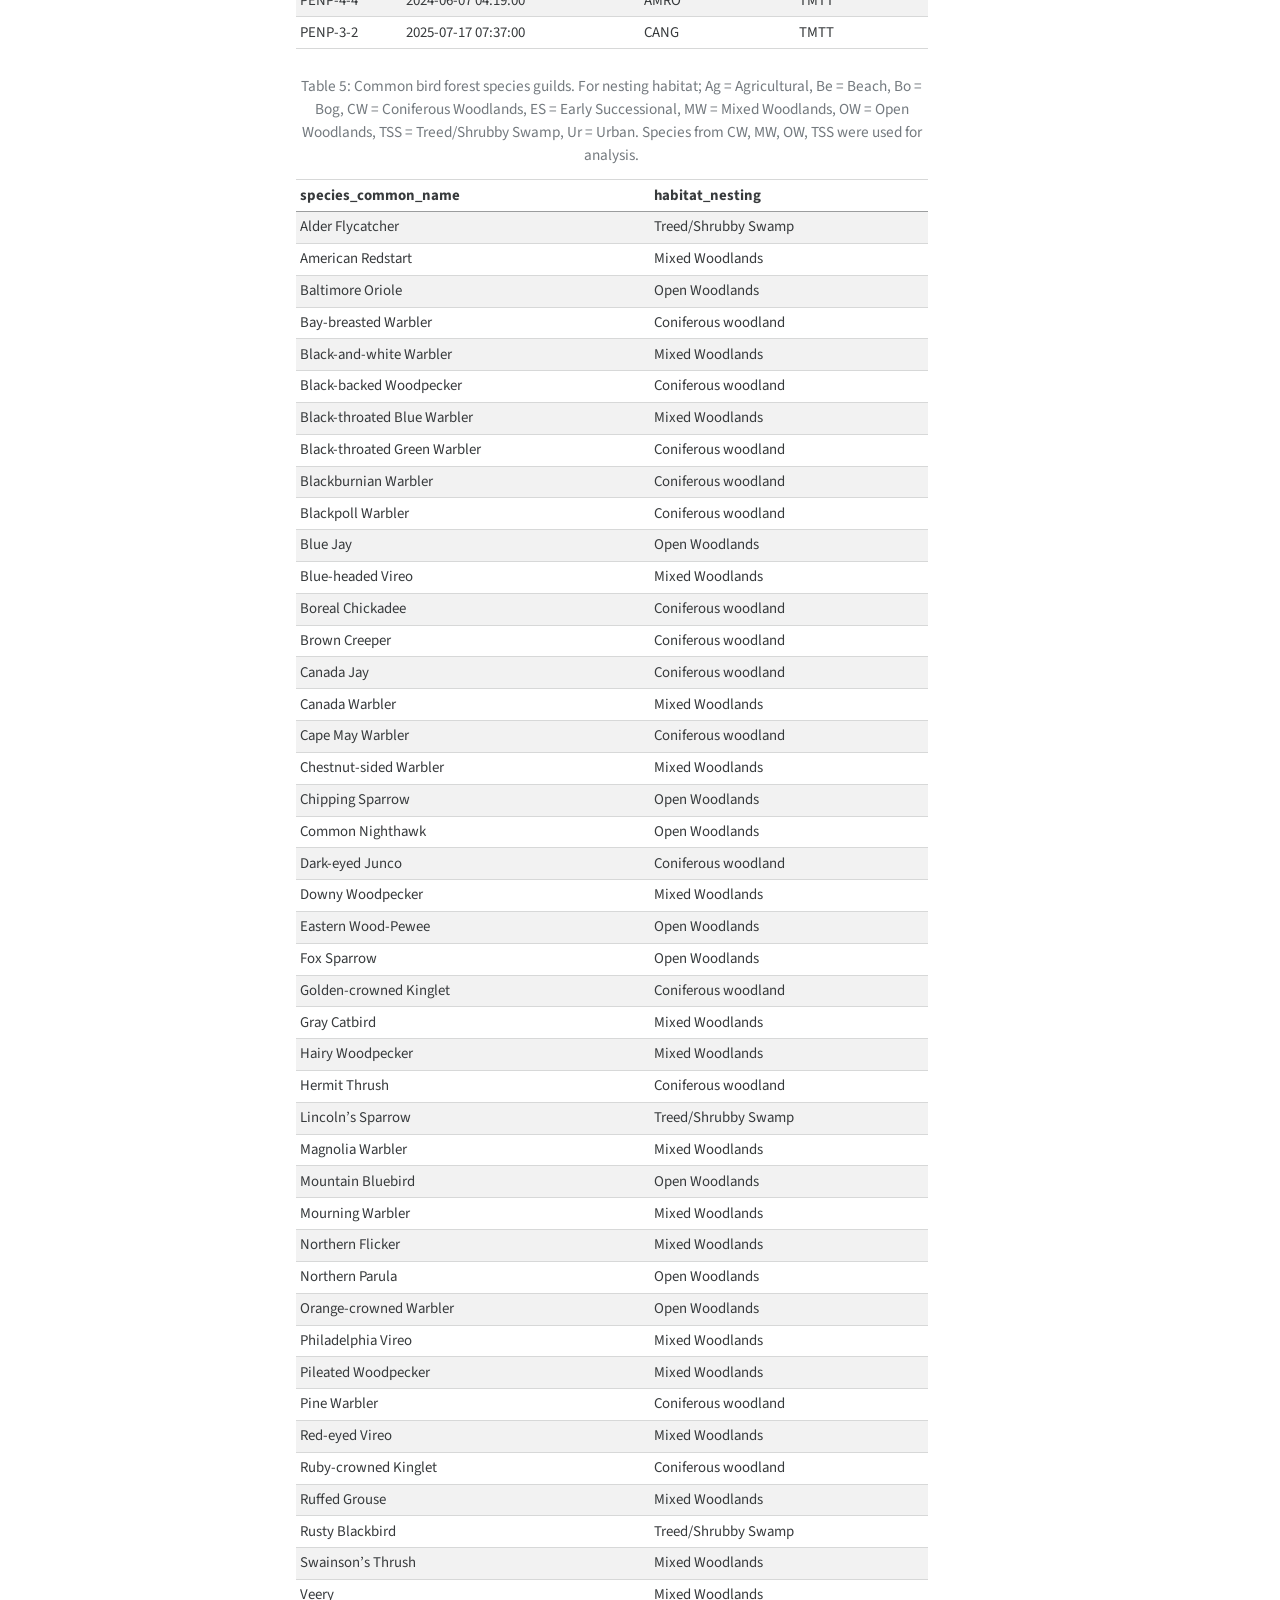
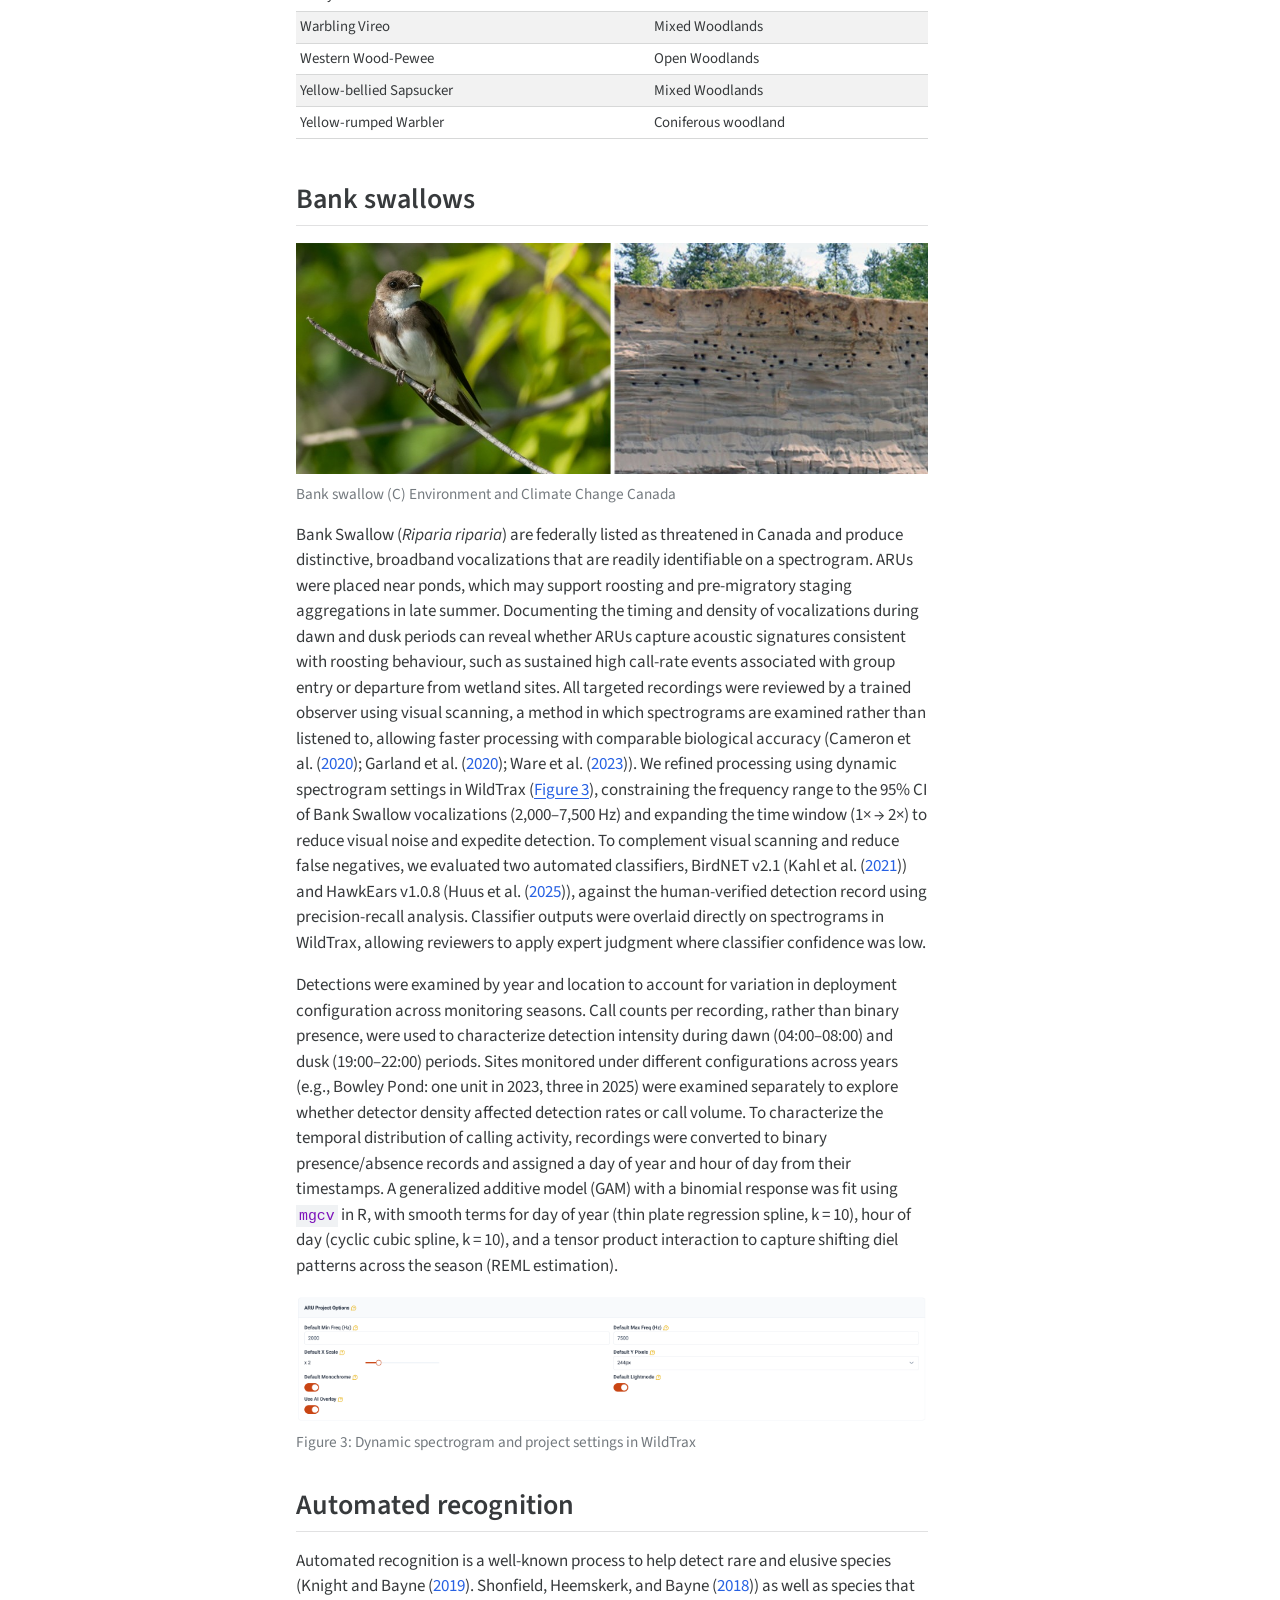
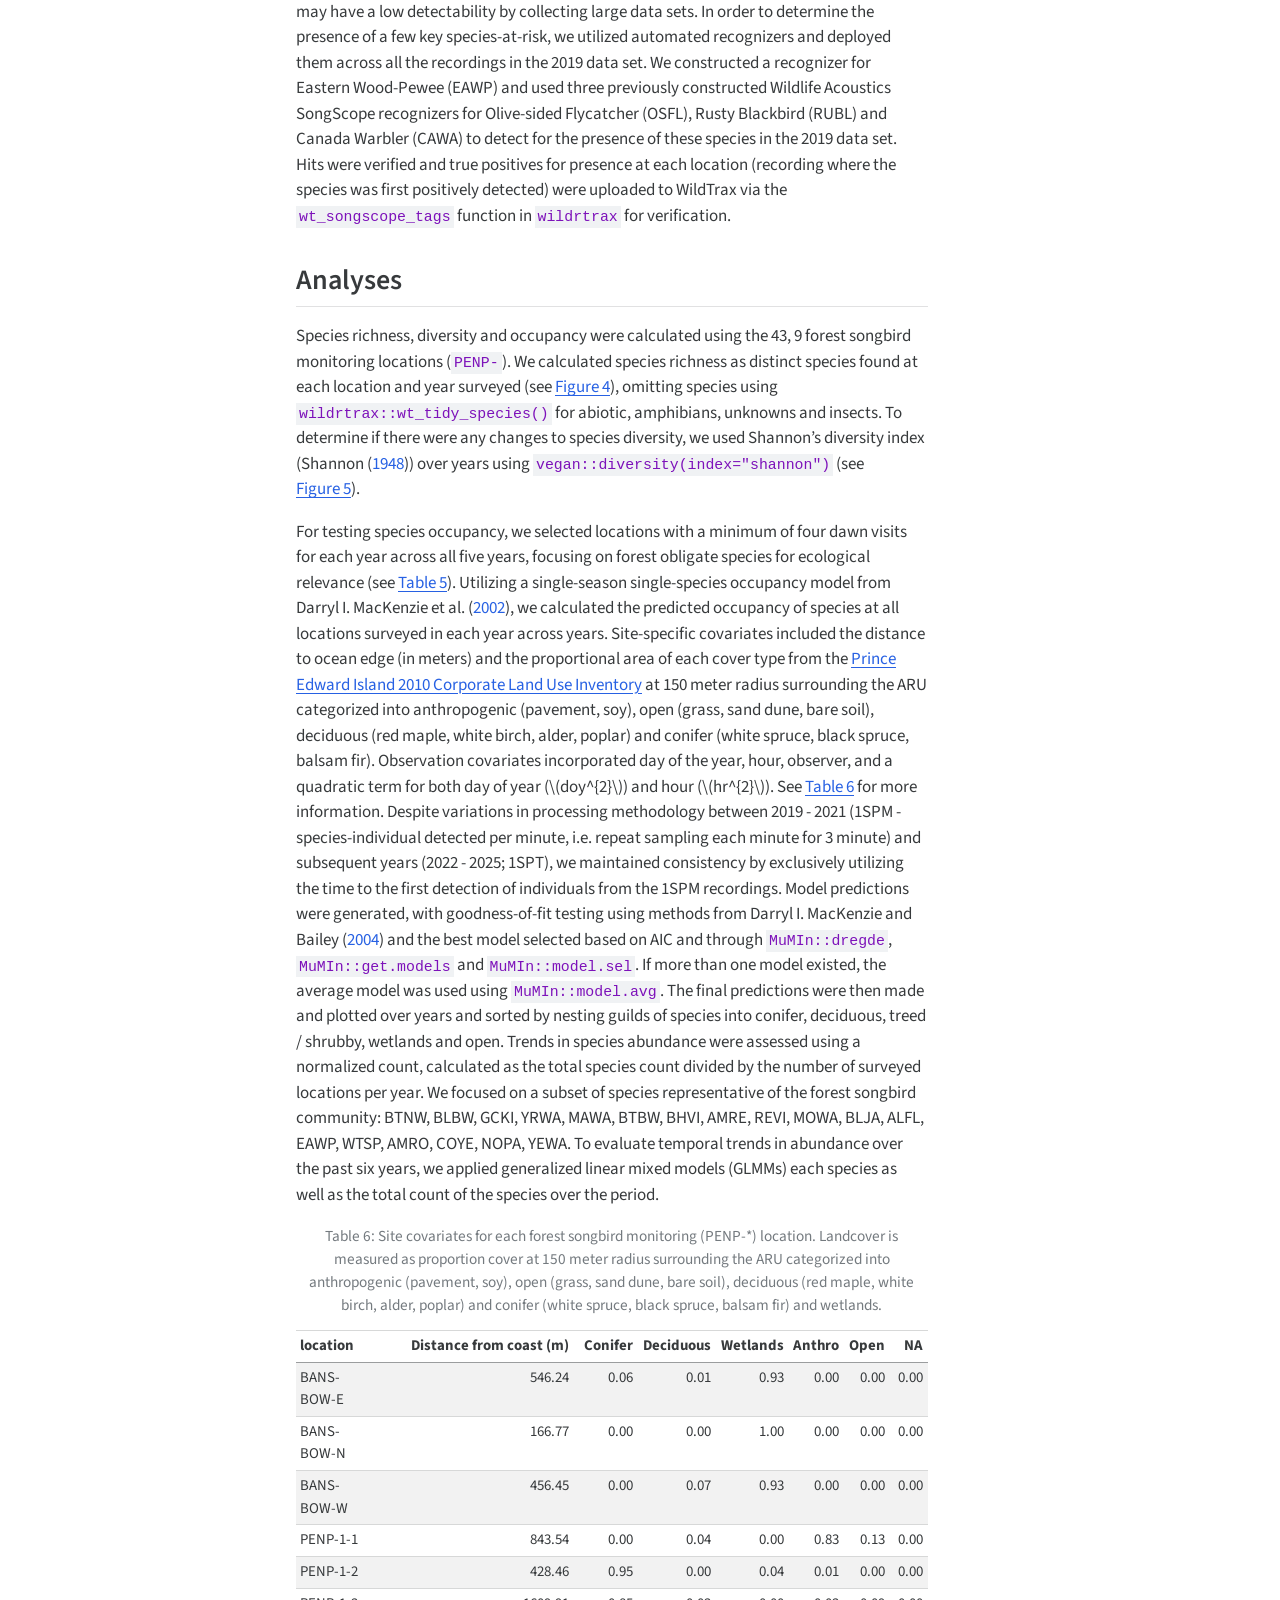
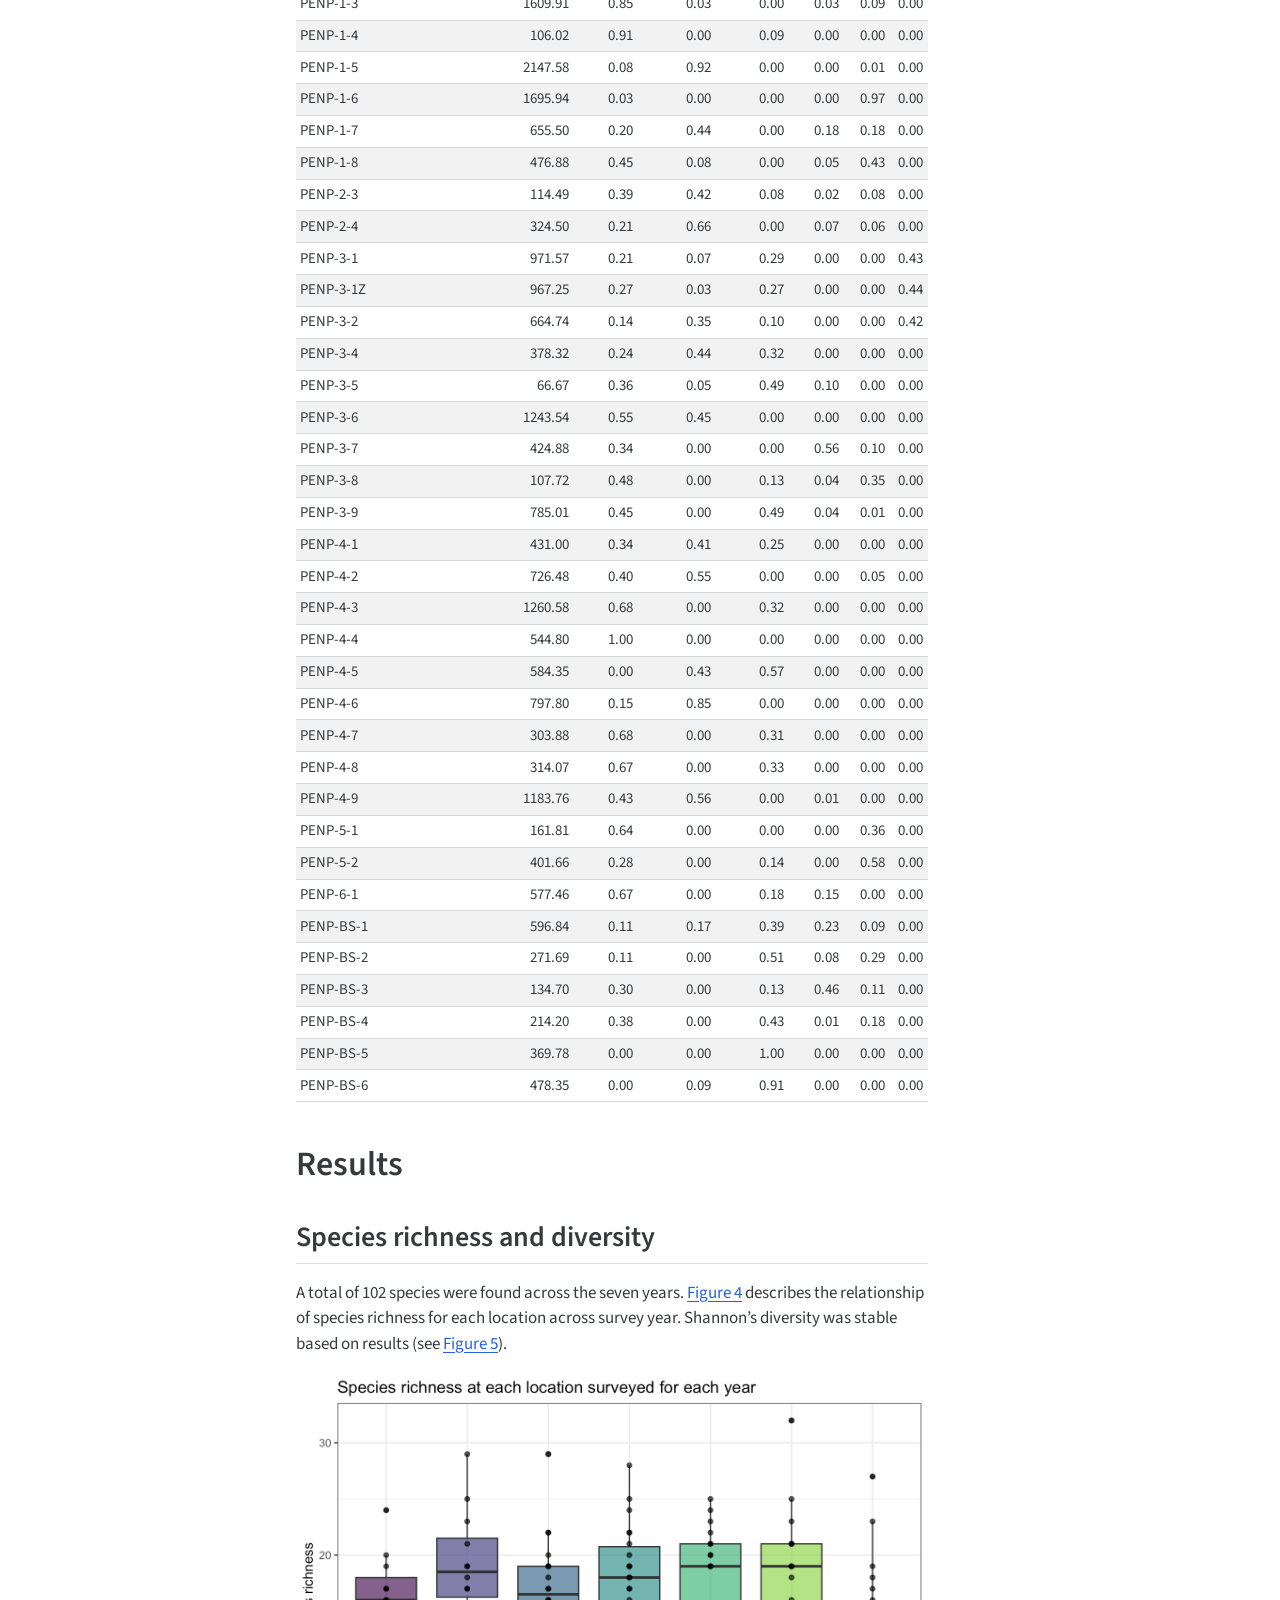
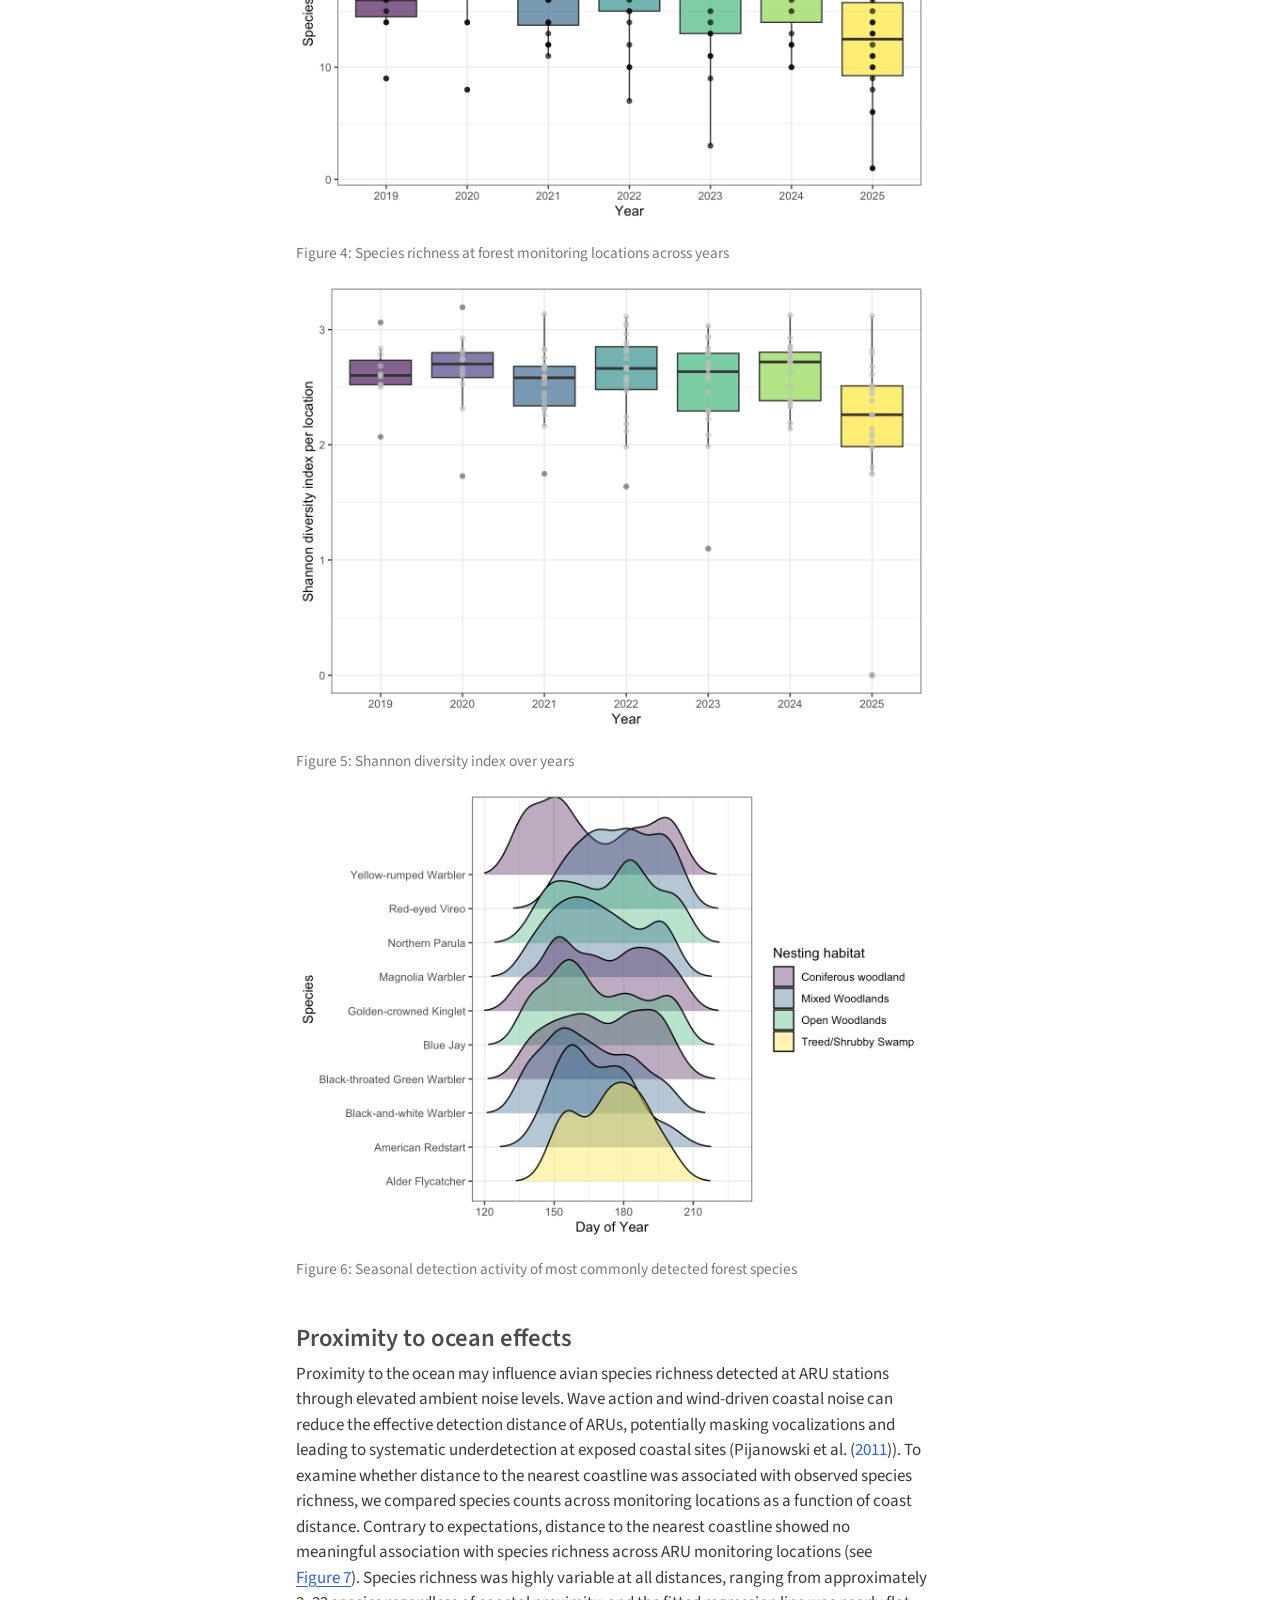
==== commit 99accd48: "Built site for gh-pages" ====
--- a/index.html
+++ b/index.html
@@ -251,8 +251,8 @@
 <div id="fig-aru-monitoring-locations" class="cell-output-display quarto-float quarto-figure quarto-figure-center anchored">
 <figure class="quarto-float quarto-float-fig figure">
 <div aria-describedby="fig-aru-monitoring-locations-caption-0ceaefa1-69ba-4598-a22c-09a6ac19f8ca">
-<div class="leaflet html-widget html-fill-item" id="htmlwidget-63246fa1647fc5945830" style="width:100%;height:464px;"></div>
-<script type="application/json" data-for="htmlwidget-63246fa1647fc5945830">{"x":{"options":{"crs":{"crsClass":"L.CRS.EPSG3857","code":null,"proj4def":null,"projectedBounds":null,"options":{}}},"calls":[{"method":"addTiles","args":["https://{s}.tile.openstreetmap.org/{z}/{x}/{y}.png",null,null,{"minZoom":0,"maxZoom":18,"tileSize":256,"subdomains":"abc","errorTileUrl":"","tms":false,"noWrap":false,"zoomOffset":0,"zoomReverse":false,"opacity":1,"zIndex":1,"detectRetina":false,"attribution":"&copy; <a href=\"https://openstreetmap.org/copyright/\">OpenStreetMap<\/a>,  <a href=\"https://opendatacommons.org/licenses/odbl/\">ODbL<\/a>"}]},{"method":"addPolygons","args":[[[[{"lng":[-63.1380287,-63.1380905,-63.13811620000001,-63.1386973,-63.1393,-63.13962470000001,-63.1400612,-63.1403531,-63.14062860000001,-63.1409791,-63.1412956,-63.1417569,-63.1420119,-63.1421723,-63.14233609999999,-63.1424534,-63.14258580000001,-63.14271249999999,-63.14286699999999,-63.14310769999999,-63.1433127,-63.1434332,-63.1435597,-63.1437269,-63.14401909999999,-63.1441064,-63.1441612,-63.1445443,-63.1446548,-63.14468,-63.14521550000001,-63.14545580000001,-63.14557989999999,-63.14560549999999,-63.1457224,-63.1457484,-63.1458082,-63.1458731,-63.14593799999999,-63.145951,-63.14601580000001,-63.14604180000001,-63.1460727,-63.14607259999999,-63.14608039999999,-63.14608029999999,-63.1451601,-63.1445653,-63.14293129999999,-63.1383305,-63.1316533,-63.124197,-63.1134179,-63.10868079999999,-63.10071980000001,-63.09737919999999,-63.09413099999999,-63.09199030000001,-63.089866,-63.0893248,-63.08722429999999,-63.08564819999999,-63.0855034,-63.08499190000001,-63.08468739999999,-63.0843742,-63.08405469999999,-63.0837316,-63.0831681,-63.08316730000001,-63.08217740000001,-63.08217819999999,-63.07912930000001,-63.0791285,-63.07861339999999,-63.0782152,-63.0782161,-63.0754432,-63.0691883,-63.0691607,-63.0691332,-63.06910560000001,-63.06910440000001,-63.0688301,-63.0685568,-63.0682847,-63.068288,-63.06807079999999,-63.06785480000001,-63.0676402,-63.06452770000001,-63.0653102,-63.06753089999999,-63.067878,-63.0683131,-63.0683316,-63.0683445,-63.06835150000001,-63.06835270000001,-63.0683481,-63.06833769999999,-63.0683255,-63.06830890000001,-63.06828809999999,-63.0682631,-63.0682341,-63.0682014,-63.0681652,-63.0681257,-63.0667351,-63.06658299999999,-63.0654979,-63.0631161,-63.0599479,-63.0590286,-63.0565383,-63.0525283,-63.05086969999999,-63.0503691,-63.0445045,-63.0432251,-63.0415646,-63.0420399,-63.0421549,-63.0423127,-63.0424356,-63.0425897,-63.04271809999999,-63.0428617,-63.0430811,-63.0432155,-63.0432635,-63.0433477,-63.0433986,-63.0434418,-63.0435465,-63.0436358,-63.0437057,-63.04374879999999,-63.0437952,-63.0439617,-63.0442239,-63.0445769,-63.0448147,-63.04493389999999,-63.04510429999999,-63.0452206,-63.0456312,-63.04573199999999,-63.04609300000001,-63.0463064,-63.0463934,-63.0465183,-63.04662109999999,-63.0467668,-63.0468829,-63.04713479999999,-63.0478574,-63.04808039999999,-63.0484156,-63.0489133,-63.04965379999999,-63.0502536,-63.0510195,-63.05205249999999,-63.052262,-63.0524293,-63.05327319999999,-63.0535968,-63.0548655,-63.0554848,-63.0557234,-63.0558637,-63.05656839999999,-63.0566462,-63.05684059999999,-63.05699919999999,-63.05731480000001,-63.05754220000001,-63.0577219,-63.0579334,-63.0580535,-63.0582108,-63.0584613,-63.0589367,-63.0591819,-63.05931869999999,-63.0593622,-63.0594007,-63.0594322,-63.05947930000001,-63.05951229999999,-63.05955259999999,-63.0595983,-63.0596626,-63.0596801,-63.059713,-63.0597818,-63.0598991,-63.0600117,-63.0601917,-63.06028370000001,-63.060629,-63.0607677,-63.0608263,-63.06090829999999,-63.061097,-63.0612351,-63.0613116,-63.0615161,-63.0616117,-63.0617112,-63.06190470000001,-63.0627126,-63.06308860000001,-63.0635377,-63.06499169999999,-63.06624919999999,-63.0665117,-63.0670444,-63.0673262,-63.0676589,-63.0687253,-63.06880609999999,-63.069022,-63.0691692,-63.0692737,-63.06945,-63.06990899999999,-63.07056259999999,-63.07091579999999,-63.07149609999999,-63.0718079,-63.07244429999999,-63.07320519999999,-63.0734891,-63.07369449999999,-63.07425300000001,-63.07455239999999,-63.07479170000001,-63.074991,-63.07520839999999,-63.0755648,-63.0757308,-63.0761459,-63.07667439999999,-63.0769203,-63.0770068,-63.07723119999999,-63.07766710000001,-63.0778395,-63.0780922,-63.0785694,-63.078833,-63.07908440000001,-63.07934479999999,-63.08078379999999,-63.0816038,-63.0816787,-63.08181870000001,-63.08188260000001,-63.08250950000001,-63.0828295,-63.08307559999999,-63.0837899,-63.08403339999999,-63.0846529,-63.0850861,-63.08569799999999,-63.0859397,-63.0862898,-63.08669800000001,-63.0870062,-63.08772459999999,-63.08808429999999,-63.08837089999999,-63.0887936,-63.0890297,-63.0895723,-63.08967269999999,-63.0898666,-63.0899885,-63.0901163,-63.0902123,-63.0902895,-63.0904445,-63.09075069999999,-63.09148070000001,-63.0916971,-63.0918635,-63.0920517,-63.0923625,-63.0929279,-63.0935819,-63.0938299,-63.094081,-63.0948317,-63.0956444,-63.096092,-63.09636039999999,-63.0974138,-63.09789839999999,-63.09895220000001,-63.09927829999999,-63.09936939999999,-63.09948089999999,-63.0997303,-63.09991169999999,-63.1000183,-63.1002868,-63.1005923,-63.1010661,-63.10193539999999,-63.1027733,-63.1037163,-63.10409490000001,-63.10447379999999,-63.1055922,-63.1061416,-63.10628649999999,-63.10641789999999,-63.10660899999999,-63.1067475,-63.1069739,-63.1077562,-63.1080128,-63.1083307,-63.10862179999999,-63.1088861,-63.10983769999999,-63.11051029999999,-63.110535,-63.11057669999999,-63.1105988,-63.11126729999999,-63.1115595,-63.11179490000001,-63.11210619999999,-63.11233490000001,-63.1135843,-63.11418310000001,-63.1146998,-63.1147979,-63.1154451,-63.1161155,-63.1165745,-63.1174345,-63.11777050000001,-63.1186315,-63.1188508,-63.1192254,-63.1197284,-63.12029359999999,-63.1206882,-63.1210499,-63.1213133,-63.12182920000001,-63.1223383,-63.1233833,-63.1240122,-63.1242259,-63.1244659,-63.1246932,-63.1249401,-63.1250424,-63.1250946,-63.1251833,-63.12521950000001,-63.1252548,-63.1252926,-63.1253325,-63.1256777,-63.1257324,-63.125915,-63.1262237,-63.1272234,-63.1284258,-63.1288046,-63.1292685,-63.129476,-63.1300575,-63.1302174,-63.130581,-63.1309043,-63.13107189999999,-63.1319111,-63.13206830000001,-63.13219969999999,-63.1330726,-63.1334758,-63.1339606,-63.13422560000001,-63.13436369999999,-63.13445069999999,-63.1345402,-63.1346922,-63.1348208,-63.1350607,-63.1352017,-63.1353176,-63.1355885,-63.1363423,-63.1366631,-63.1367626,-63.13706610000001,-63.1373158,-63.1373906,-63.13751589999999,-63.1375628,-63.13766039999999,-63.13774309999999,-63.1378856,-63.13797899999999,-63.1380287],"lat":[46.43066820000001,46.43069029999999,46.4306953,46.4307547,46.430831,46.4308682,46.43091130000001,46.4309321,46.4309452,46.4309539,46.4309557,46.4309479,46.4309366,46.4309241,46.43090549999999,46.4308867,46.4308589,46.430825,46.4307744,46.43068400000001,46.43060029999999,46.4305427,46.43047120000001,46.4303682,46.4301611,46.43010449999999,46.4300753,46.4298859,46.4298507,46.4298474,46.42973159999999,46.4297041,46.4296856,46.4296811,46.429627,46.4296179,46.42958549999999,46.42954040000001,46.4294774,46.4294593,46.42939270000001,46.4293567,46.42927029999999,46.4292217,46.4292073,46.4291808,46.4292172,46.4292408,46.42930550000001,46.4264249,46.4252571,46.4240084,46.4222038,46.4201006,46.4165642,46.4150806,46.4136378,46.4092272,46.4094029,46.4082848,46.4081139,46.4048762,46.4045788,46.40443239999999,46.4043552,46.4042971,46.4042585,46.4042397,46.4042238,46.4042375,46.40420959999999,46.4041959,46.4041101,46.4041238,46.40410920000001,46.4040979,46.4040842,46.4039975,46.40379120000001,46.40379019999999,46.4037892,46.40378820000001,46.4038018,46.4037874,46.40376609999999,46.4037382,46.4037246,46.4036973,46.4036657,46.4036299,46.4030767,46.4047925,46.4096607,46.4104217,46.4113961,46.4114441,46.41149300000001,46.41154239999999,46.4115921,46.4116416,46.4116908,46.4117274,46.4117633,46.411798,46.4118314,46.41186329999999,46.4118933,46.4119214,46.4119473,46.4127838,46.4131781,46.41302389999999,46.4132633,46.4135816,46.4136739,46.4125007,46.4106114,46.40982989999999,46.4098915,46.4105716,46.4107199,46.41091249999999,46.41175939999999,46.41193010000001,46.4121269,46.4122674,46.4124332,46.41256509999999,46.4127046,46.412907,46.4130224,46.413058,46.4131121,46.4131527,46.4131957,46.4133135,46.41339420000001,46.4134478,46.4134725,46.4134943,46.4135594,46.4136481,46.41377989999999,46.4138643,46.4139035,46.4139535,46.4139842,46.4140819,46.4141043,46.4141749,46.4142219,46.4142514,46.4143094,46.41434960000001,46.4143997,46.4144272,46.4144707,46.4145834,46.41459800000001,46.4146288,46.4146678,46.41476549999999,46.41480850000001,46.4149204,46.41501539999999,46.4150318,46.41503969999999,46.4150608,46.4150725,46.41516800000001,46.4152084,46.4152211,46.41522370000001,46.4152182,46.41522319999999,46.41524740000001,46.4152614,46.4152823,46.4152939,46.4152998,46.4153025,46.4153001,46.4152926,46.41527339999999,46.4152274,46.4152017,46.41517859999999,46.4151666,46.4151481,46.4151241,46.4150649,46.4150382,46.4150168,46.4150015,46.41498860000001,46.4149872,46.4149899,46.4150066,46.41505230000001,46.4151034,46.41519599999999,46.41523780000001,46.415378,46.4154304,46.4154492,46.4154685,46.415503,46.4155334,46.4155539,46.4156226,46.4156474,46.4156692,46.4157057,46.4158445,46.4159048,46.4159679,46.41614149999999,46.4163049,46.4163341,46.4163774,46.4164113,46.416459,46.4166226,46.4166378,46.41668989999999,46.4167145,46.4167247,46.4167368,46.4167615,46.4168105,46.4168475,46.41692339999999,46.41696820000001,46.417068,46.4171756,46.4172206,46.4172653,46.4174095,46.41747970000001,46.4175309,46.417562,46.4175864,46.4176168,46.41763359999999,46.4176818,46.4177526,46.41778009999999,46.4177842,46.4177827,46.41777159999999,46.4177773,46.4177925,46.4178285,46.417853,46.4178806,46.4179121,46.4181002,46.41821880000001,46.41822499999999,46.4182251,46.4182318,46.41833429999999,46.4183771,46.4184136,46.41855109999999,46.4185933,46.4186807,46.4187379,46.41881349999999,46.4188376,46.41886179999999,46.41887879999999,46.4188812,46.41887209999999,46.4188749,46.41888199999999,46.41890670000001,46.41891630000001,46.4189094,46.4189039,46.4188859,46.41887920000001,46.4188783,46.4188871,46.41890129999999,46.41893959999999,46.4190286,46.41922599999999,46.4192792,46.41931559999999,46.4193506,46.4194002,46.41947769999999,46.41956039999999,46.4195988,46.4196472,46.4198028,46.4199805,46.42007230000001,46.42012279999999,46.4203098,46.420403,46.42064569999999,46.42072470000001,46.4207511,46.4207889,46.4208764,46.4209444,46.4209802,46.42105600000001,46.4211293,46.42122359999999,46.4213814,46.4215388,46.4217111,46.42178500000001,46.4218663,46.42213849999999,46.4222537,46.4222881,46.42232300000001,46.4223781,46.42242299999999,46.42250139999999,46.4227821,46.4228671,46.42296640000001,46.4230519,46.42312440000001,46.4233567,46.42348459999999,46.4234916,46.423511,46.4235164,46.42360559999999,46.4236475,46.4236848,46.4237414,46.4237882,46.4240674,46.4241896,46.4242875,46.4243021,46.4243817,46.4244852,46.42454739999999,46.4246588,46.42470960000001,46.4248583,46.4249007,46.4249828,46.4251088,46.4252293,46.4253333,46.4254134,46.42548619999999,46.425636,46.42579159999999,46.4261464,46.4263382,46.4264168,46.4264974,46.4265563,46.4266111,46.4266252,46.4266275,46.4266263,46.42662929999999,46.42663559999999,46.4266464,46.426668,46.4268821,46.42691229999999,46.4269918,46.42711429999999,46.42746100000001,46.4278231,46.4279504,46.4281127,46.42819179999999,46.4284418,46.42850720000001,46.4286499,46.4287669,46.4288311,46.4292054,46.4292724,46.4293243,46.4296569,46.42979510000001,46.4299712,46.4300546,46.43009319999999,46.43011389999999,46.4301301,46.43014840000001,46.4301602,46.430176,46.4301914,46.43020930000001,46.4302621,46.4304237,46.4304892,46.4305044,46.4305302,46.4305594,46.4305779,46.4306198,46.4306314,46.430649,46.4306572,46.4306567,46.43066169999999,46.43066820000001]}],[{"lng":[-63.47551170000001,-63.47652549999999,-63.4777536,-63.47901899999999,-63.4786418,-63.4786016,-63.4781016,-63.4775838,-63.4771014,-63.47683009999999,-63.4761939,-63.47571629999999,-63.4753001,-63.47508239999999,-63.474887,-63.47454490000001,-63.4743535,-63.47383869999999,-63.47298859999999,-63.4723597,-63.4721261,-63.47207389999999,-63.47203440000001,-63.4720096,-63.4720009,-63.4720086,-63.4720324,-63.47207109999999,-63.4721225,-63.4724979,-63.4728016,-63.4728922,-63.4729793,-63.47302639999999,-63.47306649999999,-63.4730891,-63.4731029,-63.4731073,-63.4731021,-63.47308,-63.4730517,-63.47299210000001,-63.47291759999999,-63.4728295,-63.4727297,-63.47261990000001,-63.4725023,-63.4723791,-63.4722526,-63.4721254,-63.4719997,-63.4718048,-63.4716006,-63.47138829999999,-63.47116930000001,-63.4709447,-63.47071589999999,-63.47048419999999,-63.47047250000001,-63.47044659999999,-63.4704072,-63.4703557,-63.47029369999999,-63.47022319999999,-63.47014650000001,-63.470066,-63.47002029999999,-63.4699731,-63.4699177,-63.4698909,-63.4697967,-63.46966519999999,-63.4696028,-63.4695483,-63.46950580000001,-63.4694771,-63.46946329999999,-63.46946500000001,-63.46949159999999,-63.46948679999999,-63.4694683,-63.4694375,-63.46939699999999,-63.4693499,-63.4693001,-63.46908,-63.46823239999999,-63.4674376,-63.4673589,-63.4672711,-63.46718389999999,-63.4670995,-63.4670203,-63.4669482,-63.4668852,-63.4667731,-63.4667025,-63.4666225,-63.46653449999999,-63.4664402,-63.4663412,-63.46623930000001,-63.46605390000001,-63.4658684,-63.46568379999999,-63.46550089999999,-63.4653206,-63.4649437,-63.4645707,-63.46420199999999,-63.46383809999999,-63.46347919999999,-63.46311710000001,-63.46276049999999,-63.4627331,-63.4627159,-63.462709,-63.4627236,-63.4627266,-63.4627217,-63.4627089,-63.4626858,-63.4626479,-63.4626278,-63.46259790000001,-63.4625593,-63.46251319999999,-63.46246110000001,-63.46228129999999,-63.46209640000001,-63.4619075,-63.461716,-63.4615476,-63.4614282,-63.4612395,-63.4611573,-63.4610794,-63.461008,-63.4609452,-63.46089300000001,-63.46085269999999,-63.4608257,-63.46079940000001,-63.4607701,-63.4607264,-63.46067089999999,-63.4606065,-63.4605373,-63.4604672,-63.4604,-63.46034590000001,-63.4602951,-63.4602482,-63.4602058,-63.46014229999999,-63.4600841,-63.4600312,-63.45998409999999,-63.4599476,-63.4599235,-63.4599122,-63.459914,-63.45993619999999,-63.4599299,-63.4599102,-63.4598779,-63.45983439999999,-63.4597849,-63.45967700000001,-63.4595391,-63.4594572,-63.45928920000001,-63.4590985,-63.4589064,-63.458778,-63.4586496,-63.45852779999999,-63.4584085,-63.4583127,-63.45812420000001,-63.45803180000001,-63.457926,-63.45782810000001,-63.4577397,-63.45766219999999,-63.45753689999999,-63.4574649,-63.4573822,-63.4572904,-63.4571915,-63.45714090000001,-63.45698580000001,-63.4568723,-63.45680119999999,-63.4567685,-63.4567048,-63.45664420000001,-63.4565261,-63.45646889999999,-63.4564013,-63.45634529999999,-63.45630319999999,-63.4562769,-63.45626770000001,-63.4562859,-63.45627899999999,-63.4562555,-63.45621609999999,-63.45616209999999,-63.4560956,-63.4560182,-63.4559365,-63.4558513,-63.455763,-63.45567630000001,-63.4555877,-63.4554979,-63.45540750000001,-63.45528319999999,-63.4551605,-63.4550412,-63.45492669999999,-63.45481840000001,-63.45461229999999,-63.4544991,-63.4543794,-63.45425479999999,-63.45412649999999,-63.4539961,-63.45390680000001,-63.45363870000001,-63.45351299999999,-63.4533998,-63.4532606,-63.4530887,-63.45288619999999,-63.452789,-63.4527016,-63.4526253,-63.4525615,-63.4525117,-63.45244509999999,-63.45239849999999,-63.4523383,-63.452266,-63.45218349999999,-63.4520413,-63.4519238,-63.4517149,-63.45159739999999,-63.45147840000001,-63.4513591,-63.45124089999999,-63.4509974,-63.4508677,-63.45073679999999,-63.4506057,-63.45047570000001,-63.4503549,-63.45023750000001,-63.4501249,-63.45001800000001,-63.4499182,-63.44972670000001,-63.44961900000001,-63.44950429999999,-63.4493835,-63.4492576,-63.4491278,-63.4489704,-63.4488112,-63.44865110000001,-63.4484914,-63.4482121,-63.44808979999999,-63.44796779999999,-63.44784780000001,-63.4477314,-63.44757190000001,-63.4474153,-63.4472619,-63.4469713,-63.4468274,-63.44668029999999,-63.44653039999999,-63.4458446,-63.4450185,-63.44460229999999,-63.4421411,-63.4410745,-63.44094870000001,-63.4408207,-63.4406918,-63.4403386,-63.44011270000001,-63.43988650000001,-63.4396607,-63.4395103,-63.4393626,-63.43921880000001,-63.43908019999999,-63.438948,-63.43882339999999,-63.43860489999999,-63.43849369999999,-63.4383752,-63.4382507,-63.4381217,-63.4379897,-63.4378562,-63.4377037,-63.43755299999999,-63.43740589999999,-63.43726400000001,-63.43712899999999,-63.43684560000001,-63.43668030000001,-63.43650760000001,-63.43632880000001,-63.436145,-63.4359577,-63.43569650000001,-63.4354344,-63.43517179999999,-63.4349088,-63.4348063,-63.43470419999999,-63.4346028,-63.4345027,-63.4343356,-63.43425430000001,-63.4339865,-63.43380029999999,-63.4334345,-63.4332928,-63.43316,-63.43303709999999,-63.432925,-63.4327284,-63.43262039999999,-63.4325017,-63.4323732,-63.432236,-63.4321205,-63.4319982,-63.43187159999999,-63.4317434,-63.4316161,-63.4314924,-63.4313747,-63.4312655,-63.4310324,-63.4308873,-63.430733,-63.43057090000001,-63.4304024,-63.4302291,-63.43005239999999,-63.429874,-63.42969549999999,-63.42949999999999,-63.4293068,-63.42911699999999,-63.4289314,-63.42875110000001,-63.42857710000001,-63.42841019999999,-63.4281281,-63.4279969,-63.42785910000001,-63.42771579999999,-63.42756840000001,-63.4274183,-63.42726689999999,-63.4271156,-63.4269895,-63.42686639999999,-63.42674779999999,-63.426535,-63.4264291,-63.42631909999999,-63.42620679999999,-63.4260915,-63.42597780000001,-63.4258678,-63.4257637,-63.4256676,-63.4255813,-63.4255065,-63.42544469999999,-63.4253513,-63.4252911,-63.4252179,-63.4251333,-63.42503919999999,-63.4249378,-63.4248314,-63.42472220000001,-63.4246129,-63.4244698,-63.4237549,-63.423467,-63.42302960000001,-63.422476,-63.4222473,-63.4221336,-63.4220707,-63.4220117,-63.4219582,-63.4219119,-63.421821,-63.4217595,-63.4216902,-63.42161399999999,-63.42153179999999,-63.4214468,-63.42135939999999,-63.4212698,-63.4211786,-63.4211189,-63.4210584,-63.420998,-63.42093809999999,-63.42087530000001,-63.42081969999999,-63.42077449999999,-63.4207425,-63.4207258,-63.42072529999999,-63.4207411,-63.42077219999999,-63.42081659999999,-63.4208718,-63.4210261,-63.42111269999999,-63.4211917,-63.4212614,-63.42131999999999,-63.4213662,-63.4213987,-63.4214169,-63.42142029999999,-63.421415,-63.4213949,-63.42138,-63.4213671,-63.4213433,-63.4213069,-63.4212295,-63.4210089,-63.420828,-63.4204652,-63.4202581,-63.41999200000001,-63.4198744,-63.4198159,-63.41974339999999,-63.41967340000001,-63.4196068,-63.4195447,-63.4194903,-63.4194424,-63.41940159999999,-63.41936879999999,-63.4193325,-63.4192665,-63.41922080000001,-63.4191624,-63.41906780000001,-63.4190491,-63.4190231,-63.41902099999999,-63.4190321,-63.4190553,-63.41908789999999,-63.41912649999999,-63.4191669,-63.4192657,-63.41936519999999,-63.41946340000001,-63.4195582,-63.4196477,-63.4198586,-63.42006190000001,-63.4202569,-63.4204429,-63.4205035,-63.4205528,-63.4205896,-63.4206128,-63.4206294,-63.4206582,-63.42072649999999,-63.4207923,-63.42083659999999,-63.4208868,-63.4209329,-63.42103760000001,-63.4211488,-63.42126589999999,-63.42134770000001,-63.42146289999999,-63.4215268,-63.42160089999999,-63.4216522,-63.4217001,-63.42174119999999,-63.42178919999999,-63.42182699999999,-63.42188539999999,-63.42191279999999,-63.4220123,-63.42206040000001,-63.4221016,-63.42221139999999,-63.4222699,-63.42232139999999,-63.42239370000001,-63.42244179999999,-63.4224829,-63.4225966,-63.4226653,-63.4227376,-63.422796,-63.42284769999999,-63.4228716,-63.4229266,-63.4229956,-63.4230749,-63.42325040000001,-63.4233571,-63.4234157,-63.4234708,-63.42354289999999,-63.4236496,-63.4237148,-63.42376969999999,-63.42380749999999,-63.4238693,-63.4239209,-63.4240238,-63.424151,-63.42419220000001,-63.424271,-63.42434299999999,-63.4244698,-63.4245349,-63.4245518,-63.42458229999999,-63.42466809999999,-63.42471249999999,-63.4247537,-63.4248051,-63.42486699999999,-63.425049,-63.4251521,-63.42522409999999,-63.4252859,-63.42532000000001,-63.4253645,-63.4254399,-63.4255186,-63.4256519,-63.425707,-63.4257619,-63.4257789,-63.4257889,-63.42584340000001,-63.4258912,-63.42596280000001,-63.42596580000001,-63.4259792,-63.42598530000001,-63.4260022,-63.4260329,-63.42604979999999,-63.4260657,-63.42609969999999,-63.42610910000001,-63.42609839999999,-63.4260739,-63.42607710000001,-63.42610429999999,-63.4261351,-63.4261521,-63.4261649,-63.42618179999999,-63.42618109999999,-63.4261699,-63.42614880000001,-63.4261174,-63.4260892,-63.42608539999999,-63.4260714,-63.4260296,-63.4259496,-63.425894,-63.425842,-63.4257796,-63.4257104,-63.42556870000001,-63.4254858,-63.4254237,-63.4253273,-63.4252516,-63.4251622,-63.42509,-63.4249871,-63.4249183,-63.4248601,-63.4247913,-63.42471209999999,-63.4245775,-63.4245052,-63.4244259,-63.42432249999999,-63.42424320000001,-63.4241534,-63.4240118,-63.4238356,-63.423694,-63.42359380000001,-63.423511,-63.42315569999999,-63.4229037,-63.4227382,-63.42266240000001,-63.4226177,-63.42261439999999,-63.42266300000001,-63.42282179999999,-63.4230738,-63.4234879,-63.4235327,-63.423619,-63.4237261,-63.4239509,-63.4240373,-63.42410289999999,-63.4242031,-63.4244689,-63.42464150000001,-63.4247828,-63.4248171,-63.4249064,-63.4250307,-63.42512050000001,-63.42517909999999,-63.42523389999999,-63.4252682,-63.42531640000001,-63.4253715,-63.42549569999999,-63.42558219999999,-63.4256411,-63.42566549999999,-63.4257007,-63.425701,-63.4256875,-63.4256671,-63.4255264,-63.4253237,-63.4252103,-63.42482859999999,-63.424746,-63.4246531,-63.4245464,-63.4244466,-63.4243605,-63.4242332,-63.424192,-63.42412659999999,-63.42402999999999,-63.4239508,-63.4237615,-63.4236823,-63.42358589999999,-63.42346529999999,-63.4233272,-63.423227,-63.4231096,-63.4228025,-63.4226988,-63.42259509999999,-63.42233940000001,-63.4222012,-63.422063,-63.4218938,-63.4215728,-63.4214175,-63.42125549999999,-63.42100019999999,-63.42088649999999,-63.4207384,-63.4206523,-63.4205905,-63.4205701,-63.4205704,-63.4206091,-63.42062009999999,-63.42062419999999,-63.4206211,-63.42060069999999,-63.4205457,-63.42030159999999,-63.420133,-63.4198022,-63.4196643,-63.4196057,-63.4194951,-63.41938089999999,-63.4192772,-63.4191495,-63.4190148,-63.4188907,-63.4187427,-63.41856689999999,-63.41844270000001,-63.41834249999999,-63.41821469999999,-63.4181111,-63.4180216,-63.4179115,-63.41778790000001,-63.41755759999999,-63.41749910000001,-63.4173598,-63.4173005,-63.41718950000001,-63.4170603,-63.416926,-63.416789,-63.41649719999999,-63.4164716,-63.41637379999999,-63.41624819999999,-63.41616879999999,-63.41611750000001,-63.4160738,-63.4159785,-63.4158961,-63.4156899,-63.4156512,-63.41555039999999,-63.4154728,-63.4154002,-63.4153403,-63.41528030000001,-63.4152358,-63.41502559999999,-63.414893,-63.4146826,-63.41441529999999,-63.4142453,-63.4138197,-63.41353549999999,-63.41281290000001,-63.4125806,-63.41036680000001,-63.40903049999999,-63.4083129,-63.4082532,-63.4082352,-63.4058971,-63.4042791,-63.4026681,-63.40025139999999,-63.3984272,-63.39741,-63.3957779,-63.39432069999999,-63.3942114,-63.39269160000001,-63.3910141,-63.39099899999999,-63.39003759999999,-63.38976470000001,-63.3881003,-63.38784909999999,-63.3850485,-63.3849068,-63.38481869999999,-63.3837839,-63.3837379,-63.3825546,-63.3820685,-63.3818802,-63.38129909999999,-63.3811811,-63.3803334,-63.3803403,-63.37930360000001,-63.37895769999999,-63.37886390000001,-63.37881099999999,-63.3785502,-63.3786117,-63.3795483,-63.3796117,-63.38022309999999,-63.3803984,-63.38049230000001,-63.3810884,-63.3813638,-63.3807485,-63.3797554,-63.379706,-63.37937110000001,-63.379002,-63.3781396,-63.3756969,-63.37412639999999,-63.37242329999999,-63.3675664,-63.36588009999999,-63.3641113,-63.363075,-63.36276520000001,-63.36216169999999,-63.3573113,-63.35154730000001,-63.3493185,-63.3459831,-63.3443355,-63.34419430000001,-63.3436604,-63.34188260000001,-63.3346255,-63.32802,-63.32800949999999,-63.3247274,-63.320351,-63.31687709999999,-63.3158818,-63.31490890000001,-63.31363309999999,-63.30981869999999,-63.30794160000001,-63.3074078,-63.30700700000001,-63.3066666,-63.3060914,-63.30607509999999,-63.3059168,-63.3050263,-63.30449460000001,-63.3044908,-63.3018675,-63.3018191,-63.30173439999999,-63.3014311,-63.30135980000001,-63.30135459999999,-63.3012996,-63.30111119999999,-63.30483719999999,-63.3048754,-63.3048957,-63.30088909999999,-63.2972462,-63.295294,-63.295465,-63.29490989999999,-63.29486989999999,-63.2932664,-63.2931896,-63.2928665,-63.2928017,-63.29275879999999,-63.29142969999999,-63.29154269999999,-63.2917642,-63.2919256,-63.29240840000001,-63.29290319999999,-63.2932066,-63.29368719999999,-63.29418069999999,-63.2942274,-63.2942794,-63.2943671,-63.2944197,-63.2956594,-63.2957374,-63.2958399,-63.29618230000001,-63.29648169999999,-63.29688619999999,-63.2973065,-63.29772909999999,-63.2983262,-63.298428,-63.29848799999999,-63.2985497,-63.2986131,-63.29877750000001,-63.2989277,-63.2990372,-63.29906579999999,-63.2990791,-63.299081,-63.2991018,-63.29913509999999,-63.29916480000001,-63.29920019999999,-63.2992424,-63.2992675,-63.2994789,-63.2996026,-63.2997215,-63.2997505,-63.29976689999999,-63.2997985,-63.29983599999999,-63.29989569999999,-63.2999309,-63.29992850000001,-63.2999121,-63.2998759,-63.29982020000001,-63.29976259999999,-63.29969810000001,-63.299653,-63.29961239999999,-63.29953820000001,-63.2994943,-63.29947199999999,-63.2994576,-63.2994516,-63.2994563,-63.29944940000001,-63.2994342,-63.2994111,-63.29929209999999,-63.2992041,-63.2989592,-63.2986749,-63.2985334,-63.2984574,-63.29830159999999,-63.2982337,-63.2981943,-63.2981492,-63.29812829999999,-63.2981047,-63.2980932,-63.2980919,-63.2980975,-63.29814419999999,-63.2981734,-63.2981967,-63.2982227,-63.29822819999999,-63.2982254,-63.298216,-63.2981787,-63.29816349999999,-63.2981549,-63.2981529,-63.2981598,-63.2981819,-63.29822470000001,-63.2982664,-63.29829340000001,-63.29830279999999,-63.2982881,-63.2982698,-63.2982568,-63.29820460000001,-63.2981981,-63.2981999,-63.2982068,-63.29822110000001,-63.29824189999999,-63.29829849999999,-63.2983244,-63.29834429999999,-63.29836210000001,-63.2983688,-63.29838100000001,-63.298402,-63.2984325,-63.2984617,-63.29849290000001,-63.2985043,-63.2984932,-63.2984853,-63.29847329999999,-63.2984583,-63.2984294,-63.29841929999999,-63.2984143,-63.2984221,-63.2985611,-63.2985728,-63.29858979999999,-63.2986148,-63.29864509999999,-63.2987207,-63.2987626,-63.2988011,-63.2988343,-63.2989662,-63.29927499999999,-63.29938449999999,-63.29999110000001,-63.300254,-63.30050569999999,-63.3005803,-63.30072689999999,-63.30078439999999,-63.3008239,-63.30085620000001,-63.30090939999999,-63.3009545,-63.3010051,-63.30102729999999,-63.3010366,-63.30104359999999,-63.30106789999999,-63.301099,-63.30118520000001,-63.3012396,-63.3012464,-63.30124679999999,-63.3012408,-63.3012135,-63.30120470000001,-63.3012021,-63.30120590000001,-63.30122239999999,-63.3012454,-63.3012828,-63.3013624,-63.3014403,-63.30146939999999,-63.3015595,-63.3017676,-63.30187439999999,-63.3020054,-63.3020441,-63.3020716,-63.3020958,-63.30217090000001,-63.3022303,-63.30228349999999,-63.3023585,-63.3024281,-63.3024472,-63.30245249999999,-63.30245040000001,-63.30245629999999,-63.3024733,-63.3025021,-63.30251699999999,-63.3025444,-63.3030148,-63.3030633,-63.3031022,-63.3031658,-63.3032327,-63.3033021,-63.30340219999999,-63.30344909999999,-63.30351699999999,-63.3036262,-63.3037091,-63.30375249999999,-63.30393,-63.3041615,-63.30421800000001,-63.3042608,-63.30438909999999,-63.30461629999999,-63.3047179,-63.304834,-63.3049262,-63.305098,-63.3051772,-63.30524439999999,-63.3053029,-63.3053683,-63.30540389999999,-63.3054474,-63.3054557,-63.30545240000001,-63.3054466,-63.305438,-63.30542089999999,-63.3053933,-63.3053736,-63.3053507,-63.30490779999999,-63.30483609999999,-63.3047389,-63.30466620000001,-63.3044172,-63.303984,-63.303855,-63.3037471,-63.30367270000001,-63.3035901,-63.3035267,-63.30349940000001,-63.3034657,-63.303454,-63.3034431,-63.3034474,-63.30347439999999,-63.3034809,-63.30347699999999,-63.30346040000001,-63.3034439,-63.3034332,-63.3034186,-63.3033972,-63.3033709,-63.30331829999999,-63.30330170000001,-63.3032926,-63.30329279999999,-63.3033094,-63.3033563,-63.3034335,-63.30357799999999,-63.3036114,-63.30361629999999,-63.3036156,-63.3036079,-63.30359439999999,-63.30358580000001,-63.30357749999999,-63.3035771,-63.30363320000001,-63.30370829999999,-63.3038093,-63.3041813,-63.3043805,-63.3045394,-63.3046227,-63.304737,-63.3053177,-63.3054357,-63.3055187,-63.30559439999999,-63.30568499999999,-63.3058877,-63.30616399999999,-63.3062405,-63.3062761,-63.3063158,-63.306358,-63.3064255,-63.3065181,-63.3066152,-63.3066513,-63.3066922,-63.30673700000001,-63.3068211,-63.3068545,-63.3068834,-63.3069066,-63.30718520000001,-63.30724919999999,-63.3072767,-63.30732479999999,-63.3074097,-63.3075169,-63.3075881,-63.3076798,-63.3077042,-63.3077217,-63.3077316,-63.30773569999999,-63.3077462,-63.30776419999999,-63.3077886,-63.3079317,-63.3080765,-63.30809550000001,-63.3081117,-63.3081203,-63.3081197,-63.30809499999999,-63.30808740000001,-63.30808789999999,-63.3080965,-63.30812389999999,-63.30815939999999,-63.3082015,-63.30824939999999,-63.3082942,-63.3083416,-63.30838969999999,-63.30847869999999,-63.3085221,-63.30856429999999,-63.3086031,-63.30864469999999,-63.3086659,-63.30867699999999,-63.3086747,-63.30868289999999,-63.3087013,-63.3087426,-63.30877160000001,-63.30880370000001,-63.3088312,-63.3088602,-63.3088833,-63.3088945,-63.30888719999999,-63.3088969,-63.30891800000001,-63.308946,-63.30897459999999,-63.3090018,-63.3090183,-63.30902090000001,-63.30899789999999,-63.30900080000001,-63.3090176,-63.309045,-63.30928360000001,-63.30969810000001,-63.30981540000001,-63.30993179999999,-63.3100067,-63.3100541,-63.3100874,-63.3101229,-63.3101442,-63.3101772,-63.3102453,-63.31027879999999,-63.31034769999999,-63.31044319999999,-63.3107255,-63.3109628,-63.3112263,-63.3114089,-63.31167480000001,-63.31205239999999,-63.3121905,-63.3122926,-63.3123695,-63.3124279,-63.3125175,-63.31261430000001,-63.31274089999999,-63.3127726,-63.3127855,-63.31279119999999,-63.3127862,-63.31276709999999,-63.3126885,-63.3126577,-63.31262839999999,-63.31258989999999,-63.3125168,-63.3124774,-63.3123561,-63.3121866,-63.3121693,-63.3121512,-63.3121331,-63.31211929999999,-63.3121002,-63.3120783,-63.3120382,-63.31202159999999,-63.31201230000001,-63.31201350000001,-63.312029,-63.31208839999999,-63.31223809999999,-63.312347,-63.31236860000001,-63.31238159999999,-63.31239559999999,-63.31241409999999,-63.31248530000001,-63.3125057,-63.31250300000001,-63.3124943,-63.31247510000001,-63.3124471,-63.3124127,-63.31233589999999,-63.3123004,-63.3122712,-63.3122504,-63.31223900000001,-63.31224189999999,-63.31225250000001,-63.3122682,-63.31230830000001,-63.3123297,-63.312348,-63.3123616,-63.312379,-63.3124056,-63.31241469999999,-63.31242899999999,-63.3124317,-63.3124274,-63.31240459999999,-63.31236089999999,-63.3122932,-63.3122546,-63.3122367,-63.3122303,-63.3122303,-63.3122444,-63.3122769,-63.31231460000001,-63.312369,-63.3124596,-63.3125831,-63.3126969,-63.3127806,-63.31286830000001,-63.3129418,-63.3129744,-63.3130079,-63.31307200000001,-63.3131017,-63.3131591,-63.3132705,-63.3133238,-63.31345,-63.3135149,-63.3136185,-63.3136949,-63.3137577,-63.313895,-63.31397759999999,-63.3140057,-63.3140407,-63.3141231,-63.3141892,-63.3142273,-63.3143094,-63.31435519999999,-63.31444929999999,-63.31455529999999,-63.3146169,-63.31473039999999,-63.3149056,-63.31500879999999,-63.3151696,-63.31523429999999,-63.31528770000001,-63.3153501,-63.3154219,-63.3154936,-63.31560099999999,-63.31579569999999,-63.3161368,-63.31648629999999,-63.3166016,-63.316694,-63.3167195,-63.316739,-63.3167513,-63.3167595,-63.31677190000001,-63.31679149999999,-63.31681679999999,-63.31685419999999,-63.3168934,-63.3169332,-63.317022,-63.31707239999999,-63.3171227,-63.3172221,-63.31753429999999,-63.317856,-63.3179554,-63.3180711,-63.3181983,-63.318392,-63.3185001,-63.3186025,-63.3187264,-63.3189606,-63.3193279,-63.3193855,-63.3194378,-63.3194724,-63.31949,-63.319498,-63.3194929,-63.3194965,-63.3195214,-63.3195545,-63.3196185,-63.3196829,-63.31971770000001,-63.3197577,-63.3198025,-63.31982240000001,-63.31984550000001,-63.3198701,-63.3198942,-63.3199438,-63.3199819,-63.3200424,-63.3200666,-63.3200999,-63.32010699999999,-63.3201099,-63.3201141,-63.32013379999999,-63.3201701,-63.3202389,-63.3203492,-63.3206881,-63.3208244,-63.32090400000001,-63.320995,-63.3210968,-63.3212412,-63.3213856,-63.32150540000001,-63.321756,-63.32187829999999,-63.3219964,-63.3221243,-63.32230990000001,-63.3226191,-63.3229468,-63.3232186,-63.3234751,-63.32374539999999,-63.32381109999999,-63.32388940000001,-63.323933,-63.3239709,-63.324084,-63.32414679999999,-63.32416289999999,-63.3241999,-63.3242775,-63.32432969999999,-63.3243859,-63.3245295,-63.32466359999999,-63.32478199999999,-63.3248741,-63.3249694,-63.3250433,-63.32520359999999,-63.3256478,-63.32592349999999,-63.3261179,-63.32628750000001,-63.3263908,-63.3264985,-63.32657640000001,-63.32667529999999,-63.3267237,-63.3267561,-63.3267762,-63.32679839999999,-63.3268243,-63.32685240000001,-63.32691630000001,-63.32695899999999,-63.326983,-63.326997,-63.32699919999999,-63.32699239999999,-63.3269799,-63.32693339999999,-63.32690969999999,-63.3268912,-63.3268723,-63.32686289999999,-63.32686339999999,-63.3268777,-63.3269039,-63.3269171,-63.3269295,-63.326946,-63.326967,-63.32700740000001,-63.3270419,-63.3270756,-63.3271179,-63.327155,-63.3272073,-63.3274194,-63.3276511,-63.3277199,-63.3279873,-63.32849100000001,-63.3286257,-63.3287132,-63.32877629999999,-63.328934,-63.32936420000001,-63.3295622,-63.3296467,-63.32968930000001,-63.3297755,-63.3298636,-63.3300309,-63.33026109999999,-63.33081679999999,-63.3309477,-63.3310991,-63.3312161,-63.3314582,-63.33170089999999,-63.33242010000001,-63.33264269999999,-63.33270009999999,-63.3327505,-63.3327997,-63.3329631,-63.3333593,-63.33351749999999,-63.33360169999999,-63.33380349999999,-63.3340281,-63.3347065,-63.3347889,-63.3349528,-63.3351754,-63.33535879999999,-63.3356609,-63.33614059999999,-63.33653150000001,-63.33675880000001,-63.3369466,-63.3371282,-63.3372755,-63.33741939999999,-63.3375563,-63.337679,-63.33774739999999,-63.3378994,-63.33813399999999,-63.33823169999999,-63.338255,-63.3383073,-63.33834819999999,-63.3383595,-63.3383669,-63.3383693,-63.33834899999999,-63.33833600000001,-63.3383151,-63.3383188,-63.33840679999999,-63.3385948,-63.3386357,-63.338689,-63.3388712,-63.33895330000001,-63.33901589999999,-63.3390692,-63.33908339999999,-63.3390868,-63.33910119999999,-63.3391394,-63.3391665,-63.33919169999999,-63.33924870000001,-63.33928729999999,-63.3393289,-63.3393726,-63.33979249999999,-63.3404,-63.3404699,-63.3407806,-63.3418638,-63.3421847,-63.3424257,-63.34263779999999,-63.3429951,-63.3434304,-63.3441443,-63.3444697,-63.3448296,-63.345136,-63.3458157,-63.34588979999999,-63.3459568,-63.3460497,-63.34613119999999,-63.3462323,-63.3463559,-63.34641079999999,-63.34643329999999,-63.34646669999999,-63.3465073,-63.34653179999999,-63.3465837,-63.3467026,-63.3468337,-63.34725429999999,-63.3474403,-63.347916,-63.3481226,-63.34837719999999,-63.3485841,-63.3489399,-63.3491343,-63.3492343,-63.34932209999999,-63.3494329,-63.349565,-63.3510706,-63.35150590000001,-63.3517287,-63.35190359999999,-63.35212050000001,-63.3523071,-63.3525516,-63.3531259,-63.3536612,-63.35390239999999,-63.35461329999999,-63.3549708,-63.35545,-63.356811,-63.3570693,-63.35725540000001,-63.3574315,-63.35760709999999,-63.35784319999999,-63.3580643,-63.3581686,-63.35845359999999,-63.35866379999999,-63.3587991,-63.3589181,-63.35907520000001,-63.3593455,-63.3604746,-63.3610197,-63.3612723,-63.3614577,-63.36159529999999,-63.3617312,-63.3618129,-63.36188660000001,-63.3619084,-63.3619278,-63.36193629999999,-63.3619326,-63.3619072,-63.361907,-63.3619169,-63.36193449999999,-63.36195619999999,-63.3620226,-63.36219209999999,-63.36236239999999,-63.3624208,-63.3625563,-63.3626328,-63.3629956,-63.3632159,-63.3632437,-63.363271,-63.3632968,-63.3633432,-63.3633685,-63.3633952,-63.3634224,-63.36344929999999,-63.3634733,-63.3634923,-63.36351870000001,-63.363539,-63.3635645,-63.36359390000001,-63.36367749999999,-63.36379760000001,-63.3638687,-63.36398999999999,-63.3642329,-63.3644388,-63.3647244,-63.3651673,-63.36533359999999,-63.3656211,-63.3661122,-63.3663073,-63.3664926,-63.36661289999999,-63.36670649999999,-63.3668042,-63.3669151,-63.36714289999999,-63.3677601,-63.3678909,-63.3681324,-63.3683087,-63.3684308,-63.3686869,-63.3688549,-63.3689237,-63.36895380000001,-63.3689979,-63.3690186,-63.3690416,-63.3690751,-63.36909249999999,-63.3691358,-63.3691869,-63.369212,-63.3692305,-63.36925309999999,-63.3692713,-63.3692962,-63.3693269,-63.3693849,-63.3694281,-63.36945050000001,-63.3695402,-63.3696728,-63.3705377,-63.3706329,-63.3707128,-63.37075859999999,-63.3708012,-63.37087380000001,-63.370915,-63.3709592,-63.3710034,-63.3710824,-63.3711593,-63.37125069999999,-63.3714659,-63.371509,-63.3715635,-63.3717418,-63.3719378,-63.37219390000001,-63.3723509,-63.372674,-63.373011,-63.3730738,-63.37312730000001,-63.3731841,-63.3732942,-63.37366129999999,-63.3738542,-63.37393600000001,-63.3739901,-63.3739937,-63.37399120000001,-63.37397499999999,-63.3739729,-63.37397679999999,-63.3739938,-63.374012,-63.37405630000001,-63.3741618,-63.3742796,-63.3744017,-63.37445340000001,-63.3745012,-63.3745289,-63.3745382,-63.3745496,-63.37457190000001,-63.3746426,-63.3747019,-63.3747797,-63.37491869999999,-63.3750967,-63.3751575,-63.37522540000001,-63.37526279999999,-63.37527549999999,-63.3752812,-63.37527729999999,-63.37528269999999,-63.3752952,-63.3753132,-63.3753422,-63.3753897,-63.37543439999999,-63.37545,-63.3754601,-63.37546399999999,-63.3754578,-63.3754607,-63.3754698,-63.37548460000001,-63.3755566,-63.3756163,-63.3756527,-63.3757076,-63.37588229999999,-63.3760093,-63.37614240000001,-63.37620399999999,-63.3762759,-63.37637040000001,-63.3764846,-63.3771699,-63.377229,-63.3772854,-63.37744180000001,-63.37757849999999,-63.37771169999999,-63.3778723,-63.3779428,-63.37796809999999,-63.377986,-63.37799579999999,-63.377999,-63.3780092,-63.3780274,-63.3780808,-63.37817099999999,-63.3782929,-63.3784158,-63.3784958,-63.3785562,-63.3786876,-63.37995829999999,-63.3803197,-63.380489,-63.3806269,-63.3807273,-63.3807657,-63.38080009999999,-63.3808532,-63.3808816,-63.38091329999999,-63.3809462,-63.3809911,-63.3810592,-63.3811285,-63.38118670000001,-63.381328,-63.3814021,-63.3814819,-63.3815105,-63.38154319999999,-63.3815765,-63.381641,-63.3816775,-63.3817139,-63.3817476,-63.3817726,-63.381794,-63.38181119999999,-63.3818372,-63.3818554,-63.38187780000001,-63.3819039,-63.381989,-63.38211399999999,-63.3821496,-63.38222270000001,-63.3823491,-63.38244819999999,-63.3824769,-63.3825226,-63.3825444,-63.3825581,-63.3825678,-63.3825706,-63.38256029999999,-63.38256189999999,-63.3825701,-63.382583,-63.3825995,-63.38264059999999,-63.38267630000001,-63.38269820000001,-63.3827139,-63.3827284,-63.382744,-63.38276680000001,-63.38279519999999,-63.3828389,-63.3828848,-63.3829319,-63.38297919999999,-63.38301359999999,-63.3830458,-63.38307449999999,-63.3830985,-63.38311210000001,-63.3831159,-63.3831095,-63.38308060000001,-63.3830784,-63.3830874,-63.3831059,-63.3831578,-63.3831857,-63.3832141,-63.3832608,-63.3833016,-63.3833714,-63.3835225,-63.3836644,-63.3837154,-63.3837404,-63.383767,-63.3838233,-63.3838526,-63.3838805,-63.38390589999999,-63.3839392,-63.3840091,-63.38413310000001,-63.38429360000001,-63.3845921,-63.3847137,-63.3848088,-63.3849996,-63.38568830000001,-63.38580320000001,-63.38590019999999,-63.3860131,-63.38616829999999,-63.38642540000001,-63.3866637,-63.38689249999999,-63.38715389999999,-63.3874023,-63.3875124,-63.3875944,-63.3876399,-63.3876838,-63.3877636,-63.38780389999999,-63.3878457,-63.38788820000001,-63.38803910000001,-63.38827389999999,-63.3885828,-63.38869860000001,-63.3887776,-63.3893577,-63.3896214,-63.3897871,-63.3899515,-63.3901327,-63.3904642,-63.3905389,-63.3906527,-63.3908051,-63.3908485,-63.3908903,-63.3909288,-63.3909949,-63.3910324,-63.3910729,-63.3911149,-63.3911476,-63.3911752,-63.391194,-63.39120159999999,-63.3911932,-63.39120279999999,-63.39122409999999,-63.3912535,-63.3912858,-63.3913674,-63.39158450000001,-63.39174440000001,-63.39178769999999,-63.39185159999999,-63.3920341,-63.39246199999999,-63.39343569999999,-63.3936611,-63.3938843,-63.3943393,-63.39539629999999,-63.3956144,-63.39569299999999,-63.3959241,-63.39619099999999,-63.39624939999999,-63.3975485,-63.39859009999999,-63.398874,-63.3991662,-63.3994826,-63.4003303,-63.40066940000001,-63.4010975,-63.40276619999999,-63.4029262,-63.4030292,-63.40356240000001,-63.40391509999999,-63.404179,-63.4046262,-63.4048987,-63.40507079999999,-63.4055489,-63.40619379999999,-63.4063963,-63.4065915,-63.40676740000001,-63.4069472,-63.4071154,-63.40738839999999,-63.40888379999999,-63.4097314,-63.41017419999999,-63.4103223,-63.4105488,-63.4114539,-63.4118739,-63.4120104,-63.4121466,-63.4122822,-63.4129753,-63.41340659999999,-63.4139229,-63.4144359,-63.4149455,-63.41548969999999,-63.4157791,-63.4163574,-63.4167856,-63.41721260000001,-63.42078999999999,-63.4219695,-63.4222868,-63.4224054,-63.4225243,-63.4226422,-63.4227577,-63.42286979999999,-63.4230913,-63.4232102,-63.4233328,-63.4234579,-63.42358429999999,-63.42381570000001,-63.42404610000001,-63.4242745,-63.4244997,-63.42472069999999,-63.4253274,-63.4257247,-63.42612750000001,-63.4265352,-63.426947,-63.42736229999999,-63.42788040000001,-63.4284004,-63.428922,-63.4294448,-63.4302411,-63.430513,-63.4307832,-63.4310509,-63.4313153,-63.43146960000001,-63.4316213,-63.4317702,-63.432049,-63.43218579999999,-63.43232570000001,-63.43246809999999,-63.4328245,-63.43318399999999,-63.43337449999999,-63.4337568,-63.43394840000001,-63.4342149,-63.434348,-63.4345416,-63.4346028,-63.4346639,-63.4347993,-63.43494699999999,-63.4355109,-63.4360051,-63.43659520000001,-63.437188,-63.43778339999999,-63.43838109999999,-63.43898069999999,-63.43991380000001,-63.44024349999999,-63.44057100000001,-63.4408956,-63.441217,-63.44153470000001,-63.4416633,-63.44178909999999,-63.4419116,-63.44217629999999,-63.4423263,-63.44248009999999,-63.4426372,-63.44285960000001,-63.4430841,-63.4433105,-63.44353859999999,-63.4438164,-63.4440956,-63.4443761,-63.4446577,-63.44489949999999,-63.4451426,-63.44538619999999,-63.4457885,-63.44594679999999,-63.44610420000001,-63.44626,-63.4464158,-63.4465699,-63.44672180000001,-63.44702549999999,-63.44718239999999,-63.44734159999999,-63.4475028,-63.4476888,-63.4485039,-63.44906529999999,-63.449746,-63.4500853,-63.4505892,-63.45109009999999,-63.45127709999999,-63.45146099999999,-63.451641,-63.452025,-63.4522378,-63.452455,-63.45267579999999,-63.45292209999999,-63.4534183,-63.4536679,-63.45443049999999,-63.4548131,-63.4554442,-63.4559417,-63.4563371,-63.4566263,-63.4567697,-63.4569914,-63.4572104,-63.45742620000001,-63.45792170000001,-63.4582086,-63.4584991,-63.4587927,-63.4591495,-63.4606468,-63.4614297,-63.4622123,-63.4634086,-63.4642173,-63.46451880000001,-63.4648234,-63.46513049999999,-63.4657054,-63.4659698,-63.4662319,-63.46649069999999,-63.46668320000001,-63.4667769,-63.46698679999999,-63.4671073,-63.4672298,-63.46735409999999,-63.4685509,-63.47128960000001,-63.47551170000001],"lat":[46.5111801,46.5113726,46.5114841,46.5113576,46.5110952,46.51106729999999,46.510811,46.5104877,46.51021189999999,46.5101084,46.5100382,46.5100467,46.5100716,46.50986649999999,46.5097731,46.5097348,46.5096888,46.50968950000001,46.509394,46.5093976,46.5093662,46.5093319,46.5092904,46.50924370000001,46.50919440000001,46.509145,46.5090981,46.5090562,46.5090215,46.50886969999999,46.50873249999999,46.5086867,46.5086378,46.5086058,46.5085696,46.5085398,46.5085075,46.50847390000001,46.5084404,46.5083782,46.50831729999999,46.5082396,46.5081684,46.5081049,46.5080504,46.508006,46.5079724,46.5079503,46.5079402,46.5079421,46.5079562,46.5078676,46.5077895,46.5077224,46.5076666,46.5076226,46.5075906,46.50757069999999,46.5075149,46.50746150000001,46.5074122,46.5073685,46.5073318,46.5073034,46.5072842,46.5072748,46.50726479999999,46.5072593,46.5072611,46.50726600000001,46.5072991,46.5073574,46.5073897,46.5074263,46.5074698,46.50751839999999,46.50756989999999,46.5076224,46.50770729999999,46.50774149999999,46.50777350000001,46.50780049999999,46.50782050000001,46.5078319,46.5078336,46.50781569999999,46.5077152,46.5076391,46.50763219999999,46.50762959999999,46.50763690000001,46.5076539,46.5076801,46.5077148,46.5077571,46.50786369999999,46.50791539999999,46.5079601,46.50799709999999,46.5080256,46.5080451,46.5080553,46.5080606,46.5080569,46.50804429999999,46.5080227,46.5079924,46.5079145,46.507828,46.5077332,46.5076301,46.5075187,46.50739670000001,46.5072672,46.5072202,46.5071711,46.50712069999999,46.50698550000001,46.50690040000001,46.5068155,46.50673090000001,46.50662500000001,46.5064942,46.5064556,46.50642010000001,46.50638889999999,46.506363,46.5063432,46.5062947,46.5062565,46.5062289,46.5062121,46.506207,46.5062093,46.50622089999999,46.5062332,46.506255,46.50628560000001,46.5063243,46.50636979999999,46.50642070000001,46.5064757,46.50658079999999,46.50662490000001,46.50666289999999,46.50669269999999,46.5067125,46.5067211,46.50671819999999,46.5067037,46.50668449999999,46.5066613,46.5066344,46.5066042,46.50655030000001,46.5064936,46.5064345,46.5063731,46.50631140000001,46.50624690000001,46.50618069999999,46.5061141,46.5060035,46.5059587,46.50591569999999,46.5058766,46.505843,46.50581450000001,46.5057659,46.5057233,46.5057038,46.5056749,46.5056539,46.5056403,46.5056374,46.50564190000001,46.50565410000001,46.5056749,46.5056964,46.5057456,46.5057733,46.50581200000001,46.5058596,46.50591539999999,46.5059784,46.5061102,46.5061663,46.5062149,46.506255,46.50628589999999,46.506298,46.50632660000001,46.50633670000001,46.5063362,46.50633330000001,46.5063217,46.50630590000001,46.5062689,46.50624790000001,46.5062148,46.50617269999999,46.5061235,46.5060693,46.5060124,46.5058932,46.5058307,46.50577020000001,46.5057137,46.50566329999999,46.50562060000001,46.5055829,46.5055496,46.5055209,46.5054971,46.5054793,46.5054666,46.50545909999999,46.50545689999999,46.5054623,46.5054775,46.5055021,46.505536,46.50557849999999,46.50568289999999,46.50572830000001,46.5057651,46.5057929,46.50581119999999,46.5058199,46.505822,46.50582189999999,46.50581469999999,46.5057996,46.5057685,46.5057111,46.5056281,46.5055822,46.5055322,46.50547419999999,46.5054093,46.50533890000001,46.50519949999999,46.5051391,46.5050847,46.5050379,46.50499990000001,46.504953,46.5049239,46.5048839,46.50486960000001,46.5048636,46.5048661,46.504877,46.5049176,46.5049308,46.5049356,46.5049321,46.5049202,46.5049008,46.504873,46.5048371,46.5047936,46.5047428,46.5046223,46.504566,46.50451690000001,46.5044753,46.5044417,46.5044162,46.5043956,46.50438450000001,46.5043829,46.5043908,46.5044203,46.50442289999999,46.5044158,46.5043991,46.5043731,46.5043278,46.5042779,46.5042236,46.50411,46.5040596,46.50401359999999,46.50397220000001,46.5037981,46.5035974,46.50350940000001,46.5030422,46.50283140000001,46.5028119,46.5028015,46.5028003,46.50282600000001,46.5028345,46.5028339,46.50282409999999,46.5028096,46.5027854,46.50275169999999,46.50270889999999,46.5026573,46.5025974,46.5024706,46.5024195,46.50237689999999,46.5023434,46.5023194,46.50230510000001,46.5023007,46.502307,46.5023244,46.50235290000001,46.502392,46.50244139999999,46.5025751,46.5026405,46.50269599999999,46.5027412,46.50277579999999,46.5027996,46.5028224,46.5028404,46.5028534,46.50286149999999,46.5028613,46.5028561,46.502846,46.50283099999999,46.5027953,46.5027731,46.5026826,46.5026145,46.5024701,46.5024053,46.50233209999999,46.50225109999999,46.502163,46.50197780000001,46.5018939,46.50181730000001,46.5017486,46.5016883,46.5016499,46.5016233,46.50160890000001,46.50160710000001,46.501618,46.50164119999999,46.50167640000001,46.5017228,46.5018606,46.5019326,46.5019948,46.5020466,46.5020876,46.5021174,46.5021357,46.5021424,46.5021374,46.5021206,46.50209390000001,46.50205769999999,46.50201209999999,46.5019572,46.5018935,46.50182119999999,46.50167990000001,46.5016275,46.5015841,46.50155,46.5015256,46.5015112,46.5015068,46.5015125,46.5015264,46.5015497,46.5015823,46.5016599,46.5016871,46.501705,46.5017132,46.50171099999999,46.5016978,46.5016738,46.50163939999999,46.5015954,46.50154249999999,46.5014819,46.5014146,46.50127339999999,46.50121009999999,46.5011538,46.5011057,46.5010669,46.50103819999999,46.50102039999999,46.50101369999999,46.5010184,46.50103259999999,46.5011142,46.5011438,46.5011814,46.5012184,46.5012399,46.50125369999999,46.5012658,46.5012851,46.50131099999999,46.5013428,46.5014341,46.50148410000001,46.5015291,46.5015685,46.50160160000001,46.5016292,46.501653,46.5016727,46.5016883,46.5016949,46.5016973,46.5016954,46.5016892,46.5016747,46.50165,46.5016166,46.5015766,46.50153239999999,46.5014867,46.5014423,46.5014019,46.5013681,46.5013428,46.50130859999999,46.5012799,46.5012423,46.5011968,46.50114430000001,46.5010862,46.5010238,46.5009588,46.5008925,46.5008344,46.5007187,46.50066140000001,46.5006409,46.500626,46.5006131,46.5005947,46.5005737,46.5005606,46.50054240000001,46.500539,46.5005445,46.5005414,46.50053700000001,46.5005271,46.500511,46.50048899999999,46.5004614,46.5004298,46.5003936,46.50035339999999,46.5003098,46.5002456,46.50008769999999,46.4999975,46.499908,46.49979829999999,46.4997717,46.49971559999999,46.4996877,46.49966089999999,46.499638,46.4996216,46.4996134,46.4996142,46.4996228,46.4996214,46.4996102,46.4995894,46.4995593,46.4994695,46.4993715,46.4992659,46.4991528,46.4991071,46.49905529999999,46.4989988,46.4989389,46.49886650000001,46.49869650000001,46.4984656,46.49826779999999,46.4981503,46.4980339,46.49793870000001,46.4977516,46.4975842,46.4974373,46.49734770000001,46.4972305,46.4970983,46.4969727,46.4969225,46.4968651,46.4968245,46.4967861,46.4967598,46.4967262,46.4966951,46.49662799999999,46.4966016,46.4965657,46.496489,46.496465,46.4964386,46.4964073,46.49638089999999,46.4963474,46.496316,46.49628480000001,46.4962583,46.49621760000001,46.49621260000001,46.4961863,46.49615269999999,46.49614769999999,46.4961355,46.4960776,46.4960463,46.4960341,46.4960101,46.4959693,46.4959284,46.4958829,46.4958493,46.4958182,46.49577739999999,46.4957558,46.4956839,46.4956238,46.4955903,46.4955161,46.4954563,46.4953414,46.4952887,46.49523619999999,46.49517420000001,46.4951047,46.4950521,46.4950234,46.4949755,46.4949514,46.494834,46.4947764,46.4947142,46.4946782,46.4946304,46.49458259999999,46.4945108,46.4944247,46.4942669,46.49424760000001,46.4942093,46.4941687,46.4941258,46.49403499999999,46.4939752,46.4938606,46.4938057,46.4937556,46.4936531,46.4936054,46.4935552,46.49351230000001,46.4933406,46.49328089999999,46.49315929999999,46.49311409999999,46.49306889999999,46.4930331,46.49299010000001,46.492959,46.4929208,46.4927968,46.4927467,46.4926585,46.49255609999999,46.49250610000001,46.492461,46.49238,46.49233950000001,46.49230619999999,46.4922587,46.492178,46.4921329,46.4920973,46.492069,46.49204780000001,46.49201969999999,46.4920105,46.4920107,46.4920349,46.49206140000001,46.4921023,46.4921431,46.4922149,46.4922438,46.4923036,46.4923301,46.49235420000001,46.4923571,46.49237170000001,46.4923767,46.4923986,46.492406,46.4923992,46.492383,46.4923551,46.4923437,46.49232019999999,46.4923301,46.4923433,46.4923371,46.49234490000001,46.4923642,46.49238580000001,46.49241209999999,46.4924429,46.4924542,46.4924604,46.49245649999999,46.4924539,46.4924632,46.49247940000001,46.49253339999999,46.4925474,46.4925638,46.4925706,46.49257910000001,46.4925928,46.4925637,46.4925373,46.49249409999999,46.492496,46.49250519999999,46.4924978,46.4924428,46.4924141,46.4923996,46.4923899,46.4923918,46.4924129,46.49244840000001,46.49248170000001,46.49256740000001,46.4926079,46.4926437,46.4926795,46.4927802,46.4928929,46.4929529,46.4931284,46.4931549,46.49319810000001,46.4932247,46.4932632,46.49328739999999,46.49333550000001,46.4933643,46.4933836,46.4933887,46.4934081,46.493466,46.49349730000001,46.4935215,46.493541,46.4935415,46.4935228,46.49351129999999,46.49351009999999,46.4934938,46.4934656,46.4934236,46.49340979999999,46.4933913,46.4933728,46.4933597,46.4933651,46.49338239999999,46.49340000000001,46.49341709999999,46.4934558,46.4934847,46.4935159,46.4935613,46.4935994,46.49368979999999,46.4937732,46.4938614,46.4939067,46.49394009999999,46.4939784,46.4940961,46.4941563,46.49422430000001,46.4942415,46.4942417,46.4942207,46.4941877,46.49416189999999,46.4941576,46.4941438,46.4941633,46.4942067,46.49423839999999,46.4942388,46.4942225,46.4942135,46.49419719999999,46.4942261,46.49427420000001,46.4943509,46.494478,46.49449730000001,46.4945532,46.4945821,46.4946289,46.49465439999999,46.4946925,46.4947144,46.4948049,46.4948371,46.4949018,46.4950614,46.4951743,46.495237,46.4952712,46.49533049999999,46.4953951,46.4955085,46.49552469999999,46.4955394,46.4955397,46.49552389999999,46.49548300000001,46.4954224,46.4953582,46.4952804,46.4952058,46.4951118,46.49501799999999,46.4949877,46.4950158,46.4950345,46.49534939999999,46.4954506,46.4964153,46.4967078,46.49686489999999,46.496878,46.4968711,46.4959735,46.4960983,46.4962228,46.496409,46.4965503,46.49662779999999,46.49675209999999,46.49689110000001,46.49689839999999,46.4970009,46.497114,46.49711509999999,46.49462800000001,46.4939221,46.4895875,46.489635,46.49016450000001,46.4901913,46.49020770000001,46.49040429999999,46.490413,46.4906379,46.4907675,46.4908033,46.4909137,46.4909361,46.4910971,46.49111449999999,46.4913114,46.4913774,46.49147910000001,46.4913493,46.4913988,46.4915282,46.4938271,46.49398279999999,46.4954834,46.49591369999999,46.4961442,46.4976071,46.4982829,46.4984103,46.4986146,46.4986248,46.4986936,46.4987696,46.49894700000001,46.4990226,46.4990712,46.49912380000001,46.49777,46.4976017,46.4974244,46.4973202,46.49728899999999,46.4972284,46.4967408,46.4961168,46.4958755,46.4955142,46.4953357,46.4953204,46.4952626,46.4950354,46.4941076,46.4932626,46.4932553,46.4909657,46.4886901,46.48873390000001,46.4887464,46.4870498,46.48482509999999,46.4816142,46.480034,46.4788619,46.47798170000001,46.4772343,46.4759725,46.475935,46.4756011,46.4737229,46.4726016,46.4725933,46.4693958,46.46933670000001,46.4692334,46.4688638,46.46809969999999,46.46804520000001,46.4674706,46.46549599999999,46.46508790000001,46.46474139999999,46.4645622,46.4631604,46.4605529,46.4577315,46.4575644,46.457503,46.4576866,46.4575188,46.45751080000001,46.457548,46.4575554,46.45756029999999,46.4577137,46.4578107,46.457987,46.45810559999999,46.45839489999999,46.4587169,46.4589035,46.4592495,46.4595861,46.4596198,46.459664,46.45976150000001,46.4598065,46.4607093,46.4607717,46.46086030000001,46.4611695,46.4614329,46.4617413,46.4621138,46.46244699999999,46.4629262,46.46302439999999,46.4630906,46.46316589999999,46.4632502,46.463484,46.4637091,46.4638845,46.4639506,46.46400300000001,46.46412649999999,46.4642293,46.4643209,46.46438,46.4644371,46.4644936,46.4645207,46.46467359999999,46.4647676,46.4648661,46.464896,46.46492000000001,46.4649899,46.4651263,46.4654539,46.4656147,46.4656345,46.465689,46.46577060000001,46.4658791,46.46596960000001,46.4660526,46.4661036,46.466137,46.4661872,46.4662269,46.4662558,46.466287,46.4663196,46.4663816,46.4664106,46.466438,46.4664626,46.46655699999999,46.4666183,46.4667718,46.466961,46.46704980000001,46.4670899,46.4671498,46.46718879999999,46.46722399999999,46.46730619999999,46.4673298,46.467349,46.4673706,46.4673887,46.46740639999999,46.46746069999999,46.4675012,46.4675434,46.4676147,46.4676468,46.4676741,46.46770069999999,46.4677576,46.4677912,46.46782590000001,46.467861,46.46791099999999,46.4679582,46.46801360000001,46.46808370000001,46.4681539,46.46819319999999,46.46828559999999,46.46836130000001,46.468399,46.4685168,46.4685623,46.46858090000001,46.4686019,46.46862109999999,46.4686371,46.4686625,46.4686801,46.4687011,46.4687396,46.4687967,46.4688233,46.4688487,46.4688747,46.4689065,46.4689632,46.469019,46.4690615,46.4690713,46.46907890000001,46.4690834,46.469086,46.4690915,46.4690997,46.4691213,46.4693721,46.4693925,46.46941169999999,46.4694262,46.4694346,46.4694361,46.4694431,46.46945649999999,46.46947549999999,46.46957219999999,46.46981700000001,46.4698958,46.47013019999999,46.4702929,46.4704534,46.4704948,46.4705577,46.47059290000001,46.4706255,46.4706616,46.4707382,46.4708172,46.4709219,46.4709902,46.4710505,46.4711435,46.47124119999999,46.47130490000001,46.4714345,46.4715455,46.4715697,46.4715944,46.4716188,46.4716691,46.4716974,46.4717264,46.4717553,46.4718095,46.47186259999999,46.47193069999999,46.4720463,46.4721428,46.47217119999999,46.4722315,46.472354,46.47241270000001,46.4724788,46.47250219999999,46.472523,46.472547,46.472636,46.4727266,46.4728292,46.4729956,46.4731706,46.4732284,46.47325780000001,46.4733519,46.47342159999999,46.4734832,46.47354299999999,46.4735536,46.47356600000001,46.4737725,46.4737964,46.4738299,46.47392259999999,46.4739892,46.4740433,46.4741055,46.4741401,46.4741987,46.4743013,46.4743708,46.47439759999999,46.4744842,46.4746059,46.474638,46.4746675,46.4747676,46.4749576,46.4750483,46.47515869999999,46.4752503,46.47543450000001,46.4755361,46.4756329,46.4757291,46.47588,46.4759892,46.4761731,46.47630830000001,46.4763887,46.4764288,46.4764686,46.47651399999999,46.4765569,46.4765795,46.47659780000001,46.4767678,46.47680560000001,46.47686650000001,46.4768985,46.4769775,46.4771043,46.4771488,46.4771922,46.4772167,46.4772634,46.4773136,46.4773411,46.4773879,46.47741279999999,46.4774581,46.4774974,46.47757379999999,46.4776324,46.4776997,46.477788,46.47783,46.4778505,46.4778677,46.4778812,46.4778896,46.4778962,46.4779059,46.4779196,46.4779346,46.4779741,46.47805349999999,46.4781727,46.4783804,46.4784365,46.4784483,46.47846029999999,46.47846269999999,46.47845969999999,46.47846309999999,46.478475,46.4784883,46.4786556,46.4788269,46.4789124,46.4792046,46.4793502,46.479461,46.47951579999999,46.4795835,46.4799014,46.4799739,46.4800378,46.480116,46.4802244,46.4804964,46.4809058,46.48105109999999,46.4811101,46.4811664,46.4812182,46.4812878,46.4813751,46.4814532,46.48147669999999,46.4814962,46.48151110000001,46.4815295,46.4815428,46.48156049999999,46.4815818,46.4819126,46.48198660000001,46.4820132,46.48204,46.4820654,46.4821071,46.48214429999999,46.4821999,46.4822199,46.4822431,46.4822683,46.4823167,46.4823379,46.48235649999999,46.4823713,46.48242499999999,46.48246149999999,46.48246890000001,46.4824796,46.48249389999999,46.4825094,46.4825416,46.48256199999999,46.4825831,46.48260330000001,46.4826378,46.4826686,46.4826947,46.4827155,46.4827277,46.4827333,46.482732,46.4827172,46.4827172,46.4827242,46.4827376,46.48276269999999,46.48278699999999,46.4828144,46.48288230000001,46.4829214,46.4829589,46.483006,46.4830299,46.4830493,46.4830563,46.4830532,46.4830407,46.4830219,46.4829819,46.4829629,46.482949,46.4829433,46.4829471,46.482961,46.48298150000001,46.4830048,46.4830487,46.48307190000001,46.48309210000001,46.48310559999999,46.48317189999999,46.4832797,46.48331779999999,46.4833873,46.48343740000001,46.483481,46.4835206,46.4835481,46.4835594,46.48356690000001,46.483556,46.4835635,46.4835975,46.4836537,46.48383949999999,46.4840027,46.48419179999999,46.4843319,46.4845597,46.48490739999999,46.48504020000001,46.4851602,46.4852642,46.4853515,46.4854978,46.4856669,46.48592399999999,46.4860086,46.48605129999999,46.4860869,46.4861334,46.4861756,46.4862605,46.4863128,46.486391,46.4865167,46.48668349999999,46.4867295,46.4868484,46.4870278,46.48705249999999,46.4871112,46.4871414,46.4871534,46.487161,46.4871633,46.4871584,46.48716429999999,46.4871754,46.4871883,46.4872132,46.4872876,46.4874651,46.48758499999999,46.4876148,46.48764629999999,46.4877296,46.4877875,46.4879411,46.4880098,46.4880648,46.48809070000001,46.4881137,46.488132,46.4881439,46.4881529,46.4881647,46.48818290000001,46.48820600000001,46.4882372,46.4882549,46.4882649,46.4882708,46.48827170000001,46.4882764,46.4882853,46.48829749999999,46.4883214,46.48837169999999,46.4883977,46.4884675,46.4885027,46.4885861,46.48870040000001,46.4888606,46.4890661,46.4892384,46.4893457,46.4894153,46.489462,46.4894957,46.4895281,46.4895496,46.48956690000001,46.48957619999999,46.4895773,46.48956889999999,46.4895591,46.4895402,46.489518,46.489511,46.4895064,46.4895044,46.489507,46.48951899999999,46.489557,46.489579,46.4896407,46.4896785,46.48975069999999,46.4898177,46.48988800000001,46.4901223,46.4902555,46.4902929,46.4903275,46.4903883,46.4904252,46.4904415,46.49046630000001,46.49047520000001,46.4904845,46.4904824,46.4904708,46.4904355,46.4903755,46.4903357,46.4902656,46.490244,46.49023160000001,46.4902237,46.4902213,46.4902256,46.4902404,46.49028320000001,46.49037449999999,46.49048090000001,46.4905225,46.4905596,46.49057370000001,46.4905918,46.4906127,46.4906558,46.4906748,46.49069069999999,46.4907022,46.4907117,46.49071660000001,46.4907167,46.4907055,46.49070359999999,46.4907065,46.49072530000001,46.49082900000001,46.49094640000001,46.49097620000001,46.491005,46.49104130000001,46.4911073,46.4911536,46.49120440000001,46.4912705,46.4914027,46.49163359999999,46.4916749,46.4917194,46.4917608,46.4917986,46.4918457,46.49190830000001,46.49198619999999,46.492097,46.49218370000001,46.4923005,46.4923988,46.4924375,46.4924738,46.4925072,46.4925173,46.4925232,46.49252449999999,46.4925211,46.4925021,46.4924732,46.4923977,46.4923578,46.49228129999999,46.49225059999999,46.49216850000001,46.4921485,46.4921105,46.4920787,46.4920467,46.4920035,46.4918966,46.4918695,46.4918595,46.4918528,46.4918494,46.49185070000001,46.4918573,46.49186640000001,46.4918947,46.4919136,46.49193569999999,46.4919635,46.4920091,46.49210170000001,46.49221219999999,46.4923155,46.492421,46.4925433,46.4925775,46.4926293,46.49267469999999,46.4927342,46.49296039999999,46.4931175,46.4931464,46.4931934,46.4932767,46.49332479999999,46.4933706,46.4934683,46.4935449,46.4936066,46.4936504,46.4936909,46.4937153,46.4937498,46.49383110000001,46.4938873,46.4939316,46.493977,46.4940119,46.49406,46.4941044,46.4941738,46.4942181,46.4942638,46.4943167,46.4944379,46.4945147,46.4945685,46.49464890000001,46.4947114,46.4947585,46.4947992,46.4948452,46.4948693,46.49489219999999,46.4949457,46.4949798,46.49501539999999,46.49507390000001,46.495124,46.4951933,46.49527419999999,46.4953318,46.4953498,46.49535729999999,46.495358,46.49534919999999,46.4952998,46.49522710000001,46.49510230000001,46.4950072,46.4949433,46.4949156,46.49483169999999,46.4947304,46.4947089,46.4946735,46.49461640000001,46.4946074,46.49460999999999,46.49461700000001,46.4946424,46.4947256,46.4947594,46.4947669,46.49476629999999,46.4947593,46.4947606,46.4947853,46.4948299,46.49495329999999,46.4949852,46.4950298,46.49507370000001,46.4951764,46.49528540000001,46.4955741,46.4956778,46.4956985,46.4957095,46.4957139,46.49571579999999,46.4957038,46.4957022,46.49570709999999,46.4957305,46.4957496,46.4957319,46.4957345,46.4957461,46.49576800000001,46.4957923,46.4958456,46.49593850000001,46.49600189999999,46.4960479,46.496098,46.4961549,46.49621419999999,46.4962877,46.4963715,46.4964587,46.4965099,46.4966358,46.49680999999999,46.49686719999999,46.4968773,46.4968888,46.49688779999999,46.4968823,46.49687429999999,46.49686489999999,46.49678129999999,46.4967505,46.49671689999999,46.4967018,46.4966671,46.49660269999999,46.4965913,46.4965821,46.4965796,46.4965829,46.4965888,46.4966014,46.4966157,46.49663239999999,46.4966449,46.4966495,46.4966466,46.4966393,46.49660790000001,46.4965914,46.49657869999999,46.4965701,46.49651049999999,46.49652890000001,46.496528,46.4965083,46.4964273,46.4964099,46.4964017,46.4964004,46.49641019999999,46.4964301,46.4964698,46.49649850000001,46.4965565,46.49660979999999,46.49668380000001,46.4966932,46.4967054,46.49672789999999,46.49675449999999,46.49679159999999,46.4968438,46.4968763,46.496896,46.49693389999999,46.4969604,46.4969697,46.4969831,46.4969995,46.4970109,46.49703299999999,46.4970411,46.4970544,46.4970665,46.4970905,46.4971136,46.4971729,46.4971975,46.497196,46.4971845,46.497175,46.49717200000001,46.4972026,46.4972015,46.49720399999999,46.497213,46.4972319,46.497253,46.49728520000001,46.4973715,46.49745679999999,46.49749740000001,46.49762599999999,46.49768280000001,46.49774749999999,46.4979106,46.497946,46.4979768,46.4980111,46.4980501,46.49810900000001,46.49816860000001,46.4982015,46.4983166,46.4983934,46.4984328,46.4984553,46.49847849999999,46.4985107,46.49860200000001,46.498651,46.4986804,46.4987095,46.49874,46.4987792,46.4988059,46.4988412,46.4988535,46.4988703,46.49889109999999,46.49891239999999,46.4989447,46.49895979999999,46.4989734,46.4989824,46.4989849,46.4989779,46.49893759999999,46.4989101,46.4989053,46.4989061,46.4989021,46.4988651,46.49884840000001,46.4988485,46.49885210000001,46.4988593,46.4988797,46.4988866,46.49888989999999,46.4988897,46.4988849,46.498875,46.49886100000001,46.4988239,46.4988068,46.4987935,46.4987848,46.4987697,46.498755,46.49875100000001,46.4987507,46.4987558,46.49877290000001,46.4988159,46.49889599999999,46.4989188,46.49894229999999,46.4989727,46.49899019999999,46.4990113,46.4990289,46.49904710000001,46.4990708,46.49910379999999,46.4991843,46.4994529,46.49950210000001,46.499581,46.49963169999999,46.49966089999999,46.4997158,46.4997578,46.4997828,46.49979979999999,46.49983109999999,46.4998398,46.4998453,46.4998464,46.4998415,46.4998189,46.4997815,46.4997537,46.4997236,46.499661,46.4996319,46.4996052,46.4995816,46.4995506,46.4995425,46.49954169999999,46.4995513,46.499574,46.4997758,46.49979119999999,46.49979819999999,46.4997929,46.4997801,46.4997423,46.49973060000001,46.49972640000001,46.49973,46.49974580000001,46.49976590000001,46.4997953,46.4998815,46.4999066,46.4999317,46.5000055,46.5000914,46.5002353,46.50031599999999,46.500429,46.5005418,46.5005684,46.500598,46.5006395,46.50074069999999,46.5011259,46.5013137,46.5014007,46.50146850000001,46.50148499999999,46.50150159999999,46.5015327,46.5015489,46.501565,46.5015872,46.5015997,46.5016184,46.5016538,46.50168129999999,46.5016974,46.5016955,46.5016819,46.5016635,46.5016518,46.50162509999999,46.501601,46.5015678,46.5015496,46.5015333,46.5015185,46.5015152,46.50151999999999,46.5015338,46.50154860000001,46.5015613,46.5015762,46.5016072,46.5016226,46.50163589999999,46.5016456,46.50165269999999,46.50165059999999,46.50163370000001,46.5016214,46.5016066,46.5015904,46.5015559,46.5015375,46.50152010000001,46.50150469999999,46.5014557,46.501428,46.5014197,46.5014122,46.5013969,46.5013823,46.5013605,46.5013389,46.5013012,46.5012608,46.5012252,46.5011385,46.501127,46.50111039999999,46.5010485,46.5009831,46.5009097,46.5008063,46.50074650000001,46.5007192,46.5006892,46.5006574,46.50059590000001,46.5005677,46.5005415,46.5004985,46.5004438,46.50038439999999,46.5003354,46.5003129,46.50030359999999,46.5003003,46.50032299999999,46.50030539999999,46.50030179999999,46.5003142,46.50032839999999,46.5003408,46.5003579,46.5003949,46.5004065,46.50041299999999,46.50041419999999,46.5004088,46.50038669999999,46.5003476,46.50030249999999,46.500176,46.50012169999999,46.5000711,46.50005919999999,46.5000539,46.5000559,46.5000753,46.5000789,46.50007540000001,46.50006510000001,46.50005220000001,46.5000366,46.5000187,46.4999774,46.49995759999999,46.4999399,46.4999249,46.4998877,46.4998478,46.4998403,46.4998306,46.49982629999999,46.4998333,46.4998395,46.4998571,46.49985969999999,46.49985720000001,46.4998501,46.4998406,46.4998221,46.49981220000001,46.4998039,46.4997993,46.49979979999999,46.4998183,46.4998175,46.4998091,46.4997956,46.4997559,46.49973480000001,46.4997171,46.4997039,46.4996914,46.4996834,46.4996801,46.4996816,46.499687,46.4996969,46.4997111,46.49972899999999,46.4997473,46.4997677,46.49978789999999,46.4998209,46.49983879999999,46.4998557,46.4998684,46.4998844,46.49988839999999,46.4998896,46.4998836,46.49986699999999,46.49982430000001,46.49972409999999,46.4996213,46.4995919,46.4995849,46.499582,46.4995851,46.4995826,46.499576,46.4995656,46.4995455,46.4994914,46.49943349999999,46.4993713,46.49927779999999,46.49924499999999,46.49922439999999,46.4991955,46.4991197,46.4991103,46.4991071,46.4991136,46.4991363,46.499183,46.4992332,46.4992588,46.4992812,46.4992921,46.49929329999999,46.49929,46.49928329999999,46.49927270000001,46.4992455,46.4992363,46.4992311,46.49922979999999,46.49923709999999,46.4992609,46.4993029,46.499321,46.49933730000001,46.4995231,46.499602,46.4996466,46.4996867,46.49972409999999,46.4997747,46.49978319999999,46.4997899,46.4997949,46.49979270000001,46.4997844,46.4997705,46.4997331,46.4997199,46.4997126,46.4997113,46.49971689999999,46.4997303,46.4997496,46.4997723,46.4998175,46.4998388,46.4998556,46.49986489999999,46.4998653,46.49985119999999,46.4997994,46.4997742,46.49977080000001,46.49977140000001,46.4997849,46.4998307,46.49994359999999,46.4999763,46.500024,46.5001321,46.5003611,46.50040600000001,46.5004109,46.5004026,46.5004016,46.5004049,46.5005793,46.5007295,46.5007655,46.5007937,46.5008181,46.50086,46.5008902,46.5009392,46.5011574,46.50118090000001,46.5011991,46.5013076,46.5013726,46.5014251,46.5015308,46.50160890000001,46.5016547,46.5017541,46.5018972,46.5019381,46.501973,46.5019998,46.5020231,46.5020415,46.5020636,46.5021716,46.5022367,46.5022659,46.5022696,46.50226779999999,46.5022405,46.5022317,46.50223449999999,46.5022415,46.50225269999999,46.5022367,46.5022309,46.5022289,46.50223189999999,46.5022399,46.50225409999999,46.5022644,46.5022913,46.5023182,46.50235319999999,46.5026969,46.5028032,46.50283,46.5028356,46.5028328,46.5028215,46.502802,46.5027745,46.5027012,46.50267119999999,46.5026492,46.5026356,46.50263040000001,46.5026342,46.5026491,46.502675,46.5027119,46.5027594,46.5029273,46.5030259,46.5031132,46.503189,46.5032533,46.5033057,46.5033584,46.50340079999999,46.50343290000001,46.5034546,46.5034742,46.5034922,46.5035201,46.50355769999999,46.50360500000001,46.5036383,46.50367669999999,46.5037201,46.50381180000001,46.5038495,46.5038813,46.5039071,46.5039575,46.5039962,46.5040119,46.5040347,46.5040416,46.50404210000001,46.5040371,46.50402529999999,46.5040247,46.50402680000001,46.50404,46.5040624,46.5041721,46.5042599,46.5043553,46.5044419,46.5045198,46.504589,46.5046494,46.5047313,46.50477009999999,46.50481749999999,46.5048733,46.5049374,46.5050098,46.50504369999999,46.5050824,46.5051257,46.50523250000001,46.5052862,46.5053345,46.5053773,46.50543099999999,46.5054805,46.5055257,46.50556659999999,46.50561130000001,46.50565170000001,46.5056877,46.5057193,46.50574059999999,46.505754,46.5057595,46.5057565,46.5057629,46.5057763,46.5057966,46.505823,46.5058541,46.50588979999999,46.5059715,46.5060077,46.5060387,46.5060643,46.50608979999999,46.50619020000001,46.5062673,46.5063689,46.50642269999999,46.5065084,46.506602,46.50664219999999,46.5066891,46.5067425,46.5068733,46.5069373,46.5069942,46.5070438,46.50709310000001,46.5071828,46.5072233,46.5073362,46.5073883,46.5074664,46.50751409999999,46.5075443,46.5075771,46.50759819999999,46.5076371,46.5076827,46.50773479999999,46.50787280000001,46.5079451,46.5080105,46.50806879999999,46.5081344,46.5084023,46.5085471,46.50869850000001,46.5089362,46.5090893,46.50913970000001,46.5091799,46.5092098,46.5092466,46.5092734,46.5093098,46.5093556,46.50940019999999,46.5094272,46.5094958,46.50953099999999,46.5095626,46.5095906,46.5099359,46.5103333,46.5111801]},{"lng":[-63.30606959999999,-63.3064133,-63.3067845,-63.30640709999999,-63.30466800000001,-63.3046706,-63.3048558,-63.3049153,-63.3055469,-63.30575260000001,-63.3060611,-63.30606959999999],"lat":[46.4772667,46.478093,46.4789841,46.47905809999999,46.47842599999999,46.47841019999999,46.4773051,46.4772676,46.4768687,46.47650480000001,46.4772462,46.4772667]}],[{"lng":[-63.2642724,-63.26441529999999,-63.2644931,-63.26482679999999,-63.26514169999999,-63.26582370000001,-63.26593949999999,-63.2660303,-63.26616979999999,-63.26631909999998,-63.26672929999999,-63.2668476,-63.26693599999999,-63.2669734,-63.2670288,-63.2672049,-63.26745460000001,-63.2674822,-63.2675119,-63.26754270000001,-63.2676343,-63.2676956,-63.267757,-63.26793050000001,-63.2679687,-63.26818489999999,-63.26850519999999,-63.2689425,-63.2691242,-63.2692573,-63.2693676,-63.2694989,-63.2695677,-63.2696249,-63.2696566,-63.26966729999999,-63.269676,-63.26967739999999,-63.2696702,-63.26965369999999,-63.26963839999999,-63.2695975,-63.26957209999999,-63.2695373,-63.2694924,-63.2692917,-63.26920699999999,-63.2691289,-63.26898419999999,-63.268866,-63.26877460000001,-63.268708,-63.268617,-63.2685426,-63.2683907,-63.2681649,-63.2679462,-63.2676816,-63.26747520000001,-63.2671132,-63.2670684,-63.26695679999999,-63.2668592,-63.2667252,-63.26662760000001,-63.2665672,-63.26652110000001,-63.26648600000001,-63.266443,-63.266282,-63.26615570000001,-63.2657255,-63.2657018,-63.2657398,-63.265976,-63.2662448,-63.26658269999999,-63.2666346,-63.2666605,-63.2667058,-63.2667251,-63.2666597,-63.26641799999999,-63.2662875,-63.2659677,-63.2657458,-63.26573279999999,-63.265661,-63.26530210000001,-63.265152,-63.2647929,-63.26477329999999,-63.2646363,-63.26441449999999,-63.2641469,-63.26391199999999,-63.2637162,-63.26359229999999,-63.26329879999999,-63.2631879,-63.2631749,-63.2631813,-63.26326570000001,-63.26350649999999,-63.26352599999999,-63.26359109999999,-63.2636171,-63.2637473,-63.2637992,-63.2638056,-63.2637922,-63.26377249999999,-63.2636346,-63.2636084,-63.2635299,-63.2633405,-63.263321,-63.2630663,-63.26300759999999,-63.2626093,-63.2625898,-63.2624592,-63.2621328,-63.2621133,-63.26196969999999,-63.2617936,-63.261435,-63.26125889999999,-63.2610762,-63.2607762,-63.2606263,-63.26047,-63.26032039999999,-63.26029440000001,-63.2601971,-63.26008669999999,-63.26001549999999,-63.2599898,-63.2600034,-63.26001,-63.2600631,-63.260057,-63.26005739999999,-63.2600509,-63.2600249,-63.25997939999999,-63.25980999999999,-63.25966,-63.25950340000001,-63.25937279999999,-63.25934669999999,-63.25921,-63.2590604,-63.2589301,-63.25878649999999,-63.25865589999999,-63.2585513,-63.2585056,-63.25846629999999,-63.2584074,-63.2583484,-63.2582569,-63.2581721,-63.25815259999999,-63.2581008,-63.2580943,-63.2581078,-63.2581083,-63.2580633,-63.2580444,-63.2580842,-63.25811719999999,-63.25813729999999,-63.2582027,-63.25829400000001,-63.2584045,-63.25850190000001,-63.25856700000001,-63.25858650000001,-63.2586388,-63.2586584,-63.2587176,-63.2588164,-63.2589022,-63.2589554,-63.2589558,-63.2589493,-63.258878,-63.2587351,-63.2585791,-63.2584165,-63.25826029999999,-63.25809760000001,-63.2580066,-63.2579871,-63.25788970000001,-63.2577795,-63.25775359999999,-63.25774060000001,-63.257714,-63.25766119999999,-63.25763459999999,-63.25757540000001,-63.2575684,-63.2575678,-63.25757429999999,-63.2575804,-63.2575869,-63.2575927,-63.2575857,-63.2575792,-63.2575653,-63.25756459999999,-63.25761609999999,-63.2576481,-63.25766059999999,-63.2576142,-63.2576075,-63.257601,-63.2575811,-63.2575284,-63.25745619999999,-63.2573573,-63.2573437,-63.2573431,-63.25728359999999,-63.25727049999999,-63.25722409999999,-63.2571582,-63.2571121,-63.2569481,-63.2568825,-63.2567972,-63.2566009,-63.25648969999999,-63.256346,-63.2561893,-63.256065,-63.25592129999999,-63.255621,-63.25549669999999,-63.25542470000001,-63.2553136,-63.25518289999999,-63.2550263,-63.2548501,-63.2545496,-63.25440589999999,-63.2542167,-63.25404709999999,-63.25386459999999,-63.2536822,-63.2532849,-63.2530569,-63.2528291,-63.2526209,-63.2524256,-63.25200899999999,-63.2518137,-63.25142330000001,-63.2512151,-63.2510264,-63.2508246,-63.25061639999999,-63.2504147,-63.2502325,-63.2498811,-63.24973149999999,-63.24971199999999,-63.249686,-63.2496405,-63.24952999999999,-63.24953009999999,-63.2495497,-63.24955620000001,-63.24962780000001,-63.249771,-63.24987519999999,-63.24991430000001,-63.24992090000001,-63.2499212,-63.2499148,-63.24982379999999,-63.2496938,-63.24940099999999,-63.2493293,-63.2493162,-63.249316,-63.24930939999999,-63.2492378,-63.24909479999999,-63.24895180000001,-63.2487502,-63.2484968,-63.248302,-63.24812660000001,-63.24789279999999,-63.2476591,-63.2474839,-63.247237,-63.24706810000001,-63.2468537,-63.2466327,-63.2464443,-63.24621680000001,-63.2457424,-63.24548249999999,-63.2453006,-63.2448394,-63.2446771,-63.24448880000001,-63.2441055,-63.24385879999999,-63.2435407,-63.2433978,-63.24322240000001,-63.243021,-63.24282599999999,-63.2426116,-63.2425141,-63.2424427,-63.2422022,-63.24204630000001,-63.24186439999999,-63.24175409999999,-63.24164399999999,-63.2414757,-63.24139779999999,-63.2412872,-63.2412741,-63.2411763,-63.2410654,-63.24095459999999,-63.24075260000001,-63.2405113,-63.24037440000001,-63.2402245,-63.2400748,-63.2399187,-63.23981449999999,-63.2397364,-63.2397169,-63.2395412,-63.2395217,-63.2394762,-63.2392486,-63.2392226,-63.2391641,-63.2390991,-63.23904710000001,-63.23900159999999,-63.2389366,-63.2388457,-63.2387937,-63.2387157,-63.2386637,-63.2385727,-63.2385337,-63.23848169999999,-63.23846219999999,-63.23837099999999,-63.2382149,-63.2381174,-63.2379808,-63.23796119999999,-63.2378831,-63.2377985,-63.23757730000001,-63.2374603,-63.2373626,-63.2372584,-63.2371476,-63.2370955,-63.2367694,-63.2367236,-63.23670389999999,-63.2367101,-63.2367034,-63.2367031,-63.2367224,-63.23673540000001,-63.2368131,-63.2368648,-63.23689049999999,-63.236877,-63.23690939999999,-63.2369742,-63.2370129,-63.2370322,-63.23714210000001,-63.2371744,-63.23720660000001,-63.23720649999999,-63.2372258,-63.23724499999999,-63.2372382,-63.2372379,-63.2372313,-63.2370882,-63.23706219999999,-63.23669870000001,-63.23655589999999,-63.2364131,-63.2361407,-63.23594609999999,-63.2359331,-63.2358488,-63.2358359,-63.23575799999999,-63.2357061,-63.2355891,-63.23540689999999,-63.23538740000001,-63.2352442,-63.23498379999999,-63.2348404,-63.23473609999999,-63.2346057,-63.2344492,-63.2343839,-63.2343644,-63.2342078,-63.2340774,-63.2339208,-63.23377720000001,-63.2336596,-63.23352249999999,-63.23319619999999,-63.23307219999999,-63.232909,-63.2327524,-63.2325893,-63.2324521,-63.2320017,-63.2318516,-63.231708,-63.23158400000001,-63.23157740000001,-63.2314012,-63.23127049999999,-63.2311986,-63.23110069999999,-63.2309442,-63.23069640000001,-63.2305138,-63.230403,-63.2302595,-63.2300834,-63.22984870000001,-63.22941179999999,-63.22920979999999,-63.2290599,-63.2285585,-63.2285389,-63.2284217,-63.2282849,-63.2279268,-63.22779,-63.2274968,-63.227321,-63.22715820000001,-63.2269955,-63.226976,-63.2269565,-63.2269435,-63.22681349999999,-63.2264105,-63.2263065,-63.22617639999999,-63.22603329999999,-63.22589009999999,-63.2258706,-63.2257795,-63.2256494,-63.2254933,-63.2254738,-63.22539570000001,-63.22536969999999,-63.22490149999999,-63.22460229999999,-63.2240428,-63.22375659999999,-63.22374360000001,-63.2236656,-63.22313209999999,-63.2228849,-63.2228653,-63.2223579,-63.2223188,-63.2222538,-63.2222342,-63.2221887,-63.2221692,-63.22201949999999,-63.22182409999999,-63.22166129999999,-63.22149859999999,-63.2213424,-63.22114699999999,-63.22099069999999,-63.22096459999999,-63.2208734,-63.2206974,-63.2205671,-63.2203848,-63.2201829,-63.2200136,-63.2198767,-63.21970080000001,-63.2195249,-63.21935560000001,-63.21917980000001,-63.2190301,-63.2189716,-63.21893249999999,-63.2188414,-63.2188219,-63.2187634,-63.2187438,-63.2187048,-63.2185486,-63.2183988,-63.21824899999999,-63.21810589999999,-63.2177806,-63.2175531,-63.2174817,-63.2174426,-63.2173645,-63.2173254,-63.2172278,-63.21713029999999,-63.2170719,-63.2170525,-63.21702020000001,-63.21699459999999,-63.2169363,-63.2168193,-63.216442,-63.2163509,-63.2163314,-63.2162988,-63.2162533,-63.216123,-63.2159796,-63.21583620000001,-63.2155301,-63.2154128,-63.2152629,-63.21485229999999,-63.21472189999999,-63.2146762,-63.21459789999999,-63.21449989999999,-63.21441480000001,-63.2143297,-63.2142317,-63.21415969999999,-63.2140941,-63.2140286,-63.2138977,-63.2137929,-63.2137733,-63.21368189999999,-63.21357759999999,-63.2134733,-63.2132647,-63.21317990000001,-63.213121,-63.213078,-63.20975439999999,-63.2075042,-63.2067036,-63.20443379999999,-63.2011284,-63.19279340000001,-63.18428350000001,-63.18278549999999,-63.1809185,-63.1790602,-63.1789417,-63.17879499999999,-63.1787192,-63.1786735,-63.1786373,-63.1784516,-63.17842390000001,-63.17830539999999,-63.17805279999999,-63.17779760000001,-63.177623,-63.17747190000001,-63.17730270000001,-63.17725059999999,-63.17723760000001,-63.1772194,-63.17714650000001,-63.1770762,-63.176998,-63.17698489999999,-63.17692479999999,-63.1768987,-63.1768805,-63.1767555,-63.1767294,-63.1767033,-63.1766902,-63.1766719,-63.176638,-63.1764374,-63.1763723,-63.1762682,-63.17619,-63.1760989,-63.17586469999999,-63.17572140000001,-63.17561730000001,-63.17556510000001,-63.175526,-63.175492,-63.1754867,-63.1754657,-63.17545259999999,-63.1754135,-63.17527799999999,-63.175166,-63.1751477,-63.17512169999999,-63.17506960000001,-63.1750227,-63.17499149999999,-63.1748798,-63.17477599999999,-63.1746852,-63.1745633,-63.17448530000001,-63.17437359999999,-63.17427759999999,-63.174114,-63.17406990000001,-63.1739456,-63.1738808,-63.1738237,-63.1735379,-63.17341319999999,-63.1732703,-63.1730442,-63.17295319999999,-63.17288050000001,-63.1727973,-63.17263359999999,-63.1725635,-63.1724908,-63.17242580000001,-63.1723557,-63.1722388,-63.17222580000001,-63.1722129,-63.1721869,-63.172159,-63.17211930000001,-63.1721011,-63.1720881,-63.17203619999999,-63.17202319999999,-63.1718282,-63.1717111,-63.1715552,-63.1713914,-63.17129519999999,-63.1710144,-63.1709572,-63.1705985,-63.1705205,-63.1704113,-63.1703126,-63.1701904,-63.1700605,-63.1697616,-63.16964459999999,-63.16939009999999,-63.1693381,-63.1692731,-63.1692543,-63.16924969999999,-63.16920289999999,-63.1691769,-63.1690677,-63.1686698,-63.1685268,-63.16848779999999,-63.1683916,-63.1683655,-63.16834470000001,-63.1682225,-63.1682017,-63.1681444,-63.16800139999999,-63.16798060000001,-63.1679415,-63.1679234,-63.1679025,-63.1678843,-63.1678434,-63.1677855,-63.16776729999999,-63.1677465,-63.16765019999999,-63.1674941,-63.167325,-63.1673042,-63.16710389999999,-63.1670649,-63.1668697,-63.1668489,-63.1664144,-63.1663363,-63.1663155,-63.1662583,-63.1662062,-63.1660682,-63.16589889999999,-63.1654044,-63.1651961,-63.165066,-63.1650529,-63.16502689999999,-63.16487850000001,-63.16480559999999,-63.16464420000001,-63.1644933,-63.16431899999999,-63.1642148,-63.1638504,-63.1638296,-63.1637776,-63.1637645,-63.1636995,-63.1636734,-63.1635954,-63.16357719999999,-63.163343,-63.16332219999999,-63.1629397,-63.1626664,-63.16236730000001,-63.16225540000001,-63.16189119999999,-63.1618782,-63.1618392,-63.1616909,-63.1616389,-63.16139699999999,-63.16106670000001,-63.1609106,-63.1608846,-63.1608196,-63.16079879999999,-63.1606037,-63.16056459999999,-63.1603044,-63.16028619999999,-63.1601873,-63.15990110000001,-63.1596799,-63.15966169999999,-63.1593416,-63.1589123,-63.15886019999999,-63.15881599999999,-63.15868390000001,-63.1586781,-63.158652,-63.15859990000001,-63.1585556,-63.1584958,-63.1584384,-63.1584176,-63.1583785,-63.1583525,-63.1583134,-63.1581703,-63.1581521,-63.15802719999999,-63.15784509999999,-63.1577671,-63.1575279,-63.1574681,-63.15739800000001,-63.1573201,-63.1572473,-63.1572032,-63.1571564,-63.1571383,-63.15698250000001,-63.15693570000001,-63.1568916,-63.1568318,-63.1568058,-63.15666280000001,-63.15662380000001,-63.15657969999999,-63.156546,-63.15650710000001,-63.15643720000001,-63.1563132,-63.15628229999999,-63.1562308,-63.1561973,-63.1561794,-63.1561716,-63.1561665,-63.1561185,-63.15607610000001,-63.1560373,-63.15595179999999,-63.1558948,-63.155856,-63.1558096,-63.15580449999999,-63.1557968,-63.1557917,-63.1557839,-63.15577879999999,-63.1557711,-63.1557714,-63.1557792,-63.15579260000001,-63.15581899999999,-63.1558456,-63.15586399999999,-63.15589850000001,-63.15591680000001,-63.15590979999999,-63.15591689999999,-63.15591199999999,-63.1559172,-63.1559173,-63.15592520000001,-63.1559255,-63.1559177,-63.1559178,-63.1559049,-63.15587379999999,-63.1557311,-63.1556793,-63.1556016,-63.1555893,-63.155555,-63.1553736,-63.1553165,-63.15525150000001,-63.15513970000001,-63.1550356,-63.15495239999999,-63.1549316,-63.15477019999999,-63.154484,-63.1543851,-63.15421610000001,-63.1541511,-63.1540991,-63.15382579999999,-63.1536776,-63.1536568,-63.1534564,-63.15337829999999,-63.15324029999999,-63.15312309999999,-63.1528497,-63.1527794,-63.1524984,-63.1524724,-63.1522902,-63.15227199999999,-63.1521602,-63.151965,-63.15176460000001,-63.1517437,-63.15168649999999,-63.1516136,-63.15149650000001,-63.15143140000001,-63.15139240000001,-63.1513144,-63.15127030000001,-63.1511976,-63.1511587,-63.1511405,-63.15104179999999,-63.1509716,-63.1508728,-63.15080259999999,-63.1507689,-63.15069089999999,-63.15066479999999,-63.1506466,-63.1506259,-63.1505609,-63.1505479,-63.1504959,-63.15036579999999,-63.1503529,-63.1503008,-63.1502826,-63.1502176,-63.1501317,-63.1500667,-63.14996259999999,-63.1498403,-63.1497491,-63.1497023,-63.14957200000001,-63.14951989999999,-63.1494549,-63.1494366,-63.1493456,-63.1492987,-63.14918179999999,-63.1491376,-63.1490335,-63.1490127,-63.14889039999999,-63.1488175,-63.1487265,-63.14863539999999,-63.14862239999999,-63.1485964,-63.14824519999999,-63.1480761,-63.14794089999999,-63.1478683,-63.14782020000001,-63.14776399999999,-63.1477411,-63.1476986,-63.1477111,-63.1477793,-63.14787589999999,-63.1481137,-63.14828730000001,-63.1484233,-63.14857619999999,-63.1487071,-63.1488127,-63.1488755,-63.1489444,-63.1490151,-63.1490878,-63.14922559999999,-63.1494407,-63.14968889999999,-63.1500084,-63.1507033,-63.1510272,-63.15130749999999,-63.1516277,-63.1522284,-63.15318319999999,-63.15414860000001,-63.15458779999999,-63.154808,-63.1555834,-63.1565607,-63.15687929999999,-63.1571243,-63.15742239999999,-63.1587013,-63.1591153,-63.1595656,-63.16018149999999,-63.1604264,-63.16066799999999,-63.1609729,-63.161578,-63.1628571,-63.16360100000001,-63.1641893,-63.1650229,-63.1657632,-63.1658971,-63.1661473,-63.1677686,-63.16946350000001,-63.16982400000001,-63.1726834,-63.17347960000001,-63.17382180000001,-63.174136,-63.1746693,-63.1757501,-63.17607949999999,-63.1781489,-63.1788374,-63.1795959,-63.1808721,-63.18147450000001,-63.1829905,-63.1846962,-63.184938,-63.1856117,-63.188109,-63.189736,-63.1919165,-63.1926742,-63.19348249999999,-63.1937946,-63.1944783,-63.19505129999999,-63.1955423,-63.1965712,-63.1981537,-63.1989216,-63.2004009,-63.201179,-63.20146260000001,-63.2031571,-63.2035412,-63.2038332,-63.2042263,-63.2060103,-63.2076817,-63.2078838,-63.20852199999999,-63.210083,-63.2105948,-63.21132,-63.21174089999999,-63.2120501,-63.2123414,-63.2129997,-63.2138153,-63.21523010000001,-63.2155534,-63.2163036,-63.21670589999999,-63.21839130000001,-63.2191575,-63.21931069999999,-63.22013529999999,-63.2211798,-63.2213678,-63.2214828,-63.2215368,-63.2215905,-63.22165200000001,-63.22180479999999,-63.2220418,-63.22247249999999,-63.222969,-63.22358070000001,-63.22382469999999,-63.2241344,-63.2244836,-63.22486540000001,-63.22519920000001,-63.22544250000001,-63.2255182,-63.22557739999999,-63.22568760000001,-63.2258481,-63.22648419999999,-63.2266705,-63.22786599999999,-63.22867119999999,-63.22923960000001,-63.22988709999999,-63.2302061,-63.2305065,-63.2308406,-63.2311341,-63.2314491,-63.23159579999999,-63.23178040000001,-63.23212239999999,-63.2322923,-63.2324474,-63.23261609999999,-63.23343680000001,-63.2335098,-63.23364280000001,-63.2337064,-63.2337211,-63.23374690000001,-63.2338324,-63.23396309999999,-63.2340119,-63.234068,-63.2341101,-63.2341642,-63.23428459999999,-63.2344838,-63.2345873,-63.2346449,-63.2347639,-63.2349237,-63.2352764,-63.23541119999999,-63.235496,-63.2355299,-63.2355797,-63.23578999999999,-63.23591129999999,-63.2360442,-63.23611500000001,-63.23616589999999,-63.23635590000001,-63.2369445,-63.2370376,-63.23809809999999,-63.238762,-63.2395234,-63.24026430000001,-63.24050109999999,-63.24083079999999,-63.2415926,-63.2417311,-63.2419623,-63.24279679999999,-63.2430995,-63.24344559999999,-63.244058,-63.24458739999999,-63.2448062,-63.2454311,-63.24601370000001,-63.2463574,-63.2465706,-63.24669569999999,-63.2467883,-63.247008,-63.2480151,-63.2482486,-63.2484956,-63.2489829,-63.2493472,-63.24953199999999,-63.24974719999999,-63.2500399,-63.2506344,-63.2508668,-63.2511556,-63.25136060000001,-63.2524478,-63.2530368,-63.25353149999999,-63.2537443,-63.2538911,-63.2540087,-63.2542314,-63.2548832,-63.2550567,-63.25518469999999,-63.25530219999999,-63.2554347,-63.2559708,-63.2564265,-63.25657549999999,-63.2566611,-63.25674240000001,-63.25687800000001,-63.2569735,-63.2570404,-63.2574079,-63.25772499999999,-63.25794519999999,-63.25798030000001,-63.25805620000001,-63.2582523,-63.2583955,-63.2584945,-63.2585938,-63.2586931,-63.2587732,-63.2589017,-63.25899889999999,-63.2591304,-63.25935550000001,-63.26020849999999,-63.2606847,-63.26129369999999,-63.2614365,-63.26163,-63.2620581,-63.262474,-63.26272869999999,-63.262997,-63.2639454,-63.2640355,-63.264167,-63.2642724],"lat":[46.4433707,46.44341469999999,46.4434337,46.4434823,46.4435193,46.443631,46.4436477,46.44365620000001,46.44366040000001,46.44365490000001,46.4436215,46.44360959999999,46.44359709999999,46.4435867,46.4435615,46.4434576,46.4433277,46.44331820000001,46.4433123,46.4433103,46.44331760000001,46.44331940000001,46.44331749999999,46.44329690000001,46.4432874,46.44320740000001,46.4430787,46.4429198,46.4428455,46.4427818,46.4427248,46.4426399,46.442585,46.4425241,46.4424742,46.4424479,46.4424122,46.44238670000001,46.4423712,46.4423573,46.4423237,46.4422592,46.4422286,46.4421996,46.4421782,46.4421147,46.44209359999999,46.4420785,46.4420551,46.44204020000001,46.4420339,46.44203409999999,46.44204070000001,46.4420508,46.4420811,46.4421415,46.4422108,46.4423079,46.4423911,46.4425481,46.4425748,46.4426583,46.4427226,46.44280149999999,46.44285319999999,46.44287749999999,46.44288749999999,46.4428853,46.4428698,46.4427664,46.44267079999999,46.4424288,46.4423822,46.4423375,46.442169,46.4420054,46.4418132,46.4417636,46.4417456,46.441705,46.4416555,46.4415747,46.4413953,46.4413146,46.441131,46.44099200000001,46.4409876,46.4409473,46.4407412,46.4406426,46.4403915,46.4403826,46.4402929,46.44017199999999,46.4400197,46.43987179999999,46.43975979999999,46.4396971,46.43955829999999,46.4394911,46.4394866,46.43947759999999,46.4394414,46.43944090000001,46.4394453,46.4394497,46.4394541,46.43945830000001,46.4394222,46.43941319999999,46.4393233,46.43929180000001,46.4390222,46.4389863,46.43889650000001,46.43876649999999,46.4387576,46.43857819999999,46.43853339999999,46.4382554,46.43824650000001,46.4381613,46.4379372,46.43792819999999,46.4378386,46.437749,46.4376059,46.43751629999999,46.43740880000001,46.4372655,46.4371984,46.43716730000001,46.4371856,46.4371947,46.4372399,46.4373031,46.4373752,46.4374428,46.43756870000001,46.4375822,46.4378025,46.4378924,46.4379599,46.43796890000001,46.437978,46.4379871,46.43792899999999,46.4378529,46.4377588,46.43767359999999,46.43766470000001,46.437638,46.4376608,46.4376251,46.4375265,46.4374188,46.4373246,46.4372797,46.4372348,46.4371495,46.4370552,46.4369699,46.43693859999999,46.43694319999999,46.4369793,46.43698829999999,46.4370962,46.43719970000001,46.43731220000001,46.4374427,46.43760460000001,46.43770790000001,46.4378159,46.43790120000001,46.4379459,46.4379187,46.43787349999999,46.4378689,46.4378733,46.4379272,46.4379541,46.4380799,46.4383361,46.43857879999999,46.4388261,46.4389116,46.4389206,46.4389702,46.43902000000001,46.4390474,46.4390612,46.4390571,46.4390574,46.4390711,46.43907120000001,46.43911639999999,46.43920660000001,46.4392337,46.43922920000001,46.4391123,46.43896400000001,46.4388336,46.43870330000001,46.4386043,46.4384739,46.4384604,46.4383884,46.4383704,46.43822189999999,46.438132,46.438123,46.43794760000001,46.4377992,46.43768660000001,46.4375741,46.4374481,46.43727730000001,46.4372368,46.4372278,46.43714689999999,46.43701660000001,46.43687730000001,46.4366076,46.43648169999999,46.4363557,46.43616239999999,46.4361355,46.4359557,46.4357759,46.43566800000001,46.435394,46.43526369999999,46.43511100000001,46.4348775,46.4347563,46.4346397,46.4345186,46.4343794,46.43424479999998,46.434034,46.4338994,46.4338006,46.43368390000001,46.4335762,46.4334776,46.4333521,46.43308279999999,46.4329752,46.4328542,46.4327556,46.43268399999999,46.43263049999999,46.4325369,46.4324879,46.4324659,46.4324574,46.43243529999999,46.43237329999999,46.4323512,46.4323431,46.4323346,46.43232149999999,46.4323129,46.4323089,46.43228679999999,46.4322782,46.43227,46.43227040000001,46.4322749,46.432275,46.432284,46.4323248,46.4323383,46.4323517,46.4323607,46.4323695,46.4323737,46.432396,46.43242290000001,46.4324319,46.43250829999999,46.43251739999999,46.43254899999999,46.4325628,46.43255449999999,46.4325366,46.4325142,46.4324602,46.4324512,46.4324289,46.4324652,46.4324925,46.4325154,46.43258789999999,46.4326558,46.4327282,46.4328187,46.4329271,46.433013,46.433099,46.4331488,46.4332033,46.43325319999999,46.43331209999999,46.4333621,46.4334756,46.4335526,46.43361149999999,46.4337744,46.4338422,46.4339281,46.4340639,46.4341769,46.4343305,46.4343848,46.43444359999999,46.43449349999999,46.4345524,46.4346024,46.4346386,46.4346612,46.4347292,46.43477000000001,46.4348379,46.43489659999999,46.4350048,46.43520300000001,46.4352527,46.4352394,46.43523499999999,46.4351857,46.43511840000001,46.4350782,46.4349932,46.4348722,46.4348095,46.43476039999999,46.4347472,46.43473849999999,46.4347253,46.4347254,46.434721,46.4347213,46.4347259,46.434726,46.43475790000001,46.434767,46.4347761,46.4347942,46.43480330000001,46.4348169,46.4348306,46.43485769999999,46.43486679999999,46.4348895,46.4348986,46.4349213,46.4349259,46.4349395,46.4349395,46.4349082,46.4349265,46.4349447,46.43494500000001,46.4349406,46.4349362,46.4349229,46.4349234,46.4349461,46.4349373,46.4349061,46.4348658,46.4348434,46.4346597,46.43460580000001,46.4345563,46.4345024,46.4344394,46.4343899,46.4343404,46.43432240000001,46.4342412,46.4341647,46.43409260000001,46.4339847,46.4339397,46.43388559999999,46.433818,46.4337505,46.4336018,46.43354779999999,46.4334622,46.4334532,46.4334082,46.4333272,46.4332553,46.43318780000001,46.4331788,46.4331791,46.4331881,46.4333778,46.43344560000001,46.4335314,46.4337074,46.4338472,46.4338607,46.4339239,46.4339374,46.43398699999999,46.4340141,46.4340369,46.4340373,46.4340328,46.4340331,46.4339752,46.433926,46.43388119999999,46.433814,46.4337244,46.433684,46.43367509999999,46.4335719,46.43349569999999,46.4333971,46.43328940000001,46.43317269999999,46.433065,46.4328363,46.4327331,46.4326075,46.4325043,46.4323877,46.43226199999999,46.4319121,46.43180450000001,46.4316878,46.43159360000001,46.4315846,46.4314545,46.4313198,46.43123,46.4311492,46.4310596,46.4309342,46.43083110000001,46.4307728,46.43068760000001,46.4305755,46.4304771,46.4302305,46.430141,46.4300918,46.4299669,46.42995790000001,46.4299222,46.4298864,46.4298017,46.4297615,46.4296631,46.42960950000001,46.4295738,46.4295742,46.42957870000001,46.4295787,46.4295833,46.4296015,46.4296878,46.4297015,46.4297062,46.429702,46.4297023,46.4296978,46.429689,46.4296938,46.42969410000001,46.42969859999999,46.4297033,46.4297078,46.4297403,46.4297498,46.4297465,46.4297695,46.42977399999999,46.4297787,46.4297662,46.4297667,46.4297623,46.4297498,46.4297453,46.4297455,46.429741,46.4297411,46.4297366,46.4297189,46.42967429999999,46.4296297,46.4296075,46.4295898,46.4295497,46.4295005,46.4294871,46.4294513,46.4293707,46.42932589999999,46.4292723,46.4292277,46.42916959999999,46.4291113,46.4290442,46.4289861,46.4289414,46.4289058,46.4288926,46.4288927,46.4288883,46.4288884,46.428884,46.4288841,46.42887959999999,46.4288797,46.4288575,46.4288173,46.4287861,46.4287819,46.4287825,46.4288234,46.4288461,46.4288461,46.4288193,46.4288149,46.4288151,46.4288422,46.42887379999999,46.42890089999999,46.4289594,46.4290539,46.4291215,46.4291487,46.4291449,46.4291406,46.4291361,46.42913619999999,46.4291273,46.42907810000001,46.42901089999999,46.4289482,46.42885880000001,46.428814,46.42874680000001,46.42854519999999,46.42846,46.4284241,46.4283612,46.4282535,46.4281367,46.4280064,46.42788059999999,46.4277728,46.42763799999999,46.42752120000001,46.427328,46.4271437,46.4271213,46.427045,46.4269822,46.4269329,46.4268209,46.4267536,46.42666819999999,46.4265927,46.4265444,46.4265117,46.4265,46.426467,46.4264187,46.4262966,46.4261713,46.42614940000001,46.42612200000001,46.4234235,46.4232514,46.4230384,46.4229284,46.42290060000001,46.42289039999999,46.42289069999999,46.4228846,46.4228404,46.4227742,46.4226882,46.4226076,46.4225538,46.4225181,46.4225146,46.42250919999999,46.42250919999999,46.4224967,46.42247349999999,46.42242859999999,46.422416,46.4223352,46.4223082,46.4222992,46.42226340000001,46.42224909999999,46.4222221,46.4221916,46.4221646,46.4221413,46.4220696,46.4220517,46.4220303,46.42200700000001,46.4219892,46.4219679,46.4219268,46.42189099999999,46.42186040000001,46.4218245,46.42177059999999,46.4217346,46.4216843,46.4216663,46.4216394,46.421573,46.4215282,46.4215138,46.4215013,46.42148340000001,46.42148340000001,46.4214925,46.42153760000001,46.4216224,46.4217089,46.42180799999999,46.42185310000001,46.4219073,46.421965,46.4220786,46.4221272,46.4222984,46.4223668,46.4224119,46.4225563,46.42260149999999,46.4226593,46.4227406,46.4227821,46.4228092,46.42284890000001,46.42289949999999,46.4229392,46.4229897,46.4230294,46.42306550000001,46.423134,46.42313770000001,46.4231521,46.4231701,46.4231845,46.4231792,46.4231828,46.4231972,46.4232333,46.4232333,46.4232696,46.4232824,46.4233276,46.4233692,46.4234,46.4234724,46.4234904,46.4235773,46.423599,46.4236352,46.42368030000001,46.4237255,46.4237671,46.42387009999999,46.42392419999999,46.424056,46.4240776,46.4240957,46.4241065,46.4241011,46.4241102,46.42411920000001,46.424141,46.42421359999999,46.4242372,46.42424080000001,46.424259,46.42425900000001,46.4242644,46.4242682,46.42427360000001,46.4242737,46.4242865,46.42429200000001,46.4242956,46.4243046,46.4243047,46.4243101,46.4243155,46.4243282,46.4243283,46.4243337,46.4243338,46.4243287,46.42433789999999,46.4243433,46.42434360000001,46.4243473,46.424353,46.4243476,46.4243446,46.42434840000001,46.4243448,46.42434490000001,46.42433949999999,46.4243128,46.424268,46.42421119999999,46.4241701,46.4241487,46.4241433,46.4241397,46.424104,46.4240897,46.42406829999999,46.4240685,46.42405979999999,46.42405100000001,46.4240065,46.42400110000001,46.42399760000001,46.4239922,46.42398869999999,46.4239834,46.4239799,46.42397450000001,46.4239748,46.42397130000001,46.4239718,46.4239632,46.4239726,46.4239854,46.42400929999999,46.42401290000001,46.42401299999998,46.42403119999999,46.42404029999999,46.4240676,46.424113,46.4241223,46.4241277,46.4241314,46.42413680000001,46.4241371,46.4241407,46.4241375,46.4241321,46.4241323,46.4241237,46.424115,46.4241114,46.4241119,46.4240945,46.4240892,46.4240802,46.4240813,46.424075,46.4240661,46.4240535,46.4240356,46.42401770000001,46.4239944,46.4239818,46.4239729,46.42395849999999,46.423946,46.4239462,46.42394079999999,46.42394099999999,46.4239556,46.4239683,46.42403159999999,46.4240641,46.4241128,46.4241579,46.424194,46.424221,46.4242535,46.4242625,46.4243707,46.4244067,46.4244284,46.42445179999999,46.4244555,46.4244917,46.4245151,46.4245511,46.4245908,46.4246448,46.4247852,46.4250733,46.4251759,46.42538829999999,46.4254909,46.4255953,46.4256079,46.42563490000001,46.4257557,46.4258743,46.4259499,46.426067,46.426157,46.42625609999999,46.4263965,46.42644149999999,46.42645410000001,46.4264991,46.4265171,46.426562,46.4265765,46.42669340000001,46.4267024,46.4268139,46.4269488,46.42714669999999,46.42722409999999,46.42744889999999,46.4274975,46.4275263,46.4275317,46.4276126,46.4276252,46.42767560000001,46.4276882,46.4277836,46.4277962,46.4278196,46.4278682,46.42791860000001,46.4280627,46.4281294,46.4282644,46.4282748,46.4283364,46.42860119999999,46.4286552,46.42868769999999,46.4287149,46.428724,46.4287277,46.4287331,46.4287334,46.4287283,46.4287375,46.4287791,46.42878820000001,46.42879180000001,46.4287976,46.4288104,46.4288158,46.42881610000001,46.4288108,46.428784,46.42874820000001,46.428673,46.4286641,46.4286681,46.4286735,46.4286773,46.4286828,46.4286829,46.4286742,46.42865640000001,46.4286511,46.4286476,46.4286387,46.4286388,46.42863349999999,46.4286425,46.4286696,46.4287021,46.4287688,46.4287958,46.42881379999999,46.42886790000001,46.4289004,46.4289365,46.42897259999999,46.4289852,46.4290087,46.4290088,46.42901239999999,46.4290268,46.4290539,46.42906649999999,46.4290846,46.4291027,46.4291081,46.4291118,46.42911720000001,46.42912089999999,46.42912099999999,46.4291265,46.4291303,46.4291214,46.42910349999999,46.42909099999999,46.42903179999999,46.4290139,46.429014,46.4290104,46.4290105,46.4290196,46.42908629999999,46.4290954,46.4290955,46.42910089999999,46.42910109999999,46.42909220000001,46.4290923,46.429087,46.42909239999999,46.4290925,46.42914150000001,46.4291741,46.4291959,46.4292185,46.4292301,46.4292792,46.4293139,46.4293615,46.4294465,46.4295343,46.4296585,46.42994880000001,46.4301451,46.430285,46.4304195,46.43051699999999,46.4305823,46.4306141,46.4306431,46.4306661,46.4306848,46.4307106,46.4307373,46.4307613,46.4307856,46.4308136,46.43083869999999,46.43085360000001,46.4308521,46.4308341,46.43079499999999,46.4307619,46.4307412,46.4307276,46.4306539,46.43058569999999,46.4305598,46.43053439999999,46.4304922,46.43028109999999,46.4302186,46.4301593,46.4300841,46.430056,46.43003239999999,46.4300107,46.42997940000001,46.42990229999999,46.42986090000001,46.4298347,46.42981169999999,46.42974710000001,46.4297411,46.4297356,46.42972169999999,46.4297174,46.42971410000001,46.4296566,46.429637,46.4296333,46.4296357,46.4296476,46.4296848,46.42969199999999,46.4296769,46.4296839,46.4296813,46.4297015,46.42968699999999,46.42970409999999,46.4297064,46.4297126,46.4297489,46.4298641,46.4299573,46.430054,46.43009279999999,46.43014040000001,46.4301506,46.4301605,46.4301802,46.4302014,46.43025710000001,46.43032229999999,46.43036739999999,46.4304686,46.4305095,46.4305269,46.43064179999999,46.43067009999999,46.43069579999999,46.4307384,46.43095619999999,46.4311288,46.4311415,46.4311725,46.4313128,46.4313514,46.4313958,46.43142509999999,46.4314502,46.4314786,46.43155480000001,46.4316573,46.4318154,46.43184970000001,46.43191819999999,46.4319619,46.43216510000001,46.4322556,46.4322705,46.4323789,46.4325079,46.4325333,46.43255279999999,46.4325698,46.43259370000001,46.43261429999999,46.4326461,46.4326893,46.43276159999999,46.4328401,46.4329323,46.432964,46.43299499999999,46.4330174,46.43303540000001,46.4330346,46.43304039999999,46.43304699999999,46.4330576,46.433087,46.4331351,46.4333447,46.4333981,46.4336766,46.43384209999999,46.4339823,46.4341531,46.4342478,46.43434990000001,46.43448100000001,46.4346077,46.4347572,46.434833,46.43493479999999,46.4351379,46.4352481,46.4353558,46.4354813,46.4361095,46.436161,46.43624369999999,46.4362943,46.4363104,46.4363542,46.43654199999999,46.436779,46.4368486,46.43690559999999,46.4369375,46.43697069999999,46.4370284,46.4371074,46.43714550000001,46.43716309999999,46.43718980000001,46.43721170000001,46.43724150000001,46.4372482,46.43724919999999,46.4372447,46.43723199999999,46.4371547,46.43711610000001,46.43707910000001,46.43706720000001,46.43706330000001,46.43705740000001,46.4370471,46.43705019999999,46.43724319999999,46.43736879999999,46.4375209,46.4376763,46.4377205,46.4377779,46.4378793,46.43790540000001,46.4379615,46.4381921,46.4382862,46.4384054,46.4386275,46.438831,46.4389202,46.43919400000001,46.439425,46.4395542,46.4396166,46.4396431,46.43965739999999,46.4396781,46.4396963,46.4397053,46.4397214,46.4397656,46.4398059,46.4398325,46.4398736,46.4399426,46.44009799999999,46.4401632,46.4402518,46.4403107,46.440584,46.44076260000001,46.4409012,46.4409647,46.4410163,46.4410628,46.4411609,46.44151049999999,46.4415974,46.4416462,46.44167909999999,46.441706,46.4417948,46.4418618,46.44187780000001,46.44188339999999,46.4418827,46.4418746,46.44187589999999,46.4418806,46.44192529999999,46.4419814,46.44201140000001,46.4420117,46.4420055,46.4419782,46.4419627,46.4419548,46.44195089999999,46.4419511,46.44195490000001,46.44196910000001,46.4419849,46.4420117,46.442066,46.442288,46.44240869999999,46.44253399999999,46.442567,46.4426213,46.44274929999999,46.44288049999999,46.4429573,46.4430267,46.44325629999999,46.4432843,46.4433348,46.4433707]}],[{"lng":[-62.9698734,-62.97056859999999,-62.971148,-62.9713304,-62.97272599999999,-62.97459239999999,-62.97476459999999,-62.9749342,-62.97510049999999,-62.9754151,-62.97557049999999,-62.9757285,-62.97588889999999,-62.9759904,-62.976093,-62.9761956,-62.9762972,-62.97653260000001,-62.9766712,-62.97681139999999,-62.97695220000001,-62.9770927,-62.9772317,-62.9774449,-62.9776547,-62.9778604,-62.9782076,-62.9783578,-62.9785112,-62.9786671,-62.98037429999999,-62.98224529999999,-62.9830242,-62.983108,-62.9832717,-62.98344290000001,-62.98363060000001,-62.9837261,-62.98386490000001,-62.9840061,-62.98414849999999,-62.98445940000001,-62.9846283,-62.98479680000001,-62.9849639,-62.98512890000001,-62.9853192,-62.98550539999999,-62.98568659999999,-62.9859685,-62.9860793,-62.9861934,-62.9863102,-62.98787799999999,-62.9897159,-62.99015370000001,-62.9906829,-62.99181769999999,-62.9924208,-62.99765069999999,-62.99787969999999,-62.99811020000001,-62.99834159999999,-62.9989315,-62.99928919999999,-62.99964619999999,-63.0000022,-63.00032770000001,-63.0006508,-63.0009712,-63.0015417,-63.00179809999999,-63.002057,-63.0023177,-63.0025727,-63.0028282,-63.00308399999999,-63.00361,-63.00388,-63.00414959999999,-63.0044186,-63.0050425,-63.00647859999999,-63.00729430000001,-63.0076716,-63.0080495,-63.00842789999999,-63.0091522,-63.00949720000001,-63.00984159999999,-63.0101853,-63.01039979999999,-63.01061129999999,-63.0108186,-63.0110207,-63.0113363,-63.0114603,-63.01158789999999,-63.0117181,-63.01184970000001,-63.01203150000001,-63.0123954,-63.0133422,-63.0145437,-63.0164614,-63.0170696,-63.017545,-63.0180203,-63.0184949,-63.01937460000001,-63.0197817,-63.0201894,-63.020597,-63.02120249999999,-63.02238239999999,-63.0229581,-63.0245772,-63.02740679999999,-63.0286166,-63.03184709999999,-63.0328912,-63.03317219999999,-63.03334719999999,-63.03352199999999,-63.03369619999999,-63.03386939999999,-63.03454079999999,-63.0352109,-63.03587940000001,-63.03654650000001,-63.03691749999999,-63.0373409,-63.0374989,-63.03757009999999,-63.0376366,-63.0376977,-63.0377525,-63.03779040000001,-63.03787,-63.0379331,-63.0379714,-63.0379956,-63.03800469999999,-63.03799849999999,-63.0379847,-63.03796309999999,-63.0379339,-63.03789750000001,-63.03784020000001,-63.0377777,-63.03771039999999,-63.03763819999999,-63.0375521,-63.0374575,-63.03735529999999,-63.0371904,-63.03713789999999,-63.03708929999999,-63.0370453,-63.0369803,-63.0369208,-63.036867,-63.0368191,-63.03679750000001,-63.0367809,-63.0367695,-63.0367591,-63.0367571,-63.0367688,-63.03679460000001,-63.03682480000001,-63.03686320000001,-63.0369068,-63.03692189999999,-63.03693959999999,-63.03693790000001,-63.036924,-63.03689809999999,-63.0368606,-63.03680929999999,-63.03674829999999,-63.03667789999999,-63.0365989,-63.0364851,-63.03636590000001,-63.036243,-63.0361181,-63.0359045,-63.0356926,-63.03551760000001,-63.03534310000001,-63.0352338,-63.03512809999999,-63.0350135,-63.03490439999999,-63.03480189999999,-63.0345872,-63.0344608,-63.0343282,-63.03418989999999,-63.0337841,-63.03337029999999,-63.0332034,-63.0331179,-63.0329292,-63.0327237,-63.0326203,-63.0323752,-63.03188400000001,-63.0312787,-63.03055920000001,-63.0301993,-63.02969539999999,-63.0291919,-63.0289516,-63.0287131,-63.028477,-63.0280241,-63.0278006,-63.0275746,-63.0273472,-63.0272322,-63.0268871,-63.02672070000001,-63.0266302,-63.02656020000001,-63.02632810000001,-63.02623999999999,-63.0261539,-63.02607039999999,-63.0259897,-63.0258359,-63.02568520000001,-63.0255378,-63.0253938,-63.02531519999999,-63.0252463,-63.0251881,-63.0251415,-63.02510729999999,-63.02506819999999,-63.0250372,-63.0249938,-63.0249396,-63.02487600000001,-63.0247707,-63.02465869999999,-63.0245423,-63.02442379999999,-63.0243057,-63.02401459999999,-63.02383569999999,-63.02365460000001,-63.0234725,-63.02329049999999,-63.02310960000001,-63.0229309,-63.0227125,-63.0224947,-63.0220613,-63.02190410000001,-63.02175080000001,-63.0216333,-63.0215214,-63.02141570000001,-63.0213171,-63.021154,-63.02107239999999,-63.02098299999999,-63.0208878,-63.0206783,-63.0205722,-63.0203474,-63.0201137,-63.019808,-63.018945,-63.0186477,-63.0183784,-63.0178429,-63.0175805,-63.0173916,-63.0170484,-63.0168809,-63.0167594,-63.0165331,-63.0163474,-63.016255,-63.01607060000001,-63.01597899999999,-63.0159667,-63.0159098,-63.01576410000001,-63.01547569999999,-63.0152219,-63.01518959999999,-63.015154,-63.01511039999999,-63.0150602,-63.0150048,-63.0149271,-63.01484749999999,-63.0147667,-63.0146348,-63.0144843,-63.0142576,-63.01418340000001,-63.01404469999999,-63.0139114,-63.01378440000001,-63.0135734,-63.01347579999999,-63.01337290000001,-63.0132656,-63.01317509999999,-63.0130829,-63.0129896,-63.01277079999999,-63.0126466,-63.0125235,-63.01240209999999,-63.01225580000001,-63.0121128,-63.0119735,-63.0116866,-63.01153060000001,-63.01137079999999,-63.01120779999999,-63.0109484,-63.0106857,-63.0104203,-63.0101526,-63.010046,-63.0099392,-63.0098333,-63.0097295,-63.0086838,-63.0075972,-63.00750689999999,-63.00741489999999,-63.00732189999999,-63.0072284,-63.0071437,-63.00706,-63.0069779,-63.00689819999999,-63.0068194,-63.00674979999999,-63.0066917,-63.0066471,-63.0065894,-63.0065511,-63.006503,-63.0064459,-63.0063804,-63.006305,-63.0062248,-63.0061403,-63.0059739,-63.00590069999999,-63.0058335,-63.0057732,-63.00573209999999,-63.00570059999999,-63.0056795,-63.0056636,-63.0056518,-63.00563409999999,-63.0056111,-63.0055606,-63.00550339999999,-63.0054404,-63.0053725,-63.0052231,-63.0050703,-63.0049146,-63.0047569,-63.0045708,-63.00438389999999,-63.0042566,-63.00413140000001,-63.00403960000001,-63.0039521,-63.00387,-63.00379450000001,-63.0037344,-63.00368289999999,-63.00364089999999,-63.00360909999999,-63.0035797,-63.0035628,-63.0035585,-63.003587,-63.0035929,-63.0035845,-63.00356189999999,-63.00350330000001,-63.0034342,-63.0033548,-63.003265,-63.0032247,-63.0031738,-63.00311259999999,-63.00304139999999,-63.0029642,-63.0029214,-63.0028326,-63.00273889999999,-63.0026888,-63.00256729999999,-63.00243930000001,-63.0023065,-63.00217060000001,-63.00189770000001,-63.0016243,-63.00135129999999,-63.0010793,-63.0008536,-63.0004037,-63.00006190000001,-62.9999449,-62.99971369999999,-62.9994988,-62.9992856,-62.99907439999999,-62.9988651,-62.99874869999999,-62.9986347,-62.9985234,-62.9983082,-62.9980971,-62.9974247,-62.9968598,-62.9965623,-62.99617670000001,-62.9959826,-62.9958833,-62.99582379999999,-62.9957606,-62.9956945,-62.9956262,-62.99530639999999,-62.9949853,-62.99466340000001,-62.9943408,-62.9941119,-62.99388339999999,-62.99365659999999,-62.9934326,-62.99307349999999,-62.9929316,-62.992788,-62.99264369999999,-62.99249990000001,-62.9923578,-62.9922052,-62.9920566,-62.9919131,-62.99177580000001,-62.99151929999999,-62.9913866,-62.9912483,-62.9911052,-62.99095810000001,-62.9902244,-62.9894869,-62.9890558,-62.988622,-62.98696880000001,-62.9857562,-62.98430699999999,-62.98401999999999,-62.98373230000001,-62.98344410000001,-62.9828664,-62.9825775,-62.98228909999999,-62.98200130000001,-62.9818766,-62.9817531,-62.9816313,-62.9814096,-62.98130579999999,-62.9812005,-62.98109419999999,-62.9809131,-62.98073149999999,-62.9805497,-62.98036810000001,-62.9800589,-62.97975039999999,-62.9794426,-62.9791358,-62.97772239999999,-62.9757967,-62.9743069,-62.9735859,-62.9734249,-62.973372,-62.9733514,-62.9733337,-62.9733199,-62.9732808,-62.9732378,-62.9731832,-62.97311850000001,-62.97299159999999,-62.9727867,-62.97264759999999,-62.97258029999999,-62.97240439999999,-62.9722355,-62.97207419999999,-62.9718045,-62.9716797,-62.9715471,-62.9714078,-62.97128329999999,-62.9711662,-62.97111109999999,-62.97099659999999,-62.9708634,-62.9707929,-62.9707347,-62.9706737,-62.97061079999999,-62.97050249999999,-62.9704588,-62.97037509999999,-62.9703038,-62.97023549999999,-62.9701465,-62.9700837,-62.9699755,-62.96986829999999,-62.9698682,-62.9698681,-62.9698727,-62.9698734],"lat":[46.42012860000001,46.4199691,46.4198289,46.4197927,46.4196178,46.4193912,46.419366,46.4193336,46.419294,46.4192031,46.41916450000001,46.4191317,46.4191048,46.4190935,46.41908950000001,46.4190929,46.4191036,46.4191468,46.4191641,46.4191732,46.4191741,46.41916680000001,46.41915119999999,46.4191163,46.41907270000001,46.4190207,46.4189166,46.4188798,46.4188499,46.41882710000001,46.41861979999999,46.4183995,46.41830359999999,46.4182912,46.418256,46.4182063,46.41815899999999,46.418139,46.4181166,46.41810340000001,46.4180995,46.418113,46.4181125,46.4181038,46.4180868,46.41806159999999,46.4180228,46.41797529999999,46.4179194,46.41781709999999,46.41778499999999,46.41775920000001,46.4177399,46.41753959999999,46.4172832,46.41722550000001,46.4171617,46.4170367,46.4169649,46.4163118,46.416287,46.4162694,46.4162591,46.4162532,46.4162422,46.4162233,46.4161964,46.41616349999999,46.4161212,46.4160697,46.4159611,46.4159215,46.41589019999999,46.4158675,46.4158521,46.4158417,46.4158365,46.41583600000001,46.4158304,46.4158192,46.4158026,46.4157531,46.41561530000001,46.4155458,46.4155183,46.4154955,46.4154775,46.41545189999999,46.4154346,46.41541229999999,46.41538509999999,46.4153611,46.4153266,46.41528170000001,46.4152266,46.4151227,46.4150913,46.4150675,46.4150516,46.4150437,46.4150392,46.41503480000001,46.4150425,46.41506709999999,46.415128,46.4151409,46.41514309999999,46.41513490000001,46.41511620000001,46.41506249999999,46.415048,46.41504339999999,46.4150489,46.4150682,46.41512,46.4151376,46.4151714,46.4152149,46.4152437,46.4153343,46.41535870000001,46.4153639,46.415364,46.4153583,46.41534679999999,46.41532949999999,46.4152482,46.4151616,46.41506979999999,46.4149728,46.4149149,46.414842,46.4148027,46.41477829999999,46.41474830000001,46.4147131,46.4146733,46.4146406,46.414557,46.4144669,46.41438850000002,46.4143074,46.41422689999999,46.4141462,46.4140886,46.41403220000001,46.4139774,46.41392469999999,46.41385529999999,46.41378799999999,46.413723,46.4136605,46.4135961,46.4135377,46.41348579999999,46.4134176,46.41339079999999,46.4133606,46.4133273,46.4132695,46.41320899999999,46.4131459,46.41308069999999,46.41304449999999,46.41300709999999,46.41296879999999,46.4128729,46.4127588,46.4125528,46.4122553,46.41200389999999,46.4117991,46.4116152,46.4115327,46.41136700000001,46.41129029999999,46.4112142,46.4111397,46.4110675,46.4109938,46.4109238,46.410858,46.4107971,46.41076099999999,46.4107345,46.4107181,46.4107119,46.4107067,46.41068749999999,46.41068689999999,46.4106957,46.41070939999999,46.41073300000001,46.4107692,46.4108128,46.4108634,46.4109946,46.411063,46.4111256,46.411182,46.411328,46.4114629,46.411508,46.4115263,46.41155699999999,46.4115814,46.4115905,46.4116086,46.4116384,46.4116641,46.4116822,46.4116864,46.4116836,46.4116679,46.41165240000001,46.4116274,46.4115928,46.4115077,46.41147660000001,46.4114556,46.4114448,46.4114426,46.4114432,46.411452,46.4114619,46.41147300000001,46.4115194,46.4115406,46.41156549999999,46.4115943,46.41162670000001,46.4116953,46.41176720000001,46.4118423,46.4119204,46.4119704,46.4120267,46.4120885,46.4121549,46.41222479999999,46.4123505,46.4124008,46.4124466,46.4124864,46.412519,46.4125568,46.4125839,46.41259960000001,46.41260380000001,46.4125962,46.41254379999999,46.41252,46.4125059,46.4125015,46.4125069,46.412522,46.4125467,46.412584,46.41262320000001,46.4127068,46.41274250000001,46.41278549999999,46.4128259,46.4128731,46.41292680000001,46.4129865,46.41310110000001,46.4131426,46.4131756,46.4131995,46.41323449999999,46.41324770000001,46.4132691,46.413301,46.41335910000001,46.4135413,46.41359910000001,46.4136462,46.4137284,46.4137747,46.4138173,46.4139215,46.413959,46.4139766,46.41399209999999,46.4139992,46.4140001,46.4139925,46.4139841,46.4139803,46.41392219999999,46.41374909999999,46.41340150000001,46.4130858,46.413048,46.413014,46.4129847,46.4129611,46.41294379999999,46.412928,46.4129177,46.4129132,46.41291779999999,46.4129374,46.41298489999999,46.4130036,46.4130447,46.4130937,46.4131502,46.41326179999999,46.4133035,46.4133386,46.4133667,46.41338440000001,46.41339720000001,46.4134049,46.4134106,46.4134195,46.4134342,46.4134546,46.41348639999999,46.4135245,46.41356879999999,46.4136766,46.41372860000001,46.4137748,46.41381519999999,46.41386979999999,46.4139162,46.4139542,46.4139838,46.4139899,46.413988,46.4139781,46.4139605,46.413736,46.4134982,46.4134815,46.41347,46.41346370000001,46.4134628,46.4134671,46.4134769,46.413492,46.4135123,46.41354150000001,46.41358020000001,46.4136272,46.4136807,46.4138008,46.4138599,46.41391549999999,46.41396669999999,46.414013,46.4140567,46.41409609999999,46.414131,46.4141888,46.4142224,46.4142616,46.4143058,46.41434539999999,46.4143891,46.4144357,46.4145124,46.41453980000001,46.41456570000001,46.41458950000001,46.4146285,46.4146628,46.4146918,46.4147151,46.41475430000001,46.4147866,46.41481170000001,46.4148295,46.414841,46.4148423,46.4148347,46.4148174,46.4147969,46.4147689,46.4147338,46.41469219999999,46.4146495,46.41460180000001,46.41454969999999,46.4144943,46.4144171,46.41433809999999,46.4142583,46.4140315,46.4138838,46.4137362,46.4135892,46.4133271,46.41306619999999,46.4128068,46.41254889999999,46.4124557,46.4123651,46.4122775,46.4121936,46.41211939999999,46.4120846,46.4120233,46.4119728,46.4119506,46.41190659999999,46.41187240000001,46.4118486,46.4118352,46.41182440000001,46.4118235,46.4118325,46.4118514,46.4118725,46.4119218,46.4119667,46.41198579999999,46.41203120000001,46.4120801,46.4121326,46.41218869999999,46.41224829999999,46.4122847,46.4123246,46.4123679,46.4124634,46.4125633,46.4128984,46.4131854,46.4133424,46.4135584,46.4136608,46.4137099,46.4137353,46.4137558,46.4137713,46.4137815,46.4138134,46.413839,46.4138584,46.4138716,46.413873,46.413863,46.4138417,46.41380900000001,46.41373859999999,46.4137205,46.41371119999999,46.4137107,46.41371909999999,46.4137363,46.4137644,46.4138013,46.4138469,46.4139008,46.4140229,46.4140762,46.41412209999999,46.4141605,46.41419090000001,46.4143154,46.4144289,46.4144861,46.4145321,46.4146833,46.41478779999999,46.414908,46.4149289,46.41494469999999,46.4149553,46.4149664,46.4149772,46.4149932,46.4150144,46.4150273,46.415045,46.4150676,46.41511800000001,46.4151368,46.4151513,46.4151613,46.4151721,46.4151778,46.41517839999999,46.4151739,46.41515940000001,46.4151397,46.4151149,46.415085,46.41493270000001,46.4147073,46.4145206,46.4144221,46.4143943,46.414383,46.41437639999999,46.4143665,46.414354,46.4142849,46.4142346,46.41419,46.4141524,46.4140958,46.41402189999999,46.41396699999999,46.4139371,46.41385080000001,46.41375799999999,46.413659,46.4134764,46.4134053,46.4133411,46.41328439999999,46.4132399,46.4131899,46.41316140000001,46.4130941,46.4130293,46.4130012,46.4129827,46.41296930000001,46.41296119999999,46.4129568,46.41295169999999,46.41293150000001,46.41290300000001,46.4128668,46.41281419999999,46.41277300000001,46.4128315,46.4128803,46.4133364,46.41541360000001,46.41947999999999,46.42012860000001]}],[{"lng":[-63.3794747,-63.37996080000001,-63.3811812,-63.38188169999999,-63.381923,-63.3820352,-63.3824385,-63.3825672,-63.38340059999999,-63.3848397,-63.3844381,-63.3831479,-63.3802861,-63.3799793,-63.37378919999999,-63.3764398,-63.37801169999999,-63.37818069999999,-63.3789943,-63.3794657,-63.3794747],"lat":[46.4910352,46.4909056,46.4906739,46.4905408,46.490533,46.49051970000001,46.4904721,46.4904478,46.4902897,46.49001750000001,46.48900079999999,46.4857182,46.47843160000001,46.4776502,46.4790224,46.48563139999999,46.4895451,46.4899678,46.4898123,46.4910122,46.4910352]}]]],null,null,{"interactive":true,"className":"","stroke":true,"color":"black","weight":1,"opacity":0.5,"fill":true,"fillColor":"#29ABE2","fillOpacity":0.4,"smoothFactor":1,"noClip":false},"Park: PRINCE EDWARD ISLAND NATIONAL PARK OF CANADA",null,null,{"interactive":false,"permanent":false,"direction":"auto","opacity":1,"offset":[0,0],"textsize":"10px","textOnly":false,"className":"","sticky":true},null]},{"method":"addCircleMarkers","args":[[46.49292,46.49812,46.48047,46.48473,46.48376,46.49389,46.43672,46.40964,46.41331,46.41563,46.40691,46.40753,46.44528,46.45101,46.44559,46.453923,46.45383,46.19599,46.46615,46.40971,46.4502,46.44661,46.44695,46.45016,46.4466,46.496944,46.494835,46.43868,46.418476,46.417045,46.42033,46.452417,46.45084,46.19565,46.44671,46.48599,46.19434,46.37947,46.6279,46.42506,46.49545,46.464874,46.416854],[-63.39247,-63.41234,-63.3852,-63.3812,-63.41186,-63.40974,-63.24997,-63.08163,-63.09173,-63.08572,-63.07808,-63.05007,-62.70647,-62.65104,-62.69645,-62.68818,-62.6882,-63.14085,-63.30726,-63.08184,-62.68653,-62.65445,-62.70535,-62.70705,-62.70876,-63.405215,-63.420452,-63.24929,-63.089346,-63.099161,-63.099885,-62.674625,-62.67106,-63.1341,-62.707731,-63.37838,-63.13055,-62.91344,-63.8658,-63.12705,-63.34026,-63.302424,-62.969802],6,null,null,{"interactive":true,"className":"","stroke":true,"color":"black","weight":3,"opacity":0.5,"fill":true,"fillColor":["#BEBADA","#BEBADA","#BEBADA","#BEBADA","#BEBADA","#BEBADA","#FFFFB3","#FB8072","#FB8072","#FB8072","#FB8072","#FB8072","#FDB462","#FDB462","#FDB462","#FDB462","#FDB462","#FCCDE5","#B3DE69","#FB8072","#FDB462","#FDB462","#8DD3C7","#8DD3C7","#8DD3C7","#8DD3C7","#BEBADA","#FFFFB3","#FB8072","#FB8072","#FB8072","#FDB462","#FDB462","#FCCDE5","#8DD3C7","#BEBADA","#FCCDE5","#80B1D3","#80B1D3","#8DD3C7","#8DD3C7","#8DD3C7","#8DD3C7"],"fillOpacity":0.8},null,null,["Location: PENP-1-1 <br>Site: Cavendish","Location: PENP-1-2 <br>Site: Cavendish","Location: PENP-1-5 <br>Site: Cavendish","Location: PENP-1-6 <br>Site: Cavendish","Location: PENP-1-7 <br>Site: Cavendish","Location: PENP-1-8 <br>Site: Cavendish","Location: PENP-2-4 <br>Site: Brackley","Location: PENP-3-1 <br>Site: Dalvay","Location: PENP-3-2 <br>Site: Dalvay","Location: PENP-3-4 <br>Site: Dalvay","Location: PENP-3-6 <br>Site: Dalvay","Location: PENP-3-9 <br>Site: Dalvay","Location: PENP-4-1 <br>Site: Greenwich","Location: PENP-4-3 <br>Site: Greenwich","Location: PENP-4-4 <br>Site: Greenwich","Location: PENP-4-7 <br>Site: Greenwich","Location: PENP-4-8 <br>Site: Greenwich","Location: PENP-5-2 <br>Site: Skmaqn","Location: PENP-6-1 <br>Site: North Rustico","Location: PENP-3-1Z <br>Site: Dalvay","Location: PENP-4-2 <br>Site: Greenwich","Location: PENP-4-9 <br>Site: Greenwich","Location: BANS-BOW-E <br>Site: Bank Swallow Monitoring","Location: BANS-BOW-N <br>Site: Bank Swallow Monitoring","Location: BANS-BOW-W <br>Site: Bank Swallow Monitoring","Location: PENP-BS-1 <br>Site: Bank Swallow Monitoring","Location: PENP-1-4 <br>Site: Cavendish","Location: PENP-2-3 <br>Site: Brackley","Location: PENP-3-5 <br>Site: Dalvay","Location: PENP-3-7 <br>Site: Dalvay","Location: PENP-3-8 <br>Site: Dalvay","Location: PENP-4-5 <br>Site: Greenwich","Location: PENP-4-6 <br>Site: Greenwich","Location: PENP-5-1 <br>Site: Skmaqn","Location: PENP-BS-6 <br>Site: Bank Swallow Monitoring","Location: PENP-1-3 <br>Site: Cavendish","Location: PENP-E1 <br>Site: Skmaqn","Location: ASC-1 <br>Site: First Nations Communities","Location: LXI-1 <br>Site: First Nations Communities","Location: PENP-BS-2 <br>Site: Bank Swallow Monitoring","Location: PENP-BS-3 <br>Site: Bank Swallow Monitoring","Location: PENP-BS-4 <br>Site: Bank Swallow Monitoring","Location: PENP-BS-5 <br>Site: Bank Swallow Monitoring"],null,null,{"interactive":false,"permanent":false,"direction":"auto","opacity":1,"offset":[0,0],"textsize":"10px","textOnly":false,"className":"","sticky":true},null]},{"method":"addLegend","args":[{"colors":["#8DD3C7","#FFFFB3","#BEBADA","#FB8072","#80B1D3","#FDB462","#B3DE69","#FCCDE5"],"labels":["Bank Swallow Monitoring","Brackley","Cavendish","Dalvay","First Nations Communities","Greenwich","North Rustico","Skmaqn"],"na_color":null,"na_label":"NA","opacity":0.5,"position":"topright","type":"factor","title":"Site","extra":null,"layerId":null,"className":"info legend","group":null}]},{"method":"addMeasure","args":[{"position":"topright","primaryLengthUnit":"feet","primaryAreaUnit":"acres","activeColor":"#ABE67E","completedColor":"#C8F2BE","popupOptions":{"className":"leaflet-measure-resultpopup","autoPanPadding":[10,10]},"captureZIndex":10000,"localization":"en","decPoint":".","thousandsSep":","}]},{"method":"addMiniMap","args":[null,null,"bottomleft",150,150,19,19,-5,false,false,false,false,false,false,{"color":"#ff7800","weight":1,"clickable":false},{"color":"#000000","weight":1,"clickable":false,"opacity":0,"fillOpacity":0},{"hideText":"Hide MiniMap","showText":"Show MiniMap"},[]]}],"limits":{"lat":[46.19434,46.6279],"lng":[-63.8658,-62.65104]}},"evals":[],"jsHooks":[]}</script>
+<div class="leaflet html-widget html-fill-item" id="htmlwidget-c64878228af1a476c516" style="width:100%;height:464px;"></div>
+<script type="application/json" data-for="htmlwidget-c64878228af1a476c516">{"x":{"options":{"crs":{"crsClass":"L.CRS.EPSG3857","code":null,"proj4def":null,"projectedBounds":null,"options":{}}},"calls":[{"method":"addTiles","args":["https://{s}.tile.openstreetmap.org/{z}/{x}/{y}.png",null,null,{"minZoom":0,"maxZoom":18,"tileSize":256,"subdomains":"abc","errorTileUrl":"","tms":false,"noWrap":false,"zoomOffset":0,"zoomReverse":false,"opacity":1,"zIndex":1,"detectRetina":false,"attribution":"&copy; <a href=\"https://openstreetmap.org/copyright/\">OpenStreetMap<\/a>,  <a href=\"https://opendatacommons.org/licenses/odbl/\">ODbL<\/a>"}]},{"method":"addPolygons","args":[[[[{"lng":[-63.1380287,-63.1380905,-63.13811620000001,-63.1386973,-63.1393,-63.13962470000001,-63.1400612,-63.1403531,-63.14062860000001,-63.1409791,-63.1412956,-63.1417569,-63.1420119,-63.1421723,-63.14233609999999,-63.1424534,-63.14258580000001,-63.14271249999999,-63.14286699999999,-63.14310769999999,-63.1433127,-63.1434332,-63.1435597,-63.1437269,-63.14401909999999,-63.1441064,-63.1441612,-63.1445443,-63.1446548,-63.14468,-63.14521550000001,-63.14545580000001,-63.14557989999999,-63.14560549999999,-63.1457224,-63.1457484,-63.1458082,-63.1458731,-63.14593799999999,-63.145951,-63.14601580000001,-63.14604180000001,-63.1460727,-63.14607259999999,-63.14608039999999,-63.14608029999999,-63.1451601,-63.1445653,-63.14293129999999,-63.1383305,-63.1316533,-63.124197,-63.1134179,-63.10868079999999,-63.10071980000001,-63.09737919999999,-63.09413099999999,-63.09199030000001,-63.089866,-63.0893248,-63.08722429999999,-63.08564819999999,-63.0855034,-63.08499190000001,-63.08468739999999,-63.0843742,-63.08405469999999,-63.0837316,-63.0831681,-63.08316730000001,-63.08217740000001,-63.08217819999999,-63.07912930000001,-63.0791285,-63.07861339999999,-63.0782152,-63.0782161,-63.0754432,-63.0691883,-63.0691607,-63.0691332,-63.06910560000001,-63.06910440000001,-63.0688301,-63.0685568,-63.0682847,-63.068288,-63.06807079999999,-63.06785480000001,-63.0676402,-63.06452770000001,-63.0653102,-63.06753089999999,-63.067878,-63.0683131,-63.0683316,-63.0683445,-63.06835150000001,-63.06835270000001,-63.0683481,-63.06833769999999,-63.0683255,-63.06830890000001,-63.06828809999999,-63.0682631,-63.0682341,-63.0682014,-63.0681652,-63.0681257,-63.0667351,-63.06658299999999,-63.0654979,-63.0631161,-63.0599479,-63.0590286,-63.0565383,-63.0525283,-63.05086969999999,-63.0503691,-63.0445045,-63.0432251,-63.0415646,-63.0420399,-63.0421549,-63.0423127,-63.0424356,-63.0425897,-63.04271809999999,-63.0428617,-63.0430811,-63.0432155,-63.0432635,-63.0433477,-63.0433986,-63.0434418,-63.0435465,-63.0436358,-63.0437057,-63.04374879999999,-63.0437952,-63.0439617,-63.0442239,-63.0445769,-63.0448147,-63.04493389999999,-63.04510429999999,-63.0452206,-63.0456312,-63.04573199999999,-63.04609300000001,-63.0463064,-63.0463934,-63.0465183,-63.04662109999999,-63.0467668,-63.0468829,-63.04713479999999,-63.0478574,-63.04808039999999,-63.0484156,-63.0489133,-63.04965379999999,-63.0502536,-63.0510195,-63.05205249999999,-63.052262,-63.0524293,-63.05327319999999,-63.0535968,-63.0548655,-63.0554848,-63.0557234,-63.0558637,-63.05656839999999,-63.0566462,-63.05684059999999,-63.05699919999999,-63.05731480000001,-63.05754220000001,-63.0577219,-63.0579334,-63.0580535,-63.0582108,-63.0584613,-63.0589367,-63.0591819,-63.05931869999999,-63.0593622,-63.0594007,-63.0594322,-63.05947930000001,-63.05951229999999,-63.05955259999999,-63.0595983,-63.0596626,-63.0596801,-63.059713,-63.0597818,-63.0598991,-63.0600117,-63.0601917,-63.06028370000001,-63.060629,-63.0607677,-63.0608263,-63.06090829999999,-63.061097,-63.0612351,-63.0613116,-63.0615161,-63.0616117,-63.0617112,-63.06190470000001,-63.0627126,-63.06308860000001,-63.0635377,-63.06499169999999,-63.06624919999999,-63.0665117,-63.0670444,-63.0673262,-63.0676589,-63.0687253,-63.06880609999999,-63.069022,-63.0691692,-63.0692737,-63.06945,-63.06990899999999,-63.07056259999999,-63.07091579999999,-63.07149609999999,-63.0718079,-63.07244429999999,-63.07320519999999,-63.0734891,-63.07369449999999,-63.07425300000001,-63.07455239999999,-63.07479170000001,-63.074991,-63.07520839999999,-63.0755648,-63.0757308,-63.0761459,-63.07667439999999,-63.0769203,-63.0770068,-63.07723119999999,-63.07766710000001,-63.0778395,-63.0780922,-63.0785694,-63.078833,-63.07908440000001,-63.07934479999999,-63.08078379999999,-63.0816038,-63.0816787,-63.08181870000001,-63.08188260000001,-63.08250950000001,-63.0828295,-63.08307559999999,-63.0837899,-63.08403339999999,-63.0846529,-63.0850861,-63.08569799999999,-63.0859397,-63.0862898,-63.08669800000001,-63.0870062,-63.08772459999999,-63.08808429999999,-63.08837089999999,-63.0887936,-63.0890297,-63.0895723,-63.08967269999999,-63.0898666,-63.0899885,-63.0901163,-63.0902123,-63.0902895,-63.0904445,-63.09075069999999,-63.09148070000001,-63.0916971,-63.0918635,-63.0920517,-63.0923625,-63.0929279,-63.0935819,-63.0938299,-63.094081,-63.0948317,-63.0956444,-63.096092,-63.09636039999999,-63.0974138,-63.09789839999999,-63.09895220000001,-63.09927829999999,-63.09936939999999,-63.09948089999999,-63.0997303,-63.09991169999999,-63.1000183,-63.1002868,-63.1005923,-63.1010661,-63.10193539999999,-63.1027733,-63.1037163,-63.10409490000001,-63.10447379999999,-63.1055922,-63.1061416,-63.10628649999999,-63.10641789999999,-63.10660899999999,-63.1067475,-63.1069739,-63.1077562,-63.1080128,-63.1083307,-63.10862179999999,-63.1088861,-63.10983769999999,-63.11051029999999,-63.110535,-63.11057669999999,-63.1105988,-63.11126729999999,-63.1115595,-63.11179490000001,-63.11210619999999,-63.11233490000001,-63.1135843,-63.11418310000001,-63.1146998,-63.1147979,-63.1154451,-63.1161155,-63.1165745,-63.1174345,-63.11777050000001,-63.1186315,-63.1188508,-63.1192254,-63.1197284,-63.12029359999999,-63.1206882,-63.1210499,-63.1213133,-63.12182920000001,-63.1223383,-63.1233833,-63.1240122,-63.1242259,-63.1244659,-63.1246932,-63.1249401,-63.1250424,-63.1250946,-63.1251833,-63.12521950000001,-63.1252548,-63.1252926,-63.1253325,-63.1256777,-63.1257324,-63.125915,-63.1262237,-63.1272234,-63.1284258,-63.1288046,-63.1292685,-63.129476,-63.1300575,-63.1302174,-63.130581,-63.1309043,-63.13107189999999,-63.1319111,-63.13206830000001,-63.13219969999999,-63.1330726,-63.1334758,-63.1339606,-63.13422560000001,-63.13436369999999,-63.13445069999999,-63.1345402,-63.1346922,-63.1348208,-63.1350607,-63.1352017,-63.1353176,-63.1355885,-63.1363423,-63.1366631,-63.1367626,-63.13706610000001,-63.1373158,-63.1373906,-63.13751589999999,-63.1375628,-63.13766039999999,-63.13774309999999,-63.1378856,-63.13797899999999,-63.1380287],"lat":[46.43066820000001,46.43069029999999,46.4306953,46.4307547,46.430831,46.4308682,46.43091130000001,46.4309321,46.4309452,46.4309539,46.4309557,46.4309479,46.4309366,46.4309241,46.43090549999999,46.4308867,46.4308589,46.430825,46.4307744,46.43068400000001,46.43060029999999,46.4305427,46.43047120000001,46.4303682,46.4301611,46.43010449999999,46.4300753,46.4298859,46.4298507,46.4298474,46.42973159999999,46.4297041,46.4296856,46.4296811,46.429627,46.4296179,46.42958549999999,46.42954040000001,46.4294774,46.4294593,46.42939270000001,46.4293567,46.42927029999999,46.4292217,46.4292073,46.4291808,46.4292172,46.4292408,46.42930550000001,46.4264249,46.4252571,46.4240084,46.4222038,46.4201006,46.4165642,46.4150806,46.4136378,46.4092272,46.4094029,46.4082848,46.4081139,46.4048762,46.4045788,46.40443239999999,46.4043552,46.4042971,46.4042585,46.4042397,46.4042238,46.4042375,46.40420959999999,46.4041959,46.4041101,46.4041238,46.40410920000001,46.4040979,46.4040842,46.4039975,46.40379120000001,46.40379019999999,46.4037892,46.40378820000001,46.4038018,46.4037874,46.40376609999999,46.4037382,46.4037246,46.4036973,46.4036657,46.4036299,46.4030767,46.4047925,46.4096607,46.4104217,46.4113961,46.4114441,46.41149300000001,46.41154239999999,46.4115921,46.4116416,46.4116908,46.4117274,46.4117633,46.411798,46.4118314,46.41186329999999,46.4118933,46.4119214,46.4119473,46.4127838,46.4131781,46.41302389999999,46.4132633,46.4135816,46.4136739,46.4125007,46.4106114,46.40982989999999,46.4098915,46.4105716,46.4107199,46.41091249999999,46.41175939999999,46.41193010000001,46.4121269,46.4122674,46.4124332,46.41256509999999,46.4127046,46.412907,46.4130224,46.413058,46.4131121,46.4131527,46.4131957,46.4133135,46.41339420000001,46.4134478,46.4134725,46.4134943,46.4135594,46.4136481,46.41377989999999,46.4138643,46.4139035,46.4139535,46.4139842,46.4140819,46.4141043,46.4141749,46.4142219,46.4142514,46.4143094,46.41434960000001,46.4143997,46.4144272,46.4144707,46.4145834,46.41459800000001,46.4146288,46.4146678,46.41476549999999,46.41480850000001,46.4149204,46.41501539999999,46.4150318,46.41503969999999,46.4150608,46.4150725,46.41516800000001,46.4152084,46.4152211,46.41522370000001,46.4152182,46.41522319999999,46.41524740000001,46.4152614,46.4152823,46.4152939,46.4152998,46.4153025,46.4153001,46.4152926,46.41527339999999,46.4152274,46.4152017,46.41517859999999,46.4151666,46.4151481,46.4151241,46.4150649,46.4150382,46.4150168,46.4150015,46.41498860000001,46.4149872,46.4149899,46.4150066,46.41505230000001,46.4151034,46.41519599999999,46.41523780000001,46.415378,46.4154304,46.4154492,46.4154685,46.415503,46.4155334,46.4155539,46.4156226,46.4156474,46.4156692,46.4157057,46.4158445,46.4159048,46.4159679,46.41614149999999,46.4163049,46.4163341,46.4163774,46.4164113,46.416459,46.4166226,46.4166378,46.41668989999999,46.4167145,46.4167247,46.4167368,46.4167615,46.4168105,46.4168475,46.41692339999999,46.41696820000001,46.417068,46.4171756,46.4172206,46.4172653,46.4174095,46.41747970000001,46.4175309,46.417562,46.4175864,46.4176168,46.41763359999999,46.4176818,46.4177526,46.41778009999999,46.4177842,46.4177827,46.41777159999999,46.4177773,46.4177925,46.4178285,46.417853,46.4178806,46.4179121,46.4181002,46.41821880000001,46.41822499999999,46.4182251,46.4182318,46.41833429999999,46.4183771,46.4184136,46.41855109999999,46.4185933,46.4186807,46.4187379,46.41881349999999,46.4188376,46.41886179999999,46.41887879999999,46.4188812,46.41887209999999,46.4188749,46.41888199999999,46.41890670000001,46.41891630000001,46.4189094,46.4189039,46.4188859,46.41887920000001,46.4188783,46.4188871,46.41890129999999,46.41893959999999,46.4190286,46.41922599999999,46.4192792,46.41931559999999,46.4193506,46.4194002,46.41947769999999,46.41956039999999,46.4195988,46.4196472,46.4198028,46.4199805,46.42007230000001,46.42012279999999,46.4203098,46.420403,46.42064569999999,46.42072470000001,46.4207511,46.4207889,46.4208764,46.4209444,46.4209802,46.42105600000001,46.4211293,46.42122359999999,46.4213814,46.4215388,46.4217111,46.42178500000001,46.4218663,46.42213849999999,46.4222537,46.4222881,46.42232300000001,46.4223781,46.42242299999999,46.42250139999999,46.4227821,46.4228671,46.42296640000001,46.4230519,46.42312440000001,46.4233567,46.42348459999999,46.4234916,46.423511,46.4235164,46.42360559999999,46.4236475,46.4236848,46.4237414,46.4237882,46.4240674,46.4241896,46.4242875,46.4243021,46.4243817,46.4244852,46.42454739999999,46.4246588,46.42470960000001,46.4248583,46.4249007,46.4249828,46.4251088,46.4252293,46.4253333,46.4254134,46.42548619999999,46.425636,46.42579159999999,46.4261464,46.4263382,46.4264168,46.4264974,46.4265563,46.4266111,46.4266252,46.4266275,46.4266263,46.42662929999999,46.42663559999999,46.4266464,46.426668,46.4268821,46.42691229999999,46.4269918,46.42711429999999,46.42746100000001,46.4278231,46.4279504,46.4281127,46.42819179999999,46.4284418,46.42850720000001,46.4286499,46.4287669,46.4288311,46.4292054,46.4292724,46.4293243,46.4296569,46.42979510000001,46.4299712,46.4300546,46.43009319999999,46.43011389999999,46.4301301,46.43014840000001,46.4301602,46.430176,46.4301914,46.43020930000001,46.4302621,46.4304237,46.4304892,46.4305044,46.4305302,46.4305594,46.4305779,46.4306198,46.4306314,46.430649,46.4306572,46.4306567,46.43066169999999,46.43066820000001]}],[{"lng":[-63.47551170000001,-63.47652549999999,-63.4777536,-63.47901899999999,-63.4786418,-63.4786016,-63.4781016,-63.4775838,-63.4771014,-63.47683009999999,-63.4761939,-63.47571629999999,-63.4753001,-63.47508239999999,-63.474887,-63.47454490000001,-63.4743535,-63.47383869999999,-63.47298859999999,-63.4723597,-63.4721261,-63.47207389999999,-63.47203440000001,-63.4720096,-63.4720009,-63.4720086,-63.4720324,-63.47207109999999,-63.4721225,-63.4724979,-63.4728016,-63.4728922,-63.4729793,-63.47302639999999,-63.47306649999999,-63.4730891,-63.4731029,-63.4731073,-63.4731021,-63.47308,-63.4730517,-63.47299210000001,-63.47291759999999,-63.4728295,-63.4727297,-63.47261990000001,-63.4725023,-63.4723791,-63.4722526,-63.4721254,-63.4719997,-63.4718048,-63.4716006,-63.47138829999999,-63.47116930000001,-63.4709447,-63.47071589999999,-63.47048419999999,-63.47047250000001,-63.47044659999999,-63.4704072,-63.4703557,-63.47029369999999,-63.47022319999999,-63.47014650000001,-63.470066,-63.47002029999999,-63.4699731,-63.4699177,-63.4698909,-63.4697967,-63.46966519999999,-63.4696028,-63.4695483,-63.46950580000001,-63.4694771,-63.46946329999999,-63.46946500000001,-63.46949159999999,-63.46948679999999,-63.4694683,-63.4694375,-63.46939699999999,-63.4693499,-63.4693001,-63.46908,-63.46823239999999,-63.4674376,-63.4673589,-63.4672711,-63.46718389999999,-63.4670995,-63.4670203,-63.4669482,-63.4668852,-63.4667731,-63.4667025,-63.4666225,-63.46653449999999,-63.4664402,-63.4663412,-63.46623930000001,-63.46605390000001,-63.4658684,-63.46568379999999,-63.46550089999999,-63.4653206,-63.4649437,-63.4645707,-63.46420199999999,-63.46383809999999,-63.46347919999999,-63.46311710000001,-63.46276049999999,-63.4627331,-63.4627159,-63.462709,-63.4627236,-63.4627266,-63.4627217,-63.4627089,-63.4626858,-63.4626479,-63.4626278,-63.46259790000001,-63.4625593,-63.46251319999999,-63.46246110000001,-63.46228129999999,-63.46209640000001,-63.4619075,-63.461716,-63.4615476,-63.4614282,-63.4612395,-63.4611573,-63.4610794,-63.461008,-63.4609452,-63.46089300000001,-63.46085269999999,-63.4608257,-63.46079940000001,-63.4607701,-63.4607264,-63.46067089999999,-63.4606065,-63.4605373,-63.4604672,-63.4604,-63.46034590000001,-63.4602951,-63.4602482,-63.4602058,-63.46014229999999,-63.4600841,-63.4600312,-63.45998409999999,-63.4599476,-63.4599235,-63.4599122,-63.459914,-63.45993619999999,-63.4599299,-63.4599102,-63.4598779,-63.45983439999999,-63.4597849,-63.45967700000001,-63.4595391,-63.4594572,-63.45928920000001,-63.4590985,-63.4589064,-63.458778,-63.4586496,-63.45852779999999,-63.4584085,-63.4583127,-63.45812420000001,-63.45803180000001,-63.457926,-63.45782810000001,-63.4577397,-63.45766219999999,-63.45753689999999,-63.4574649,-63.4573822,-63.4572904,-63.4571915,-63.45714090000001,-63.45698580000001,-63.4568723,-63.45680119999999,-63.4567685,-63.4567048,-63.45664420000001,-63.4565261,-63.45646889999999,-63.4564013,-63.45634529999999,-63.45630319999999,-63.4562769,-63.45626770000001,-63.4562859,-63.45627899999999,-63.4562555,-63.45621609999999,-63.45616209999999,-63.4560956,-63.4560182,-63.4559365,-63.4558513,-63.455763,-63.45567630000001,-63.4555877,-63.4554979,-63.45540750000001,-63.45528319999999,-63.4551605,-63.4550412,-63.45492669999999,-63.45481840000001,-63.45461229999999,-63.4544991,-63.4543794,-63.45425479999999,-63.45412649999999,-63.4539961,-63.45390680000001,-63.45363870000001,-63.45351299999999,-63.4533998,-63.4532606,-63.4530887,-63.45288619999999,-63.452789,-63.4527016,-63.4526253,-63.4525615,-63.4525117,-63.45244509999999,-63.45239849999999,-63.4523383,-63.452266,-63.45218349999999,-63.4520413,-63.4519238,-63.4517149,-63.45159739999999,-63.45147840000001,-63.4513591,-63.45124089999999,-63.4509974,-63.4508677,-63.45073679999999,-63.4506057,-63.45047570000001,-63.4503549,-63.45023750000001,-63.4501249,-63.45001800000001,-63.4499182,-63.44972670000001,-63.44961900000001,-63.44950429999999,-63.4493835,-63.4492576,-63.4491278,-63.4489704,-63.4488112,-63.44865110000001,-63.4484914,-63.4482121,-63.44808979999999,-63.44796779999999,-63.44784780000001,-63.4477314,-63.44757190000001,-63.4474153,-63.4472619,-63.4469713,-63.4468274,-63.44668029999999,-63.44653039999999,-63.4458446,-63.4450185,-63.44460229999999,-63.4421411,-63.4410745,-63.44094870000001,-63.4408207,-63.4406918,-63.4403386,-63.44011270000001,-63.43988650000001,-63.4396607,-63.4395103,-63.4393626,-63.43921880000001,-63.43908019999999,-63.438948,-63.43882339999999,-63.43860489999999,-63.43849369999999,-63.4383752,-63.4382507,-63.4381217,-63.4379897,-63.4378562,-63.4377037,-63.43755299999999,-63.43740589999999,-63.43726400000001,-63.43712899999999,-63.43684560000001,-63.43668030000001,-63.43650760000001,-63.43632880000001,-63.436145,-63.4359577,-63.43569650000001,-63.4354344,-63.43517179999999,-63.4349088,-63.4348063,-63.43470419999999,-63.4346028,-63.4345027,-63.4343356,-63.43425430000001,-63.4339865,-63.43380029999999,-63.4334345,-63.4332928,-63.43316,-63.43303709999999,-63.432925,-63.4327284,-63.43262039999999,-63.4325017,-63.4323732,-63.432236,-63.4321205,-63.4319982,-63.43187159999999,-63.4317434,-63.4316161,-63.4314924,-63.4313747,-63.4312655,-63.4310324,-63.4308873,-63.430733,-63.43057090000001,-63.4304024,-63.4302291,-63.43005239999999,-63.429874,-63.42969549999999,-63.42949999999999,-63.4293068,-63.42911699999999,-63.4289314,-63.42875110000001,-63.42857710000001,-63.42841019999999,-63.4281281,-63.4279969,-63.42785910000001,-63.42771579999999,-63.42756840000001,-63.4274183,-63.42726689999999,-63.4271156,-63.4269895,-63.42686639999999,-63.42674779999999,-63.426535,-63.4264291,-63.42631909999999,-63.42620679999999,-63.4260915,-63.42597780000001,-63.4258678,-63.4257637,-63.4256676,-63.4255813,-63.4255065,-63.42544469999999,-63.4253513,-63.4252911,-63.4252179,-63.4251333,-63.42503919999999,-63.4249378,-63.4248314,-63.42472220000001,-63.4246129,-63.4244698,-63.4237549,-63.423467,-63.42302960000001,-63.422476,-63.4222473,-63.4221336,-63.4220707,-63.4220117,-63.4219582,-63.4219119,-63.421821,-63.4217595,-63.4216902,-63.42161399999999,-63.42153179999999,-63.4214468,-63.42135939999999,-63.4212698,-63.4211786,-63.4211189,-63.4210584,-63.420998,-63.42093809999999,-63.42087530000001,-63.42081969999999,-63.42077449999999,-63.4207425,-63.4207258,-63.42072529999999,-63.4207411,-63.42077219999999,-63.42081659999999,-63.4208718,-63.4210261,-63.42111269999999,-63.4211917,-63.4212614,-63.42131999999999,-63.4213662,-63.4213987,-63.4214169,-63.42142029999999,-63.421415,-63.4213949,-63.42138,-63.4213671,-63.4213433,-63.4213069,-63.4212295,-63.4210089,-63.420828,-63.4204652,-63.4202581,-63.41999200000001,-63.4198744,-63.4198159,-63.41974339999999,-63.41967340000001,-63.4196068,-63.4195447,-63.4194903,-63.4194424,-63.41940159999999,-63.41936879999999,-63.4193325,-63.4192665,-63.41922080000001,-63.4191624,-63.41906780000001,-63.4190491,-63.4190231,-63.41902099999999,-63.4190321,-63.4190553,-63.41908789999999,-63.41912649999999,-63.4191669,-63.4192657,-63.41936519999999,-63.41946340000001,-63.4195582,-63.4196477,-63.4198586,-63.42006190000001,-63.4202569,-63.4204429,-63.4205035,-63.4205528,-63.4205896,-63.4206128,-63.4206294,-63.4206582,-63.42072649999999,-63.4207923,-63.42083659999999,-63.4208868,-63.4209329,-63.42103760000001,-63.4211488,-63.42126589999999,-63.42134770000001,-63.42146289999999,-63.4215268,-63.42160089999999,-63.4216522,-63.4217001,-63.42174119999999,-63.42178919999999,-63.42182699999999,-63.42188539999999,-63.42191279999999,-63.4220123,-63.42206040000001,-63.4221016,-63.42221139999999,-63.4222699,-63.42232139999999,-63.42239370000001,-63.42244179999999,-63.4224829,-63.4225966,-63.4226653,-63.4227376,-63.422796,-63.42284769999999,-63.4228716,-63.4229266,-63.4229956,-63.4230749,-63.42325040000001,-63.4233571,-63.4234157,-63.4234708,-63.42354289999999,-63.4236496,-63.4237148,-63.42376969999999,-63.42380749999999,-63.4238693,-63.4239209,-63.4240238,-63.424151,-63.42419220000001,-63.424271,-63.42434299999999,-63.4244698,-63.4245349,-63.4245518,-63.42458229999999,-63.42466809999999,-63.42471249999999,-63.4247537,-63.4248051,-63.42486699999999,-63.425049,-63.4251521,-63.42522409999999,-63.4252859,-63.42532000000001,-63.4253645,-63.4254399,-63.4255186,-63.4256519,-63.425707,-63.4257619,-63.4257789,-63.4257889,-63.42584340000001,-63.4258912,-63.42596280000001,-63.42596580000001,-63.4259792,-63.42598530000001,-63.4260022,-63.4260329,-63.42604979999999,-63.4260657,-63.42609969999999,-63.42610910000001,-63.42609839999999,-63.4260739,-63.42607710000001,-63.42610429999999,-63.4261351,-63.4261521,-63.4261649,-63.42618179999999,-63.42618109999999,-63.4261699,-63.42614880000001,-63.4261174,-63.4260892,-63.42608539999999,-63.4260714,-63.4260296,-63.4259496,-63.425894,-63.425842,-63.4257796,-63.4257104,-63.42556870000001,-63.4254858,-63.4254237,-63.4253273,-63.4252516,-63.4251622,-63.42509,-63.4249871,-63.4249183,-63.4248601,-63.4247913,-63.42471209999999,-63.4245775,-63.4245052,-63.4244259,-63.42432249999999,-63.42424320000001,-63.4241534,-63.4240118,-63.4238356,-63.423694,-63.42359380000001,-63.423511,-63.42315569999999,-63.4229037,-63.4227382,-63.42266240000001,-63.4226177,-63.42261439999999,-63.42266300000001,-63.42282179999999,-63.4230738,-63.4234879,-63.4235327,-63.423619,-63.4237261,-63.4239509,-63.4240373,-63.42410289999999,-63.4242031,-63.4244689,-63.42464150000001,-63.4247828,-63.4248171,-63.4249064,-63.4250307,-63.42512050000001,-63.42517909999999,-63.42523389999999,-63.4252682,-63.42531640000001,-63.4253715,-63.42549569999999,-63.42558219999999,-63.4256411,-63.42566549999999,-63.4257007,-63.425701,-63.4256875,-63.4256671,-63.4255264,-63.4253237,-63.4252103,-63.42482859999999,-63.424746,-63.4246531,-63.4245464,-63.4244466,-63.4243605,-63.4242332,-63.424192,-63.42412659999999,-63.42402999999999,-63.4239508,-63.4237615,-63.4236823,-63.42358589999999,-63.42346529999999,-63.4233272,-63.423227,-63.4231096,-63.4228025,-63.4226988,-63.42259509999999,-63.42233940000001,-63.4222012,-63.422063,-63.4218938,-63.4215728,-63.4214175,-63.42125549999999,-63.42100019999999,-63.42088649999999,-63.4207384,-63.4206523,-63.4205905,-63.4205701,-63.4205704,-63.4206091,-63.42062009999999,-63.42062419999999,-63.4206211,-63.42060069999999,-63.4205457,-63.42030159999999,-63.420133,-63.4198022,-63.4196643,-63.4196057,-63.4194951,-63.41938089999999,-63.4192772,-63.4191495,-63.4190148,-63.4188907,-63.4187427,-63.41856689999999,-63.41844270000001,-63.41834249999999,-63.41821469999999,-63.4181111,-63.4180216,-63.4179115,-63.41778790000001,-63.41755759999999,-63.41749910000001,-63.4173598,-63.4173005,-63.41718950000001,-63.4170603,-63.416926,-63.416789,-63.41649719999999,-63.4164716,-63.41637379999999,-63.41624819999999,-63.41616879999999,-63.41611750000001,-63.4160738,-63.4159785,-63.4158961,-63.4156899,-63.4156512,-63.41555039999999,-63.4154728,-63.4154002,-63.4153403,-63.41528030000001,-63.4152358,-63.41502559999999,-63.414893,-63.4146826,-63.41441529999999,-63.4142453,-63.4138197,-63.41353549999999,-63.41281290000001,-63.4125806,-63.41036680000001,-63.40903049999999,-63.4083129,-63.4082532,-63.4082352,-63.4058971,-63.4042791,-63.4026681,-63.40025139999999,-63.3984272,-63.39741,-63.3957779,-63.39432069999999,-63.3942114,-63.39269160000001,-63.3910141,-63.39099899999999,-63.39003759999999,-63.38976470000001,-63.3881003,-63.38784909999999,-63.3850485,-63.3849068,-63.38481869999999,-63.3837839,-63.3837379,-63.3825546,-63.3820685,-63.3818802,-63.38129909999999,-63.3811811,-63.3803334,-63.3803403,-63.37930360000001,-63.37895769999999,-63.37886390000001,-63.37881099999999,-63.3785502,-63.3786117,-63.3795483,-63.3796117,-63.38022309999999,-63.3803984,-63.38049230000001,-63.3810884,-63.3813638,-63.3807485,-63.3797554,-63.379706,-63.37937110000001,-63.379002,-63.3781396,-63.3756969,-63.37412639999999,-63.37242329999999,-63.3675664,-63.36588009999999,-63.3641113,-63.363075,-63.36276520000001,-63.36216169999999,-63.3573113,-63.35154730000001,-63.3493185,-63.3459831,-63.3443355,-63.34419430000001,-63.3436604,-63.34188260000001,-63.3346255,-63.32802,-63.32800949999999,-63.3247274,-63.320351,-63.31687709999999,-63.3158818,-63.31490890000001,-63.31363309999999,-63.30981869999999,-63.30794160000001,-63.3074078,-63.30700700000001,-63.3066666,-63.3060914,-63.30607509999999,-63.3059168,-63.3050263,-63.30449460000001,-63.3044908,-63.3018675,-63.3018191,-63.30173439999999,-63.3014311,-63.30135980000001,-63.30135459999999,-63.3012996,-63.30111119999999,-63.30483719999999,-63.3048754,-63.3048957,-63.30088909999999,-63.2972462,-63.295294,-63.295465,-63.29490989999999,-63.29486989999999,-63.2932664,-63.2931896,-63.2928665,-63.2928017,-63.29275879999999,-63.29142969999999,-63.29154269999999,-63.2917642,-63.2919256,-63.29240840000001,-63.29290319999999,-63.2932066,-63.29368719999999,-63.29418069999999,-63.2942274,-63.2942794,-63.2943671,-63.2944197,-63.2956594,-63.2957374,-63.2958399,-63.29618230000001,-63.29648169999999,-63.29688619999999,-63.2973065,-63.29772909999999,-63.2983262,-63.298428,-63.29848799999999,-63.2985497,-63.2986131,-63.29877750000001,-63.2989277,-63.2990372,-63.29906579999999,-63.2990791,-63.299081,-63.2991018,-63.29913509999999,-63.29916480000001,-63.29920019999999,-63.2992424,-63.2992675,-63.2994789,-63.2996026,-63.2997215,-63.2997505,-63.29976689999999,-63.2997985,-63.29983599999999,-63.29989569999999,-63.2999309,-63.29992850000001,-63.2999121,-63.2998759,-63.29982020000001,-63.29976259999999,-63.29969810000001,-63.299653,-63.29961239999999,-63.29953820000001,-63.2994943,-63.29947199999999,-63.2994576,-63.2994516,-63.2994563,-63.29944940000001,-63.2994342,-63.2994111,-63.29929209999999,-63.2992041,-63.2989592,-63.2986749,-63.2985334,-63.2984574,-63.29830159999999,-63.2982337,-63.2981943,-63.2981492,-63.29812829999999,-63.2981047,-63.2980932,-63.2980919,-63.2980975,-63.29814419999999,-63.2981734,-63.2981967,-63.2982227,-63.29822819999999,-63.2982254,-63.298216,-63.2981787,-63.29816349999999,-63.2981549,-63.2981529,-63.2981598,-63.2981819,-63.29822470000001,-63.2982664,-63.29829340000001,-63.29830279999999,-63.2982881,-63.2982698,-63.2982568,-63.29820460000001,-63.2981981,-63.2981999,-63.2982068,-63.29822110000001,-63.29824189999999,-63.29829849999999,-63.2983244,-63.29834429999999,-63.29836210000001,-63.2983688,-63.29838100000001,-63.298402,-63.2984325,-63.2984617,-63.29849290000001,-63.2985043,-63.2984932,-63.2984853,-63.29847329999999,-63.2984583,-63.2984294,-63.29841929999999,-63.2984143,-63.2984221,-63.2985611,-63.2985728,-63.29858979999999,-63.2986148,-63.29864509999999,-63.2987207,-63.2987626,-63.2988011,-63.2988343,-63.2989662,-63.29927499999999,-63.29938449999999,-63.29999110000001,-63.300254,-63.30050569999999,-63.3005803,-63.30072689999999,-63.30078439999999,-63.3008239,-63.30085620000001,-63.30090939999999,-63.3009545,-63.3010051,-63.30102729999999,-63.3010366,-63.30104359999999,-63.30106789999999,-63.301099,-63.30118520000001,-63.3012396,-63.3012464,-63.30124679999999,-63.3012408,-63.3012135,-63.30120470000001,-63.3012021,-63.30120590000001,-63.30122239999999,-63.3012454,-63.3012828,-63.3013624,-63.3014403,-63.30146939999999,-63.3015595,-63.3017676,-63.30187439999999,-63.3020054,-63.3020441,-63.3020716,-63.3020958,-63.30217090000001,-63.3022303,-63.30228349999999,-63.3023585,-63.3024281,-63.3024472,-63.30245249999999,-63.30245040000001,-63.30245629999999,-63.3024733,-63.3025021,-63.30251699999999,-63.3025444,-63.3030148,-63.3030633,-63.3031022,-63.3031658,-63.3032327,-63.3033021,-63.30340219999999,-63.30344909999999,-63.30351699999999,-63.3036262,-63.3037091,-63.30375249999999,-63.30393,-63.3041615,-63.30421800000001,-63.3042608,-63.30438909999999,-63.30461629999999,-63.3047179,-63.304834,-63.3049262,-63.305098,-63.3051772,-63.30524439999999,-63.3053029,-63.3053683,-63.30540389999999,-63.3054474,-63.3054557,-63.30545240000001,-63.3054466,-63.305438,-63.30542089999999,-63.3053933,-63.3053736,-63.3053507,-63.30490779999999,-63.30483609999999,-63.3047389,-63.30466620000001,-63.3044172,-63.303984,-63.303855,-63.3037471,-63.30367270000001,-63.3035901,-63.3035267,-63.30349940000001,-63.3034657,-63.303454,-63.3034431,-63.3034474,-63.30347439999999,-63.3034809,-63.30347699999999,-63.30346040000001,-63.3034439,-63.3034332,-63.3034186,-63.3033972,-63.3033709,-63.30331829999999,-63.30330170000001,-63.3032926,-63.30329279999999,-63.3033094,-63.3033563,-63.3034335,-63.30357799999999,-63.3036114,-63.30361629999999,-63.3036156,-63.3036079,-63.30359439999999,-63.30358580000001,-63.30357749999999,-63.3035771,-63.30363320000001,-63.30370829999999,-63.3038093,-63.3041813,-63.3043805,-63.3045394,-63.3046227,-63.304737,-63.3053177,-63.3054357,-63.3055187,-63.30559439999999,-63.30568499999999,-63.3058877,-63.30616399999999,-63.3062405,-63.3062761,-63.3063158,-63.306358,-63.3064255,-63.3065181,-63.3066152,-63.3066513,-63.3066922,-63.30673700000001,-63.3068211,-63.3068545,-63.3068834,-63.3069066,-63.30718520000001,-63.30724919999999,-63.3072767,-63.30732479999999,-63.3074097,-63.3075169,-63.3075881,-63.3076798,-63.3077042,-63.3077217,-63.3077316,-63.30773569999999,-63.3077462,-63.30776419999999,-63.3077886,-63.3079317,-63.3080765,-63.30809550000001,-63.3081117,-63.3081203,-63.3081197,-63.30809499999999,-63.30808740000001,-63.30808789999999,-63.3080965,-63.30812389999999,-63.30815939999999,-63.3082015,-63.30824939999999,-63.3082942,-63.3083416,-63.30838969999999,-63.30847869999999,-63.3085221,-63.30856429999999,-63.3086031,-63.30864469999999,-63.3086659,-63.30867699999999,-63.3086747,-63.30868289999999,-63.3087013,-63.3087426,-63.30877160000001,-63.30880370000001,-63.3088312,-63.3088602,-63.3088833,-63.3088945,-63.30888719999999,-63.3088969,-63.30891800000001,-63.308946,-63.30897459999999,-63.3090018,-63.3090183,-63.30902090000001,-63.30899789999999,-63.30900080000001,-63.3090176,-63.309045,-63.30928360000001,-63.30969810000001,-63.30981540000001,-63.30993179999999,-63.3100067,-63.3100541,-63.3100874,-63.3101229,-63.3101442,-63.3101772,-63.3102453,-63.31027879999999,-63.31034769999999,-63.31044319999999,-63.3107255,-63.3109628,-63.3112263,-63.3114089,-63.31167480000001,-63.31205239999999,-63.3121905,-63.3122926,-63.3123695,-63.3124279,-63.3125175,-63.31261430000001,-63.31274089999999,-63.3127726,-63.3127855,-63.31279119999999,-63.3127862,-63.31276709999999,-63.3126885,-63.3126577,-63.31262839999999,-63.31258989999999,-63.3125168,-63.3124774,-63.3123561,-63.3121866,-63.3121693,-63.3121512,-63.3121331,-63.31211929999999,-63.3121002,-63.3120783,-63.3120382,-63.31202159999999,-63.31201230000001,-63.31201350000001,-63.312029,-63.31208839999999,-63.31223809999999,-63.312347,-63.31236860000001,-63.31238159999999,-63.31239559999999,-63.31241409999999,-63.31248530000001,-63.3125057,-63.31250300000001,-63.3124943,-63.31247510000001,-63.3124471,-63.3124127,-63.31233589999999,-63.3123004,-63.3122712,-63.3122504,-63.31223900000001,-63.31224189999999,-63.31225250000001,-63.3122682,-63.31230830000001,-63.3123297,-63.312348,-63.3123616,-63.312379,-63.3124056,-63.31241469999999,-63.31242899999999,-63.3124317,-63.3124274,-63.31240459999999,-63.31236089999999,-63.3122932,-63.3122546,-63.3122367,-63.3122303,-63.3122303,-63.3122444,-63.3122769,-63.31231460000001,-63.312369,-63.3124596,-63.3125831,-63.3126969,-63.3127806,-63.31286830000001,-63.3129418,-63.3129744,-63.3130079,-63.31307200000001,-63.3131017,-63.3131591,-63.3132705,-63.3133238,-63.31345,-63.3135149,-63.3136185,-63.3136949,-63.3137577,-63.313895,-63.31397759999999,-63.3140057,-63.3140407,-63.3141231,-63.3141892,-63.3142273,-63.3143094,-63.31435519999999,-63.31444929999999,-63.31455529999999,-63.3146169,-63.31473039999999,-63.3149056,-63.31500879999999,-63.3151696,-63.31523429999999,-63.31528770000001,-63.3153501,-63.3154219,-63.3154936,-63.31560099999999,-63.31579569999999,-63.3161368,-63.31648629999999,-63.3166016,-63.316694,-63.3167195,-63.316739,-63.3167513,-63.3167595,-63.31677190000001,-63.31679149999999,-63.31681679999999,-63.31685419999999,-63.3168934,-63.3169332,-63.317022,-63.31707239999999,-63.3171227,-63.3172221,-63.31753429999999,-63.317856,-63.3179554,-63.3180711,-63.3181983,-63.318392,-63.3185001,-63.3186025,-63.3187264,-63.3189606,-63.3193279,-63.3193855,-63.3194378,-63.3194724,-63.31949,-63.319498,-63.3194929,-63.3194965,-63.3195214,-63.3195545,-63.3196185,-63.3196829,-63.31971770000001,-63.3197577,-63.3198025,-63.31982240000001,-63.31984550000001,-63.3198701,-63.3198942,-63.3199438,-63.3199819,-63.3200424,-63.3200666,-63.3200999,-63.32010699999999,-63.3201099,-63.3201141,-63.32013379999999,-63.3201701,-63.3202389,-63.3203492,-63.3206881,-63.3208244,-63.32090400000001,-63.320995,-63.3210968,-63.3212412,-63.3213856,-63.32150540000001,-63.321756,-63.32187829999999,-63.3219964,-63.3221243,-63.32230990000001,-63.3226191,-63.3229468,-63.3232186,-63.3234751,-63.32374539999999,-63.32381109999999,-63.32388940000001,-63.323933,-63.3239709,-63.324084,-63.32414679999999,-63.32416289999999,-63.3241999,-63.3242775,-63.32432969999999,-63.3243859,-63.3245295,-63.32466359999999,-63.32478199999999,-63.3248741,-63.3249694,-63.3250433,-63.32520359999999,-63.3256478,-63.32592349999999,-63.3261179,-63.32628750000001,-63.3263908,-63.3264985,-63.32657640000001,-63.32667529999999,-63.3267237,-63.3267561,-63.3267762,-63.32679839999999,-63.3268243,-63.32685240000001,-63.32691630000001,-63.32695899999999,-63.326983,-63.326997,-63.32699919999999,-63.32699239999999,-63.3269799,-63.32693339999999,-63.32690969999999,-63.3268912,-63.3268723,-63.32686289999999,-63.32686339999999,-63.3268777,-63.3269039,-63.3269171,-63.3269295,-63.326946,-63.326967,-63.32700740000001,-63.3270419,-63.3270756,-63.3271179,-63.327155,-63.3272073,-63.3274194,-63.3276511,-63.3277199,-63.3279873,-63.32849100000001,-63.3286257,-63.3287132,-63.32877629999999,-63.328934,-63.32936420000001,-63.3295622,-63.3296467,-63.32968930000001,-63.3297755,-63.3298636,-63.3300309,-63.33026109999999,-63.33081679999999,-63.3309477,-63.3310991,-63.3312161,-63.3314582,-63.33170089999999,-63.33242010000001,-63.33264269999999,-63.33270009999999,-63.3327505,-63.3327997,-63.3329631,-63.3333593,-63.33351749999999,-63.33360169999999,-63.33380349999999,-63.3340281,-63.3347065,-63.3347889,-63.3349528,-63.3351754,-63.33535879999999,-63.3356609,-63.33614059999999,-63.33653150000001,-63.33675880000001,-63.3369466,-63.3371282,-63.3372755,-63.33741939999999,-63.3375563,-63.337679,-63.33774739999999,-63.3378994,-63.33813399999999,-63.33823169999999,-63.338255,-63.3383073,-63.33834819999999,-63.3383595,-63.3383669,-63.3383693,-63.33834899999999,-63.33833600000001,-63.3383151,-63.3383188,-63.33840679999999,-63.3385948,-63.3386357,-63.338689,-63.3388712,-63.33895330000001,-63.33901589999999,-63.3390692,-63.33908339999999,-63.3390868,-63.33910119999999,-63.3391394,-63.3391665,-63.33919169999999,-63.33924870000001,-63.33928729999999,-63.3393289,-63.3393726,-63.33979249999999,-63.3404,-63.3404699,-63.3407806,-63.3418638,-63.3421847,-63.3424257,-63.34263779999999,-63.3429951,-63.3434304,-63.3441443,-63.3444697,-63.3448296,-63.345136,-63.3458157,-63.34588979999999,-63.3459568,-63.3460497,-63.34613119999999,-63.3462323,-63.3463559,-63.34641079999999,-63.34643329999999,-63.34646669999999,-63.3465073,-63.34653179999999,-63.3465837,-63.3467026,-63.3468337,-63.34725429999999,-63.3474403,-63.347916,-63.3481226,-63.34837719999999,-63.3485841,-63.3489399,-63.3491343,-63.3492343,-63.34932209999999,-63.3494329,-63.349565,-63.3510706,-63.35150590000001,-63.3517287,-63.35190359999999,-63.35212050000001,-63.3523071,-63.3525516,-63.3531259,-63.3536612,-63.35390239999999,-63.35461329999999,-63.3549708,-63.35545,-63.356811,-63.3570693,-63.35725540000001,-63.3574315,-63.35760709999999,-63.35784319999999,-63.3580643,-63.3581686,-63.35845359999999,-63.35866379999999,-63.3587991,-63.3589181,-63.35907520000001,-63.3593455,-63.3604746,-63.3610197,-63.3612723,-63.3614577,-63.36159529999999,-63.3617312,-63.3618129,-63.36188660000001,-63.3619084,-63.3619278,-63.36193629999999,-63.3619326,-63.3619072,-63.361907,-63.3619169,-63.36193449999999,-63.36195619999999,-63.3620226,-63.36219209999999,-63.36236239999999,-63.3624208,-63.3625563,-63.3626328,-63.3629956,-63.3632159,-63.3632437,-63.363271,-63.3632968,-63.3633432,-63.3633685,-63.3633952,-63.3634224,-63.36344929999999,-63.3634733,-63.3634923,-63.36351870000001,-63.363539,-63.3635645,-63.36359390000001,-63.36367749999999,-63.36379760000001,-63.3638687,-63.36398999999999,-63.3642329,-63.3644388,-63.3647244,-63.3651673,-63.36533359999999,-63.3656211,-63.3661122,-63.3663073,-63.3664926,-63.36661289999999,-63.36670649999999,-63.3668042,-63.3669151,-63.36714289999999,-63.3677601,-63.3678909,-63.3681324,-63.3683087,-63.3684308,-63.3686869,-63.3688549,-63.3689237,-63.36895380000001,-63.3689979,-63.3690186,-63.3690416,-63.3690751,-63.36909249999999,-63.3691358,-63.3691869,-63.369212,-63.3692305,-63.36925309999999,-63.3692713,-63.3692962,-63.3693269,-63.3693849,-63.3694281,-63.36945050000001,-63.3695402,-63.3696728,-63.3705377,-63.3706329,-63.3707128,-63.37075859999999,-63.3708012,-63.37087380000001,-63.370915,-63.3709592,-63.3710034,-63.3710824,-63.3711593,-63.37125069999999,-63.3714659,-63.371509,-63.3715635,-63.3717418,-63.3719378,-63.37219390000001,-63.3723509,-63.372674,-63.373011,-63.3730738,-63.37312730000001,-63.3731841,-63.3732942,-63.37366129999999,-63.3738542,-63.37393600000001,-63.3739901,-63.3739937,-63.37399120000001,-63.37397499999999,-63.3739729,-63.37397679999999,-63.3739938,-63.374012,-63.37405630000001,-63.3741618,-63.3742796,-63.3744017,-63.37445340000001,-63.3745012,-63.3745289,-63.3745382,-63.3745496,-63.37457190000001,-63.3746426,-63.3747019,-63.3747797,-63.37491869999999,-63.3750967,-63.3751575,-63.37522540000001,-63.37526279999999,-63.37527549999999,-63.3752812,-63.37527729999999,-63.37528269999999,-63.3752952,-63.3753132,-63.3753422,-63.3753897,-63.37543439999999,-63.37545,-63.3754601,-63.37546399999999,-63.3754578,-63.3754607,-63.3754698,-63.37548460000001,-63.3755566,-63.3756163,-63.3756527,-63.3757076,-63.37588229999999,-63.3760093,-63.37614240000001,-63.37620399999999,-63.3762759,-63.37637040000001,-63.3764846,-63.3771699,-63.377229,-63.3772854,-63.37744180000001,-63.37757849999999,-63.37771169999999,-63.3778723,-63.3779428,-63.37796809999999,-63.377986,-63.37799579999999,-63.377999,-63.3780092,-63.3780274,-63.3780808,-63.37817099999999,-63.3782929,-63.3784158,-63.3784958,-63.3785562,-63.3786876,-63.37995829999999,-63.3803197,-63.380489,-63.3806269,-63.3807273,-63.3807657,-63.38080009999999,-63.3808532,-63.3808816,-63.38091329999999,-63.3809462,-63.3809911,-63.3810592,-63.3811285,-63.38118670000001,-63.381328,-63.3814021,-63.3814819,-63.3815105,-63.38154319999999,-63.3815765,-63.381641,-63.3816775,-63.3817139,-63.3817476,-63.3817726,-63.381794,-63.38181119999999,-63.3818372,-63.3818554,-63.38187780000001,-63.3819039,-63.381989,-63.38211399999999,-63.3821496,-63.38222270000001,-63.3823491,-63.38244819999999,-63.3824769,-63.3825226,-63.3825444,-63.3825581,-63.3825678,-63.3825706,-63.38256029999999,-63.38256189999999,-63.3825701,-63.382583,-63.3825995,-63.38264059999999,-63.38267630000001,-63.38269820000001,-63.3827139,-63.3827284,-63.382744,-63.38276680000001,-63.38279519999999,-63.3828389,-63.3828848,-63.3829319,-63.38297919999999,-63.38301359999999,-63.3830458,-63.38307449999999,-63.3830985,-63.38311210000001,-63.3831159,-63.3831095,-63.38308060000001,-63.3830784,-63.3830874,-63.3831059,-63.3831578,-63.3831857,-63.3832141,-63.3832608,-63.3833016,-63.3833714,-63.3835225,-63.3836644,-63.3837154,-63.3837404,-63.383767,-63.3838233,-63.3838526,-63.3838805,-63.38390589999999,-63.3839392,-63.3840091,-63.38413310000001,-63.38429360000001,-63.3845921,-63.3847137,-63.3848088,-63.3849996,-63.38568830000001,-63.38580320000001,-63.38590019999999,-63.3860131,-63.38616829999999,-63.38642540000001,-63.3866637,-63.38689249999999,-63.38715389999999,-63.3874023,-63.3875124,-63.3875944,-63.3876399,-63.3876838,-63.3877636,-63.38780389999999,-63.3878457,-63.38788820000001,-63.38803910000001,-63.38827389999999,-63.3885828,-63.38869860000001,-63.3887776,-63.3893577,-63.3896214,-63.3897871,-63.3899515,-63.3901327,-63.3904642,-63.3905389,-63.3906527,-63.3908051,-63.3908485,-63.3908903,-63.3909288,-63.3909949,-63.3910324,-63.3910729,-63.3911149,-63.3911476,-63.3911752,-63.391194,-63.39120159999999,-63.3911932,-63.39120279999999,-63.39122409999999,-63.3912535,-63.3912858,-63.3913674,-63.39158450000001,-63.39174440000001,-63.39178769999999,-63.39185159999999,-63.3920341,-63.39246199999999,-63.39343569999999,-63.3936611,-63.3938843,-63.3943393,-63.39539629999999,-63.3956144,-63.39569299999999,-63.3959241,-63.39619099999999,-63.39624939999999,-63.3975485,-63.39859009999999,-63.398874,-63.3991662,-63.3994826,-63.4003303,-63.40066940000001,-63.4010975,-63.40276619999999,-63.4029262,-63.4030292,-63.40356240000001,-63.40391509999999,-63.404179,-63.4046262,-63.4048987,-63.40507079999999,-63.4055489,-63.40619379999999,-63.4063963,-63.4065915,-63.40676740000001,-63.4069472,-63.4071154,-63.40738839999999,-63.40888379999999,-63.4097314,-63.41017419999999,-63.4103223,-63.4105488,-63.4114539,-63.4118739,-63.4120104,-63.4121466,-63.4122822,-63.4129753,-63.41340659999999,-63.4139229,-63.4144359,-63.4149455,-63.41548969999999,-63.4157791,-63.4163574,-63.4167856,-63.41721260000001,-63.42078999999999,-63.4219695,-63.4222868,-63.4224054,-63.4225243,-63.4226422,-63.4227577,-63.42286979999999,-63.4230913,-63.4232102,-63.4233328,-63.4234579,-63.42358429999999,-63.42381570000001,-63.42404610000001,-63.4242745,-63.4244997,-63.42472069999999,-63.4253274,-63.4257247,-63.42612750000001,-63.4265352,-63.426947,-63.42736229999999,-63.42788040000001,-63.4284004,-63.428922,-63.4294448,-63.4302411,-63.430513,-63.4307832,-63.4310509,-63.4313153,-63.43146960000001,-63.4316213,-63.4317702,-63.432049,-63.43218579999999,-63.43232570000001,-63.43246809999999,-63.4328245,-63.43318399999999,-63.43337449999999,-63.4337568,-63.43394840000001,-63.4342149,-63.434348,-63.4345416,-63.4346028,-63.4346639,-63.4347993,-63.43494699999999,-63.4355109,-63.4360051,-63.43659520000001,-63.437188,-63.43778339999999,-63.43838109999999,-63.43898069999999,-63.43991380000001,-63.44024349999999,-63.44057100000001,-63.4408956,-63.441217,-63.44153470000001,-63.4416633,-63.44178909999999,-63.4419116,-63.44217629999999,-63.4423263,-63.44248009999999,-63.4426372,-63.44285960000001,-63.4430841,-63.4433105,-63.44353859999999,-63.4438164,-63.4440956,-63.4443761,-63.4446577,-63.44489949999999,-63.4451426,-63.44538619999999,-63.4457885,-63.44594679999999,-63.44610420000001,-63.44626,-63.4464158,-63.4465699,-63.44672180000001,-63.44702549999999,-63.44718239999999,-63.44734159999999,-63.4475028,-63.4476888,-63.4485039,-63.44906529999999,-63.449746,-63.4500853,-63.4505892,-63.45109009999999,-63.45127709999999,-63.45146099999999,-63.451641,-63.452025,-63.4522378,-63.452455,-63.45267579999999,-63.45292209999999,-63.4534183,-63.4536679,-63.45443049999999,-63.4548131,-63.4554442,-63.4559417,-63.4563371,-63.4566263,-63.4567697,-63.4569914,-63.4572104,-63.45742620000001,-63.45792170000001,-63.4582086,-63.4584991,-63.4587927,-63.4591495,-63.4606468,-63.4614297,-63.4622123,-63.4634086,-63.4642173,-63.46451880000001,-63.4648234,-63.46513049999999,-63.4657054,-63.4659698,-63.4662319,-63.46649069999999,-63.46668320000001,-63.4667769,-63.46698679999999,-63.4671073,-63.4672298,-63.46735409999999,-63.4685509,-63.47128960000001,-63.47551170000001],"lat":[46.5111801,46.5113726,46.5114841,46.5113576,46.5110952,46.51106729999999,46.510811,46.5104877,46.51021189999999,46.5101084,46.5100382,46.5100467,46.5100716,46.50986649999999,46.5097731,46.5097348,46.5096888,46.50968950000001,46.509394,46.5093976,46.5093662,46.5093319,46.5092904,46.50924370000001,46.50919440000001,46.509145,46.5090981,46.5090562,46.5090215,46.50886969999999,46.50873249999999,46.5086867,46.5086378,46.5086058,46.5085696,46.5085398,46.5085075,46.50847390000001,46.5084404,46.5083782,46.50831729999999,46.5082396,46.5081684,46.5081049,46.5080504,46.508006,46.5079724,46.5079503,46.5079402,46.5079421,46.5079562,46.5078676,46.5077895,46.5077224,46.5076666,46.5076226,46.5075906,46.50757069999999,46.5075149,46.50746150000001,46.5074122,46.5073685,46.5073318,46.5073034,46.5072842,46.5072748,46.50726479999999,46.5072593,46.5072611,46.50726600000001,46.5072991,46.5073574,46.5073897,46.5074263,46.5074698,46.50751839999999,46.50756989999999,46.5076224,46.50770729999999,46.50774149999999,46.50777350000001,46.50780049999999,46.50782050000001,46.5078319,46.5078336,46.50781569999999,46.5077152,46.5076391,46.50763219999999,46.50762959999999,46.50763690000001,46.5076539,46.5076801,46.5077148,46.5077571,46.50786369999999,46.50791539999999,46.5079601,46.50799709999999,46.5080256,46.5080451,46.5080553,46.5080606,46.5080569,46.50804429999999,46.5080227,46.5079924,46.5079145,46.507828,46.5077332,46.5076301,46.5075187,46.50739670000001,46.5072672,46.5072202,46.5071711,46.50712069999999,46.50698550000001,46.50690040000001,46.5068155,46.50673090000001,46.50662500000001,46.5064942,46.5064556,46.50642010000001,46.50638889999999,46.506363,46.5063432,46.5062947,46.5062565,46.5062289,46.5062121,46.506207,46.5062093,46.50622089999999,46.5062332,46.506255,46.50628560000001,46.5063243,46.50636979999999,46.50642070000001,46.5064757,46.50658079999999,46.50662490000001,46.50666289999999,46.50669269999999,46.5067125,46.5067211,46.50671819999999,46.5067037,46.50668449999999,46.5066613,46.5066344,46.5066042,46.50655030000001,46.5064936,46.5064345,46.5063731,46.50631140000001,46.50624690000001,46.50618069999999,46.5061141,46.5060035,46.5059587,46.50591569999999,46.5058766,46.505843,46.50581450000001,46.5057659,46.5057233,46.5057038,46.5056749,46.5056539,46.5056403,46.5056374,46.50564190000001,46.50565410000001,46.5056749,46.5056964,46.5057456,46.5057733,46.50581200000001,46.5058596,46.50591539999999,46.5059784,46.5061102,46.5061663,46.5062149,46.506255,46.50628589999999,46.506298,46.50632660000001,46.50633670000001,46.5063362,46.50633330000001,46.5063217,46.50630590000001,46.5062689,46.50624790000001,46.5062148,46.50617269999999,46.5061235,46.5060693,46.5060124,46.5058932,46.5058307,46.50577020000001,46.5057137,46.50566329999999,46.50562060000001,46.5055829,46.5055496,46.5055209,46.5054971,46.5054793,46.5054666,46.50545909999999,46.50545689999999,46.5054623,46.5054775,46.5055021,46.505536,46.50557849999999,46.50568289999999,46.50572830000001,46.5057651,46.5057929,46.50581119999999,46.5058199,46.505822,46.50582189999999,46.50581469999999,46.5057996,46.5057685,46.5057111,46.5056281,46.5055822,46.5055322,46.50547419999999,46.5054093,46.50533890000001,46.50519949999999,46.5051391,46.5050847,46.5050379,46.50499990000001,46.504953,46.5049239,46.5048839,46.50486960000001,46.5048636,46.5048661,46.504877,46.5049176,46.5049308,46.5049356,46.5049321,46.5049202,46.5049008,46.504873,46.5048371,46.5047936,46.5047428,46.5046223,46.504566,46.50451690000001,46.5044753,46.5044417,46.5044162,46.5043956,46.50438450000001,46.5043829,46.5043908,46.5044203,46.50442289999999,46.5044158,46.5043991,46.5043731,46.5043278,46.5042779,46.5042236,46.50411,46.5040596,46.50401359999999,46.50397220000001,46.5037981,46.5035974,46.50350940000001,46.5030422,46.50283140000001,46.5028119,46.5028015,46.5028003,46.50282600000001,46.5028345,46.5028339,46.50282409999999,46.5028096,46.5027854,46.50275169999999,46.50270889999999,46.5026573,46.5025974,46.5024706,46.5024195,46.50237689999999,46.5023434,46.5023194,46.50230510000001,46.5023007,46.502307,46.5023244,46.50235290000001,46.502392,46.50244139999999,46.5025751,46.5026405,46.50269599999999,46.5027412,46.50277579999999,46.5027996,46.5028224,46.5028404,46.5028534,46.50286149999999,46.5028613,46.5028561,46.502846,46.50283099999999,46.5027953,46.5027731,46.5026826,46.5026145,46.5024701,46.5024053,46.50233209999999,46.50225109999999,46.502163,46.50197780000001,46.5018939,46.50181730000001,46.5017486,46.5016883,46.5016499,46.5016233,46.50160890000001,46.50160710000001,46.501618,46.50164119999999,46.50167640000001,46.5017228,46.5018606,46.5019326,46.5019948,46.5020466,46.5020876,46.5021174,46.5021357,46.5021424,46.5021374,46.5021206,46.50209390000001,46.50205769999999,46.50201209999999,46.5019572,46.5018935,46.50182119999999,46.50167990000001,46.5016275,46.5015841,46.50155,46.5015256,46.5015112,46.5015068,46.5015125,46.5015264,46.5015497,46.5015823,46.5016599,46.5016871,46.501705,46.5017132,46.50171099999999,46.5016978,46.5016738,46.50163939999999,46.5015954,46.50154249999999,46.5014819,46.5014146,46.50127339999999,46.50121009999999,46.5011538,46.5011057,46.5010669,46.50103819999999,46.50102039999999,46.50101369999999,46.5010184,46.50103259999999,46.5011142,46.5011438,46.5011814,46.5012184,46.5012399,46.50125369999999,46.5012658,46.5012851,46.50131099999999,46.5013428,46.5014341,46.50148410000001,46.5015291,46.5015685,46.50160160000001,46.5016292,46.501653,46.5016727,46.5016883,46.5016949,46.5016973,46.5016954,46.5016892,46.5016747,46.50165,46.5016166,46.5015766,46.50153239999999,46.5014867,46.5014423,46.5014019,46.5013681,46.5013428,46.50130859999999,46.5012799,46.5012423,46.5011968,46.50114430000001,46.5010862,46.5010238,46.5009588,46.5008925,46.5008344,46.5007187,46.50066140000001,46.5006409,46.500626,46.5006131,46.5005947,46.5005737,46.5005606,46.50054240000001,46.500539,46.5005445,46.5005414,46.50053700000001,46.5005271,46.500511,46.50048899999999,46.5004614,46.5004298,46.5003936,46.50035339999999,46.5003098,46.5002456,46.50008769999999,46.4999975,46.499908,46.49979829999999,46.4997717,46.49971559999999,46.4996877,46.49966089999999,46.499638,46.4996216,46.4996134,46.4996142,46.4996228,46.4996214,46.4996102,46.4995894,46.4995593,46.4994695,46.4993715,46.4992659,46.4991528,46.4991071,46.49905529999999,46.4989988,46.4989389,46.49886650000001,46.49869650000001,46.4984656,46.49826779999999,46.4981503,46.4980339,46.49793870000001,46.4977516,46.4975842,46.4974373,46.49734770000001,46.4972305,46.4970983,46.4969727,46.4969225,46.4968651,46.4968245,46.4967861,46.4967598,46.4967262,46.4966951,46.49662799999999,46.4966016,46.4965657,46.496489,46.496465,46.4964386,46.4964073,46.49638089999999,46.4963474,46.496316,46.49628480000001,46.4962583,46.49621760000001,46.49621260000001,46.4961863,46.49615269999999,46.49614769999999,46.4961355,46.4960776,46.4960463,46.4960341,46.4960101,46.4959693,46.4959284,46.4958829,46.4958493,46.4958182,46.49577739999999,46.4957558,46.4956839,46.4956238,46.4955903,46.4955161,46.4954563,46.4953414,46.4952887,46.49523619999999,46.49517420000001,46.4951047,46.4950521,46.4950234,46.4949755,46.4949514,46.494834,46.4947764,46.4947142,46.4946782,46.4946304,46.49458259999999,46.4945108,46.4944247,46.4942669,46.49424760000001,46.4942093,46.4941687,46.4941258,46.49403499999999,46.4939752,46.4938606,46.4938057,46.4937556,46.4936531,46.4936054,46.4935552,46.49351230000001,46.4933406,46.49328089999999,46.49315929999999,46.49311409999999,46.49306889999999,46.4930331,46.49299010000001,46.492959,46.4929208,46.4927968,46.4927467,46.4926585,46.49255609999999,46.49250610000001,46.492461,46.49238,46.49233950000001,46.49230619999999,46.4922587,46.492178,46.4921329,46.4920973,46.492069,46.49204780000001,46.49201969999999,46.4920105,46.4920107,46.4920349,46.49206140000001,46.4921023,46.4921431,46.4922149,46.4922438,46.4923036,46.4923301,46.49235420000001,46.4923571,46.49237170000001,46.4923767,46.4923986,46.492406,46.4923992,46.492383,46.4923551,46.4923437,46.49232019999999,46.4923301,46.4923433,46.4923371,46.49234490000001,46.4923642,46.49238580000001,46.49241209999999,46.4924429,46.4924542,46.4924604,46.49245649999999,46.4924539,46.4924632,46.49247940000001,46.49253339999999,46.4925474,46.4925638,46.4925706,46.49257910000001,46.4925928,46.4925637,46.4925373,46.49249409999999,46.492496,46.49250519999999,46.4924978,46.4924428,46.4924141,46.4923996,46.4923899,46.4923918,46.4924129,46.49244840000001,46.49248170000001,46.49256740000001,46.4926079,46.4926437,46.4926795,46.4927802,46.4928929,46.4929529,46.4931284,46.4931549,46.49319810000001,46.4932247,46.4932632,46.49328739999999,46.49333550000001,46.4933643,46.4933836,46.4933887,46.4934081,46.493466,46.49349730000001,46.4935215,46.493541,46.4935415,46.4935228,46.49351129999999,46.49351009999999,46.4934938,46.4934656,46.4934236,46.49340979999999,46.4933913,46.4933728,46.4933597,46.4933651,46.49338239999999,46.49340000000001,46.49341709999999,46.4934558,46.4934847,46.4935159,46.4935613,46.4935994,46.49368979999999,46.4937732,46.4938614,46.4939067,46.49394009999999,46.4939784,46.4940961,46.4941563,46.49422430000001,46.4942415,46.4942417,46.4942207,46.4941877,46.49416189999999,46.4941576,46.4941438,46.4941633,46.4942067,46.49423839999999,46.4942388,46.4942225,46.4942135,46.49419719999999,46.4942261,46.49427420000001,46.4943509,46.494478,46.49449730000001,46.4945532,46.4945821,46.4946289,46.49465439999999,46.4946925,46.4947144,46.4948049,46.4948371,46.4949018,46.4950614,46.4951743,46.495237,46.4952712,46.49533049999999,46.4953951,46.4955085,46.49552469999999,46.4955394,46.4955397,46.49552389999999,46.49548300000001,46.4954224,46.4953582,46.4952804,46.4952058,46.4951118,46.49501799999999,46.4949877,46.4950158,46.4950345,46.49534939999999,46.4954506,46.4964153,46.4967078,46.49686489999999,46.496878,46.4968711,46.4959735,46.4960983,46.4962228,46.496409,46.4965503,46.49662779999999,46.49675209999999,46.49689110000001,46.49689839999999,46.4970009,46.497114,46.49711509999999,46.49462800000001,46.4939221,46.4895875,46.489635,46.49016450000001,46.4901913,46.49020770000001,46.49040429999999,46.490413,46.4906379,46.4907675,46.4908033,46.4909137,46.4909361,46.4910971,46.49111449999999,46.4913114,46.4913774,46.49147910000001,46.4913493,46.4913988,46.4915282,46.4938271,46.49398279999999,46.4954834,46.49591369999999,46.4961442,46.4976071,46.4982829,46.4984103,46.4986146,46.4986248,46.4986936,46.4987696,46.49894700000001,46.4990226,46.4990712,46.49912380000001,46.49777,46.4976017,46.4974244,46.4973202,46.49728899999999,46.4972284,46.4967408,46.4961168,46.4958755,46.4955142,46.4953357,46.4953204,46.4952626,46.4950354,46.4941076,46.4932626,46.4932553,46.4909657,46.4886901,46.48873390000001,46.4887464,46.4870498,46.48482509999999,46.4816142,46.480034,46.4788619,46.47798170000001,46.4772343,46.4759725,46.475935,46.4756011,46.4737229,46.4726016,46.4725933,46.4693958,46.46933670000001,46.4692334,46.4688638,46.46809969999999,46.46804520000001,46.4674706,46.46549599999999,46.46508790000001,46.46474139999999,46.4645622,46.4631604,46.4605529,46.4577315,46.4575644,46.457503,46.4576866,46.4575188,46.45751080000001,46.457548,46.4575554,46.45756029999999,46.4577137,46.4578107,46.457987,46.45810559999999,46.45839489999999,46.4587169,46.4589035,46.4592495,46.4595861,46.4596198,46.459664,46.45976150000001,46.4598065,46.4607093,46.4607717,46.46086030000001,46.4611695,46.4614329,46.4617413,46.4621138,46.46244699999999,46.4629262,46.46302439999999,46.4630906,46.46316589999999,46.4632502,46.463484,46.4637091,46.4638845,46.4639506,46.46400300000001,46.46412649999999,46.4642293,46.4643209,46.46438,46.4644371,46.4644936,46.4645207,46.46467359999999,46.4647676,46.4648661,46.464896,46.46492000000001,46.4649899,46.4651263,46.4654539,46.4656147,46.4656345,46.465689,46.46577060000001,46.4658791,46.46596960000001,46.4660526,46.4661036,46.466137,46.4661872,46.4662269,46.4662558,46.466287,46.4663196,46.4663816,46.4664106,46.466438,46.4664626,46.46655699999999,46.4666183,46.4667718,46.466961,46.46704980000001,46.4670899,46.4671498,46.46718879999999,46.46722399999999,46.46730619999999,46.4673298,46.467349,46.4673706,46.4673887,46.46740639999999,46.46746069999999,46.4675012,46.4675434,46.4676147,46.4676468,46.4676741,46.46770069999999,46.4677576,46.4677912,46.46782590000001,46.467861,46.46791099999999,46.4679582,46.46801360000001,46.46808370000001,46.4681539,46.46819319999999,46.46828559999999,46.46836130000001,46.468399,46.4685168,46.4685623,46.46858090000001,46.4686019,46.46862109999999,46.4686371,46.4686625,46.4686801,46.4687011,46.4687396,46.4687967,46.4688233,46.4688487,46.4688747,46.4689065,46.4689632,46.469019,46.4690615,46.4690713,46.46907890000001,46.4690834,46.469086,46.4690915,46.4690997,46.4691213,46.4693721,46.4693925,46.46941169999999,46.4694262,46.4694346,46.4694361,46.4694431,46.46945649999999,46.46947549999999,46.46957219999999,46.46981700000001,46.4698958,46.47013019999999,46.4702929,46.4704534,46.4704948,46.4705577,46.47059290000001,46.4706255,46.4706616,46.4707382,46.4708172,46.4709219,46.4709902,46.4710505,46.4711435,46.47124119999999,46.47130490000001,46.4714345,46.4715455,46.4715697,46.4715944,46.4716188,46.4716691,46.4716974,46.4717264,46.4717553,46.4718095,46.47186259999999,46.47193069999999,46.4720463,46.4721428,46.47217119999999,46.4722315,46.472354,46.47241270000001,46.4724788,46.47250219999999,46.472523,46.472547,46.472636,46.4727266,46.4728292,46.4729956,46.4731706,46.4732284,46.47325780000001,46.4733519,46.47342159999999,46.4734832,46.47354299999999,46.4735536,46.47356600000001,46.4737725,46.4737964,46.4738299,46.47392259999999,46.4739892,46.4740433,46.4741055,46.4741401,46.4741987,46.4743013,46.4743708,46.47439759999999,46.4744842,46.4746059,46.474638,46.4746675,46.4747676,46.4749576,46.4750483,46.47515869999999,46.4752503,46.47543450000001,46.4755361,46.4756329,46.4757291,46.47588,46.4759892,46.4761731,46.47630830000001,46.4763887,46.4764288,46.4764686,46.47651399999999,46.4765569,46.4765795,46.47659780000001,46.4767678,46.47680560000001,46.47686650000001,46.4768985,46.4769775,46.4771043,46.4771488,46.4771922,46.4772167,46.4772634,46.4773136,46.4773411,46.4773879,46.47741279999999,46.4774581,46.4774974,46.47757379999999,46.4776324,46.4776997,46.477788,46.47783,46.4778505,46.4778677,46.4778812,46.4778896,46.4778962,46.4779059,46.4779196,46.4779346,46.4779741,46.47805349999999,46.4781727,46.4783804,46.4784365,46.4784483,46.47846029999999,46.47846269999999,46.47845969999999,46.47846309999999,46.478475,46.4784883,46.4786556,46.4788269,46.4789124,46.4792046,46.4793502,46.479461,46.47951579999999,46.4795835,46.4799014,46.4799739,46.4800378,46.480116,46.4802244,46.4804964,46.4809058,46.48105109999999,46.4811101,46.4811664,46.4812182,46.4812878,46.4813751,46.4814532,46.48147669999999,46.4814962,46.48151110000001,46.4815295,46.4815428,46.48156049999999,46.4815818,46.4819126,46.48198660000001,46.4820132,46.48204,46.4820654,46.4821071,46.48214429999999,46.4821999,46.4822199,46.4822431,46.4822683,46.4823167,46.4823379,46.48235649999999,46.4823713,46.48242499999999,46.48246149999999,46.48246890000001,46.4824796,46.48249389999999,46.4825094,46.4825416,46.48256199999999,46.4825831,46.48260330000001,46.4826378,46.4826686,46.4826947,46.4827155,46.4827277,46.4827333,46.482732,46.4827172,46.4827172,46.4827242,46.4827376,46.48276269999999,46.48278699999999,46.4828144,46.48288230000001,46.4829214,46.4829589,46.483006,46.4830299,46.4830493,46.4830563,46.4830532,46.4830407,46.4830219,46.4829819,46.4829629,46.482949,46.4829433,46.4829471,46.482961,46.48298150000001,46.4830048,46.4830487,46.48307190000001,46.48309210000001,46.48310559999999,46.48317189999999,46.4832797,46.48331779999999,46.4833873,46.48343740000001,46.483481,46.4835206,46.4835481,46.4835594,46.48356690000001,46.483556,46.4835635,46.4835975,46.4836537,46.48383949999999,46.4840027,46.48419179999999,46.4843319,46.4845597,46.48490739999999,46.48504020000001,46.4851602,46.4852642,46.4853515,46.4854978,46.4856669,46.48592399999999,46.4860086,46.48605129999999,46.4860869,46.4861334,46.4861756,46.4862605,46.4863128,46.486391,46.4865167,46.48668349999999,46.4867295,46.4868484,46.4870278,46.48705249999999,46.4871112,46.4871414,46.4871534,46.487161,46.4871633,46.4871584,46.48716429999999,46.4871754,46.4871883,46.4872132,46.4872876,46.4874651,46.48758499999999,46.4876148,46.48764629999999,46.4877296,46.4877875,46.4879411,46.4880098,46.4880648,46.48809070000001,46.4881137,46.488132,46.4881439,46.4881529,46.4881647,46.48818290000001,46.48820600000001,46.4882372,46.4882549,46.4882649,46.4882708,46.48827170000001,46.4882764,46.4882853,46.48829749999999,46.4883214,46.48837169999999,46.4883977,46.4884675,46.4885027,46.4885861,46.48870040000001,46.4888606,46.4890661,46.4892384,46.4893457,46.4894153,46.489462,46.4894957,46.4895281,46.4895496,46.48956690000001,46.48957619999999,46.4895773,46.48956889999999,46.4895591,46.4895402,46.489518,46.489511,46.4895064,46.4895044,46.489507,46.48951899999999,46.489557,46.489579,46.4896407,46.4896785,46.48975069999999,46.4898177,46.48988800000001,46.4901223,46.4902555,46.4902929,46.4903275,46.4903883,46.4904252,46.4904415,46.49046630000001,46.49047520000001,46.4904845,46.4904824,46.4904708,46.4904355,46.4903755,46.4903357,46.4902656,46.490244,46.49023160000001,46.4902237,46.4902213,46.4902256,46.4902404,46.49028320000001,46.49037449999999,46.49048090000001,46.4905225,46.4905596,46.49057370000001,46.4905918,46.4906127,46.4906558,46.4906748,46.49069069999999,46.4907022,46.4907117,46.49071660000001,46.4907167,46.4907055,46.49070359999999,46.4907065,46.49072530000001,46.49082900000001,46.49094640000001,46.49097620000001,46.491005,46.49104130000001,46.4911073,46.4911536,46.49120440000001,46.4912705,46.4914027,46.49163359999999,46.4916749,46.4917194,46.4917608,46.4917986,46.4918457,46.49190830000001,46.49198619999999,46.492097,46.49218370000001,46.4923005,46.4923988,46.4924375,46.4924738,46.4925072,46.4925173,46.4925232,46.49252449999999,46.4925211,46.4925021,46.4924732,46.4923977,46.4923578,46.49228129999999,46.49225059999999,46.49216850000001,46.4921485,46.4921105,46.4920787,46.4920467,46.4920035,46.4918966,46.4918695,46.4918595,46.4918528,46.4918494,46.49185070000001,46.4918573,46.49186640000001,46.4918947,46.4919136,46.49193569999999,46.4919635,46.4920091,46.49210170000001,46.49221219999999,46.4923155,46.492421,46.4925433,46.4925775,46.4926293,46.49267469999999,46.4927342,46.49296039999999,46.4931175,46.4931464,46.4931934,46.4932767,46.49332479999999,46.4933706,46.4934683,46.4935449,46.4936066,46.4936504,46.4936909,46.4937153,46.4937498,46.49383110000001,46.4938873,46.4939316,46.493977,46.4940119,46.49406,46.4941044,46.4941738,46.4942181,46.4942638,46.4943167,46.4944379,46.4945147,46.4945685,46.49464890000001,46.4947114,46.4947585,46.4947992,46.4948452,46.4948693,46.49489219999999,46.4949457,46.4949798,46.49501539999999,46.49507390000001,46.495124,46.4951933,46.49527419999999,46.4953318,46.4953498,46.49535729999999,46.495358,46.49534919999999,46.4952998,46.49522710000001,46.49510230000001,46.4950072,46.4949433,46.4949156,46.49483169999999,46.4947304,46.4947089,46.4946735,46.49461640000001,46.4946074,46.49460999999999,46.49461700000001,46.4946424,46.4947256,46.4947594,46.4947669,46.49476629999999,46.4947593,46.4947606,46.4947853,46.4948299,46.49495329999999,46.4949852,46.4950298,46.49507370000001,46.4951764,46.49528540000001,46.4955741,46.4956778,46.4956985,46.4957095,46.4957139,46.49571579999999,46.4957038,46.4957022,46.49570709999999,46.4957305,46.4957496,46.4957319,46.4957345,46.4957461,46.49576800000001,46.4957923,46.4958456,46.49593850000001,46.49600189999999,46.4960479,46.496098,46.4961549,46.49621419999999,46.4962877,46.4963715,46.4964587,46.4965099,46.4966358,46.49680999999999,46.49686719999999,46.4968773,46.4968888,46.49688779999999,46.4968823,46.49687429999999,46.49686489999999,46.49678129999999,46.4967505,46.49671689999999,46.4967018,46.4966671,46.49660269999999,46.4965913,46.4965821,46.4965796,46.4965829,46.4965888,46.4966014,46.4966157,46.49663239999999,46.4966449,46.4966495,46.4966466,46.4966393,46.49660790000001,46.4965914,46.49657869999999,46.4965701,46.49651049999999,46.49652890000001,46.496528,46.4965083,46.4964273,46.4964099,46.4964017,46.4964004,46.49641019999999,46.4964301,46.4964698,46.49649850000001,46.4965565,46.49660979999999,46.49668380000001,46.4966932,46.4967054,46.49672789999999,46.49675449999999,46.49679159999999,46.4968438,46.4968763,46.496896,46.49693389999999,46.4969604,46.4969697,46.4969831,46.4969995,46.4970109,46.49703299999999,46.4970411,46.4970544,46.4970665,46.4970905,46.4971136,46.4971729,46.4971975,46.497196,46.4971845,46.497175,46.49717200000001,46.4972026,46.4972015,46.49720399999999,46.497213,46.4972319,46.497253,46.49728520000001,46.4973715,46.49745679999999,46.49749740000001,46.49762599999999,46.49768280000001,46.49774749999999,46.4979106,46.497946,46.4979768,46.4980111,46.4980501,46.49810900000001,46.49816860000001,46.4982015,46.4983166,46.4983934,46.4984328,46.4984553,46.49847849999999,46.4985107,46.49860200000001,46.498651,46.4986804,46.4987095,46.49874,46.4987792,46.4988059,46.4988412,46.4988535,46.4988703,46.49889109999999,46.49891239999999,46.4989447,46.49895979999999,46.4989734,46.4989824,46.4989849,46.4989779,46.49893759999999,46.4989101,46.4989053,46.4989061,46.4989021,46.4988651,46.49884840000001,46.4988485,46.49885210000001,46.4988593,46.4988797,46.4988866,46.49888989999999,46.4988897,46.4988849,46.498875,46.49886100000001,46.4988239,46.4988068,46.4987935,46.4987848,46.4987697,46.498755,46.49875100000001,46.4987507,46.4987558,46.49877290000001,46.4988159,46.49889599999999,46.4989188,46.49894229999999,46.4989727,46.49899019999999,46.4990113,46.4990289,46.49904710000001,46.4990708,46.49910379999999,46.4991843,46.4994529,46.49950210000001,46.499581,46.49963169999999,46.49966089999999,46.4997158,46.4997578,46.4997828,46.49979979999999,46.49983109999999,46.4998398,46.4998453,46.4998464,46.4998415,46.4998189,46.4997815,46.4997537,46.4997236,46.499661,46.4996319,46.4996052,46.4995816,46.4995506,46.4995425,46.49954169999999,46.4995513,46.499574,46.4997758,46.49979119999999,46.49979819999999,46.4997929,46.4997801,46.4997423,46.49973060000001,46.49972640000001,46.49973,46.49974580000001,46.49976590000001,46.4997953,46.4998815,46.4999066,46.4999317,46.5000055,46.5000914,46.5002353,46.50031599999999,46.500429,46.5005418,46.5005684,46.500598,46.5006395,46.50074069999999,46.5011259,46.5013137,46.5014007,46.50146850000001,46.50148499999999,46.50150159999999,46.5015327,46.5015489,46.501565,46.5015872,46.5015997,46.5016184,46.5016538,46.50168129999999,46.5016974,46.5016955,46.5016819,46.5016635,46.5016518,46.50162509999999,46.501601,46.5015678,46.5015496,46.5015333,46.5015185,46.5015152,46.50151999999999,46.5015338,46.50154860000001,46.5015613,46.5015762,46.5016072,46.5016226,46.50163589999999,46.5016456,46.50165269999999,46.50165059999999,46.50163370000001,46.5016214,46.5016066,46.5015904,46.5015559,46.5015375,46.50152010000001,46.50150469999999,46.5014557,46.501428,46.5014197,46.5014122,46.5013969,46.5013823,46.5013605,46.5013389,46.5013012,46.5012608,46.5012252,46.5011385,46.501127,46.50111039999999,46.5010485,46.5009831,46.5009097,46.5008063,46.50074650000001,46.5007192,46.5006892,46.5006574,46.50059590000001,46.5005677,46.5005415,46.5004985,46.5004438,46.50038439999999,46.5003354,46.5003129,46.50030359999999,46.5003003,46.50032299999999,46.50030539999999,46.50030179999999,46.5003142,46.50032839999999,46.5003408,46.5003579,46.5003949,46.5004065,46.50041299999999,46.50041419999999,46.5004088,46.50038669999999,46.5003476,46.50030249999999,46.500176,46.50012169999999,46.5000711,46.50005919999999,46.5000539,46.5000559,46.5000753,46.5000789,46.50007540000001,46.50006510000001,46.50005220000001,46.5000366,46.5000187,46.4999774,46.49995759999999,46.4999399,46.4999249,46.4998877,46.4998478,46.4998403,46.4998306,46.49982629999999,46.4998333,46.4998395,46.4998571,46.49985969999999,46.49985720000001,46.4998501,46.4998406,46.4998221,46.49981220000001,46.4998039,46.4997993,46.49979979999999,46.4998183,46.4998175,46.4998091,46.4997956,46.4997559,46.49973480000001,46.4997171,46.4997039,46.4996914,46.4996834,46.4996801,46.4996816,46.499687,46.4996969,46.4997111,46.49972899999999,46.4997473,46.4997677,46.49978789999999,46.4998209,46.49983879999999,46.4998557,46.4998684,46.4998844,46.49988839999999,46.4998896,46.4998836,46.49986699999999,46.49982430000001,46.49972409999999,46.4996213,46.4995919,46.4995849,46.499582,46.4995851,46.4995826,46.499576,46.4995656,46.4995455,46.4994914,46.49943349999999,46.4993713,46.49927779999999,46.49924499999999,46.49922439999999,46.4991955,46.4991197,46.4991103,46.4991071,46.4991136,46.4991363,46.499183,46.4992332,46.4992588,46.4992812,46.4992921,46.49929329999999,46.49929,46.49928329999999,46.49927270000001,46.4992455,46.4992363,46.4992311,46.49922979999999,46.49923709999999,46.4992609,46.4993029,46.499321,46.49933730000001,46.4995231,46.499602,46.4996466,46.4996867,46.49972409999999,46.4997747,46.49978319999999,46.4997899,46.4997949,46.49979270000001,46.4997844,46.4997705,46.4997331,46.4997199,46.4997126,46.4997113,46.49971689999999,46.4997303,46.4997496,46.4997723,46.4998175,46.4998388,46.4998556,46.49986489999999,46.4998653,46.49985119999999,46.4997994,46.4997742,46.49977080000001,46.49977140000001,46.4997849,46.4998307,46.49994359999999,46.4999763,46.500024,46.5001321,46.5003611,46.50040600000001,46.5004109,46.5004026,46.5004016,46.5004049,46.5005793,46.5007295,46.5007655,46.5007937,46.5008181,46.50086,46.5008902,46.5009392,46.5011574,46.50118090000001,46.5011991,46.5013076,46.5013726,46.5014251,46.5015308,46.50160890000001,46.5016547,46.5017541,46.5018972,46.5019381,46.501973,46.5019998,46.5020231,46.5020415,46.5020636,46.5021716,46.5022367,46.5022659,46.5022696,46.50226779999999,46.5022405,46.5022317,46.50223449999999,46.5022415,46.50225269999999,46.5022367,46.5022309,46.5022289,46.50223189999999,46.5022399,46.50225409999999,46.5022644,46.5022913,46.5023182,46.50235319999999,46.5026969,46.5028032,46.50283,46.5028356,46.5028328,46.5028215,46.502802,46.5027745,46.5027012,46.50267119999999,46.5026492,46.5026356,46.50263040000001,46.5026342,46.5026491,46.502675,46.5027119,46.5027594,46.5029273,46.5030259,46.5031132,46.503189,46.5032533,46.5033057,46.5033584,46.50340079999999,46.50343290000001,46.5034546,46.5034742,46.5034922,46.5035201,46.50355769999999,46.50360500000001,46.5036383,46.50367669999999,46.5037201,46.50381180000001,46.5038495,46.5038813,46.5039071,46.5039575,46.5039962,46.5040119,46.5040347,46.5040416,46.50404210000001,46.5040371,46.50402529999999,46.5040247,46.50402680000001,46.50404,46.5040624,46.5041721,46.5042599,46.5043553,46.5044419,46.5045198,46.504589,46.5046494,46.5047313,46.50477009999999,46.50481749999999,46.5048733,46.5049374,46.5050098,46.50504369999999,46.5050824,46.5051257,46.50523250000001,46.5052862,46.5053345,46.5053773,46.50543099999999,46.5054805,46.5055257,46.50556659999999,46.50561130000001,46.50565170000001,46.5056877,46.5057193,46.50574059999999,46.505754,46.5057595,46.5057565,46.5057629,46.5057763,46.5057966,46.505823,46.5058541,46.50588979999999,46.5059715,46.5060077,46.5060387,46.5060643,46.50608979999999,46.50619020000001,46.5062673,46.5063689,46.50642269999999,46.5065084,46.506602,46.50664219999999,46.5066891,46.5067425,46.5068733,46.5069373,46.5069942,46.5070438,46.50709310000001,46.5071828,46.5072233,46.5073362,46.5073883,46.5074664,46.50751409999999,46.5075443,46.5075771,46.50759819999999,46.5076371,46.5076827,46.50773479999999,46.50787280000001,46.5079451,46.5080105,46.50806879999999,46.5081344,46.5084023,46.5085471,46.50869850000001,46.5089362,46.5090893,46.50913970000001,46.5091799,46.5092098,46.5092466,46.5092734,46.5093098,46.5093556,46.50940019999999,46.5094272,46.5094958,46.50953099999999,46.5095626,46.5095906,46.5099359,46.5103333,46.5111801]},{"lng":[-63.30606959999999,-63.3064133,-63.3067845,-63.30640709999999,-63.30466800000001,-63.3046706,-63.3048558,-63.3049153,-63.3055469,-63.30575260000001,-63.3060611,-63.30606959999999],"lat":[46.4772667,46.478093,46.4789841,46.47905809999999,46.47842599999999,46.47841019999999,46.4773051,46.4772676,46.4768687,46.47650480000001,46.4772462,46.4772667]}],[{"lng":[-63.2642724,-63.26441529999999,-63.2644931,-63.26482679999999,-63.26514169999999,-63.26582370000001,-63.26593949999999,-63.2660303,-63.26616979999999,-63.26631909999998,-63.26672929999999,-63.2668476,-63.26693599999999,-63.2669734,-63.2670288,-63.2672049,-63.26745460000001,-63.2674822,-63.2675119,-63.26754270000001,-63.2676343,-63.2676956,-63.267757,-63.26793050000001,-63.2679687,-63.26818489999999,-63.26850519999999,-63.2689425,-63.2691242,-63.2692573,-63.2693676,-63.2694989,-63.2695677,-63.2696249,-63.2696566,-63.26966729999999,-63.269676,-63.26967739999999,-63.2696702,-63.26965369999999,-63.26963839999999,-63.2695975,-63.26957209999999,-63.2695373,-63.2694924,-63.2692917,-63.26920699999999,-63.2691289,-63.26898419999999,-63.268866,-63.26877460000001,-63.268708,-63.268617,-63.2685426,-63.2683907,-63.2681649,-63.2679462,-63.2676816,-63.26747520000001,-63.2671132,-63.2670684,-63.26695679999999,-63.2668592,-63.2667252,-63.26662760000001,-63.2665672,-63.26652110000001,-63.26648600000001,-63.266443,-63.266282,-63.26615570000001,-63.2657255,-63.2657018,-63.2657398,-63.265976,-63.2662448,-63.26658269999999,-63.2666346,-63.2666605,-63.2667058,-63.2667251,-63.2666597,-63.26641799999999,-63.2662875,-63.2659677,-63.2657458,-63.26573279999999,-63.265661,-63.26530210000001,-63.265152,-63.2647929,-63.26477329999999,-63.2646363,-63.26441449999999,-63.2641469,-63.26391199999999,-63.2637162,-63.26359229999999,-63.26329879999999,-63.2631879,-63.2631749,-63.2631813,-63.26326570000001,-63.26350649999999,-63.26352599999999,-63.26359109999999,-63.2636171,-63.2637473,-63.2637992,-63.2638056,-63.2637922,-63.26377249999999,-63.2636346,-63.2636084,-63.2635299,-63.2633405,-63.263321,-63.2630663,-63.26300759999999,-63.2626093,-63.2625898,-63.2624592,-63.2621328,-63.2621133,-63.26196969999999,-63.2617936,-63.261435,-63.26125889999999,-63.2610762,-63.2607762,-63.2606263,-63.26047,-63.26032039999999,-63.26029440000001,-63.2601971,-63.26008669999999,-63.26001549999999,-63.2599898,-63.2600034,-63.26001,-63.2600631,-63.260057,-63.26005739999999,-63.2600509,-63.2600249,-63.25997939999999,-63.25980999999999,-63.25966,-63.25950340000001,-63.25937279999999,-63.25934669999999,-63.25921,-63.2590604,-63.2589301,-63.25878649999999,-63.25865589999999,-63.2585513,-63.2585056,-63.25846629999999,-63.2584074,-63.2583484,-63.2582569,-63.2581721,-63.25815259999999,-63.2581008,-63.2580943,-63.2581078,-63.2581083,-63.2580633,-63.2580444,-63.2580842,-63.25811719999999,-63.25813729999999,-63.2582027,-63.25829400000001,-63.2584045,-63.25850190000001,-63.25856700000001,-63.25858650000001,-63.2586388,-63.2586584,-63.2587176,-63.2588164,-63.2589022,-63.2589554,-63.2589558,-63.2589493,-63.258878,-63.2587351,-63.2585791,-63.2584165,-63.25826029999999,-63.25809760000001,-63.2580066,-63.2579871,-63.25788970000001,-63.2577795,-63.25775359999999,-63.25774060000001,-63.257714,-63.25766119999999,-63.25763459999999,-63.25757540000001,-63.2575684,-63.2575678,-63.25757429999999,-63.2575804,-63.2575869,-63.2575927,-63.2575857,-63.2575792,-63.2575653,-63.25756459999999,-63.25761609999999,-63.2576481,-63.25766059999999,-63.2576142,-63.2576075,-63.257601,-63.2575811,-63.2575284,-63.25745619999999,-63.2573573,-63.2573437,-63.2573431,-63.25728359999999,-63.25727049999999,-63.25722409999999,-63.2571582,-63.2571121,-63.2569481,-63.2568825,-63.2567972,-63.2566009,-63.25648969999999,-63.256346,-63.2561893,-63.256065,-63.25592129999999,-63.255621,-63.25549669999999,-63.25542470000001,-63.2553136,-63.25518289999999,-63.2550263,-63.2548501,-63.2545496,-63.25440589999999,-63.2542167,-63.25404709999999,-63.25386459999999,-63.2536822,-63.2532849,-63.2530569,-63.2528291,-63.2526209,-63.2524256,-63.25200899999999,-63.2518137,-63.25142330000001,-63.2512151,-63.2510264,-63.2508246,-63.25061639999999,-63.2504147,-63.2502325,-63.2498811,-63.24973149999999,-63.24971199999999,-63.249686,-63.2496405,-63.24952999999999,-63.24953009999999,-63.2495497,-63.24955620000001,-63.24962780000001,-63.249771,-63.24987519999999,-63.24991430000001,-63.24992090000001,-63.2499212,-63.2499148,-63.24982379999999,-63.2496938,-63.24940099999999,-63.2493293,-63.2493162,-63.249316,-63.24930939999999,-63.2492378,-63.24909479999999,-63.24895180000001,-63.2487502,-63.2484968,-63.248302,-63.24812660000001,-63.24789279999999,-63.2476591,-63.2474839,-63.247237,-63.24706810000001,-63.2468537,-63.2466327,-63.2464443,-63.24621680000001,-63.2457424,-63.24548249999999,-63.2453006,-63.2448394,-63.2446771,-63.24448880000001,-63.2441055,-63.24385879999999,-63.2435407,-63.2433978,-63.24322240000001,-63.243021,-63.24282599999999,-63.2426116,-63.2425141,-63.2424427,-63.2422022,-63.24204630000001,-63.24186439999999,-63.24175409999999,-63.24164399999999,-63.2414757,-63.24139779999999,-63.2412872,-63.2412741,-63.2411763,-63.2410654,-63.24095459999999,-63.24075260000001,-63.2405113,-63.24037440000001,-63.2402245,-63.2400748,-63.2399187,-63.23981449999999,-63.2397364,-63.2397169,-63.2395412,-63.2395217,-63.2394762,-63.2392486,-63.2392226,-63.2391641,-63.2390991,-63.23904710000001,-63.23900159999999,-63.2389366,-63.2388457,-63.2387937,-63.2387157,-63.2386637,-63.2385727,-63.2385337,-63.23848169999999,-63.23846219999999,-63.23837099999999,-63.2382149,-63.2381174,-63.2379808,-63.23796119999999,-63.2378831,-63.2377985,-63.23757730000001,-63.2374603,-63.2373626,-63.2372584,-63.2371476,-63.2370955,-63.2367694,-63.2367236,-63.23670389999999,-63.2367101,-63.2367034,-63.2367031,-63.2367224,-63.23673540000001,-63.2368131,-63.2368648,-63.23689049999999,-63.236877,-63.23690939999999,-63.2369742,-63.2370129,-63.2370322,-63.23714210000001,-63.2371744,-63.23720660000001,-63.23720649999999,-63.2372258,-63.23724499999999,-63.2372382,-63.2372379,-63.2372313,-63.2370882,-63.23706219999999,-63.23669870000001,-63.23655589999999,-63.2364131,-63.2361407,-63.23594609999999,-63.2359331,-63.2358488,-63.2358359,-63.23575799999999,-63.2357061,-63.2355891,-63.23540689999999,-63.23538740000001,-63.2352442,-63.23498379999999,-63.2348404,-63.23473609999999,-63.2346057,-63.2344492,-63.2343839,-63.2343644,-63.2342078,-63.2340774,-63.2339208,-63.23377720000001,-63.2336596,-63.23352249999999,-63.23319619999999,-63.23307219999999,-63.232909,-63.2327524,-63.2325893,-63.2324521,-63.2320017,-63.2318516,-63.231708,-63.23158400000001,-63.23157740000001,-63.2314012,-63.23127049999999,-63.2311986,-63.23110069999999,-63.2309442,-63.23069640000001,-63.2305138,-63.230403,-63.2302595,-63.2300834,-63.22984870000001,-63.22941179999999,-63.22920979999999,-63.2290599,-63.2285585,-63.2285389,-63.2284217,-63.2282849,-63.2279268,-63.22779,-63.2274968,-63.227321,-63.22715820000001,-63.2269955,-63.226976,-63.2269565,-63.2269435,-63.22681349999999,-63.2264105,-63.2263065,-63.22617639999999,-63.22603329999999,-63.22589009999999,-63.2258706,-63.2257795,-63.2256494,-63.2254933,-63.2254738,-63.22539570000001,-63.22536969999999,-63.22490149999999,-63.22460229999999,-63.2240428,-63.22375659999999,-63.22374360000001,-63.2236656,-63.22313209999999,-63.2228849,-63.2228653,-63.2223579,-63.2223188,-63.2222538,-63.2222342,-63.2221887,-63.2221692,-63.22201949999999,-63.22182409999999,-63.22166129999999,-63.22149859999999,-63.2213424,-63.22114699999999,-63.22099069999999,-63.22096459999999,-63.2208734,-63.2206974,-63.2205671,-63.2203848,-63.2201829,-63.2200136,-63.2198767,-63.21970080000001,-63.2195249,-63.21935560000001,-63.21917980000001,-63.2190301,-63.2189716,-63.21893249999999,-63.2188414,-63.2188219,-63.2187634,-63.2187438,-63.2187048,-63.2185486,-63.2183988,-63.21824899999999,-63.21810589999999,-63.2177806,-63.2175531,-63.2174817,-63.2174426,-63.2173645,-63.2173254,-63.2172278,-63.21713029999999,-63.2170719,-63.2170525,-63.21702020000001,-63.21699459999999,-63.2169363,-63.2168193,-63.216442,-63.2163509,-63.2163314,-63.2162988,-63.2162533,-63.216123,-63.2159796,-63.21583620000001,-63.2155301,-63.2154128,-63.2152629,-63.21485229999999,-63.21472189999999,-63.2146762,-63.21459789999999,-63.21449989999999,-63.21441480000001,-63.2143297,-63.2142317,-63.21415969999999,-63.2140941,-63.2140286,-63.2138977,-63.2137929,-63.2137733,-63.21368189999999,-63.21357759999999,-63.2134733,-63.2132647,-63.21317990000001,-63.213121,-63.213078,-63.20975439999999,-63.2075042,-63.2067036,-63.20443379999999,-63.2011284,-63.19279340000001,-63.18428350000001,-63.18278549999999,-63.1809185,-63.1790602,-63.1789417,-63.17879499999999,-63.1787192,-63.1786735,-63.1786373,-63.1784516,-63.17842390000001,-63.17830539999999,-63.17805279999999,-63.17779760000001,-63.177623,-63.17747190000001,-63.17730270000001,-63.17725059999999,-63.17723760000001,-63.1772194,-63.17714650000001,-63.1770762,-63.176998,-63.17698489999999,-63.17692479999999,-63.1768987,-63.1768805,-63.1767555,-63.1767294,-63.1767033,-63.1766902,-63.1766719,-63.176638,-63.1764374,-63.1763723,-63.1762682,-63.17619,-63.1760989,-63.17586469999999,-63.17572140000001,-63.17561730000001,-63.17556510000001,-63.175526,-63.175492,-63.1754867,-63.1754657,-63.17545259999999,-63.1754135,-63.17527799999999,-63.175166,-63.1751477,-63.17512169999999,-63.17506960000001,-63.1750227,-63.17499149999999,-63.1748798,-63.17477599999999,-63.1746852,-63.1745633,-63.17448530000001,-63.17437359999999,-63.17427759999999,-63.174114,-63.17406990000001,-63.1739456,-63.1738808,-63.1738237,-63.1735379,-63.17341319999999,-63.1732703,-63.1730442,-63.17295319999999,-63.17288050000001,-63.1727973,-63.17263359999999,-63.1725635,-63.1724908,-63.17242580000001,-63.1723557,-63.1722388,-63.17222580000001,-63.1722129,-63.1721869,-63.172159,-63.17211930000001,-63.1721011,-63.1720881,-63.17203619999999,-63.17202319999999,-63.1718282,-63.1717111,-63.1715552,-63.1713914,-63.17129519999999,-63.1710144,-63.1709572,-63.1705985,-63.1705205,-63.1704113,-63.1703126,-63.1701904,-63.1700605,-63.1697616,-63.16964459999999,-63.16939009999999,-63.1693381,-63.1692731,-63.1692543,-63.16924969999999,-63.16920289999999,-63.1691769,-63.1690677,-63.1686698,-63.1685268,-63.16848779999999,-63.1683916,-63.1683655,-63.16834470000001,-63.1682225,-63.1682017,-63.1681444,-63.16800139999999,-63.16798060000001,-63.1679415,-63.1679234,-63.1679025,-63.1678843,-63.1678434,-63.1677855,-63.16776729999999,-63.1677465,-63.16765019999999,-63.1674941,-63.167325,-63.1673042,-63.16710389999999,-63.1670649,-63.1668697,-63.1668489,-63.1664144,-63.1663363,-63.1663155,-63.1662583,-63.1662062,-63.1660682,-63.16589889999999,-63.1654044,-63.1651961,-63.165066,-63.1650529,-63.16502689999999,-63.16487850000001,-63.16480559999999,-63.16464420000001,-63.1644933,-63.16431899999999,-63.1642148,-63.1638504,-63.1638296,-63.1637776,-63.1637645,-63.1636995,-63.1636734,-63.1635954,-63.16357719999999,-63.163343,-63.16332219999999,-63.1629397,-63.1626664,-63.16236730000001,-63.16225540000001,-63.16189119999999,-63.1618782,-63.1618392,-63.1616909,-63.1616389,-63.16139699999999,-63.16106670000001,-63.1609106,-63.1608846,-63.1608196,-63.16079879999999,-63.1606037,-63.16056459999999,-63.1603044,-63.16028619999999,-63.1601873,-63.15990110000001,-63.1596799,-63.15966169999999,-63.1593416,-63.1589123,-63.15886019999999,-63.15881599999999,-63.15868390000001,-63.1586781,-63.158652,-63.15859990000001,-63.1585556,-63.1584958,-63.1584384,-63.1584176,-63.1583785,-63.1583525,-63.1583134,-63.1581703,-63.1581521,-63.15802719999999,-63.15784509999999,-63.1577671,-63.1575279,-63.1574681,-63.15739800000001,-63.1573201,-63.1572473,-63.1572032,-63.1571564,-63.1571383,-63.15698250000001,-63.15693570000001,-63.1568916,-63.1568318,-63.1568058,-63.15666280000001,-63.15662380000001,-63.15657969999999,-63.156546,-63.15650710000001,-63.15643720000001,-63.1563132,-63.15628229999999,-63.1562308,-63.1561973,-63.1561794,-63.1561716,-63.1561665,-63.1561185,-63.15607610000001,-63.1560373,-63.15595179999999,-63.1558948,-63.155856,-63.1558096,-63.15580449999999,-63.1557968,-63.1557917,-63.1557839,-63.15577879999999,-63.1557711,-63.1557714,-63.1557792,-63.15579260000001,-63.15581899999999,-63.1558456,-63.15586399999999,-63.15589850000001,-63.15591680000001,-63.15590979999999,-63.15591689999999,-63.15591199999999,-63.1559172,-63.1559173,-63.15592520000001,-63.1559255,-63.1559177,-63.1559178,-63.1559049,-63.15587379999999,-63.1557311,-63.1556793,-63.1556016,-63.1555893,-63.155555,-63.1553736,-63.1553165,-63.15525150000001,-63.15513970000001,-63.1550356,-63.15495239999999,-63.1549316,-63.15477019999999,-63.154484,-63.1543851,-63.15421610000001,-63.1541511,-63.1540991,-63.15382579999999,-63.1536776,-63.1536568,-63.1534564,-63.15337829999999,-63.15324029999999,-63.15312309999999,-63.1528497,-63.1527794,-63.1524984,-63.1524724,-63.1522902,-63.15227199999999,-63.1521602,-63.151965,-63.15176460000001,-63.1517437,-63.15168649999999,-63.1516136,-63.15149650000001,-63.15143140000001,-63.15139240000001,-63.1513144,-63.15127030000001,-63.1511976,-63.1511587,-63.1511405,-63.15104179999999,-63.1509716,-63.1508728,-63.15080259999999,-63.1507689,-63.15069089999999,-63.15066479999999,-63.1506466,-63.1506259,-63.1505609,-63.1505479,-63.1504959,-63.15036579999999,-63.1503529,-63.1503008,-63.1502826,-63.1502176,-63.1501317,-63.1500667,-63.14996259999999,-63.1498403,-63.1497491,-63.1497023,-63.14957200000001,-63.14951989999999,-63.1494549,-63.1494366,-63.1493456,-63.1492987,-63.14918179999999,-63.1491376,-63.1490335,-63.1490127,-63.14889039999999,-63.1488175,-63.1487265,-63.14863539999999,-63.14862239999999,-63.1485964,-63.14824519999999,-63.1480761,-63.14794089999999,-63.1478683,-63.14782020000001,-63.14776399999999,-63.1477411,-63.1476986,-63.1477111,-63.1477793,-63.14787589999999,-63.1481137,-63.14828730000001,-63.1484233,-63.14857619999999,-63.1487071,-63.1488127,-63.1488755,-63.1489444,-63.1490151,-63.1490878,-63.14922559999999,-63.1494407,-63.14968889999999,-63.1500084,-63.1507033,-63.1510272,-63.15130749999999,-63.1516277,-63.1522284,-63.15318319999999,-63.15414860000001,-63.15458779999999,-63.154808,-63.1555834,-63.1565607,-63.15687929999999,-63.1571243,-63.15742239999999,-63.1587013,-63.1591153,-63.1595656,-63.16018149999999,-63.1604264,-63.16066799999999,-63.1609729,-63.161578,-63.1628571,-63.16360100000001,-63.1641893,-63.1650229,-63.1657632,-63.1658971,-63.1661473,-63.1677686,-63.16946350000001,-63.16982400000001,-63.1726834,-63.17347960000001,-63.17382180000001,-63.174136,-63.1746693,-63.1757501,-63.17607949999999,-63.1781489,-63.1788374,-63.1795959,-63.1808721,-63.18147450000001,-63.1829905,-63.1846962,-63.184938,-63.1856117,-63.188109,-63.189736,-63.1919165,-63.1926742,-63.19348249999999,-63.1937946,-63.1944783,-63.19505129999999,-63.1955423,-63.1965712,-63.1981537,-63.1989216,-63.2004009,-63.201179,-63.20146260000001,-63.2031571,-63.2035412,-63.2038332,-63.2042263,-63.2060103,-63.2076817,-63.2078838,-63.20852199999999,-63.210083,-63.2105948,-63.21132,-63.21174089999999,-63.2120501,-63.2123414,-63.2129997,-63.2138153,-63.21523010000001,-63.2155534,-63.2163036,-63.21670589999999,-63.21839130000001,-63.2191575,-63.21931069999999,-63.22013529999999,-63.2211798,-63.2213678,-63.2214828,-63.2215368,-63.2215905,-63.22165200000001,-63.22180479999999,-63.2220418,-63.22247249999999,-63.222969,-63.22358070000001,-63.22382469999999,-63.2241344,-63.2244836,-63.22486540000001,-63.22519920000001,-63.22544250000001,-63.2255182,-63.22557739999999,-63.22568760000001,-63.2258481,-63.22648419999999,-63.2266705,-63.22786599999999,-63.22867119999999,-63.22923960000001,-63.22988709999999,-63.2302061,-63.2305065,-63.2308406,-63.2311341,-63.2314491,-63.23159579999999,-63.23178040000001,-63.23212239999999,-63.2322923,-63.2324474,-63.23261609999999,-63.23343680000001,-63.2335098,-63.23364280000001,-63.2337064,-63.2337211,-63.23374690000001,-63.2338324,-63.23396309999999,-63.2340119,-63.234068,-63.2341101,-63.2341642,-63.23428459999999,-63.2344838,-63.2345873,-63.2346449,-63.2347639,-63.2349237,-63.2352764,-63.23541119999999,-63.235496,-63.2355299,-63.2355797,-63.23578999999999,-63.23591129999999,-63.2360442,-63.23611500000001,-63.23616589999999,-63.23635590000001,-63.2369445,-63.2370376,-63.23809809999999,-63.238762,-63.2395234,-63.24026430000001,-63.24050109999999,-63.24083079999999,-63.2415926,-63.2417311,-63.2419623,-63.24279679999999,-63.2430995,-63.24344559999999,-63.244058,-63.24458739999999,-63.2448062,-63.2454311,-63.24601370000001,-63.2463574,-63.2465706,-63.24669569999999,-63.2467883,-63.247008,-63.2480151,-63.2482486,-63.2484956,-63.2489829,-63.2493472,-63.24953199999999,-63.24974719999999,-63.2500399,-63.2506344,-63.2508668,-63.2511556,-63.25136060000001,-63.2524478,-63.2530368,-63.25353149999999,-63.2537443,-63.2538911,-63.2540087,-63.2542314,-63.2548832,-63.2550567,-63.25518469999999,-63.25530219999999,-63.2554347,-63.2559708,-63.2564265,-63.25657549999999,-63.2566611,-63.25674240000001,-63.25687800000001,-63.2569735,-63.2570404,-63.2574079,-63.25772499999999,-63.25794519999999,-63.25798030000001,-63.25805620000001,-63.2582523,-63.2583955,-63.2584945,-63.2585938,-63.2586931,-63.2587732,-63.2589017,-63.25899889999999,-63.2591304,-63.25935550000001,-63.26020849999999,-63.2606847,-63.26129369999999,-63.2614365,-63.26163,-63.2620581,-63.262474,-63.26272869999999,-63.262997,-63.2639454,-63.2640355,-63.264167,-63.2642724],"lat":[46.4433707,46.44341469999999,46.4434337,46.4434823,46.4435193,46.443631,46.4436477,46.44365620000001,46.44366040000001,46.44365490000001,46.4436215,46.44360959999999,46.44359709999999,46.4435867,46.4435615,46.4434576,46.4433277,46.44331820000001,46.4433123,46.4433103,46.44331760000001,46.44331940000001,46.44331749999999,46.44329690000001,46.4432874,46.44320740000001,46.4430787,46.4429198,46.4428455,46.4427818,46.4427248,46.4426399,46.442585,46.4425241,46.4424742,46.4424479,46.4424122,46.44238670000001,46.4423712,46.4423573,46.4423237,46.4422592,46.4422286,46.4421996,46.4421782,46.4421147,46.44209359999999,46.4420785,46.4420551,46.44204020000001,46.4420339,46.44203409999999,46.44204070000001,46.4420508,46.4420811,46.4421415,46.4422108,46.4423079,46.4423911,46.4425481,46.4425748,46.4426583,46.4427226,46.44280149999999,46.44285319999999,46.44287749999999,46.44288749999999,46.4428853,46.4428698,46.4427664,46.44267079999999,46.4424288,46.4423822,46.4423375,46.442169,46.4420054,46.4418132,46.4417636,46.4417456,46.441705,46.4416555,46.4415747,46.4413953,46.4413146,46.441131,46.44099200000001,46.4409876,46.4409473,46.4407412,46.4406426,46.4403915,46.4403826,46.4402929,46.44017199999999,46.4400197,46.43987179999999,46.43975979999999,46.4396971,46.43955829999999,46.4394911,46.4394866,46.43947759999999,46.4394414,46.43944090000001,46.4394453,46.4394497,46.4394541,46.43945830000001,46.4394222,46.43941319999999,46.4393233,46.43929180000001,46.4390222,46.4389863,46.43889650000001,46.43876649999999,46.4387576,46.43857819999999,46.43853339999999,46.4382554,46.43824650000001,46.4381613,46.4379372,46.43792819999999,46.4378386,46.437749,46.4376059,46.43751629999999,46.43740880000001,46.4372655,46.4371984,46.43716730000001,46.4371856,46.4371947,46.4372399,46.4373031,46.4373752,46.4374428,46.43756870000001,46.4375822,46.4378025,46.4378924,46.4379599,46.43796890000001,46.437978,46.4379871,46.43792899999999,46.4378529,46.4377588,46.43767359999999,46.43766470000001,46.437638,46.4376608,46.4376251,46.4375265,46.4374188,46.4373246,46.4372797,46.4372348,46.4371495,46.4370552,46.4369699,46.43693859999999,46.43694319999999,46.4369793,46.43698829999999,46.4370962,46.43719970000001,46.43731220000001,46.4374427,46.43760460000001,46.43770790000001,46.4378159,46.43790120000001,46.4379459,46.4379187,46.43787349999999,46.4378689,46.4378733,46.4379272,46.4379541,46.4380799,46.4383361,46.43857879999999,46.4388261,46.4389116,46.4389206,46.4389702,46.43902000000001,46.4390474,46.4390612,46.4390571,46.4390574,46.4390711,46.43907120000001,46.43911639999999,46.43920660000001,46.4392337,46.43922920000001,46.4391123,46.43896400000001,46.4388336,46.43870330000001,46.4386043,46.4384739,46.4384604,46.4383884,46.4383704,46.43822189999999,46.438132,46.438123,46.43794760000001,46.4377992,46.43768660000001,46.4375741,46.4374481,46.43727730000001,46.4372368,46.4372278,46.43714689999999,46.43701660000001,46.43687730000001,46.4366076,46.43648169999999,46.4363557,46.43616239999999,46.4361355,46.4359557,46.4357759,46.43566800000001,46.435394,46.43526369999999,46.43511100000001,46.4348775,46.4347563,46.4346397,46.4345186,46.4343794,46.43424479999998,46.434034,46.4338994,46.4338006,46.43368390000001,46.4335762,46.4334776,46.4333521,46.43308279999999,46.4329752,46.4328542,46.4327556,46.43268399999999,46.43263049999999,46.4325369,46.4324879,46.4324659,46.4324574,46.43243529999999,46.43237329999999,46.4323512,46.4323431,46.4323346,46.43232149999999,46.4323129,46.4323089,46.43228679999999,46.4322782,46.43227,46.43227040000001,46.4322749,46.432275,46.432284,46.4323248,46.4323383,46.4323517,46.4323607,46.4323695,46.4323737,46.432396,46.43242290000001,46.4324319,46.43250829999999,46.43251739999999,46.43254899999999,46.4325628,46.43255449999999,46.4325366,46.4325142,46.4324602,46.4324512,46.4324289,46.4324652,46.4324925,46.4325154,46.43258789999999,46.4326558,46.4327282,46.4328187,46.4329271,46.433013,46.433099,46.4331488,46.4332033,46.43325319999999,46.43331209999999,46.4333621,46.4334756,46.4335526,46.43361149999999,46.4337744,46.4338422,46.4339281,46.4340639,46.4341769,46.4343305,46.4343848,46.43444359999999,46.43449349999999,46.4345524,46.4346024,46.4346386,46.4346612,46.4347292,46.43477000000001,46.4348379,46.43489659999999,46.4350048,46.43520300000001,46.4352527,46.4352394,46.43523499999999,46.4351857,46.43511840000001,46.4350782,46.4349932,46.4348722,46.4348095,46.43476039999999,46.4347472,46.43473849999999,46.4347253,46.4347254,46.434721,46.4347213,46.4347259,46.434726,46.43475790000001,46.434767,46.4347761,46.4347942,46.43480330000001,46.4348169,46.4348306,46.43485769999999,46.43486679999999,46.4348895,46.4348986,46.4349213,46.4349259,46.4349395,46.4349395,46.4349082,46.4349265,46.4349447,46.43494500000001,46.4349406,46.4349362,46.4349229,46.4349234,46.4349461,46.4349373,46.4349061,46.4348658,46.4348434,46.4346597,46.43460580000001,46.4345563,46.4345024,46.4344394,46.4343899,46.4343404,46.43432240000001,46.4342412,46.4341647,46.43409260000001,46.4339847,46.4339397,46.43388559999999,46.433818,46.4337505,46.4336018,46.43354779999999,46.4334622,46.4334532,46.4334082,46.4333272,46.4332553,46.43318780000001,46.4331788,46.4331791,46.4331881,46.4333778,46.43344560000001,46.4335314,46.4337074,46.4338472,46.4338607,46.4339239,46.4339374,46.43398699999999,46.4340141,46.4340369,46.4340373,46.4340328,46.4340331,46.4339752,46.433926,46.43388119999999,46.433814,46.4337244,46.433684,46.43367509999999,46.4335719,46.43349569999999,46.4333971,46.43328940000001,46.43317269999999,46.433065,46.4328363,46.4327331,46.4326075,46.4325043,46.4323877,46.43226199999999,46.4319121,46.43180450000001,46.4316878,46.43159360000001,46.4315846,46.4314545,46.4313198,46.43123,46.4311492,46.4310596,46.4309342,46.43083110000001,46.4307728,46.43068760000001,46.4305755,46.4304771,46.4302305,46.430141,46.4300918,46.4299669,46.42995790000001,46.4299222,46.4298864,46.4298017,46.4297615,46.4296631,46.42960950000001,46.4295738,46.4295742,46.42957870000001,46.4295787,46.4295833,46.4296015,46.4296878,46.4297015,46.4297062,46.429702,46.4297023,46.4296978,46.429689,46.4296938,46.42969410000001,46.42969859999999,46.4297033,46.4297078,46.4297403,46.4297498,46.4297465,46.4297695,46.42977399999999,46.4297787,46.4297662,46.4297667,46.4297623,46.4297498,46.4297453,46.4297455,46.429741,46.4297411,46.4297366,46.4297189,46.42967429999999,46.4296297,46.4296075,46.4295898,46.4295497,46.4295005,46.4294871,46.4294513,46.4293707,46.42932589999999,46.4292723,46.4292277,46.42916959999999,46.4291113,46.4290442,46.4289861,46.4289414,46.4289058,46.4288926,46.4288927,46.4288883,46.4288884,46.428884,46.4288841,46.42887959999999,46.4288797,46.4288575,46.4288173,46.4287861,46.4287819,46.4287825,46.4288234,46.4288461,46.4288461,46.4288193,46.4288149,46.4288151,46.4288422,46.42887379999999,46.42890089999999,46.4289594,46.4290539,46.4291215,46.4291487,46.4291449,46.4291406,46.4291361,46.42913619999999,46.4291273,46.42907810000001,46.42901089999999,46.4289482,46.42885880000001,46.428814,46.42874680000001,46.42854519999999,46.42846,46.4284241,46.4283612,46.4282535,46.4281367,46.4280064,46.42788059999999,46.4277728,46.42763799999999,46.42752120000001,46.427328,46.4271437,46.4271213,46.427045,46.4269822,46.4269329,46.4268209,46.4267536,46.42666819999999,46.4265927,46.4265444,46.4265117,46.4265,46.426467,46.4264187,46.4262966,46.4261713,46.42614940000001,46.42612200000001,46.4234235,46.4232514,46.4230384,46.4229284,46.42290060000001,46.42289039999999,46.42289069999999,46.4228846,46.4228404,46.4227742,46.4226882,46.4226076,46.4225538,46.4225181,46.4225146,46.42250919999999,46.42250919999999,46.4224967,46.42247349999999,46.42242859999999,46.422416,46.4223352,46.4223082,46.4222992,46.42226340000001,46.42224909999999,46.4222221,46.4221916,46.4221646,46.4221413,46.4220696,46.4220517,46.4220303,46.42200700000001,46.4219892,46.4219679,46.4219268,46.42189099999999,46.42186040000001,46.4218245,46.42177059999999,46.4217346,46.4216843,46.4216663,46.4216394,46.421573,46.4215282,46.4215138,46.4215013,46.42148340000001,46.42148340000001,46.4214925,46.42153760000001,46.4216224,46.4217089,46.42180799999999,46.42185310000001,46.4219073,46.421965,46.4220786,46.4221272,46.4222984,46.4223668,46.4224119,46.4225563,46.42260149999999,46.4226593,46.4227406,46.4227821,46.4228092,46.42284890000001,46.42289949999999,46.4229392,46.4229897,46.4230294,46.42306550000001,46.423134,46.42313770000001,46.4231521,46.4231701,46.4231845,46.4231792,46.4231828,46.4231972,46.4232333,46.4232333,46.4232696,46.4232824,46.4233276,46.4233692,46.4234,46.4234724,46.4234904,46.4235773,46.423599,46.4236352,46.42368030000001,46.4237255,46.4237671,46.42387009999999,46.42392419999999,46.424056,46.4240776,46.4240957,46.4241065,46.4241011,46.4241102,46.42411920000001,46.424141,46.42421359999999,46.4242372,46.42424080000001,46.424259,46.42425900000001,46.4242644,46.4242682,46.42427360000001,46.4242737,46.4242865,46.42429200000001,46.4242956,46.4243046,46.4243047,46.4243101,46.4243155,46.4243282,46.4243283,46.4243337,46.4243338,46.4243287,46.42433789999999,46.4243433,46.42434360000001,46.4243473,46.424353,46.4243476,46.4243446,46.42434840000001,46.4243448,46.42434490000001,46.42433949999999,46.4243128,46.424268,46.42421119999999,46.4241701,46.4241487,46.4241433,46.4241397,46.424104,46.4240897,46.42406829999999,46.4240685,46.42405979999999,46.42405100000001,46.4240065,46.42400110000001,46.42399760000001,46.4239922,46.42398869999999,46.4239834,46.4239799,46.42397450000001,46.4239748,46.42397130000001,46.4239718,46.4239632,46.4239726,46.4239854,46.42400929999999,46.42401290000001,46.42401299999998,46.42403119999999,46.42404029999999,46.4240676,46.424113,46.4241223,46.4241277,46.4241314,46.42413680000001,46.4241371,46.4241407,46.4241375,46.4241321,46.4241323,46.4241237,46.424115,46.4241114,46.4241119,46.4240945,46.4240892,46.4240802,46.4240813,46.424075,46.4240661,46.4240535,46.4240356,46.42401770000001,46.4239944,46.4239818,46.4239729,46.42395849999999,46.423946,46.4239462,46.42394079999999,46.42394099999999,46.4239556,46.4239683,46.42403159999999,46.4240641,46.4241128,46.4241579,46.424194,46.424221,46.4242535,46.4242625,46.4243707,46.4244067,46.4244284,46.42445179999999,46.4244555,46.4244917,46.4245151,46.4245511,46.4245908,46.4246448,46.4247852,46.4250733,46.4251759,46.42538829999999,46.4254909,46.4255953,46.4256079,46.42563490000001,46.4257557,46.4258743,46.4259499,46.426067,46.426157,46.42625609999999,46.4263965,46.42644149999999,46.42645410000001,46.4264991,46.4265171,46.426562,46.4265765,46.42669340000001,46.4267024,46.4268139,46.4269488,46.42714669999999,46.42722409999999,46.42744889999999,46.4274975,46.4275263,46.4275317,46.4276126,46.4276252,46.42767560000001,46.4276882,46.4277836,46.4277962,46.4278196,46.4278682,46.42791860000001,46.4280627,46.4281294,46.4282644,46.4282748,46.4283364,46.42860119999999,46.4286552,46.42868769999999,46.4287149,46.428724,46.4287277,46.4287331,46.4287334,46.4287283,46.4287375,46.4287791,46.42878820000001,46.42879180000001,46.4287976,46.4288104,46.4288158,46.42881610000001,46.4288108,46.428784,46.42874820000001,46.428673,46.4286641,46.4286681,46.4286735,46.4286773,46.4286828,46.4286829,46.4286742,46.42865640000001,46.4286511,46.4286476,46.4286387,46.4286388,46.42863349999999,46.4286425,46.4286696,46.4287021,46.4287688,46.4287958,46.42881379999999,46.42886790000001,46.4289004,46.4289365,46.42897259999999,46.4289852,46.4290087,46.4290088,46.42901239999999,46.4290268,46.4290539,46.42906649999999,46.4290846,46.4291027,46.4291081,46.4291118,46.42911720000001,46.42912089999999,46.42912099999999,46.4291265,46.4291303,46.4291214,46.42910349999999,46.42909099999999,46.42903179999999,46.4290139,46.429014,46.4290104,46.4290105,46.4290196,46.42908629999999,46.4290954,46.4290955,46.42910089999999,46.42910109999999,46.42909220000001,46.4290923,46.429087,46.42909239999999,46.4290925,46.42914150000001,46.4291741,46.4291959,46.4292185,46.4292301,46.4292792,46.4293139,46.4293615,46.4294465,46.4295343,46.4296585,46.42994880000001,46.4301451,46.430285,46.4304195,46.43051699999999,46.4305823,46.4306141,46.4306431,46.4306661,46.4306848,46.4307106,46.4307373,46.4307613,46.4307856,46.4308136,46.43083869999999,46.43085360000001,46.4308521,46.4308341,46.43079499999999,46.4307619,46.4307412,46.4307276,46.4306539,46.43058569999999,46.4305598,46.43053439999999,46.4304922,46.43028109999999,46.4302186,46.4301593,46.4300841,46.430056,46.43003239999999,46.4300107,46.42997940000001,46.42990229999999,46.42986090000001,46.4298347,46.42981169999999,46.42974710000001,46.4297411,46.4297356,46.42972169999999,46.4297174,46.42971410000001,46.4296566,46.429637,46.4296333,46.4296357,46.4296476,46.4296848,46.42969199999999,46.4296769,46.4296839,46.4296813,46.4297015,46.42968699999999,46.42970409999999,46.4297064,46.4297126,46.4297489,46.4298641,46.4299573,46.430054,46.43009279999999,46.43014040000001,46.4301506,46.4301605,46.4301802,46.4302014,46.43025710000001,46.43032229999999,46.43036739999999,46.4304686,46.4305095,46.4305269,46.43064179999999,46.43067009999999,46.43069579999999,46.4307384,46.43095619999999,46.4311288,46.4311415,46.4311725,46.4313128,46.4313514,46.4313958,46.43142509999999,46.4314502,46.4314786,46.43155480000001,46.4316573,46.4318154,46.43184970000001,46.43191819999999,46.4319619,46.43216510000001,46.4322556,46.4322705,46.4323789,46.4325079,46.4325333,46.43255279999999,46.4325698,46.43259370000001,46.43261429999999,46.4326461,46.4326893,46.43276159999999,46.4328401,46.4329323,46.432964,46.43299499999999,46.4330174,46.43303540000001,46.4330346,46.43304039999999,46.43304699999999,46.4330576,46.433087,46.4331351,46.4333447,46.4333981,46.4336766,46.43384209999999,46.4339823,46.4341531,46.4342478,46.43434990000001,46.43448100000001,46.4346077,46.4347572,46.434833,46.43493479999999,46.4351379,46.4352481,46.4353558,46.4354813,46.4361095,46.436161,46.43624369999999,46.4362943,46.4363104,46.4363542,46.43654199999999,46.436779,46.4368486,46.43690559999999,46.4369375,46.43697069999999,46.4370284,46.4371074,46.43714550000001,46.43716309999999,46.43718980000001,46.43721170000001,46.43724150000001,46.4372482,46.43724919999999,46.4372447,46.43723199999999,46.4371547,46.43711610000001,46.43707910000001,46.43706720000001,46.43706330000001,46.43705740000001,46.4370471,46.43705019999999,46.43724319999999,46.43736879999999,46.4375209,46.4376763,46.4377205,46.4377779,46.4378793,46.43790540000001,46.4379615,46.4381921,46.4382862,46.4384054,46.4386275,46.438831,46.4389202,46.43919400000001,46.439425,46.4395542,46.4396166,46.4396431,46.43965739999999,46.4396781,46.4396963,46.4397053,46.4397214,46.4397656,46.4398059,46.4398325,46.4398736,46.4399426,46.44009799999999,46.4401632,46.4402518,46.4403107,46.440584,46.44076260000001,46.4409012,46.4409647,46.4410163,46.4410628,46.4411609,46.44151049999999,46.4415974,46.4416462,46.44167909999999,46.441706,46.4417948,46.4418618,46.44187780000001,46.44188339999999,46.4418827,46.4418746,46.44187589999999,46.4418806,46.44192529999999,46.4419814,46.44201140000001,46.4420117,46.4420055,46.4419782,46.4419627,46.4419548,46.44195089999999,46.4419511,46.44195490000001,46.44196910000001,46.4419849,46.4420117,46.442066,46.442288,46.44240869999999,46.44253399999999,46.442567,46.4426213,46.44274929999999,46.44288049999999,46.4429573,46.4430267,46.44325629999999,46.4432843,46.4433348,46.4433707]}],[{"lng":[-62.9698734,-62.97056859999999,-62.971148,-62.9713304,-62.97272599999999,-62.97459239999999,-62.97476459999999,-62.9749342,-62.97510049999999,-62.9754151,-62.97557049999999,-62.9757285,-62.97588889999999,-62.9759904,-62.976093,-62.9761956,-62.9762972,-62.97653260000001,-62.9766712,-62.97681139999999,-62.97695220000001,-62.9770927,-62.9772317,-62.9774449,-62.9776547,-62.9778604,-62.9782076,-62.9783578,-62.9785112,-62.9786671,-62.98037429999999,-62.98224529999999,-62.9830242,-62.983108,-62.9832717,-62.98344290000001,-62.98363060000001,-62.9837261,-62.98386490000001,-62.9840061,-62.98414849999999,-62.98445940000001,-62.9846283,-62.98479680000001,-62.9849639,-62.98512890000001,-62.9853192,-62.98550539999999,-62.98568659999999,-62.9859685,-62.9860793,-62.9861934,-62.9863102,-62.98787799999999,-62.9897159,-62.99015370000001,-62.9906829,-62.99181769999999,-62.9924208,-62.99765069999999,-62.99787969999999,-62.99811020000001,-62.99834159999999,-62.9989315,-62.99928919999999,-62.99964619999999,-63.0000022,-63.00032770000001,-63.0006508,-63.0009712,-63.0015417,-63.00179809999999,-63.002057,-63.0023177,-63.0025727,-63.0028282,-63.00308399999999,-63.00361,-63.00388,-63.00414959999999,-63.0044186,-63.0050425,-63.00647859999999,-63.00729430000001,-63.0076716,-63.0080495,-63.00842789999999,-63.0091522,-63.00949720000001,-63.00984159999999,-63.0101853,-63.01039979999999,-63.01061129999999,-63.0108186,-63.0110207,-63.0113363,-63.0114603,-63.01158789999999,-63.0117181,-63.01184970000001,-63.01203150000001,-63.0123954,-63.0133422,-63.0145437,-63.0164614,-63.0170696,-63.017545,-63.0180203,-63.0184949,-63.01937460000001,-63.0197817,-63.0201894,-63.020597,-63.02120249999999,-63.02238239999999,-63.0229581,-63.0245772,-63.02740679999999,-63.0286166,-63.03184709999999,-63.0328912,-63.03317219999999,-63.03334719999999,-63.03352199999999,-63.03369619999999,-63.03386939999999,-63.03454079999999,-63.0352109,-63.03587940000001,-63.03654650000001,-63.03691749999999,-63.0373409,-63.0374989,-63.03757009999999,-63.0376366,-63.0376977,-63.0377525,-63.03779040000001,-63.03787,-63.0379331,-63.0379714,-63.0379956,-63.03800469999999,-63.03799849999999,-63.0379847,-63.03796309999999,-63.0379339,-63.03789750000001,-63.03784020000001,-63.0377777,-63.03771039999999,-63.03763819999999,-63.0375521,-63.0374575,-63.03735529999999,-63.0371904,-63.03713789999999,-63.03708929999999,-63.0370453,-63.0369803,-63.0369208,-63.036867,-63.0368191,-63.03679750000001,-63.0367809,-63.0367695,-63.0367591,-63.0367571,-63.0367688,-63.03679460000001,-63.03682480000001,-63.03686320000001,-63.0369068,-63.03692189999999,-63.03693959999999,-63.03693790000001,-63.036924,-63.03689809999999,-63.0368606,-63.03680929999999,-63.03674829999999,-63.03667789999999,-63.0365989,-63.0364851,-63.03636590000001,-63.036243,-63.0361181,-63.0359045,-63.0356926,-63.03551760000001,-63.03534310000001,-63.0352338,-63.03512809999999,-63.0350135,-63.03490439999999,-63.03480189999999,-63.0345872,-63.0344608,-63.0343282,-63.03418989999999,-63.0337841,-63.03337029999999,-63.0332034,-63.0331179,-63.0329292,-63.0327237,-63.0326203,-63.0323752,-63.03188400000001,-63.0312787,-63.03055920000001,-63.0301993,-63.02969539999999,-63.0291919,-63.0289516,-63.0287131,-63.028477,-63.0280241,-63.0278006,-63.0275746,-63.0273472,-63.0272322,-63.0268871,-63.02672070000001,-63.0266302,-63.02656020000001,-63.02632810000001,-63.02623999999999,-63.0261539,-63.02607039999999,-63.0259897,-63.0258359,-63.02568520000001,-63.0255378,-63.0253938,-63.02531519999999,-63.0252463,-63.0251881,-63.0251415,-63.02510729999999,-63.02506819999999,-63.0250372,-63.0249938,-63.0249396,-63.02487600000001,-63.0247707,-63.02465869999999,-63.0245423,-63.02442379999999,-63.0243057,-63.02401459999999,-63.02383569999999,-63.02365460000001,-63.0234725,-63.02329049999999,-63.02310960000001,-63.0229309,-63.0227125,-63.0224947,-63.0220613,-63.02190410000001,-63.02175080000001,-63.0216333,-63.0215214,-63.02141570000001,-63.0213171,-63.021154,-63.02107239999999,-63.02098299999999,-63.0208878,-63.0206783,-63.0205722,-63.0203474,-63.0201137,-63.019808,-63.018945,-63.0186477,-63.0183784,-63.0178429,-63.0175805,-63.0173916,-63.0170484,-63.0168809,-63.0167594,-63.0165331,-63.0163474,-63.016255,-63.01607060000001,-63.01597899999999,-63.0159667,-63.0159098,-63.01576410000001,-63.01547569999999,-63.0152219,-63.01518959999999,-63.015154,-63.01511039999999,-63.0150602,-63.0150048,-63.0149271,-63.01484749999999,-63.0147667,-63.0146348,-63.0144843,-63.0142576,-63.01418340000001,-63.01404469999999,-63.0139114,-63.01378440000001,-63.0135734,-63.01347579999999,-63.01337290000001,-63.0132656,-63.01317509999999,-63.0130829,-63.0129896,-63.01277079999999,-63.0126466,-63.0125235,-63.01240209999999,-63.01225580000001,-63.0121128,-63.0119735,-63.0116866,-63.01153060000001,-63.01137079999999,-63.01120779999999,-63.0109484,-63.0106857,-63.0104203,-63.0101526,-63.010046,-63.0099392,-63.0098333,-63.0097295,-63.0086838,-63.0075972,-63.00750689999999,-63.00741489999999,-63.00732189999999,-63.0072284,-63.0071437,-63.00706,-63.0069779,-63.00689819999999,-63.0068194,-63.00674979999999,-63.0066917,-63.0066471,-63.0065894,-63.0065511,-63.006503,-63.0064459,-63.0063804,-63.006305,-63.0062248,-63.0061403,-63.0059739,-63.00590069999999,-63.0058335,-63.0057732,-63.00573209999999,-63.00570059999999,-63.0056795,-63.0056636,-63.0056518,-63.00563409999999,-63.0056111,-63.0055606,-63.00550339999999,-63.0054404,-63.0053725,-63.0052231,-63.0050703,-63.0049146,-63.0047569,-63.0045708,-63.00438389999999,-63.0042566,-63.00413140000001,-63.00403960000001,-63.0039521,-63.00387,-63.00379450000001,-63.0037344,-63.00368289999999,-63.00364089999999,-63.00360909999999,-63.0035797,-63.0035628,-63.0035585,-63.003587,-63.0035929,-63.0035845,-63.00356189999999,-63.00350330000001,-63.0034342,-63.0033548,-63.003265,-63.0032247,-63.0031738,-63.00311259999999,-63.00304139999999,-63.0029642,-63.0029214,-63.0028326,-63.00273889999999,-63.0026888,-63.00256729999999,-63.00243930000001,-63.0023065,-63.00217060000001,-63.00189770000001,-63.0016243,-63.00135129999999,-63.0010793,-63.0008536,-63.0004037,-63.00006190000001,-62.9999449,-62.99971369999999,-62.9994988,-62.9992856,-62.99907439999999,-62.9988651,-62.99874869999999,-62.9986347,-62.9985234,-62.9983082,-62.9980971,-62.9974247,-62.9968598,-62.9965623,-62.99617670000001,-62.9959826,-62.9958833,-62.99582379999999,-62.9957606,-62.9956945,-62.9956262,-62.99530639999999,-62.9949853,-62.99466340000001,-62.9943408,-62.9941119,-62.99388339999999,-62.99365659999999,-62.9934326,-62.99307349999999,-62.9929316,-62.992788,-62.99264369999999,-62.99249990000001,-62.9923578,-62.9922052,-62.9920566,-62.9919131,-62.99177580000001,-62.99151929999999,-62.9913866,-62.9912483,-62.9911052,-62.99095810000001,-62.9902244,-62.9894869,-62.9890558,-62.988622,-62.98696880000001,-62.9857562,-62.98430699999999,-62.98401999999999,-62.98373230000001,-62.98344410000001,-62.9828664,-62.9825775,-62.98228909999999,-62.98200130000001,-62.9818766,-62.9817531,-62.9816313,-62.9814096,-62.98130579999999,-62.9812005,-62.98109419999999,-62.9809131,-62.98073149999999,-62.9805497,-62.98036810000001,-62.9800589,-62.97975039999999,-62.9794426,-62.9791358,-62.97772239999999,-62.9757967,-62.9743069,-62.9735859,-62.9734249,-62.973372,-62.9733514,-62.9733337,-62.9733199,-62.9732808,-62.9732378,-62.9731832,-62.97311850000001,-62.97299159999999,-62.9727867,-62.97264759999999,-62.97258029999999,-62.97240439999999,-62.9722355,-62.97207419999999,-62.9718045,-62.9716797,-62.9715471,-62.9714078,-62.97128329999999,-62.9711662,-62.97111109999999,-62.97099659999999,-62.9708634,-62.9707929,-62.9707347,-62.9706737,-62.97061079999999,-62.97050249999999,-62.9704588,-62.97037509999999,-62.9703038,-62.97023549999999,-62.9701465,-62.9700837,-62.9699755,-62.96986829999999,-62.9698682,-62.9698681,-62.9698727,-62.9698734],"lat":[46.42012860000001,46.4199691,46.4198289,46.4197927,46.4196178,46.4193912,46.419366,46.4193336,46.419294,46.4192031,46.41916450000001,46.4191317,46.4191048,46.4190935,46.41908950000001,46.4190929,46.4191036,46.4191468,46.4191641,46.4191732,46.4191741,46.41916680000001,46.41915119999999,46.4191163,46.41907270000001,46.4190207,46.4189166,46.4188798,46.4188499,46.41882710000001,46.41861979999999,46.4183995,46.41830359999999,46.4182912,46.418256,46.4182063,46.41815899999999,46.418139,46.4181166,46.41810340000001,46.4180995,46.418113,46.4181125,46.4181038,46.4180868,46.41806159999999,46.4180228,46.41797529999999,46.4179194,46.41781709999999,46.41778499999999,46.41775920000001,46.4177399,46.41753959999999,46.4172832,46.41722550000001,46.4171617,46.4170367,46.4169649,46.4163118,46.416287,46.4162694,46.4162591,46.4162532,46.4162422,46.4162233,46.4161964,46.41616349999999,46.4161212,46.4160697,46.4159611,46.4159215,46.41589019999999,46.4158675,46.4158521,46.4158417,46.4158365,46.41583600000001,46.4158304,46.4158192,46.4158026,46.4157531,46.41561530000001,46.4155458,46.4155183,46.4154955,46.4154775,46.41545189999999,46.4154346,46.41541229999999,46.41538509999999,46.4153611,46.4153266,46.41528170000001,46.4152266,46.4151227,46.4150913,46.4150675,46.4150516,46.4150437,46.4150392,46.41503480000001,46.4150425,46.41506709999999,46.415128,46.4151409,46.41514309999999,46.41513490000001,46.41511620000001,46.41506249999999,46.415048,46.41504339999999,46.4150489,46.4150682,46.41512,46.4151376,46.4151714,46.4152149,46.4152437,46.4153343,46.41535870000001,46.4153639,46.415364,46.4153583,46.41534679999999,46.41532949999999,46.4152482,46.4151616,46.41506979999999,46.4149728,46.4149149,46.414842,46.4148027,46.41477829999999,46.41474830000001,46.4147131,46.4146733,46.4146406,46.414557,46.4144669,46.41438850000002,46.4143074,46.41422689999999,46.4141462,46.4140886,46.41403220000001,46.4139774,46.41392469999999,46.41385529999999,46.41378799999999,46.413723,46.4136605,46.4135961,46.4135377,46.41348579999999,46.4134176,46.41339079999999,46.4133606,46.4133273,46.4132695,46.41320899999999,46.4131459,46.41308069999999,46.41304449999999,46.41300709999999,46.41296879999999,46.4128729,46.4127588,46.4125528,46.4122553,46.41200389999999,46.4117991,46.4116152,46.4115327,46.41136700000001,46.41129029999999,46.4112142,46.4111397,46.4110675,46.4109938,46.4109238,46.410858,46.4107971,46.41076099999999,46.4107345,46.4107181,46.4107119,46.4107067,46.41068749999999,46.41068689999999,46.4106957,46.41070939999999,46.41073300000001,46.4107692,46.4108128,46.4108634,46.4109946,46.411063,46.4111256,46.411182,46.411328,46.4114629,46.411508,46.4115263,46.41155699999999,46.4115814,46.4115905,46.4116086,46.4116384,46.4116641,46.4116822,46.4116864,46.4116836,46.4116679,46.41165240000001,46.4116274,46.4115928,46.4115077,46.41147660000001,46.4114556,46.4114448,46.4114426,46.4114432,46.411452,46.4114619,46.41147300000001,46.4115194,46.4115406,46.41156549999999,46.4115943,46.41162670000001,46.4116953,46.41176720000001,46.4118423,46.4119204,46.4119704,46.4120267,46.4120885,46.4121549,46.41222479999999,46.4123505,46.4124008,46.4124466,46.4124864,46.412519,46.4125568,46.4125839,46.41259960000001,46.41260380000001,46.4125962,46.41254379999999,46.41252,46.4125059,46.4125015,46.4125069,46.412522,46.4125467,46.412584,46.41262320000001,46.4127068,46.41274250000001,46.41278549999999,46.4128259,46.4128731,46.41292680000001,46.4129865,46.41310110000001,46.4131426,46.4131756,46.4131995,46.41323449999999,46.41324770000001,46.4132691,46.413301,46.41335910000001,46.4135413,46.41359910000001,46.4136462,46.4137284,46.4137747,46.4138173,46.4139215,46.413959,46.4139766,46.41399209999999,46.4139992,46.4140001,46.4139925,46.4139841,46.4139803,46.41392219999999,46.41374909999999,46.41340150000001,46.4130858,46.413048,46.413014,46.4129847,46.4129611,46.41294379999999,46.412928,46.4129177,46.4129132,46.41291779999999,46.4129374,46.41298489999999,46.4130036,46.4130447,46.4130937,46.4131502,46.41326179999999,46.4133035,46.4133386,46.4133667,46.41338440000001,46.41339720000001,46.4134049,46.4134106,46.4134195,46.4134342,46.4134546,46.41348639999999,46.4135245,46.41356879999999,46.4136766,46.41372860000001,46.4137748,46.41381519999999,46.41386979999999,46.4139162,46.4139542,46.4139838,46.4139899,46.413988,46.4139781,46.4139605,46.413736,46.4134982,46.4134815,46.41347,46.41346370000001,46.4134628,46.4134671,46.4134769,46.413492,46.4135123,46.41354150000001,46.41358020000001,46.4136272,46.4136807,46.4138008,46.4138599,46.41391549999999,46.41396669999999,46.414013,46.4140567,46.41409609999999,46.414131,46.4141888,46.4142224,46.4142616,46.4143058,46.41434539999999,46.4143891,46.4144357,46.4145124,46.41453980000001,46.41456570000001,46.41458950000001,46.4146285,46.4146628,46.4146918,46.4147151,46.41475430000001,46.4147866,46.41481170000001,46.4148295,46.414841,46.4148423,46.4148347,46.4148174,46.4147969,46.4147689,46.4147338,46.41469219999999,46.4146495,46.41460180000001,46.41454969999999,46.4144943,46.4144171,46.41433809999999,46.4142583,46.4140315,46.4138838,46.4137362,46.4135892,46.4133271,46.41306619999999,46.4128068,46.41254889999999,46.4124557,46.4123651,46.4122775,46.4121936,46.41211939999999,46.4120846,46.4120233,46.4119728,46.4119506,46.41190659999999,46.41187240000001,46.4118486,46.4118352,46.41182440000001,46.4118235,46.4118325,46.4118514,46.4118725,46.4119218,46.4119667,46.41198579999999,46.41203120000001,46.4120801,46.4121326,46.41218869999999,46.41224829999999,46.4122847,46.4123246,46.4123679,46.4124634,46.4125633,46.4128984,46.4131854,46.4133424,46.4135584,46.4136608,46.4137099,46.4137353,46.4137558,46.4137713,46.4137815,46.4138134,46.413839,46.4138584,46.4138716,46.413873,46.413863,46.4138417,46.41380900000001,46.41373859999999,46.4137205,46.41371119999999,46.4137107,46.41371909999999,46.4137363,46.4137644,46.4138013,46.4138469,46.4139008,46.4140229,46.4140762,46.41412209999999,46.4141605,46.41419090000001,46.4143154,46.4144289,46.4144861,46.4145321,46.4146833,46.41478779999999,46.414908,46.4149289,46.41494469999999,46.4149553,46.4149664,46.4149772,46.4149932,46.4150144,46.4150273,46.415045,46.4150676,46.41511800000001,46.4151368,46.4151513,46.4151613,46.4151721,46.4151778,46.41517839999999,46.4151739,46.41515940000001,46.4151397,46.4151149,46.415085,46.41493270000001,46.4147073,46.4145206,46.4144221,46.4143943,46.414383,46.41437639999999,46.4143665,46.414354,46.4142849,46.4142346,46.41419,46.4141524,46.4140958,46.41402189999999,46.41396699999999,46.4139371,46.41385080000001,46.41375799999999,46.413659,46.4134764,46.4134053,46.4133411,46.41328439999999,46.4132399,46.4131899,46.41316140000001,46.4130941,46.4130293,46.4130012,46.4129827,46.41296930000001,46.41296119999999,46.4129568,46.41295169999999,46.41293150000001,46.41290300000001,46.4128668,46.41281419999999,46.41277300000001,46.4128315,46.4128803,46.4133364,46.41541360000001,46.41947999999999,46.42012860000001]}],[{"lng":[-63.3794747,-63.37996080000001,-63.3811812,-63.38188169999999,-63.381923,-63.3820352,-63.3824385,-63.3825672,-63.38340059999999,-63.3848397,-63.3844381,-63.3831479,-63.3802861,-63.3799793,-63.37378919999999,-63.3764398,-63.37801169999999,-63.37818069999999,-63.3789943,-63.3794657,-63.3794747],"lat":[46.4910352,46.4909056,46.4906739,46.4905408,46.490533,46.49051970000001,46.4904721,46.4904478,46.4902897,46.49001750000001,46.48900079999999,46.4857182,46.47843160000001,46.4776502,46.4790224,46.48563139999999,46.4895451,46.4899678,46.4898123,46.4910122,46.4910352]}]]],null,null,{"interactive":true,"className":"","stroke":true,"color":"black","weight":1,"opacity":0.5,"fill":true,"fillColor":"#29ABE2","fillOpacity":0.4,"smoothFactor":1,"noClip":false},"Park: PRINCE EDWARD ISLAND NATIONAL PARK OF CANADA",null,null,{"interactive":false,"permanent":false,"direction":"auto","opacity":1,"offset":[0,0],"textsize":"10px","textOnly":false,"className":"","sticky":true},null]},{"method":"addCircleMarkers","args":[[46.49292,46.49812,46.48047,46.48473,46.48376,46.49389,46.43672,46.40964,46.41331,46.41563,46.40691,46.40753,46.44528,46.45101,46.44559,46.453923,46.45383,46.19599,46.46615,46.40971,46.4502,46.44661,46.44695,46.45016,46.4466,46.496944,46.494835,46.43868,46.418476,46.417045,46.42033,46.452417,46.45084,46.19565,46.44671,46.48599,46.19434,46.37947,46.6279,46.42506,46.49545,46.464874,46.416854],[-63.39247,-63.41234,-63.3852,-63.3812,-63.41186,-63.40974,-63.24997,-63.08163,-63.09173,-63.08572,-63.07808,-63.05007,-62.70647,-62.65104,-62.69645,-62.68818,-62.6882,-63.14085,-63.30726,-63.08184,-62.68653,-62.65445,-62.70535,-62.70705,-62.70876,-63.405215,-63.420452,-63.24929,-63.089346,-63.099161,-63.099885,-62.674625,-62.67106,-63.1341,-62.707731,-63.37838,-63.13055,-62.91344,-63.8658,-63.12705,-63.34026,-63.302424,-62.969802],6,null,null,{"interactive":true,"className":"","stroke":true,"color":"black","weight":3,"opacity":0.5,"fill":true,"fillColor":["#BEBADA","#BEBADA","#BEBADA","#BEBADA","#BEBADA","#BEBADA","#FFFFB3","#FB8072","#FB8072","#FB8072","#FB8072","#FB8072","#FDB462","#FDB462","#FDB462","#FDB462","#FDB462","#FCCDE5","#B3DE69","#FB8072","#FDB462","#FDB462","#8DD3C7","#8DD3C7","#8DD3C7","#8DD3C7","#BEBADA","#FFFFB3","#FB8072","#FB8072","#FB8072","#FDB462","#FDB462","#FCCDE5","#8DD3C7","#BEBADA","#FCCDE5","#80B1D3","#80B1D3","#8DD3C7","#8DD3C7","#8DD3C7","#8DD3C7"],"fillOpacity":0.8},null,null,["Location: PENP-1-1 <br>Site: Cavendish","Location: PENP-1-2 <br>Site: Cavendish","Location: PENP-1-5 <br>Site: Cavendish","Location: PENP-1-6 <br>Site: Cavendish","Location: PENP-1-7 <br>Site: Cavendish","Location: PENP-1-8 <br>Site: Cavendish","Location: PENP-2-4 <br>Site: Brackley","Location: PENP-3-1 <br>Site: Dalvay","Location: PENP-3-2 <br>Site: Dalvay","Location: PENP-3-4 <br>Site: Dalvay","Location: PENP-3-6 <br>Site: Dalvay","Location: PENP-3-9 <br>Site: Dalvay","Location: PENP-4-1 <br>Site: Greenwich","Location: PENP-4-3 <br>Site: Greenwich","Location: PENP-4-4 <br>Site: Greenwich","Location: PENP-4-7 <br>Site: Greenwich","Location: PENP-4-8 <br>Site: Greenwich","Location: PENP-5-2 <br>Site: Skmaqn","Location: PENP-6-1 <br>Site: North Rustico","Location: PENP-3-1Z <br>Site: Dalvay","Location: PENP-4-2 <br>Site: Greenwich","Location: PENP-4-9 <br>Site: Greenwich","Location: BANS-BOW-E <br>Site: Bank Swallow Monitoring","Location: BANS-BOW-N <br>Site: Bank Swallow Monitoring","Location: BANS-BOW-W <br>Site: Bank Swallow Monitoring","Location: PENP-BS-1 <br>Site: Bank Swallow Monitoring","Location: PENP-1-4 <br>Site: Cavendish","Location: PENP-2-3 <br>Site: Brackley","Location: PENP-3-5 <br>Site: Dalvay","Location: PENP-3-7 <br>Site: Dalvay","Location: PENP-3-8 <br>Site: Dalvay","Location: PENP-4-5 <br>Site: Greenwich","Location: PENP-4-6 <br>Site: Greenwich","Location: PENP-5-1 <br>Site: Skmaqn","Location: PENP-BS-6 <br>Site: Bank Swallow Monitoring","Location: PENP-1-3 <br>Site: Cavendish","Location: PENP-E1 <br>Site: Skmaqn","Location: ASC-1 <br>Site: First Nations Communities","Location: LXI-1 <br>Site: First Nations Communities","Location: PENP-BS-2 <br>Site: Bank Swallow Monitoring","Location: PENP-BS-3 <br>Site: Bank Swallow Monitoring","Location: PENP-BS-4 <br>Site: Bank Swallow Monitoring","Location: PENP-BS-5 <br>Site: Bank Swallow Monitoring"],null,null,{"interactive":false,"permanent":false,"direction":"auto","opacity":1,"offset":[0,0],"textsize":"10px","textOnly":false,"className":"","sticky":true},null]},{"method":"addLegend","args":[{"colors":["#8DD3C7","#FFFFB3","#BEBADA","#FB8072","#80B1D3","#FDB462","#B3DE69","#FCCDE5"],"labels":["Bank Swallow Monitoring","Brackley","Cavendish","Dalvay","First Nations Communities","Greenwich","North Rustico","Skmaqn"],"na_color":null,"na_label":"NA","opacity":0.5,"position":"topright","type":"factor","title":"Site","extra":null,"layerId":null,"className":"info legend","group":null}]},{"method":"addMeasure","args":[{"position":"topright","primaryLengthUnit":"feet","primaryAreaUnit":"acres","activeColor":"#ABE67E","completedColor":"#C8F2BE","popupOptions":{"className":"leaflet-measure-resultpopup","autoPanPadding":[10,10]},"captureZIndex":10000,"localization":"en","decPoint":".","thousandsSep":","}]},{"method":"addMiniMap","args":[null,null,"bottomleft",150,150,19,19,-5,false,false,false,false,false,false,{"color":"#ff7800","weight":1,"clickable":false},{"color":"#000000","weight":1,"clickable":false,"opacity":0,"fillOpacity":0},{"hideText":"Hide MiniMap","showText":"Show MiniMap"},[]]}],"limits":{"lat":[46.19434,46.6279],"lng":[-63.8658,-62.65104]}},"evals":[],"jsHooks":[]}</script>
 </div>
 <figcaption class="quarto-float-caption-bottom quarto-float-caption quarto-float-fig" id="fig-aru-monitoring-locations-caption-0ceaefa1-69ba-4598-a22c-09a6ac19f8ca">
 Figure&nbsp;1: Locations from Prince Edward Island National Park ARU Monitoring Program
@@ -885,7 +885,7 @@
 </section>
 <section id="community-data-processing" class="level2">
 <h2 class="anchored" data-anchor-id="community-data-processing">Community data processing</h2>
-<p>The principal goal for community data processing was to describe all species and individuals heard on each recording while choosing a large enough subset of recordings for analyses. To ensure balanced replication, for each location and year surveyed, four randomly selected recordings were processed for 3-minutes between the hours of 4:00 AM - 7:59 AM ideally on four separate dates (see <a href="#tbl-loc-repl" class="quarto-xref">Table&nbsp;2</a>). Four recordings will ensure that we have the minimum number of samples for a simple occupancy analysis (<span class="citation" data-cites="mackenzie2002estimating">Darryl I. MacKenzie et al. (<a href="#ref-mackenzie2002estimating" role="doc-biblioref">2002</a>)</span> and <span class="citation" data-cites="imperfect-occu">Darryl I. MacKenzie et al. (<a href="#ref-imperfect-occu" role="doc-biblioref">2003</a>)</span>). Tags are made using count-removal (see <span class="citation" data-cites="farnsworth2002removal">Farnsworth et al. (<a href="#ref-farnsworth2002removal" role="doc-biblioref">2002</a>)</span>, <span class="citation" data-cites="time-removal">Sólymos et al. (<a href="#ref-time-removal" role="doc-biblioref">2018</a>)</span>) where tags are only made at the time of first detection of each individual heard on the recordings by drawing a box around the signal (<span class="citation" data-cites="macphail2026avian">(<a href="#ref-macphail2026avian" role="doc-biblioref"><strong>macphail2026avian?</strong></a>)</span>). In case a species was overly abundant a TMTT (‘too many to tag’) flag was used (see <a href="#tbl-tmtt" class="quarto-xref">Table&nbsp;4</a>). 0% of the total tags were TMTT but were subsequently converted to numeric using <code>wildrtrax::wt_replace_tmtt</code>. We also verified that all tags that were created were checked by a second observer (n = 1.13) to ensure accuracy of detections (see <a href="#tbl-verified" class="quarto-xref">Table&nbsp;3</a>). Amphibian abundance was estimated at the time of first detection using the <a href="https://www.usgs.gov/centers/eesc/science/north-american-amphibian-monitoring-program">North American Amphibian Monitoring Program</a> with abundance of species being estimated on the scale of “calling intensity index” (CI) of 1 - 3. Mammals such as Red Squirrel, were also noted on the recordings. After the data are processed in WildTrax, the <a href="https://abbiodiversity.github.io/wildrtrax/">wildrtrax</a> package is use to download the data into a standard format prepared for analysis. The <code>wt_download_report</code> function downloads the data directly to a R framework for easy manipulation (see <a href="https://abbiodiversity.github.io/wildrtrax/articles/apis.html">wildrtrax APIs</a>). Species were assigned to guilds using the <a href="https://birdsna.org">Birds of North America</a>, <a href="https://esajournals.onlinelibrary.wiley.com/doi/10.1890/13-1917.1">Elton Traits Database</a> and bird guidebooks (<strong>?@tbl-guilds</strong>).</p>
+<p>The principal goal for community data processing was to describe all species and individuals heard on each recording while choosing a large enough subset of recordings for analyses. To ensure balanced replication, for each location and year surveyed, four randomly selected recordings were processed for 3-minutes between the hours of 4:00 AM - 7:59 AM ideally on four separate dates (see <a href="#tbl-loc-repl" class="quarto-xref">Table&nbsp;2</a>). Four recordings will ensure that we have the minimum number of samples for a simple occupancy analysis (<span class="citation" data-cites="mackenzie2002estimating">Darryl I. MacKenzie et al. (<a href="#ref-mackenzie2002estimating" role="doc-biblioref">2002</a>)</span> and <span class="citation" data-cites="imperfect-occu">Darryl I. MacKenzie et al. (<a href="#ref-imperfect-occu" role="doc-biblioref">2003</a>)</span>). Tags are made using count-removal (see <span class="citation" data-cites="farnsworth2002removal">Farnsworth et al. (<a href="#ref-farnsworth2002removal" role="doc-biblioref">2002</a>)</span>, <span class="citation" data-cites="time-removal">Sólymos et al. (<a href="#ref-time-removal" role="doc-biblioref">2018</a>)</span>) where tags are only made at the time of first detection of each individual heard on the recordings by drawing a box around the signal (<span class="citation" data-cites="MacPhail2026_avian">MacPhail et al. (<a href="#ref-MacPhail2026_avian" role="doc-biblioref">2026</a>)</span>). In case a species was overly abundant a TMTT (‘too many to tag’) flag was used (see <a href="#tbl-tmtt" class="quarto-xref">Table&nbsp;4</a>). 0% of the total tags were TMTT but were subsequently converted to numeric using <code>wildrtrax::wt_replace_tmtt</code>. We also verified that all tags that were created were checked by a second observer (n = 1.13) to ensure accuracy of detections (see <a href="#tbl-verified" class="quarto-xref">Table&nbsp;3</a>). Amphibian abundance was estimated at the time of first detection using the <a href="https://www.usgs.gov/centers/eesc/science/north-american-amphibian-monitoring-program">North American Amphibian Monitoring Program</a> with abundance of species being estimated on the scale of “calling intensity index” (CI) of 1 - 3. Mammals such as Red Squirrel, were also noted on the recordings. After the data are processed in WildTrax, the <a href="https://abbiodiversity.github.io/wildrtrax/">wildrtrax</a> package is use to download the data into a standard format prepared for analysis. The <code>wt_download_report</code> function downloads the data directly to a R framework for easy manipulation (see <a href="https://abbiodiversity.github.io/wildrtrax/articles/apis.html">wildrtrax APIs</a>). Species were assigned to guilds using the <a href="https://birdsna.org">Birds of North America</a>, <a href="https://esajournals.onlinelibrary.wiley.com/doi/10.1890/13-1917.1">Elton Traits Database</a> and bird guidebooks (<a href="#tbl-bird-guilds" class="quarto-xref">Table&nbsp;5</a>).</p>
 <div class="cell">
 <div id="tbl-loc-repl" class="cell quarto-float quarto-figure quarto-figure-center anchored">
 <figure class="quarto-float quarto-float-tbl figure">
@@ -1800,7 +1800,7 @@
 </div>
 <div class="cell" data-layout-align="center" data-cap-location="bottom">
 <div class="cell-output-display">
-<div id="fig-shannon" class="quarto-float quarto-figure quarto-figure-center anchored" data-cap-location="bottom" data-fig-align="center">
+<div id="fig-shannon" class="quarto-float quarto-figure quarto-figure-center anchored" data-fig-align="center" data-cap-location="bottom">
 <figure class="quarto-float quarto-float-fig figure">
 <div aria-describedby="fig-shannon-caption-0ceaefa1-69ba-4598-a22c-09a6ac19f8ca">
 <a href="peinp_files/figure-html/fig-shannon-1.png" class="lightbox" data-gallery="quarto-lightbox-gallery-6" title="Figure&nbsp;5: Shannon diversity index over years"><img src="peinp_files/figure-html/fig-shannon-1.png" class="img-fluid quarto-figure quarto-figure-center figure-img" width="672"></a>
@@ -2165,7 +2165,7 @@
 </div>
 <div class="cell" data-layout-align="center" data-cap-location="bottom">
 <div class="cell-output-display">
-<div id="fig-annual-count" class="quarto-float quarto-figure quarto-figure-center anchored" data-cap-location="bottom" data-fig-align="center">
+<div id="fig-annual-count" class="quarto-float quarto-figure quarto-figure-center anchored" data-fig-align="center" data-cap-location="bottom">
 <figure class="quarto-float quarto-float-fig figure">
 <div aria-describedby="fig-annual-count-caption-0ceaefa1-69ba-4598-a22c-09a6ac19f8ca">
 <a href="peinp_files/figure-html/fig-annual-count-1.png" class="lightbox" data-gallery="quarto-lightbox-gallery-9" title="Figure&nbsp;8: Annual count of medium-distance migrants"><img src="peinp_files/figure-html/fig-annual-count-1.png" class="img-fluid quarto-figure quarto-figure-center figure-img" width="672"></a>
@@ -2183,7 +2183,7 @@
 <p>We selected from those same 15 forested species to represent the forest songbird community into 4 separate habitat nesting guilds (see <a href="#tbl-bird-guilds" class="quarto-xref">Table&nbsp;5</a> and <a href="#fig-spp-occ" class="quarto-xref">Figure&nbsp;9</a>). Analysis of species occupancy revealed diverse and varied changes across these species. Analytically, many models were singular, and a few exhibited overdispersion, likely due to low detections or a limited sample size of spatial locations. Ubiquitous species such as Red-eyed Vireo, Yellow-rumped Warbler, Magnolia Warbler and Northern Parula, demonstrated stable site occupancy across the years. Generalist species or those capable of capitalizing on utilizing mixed habitats, exemplified by the Northern Parula, also maintained consistent occupancy levels. There were notable breakpoints in the occupancy of certain species: coniferous species, including the Black-throated Green Warbler, Black-throated Blue Warbler, Blackburnian Warbler, Golden-crowned Kinglet, and Mourning Warbler, experiencing declines in 2023. Conversely, increases were observed in guilds of species that favor more open or shrubby habitats, such as the Alder Flycatcher and American Redstart. Thrushes (American Robin, Swainson’s Thrush, Hermit Thrush) had notably wavering occupancy throughout the years.</p>
 <div class="cell" data-layout-align="center" data-cap-location="bottom">
 <div class="cell-output-display">
-<div id="fig-spp-occ" class="quarto-float quarto-figure quarto-figure-center anchored" data-cap-location="bottom" data-fig-align="center">
+<div id="fig-spp-occ" class="quarto-float quarto-figure quarto-figure-center anchored" data-fig-align="center" data-cap-location="bottom">
 <figure class="quarto-float quarto-float-fig figure">
 <div aria-describedby="fig-spp-occ-caption-0ceaefa1-69ba-4598-a22c-09a6ac19f8ca">
 <a href="peinp_files/figure-html/fig-spp-occ-1.png" class="lightbox" data-gallery="quarto-lightbox-gallery-10" title="Figure&nbsp;9: Single-season occupancy models of common forest songbird species"><img src="peinp_files/figure-html/fig-spp-occ-1.png" class="img-fluid quarto-figure quarto-figure-center figure-img" width="768"></a>
@@ -2214,7 +2214,7 @@
 </div>
 </div>
 </div>
-<p>Bank Swallow vocalizations were detected across multiple survey seasons at two primary pond locations within Prince Edward Island National Park (<a href="#tbl-bans-sites" class="quarto-xref">Table&nbsp;8</a>). A total of 79 unique detection events were recorded across all years combined, with the majority (61; 77% of multi-unit detections) occurring in 2025 at Bowley Pond. 1detections were recorded in 2021 across five sites totalling 202.5 hours of recording and 20.4 hours (10%) analyzed. A small number of detections were recorded at Clarke’s Pond in 2022 (n = 3; 291.9 hours collected, 28.2% analyzed) and 2024 (n = 3; 164.8 hours collected, 15.8 hours analyzed), and at Bowley Pond in 2023 (n = 8; 100.2 hours collected, 12.0 analyzed). In 2025, three ARUs were deployed simultaneously around Bowley Pond (East, North, and West positions), collectively recording 339.0 hours and yielding 61 detections across 25.6 analyzed hours, representing a substantial increase relative to all prior years combined. Detection rates per analyzed hour were markedly higher in 2025 (approximately 2.4 detections/hour) compared to the single-unit deployments at Clarke’s Pond in 2022 (0.11 detections/hour) and 2024 (0.24 detections/hour), and at Bowley Pond in 2023 (0.40 detections/hour). Predicted calling probability heatmaps generated from the acoustic data revealed distinct diel and seasonal structure in detected vocalizations (<a href="#fig-bowley-heat" class="quarto-xref">Figure&nbsp;12</a>, <a href="#fig-all-heat" class="quarto-xref">Figure&nbsp;13</a>) and the results of the GAM are interpreted in (<a href="#fig-breeding" class="quarto-xref">Figure&nbsp;14</a>). In the Clarke’s Pond dataset, elevated predicted probability was concentrated in a narrow window around early August, primarily between approximately 16:00 and 21:00, consistent with dusk-period activity. A diffuse band of low but non-zero probability was also apparent during the dawn survey window (04:00–08:00 h) across the full survey period. At Bowley Pond in 2025, the predicted calling probability was highest during the dusk window (approximately 18:00–21:00) in the earliest portion of the survey (late July through early August), declining markedly through August. The dawn survey window showed little to no elevated probability at Bowley Pond in 2025.</p>
+<p>Bank Swallow vocalizations were detected across multiple survey seasons at two primary pond locations within Prince Edward Island National Park (<a href="#tbl-bans-sites" class="quarto-xref">Table&nbsp;8</a>). A total of 83 unique detection events were recorded across all years combined, with the majority (68; 82% of multi-unit detections) occurring in 2025 at Bowley Pond. 1detections were recorded in 2021 across five sites totalling 202.5 hours of recording and 20.4 hours (10%) analyzed. A small number of detections were recorded at Clarke’s Pond in 2022 (n = 3; 291.9 hours collected, 28.2% analyzed) and 2024 (n = 3; 164.8 hours collected, 15.8 hours analyzed), and at Bowley Pond in 2023 (n = 8; 100.2 hours collected, 12.0 analyzed). In 2025, three ARUs were deployed simultaneously around Bowley Pond (East, North, and West positions), collectively recording 339.0 hours and yielding 61 detections across 25.6 analyzed hours, representing a substantial increase relative to all prior years combined. Detection rates per analyzed hour were markedly higher in 2025 (approximately 2.4 detections/hour) compared to the single-unit deployments at Clarke’s Pond in 2022 (0.11 detections/hour) and 2024 (0.24 detections/hour), and at Bowley Pond in 2023 (0.40 detections/hour). Predicted calling probability heatmaps generated from the acoustic data revealed distinct diel and seasonal structure in detected vocalizations (<a href="#fig-bowley-heat" class="quarto-xref">Figure&nbsp;12</a>, <a href="#fig-all-heat" class="quarto-xref">Figure&nbsp;13</a>) and the results of the GAM are interpreted in (<a href="#fig-breeding" class="quarto-xref">Figure&nbsp;14</a>). In the Clarke’s Pond dataset, elevated predicted probability was concentrated in a narrow window around early August, primarily between approximately 16:00 and 21:00, consistent with dusk-period activity. A diffuse band of low but non-zero probability was also apparent during the dawn survey window (04:00–08:00 h) across the full survey period. At Bowley Pond in 2025, the predicted calling probability was highest during the dusk window (approximately 18:00–21:00) in the earliest portion of the survey (late July through early August), declining markedly through August. The dawn survey window showed little to no elevated probability at Bowley Pond in 2025.</p>
 <div class="cell">
 <div id="tbl-bans-sites" class="cell quarto-float quarto-figure quarto-figure-center anchored">
 <figure class="quarto-float quarto-float-tbl figure">
@@ -2223,23 +2223,23 @@
 </figcaption>
 <div aria-describedby="tbl-bans-sites-caption-0ceaefa1-69ba-4598-a22c-09a6ac19f8ca">
 <div class="cell-output-display">
-<div id="depbefuyqf" style="padding-left:0px;padding-right:0px;padding-top:10px;padding-bottom:10px;overflow-x:auto;overflow-y:auto;width:auto;height:auto;">
-<style>#depbefuyqf table {
+<div id="giyckrewfw" style="padding-left:0px;padding-right:0px;padding-top:10px;padding-bottom:10px;overflow-x:auto;overflow-y:auto;width:auto;height:auto;">
+<style>#giyckrewfw table {
   font-family: system-ui, 'Segoe UI', Roboto, Helvetica, Arial, sans-serif, 'Apple Color Emoji', 'Segoe UI Emoji', 'Segoe UI Symbol', 'Noto Color Emoji';
   -webkit-font-smoothing: antialiased;
   -moz-osx-font-smoothing: grayscale;
 }
 
-#depbefuyqf thead, #depbefuyqf tbody, #depbefuyqf tfoot, #depbefuyqf tr, #depbefuyqf td, #depbefuyqf th {
+#giyckrewfw thead, #giyckrewfw tbody, #giyckrewfw tfoot, #giyckrewfw tr, #giyckrewfw td, #giyckrewfw th {
   border-style: none;
 }
 
-#depbefuyqf p {
+#giyckrewfw p {
   margin: 0;
   padding: 0;
 }
 
-#depbefuyqf .gt_table {
+#giyckrewfw .gt_table {
   display: table;
   border-collapse: collapse;
   line-height: normal;
@@ -2265,12 +2265,12 @@
   border-left-color: #D3D3D3;
 }
 
-#depbefuyqf .gt_caption {
+#giyckrewfw .gt_caption {
   padding-top: 4px;
   padding-bottom: 4px;
 }
 
-#depbefuyqf .gt_title {
+#giyckrewfw .gt_title {
   color: #333333;
   font-size: 125%;
   font-weight: initial;
@@ -2282,7 +2282,7 @@
   border-bottom-width: 0;
 }
 
-#depbefuyqf .gt_subtitle {
+#giyckrewfw .gt_subtitle {
   color: #333333;
   font-size: 85%;
   font-weight: initial;
@@ -2294,7 +2294,7 @@
   border-top-width: 0;
 }
 
-#depbefuyqf .gt_heading {
+#giyckrewfw .gt_heading {
   background-color: #FFFFFF;
   text-align: center;
   border-bottom-color: #FFFFFF;
@@ -2306,13 +2306,13 @@
   border-right-color: #D3D3D3;
 }
 
-#depbefuyqf .gt_bottom_border {
+#giyckrewfw .gt_bottom_border {
   border-bottom-style: solid;
   border-bottom-width: 2px;
   border-bottom-color: #D3D3D3;
 }
 
-#depbefuyqf .gt_col_headings {
+#giyckrewfw .gt_col_headings {
   border-top-style: solid;
   border-top-width: 2px;
   border-top-color: #D3D3D3;
@@ -2327,7 +2327,7 @@
   border-right-color: #D3D3D3;
 }
 
-#depbefuyqf .gt_col_heading {
+#giyckrewfw .gt_col_heading {
   color: #333333;
   background-color: #FFFFFF;
   font-size: 100%;
@@ -2347,7 +2347,7 @@
   overflow-x: hidden;
 }
 
-#depbefuyqf .gt_column_spanner_outer {
+#giyckrewfw .gt_column_spanner_outer {
   color: #333333;
   background-color: #FFFFFF;
   font-size: 100%;
@@ -2359,15 +2359,15 @@
   padding-right: 4px;
 }
 
-#depbefuyqf .gt_column_spanner_outer:first-child {
+#giyckrewfw .gt_column_spanner_outer:first-child {
   padding-left: 0;
 }
 
-#depbefuyqf .gt_column_spanner_outer:last-child {
+#giyckrewfw .gt_column_spanner_outer:last-child {
   padding-right: 0;
 }
 
-#depbefuyqf .gt_column_spanner {
+#giyckrewfw .gt_column_spanner {
   border-bottom-style: solid;
   border-bottom-width: 2px;
   border-bottom-color: #D3D3D3;
@@ -2379,11 +2379,11 @@
   width: 100%;
 }
 
-#depbefuyqf .gt_spanner_row {
+#giyckrewfw .gt_spanner_row {
   border-bottom-style: hidden;
 }
 
-#depbefuyqf .gt_group_heading {
+#giyckrewfw .gt_group_heading {
   padding-top: 8px;
   padding-bottom: 8px;
   padding-left: 5px;
@@ -2409,7 +2409,7 @@
   text-align: left;
 }
 
-#depbefuyqf .gt_empty_group_heading {
+#giyckrewfw .gt_empty_group_heading {
   padding: 0.5px;
   color: #333333;
   background-color: #FFFFFF;
@@ -2424,15 +2424,15 @@
   vertical-align: middle;
 }
 
-#depbefuyqf .gt_from_md > :first-child {
+#giyckrewfw .gt_from_md > :first-child {
   margin-top: 0;
 }
 
-#depbefuyqf .gt_from_md > :last-child {
+#giyckrewfw .gt_from_md > :last-child {
   margin-bottom: 0;
 }
 
-#depbefuyqf .gt_row {
+#giyckrewfw .gt_row {
   padding-top: 8px;
   padding-bottom: 8px;
   padding-left: 5px;
@@ -2451,7 +2451,7 @@
   overflow-x: hidden;
 }
 
-#depbefuyqf .gt_stub {
+#giyckrewfw .gt_stub {
   color: #333333;
   background-color: #FFFFFF;
   font-size: 100%;
@@ -2464,7 +2464,7 @@
   padding-right: 5px;
 }
 
-#depbefuyqf .gt_stub_row_group {
+#giyckrewfw .gt_stub_row_group {
   color: #333333;
   background-color: #FFFFFF;
   font-size: 100%;
@@ -2478,15 +2478,15 @@
   vertical-align: top;
 }
 
-#depbefuyqf .gt_row_group_first td {
+#giyckrewfw .gt_row_group_first td {
   border-top-width: 2px;
 }
 
-#depbefuyqf .gt_row_group_first th {
+#giyckrewfw .gt_row_group_first th {
   border-top-width: 2px;
 }
 
-#depbefuyqf .gt_summary_row {
+#giyckrewfw .gt_summary_row {
   color: #333333;
   background-color: #FFFFFF;
   text-transform: inherit;
@@ -2496,16 +2496,16 @@
   padding-right: 5px;
 }
 
-#depbefuyqf .gt_first_summary_row {
+#giyckrewfw .gt_first_summary_row {
   border-top-style: solid;
   border-top-color: #D3D3D3;
 }
 
-#depbefuyqf .gt_first_summary_row.thick {
+#giyckrewfw .gt_first_summary_row.thick {
   border-top-width: 2px;
 }
 
-#depbefuyqf .gt_last_summary_row {
+#giyckrewfw .gt_last_summary_row {
   padding-top: 8px;
   padding-bottom: 8px;
   padding-left: 5px;
@@ -2515,7 +2515,7 @@
   border-bottom-color: #D3D3D3;
 }
 
-#depbefuyqf .gt_grand_summary_row {
+#giyckrewfw .gt_grand_summary_row {
   color: #333333;
   background-color: #FFFFFF;
   text-transform: inherit;
@@ -2525,7 +2525,7 @@
   padding-right: 5px;
 }
 
-#depbefuyqf .gt_first_grand_summary_row {
+#giyckrewfw .gt_first_grand_summary_row {
   padding-top: 8px;
   padding-bottom: 8px;
   padding-left: 5px;
@@ -2535,7 +2535,7 @@
   border-top-color: #D3D3D3;
 }
 
-#depbefuyqf .gt_last_grand_summary_row_top {
+#giyckrewfw .gt_last_grand_summary_row_top {
   padding-top: 8px;
   padding-bottom: 8px;
   padding-left: 5px;
@@ -2545,11 +2545,11 @@
   border-bottom-color: #D3D3D3;
 }
 
-#depbefuyqf .gt_striped {
+#giyckrewfw .gt_striped {
   background-color: rgba(128, 128, 128, 0.05);
 }
 
-#depbefuyqf .gt_table_body {
+#giyckrewfw .gt_table_body {
   border-top-style: solid;
   border-top-width: 2px;
   border-top-color: #D3D3D3;
@@ -2558,7 +2558,7 @@
   border-bottom-color: #D3D3D3;
 }
 
-#depbefuyqf .gt_footnotes {
+#giyckrewfw .gt_footnotes {
   color: #333333;
   background-color: #FFFFFF;
   border-bottom-style: none;
@@ -2572,7 +2572,7 @@
   border-right-color: #D3D3D3;
 }
 
-#depbefuyqf .gt_footnote {
+#giyckrewfw .gt_footnote {
   margin: 0px;
   font-size: 90%;
   padding-top: 4px;
@@ -2581,7 +2581,7 @@
   padding-right: 5px;
 }
 
-#depbefuyqf .gt_sourcenotes {
+#giyckrewfw .gt_sourcenotes {
   color: #333333;
   background-color: #FFFFFF;
   border-bottom-style: none;
@@ -2595,7 +2595,7 @@
   border-right-color: #D3D3D3;
 }
 
-#depbefuyqf .gt_sourcenote {
+#giyckrewfw .gt_sourcenote {
   font-size: 90%;
   padding-top: 4px;
   padding-bottom: 4px;
@@ -2603,72 +2603,72 @@
   padding-right: 5px;
 }
 
-#depbefuyqf .gt_left {
+#giyckrewfw .gt_left {
   text-align: left;
 }
 
-#depbefuyqf .gt_center {
+#giyckrewfw .gt_center {
   text-align: center;
 }
 
-#depbefuyqf .gt_right {
+#giyckrewfw .gt_right {
   text-align: right;
   font-variant-numeric: tabular-nums;
 }
 
-#depbefuyqf .gt_font_normal {
+#giyckrewfw .gt_font_normal {
   font-weight: normal;
 }
 
-#depbefuyqf .gt_font_bold {
+#giyckrewfw .gt_font_bold {
   font-weight: bold;
 }
 
-#depbefuyqf .gt_font_italic {
+#giyckrewfw .gt_font_italic {
   font-style: italic;
 }
 
-#depbefuyqf .gt_super {
+#giyckrewfw .gt_super {
   font-size: 65%;
 }
 
-#depbefuyqf .gt_footnote_marks {
+#giyckrewfw .gt_footnote_marks {
   font-size: 75%;
   vertical-align: 0.4em;
   position: initial;
 }
 
-#depbefuyqf .gt_asterisk {
+#giyckrewfw .gt_asterisk {
   font-size: 100%;
   vertical-align: 0;
 }
 
-#depbefuyqf .gt_indent_1 {
+#giyckrewfw .gt_indent_1 {
   text-indent: 5px;
 }
 
-#depbefuyqf .gt_indent_2 {
+#giyckrewfw .gt_indent_2 {
   text-indent: 10px;
 }
 
-#depbefuyqf .gt_indent_3 {
+#giyckrewfw .gt_indent_3 {
   text-indent: 15px;
 }
 
-#depbefuyqf .gt_indent_4 {
+#giyckrewfw .gt_indent_4 {
   text-indent: 20px;
 }
 
-#depbefuyqf .gt_indent_5 {
+#giyckrewfw .gt_indent_5 {
   text-indent: 25px;
 }
 
-#depbefuyqf .katex-display {
+#giyckrewfw .katex-display {
   display: inline-flex !important;
   margin-bottom: 0.75em !important;
 }
 
-#depbefuyqf div.Reactable > div.rt-table > div.rt-thead > div.rt-tr.rt-tr-group-header > div.rt-th-group:after {
+#giyckrewfw div.Reactable > div.rt-table > div.rt-thead > div.rt-tr.rt-tr-group-header > div.rt-th-group:after {
   height: 0px !important;
 }
 </style>
@@ -2696,8 +2696,8 @@
 <td class="gt_row gt_left" headers="2021 stub_1_1 site_name">Clarke's Pond</td>
 <td class="gt_row gt_left" headers="2021 stub_1_1 survey_period">May 04 – Aug 15</td>
 <td class="gt_row gt_right" headers="2021 stub_1_1 hrs_collected">71.8</td>
-<td class="gt_row gt_right" headers="2021 stub_1_1 hrs_analyzed">6.6</td>
-<td class="gt_row gt_right" headers="2021 stub_1_1 pct_analyzed" style="background-color: #E7EAEF; color: #000000">9.19</td>
+<td class="gt_row gt_right" headers="2021 stub_1_1 hrs_analyzed">6.8</td>
+<td class="gt_row gt_right" headers="2021 stub_1_1 pct_analyzed" style="background-color: #E7E9EF; color: #000000">9.47</td>
 <td class="gt_row gt_right" headers="2021 stub_1_1 bans_detections" style="background-color: #F7F7F7; color: #000000">0</td>
 </tr>
 <tr class="odd">
@@ -2726,9 +2726,9 @@
 <td class="gt_row gt_left" headers="2021 stub_1_4 site_name">North Rustico</td>
 <td class="gt_row gt_left" headers="2021 stub_1_4 survey_period">Aug 03 – Aug 15</td>
 <td class="gt_row gt_right" headers="2021 stub_1_4 hrs_collected">37.0</td>
-<td class="gt_row gt_right" headers="2021 stub_1_4 hrs_analyzed">6.6</td>
-<td class="gt_row gt_right" headers="2021 stub_1_4 pct_analyzed" style="background-color: #D9DDE8; color: #000000">17.84</td>
-<td class="gt_row gt_right" headers="2021 stub_1_4 bans_detections" style="background-color: #F8F4F2; color: #000000">1</td>
+<td class="gt_row gt_right" headers="2021 stub_1_4 hrs_analyzed">7.6</td>
+<td class="gt_row gt_right" headers="2021 stub_1_4 pct_analyzed" style="background-color: #D4D9E6; color: #000000">20.54</td>
+<td class="gt_row gt_right" headers="2021 stub_1_4 bans_detections" style="background-color: #F8F5F3; color: #000000">1</td>
 </tr>
 <tr class="even">
 <th id="stub_1_5" class="gt_row gt_left gt_stub" data-quarto-table-cell-role="th" scope="row"></th>
@@ -2736,8 +2736,8 @@
 <td class="gt_row gt_left" headers="2021 stub_1_5 site_name">Blooming Point</td>
 <td class="gt_row gt_left" headers="2021 stub_1_5 survey_period">Aug 03 – Aug 15</td>
 <td class="gt_row gt_right" headers="2021 stub_1_5 hrs_collected">24.9</td>
-<td class="gt_row gt_right" headers="2021 stub_1_5 hrs_analyzed">3.7</td>
-<td class="gt_row gt_right" headers="2021 stub_1_5 pct_analyzed" style="background-color: #DEE1EB; color: #000000">14.86</td>
+<td class="gt_row gt_right" headers="2021 stub_1_5 hrs_analyzed">4.0</td>
+<td class="gt_row gt_right" headers="2021 stub_1_5 pct_analyzed" style="background-color: #DCE0EA; color: #000000">16.06</td>
 <td class="gt_row gt_right" headers="2021 stub_1_5 bans_detections" style="background-color: #F7F7F7; color: #000000">0</td>
 </tr>
 <tr class="odd">
@@ -2746,8 +2746,8 @@
 <td class="gt_row gt_left gt_summary_row gt_first_summary_row thick gt_last_summary_row" headers="2021 summary_stub_2021_1 site_name" style="color: #FFFFFF; font-weight: bold; background-color: #4A6FA5">—</td>
 <td class="gt_row gt_left gt_summary_row gt_first_summary_row thick gt_last_summary_row" headers="2021 summary_stub_2021_1 survey_period" style="color: #FFFFFF; font-weight: bold; background-color: #4A6FA5">—</td>
 <td class="gt_row gt_right gt_summary_row gt_first_summary_row thick gt_last_summary_row" headers="2021 summary_stub_2021_1 hrs_collected" style="color: #FFFFFF; font-weight: bold; background-color: #4A6FA5">202.5</td>
-<td class="gt_row gt_right gt_summary_row gt_first_summary_row thick gt_last_summary_row" headers="2021 summary_stub_2021_1 hrs_analyzed" style="color: #FFFFFF; font-weight: bold; background-color: #4A6FA5">20.4</td>
-<td class="gt_row gt_right gt_summary_row gt_first_summary_row thick gt_last_summary_row" headers="2021 summary_stub_2021_1 pct_analyzed" style="color: #FFFFFF; font-weight: bold; background-color: #4A6FA5">10.07</td>
+<td class="gt_row gt_right gt_summary_row gt_first_summary_row thick gt_last_summary_row" headers="2021 summary_stub_2021_1 hrs_analyzed" style="color: #FFFFFF; font-weight: bold; background-color: #4A6FA5">21.9</td>
+<td class="gt_row gt_right gt_summary_row gt_first_summary_row thick gt_last_summary_row" headers="2021 summary_stub_2021_1 pct_analyzed" style="color: #FFFFFF; font-weight: bold; background-color: #4A6FA5">10.81</td>
 <td class="gt_row gt_right gt_summary_row gt_first_summary_row thick gt_last_summary_row" headers="2021 summary_stub_2021_1 bans_detections" style="color: #FFFFFF; font-weight: bold; background-color: #4A6FA5">1.0</td>
 </tr>
 <tr class="gt_group_heading_row even">
@@ -2761,7 +2761,7 @@
 <td class="gt_row gt_right" headers="2022 stub_1_6 hrs_collected">291.9</td>
 <td class="gt_row gt_right" headers="2022 stub_1_6 hrs_analyzed">28.2</td>
 <td class="gt_row gt_right" headers="2022 stub_1_6 pct_analyzed" style="background-color: #E7E9EF; color: #000000">9.66</td>
-<td class="gt_row gt_right" headers="2022 stub_1_6 bans_detections" style="background-color: #F9EFE8; color: #000000">3</td>
+<td class="gt_row gt_right" headers="2022 stub_1_6 bans_detections" style="background-color: #F9F0EB; color: #000000">3</td>
 </tr>
 <tr class="even">
 <th id="summary_stub_2022_1" class="gt_row gt_left gt_stub gt_summary_row gt_first_summary_row thick gt_last_summary_row" data-quarto-table-cell-role="th" scope="row">Total</th>
@@ -2782,9 +2782,9 @@
 <td class="gt_row gt_left" headers="2023 stub_1_7 site_name">Bowley Pond</td>
 <td class="gt_row gt_left" headers="2023 stub_1_7 survey_period">Jul 14 – Jul 30</td>
 <td class="gt_row gt_right" headers="2023 stub_1_7 hrs_collected">100.2</td>
-<td class="gt_row gt_right" headers="2023 stub_1_7 hrs_analyzed">13.8</td>
-<td class="gt_row gt_right" headers="2023 stub_1_7 pct_analyzed" style="background-color: #E0E3EC; color: #000000">13.77</td>
-<td class="gt_row gt_right" headers="2023 stub_1_7 bans_detections" style="background-color: #FBE1CF; color: #000000">8</td>
+<td class="gt_row gt_right" headers="2023 stub_1_7 hrs_analyzed">24.5</td>
+<td class="gt_row gt_right" headers="2023 stub_1_7 pct_analyzed" style="background-color: #CED4E3; color: #000000">24.45</td>
+<td class="gt_row gt_right" headers="2023 stub_1_7 bans_detections" style="background-color: #FAE5D6; color: #000000">8</td>
 </tr>
 <tr class="odd">
 <th id="summary_stub_2023_1" class="gt_row gt_left gt_stub gt_summary_row gt_first_summary_row thick gt_last_summary_row" data-quarto-table-cell-role="th" scope="row">Total</th>
@@ -2792,8 +2792,8 @@
 <td class="gt_row gt_left gt_summary_row gt_first_summary_row thick gt_last_summary_row" headers="2023 summary_stub_2023_1 site_name" style="color: #FFFFFF; font-weight: bold; background-color: #4A6FA5">—</td>
 <td class="gt_row gt_left gt_summary_row gt_first_summary_row thick gt_last_summary_row" headers="2023 summary_stub_2023_1 survey_period" style="color: #FFFFFF; font-weight: bold; background-color: #4A6FA5">—</td>
 <td class="gt_row gt_right gt_summary_row gt_first_summary_row thick gt_last_summary_row" headers="2023 summary_stub_2023_1 hrs_collected" style="color: #FFFFFF; font-weight: bold; background-color: #4A6FA5">100.2</td>
-<td class="gt_row gt_right gt_summary_row gt_first_summary_row thick gt_last_summary_row" headers="2023 summary_stub_2023_1 hrs_analyzed" style="color: #FFFFFF; font-weight: bold; background-color: #4A6FA5">13.8</td>
-<td class="gt_row gt_right gt_summary_row gt_first_summary_row thick gt_last_summary_row" headers="2023 summary_stub_2023_1 pct_analyzed" style="color: #FFFFFF; font-weight: bold; background-color: #4A6FA5">13.77</td>
+<td class="gt_row gt_right gt_summary_row gt_first_summary_row thick gt_last_summary_row" headers="2023 summary_stub_2023_1 hrs_analyzed" style="color: #FFFFFF; font-weight: bold; background-color: #4A6FA5">24.5</td>
+<td class="gt_row gt_right gt_summary_row gt_first_summary_row thick gt_last_summary_row" headers="2023 summary_stub_2023_1 pct_analyzed" style="color: #FFFFFF; font-weight: bold; background-color: #4A6FA5">24.45</td>
 <td class="gt_row gt_right gt_summary_row gt_first_summary_row thick gt_last_summary_row" headers="2023 summary_stub_2023_1 bans_detections" style="color: #FFFFFF; font-weight: bold; background-color: #4A6FA5">8.0</td>
 </tr>
 <tr class="gt_group_heading_row even">
@@ -2805,9 +2805,9 @@
 <td class="gt_row gt_left" headers="2024 stub_1_8 site_name">Clarke's Pond</td>
 <td class="gt_row gt_left" headers="2024 stub_1_8 survey_period">Aug 01 – Sep 25</td>
 <td class="gt_row gt_right" headers="2024 stub_1_8 hrs_collected">164.8</td>
-<td class="gt_row gt_right" headers="2024 stub_1_8 hrs_analyzed">20.0</td>
-<td class="gt_row gt_right" headers="2024 stub_1_8 pct_analyzed" style="background-color: #E2E5ED; color: #000000">12.14</td>
-<td class="gt_row gt_right" headers="2024 stub_1_8 bans_detections" style="background-color: #F9EFE8; color: #000000">3</td>
+<td class="gt_row gt_right" headers="2024 stub_1_8 hrs_analyzed">23.2</td>
+<td class="gt_row gt_right" headers="2024 stub_1_8 pct_analyzed" style="background-color: #DFE3EB; color: #000000">14.08</td>
+<td class="gt_row gt_right" headers="2024 stub_1_8 bans_detections" style="background-color: #F9F0EB; color: #000000">3</td>
 </tr>
 <tr class="even">
 <th id="summary_stub_2024_1" class="gt_row gt_left gt_stub gt_summary_row gt_first_summary_row thick gt_last_summary_row" data-quarto-table-cell-role="th" scope="row">Total</th>
@@ -2815,8 +2815,8 @@
 <td class="gt_row gt_left gt_summary_row gt_first_summary_row thick gt_last_summary_row" headers="2024 summary_stub_2024_1 site_name" style="color: #FFFFFF; font-weight: bold; background-color: #4A6FA5">—</td>
 <td class="gt_row gt_left gt_summary_row gt_first_summary_row thick gt_last_summary_row" headers="2024 summary_stub_2024_1 survey_period" style="color: #FFFFFF; font-weight: bold; background-color: #4A6FA5">—</td>
 <td class="gt_row gt_right gt_summary_row gt_first_summary_row thick gt_last_summary_row" headers="2024 summary_stub_2024_1 hrs_collected" style="color: #FFFFFF; font-weight: bold; background-color: #4A6FA5">164.8</td>
-<td class="gt_row gt_right gt_summary_row gt_first_summary_row thick gt_last_summary_row" headers="2024 summary_stub_2024_1 hrs_analyzed" style="color: #FFFFFF; font-weight: bold; background-color: #4A6FA5">20.0</td>
-<td class="gt_row gt_right gt_summary_row gt_first_summary_row thick gt_last_summary_row" headers="2024 summary_stub_2024_1 pct_analyzed" style="color: #FFFFFF; font-weight: bold; background-color: #4A6FA5">12.14</td>
+<td class="gt_row gt_right gt_summary_row gt_first_summary_row thick gt_last_summary_row" headers="2024 summary_stub_2024_1 hrs_analyzed" style="color: #FFFFFF; font-weight: bold; background-color: #4A6FA5">23.2</td>
+<td class="gt_row gt_right gt_summary_row gt_first_summary_row thick gt_last_summary_row" headers="2024 summary_stub_2024_1 pct_analyzed" style="color: #FFFFFF; font-weight: bold; background-color: #4A6FA5">14.08</td>
 <td class="gt_row gt_right gt_summary_row gt_first_summary_row thick gt_last_summary_row" headers="2024 summary_stub_2024_1 bans_detections" style="color: #FFFFFF; font-weight: bold; background-color: #4A6FA5">3.0</td>
 </tr>
 <tr class="gt_group_heading_row odd">
@@ -2828,9 +2828,9 @@
 <td class="gt_row gt_left" headers="2025 stub_1_9 site_name">Bowley Pond (East)</td>
 <td class="gt_row gt_left" headers="2025 stub_1_9 survey_period">Jul 25 – Aug 12</td>
 <td class="gt_row gt_right" headers="2025 stub_1_9 hrs_collected">103.8</td>
-<td class="gt_row gt_right" headers="2025 stub_1_9 hrs_analyzed">14.0</td>
-<td class="gt_row gt_right" headers="2025 stub_1_9 pct_analyzed" style="background-color: #E0E3EC; color: #000000">13.49</td>
-<td class="gt_row gt_right" headers="2025 stub_1_9 bans_detections" style="background-color: #F4A460; color: #000000">31</td>
+<td class="gt_row gt_right" headers="2025 stub_1_9 hrs_analyzed">16.5</td>
+<td class="gt_row gt_right" headers="2025 stub_1_9 pct_analyzed" style="background-color: #DCE0EA; color: #000000">15.90</td>
+<td class="gt_row gt_right" headers="2025 stub_1_9 bans_detections" style="background-color: #F4A460; color: #000000">38</td>
 </tr>
 <tr class="odd">
 <th id="stub_1_10" class="gt_row gt_left gt_stub" data-quarto-table-cell-role="th" scope="row"></th>
@@ -2840,7 +2840,7 @@
 <td class="gt_row gt_right" headers="2025 stub_1_10 hrs_collected">100.7</td>
 <td class="gt_row gt_right" headers="2025 stub_1_10 hrs_analyzed">5.3</td>
 <td class="gt_row gt_right" headers="2025 stub_1_10 pct_analyzed" style="background-color: #EEEFF3; color: #000000">5.26</td>
-<td class="gt_row gt_right" headers="2025 stub_1_10 bans_detections" style="background-color: #FBD1B2; color: #000000">14</td>
+<td class="gt_row gt_right" headers="2025 stub_1_10 bans_detections" style="background-color: #FBD8BE; color: #000000">14</td>
 </tr>
 <tr class="even">
 <th id="stub_1_11" class="gt_row gt_left gt_stub" data-quarto-table-cell-role="th" scope="row"></th>
@@ -2850,7 +2850,7 @@
 <td class="gt_row gt_right" headers="2025 stub_1_11 hrs_collected">134.5</td>
 <td class="gt_row gt_right" headers="2025 stub_1_11 hrs_analyzed">6.8</td>
 <td class="gt_row gt_right" headers="2025 stub_1_11 pct_analyzed" style="background-color: #EEF0F3; color: #000000">5.06</td>
-<td class="gt_row gt_right" headers="2025 stub_1_11 bans_detections" style="background-color: #FBCCA8; color: #000000">16</td>
+<td class="gt_row gt_right" headers="2025 stub_1_11 bans_detections" style="background-color: #FBD4B6; color: #000000">16</td>
 </tr>
 <tr class="odd">
 <th id="summary_stub_2025_1" class="gt_row gt_left gt_stub gt_summary_row gt_first_summary_row thick gt_last_summary_row" data-quarto-table-cell-role="th" scope="row">Total</th>
@@ -2858,9 +2858,9 @@
 <td class="gt_row gt_left gt_summary_row gt_first_summary_row thick gt_last_summary_row" headers="2025 summary_stub_2025_1 site_name" style="color: #FFFFFF; font-weight: bold; background-color: #4A6FA5">—</td>
 <td class="gt_row gt_left gt_summary_row gt_first_summary_row thick gt_last_summary_row" headers="2025 summary_stub_2025_1 survey_period" style="color: #FFFFFF; font-weight: bold; background-color: #4A6FA5">—</td>
 <td class="gt_row gt_right gt_summary_row gt_first_summary_row thick gt_last_summary_row" headers="2025 summary_stub_2025_1 hrs_collected" style="color: #FFFFFF; font-weight: bold; background-color: #4A6FA5">339.0</td>
-<td class="gt_row gt_right gt_summary_row gt_first_summary_row thick gt_last_summary_row" headers="2025 summary_stub_2025_1 hrs_analyzed" style="color: #FFFFFF; font-weight: bold; background-color: #4A6FA5">26.1</td>
-<td class="gt_row gt_right gt_summary_row gt_first_summary_row thick gt_last_summary_row" headers="2025 summary_stub_2025_1 pct_analyzed" style="color: #FFFFFF; font-weight: bold; background-color: #4A6FA5">7.70</td>
-<td class="gt_row gt_right gt_summary_row gt_first_summary_row thick gt_last_summary_row" headers="2025 summary_stub_2025_1 bans_detections" style="color: #FFFFFF; font-weight: bold; background-color: #4A6FA5">61.0</td>
+<td class="gt_row gt_right gt_summary_row gt_first_summary_row thick gt_last_summary_row" headers="2025 summary_stub_2025_1 hrs_analyzed" style="color: #FFFFFF; font-weight: bold; background-color: #4A6FA5">28.6</td>
+<td class="gt_row gt_right gt_summary_row gt_first_summary_row thick gt_last_summary_row" headers="2025 summary_stub_2025_1 pct_analyzed" style="color: #FFFFFF; font-weight: bold; background-color: #4A6FA5">8.44</td>
+<td class="gt_row gt_right gt_summary_row gt_first_summary_row thick gt_last_summary_row" headers="2025 summary_stub_2025_1 bans_detections" style="color: #FFFFFF; font-weight: bold; background-color: #4A6FA5">68.0</td>
 </tr>
 </tbody>
 </table>
@@ -2907,10 +2907,10 @@
 <div id="fig-bowley-heat" class="quarto-float quarto-figure quarto-figure-center anchored">
 <figure class="quarto-float quarto-float-fig figure">
 <div aria-describedby="fig-bowley-heat-caption-0ceaefa1-69ba-4598-a22c-09a6ac19f8ca">
-<a href="peinp_files/figure-html/fig-bowley-heat-1.png" class="lightbox" data-gallery="quarto-lightbox-gallery-13" title="Figure&nbsp;12: Heatmap of predicted probability of detection of Bank swallow at Bowley Pond in 2025 with 3 ARU detectors placed around the pond."><img src="peinp_files/figure-html/fig-bowley-heat-1.png" class="img-fluid figure-img" width="672"></a>
+<a href="peinp_files/figure-html/fig-bowley-heat-1.png" class="lightbox" data-gallery="quarto-lightbox-gallery-13" title="Figure&nbsp;12: Heatmap of predicted probability of detection of Bank swallow at Bowley Pond in 2025 with 3 ARU detectors placed around the pond. Orange shaded areas indicate dawn period, while blue indicates dusk period."><img src="peinp_files/figure-html/fig-bowley-heat-1.png" class="img-fluid figure-img" width="672"></a>
 </div>
 <figcaption class="quarto-float-caption-bottom quarto-float-caption quarto-float-fig" id="fig-bowley-heat-caption-0ceaefa1-69ba-4598-a22c-09a6ac19f8ca">
-Figure&nbsp;12: Heatmap of predicted probability of detection of Bank swallow at Bowley Pond in 2025 with 3 ARU detectors placed around the pond.
+Figure&nbsp;12: Heatmap of predicted probability of detection of Bank swallow at Bowley Pond in 2025 with 3 ARU detectors placed around the pond. Orange shaded areas indicate dawn period, while blue indicates dusk period.
 </figcaption>
 </figure>
 </div>
@@ -2921,10 +2921,10 @@
 <div id="fig-all-heat" class="quarto-float quarto-figure quarto-figure-center anchored">
 <figure class="quarto-float quarto-float-fig figure">
 <div aria-describedby="fig-all-heat-caption-0ceaefa1-69ba-4598-a22c-09a6ac19f8ca">
-<a href="peinp_files/figure-html/fig-all-heat-1.png" class="lightbox" data-gallery="quarto-lightbox-gallery-14" title="Figure&nbsp;13: Heatmap of predicted probability of detection of Bank swallow at all monitoring sites."><img src="peinp_files/figure-html/fig-all-heat-1.png" class="img-fluid figure-img" width="672"></a>
+<a href="peinp_files/figure-html/fig-all-heat-1.png" class="lightbox" data-gallery="quarto-lightbox-gallery-14" title="Figure&nbsp;13: Heatmap of predicted probability of detection of Bank swallow at all monitoring sites. Orange shaded areas indicate dawn period, while blue indicates dusk period."><img src="peinp_files/figure-html/fig-all-heat-1.png" class="img-fluid figure-img" width="672"></a>
 </div>
 <figcaption class="quarto-float-caption-bottom quarto-float-caption quarto-float-fig" id="fig-all-heat-caption-0ceaefa1-69ba-4598-a22c-09a6ac19f8ca">
-Figure&nbsp;13: Heatmap of predicted probability of detection of Bank swallow at all monitoring sites.
+Figure&nbsp;13: Heatmap of predicted probability of detection of Bank swallow at all monitoring sites. Orange shaded areas indicate dawn period, while blue indicates dusk period.
 </figcaption>
 </figure>
 </div>
@@ -2935,10 +2935,10 @@
 <div id="fig-breeding" class="quarto-float quarto-figure quarto-figure-center anchored">
 <figure class="quarto-float quarto-float-fig figure">
 <div aria-describedby="fig-breeding-caption-0ceaefa1-69ba-4598-a22c-09a6ac19f8ca">
-<a href="peinp_files/figure-html/fig-breeding-1.png" class="lightbox" data-gallery="quarto-lightbox-gallery-15" title="Figure&nbsp;14: Probability of detection of Bank swallow over breeding phase windows."><img src="peinp_files/figure-html/fig-breeding-1.png" class="img-fluid figure-img" width="672"></a>
+<a href="peinp_files/figure-html/fig-breeding-1.png" class="lightbox" data-gallery="quarto-lightbox-gallery-15" title="Figure&nbsp;14: Probability of detection of Bank swallow overlaid on breeding phase windows. The curve indicates the GAM smoothed model with 95% CI. Rug plot data indicates positive sampling events."><img src="peinp_files/figure-html/fig-breeding-1.png" class="img-fluid figure-img" width="672"></a>
 </div>
 <figcaption class="quarto-float-caption-bottom quarto-float-caption quarto-float-fig" id="fig-breeding-caption-0ceaefa1-69ba-4598-a22c-09a6ac19f8ca">
-Figure&nbsp;14: Probability of detection of Bank swallow over breeding phase windows.
+Figure&nbsp;14: Probability of detection of Bank swallow overlaid on breeding phase windows. The curve indicates the GAM smoothed model with 95% CI. Rug plot data indicates positive sampling events.
 </figcaption>
 </figure>
 </div>
